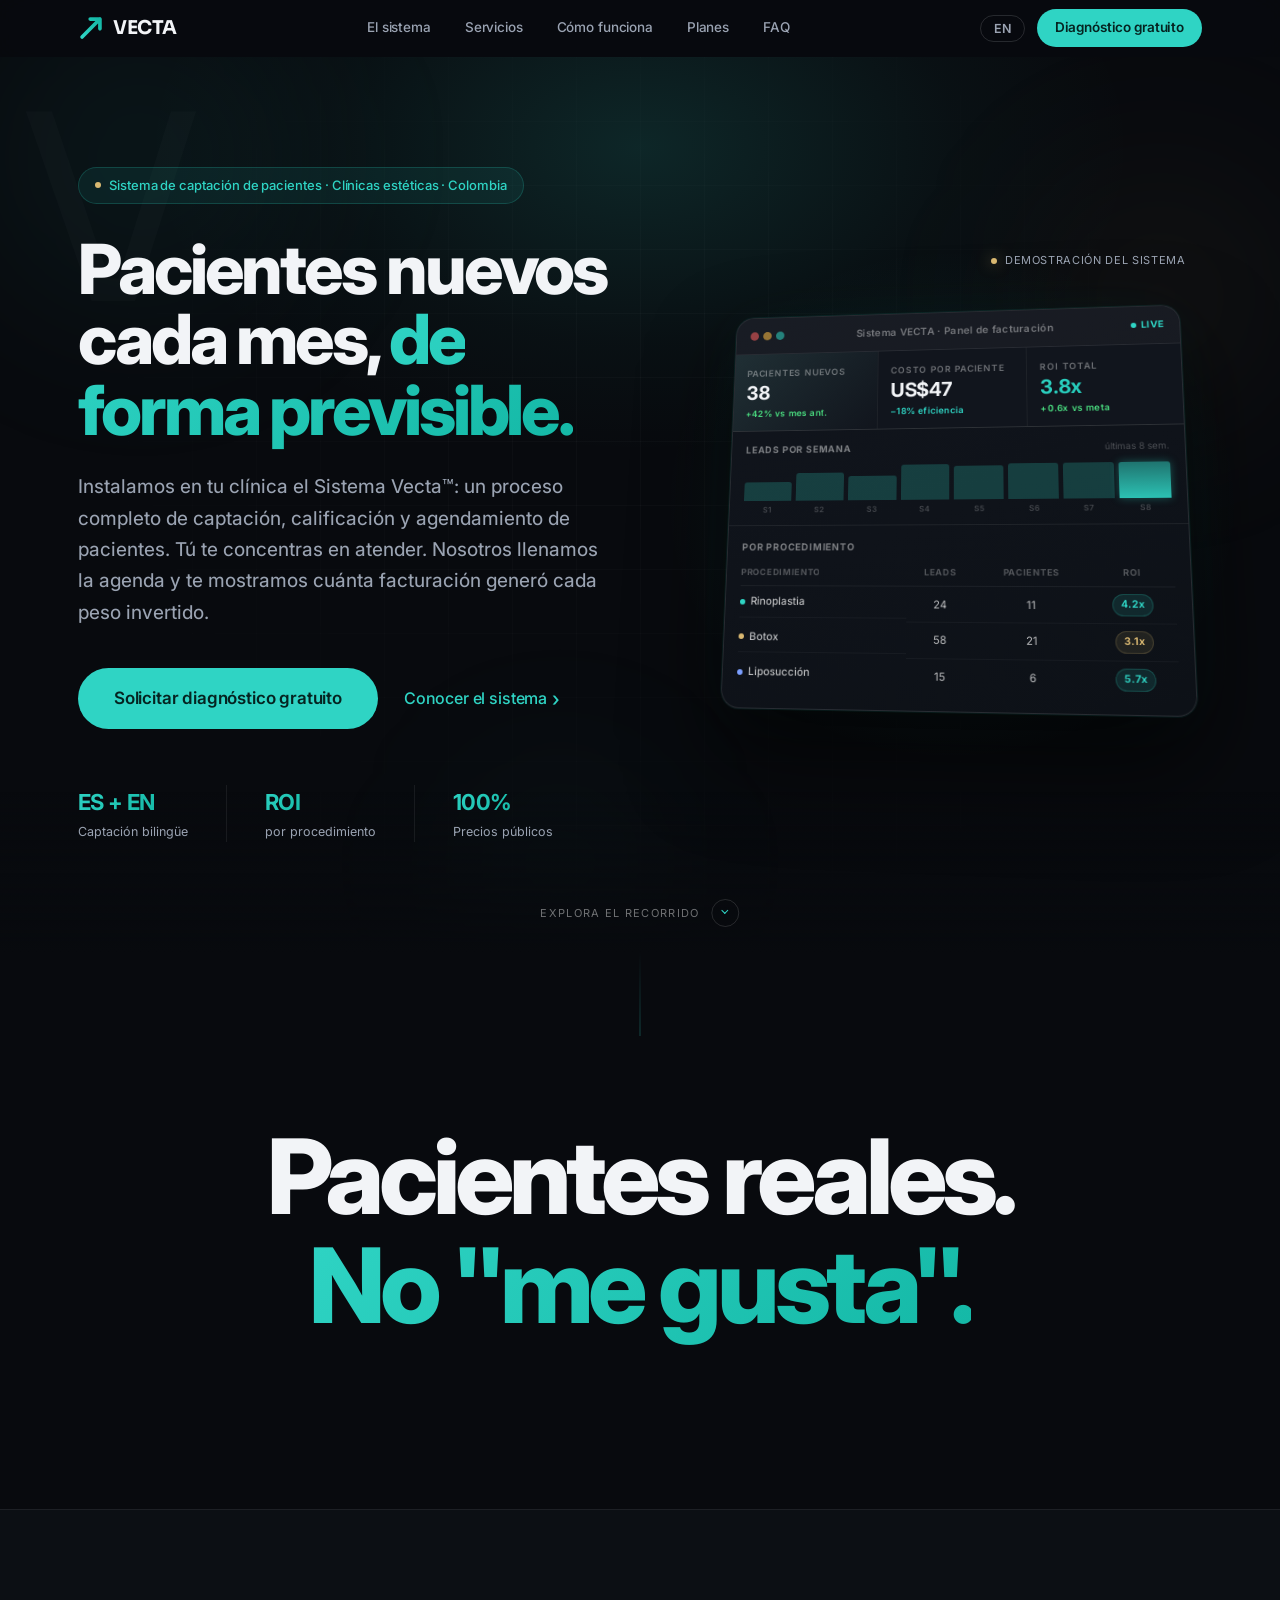
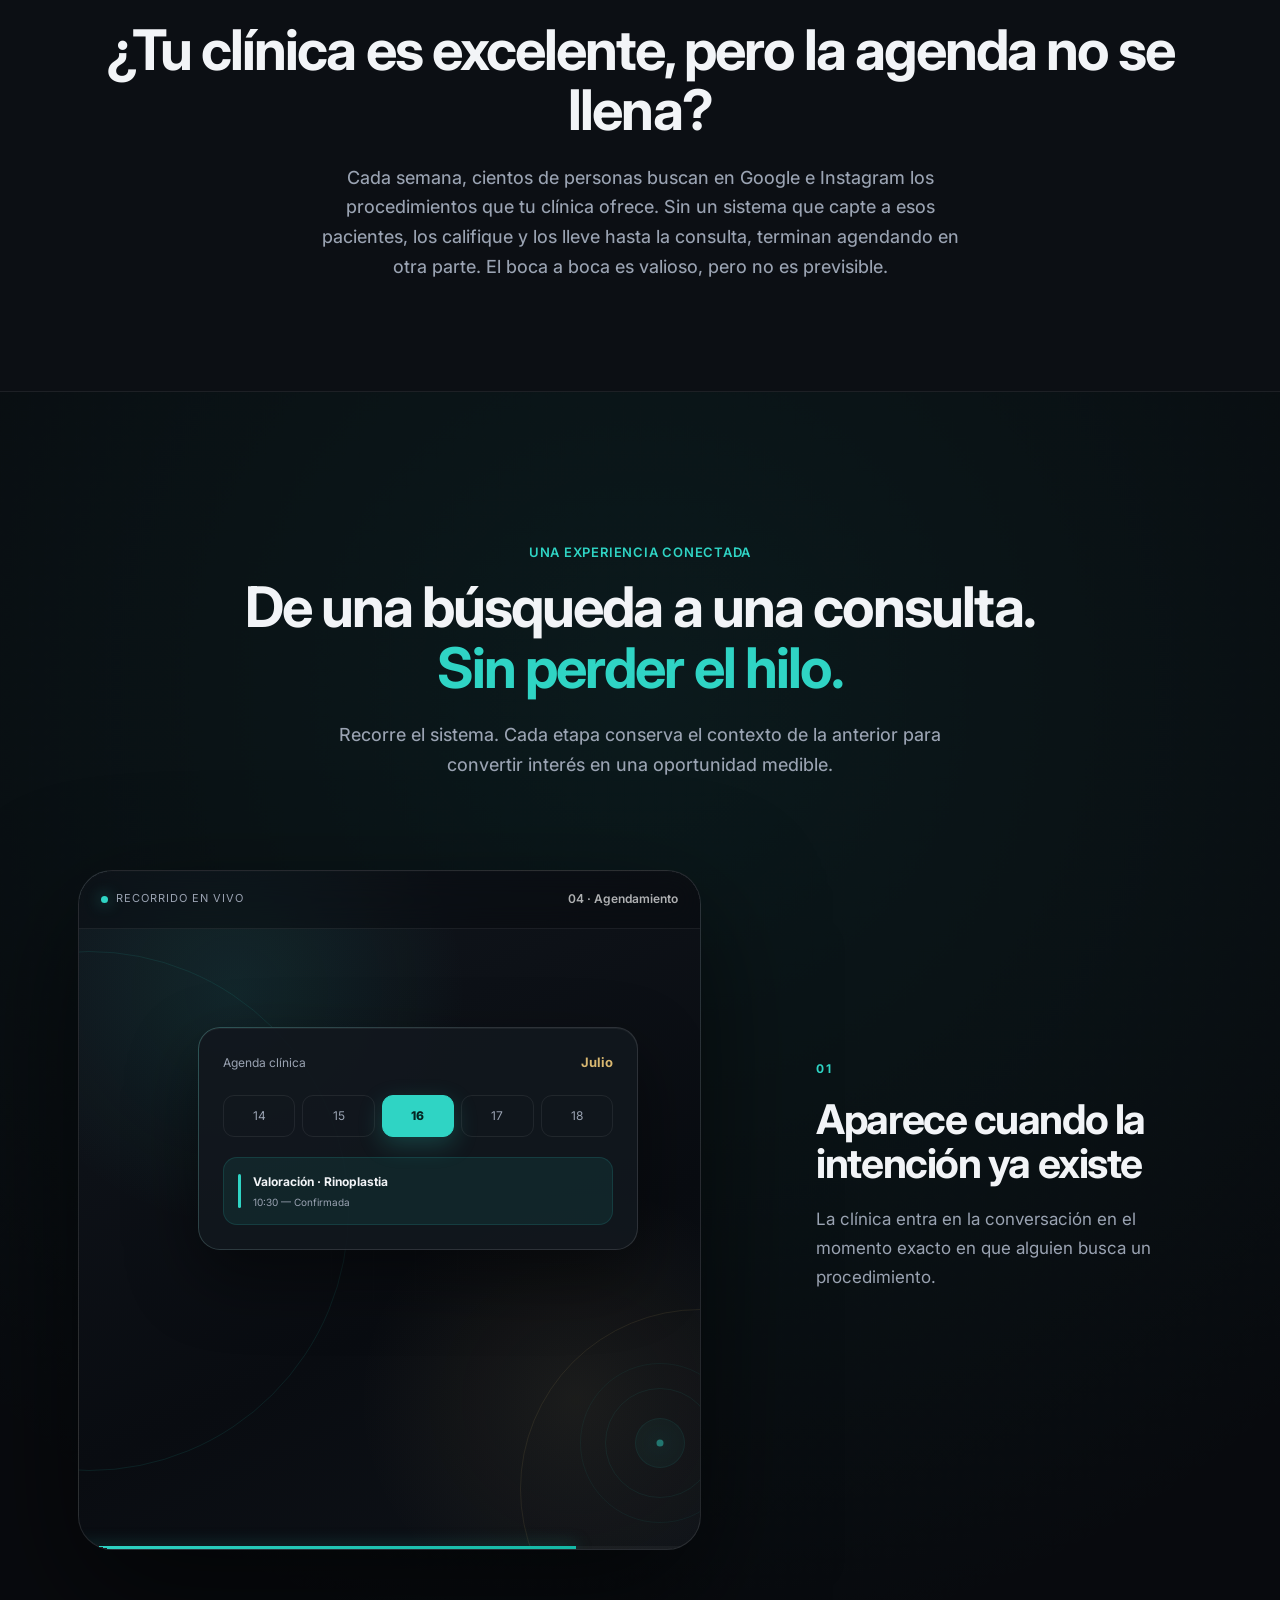
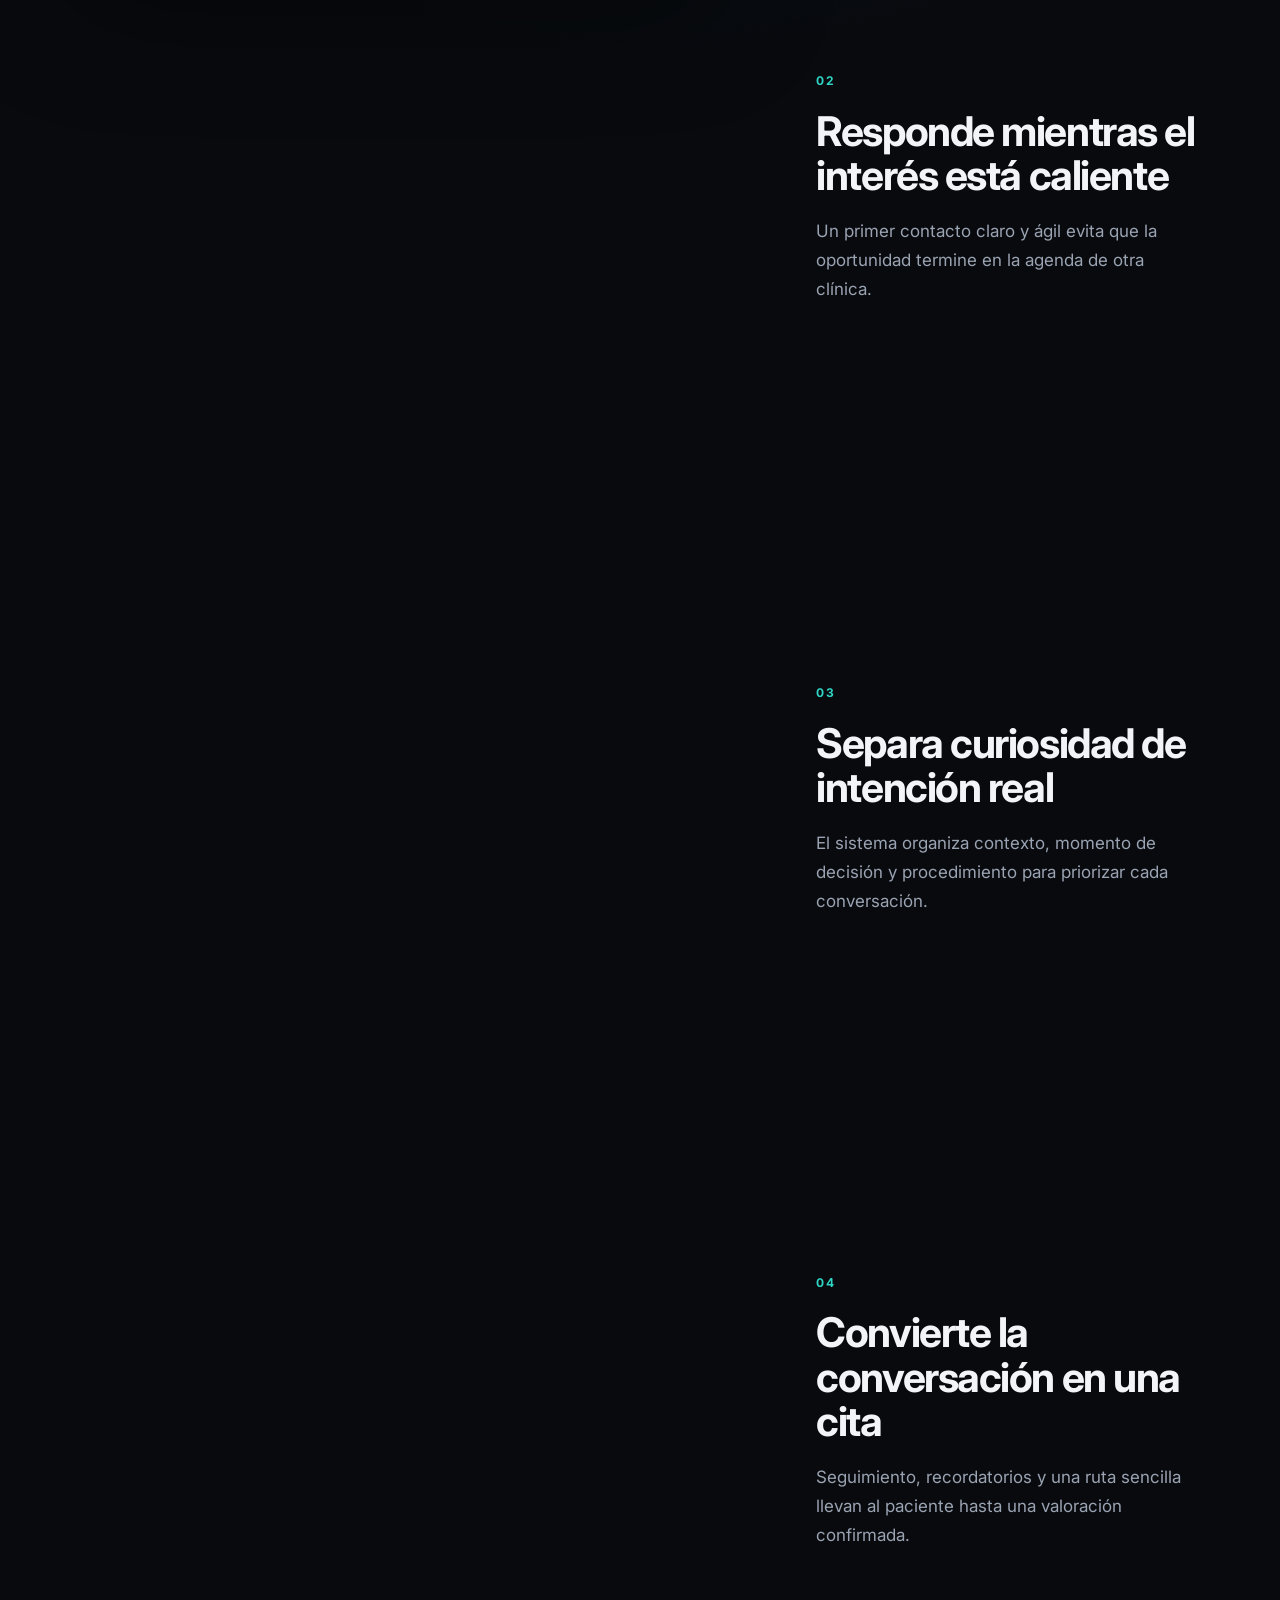
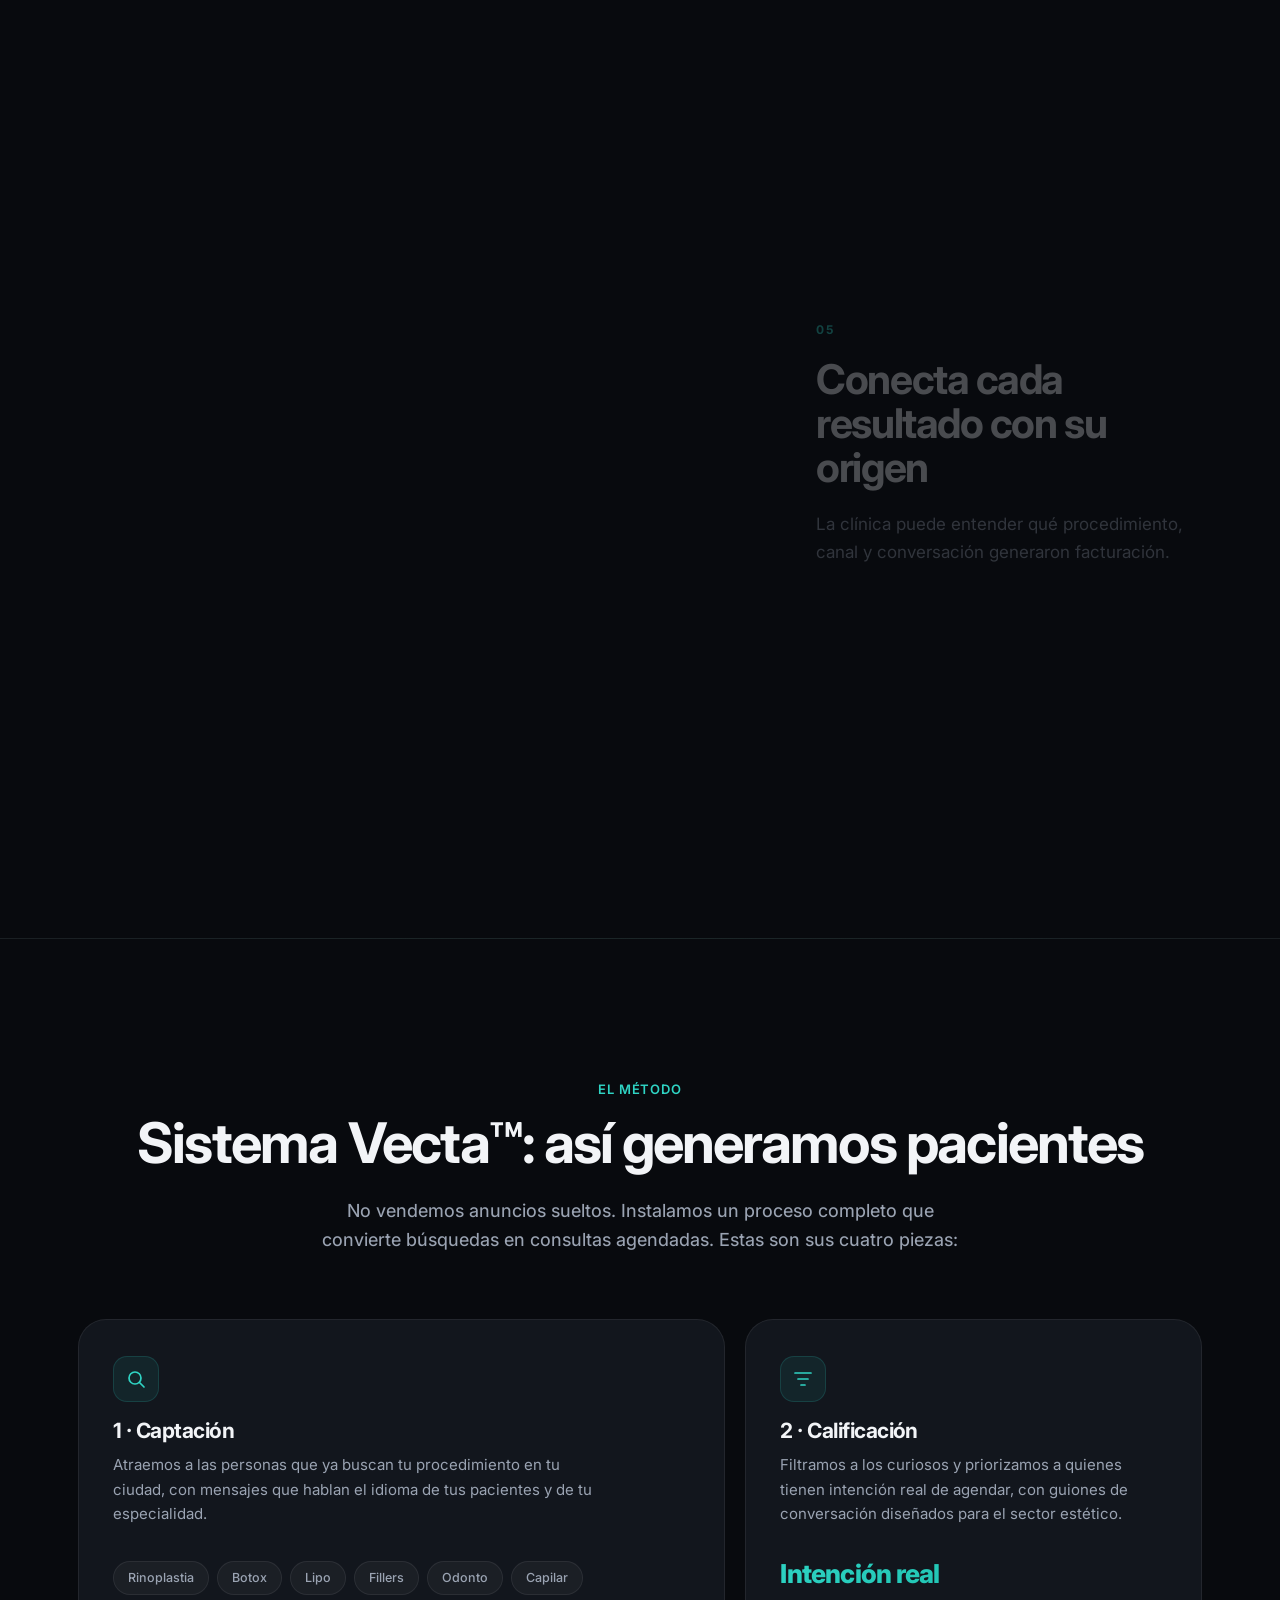
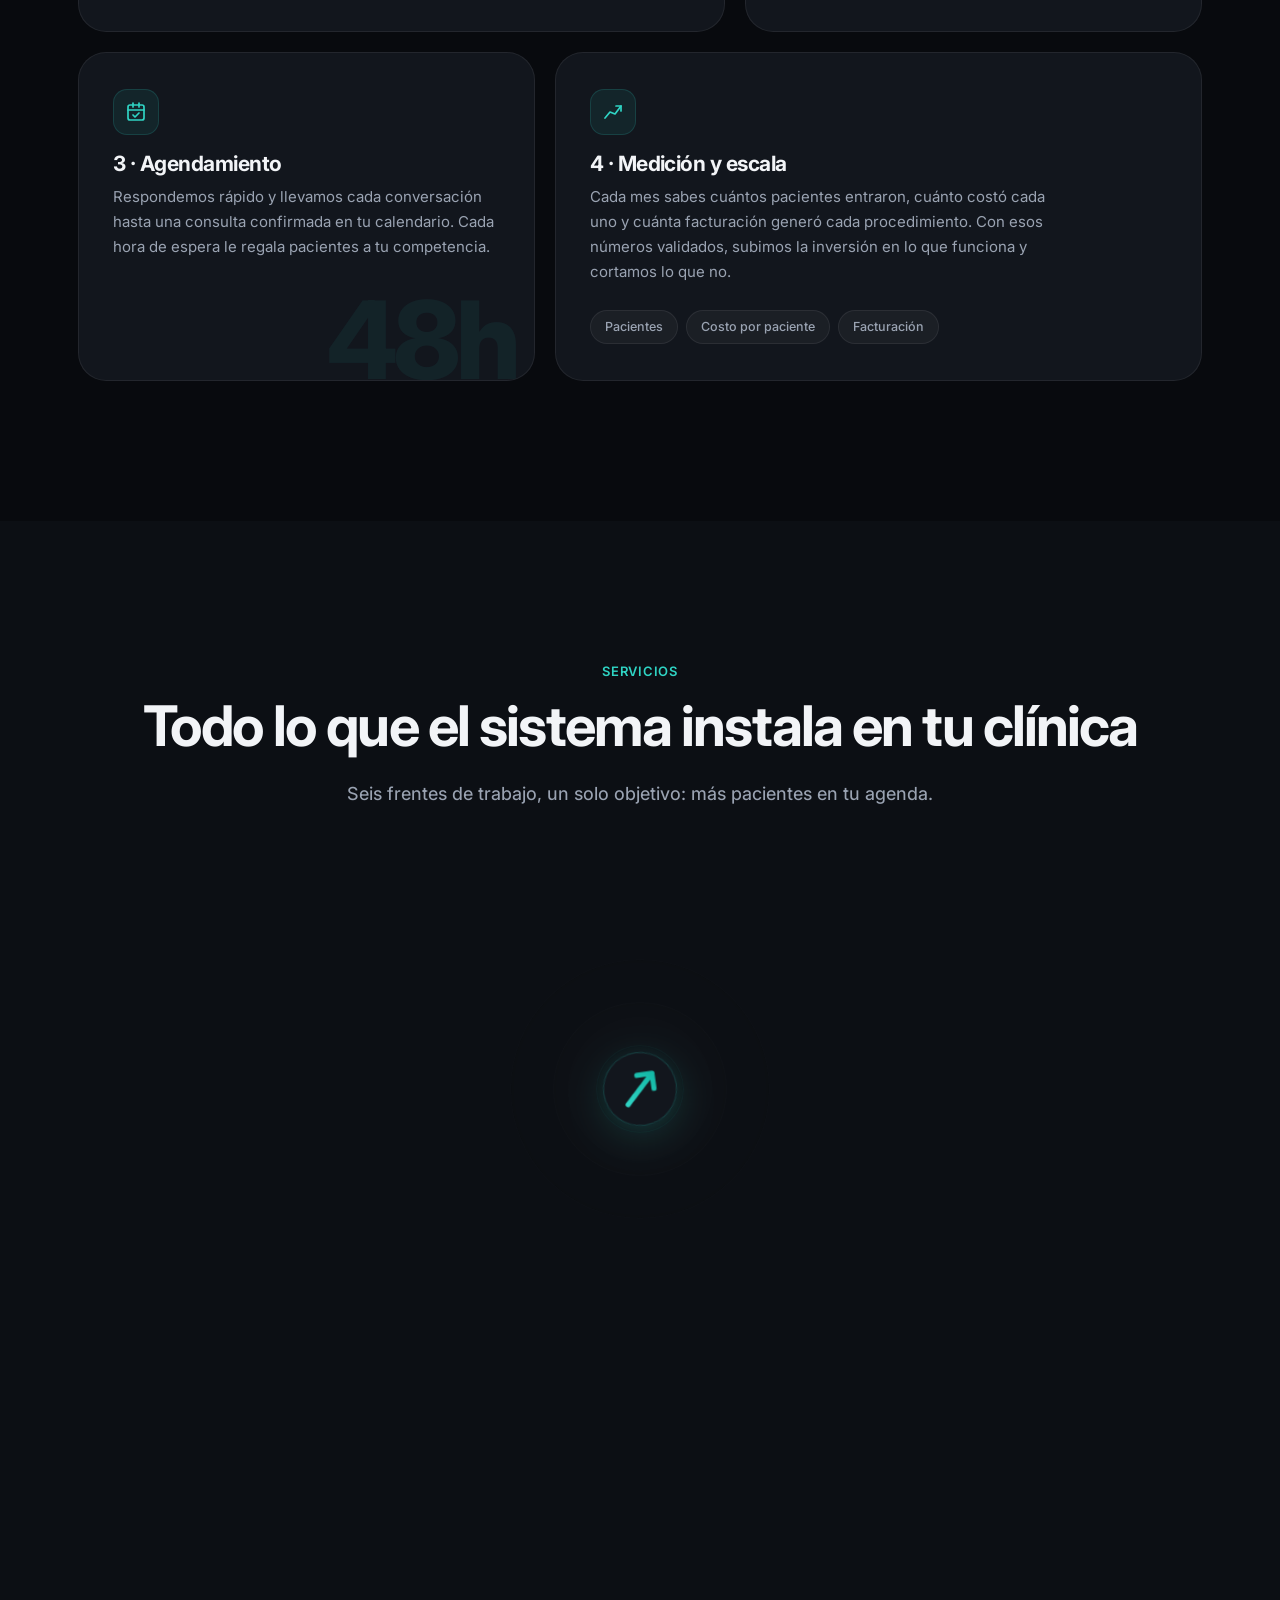
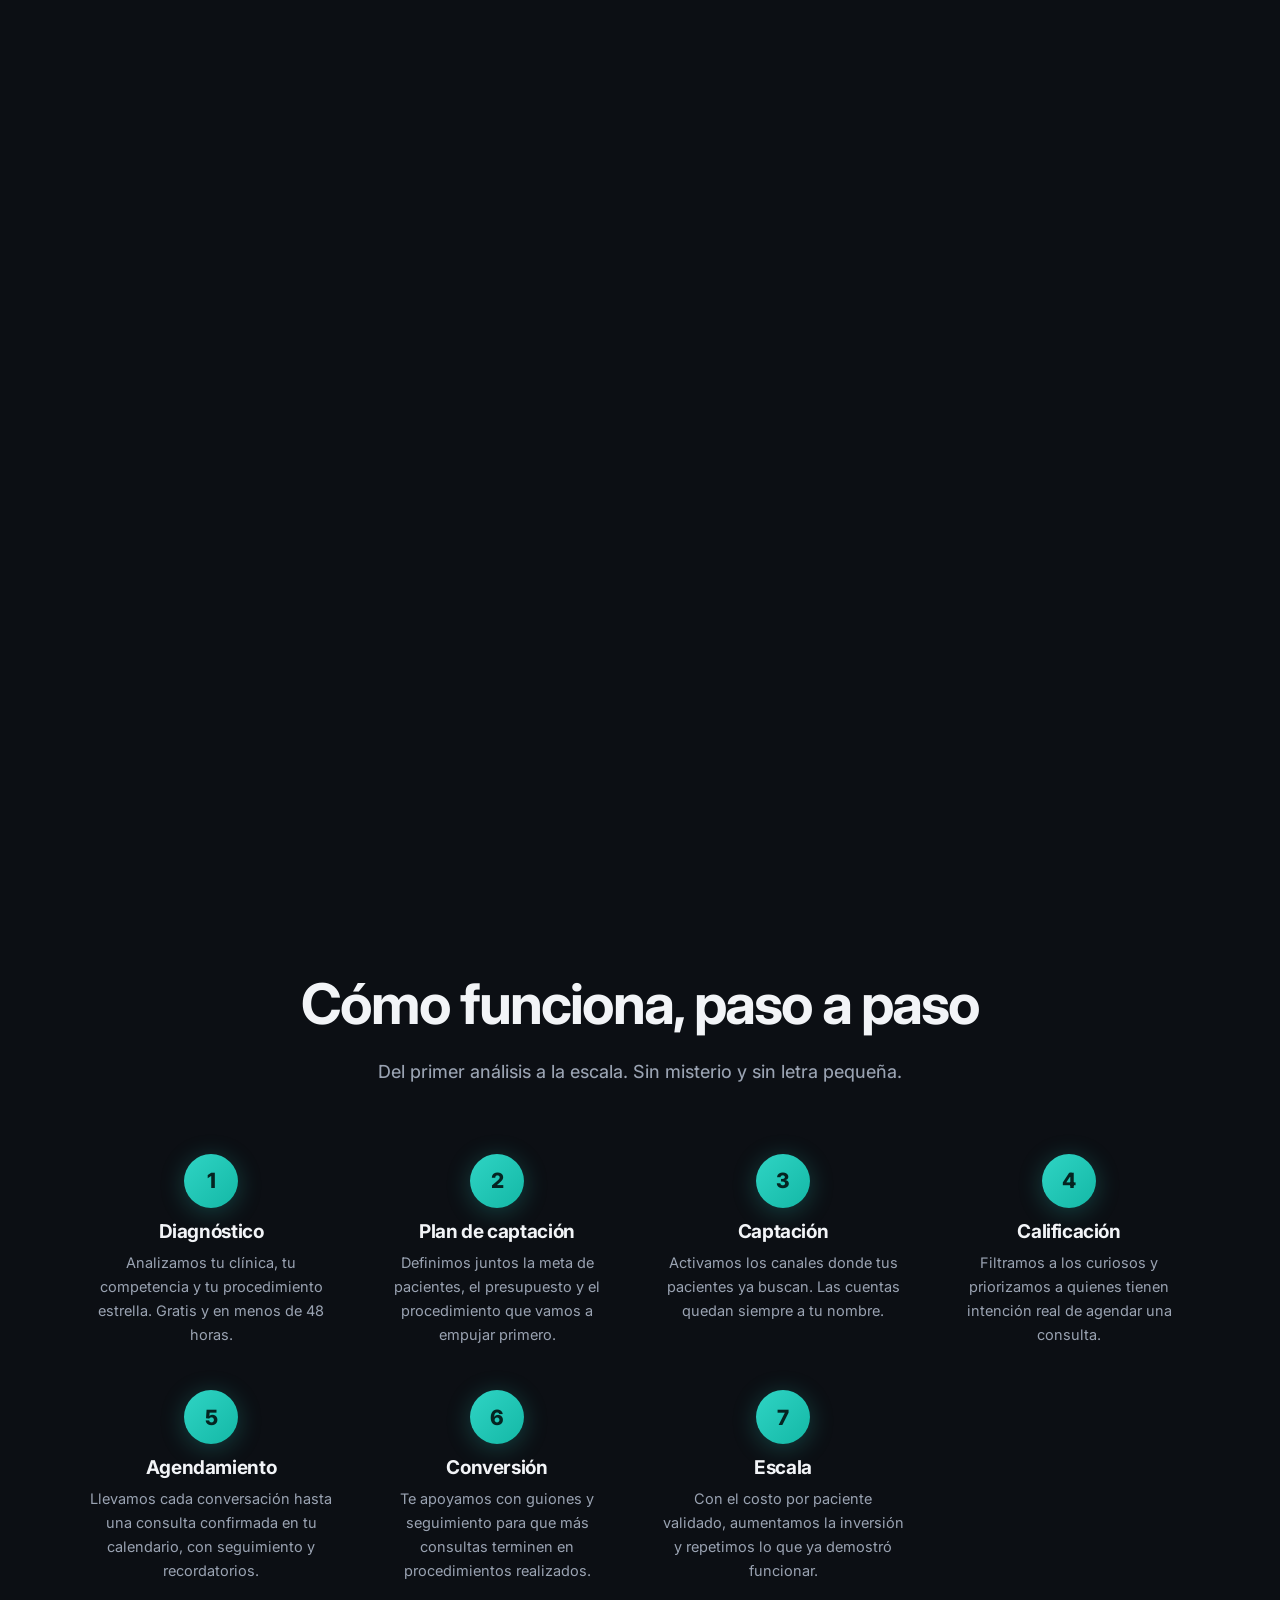
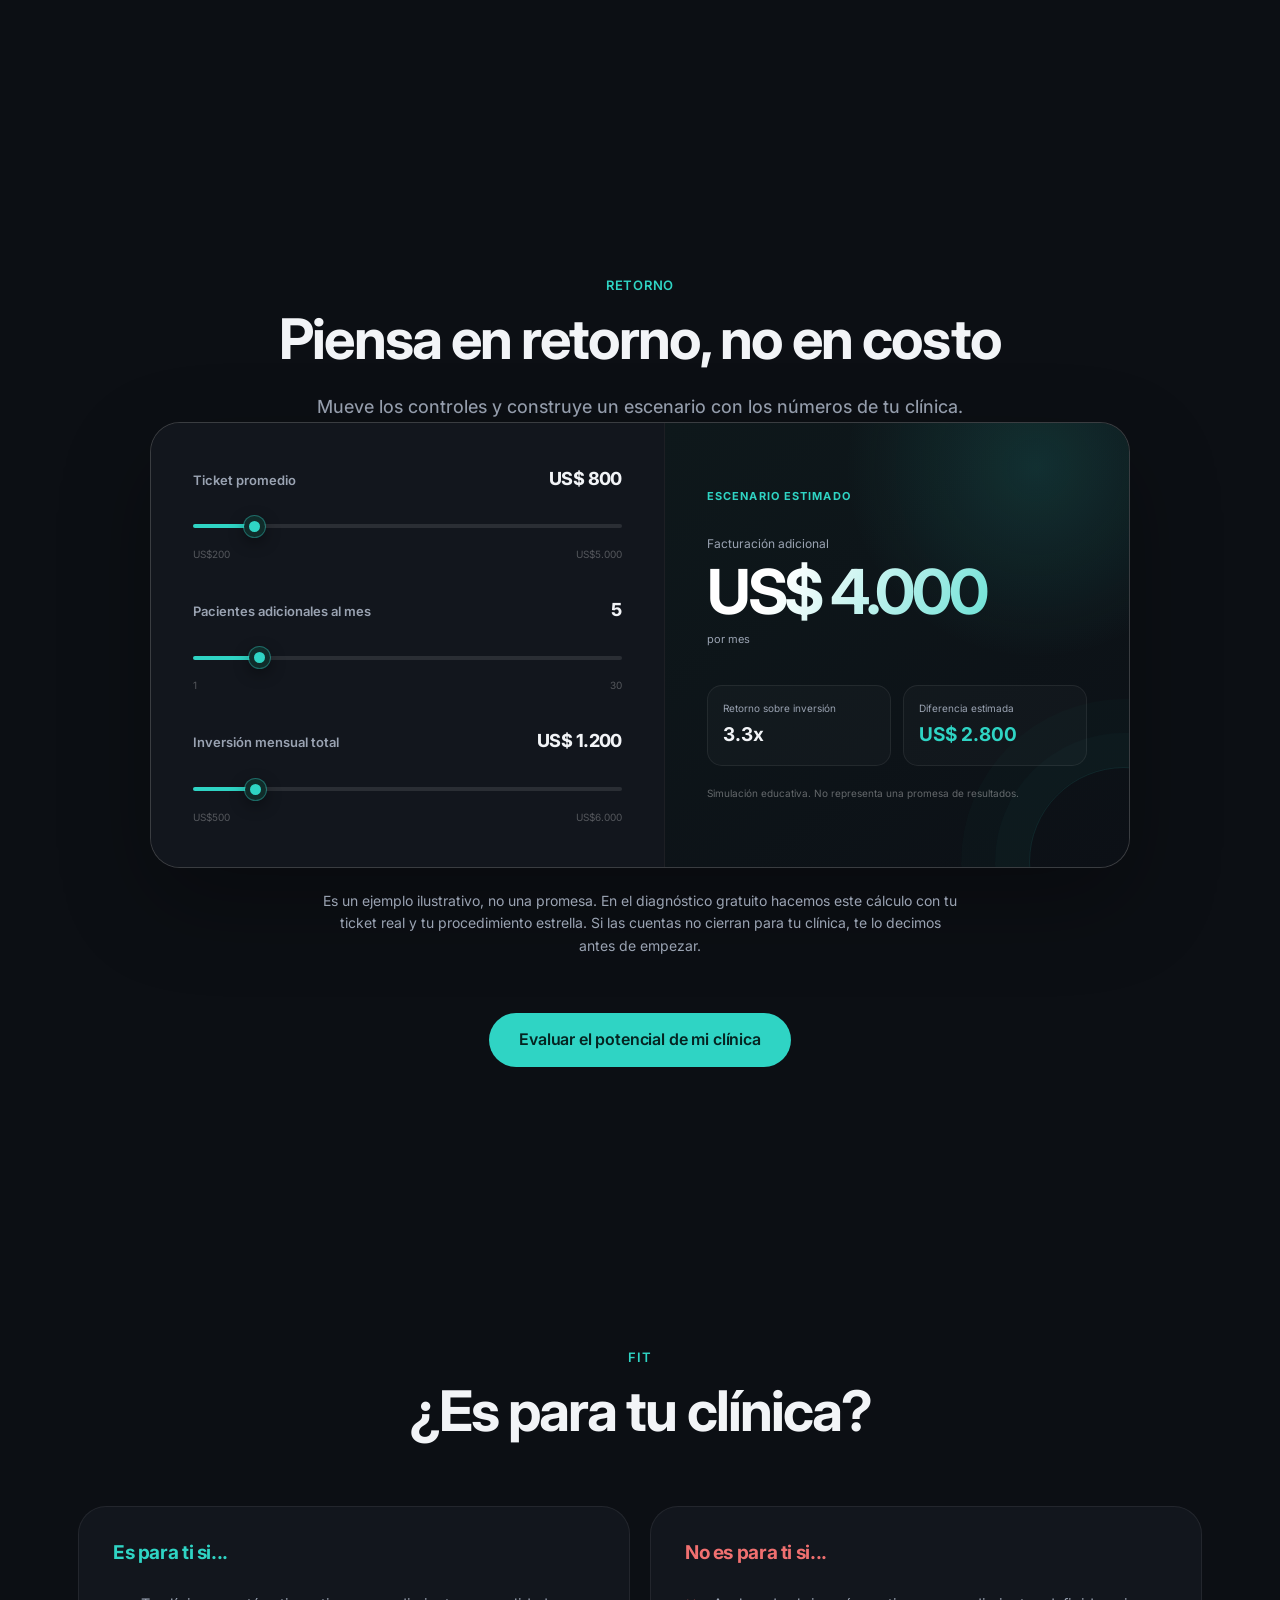
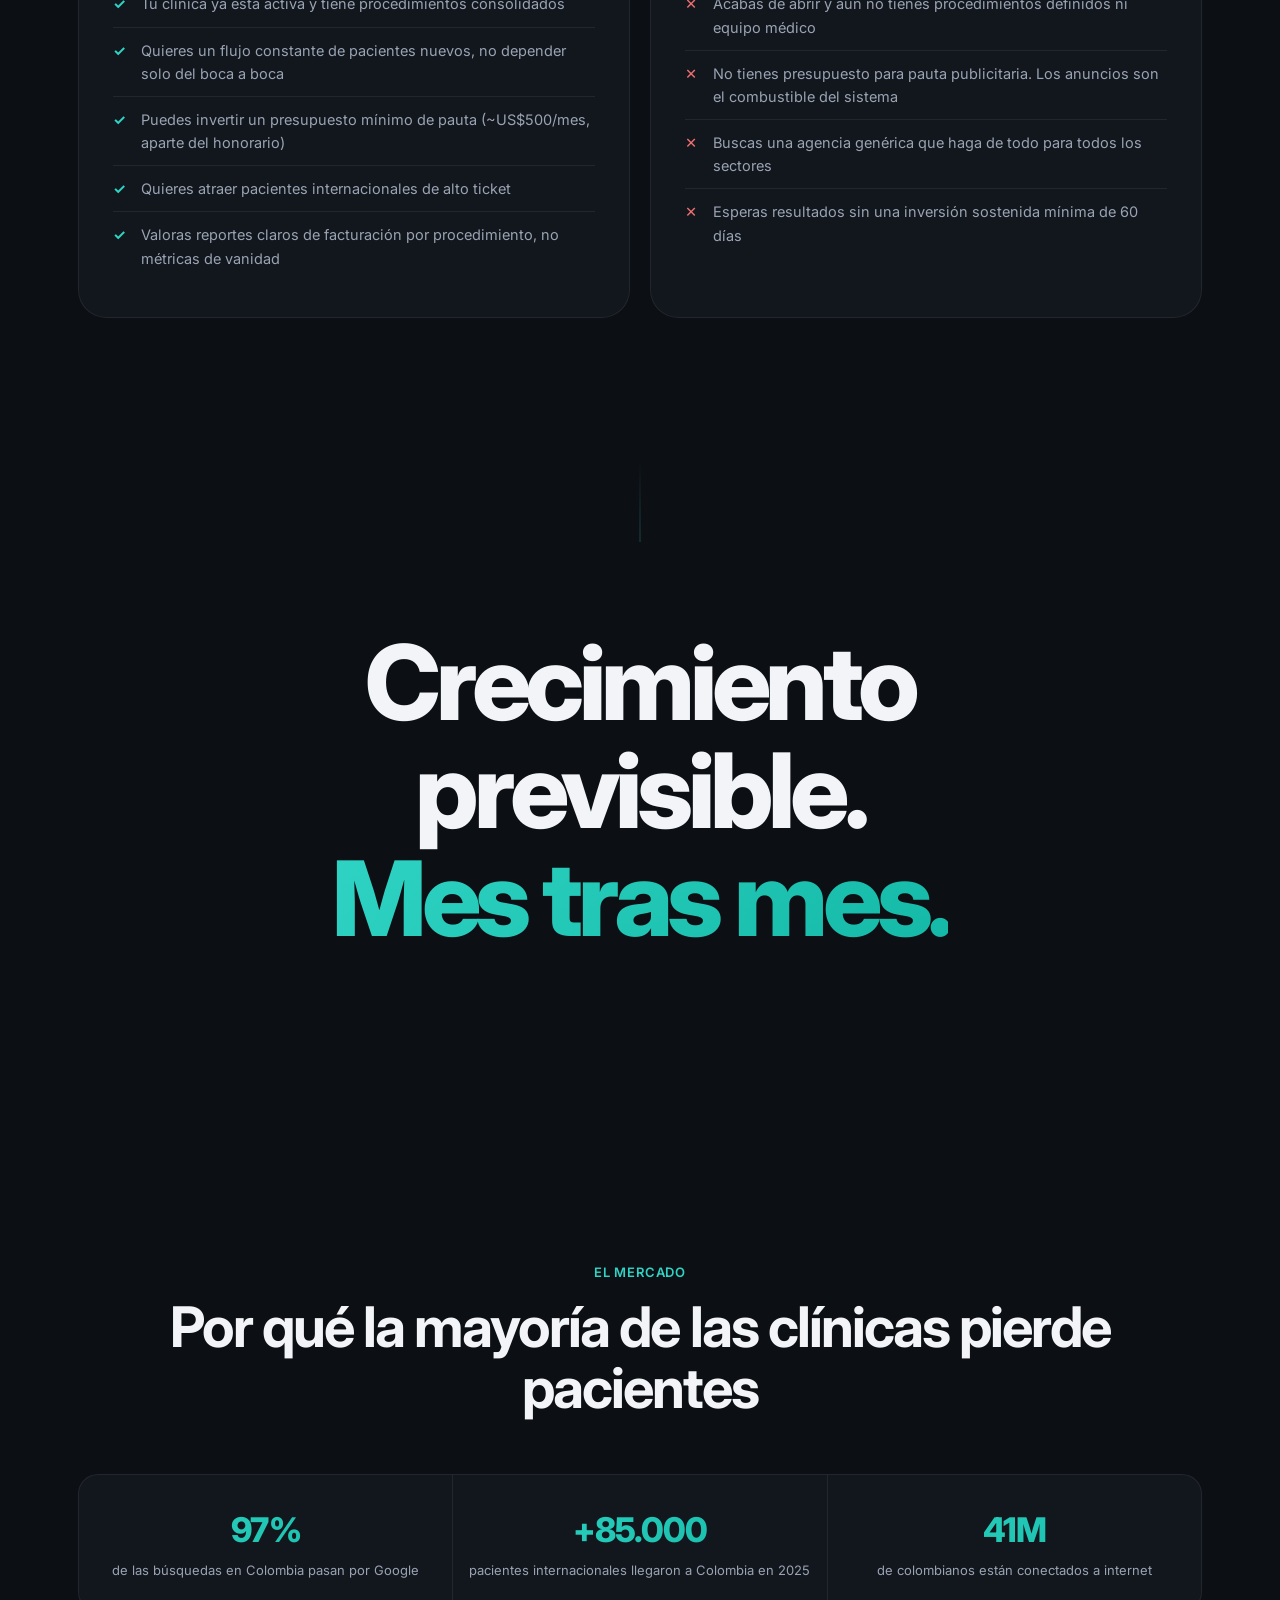
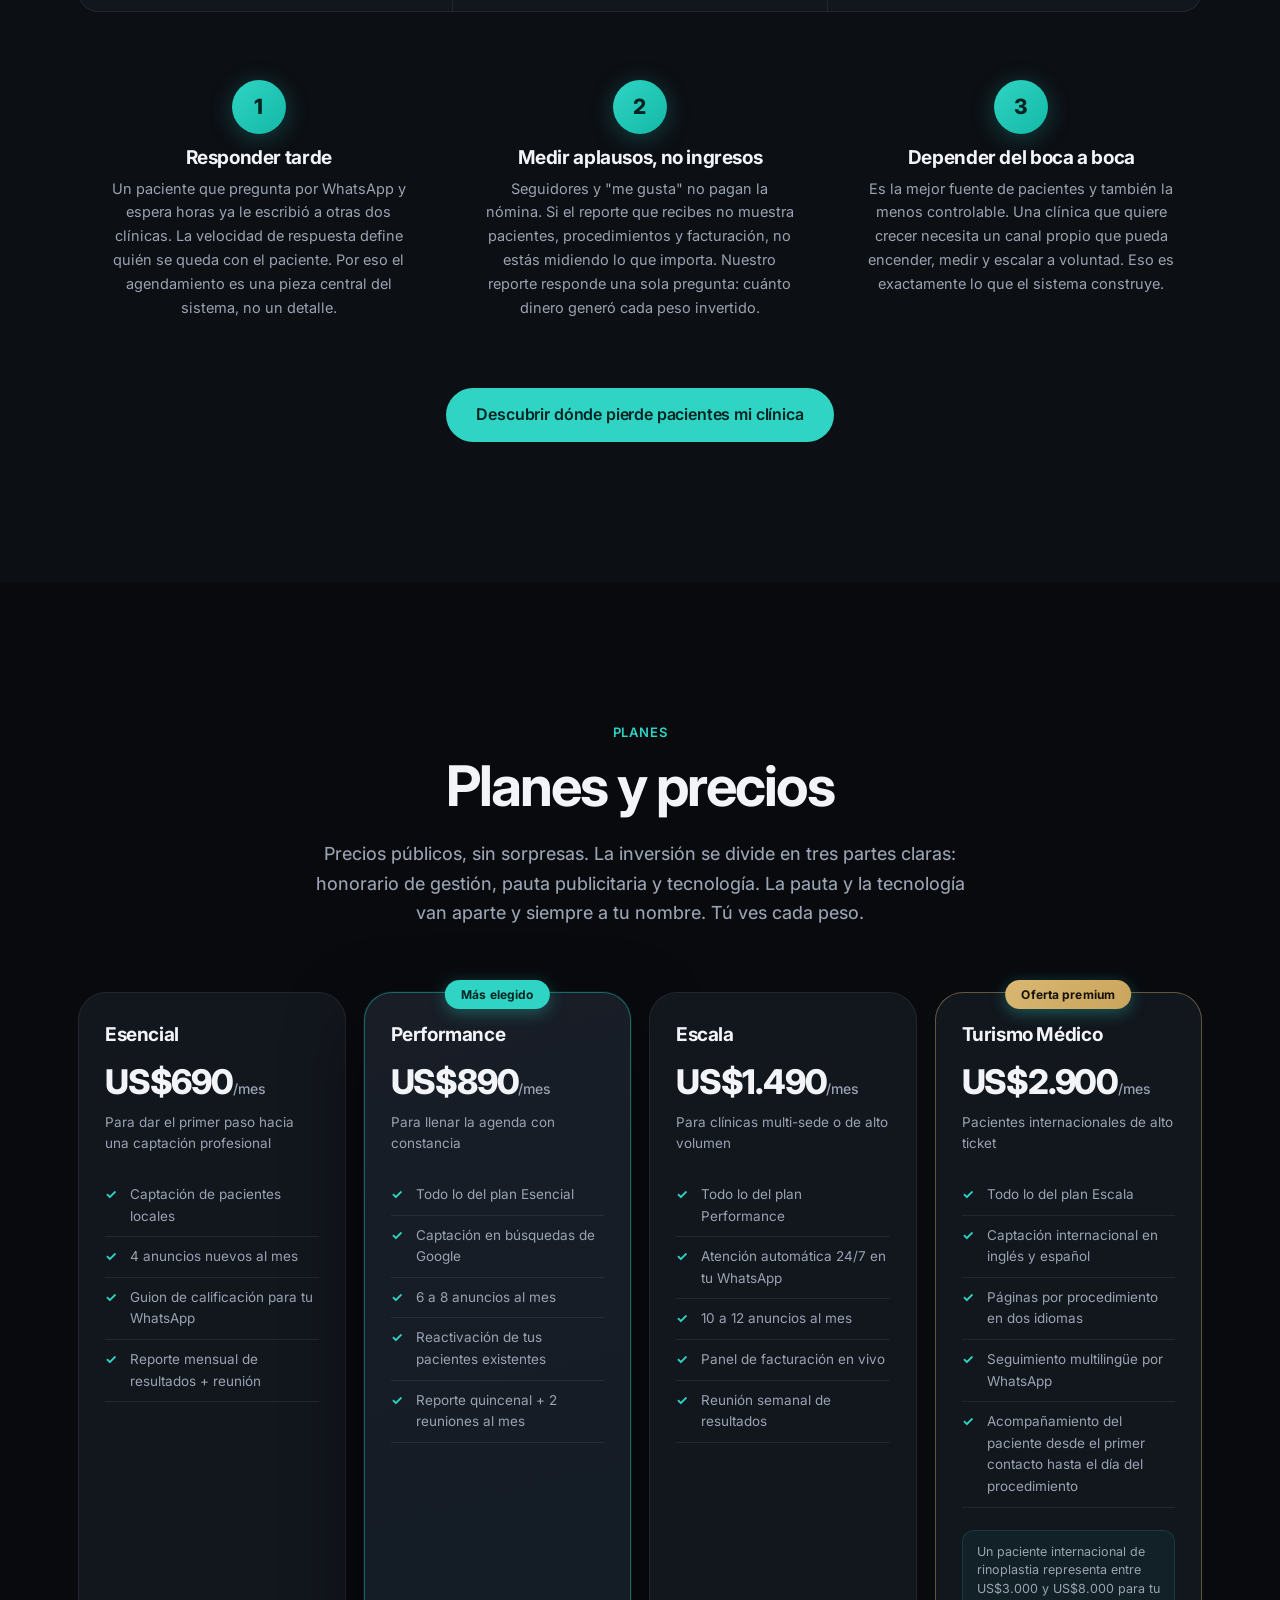
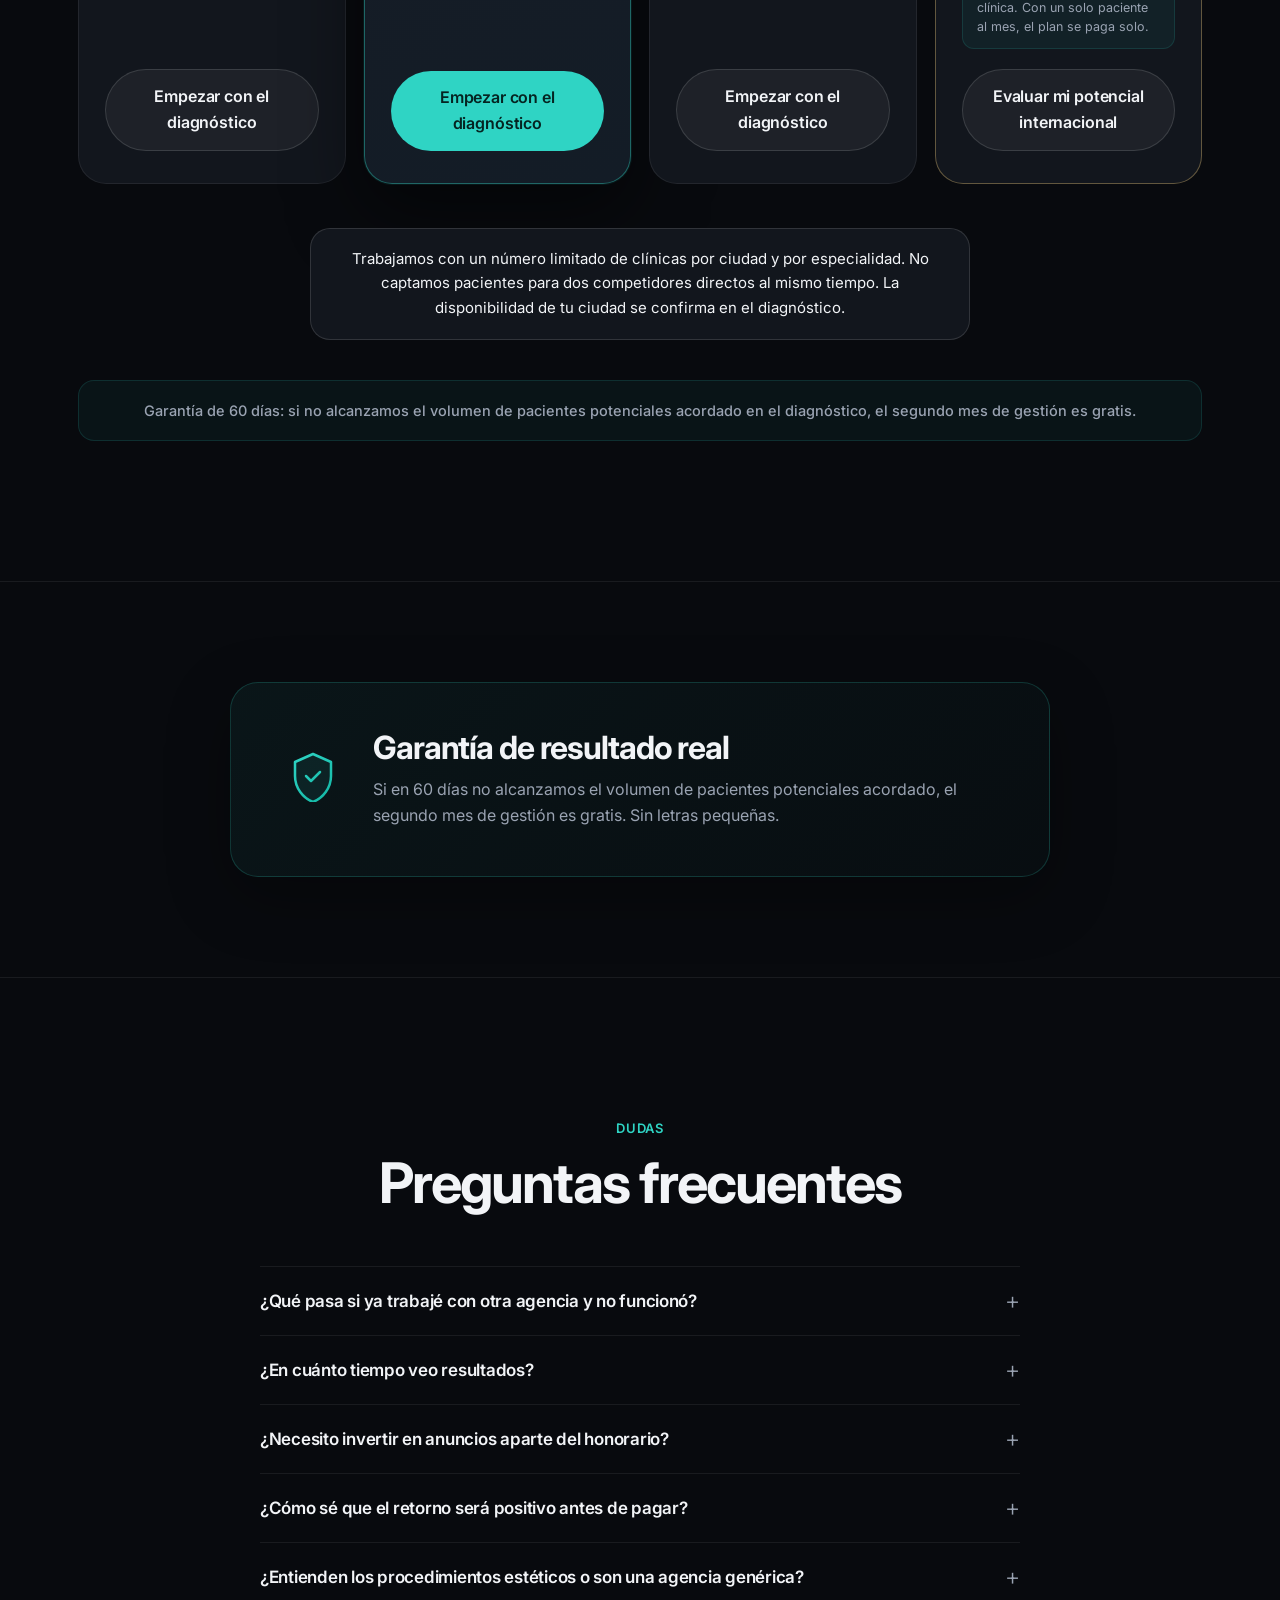
==== index.html @ 28229687 "att melhoria design site Vecta feito no gpt sol" ====
<!DOCTYPE html>
<html lang="es">
<head>
<meta charset="UTF-8">
<meta name="viewport" content="width=device-width, initial-scale=1.0">
<meta name="theme-color" content="#080A0E">
<!-- BRAND: Vecta. Para trocar a marca no futuro, edite BRAND em script.js + <title> e <meta description> abaixo. -->
<title>VECTA | Pacientes previsibles para clínicas estéticas en Colombia</title>
<meta name="description" content="El sistema de captación de pacientes para clínicas estéticas y turismo médico en Colombia. Diagnóstico gratuito, precios públicos y reporte de facturación por procedimiento.">

<!-- Open Graph / previews de link (WhatsApp, Slack, Facebook, LinkedIn) -->
<meta property="og:type" content="website">
<meta property="og:site_name" content="Vecta">
<meta property="og:title" content="VECTA | Pacientes previsibles para clínicas estéticas en Colombia">
<meta property="og:description" content="El sistema de captación de pacientes para clínicas estéticas y turismo médico en Colombia. Diagnóstico gratuito, precios públicos y reporte de facturación por procedimiento.">
<meta property="og:url" content="https://www.vectamkt.com">
<meta property="og:image" content="https://www.vectamkt.com/brand/og-image.png">
<meta property="og:image:width" content="1200">
<meta property="og:image:height" content="630">
<meta property="og:locale" content="es_CO">

<!-- Twitter/X Card -->
<meta name="twitter:card" content="summary_large_image">
<meta name="twitter:title" content="VECTA | Pacientes previsibles para clínicas estéticas en Colombia">
<meta name="twitter:description" content="El sistema de captación de pacientes para clínicas estéticas y turismo médico en Colombia.">
<meta name="twitter:image" content="https://www.vectamkt.com/brand/og-image.png">

<link rel="preconnect" href="https://fonts.googleapis.com">
<link rel="preconnect" href="https://fonts.gstatic.com" crossorigin>
<link href="https://fonts.googleapis.com/css2?family=Inter:wght@400;500;600;700;800&family=Sora:wght@700&display=swap" rel="stylesheet">
<link rel="stylesheet" href="styles.css">
<link rel="icon" type="image/svg+xml" href="brand/favicon.svg">
</head>
<body>

<a class="skip-link" href="#contenido">Saltar al contenido</a>

<header class="nav" id="siteNav">
  <div class="container nav-inner">
    <a href="#" class="logo">
      <svg class="logo-mark" width="26" height="26" viewBox="0 0 64 64" fill="none" xmlns="http://www.w3.org/2000/svg" aria-hidden="true">
        <path d="M10 54L54 10M30 10H54V34" stroke="url(#logoGrad)" stroke-width="9" stroke-linecap="round" stroke-linejoin="round"/>
        <defs>
          <linearGradient id="logoGrad" x1="10" y1="54" x2="54" y2="10" gradientUnits="userSpaceOnUse">
            <stop stop-color="#2FD4C4"/>
            <stop offset="1" stop-color="#14B8A6"/>
          </linearGradient>
        </defs>
      </svg>
      <span class="brand-name">VECTA</span>
    </a>
    <nav class="nav-links">
      <a href="#sistema" data-i18n="nav_sistema">El sistema</a>
      <a href="#servicios" data-i18n="nav_servicios">Servicios</a>
      <a href="#proceso" data-i18n="nav_proceso">Cómo funciona</a>
      <a href="#planes" data-i18n="nav_planes">Planes</a>
      <a href="#faq" data-i18n="nav_faq">FAQ</a>
    </nav>
    <div class="nav-actions">
      <button id="langToggle" class="lang" aria-label="Cambiar idioma">EN</button>
      <a href="#contacto" class="btn btn-primary btn-sm" data-i18n="nav_cta">Diagnóstico gratuito</a>
      <button class="menu-toggle" id="menuToggle" type="button" aria-expanded="false" aria-controls="mobileMenu" aria-label="Abrir menú">
        <span></span><span></span>
      </button>
    </div>
  </div>
  <nav class="mobile-menu" id="mobileMenu" aria-label="Navegación móvil" hidden>
    <a href="#jornada" data-i18n="nav_journey">La experiencia</a>
    <a href="#sistema" data-i18n="nav_sistema">El sistema</a>
    <a href="#servicios" data-i18n="nav_servicios">Servicios</a>
    <a href="#planes" data-i18n="nav_planes">Planes</a>
    <a href="#faq" data-i18n="nav_faq">FAQ</a>
    <a href="#contacto" class="btn btn-primary" data-i18n="nav_cta">Diagnóstico gratuito</a>
  </nav>
</header>

<!-- ===== HERO ===== -->
<main id="contenido">
<section class="hero">
  <div class="hero-glow" aria-hidden="true"></div>
  <div class="hero-orb hero-orb-1" aria-hidden="true"></div>
  <div class="hero-orb hero-orb-2" aria-hidden="true"></div>
  <div class="hero-orb hero-orb-3" aria-hidden="true"></div>
  <div class="hero-grid" aria-hidden="true"></div>

  <div class="container hero-inner">
    <div class="hero-text-col">
      <span class="badge reveal-fade" data-i18n="hero_badge">Sistema de captación de pacientes · Clínicas estéticas · Colombia</span>
      <h1 class="reveal-fade" data-delay="100" data-i18n-html="hero_title">Pacientes nuevos cada mes, <em>de forma previsible.</em></h1>
      <p class="hero-sub reveal-fade" data-delay="200" data-i18n="hero_sub">Instalamos en tu clínica el Sistema Vecta™: un proceso completo de captación, calificación y agendamiento de pacientes. Tú te concentras en atender. Nosotros llenamos la agenda y te mostramos cuánta facturación generó cada peso invertido.</p>

      <div class="hero-cta reveal-fade" data-delay="300">
        <a href="#contacto" class="btn btn-primary btn-lg" data-i18n="hero_cta1">Solicitar diagnóstico gratuito</a>
        <a href="#sistema" class="link-arrow" data-i18n="hero_cta2">Conocer el sistema</a>
      </div>

      <div class="hero-trust reveal-fade" data-delay="440">
        <div><strong>ES + EN</strong><span data-i18n="hero_t1">Captación bilingüe</span></div>
        <div><strong>ROI</strong><span data-i18n="hero_t2">por procedimiento</span></div>
        <div><strong>100%</strong><span data-i18n="hero_t3">Precios públicos</span></div>
      </div>
    </div>

    <!-- Dashboard Mockup — visual de produto -->
    <div class="hero-dashboard-wrap reveal-fade" data-delay="180" aria-hidden="true">
      <div class="demo-label"><span></span><span data-i18n="demo_label">Demostración del sistema</span></div>
      <div class="dashboard" id="heroDashboard">
        <div class="db-topbar">
          <div class="db-topbar-dots"><span></span><span></span><span></span></div>
          <span class="db-topbar-title">Sistema <span class="brand-name">VECTA</span> · Panel de facturación</span>
          <span class="db-topbar-live"><span class="db-live-dot"></span>Live</span>
        </div>

        <div class="db-metrics">
          <div class="db-metric-card db-metric-primary">
            <div class="db-metric-label">Pacientes nuevos</div>
            <div class="db-metric-value">38</div>
            <div class="db-metric-delta db-delta-up">+42% vs mes ant.</div>
          </div>
          <div class="db-metric-card">
            <div class="db-metric-label">Costo por paciente</div>
            <div class="db-metric-value">US$47</div>
            <div class="db-metric-delta db-delta-down">−18% eficiencia</div>
          </div>
          <div class="db-metric-card">
            <div class="db-metric-label">ROI total</div>
            <div class="db-metric-value db-roi-val">3.8x</div>
            <div class="db-metric-delta db-delta-up">+0.6x vs meta</div>
          </div>
        </div>

        <div class="db-chart-wrap">
          <div class="db-chart-header">
            <span class="db-chart-title">Leads por semana</span>
            <span class="db-chart-period">últimas 8 sem.</span>
          </div>
          <div class="db-chart">
            <div class="db-bar-group"><div class="db-bar" style="--h:38%"></div><span>S1</span></div>
            <div class="db-bar-group"><div class="db-bar" style="--h:55%"></div><span>S2</span></div>
            <div class="db-bar-group"><div class="db-bar" style="--h:47%"></div><span>S3</span></div>
            <div class="db-bar-group"><div class="db-bar" style="--h:72%"></div><span>S4</span></div>
            <div class="db-bar-group"><div class="db-bar" style="--h:65%"></div><span>S5</span></div>
            <div class="db-bar-group"><div class="db-bar" style="--h:80%"></div><span>S6</span></div>
            <div class="db-bar-group"><div class="db-bar" style="--h:88%"></div><span>S7</span></div>
            <div class="db-bar-group db-bar-active"><div class="db-bar" style="--h:100%"></div><span>S8</span></div>
          </div>
        </div>

        <div class="db-table-wrap">
          <div class="db-table-header"><span class="db-chart-title">Por procedimiento</span></div>
          <table class="db-table">
            <thead>
              <tr><th>Procedimiento</th><th>Leads</th><th>Pacientes</th><th>ROI</th></tr>
            </thead>
            <tbody>
              <tr>
                <td><span class="db-proc-dot" style="background:#2FD4C4"></span>Rinoplastia</td>
                <td>24</td><td>11</td>
                <td><span class="db-roi-chip db-roi-high">4.2x</span></td>
              </tr>
              <tr>
                <td><span class="db-proc-dot" style="background:#D9B871"></span>Botox</td>
                <td>58</td><td>21</td>
                <td><span class="db-roi-chip db-roi-med">3.1x</span></td>
              </tr>
              <tr>
                <td><span class="db-proc-dot" style="background:#7C9FFF"></span>Liposucción</td>
                <td>15</td><td>6</td>
                <td><span class="db-roi-chip db-roi-high">5.7x</span></td>
              </tr>
            </tbody>
          </table>
        </div>
      </div>
    </div>
  </div>
  <a class="scroll-cue" href="#jornada" aria-label="Explorar la experiencia">
    <span data-i18n="scroll_cue">Explora el recorrido</span><i aria-hidden="true"></i>
  </a>
</section>

<!-- ===== STATEMENT 1 ===== -->
<section class="statement-section" aria-label="Statement">
  <div class="container">
    <p class="statement-text reveal-statement" data-i18n-html="stmt1">Pacientes reales.<br><em>No "me gusta".</em></p>
  </div>
</section>

<!-- ===== PROBLEMA ===== -->
<section class="problem">
  <div class="container">
    <h2 class="reveal-fade" data-i18n="prob_title">¿Tu clínica es excelente, pero la agenda no se llena?</h2>
    <p class="section-sub reveal-fade" data-delay="100" data-i18n="prob_sub">Cada semana, cientos de personas buscan en Google e Instagram los procedimientos que tu clínica ofrece. Sin un sistema que capte a esos pacientes, los califique y los lleve hasta la consulta, terminan agendando en otra parte. El boca a boca es valioso, pero no es previsible.</p>
  </div>
</section>

<!-- ===== JORNADA INTERACTIVA ===== -->
<section id="jornada" class="journey-section">
  <div class="container journey-heading">
    <span class="eyebrow reveal-fade" data-i18n="journey_eyebrow">Una experiencia conectada</span>
    <h2 class="reveal-fade" data-delay="60" data-i18n-html="journey_title">De una búsqueda a una consulta.<br><em>Sin perder el hilo.</em></h2>
    <p class="section-sub reveal-fade" data-delay="100" data-i18n="journey_sub">Recorre el sistema. Cada etapa conserva el contexto de la anterior para convertir interés en una oportunidad medible.</p>
  </div>

  <div class="container journey-layout">
    <div class="journey-visual-wrap">
      <div class="journey-visual" id="journeyVisual" data-scene="1" aria-label="Demostración visual del recorrido de un paciente">
        <div class="journey-noise" aria-hidden="true"></div>
        <div class="journey-orbit journey-orbit-a" aria-hidden="true"></div>
        <div class="journey-orbit journey-orbit-b" aria-hidden="true"></div>

        <div class="journey-topline">
          <span class="journey-live"><i></i><span data-i18n="journey_live">Recorrido en vivo</span></span>
          <span class="journey-scene-label" id="journeySceneLabel">01 · Descubrimiento</span>
        </div>

        <div class="journey-canvas">
          <article class="scene-card scene-search" data-scene-card="1">
            <span class="scene-kicker">Google</span>
            <div class="search-bar"><span aria-hidden="true"></span><b data-i18n="scene_search_query">mejor clínica de rinoplastia en Bogotá</b></div>
            <div class="search-result">
              <small data-i18n="scene_sponsored">Patrocinado</small>
              <strong data-i18n="scene_search_title">Rinoplastia con evaluación personalizada</strong>
              <p data-i18n="scene_search_text">Conoce opciones, tiempos y agenda una valoración.</p>
            </div>
          </article>

          <article class="scene-card scene-chat" data-scene-card="2">
            <div class="chat-head"><span class="chat-avatar">V</span><div><strong>Vecta Concierge</strong><small>online</small></div></div>
            <div class="chat-body">
              <p class="bubble bubble-in" data-i18n="scene_chat_1">Hola, quiero saber si soy candidata para una rinoplastia.</p>
              <p class="bubble bubble-out" data-i18n="scene_chat_2">Claro. Te haré 3 preguntas para orientarte mejor.</p>
              <div class="typing"><i></i><i></i><i></i></div>
            </div>
          </article>

          <article class="scene-card scene-qualify" data-scene-card="3">
            <span class="scene-kicker" data-i18n="scene_profile">Perfil del paciente</span>
            <div class="score-ring"><strong>86</strong><span>/100</span></div>
            <div class="qualify-list">
              <span><i></i><b data-i18n="scene_intent">Intención alta</b></span>
              <span><i></i><b data-i18n="scene_timing">Decisión en 30 días</b></span>
              <span><i></i><b data-i18n="scene_location">Bogotá</b></span>
            </div>
          </article>

          <article class="scene-card scene-calendar" data-scene-card="4">
            <div class="calendar-head"><span data-i18n="scene_calendar">Agenda clínica</span><strong>Julio</strong></div>
            <div class="calendar-days" aria-hidden="true">
              <span>14</span><span>15</span><span class="active">16</span><span>17</span><span>18</span>
            </div>
            <div class="appointment"><i></i><div><strong data-i18n="scene_appointment">Valoración · Rinoplastia</strong><small>10:30 — Confirmada</small></div></div>
          </article>

          <article class="scene-card scene-revenue" data-scene-card="5">
            <div class="revenue-head"><span data-i18n="scene_result">Resultado atribuible</span><small data-i18n="scene_demo">Simulación</small></div>
            <strong class="revenue-value">US$ 4.800</strong>
            <span class="revenue-caption" data-i18n="scene_revenue">Facturación asociada al procedimiento</span>
            <div class="mini-bars" aria-hidden="true"><i></i><i></i><i></i><i></i><i></i><i></i><i></i></div>
            <div class="revenue-footer"><span>ROI</span><strong>4.2x</strong></div>
          </article>

          <div class="journey-pulse" aria-hidden="true"><i></i></div>
        </div>

        <div class="journey-progress" aria-hidden="true"><span id="journeyProgress"></span></div>
      </div>
    </div>

    <div class="journey-steps">
      <article class="journey-step is-active" data-journey-step="1" data-scene-name="01 · Descubrimiento">
        <span>01</span>
        <h3 data-i18n="journey_1_title">Aparece cuando la intención ya existe</h3>
        <p data-i18n="journey_1_text">La clínica entra en la conversación en el momento exacto en que alguien busca un procedimiento.</p>
      </article>
      <article class="journey-step" data-journey-step="2" data-scene-name="02 · Conversación">
        <span>02</span>
        <h3 data-i18n="journey_2_title">Responde mientras el interés está caliente</h3>
        <p data-i18n="journey_2_text">Un primer contacto claro y ágil evita que la oportunidad termine en la agenda de otra clínica.</p>
      </article>
      <article class="journey-step" data-journey-step="3" data-scene-name="03 · Calificación">
        <span>03</span>
        <h3 data-i18n="journey_3_title">Separa curiosidad de intención real</h3>
        <p data-i18n="journey_3_text">El sistema organiza contexto, momento de decisión y procedimiento para priorizar cada conversación.</p>
      </article>
      <article class="journey-step" data-journey-step="4" data-scene-name="04 · Agendamiento">
        <span>04</span>
        <h3 data-i18n="journey_4_title">Convierte la conversación en una cita</h3>
        <p data-i18n="journey_4_text">Seguimiento, recordatorios y una ruta sencilla llevan al paciente hasta una valoración confirmada.</p>
      </article>
      <article class="journey-step" data-journey-step="5" data-scene-name="05 · Retorno">
        <span>05</span>
        <h3 data-i18n="journey_5_title">Conecta cada resultado con su origen</h3>
        <p data-i18n="journey_5_text">La clínica puede entender qué procedimiento, canal y conversación generaron facturación.</p>
      </article>
    </div>
  </div>
</section>

<!-- ===== SISTEMA VECTA — BENTO GRID ===== -->
<section id="sistema" class="dif">
  <div class="container">
    <span class="eyebrow reveal-fade" data-i18n="eyebrow_sys">El método</span>
    <h2 class="reveal-fade" data-delay="60" data-i18n="sys_title">Sistema Vecta™: así generamos pacientes</h2>
    <p class="section-sub reveal-fade" data-delay="100" data-i18n="sys_sub">No vendemos anuncios sueltos. Instalamos un proceso completo que convierte búsquedas en consultas agendadas. Estas son sus cuatro piezas:</p>

    <div class="bento">
      <div class="bento-card bento-lg reveal-fade" data-delay="0">
        <div class="ic">
          <svg width="22" height="22" viewBox="0 0 22 22" fill="none" xmlns="http://www.w3.org/2000/svg" aria-hidden="true">
            <circle cx="10" cy="10" r="6" stroke="currentColor" stroke-width="1.7"/>
            <path d="M14.5 14.5L19 19" stroke="currentColor" stroke-width="1.7" stroke-linecap="round"/>
          </svg>
        </div>
        <h3 data-i18n="sys1_t">1 · Captación</h3>
        <p data-i18n="sys1_p">Atraemos a las personas que ya buscan tu procedimiento en tu ciudad, con mensajes que hablan el idioma de tus pacientes y de tu especialidad.</p>
        <div class="bento-chips" aria-hidden="true">
          <span>Rinoplastia</span><span>Botox</span><span>Lipo</span><span>Fillers</span><span>Odonto</span><span>Capilar</span>
        </div>
      </div>

      <div class="bento-card bento-sm reveal-fade" data-delay="90">
        <div class="ic">
          <svg width="22" height="22" viewBox="0 0 22 22" fill="none" xmlns="http://www.w3.org/2000/svg" aria-hidden="true">
            <path d="M3 5h16M6 11h10M9 17h4" stroke="currentColor" stroke-width="1.7" stroke-linecap="round"/>
          </svg>
        </div>
        <h3 data-i18n="sys2_t">2 · Calificación</h3>
        <p data-i18n="sys2_p">Filtramos a los curiosos y priorizamos a quienes tienen intención real de agendar, con guiones de conversación diseñados para el sector estético.</p>
        <div class="bento-pill" aria-hidden="true" data-i18n="sys2_pill">Intención real</div>
      </div>

      <div class="bento-card bento-sm reveal-fade" data-delay="160">
        <div class="ic">
          <svg width="22" height="22" viewBox="0 0 22 22" fill="none" xmlns="http://www.w3.org/2000/svg" aria-hidden="true">
            <rect x="3" y="4" width="16" height="15" rx="2" stroke="currentColor" stroke-width="1.7"/>
            <path d="M3 9h16M8 2v4M14 2v4" stroke="currentColor" stroke-width="1.7" stroke-linecap="round"/>
            <path d="M8 14l2 2 4-4" stroke="currentColor" stroke-width="1.7" stroke-linecap="round" stroke-linejoin="round"/>
          </svg>
        </div>
        <h3 data-i18n="sys3_t">3 · Agendamiento</h3>
        <p data-i18n="sys3_p">Respondemos rápido y llevamos cada conversación hasta una consulta confirmada en tu calendario. Cada hora de espera le regala pacientes a tu competencia.</p>
        <div class="bento-ghost" aria-hidden="true">48h</div>
      </div>

      <div class="bento-card bento-lg reveal-fade" data-delay="230">
        <div class="ic">
          <svg width="22" height="22" viewBox="0 0 22 22" fill="none" xmlns="http://www.w3.org/2000/svg" aria-hidden="true">
            <polyline points="3,17 8,11 13,13 19,5" stroke="currentColor" stroke-width="1.7" stroke-linecap="round" stroke-linejoin="round"/>
            <polyline points="14,5 19,5 19,10" stroke="currentColor" stroke-width="1.7" stroke-linecap="round" stroke-linejoin="round"/>
          </svg>
        </div>
        <h3 data-i18n="sys4_t">4 · Medición y escala</h3>
        <p data-i18n="sys4_p">Cada mes sabes cuántos pacientes entraron, cuánto costó cada uno y cuánta facturación generó cada procedimiento. Con esos números validados, subimos la inversión en lo que funciona y cortamos lo que no.</p>
        <div class="bento-chips" aria-hidden="true">
          <span data-i18n="chip_pac">Pacientes</span><span data-i18n="chip_costo">Costo por paciente</span><span data-i18n="chip_fact">Facturación</span>
        </div>
      </div>
    </div>
  </div>
</section>

<!-- ===== SERVICIOS — HUB ===== -->
<section id="servicios" class="servicios-hub">
  <div class="container">
    <span class="eyebrow reveal-fade" data-i18n="eyebrow_serv">Servicios</span>
    <h2 class="reveal-fade" data-delay="60" data-i18n="serv_title">Todo lo que el sistema instala en tu clínica</h2>
    <p class="section-sub reveal-fade" data-delay="100" data-i18n="serv_sub">Seis frentes de trabajo, un solo objetivo: más pacientes en tu agenda.</p>

    <div class="hub-scroll-stage">
    <div class="hub-graphic reveal-fade" data-delay="140">
      <!-- Círculos concéntricos -->
      <div class="hub-circles" aria-hidden="true"></div>

      <!-- Líneas de conexión -->
      <svg class="hub-lines" viewBox="0 0 800 450" preserveAspectRatio="xMidYMid meet" aria-hidden="true">
        <path class="hub-line" d="M400 225 Q 280 150 210 122"/>
        <path class="hub-line" d="M400 225 L 175 225"/>
        <path class="hub-line" d="M400 225 Q 280 300 210 328"/>
        <path class="hub-line" d="M400 225 Q 520 150 590 122"/>
        <path class="hub-line" d="M400 225 L 625 225"/>
        <path class="hub-line" d="M400 225 Q 520 300 590 328"/>
      </svg>

      <!-- Centro: logo Vecta -->
      <div class="hub-center" aria-hidden="true">
        <svg width="46" height="46" viewBox="0 0 64 64" fill="none" xmlns="http://www.w3.org/2000/svg">
          <path d="M10 54L54 10M30 10H54V34" stroke="url(#hubGrad)" stroke-width="8" stroke-linecap="round" stroke-linejoin="round"/>
          <defs>
            <linearGradient id="hubGrad" x1="10" y1="54" x2="54" y2="10" gradientUnits="userSpaceOnUse">
              <stop stop-color="#2FD4C4"/>
              <stop offset="1" stop-color="#14B8A6"/>
            </linearGradient>
          </defs>
        </svg>
      </div>

      <!-- Nodos de servicio -->
      <div class="hub-node hub-l1">
        <div class="hub-node-icon">
          <svg viewBox="0 0 24 24" fill="none" xmlns="http://www.w3.org/2000/svg" aria-hidden="true">
            <path d="M3 11l14-5v12L3 13v-2z" stroke="currentColor" stroke-width="1.7" stroke-linejoin="round"/>
            <path d="M17 8.5a3.5 3.5 0 010 7M7 13v5a1 1 0 001 1h1a1 1 0 001-1v-4" stroke="currentColor" stroke-width="1.7" stroke-linecap="round"/>
          </svg>
        </div>
        <span class="hub-node-label" data-i18n="serv1_l">Anuncios de captación</span>
      </div>

      <div class="hub-node hub-l2">
        <div class="hub-node-icon">
          <svg viewBox="0 0 24 24" fill="none" xmlns="http://www.w3.org/2000/svg" aria-hidden="true">
            <rect x="3" y="4" width="18" height="14" rx="2" stroke="currentColor" stroke-width="1.7"/>
            <circle cx="8.5" cy="9.5" r="1.5" stroke="currentColor" stroke-width="1.5"/>
            <path d="M3 15l5-4 4 3 4-5 5 6" stroke="currentColor" stroke-width="1.7" stroke-linejoin="round"/>
          </svg>
        </div>
        <span class="hub-node-label" data-i18n="serv2_l">Creativos y contenido</span>
      </div>

      <div class="hub-node hub-l3">
        <div class="hub-node-icon">
          <svg viewBox="0 0 24 24" fill="none" xmlns="http://www.w3.org/2000/svg" aria-hidden="true">
            <path d="M21 12a8 8 0 01-8 8H4l2-3a8 8 0 1115-5z" stroke="currentColor" stroke-width="1.7" stroke-linejoin="round"/>
            <path d="M8.5 12h.01M12 12h.01M15.5 12h.01" stroke="currentColor" stroke-width="2.4" stroke-linecap="round"/>
          </svg>
        </div>
        <span class="hub-node-label" data-i18n="serv3_l">WhatsApp y agendamiento</span>
      </div>

      <div class="hub-node hub-r1">
        <div class="hub-node-icon">
          <svg viewBox="0 0 24 24" fill="none" xmlns="http://www.w3.org/2000/svg" aria-hidden="true">
            <circle cx="9" cy="8" r="3" stroke="currentColor" stroke-width="1.7"/>
            <path d="M3.5 19a5.5 5.5 0 0111 0" stroke="currentColor" stroke-width="1.7" stroke-linecap="round"/>
            <path d="M16 11l1.5 1.5L21 9" stroke="currentColor" stroke-width="1.7" stroke-linecap="round" stroke-linejoin="round"/>
          </svg>
        </div>
        <span class="hub-node-label" data-i18n="serv4_l">CRM y seguimiento</span>
      </div>

      <div class="hub-node hub-r2">
        <div class="hub-node-icon">
          <svg viewBox="0 0 24 24" fill="none" xmlns="http://www.w3.org/2000/svg" aria-hidden="true">
            <path d="M4 20V10M10 20V4M16 20v-7M21 20H3" stroke="currentColor" stroke-width="1.7" stroke-linecap="round"/>
          </svg>
        </div>
        <span class="hub-node-label" data-i18n="serv5_l">Reporte de facturación</span>
      </div>

      <div class="hub-node hub-r3">
        <div class="hub-node-icon">
          <svg viewBox="0 0 24 24" fill="none" xmlns="http://www.w3.org/2000/svg" aria-hidden="true">
            <circle cx="12" cy="12" r="9" stroke="currentColor" stroke-width="1.7"/>
            <path d="M12 3c0 0-3.5 3.2-3.5 9s3.5 9 3.5 9M12 3c0 0 3.5 3.2 3.5 9s-3.5 9-3.5 9M3.5 9h17M3.5 15h17" stroke="currentColor" stroke-width="1.5" stroke-linecap="round"/>
          </svg>
        </div>
        <span class="hub-node-label" data-i18n="serv6_l">Turismo médico</span>
      </div>
    </div>
    </div>
  </div>
</section>

<!-- ===== PROCESO — 7 PASOS ===== -->
<section id="proceso" class="proceso">
  <div class="container">
    <span class="eyebrow reveal-fade" data-i18n="eyebrow_proc">El proceso</span>
    <h2 class="reveal-fade" data-delay="60" data-i18n="proc_title">Cómo funciona, paso a paso</h2>
    <p class="section-sub reveal-fade" data-delay="100" data-i18n="proc_sub">Del primer análisis a la escala. Sin misterio y sin letra pequeña.</p>
    <div class="grid grid-4 steps-flow">
      <div class="step reveal-fade" data-delay="0">
        <span class="num">1</span>
        <h3 data-i18n="f1_t">Diagnóstico</h3>
        <p data-i18n="f1_p">Analizamos tu clínica, tu competencia y tu procedimiento estrella. Gratis y en menos de 48 horas.</p>
      </div>
      <div class="step reveal-fade" data-delay="60">
        <span class="num">2</span>
        <h3 data-i18n="f2_t">Plan de captación</h3>
        <p data-i18n="f2_p">Definimos juntos la meta de pacientes, el presupuesto y el procedimiento que vamos a empujar primero.</p>
      </div>
      <div class="step reveal-fade" data-delay="120">
        <span class="num">3</span>
        <h3 data-i18n="f3_t">Captación</h3>
        <p data-i18n="f3_p">Activamos los canales donde tus pacientes ya buscan. Las cuentas quedan siempre a tu nombre.</p>
      </div>
      <div class="step reveal-fade" data-delay="180">
        <span class="num">4</span>
        <h3 data-i18n="f4_t">Calificación</h3>
        <p data-i18n="f4_p">Filtramos a los curiosos y priorizamos a quienes tienen intención real de agendar una consulta.</p>
      </div>
      <div class="step reveal-fade" data-delay="240">
        <span class="num">5</span>
        <h3 data-i18n="f5_t">Agendamiento</h3>
        <p data-i18n="f5_p">Llevamos cada conversación hasta una consulta confirmada en tu calendario, con seguimiento y recordatorios.</p>
      </div>
      <div class="step reveal-fade" data-delay="300">
        <span class="num">6</span>
        <h3 data-i18n="f6_t">Conversión</h3>
        <p data-i18n="f6_p">Te apoyamos con guiones y seguimiento para que más consultas terminen en procedimientos realizados.</p>
      </div>
      <div class="step reveal-fade" data-delay="360">
        <span class="num">7</span>
        <h3 data-i18n="f7_t">Escala</h3>
        <p data-i18n="f7_p">Con el costo por paciente validado, aumentamos la inversión y repetimos lo que ya demostró funcionar.</p>
      </div>
    </div>
  </div>
</section>

<!-- ===== ROI ===== -->
<section class="roi-section">
  <div class="container">
    <span class="eyebrow reveal-fade" data-i18n="eyebrow_roi">Retorno</span>
    <h2 class="reveal-fade" data-delay="60" data-i18n="roi_title">Piensa en retorno, no en costo</h2>
    <p class="section-sub reveal-fade" data-delay="100" data-i18n="roi_sub">Mueve los controles y construye un escenario con los números de tu clínica.</p>

    <div class="roi-calculator reveal-fade" id="roiCalculator" data-delay="140">
      <div class="roi-controls">
        <div class="roi-control">
          <div class="roi-control-head"><label for="roiTicket" data-i18n="roi_ticket">Ticket promedio</label><output id="roiTicketOut" for="roiTicket">US$800</output></div>
          <input id="roiTicket" type="range" min="200" max="5000" step="100" value="800">
          <div class="roi-range"><span>US$200</span><span>US$5.000</span></div>
        </div>
        <div class="roi-control">
          <div class="roi-control-head"><label for="roiPatients" data-i18n="roi_patients">Pacientes adicionales al mes</label><output id="roiPatientsOut" for="roiPatients">5</output></div>
          <input id="roiPatients" type="range" min="1" max="30" step="1" value="5">
          <div class="roi-range"><span>1</span><span>30</span></div>
        </div>
        <div class="roi-control">
          <div class="roi-control-head"><label for="roiInvestment" data-i18n="roi_investment">Inversión mensual total</label><output id="roiInvestmentOut" for="roiInvestment">US$1.190</output></div>
          <input id="roiInvestment" type="range" min="500" max="6000" step="100" value="1190">
          <div class="roi-range"><span>US$500</span><span>US$6.000</span></div>
        </div>
      </div>

      <div class="roi-result" aria-live="polite">
        <span class="roi-result-kicker" data-i18n="roi_scenario">Escenario estimado</span>
        <div class="roi-result-main">
          <span data-i18n="roi_revenue_label">Facturación adicional</span>
          <strong id="roiRevenueOut">US$4.000</strong>
          <small data-i18n="roi_per_month">por mes</small>
        </div>
        <div class="roi-result-grid">
          <div><span data-i18n="roi_return_label">Retorno sobre inversión</span><strong id="roiReturnOut">3.4x</strong></div>
          <div><span data-i18n="roi_balance_label">Diferencia estimada</span><strong id="roiBalanceOut">US$2.810</strong></div>
        </div>
        <p data-i18n="roi_disclaimer">Simulación educativa. No representa una promesa de resultados.</p>
      </div>
    </div>

    <p class="roi-note reveal-fade" data-delay="180" data-i18n="roi_note">Es un ejemplo ilustrativo, no una promesa. En el diagnóstico gratuito hacemos este cálculo con tu ticket real y tu procedimiento estrella. Si las cuentas no cierran para tu clínica, te lo decimos antes de empezar.</p>

    <div class="section-cta reveal-fade" data-delay="220">
      <a href="#contacto" class="btn btn-primary" data-i18n="roi_cta">Evaluar el potencial de mi clínica</a>
    </div>
  </div>
</section>

<!-- ===== PARA QUIÉN ===== -->
<section class="para-quien">
  <div class="container">
    <span class="eyebrow reveal-fade" data-i18n="eyebrow_pq">Fit</span>
    <h2 class="reveal-fade" data-delay="60" data-i18n="pq_title">¿Es para tu clínica?</h2>
    <div class="pq-grid">
      <div class="pq-col pq-yes reveal-fade" data-delay="100">
        <h3 data-i18n="pq_yes_t">Es para ti si...</h3>
        <ul>
          <li data-i18n="pq_yes_1">Tu clínica ya está activa y tiene procedimientos consolidados</li>
          <li data-i18n="pq_yes_2">Quieres un flujo constante de pacientes nuevos, no depender solo del boca a boca</li>
          <li data-i18n="pq_yes_3">Puedes invertir un presupuesto mínimo de pauta (~US$500/mes, aparte del honorario)</li>
          <li data-i18n="pq_yes_4">Quieres atraer pacientes internacionales de alto ticket</li>
          <li data-i18n="pq_yes_5">Valoras reportes claros de facturación por procedimiento, no métricas de vanidad</li>
        </ul>
      </div>
      <div class="pq-col pq-no reveal-fade" data-delay="200">
        <h3 data-i18n="pq_no_t">No es para ti si...</h3>
        <ul>
          <li data-i18n="pq_no_1">Acabas de abrir y aún no tienes procedimientos definidos ni equipo médico</li>
          <li data-i18n="pq_no_2">No tienes presupuesto para pauta publicitaria. Los anuncios son el combustible del sistema</li>
          <li data-i18n="pq_no_3">Buscas una agencia genérica que haga de todo para todos los sectores</li>
          <li data-i18n="pq_no_4">Esperas resultados sin una inversión sostenida mínima de 60 días</li>
        </ul>
      </div>
    </div>
  </div>
</section>

<!-- ===== STATEMENT 2 ===== -->
<section class="statement-section statement-section-alt" aria-label="Statement">
  <div class="container">
    <p class="statement-text reveal-statement" data-i18n-html="stmt2">Crecimiento previsible.<br><em>Mes tras mes.</em></p>
  </div>
</section>

<!-- ===== AUTORIDAD — EL MERCADO ===== -->
<section class="testimonios">
  <div class="container">
    <span class="eyebrow reveal-fade" data-i18n="eyebrow_aut">El mercado</span>
    <h2 class="reveal-fade" data-delay="60" data-i18n="aut_title">Por qué la mayoría de las clínicas pierde pacientes</h2>

    <div class="metrics-strip reveal-fade" data-delay="120">
      <div class="metric-item">
        <strong>97%</strong>
        <span data-i18n="met1_l">de las búsquedas en Colombia pasan por Google</span>
      </div>
      <div class="metric-item">
        <strong>+85.000</strong>
        <span data-i18n="met2_l">pacientes internacionales llegaron a Colombia en 2025</span>
      </div>
      <div class="metric-item">
        <strong>41M</strong>
        <span data-i18n="met3_l">de colombianos están conectados a internet</span>
      </div>
    </div>

    <div class="grid grid-3 errores-grid">
      <div class="step reveal-fade" data-delay="0">
        <span class="num">1</span>
        <h3 data-i18n="err1_t">Responder tarde</h3>
        <p data-i18n="err1_p">Un paciente que pregunta por WhatsApp y espera horas ya le escribió a otras dos clínicas. La velocidad de respuesta define quién se queda con el paciente. Por eso el agendamiento es una pieza central del sistema, no un detalle.</p>
      </div>
      <div class="step reveal-fade" data-delay="100">
        <span class="num">2</span>
        <h3 data-i18n="err2_t">Medir aplausos, no ingresos</h3>
        <p data-i18n="err2_p">Seguidores y "me gusta" no pagan la nómina. Si el reporte que recibes no muestra pacientes, procedimientos y facturación, no estás midiendo lo que importa. Nuestro reporte responde una sola pregunta: cuánto dinero generó cada peso invertido.</p>
      </div>
      <div class="step reveal-fade" data-delay="200">
        <span class="num">3</span>
        <h3 data-i18n="err3_t">Depender del boca a boca</h3>
        <p data-i18n="err3_p">Es la mejor fuente de pacientes y también la menos controlable. Una clínica que quiere crecer necesita un canal propio que pueda encender, medir y escalar a voluntad. Eso es exactamente lo que el sistema construye.</p>
      </div>
    </div>

    <div class="section-cta">
      <a href="#contacto" class="btn btn-primary" data-i18n="aut_cta">Descubrir dónde pierde pacientes mi clínica</a>
    </div>
  </div>
</section>

<!-- ===== PLANES ===== -->
<section id="planes" class="planes">
  <div class="container">
    <span class="eyebrow reveal-fade" data-i18n="eyebrow_planes">Planes</span>
    <h2 class="reveal-fade" data-delay="60" data-i18n="plan_title">Planes y precios</h2>
    <p class="section-sub reveal-fade" data-delay="120" data-i18n="plan_sub">Precios públicos, sin sorpresas. La inversión se divide en tres partes claras: honorario de gestión, pauta publicitaria y tecnología. La pauta y la tecnología van aparte y siempre a tu nombre. Tú ves cada peso.</p>

    <div class="grid grid-4 plans-grid">
      <div class="plan reveal-fade" data-delay="0">
        <h3 data-i18n="p1_t">Esencial</h3>
        <div class="price">US$690<span>/mes</span></div>
        <p class="plan-for" data-i18n="p1_for">Para dar el primer paso hacia una captación profesional</p>
        <ul>
          <li data-i18n="p1_1">Captación de pacientes locales</li>
          <li data-i18n="p1_2">4 anuncios nuevos al mes</li>
          <li data-i18n="p1_3">Guion de calificación para tu WhatsApp</li>
          <li data-i18n="p1_4">Reporte mensual de resultados + reunión</li>
        </ul>
        <a href="#contacto" class="btn btn-ghost btn-block" data-i18n="p_cta">Empezar con el diagnóstico</a>
      </div>

      <div class="plan plan-featured reveal-fade" data-delay="80">
        <span class="plan-tag" data-i18n="p_tag">Más elegido</span>
        <h3 data-i18n="p2_t">Performance</h3>
        <div class="price">US$890<span>/mes</span></div>
        <p class="plan-for" data-i18n="p2_for">Para llenar la agenda con constancia</p>
        <ul>
          <li data-i18n="p2_1">Todo lo del plan Esencial</li>
          <li data-i18n="p2_2">Captación en búsquedas de Google</li>
          <li data-i18n="p2_3">6 a 8 anuncios al mes</li>
          <li data-i18n="p2_4">Reactivación de tus pacientes existentes</li>
          <li data-i18n="p2_5">Reporte quincenal + 2 reuniones al mes</li>
        </ul>
        <a href="#contacto" class="btn btn-primary btn-block" data-i18n="p_cta">Empezar con el diagnóstico</a>
      </div>

      <div class="plan reveal-fade" data-delay="160">
        <h3 data-i18n="p3_t">Escala</h3>
        <div class="price">US$1.490<span>/mes</span></div>
        <p class="plan-for" data-i18n="p3_for">Para clínicas multi-sede o de alto volumen</p>
        <ul>
          <li data-i18n="p3_1">Todo lo del plan Performance</li>
          <li data-i18n="p3_2">Atención automática 24/7 en tu WhatsApp</li>
          <li data-i18n="p3_3">10 a 12 anuncios al mes</li>
          <li data-i18n="p3_4">Panel de facturación en vivo</li>
          <li data-i18n="p3_5">Reunión semanal de resultados</li>
        </ul>
        <a href="#contacto" class="btn btn-ghost btn-block" data-i18n="p_cta">Empezar con el diagnóstico</a>
      </div>

      <div class="plan plan-premium reveal-fade" data-delay="240">
        <span class="plan-tag plan-tag-premium" data-i18n="p4_tag">Oferta premium</span>
        <h3 data-i18n="p4_t">Turismo Médico</h3>
        <div class="price">US$2.900<span>/mes</span></div>
        <p class="plan-for" data-i18n="p4_for">Pacientes internacionales de alto ticket</p>
        <ul>
          <li data-i18n="p4_1">Todo lo del plan Escala</li>
          <li data-i18n="p4_2">Captación internacional en inglés y español</li>
          <li data-i18n="p4_3">Páginas por procedimiento en dos idiomas</li>
          <li data-i18n="p4_4">Seguimiento multilingüe por WhatsApp</li>
          <li data-i18n="p4_5">Acompañamiento del paciente desde el primer contacto hasta el día del procedimiento</li>
        </ul>
        <div class="plan-roi-note" data-i18n="p4_roi">Un paciente internacional de rinoplastia representa entre US$3.000 y US$8.000 para tu clínica. Con un solo paciente al mes, el plan se paga solo.</div>
        <a href="#contacto" class="btn btn-ghost btn-block" data-i18n="p4_cta">Evaluar mi potencial internacional</a>
      </div>
    </div>

    <p class="plan-scarcity reveal-fade" data-i18n="plan_scarcity">Trabajamos con un número limitado de clínicas por ciudad y por especialidad. No captamos pacientes para dos competidores directos al mismo tiempo. La disponibilidad de tu ciudad se confirma en el diagnóstico.</p>

    <p class="guarantee" data-i18n="plan_guar">Garantía de 60 días: si no alcanzamos el volumen de pacientes potenciales acordado en el diagnóstico, el segundo mes de gestión es gratis.</p>
  </div>
</section>

<!-- ===== GARANTÍA ===== -->
<section class="garantia-section">
  <div class="container">
    <div class="garantia-box reveal-fade">
      <div class="garantia-icon" aria-hidden="true">
        <svg width="52" height="52" viewBox="0 0 52 52" fill="none" xmlns="http://www.w3.org/2000/svg">
          <path d="M26 4L8 12v14c0 12 8 22 18 26 10-4 18-14 18-26V12L26 4z" stroke="url(#shieldGrad)" stroke-width="2.5" stroke-linejoin="round" fill="rgba(47,212,196,0.08)"/>
          <path d="M19 26l5 5 9-9" stroke="url(#shieldGrad)" stroke-width="2.5" stroke-linecap="round" stroke-linejoin="round"/>
          <defs>
            <linearGradient id="shieldGrad" x1="8" y1="4" x2="44" y2="48" gradientUnits="userSpaceOnUse">
              <stop stop-color="#2FD4C4"/>
              <stop offset="1" stop-color="#14B8A6"/>
            </linearGradient>
          </defs>
        </svg>
      </div>
      <div class="garantia-content">
        <h2 data-i18n="gar_title">Garantía de resultado real</h2>
        <p data-i18n="gar_text">Si en 60 días no alcanzamos el volumen de pacientes potenciales acordado, el segundo mes de gestión es gratis. Sin letras pequeñas.</p>
      </div>
    </div>
  </div>
</section>

<!-- ===== FAQ ===== -->
<section id="faq" class="faq-section">
  <div class="container">
    <span class="eyebrow reveal-fade" data-i18n="eyebrow_faq">Dudas</span>
    <h2 class="reveal-fade" data-delay="60" data-i18n="faq_title">Preguntas frecuentes</h2>
    <div class="faq-list reveal-fade" data-delay="120">

      <div class="faq-item">
        <button class="faq-q" aria-expanded="false" data-i18n="faq1_q">¿Qué pasa si ya trabajé con otra agencia y no funcionó?</button>
        <div class="faq-a" hidden>
          <p data-i18n="faq1_a">Es la situación más común que escuchamos. La mayoría de las agencias optimiza por alcance o "me gusta", no por pacientes. Nuestra primera sesión, el diagnóstico gratuito, analiza exactamente qué falló antes y por qué. Solo arrancamos si tenemos claridad de que podemos hacerlo mejor. Y si en 60 días no alcanzamos la meta acordada, el segundo mes de gestión es gratis.</p>
        </div>
      </div>

      <div class="faq-item">
        <button class="faq-q" aria-expanded="false" data-i18n="faq2_q">¿En cuánto tiempo veo resultados?</button>
        <div class="faq-a" hidden>
          <p data-i18n="faq2_a">Los primeros pacientes potenciales suelen aparecer entre la semana 2 y la semana 4, dependiendo del presupuesto de pauta y del procedimiento. Resultados consistentes y escalables se consolidan entre el mes 2 y el mes 3. Por eso nuestra garantía es de 60 días: es el tiempo mínimo honesto para juzgar un sistema de captación.</p>
        </div>
      </div>

      <div class="faq-item">
        <button class="faq-q" aria-expanded="false" data-i18n="faq3_q">¿Necesito invertir en anuncios aparte del honorario?</button>
        <div class="faq-a" hidden>
          <p data-i18n="faq3_a">Sí. La pauta publicitaria es el combustible del sistema y va aparte del honorario de gestión. Recomendamos un mínimo de US$500 al mes para arrancar. Ese dinero nunca pasa por nosotros: la cuenta publicitaria es tuya, el pago va directo a la plataforma y tú ves cada peso invertido.</p>
        </div>
      </div>

      <div class="faq-item">
        <button class="faq-q" aria-expanded="false" data-i18n="faq4_q">¿Cómo sé que el retorno será positivo antes de pagar?</button>
        <div class="faq-a" hidden>
          <p data-i18n="faq4_a">No puedes saberlo con certeza antes de arrancar. Nadie honesto te prometería eso. Lo que sí hacemos: en el diagnóstico gratuito estimamos el costo por paciente esperado para tu procedimiento y tu ciudad, y acordamos juntos una meta. Si los números no cierran, te lo decimos antes de que pagues un peso. Y si arrancamos y en 60 días no alcanzamos la meta acordada, el segundo mes de gestión es gratis.</p>
        </div>
      </div>

      <div class="faq-item">
        <button class="faq-q" aria-expanded="false" data-i18n="faq5_q">¿Entienden los procedimientos estéticos o son una agencia genérica?</button>
        <div class="faq-a" hidden>
          <p data-i18n="faq5_a">Trabajamos únicamente con clínicas estéticas, odontológicas y de medicina estética. Conocemos la diferencia entre rinoplastia abierta y cerrada, entre toxina botulínica y fillers, y cómo cada procedimiento tiene un ciclo de decisión distinto en el paciente. Eso cambia el mensaje, la segmentación y la página de destino. Una agencia genérica no puede hacer eso bien.</p>
        </div>
      </div>

      <div class="faq-item">
        <button class="faq-q" aria-expanded="false" data-i18n="faq6_q">¿Trabajan solo con Bogotá?</button>
        <div class="faq-a" hidden>
          <p data-i18n="faq6_a">Hoy trabajamos con clínicas en Bogotá, Medellín y Cali. La operación es 100% remota, así que la ciudad no limita la calidad del servicio. Lo que sí limita es nuestra política de exclusividad: aceptamos un número limitado de clínicas por ciudad y por especialidad, para no captar pacientes para dos competidores directos a la vez.</p>
        </div>
      </div>

      <div class="faq-item">
        <button class="faq-q" aria-expanded="false" data-i18n="faq7_q">¿Puedo contratar solo una parte del servicio?</button>
        <div class="faq-a" hidden>
          <p data-i18n="faq7_a">El sistema funciona como un proceso completo: captar sin calificar llena tu WhatsApp de curiosos, y calificar sin agendar deja pacientes a mitad de camino. Por eso no vendemos piezas sueltas. Lo que sí existe son planes por etapa de crecimiento: el plan Esencial es la puerta de entrada con la versión más compacta del sistema.</p>
        </div>
      </div>

      <div class="faq-item">
        <button class="faq-q" aria-expanded="false" data-i18n="faq8_q">¿Tienen experiencia con turismo médico y pacientes internacionales?</button>
        <div class="faq-a" hidden>
          <p data-i18n="faq8_a">Es nuestra oferta premium. La captación internacional funciona distinto: el paciente investiga más, compara países y necesita confianza antes de viajar. Por eso el plan Turismo Médico incluye captación en inglés y español, páginas por procedimiento en dos idiomas, seguimiento multilingüe por WhatsApp y acompañamiento del paciente desde el primer contacto hasta el día del procedimiento.</p>
        </div>
      </div>

      <div class="faq-item">
        <button class="faq-q" aria-expanded="false" data-i18n="faq9_q">¿Hay permanencia mínima? ¿De quién son las cuentas publicitarias?</button>
        <div class="faq-a" hidden>
          <p data-i18n="faq9_a">No hay permanencia mínima. Trabajamos mes a mes porque el cliente debe quedarse por resultados, no por contrato. Las cuentas publicitarias son siempre tuyas: las creamos a tu nombre o trabajamos en las que ya tienes. Si decides salir mañana, te llevas el histórico, los públicos y todos los datos acumulados.</p>
        </div>
      </div>

      <div class="faq-item">
        <button class="faq-q" aria-expanded="false" data-i18n="faq10_q">¿Qué diferencia a Vecta de otras agencias?</button>
        <div class="faq-a" hidden>
          <p data-i18n="faq10_a">Cuatro cosas. Uno: trabajamos únicamente con clínicas estéticas, no con cualquier negocio. Dos: instalamos un sistema completo de captación, calificación y agendamiento, no anuncios sueltos. Tres: medimos en pacientes y facturación por procedimiento, no en seguidores. Cuatro: limitamos el número de clínicas por ciudad y especialidad, y respaldamos el trabajo con una garantía real de 60 días.</p>
        </div>
      </div>

    </div>

    <div class="section-cta">
      <a href="#contacto" class="btn btn-primary" data-i18n="faq_cta">Recibir un análisis estratégico</a>
    </div>
  </div>
</section>

<!-- ===== FORMULARIO ===== -->
<section id="contacto" class="lead-form-section">
  <div class="container">
    <div class="lead-form-box reveal-fade">
      <h2 data-i18n="form_title">Solicita tu diagnóstico gratuito</h2>
      <p class="section-sub" data-i18n="form_sub">20 minutos, sin compromiso. Te mostramos dónde está el potencial de captación de tu clínica y qué haríamos con él. Te sirve aunque decidas no trabajar con nosotros.</p>

      <form id="leadForm" class="lead-form" novalidate>
        <div class="form-group">
          <label for="fNombre" data-i18n="form_nombre_l">Tu nombre</label>
          <input type="text" id="fNombre" name="nombre" placeholder="Dr. / Dra. ..." autocomplete="name">
          <span class="field-error" id="err-nombre"></span>
        </div>
        <div class="form-group">
          <label for="fWa" data-i18n="form_wa_l">WhatsApp (con código de país)</label>
          <input type="tel" id="fWa" name="whatsapp" placeholder="+57 300 000 0000" autocomplete="tel">
          <span class="field-error" id="err-wa"></span>
        </div>
        <div class="form-group">
          <label for="fProc" data-i18n="form_proc_l">Procedimiento principal de tu clínica</label>
          <select id="fProc" name="procedimiento">
            <option value="" data-i18n="form_proc_ph">Selecciona un procedimiento...</option>
            <option value="Rinoplastia" data-i18n="proc_rino">Rinoplastia</option>
            <option value="Toxina botulínica / Botox" data-i18n="proc_botu">Toxina botulínica / Botox</option>
            <option value="Rellenos / Fillers" data-i18n="proc_fill">Rellenos / Fillers</option>
            <option value="Liposucción / Corporal" data-i18n="proc_lipo">Liposucción / Corporal</option>
            <option value="Implantes" data-i18n="proc_impl">Implantes</option>
            <option value="Tratamientos faciales / Láser" data-i18n="proc_face">Tratamientos faciales / Láser</option>
            <option value="Odontología estética" data-i18n="proc_odont">Odontología estética</option>
            <option value="Trasplante capilar" data-i18n="proc_capilar">Trasplante capilar</option>
            <option value="Otro" data-i18n="proc_otro">Otro</option>
          </select>
          <span class="field-error" id="err-proc"></span>
        </div>
        <button type="submit" class="btn btn-primary btn-block btn-lg" data-i18n="form_btn">Solicitar diagnóstico gratuito</button>
      </form>

      <p class="wa-alt">
        <span data-i18n="form_wa_alt">¿Prefieres hablar ahora?</span>
        <a id="waDirectBtn" href="#" target="_blank" rel="noopener" data-i18n="form_wa_link">Escríbenos por WhatsApp</a>
      </p>

      <p class="microcopy-seg" data-i18n="form_micro">Sin permanencia mínima · Sin porcentaje sobre tu pauta · Tus cuentas publicitarias son siempre tuyas.</p>
      <p class="microcopy-pd" data-i18n="form_pd">P.D. El diagnóstico es gratuito y lo preparamos en menos de 48 horas.</p>
    </div>
  </div>
</section>

</main>

<footer class="footer">
  <div class="container footer-inner">
    <span class="logo">
      <svg class="logo-mark" width="22" height="22" viewBox="0 0 64 64" fill="none" xmlns="http://www.w3.org/2000/svg" aria-hidden="true">
        <path d="M10 54L54 10M30 10H54V34" stroke="url(#logoGradFt)" stroke-width="9" stroke-linecap="round" stroke-linejoin="round"/>
        <defs>
          <linearGradient id="logoGradFt" x1="10" y1="54" x2="54" y2="10" gradientUnits="userSpaceOnUse">
            <stop stop-color="#2FD4C4"/>
            <stop offset="1" stop-color="#14B8A6"/>
          </linearGradient>
        </defs>
      </svg>
      <span class="brand-name">VECTA</span>
    </span>
    <p data-i18n="foot">Sistema de crecimiento para clínicas estéticas y turismo médico · Bogotá · Medellín · Cali</p>
  </div>
</footer>

<script src="script.js"></script>
</body>
</html>
---- styles.css ----
/* ===================================================
   LANDING — Tema Escuro Premium, direção Apple-style
   Tipografia tight · pill buttons · bento grid · blur reveals
   Marca: teal (#2FD4C4) + champagne (#D9B871) sobre #080A0E
=================================================== */

:root {
  /* Fundos */
  --bg:          #080A0E;
  --bg-2:        #0C0F14;
  --surface:     #12161D;
  --surface-2:   #181D26;

  /* Bordas hairline */
  --line:        rgba(255,255,255,0.07);
  --line-strong: rgba(255,255,255,0.13);

  /* Texto */
  --text:        #F2F4F7;
  --text-mut:    #9AA3B2;

  /* Marca */
  --primary:      #2FD4C4;
  --primary-deep: #14B8A6;
  --accent:       #D9B871;
  --grad: linear-gradient(135deg, #2FD4C4 0%, #14B8A6 100%);

  /* Geometria — raios generosos, estilo Apple */
  --radius:    20px;
  --radius-lg: 28px;
  --max:       1180px;
  --trans:     .22s ease;

  /* Easings cinematográficos */
  --ease-out-expo:     cubic-bezier(0.16, 1, 0.3, 1);
  --ease-in-out-quart: cubic-bezier(0.76, 0, 0.24, 1);
  --ease-reveal:       cubic-bezier(0.25, 0.46, 0.45, 0.94);
}

/* ===== RESET & BASE ===== */
*, *::before, *::after { margin:0; padding:0; box-sizing:border-box }
html { scroll-behavior:smooth }
body {
  font-family: 'Inter', -apple-system, BlinkMacSystemFont, 'Segoe UI', system-ui, sans-serif;
  color: var(--text);
  background: var(--bg);
  line-height: 1.6;
  -webkit-font-smoothing: antialiased;
  text-rendering: optimizeLegibility;
}

/* Títulos — Inter tight, feel SF Pro Display */
h1, h2, h3 {
  font-family: 'Inter', -apple-system, BlinkMacSystemFont, sans-serif;
  line-height: 1.08;
  font-weight: 700;
  letter-spacing: -0.035em;
}
.logo { font-family: 'Sora', sans-serif }

.container { max-width:var(--max); margin:0 auto; padding:0 28px }
section { padding:140px 0 }

h2 {
  font-size: clamp(34px, 4.4vw, 56px);
  text-align: center;
  color: var(--text);
}
.section-sub {
  text-align: center;
  color: var(--text-mut);
  max-width: 660px;
  margin: 22px auto 0;
  font-size: 18px;
  line-height: 1.65;
  font-weight: 450;
}
a { text-decoration:none; color:inherit }

::selection { background: rgba(47,212,196,.25); color: var(--text) }

/* ===== EYEBROW ===== */
.eyebrow {
  display: block;
  text-align: center;
  font-size: 13px;
  font-weight: 600;
  letter-spacing: .06em;
  text-transform: uppercase;
  color: var(--primary);
  margin-bottom: 14px;
}

/* ===== NAV — vidro fino, estilo Apple ===== */
.nav {
  position: sticky;
  top: 0;
  z-index: 50;
  background: rgba(8,10,14,.65);
  backdrop-filter: blur(20px) saturate(180%);
  -webkit-backdrop-filter: blur(20px) saturate(180%);
  border-bottom: 1px solid transparent;
  transition: background .35s ease, border-color .35s ease;
}
.nav.scrolled {
  background: rgba(8,10,14,.82);
  border-bottom-color: var(--line);
}
.nav-inner {
  display: flex;
  align-items: center;
  justify-content: space-between;
  height: 56px;
}

.logo {
  font-weight: 700;
  font-size: 19px;
  color: var(--text);
  letter-spacing: -.02em;
  display: flex;
  align-items: center;
  gap: 9px;
}
.logo-mark { display:inline-block; flex-shrink:0; transition: transform var(--trans) }
.logo:hover .logo-mark { transform: rotate(-6deg) scale(1.06) }

.nav-links { display:flex; gap:34px }
.nav-links a {
  color: var(--text-mut);
  font-size: 13.5px;
  font-weight: 500;
  letter-spacing: -.01em;
  transition: color var(--trans);
}
.nav-links a:hover { color: var(--text) }

.nav-actions { display:flex; align-items:center; gap:12px }
.lang {
  background: none;
  border: 1px solid var(--line-strong);
  border-radius: 980px;
  padding: 5px 13px;
  font-weight: 600;
  font-size: 12.5px;
  color: var(--text-mut);
  cursor: pointer;
  font-family: inherit;
  transition: border-color var(--trans), color var(--trans);
}
.lang:hover { border-color: var(--primary); color: var(--primary) }

/* ===== BOTÕES — pill, flat, Apple-like ===== */
.btn {
  display: inline-block;
  border-radius: 980px;
  font-weight: 600;
  font-size: 16px;
  letter-spacing: -.01em;
  padding: 14px 30px;
  cursor: pointer;
  transition: transform .25s var(--ease-out-expo), box-shadow .25s var(--ease-out-expo),
              background .25s ease, border-color .25s ease, color .25s ease;
  font-family: inherit;
  text-align: center;
  border: none;
}
.btn-sm  { padding: 8px 18px; font-size:13.5px }
.btn-lg  { padding: 17px 36px; font-size:17px }
.btn-block { display:block; width:100% }

.btn-primary {
  background: var(--primary);
  color: #052421;
}
.btn-primary:hover {
  background: #45E2D3;
  transform: scale(1.02);
  box-shadow: 0 10px 40px rgba(47,212,196,.28);
}
.btn-primary:active { transform: scale(.99) }

.btn-ghost {
  background: rgba(255,255,255,.05);
  color: var(--text);
  border: 1px solid var(--line-strong);
}
.btn-ghost:hover {
  background: rgba(255,255,255,.09);
  border-color: rgba(255,255,255,.24);
  transform: scale(1.02);
}

.btn:focus-visible { outline: 2px solid var(--primary); outline-offset: 3px }

/* Link com seta — "Learn more ›" da Apple */
.link-arrow {
  display: inline-flex;
  align-items: center;
  gap: 5px;
  color: var(--primary);
  font-size: 16px;
  font-weight: 500;
  letter-spacing: -.01em;
  transition: gap .25s var(--ease-out-expo), color var(--trans);
  align-self: center;
}
.link-arrow::after {
  content: '›';
  font-size: 20px;
  line-height: 1;
  transition: transform .25s var(--ease-out-expo);
}
.link-arrow:hover { color: #45E2D3 }
.link-arrow:hover::after { transform: translateX(3px) }

/* ===== SCROLL REVEAL — fade + blur, assinatura Apple ===== */
.reveal-fade {
  opacity: 0;
  transform: translateY(26px);
  filter: blur(6px);
  transition: opacity .8s var(--ease-reveal), transform .8s var(--ease-reveal), filter .8s var(--ease-reveal);
}
.reveal-fade.is-visible {
  opacity: 1;
  transform: translateY(0);
  filter: blur(0);
}
@media (prefers-reduced-motion: reduce) {
  .reveal-fade { opacity:1; transform:none; filter:none; transition:none }
}

/* ===== HERO ===== */
.hero {
  background: var(--bg);
  padding: 110px 0;
  position: relative;
  overflow: hidden;
  min-height: 92vh;
  display: flex;
  align-items: center;
}

.hero-glow {
  position: absolute;
  top: -220px;
  left: 50%;
  transform: translateX(-50%);
  width: 1000px;
  height: 620px;
  background: radial-gradient(ellipse at center, rgba(47,212,196,.14) 0%, rgba(47,212,196,.03) 45%, transparent 70%);
  pointer-events: none;
  z-index: 0;
}

.hero-orb {
  position: absolute;
  border-radius: 50%;
  filter: blur(80px);
  pointer-events: none;
  z-index: 0;
  animation: orbFloat 9s ease-in-out infinite;
  will-change: transform;
}
.hero-orb-1 { width:460px; height:460px; top:-130px; left:-90px;
  background: radial-gradient(circle, rgba(47,212,196,.09) 0%, transparent 70%); animation-duration:9s }
.hero-orb-2 { width:380px; height:380px; top:50px; right:-70px;
  background: radial-gradient(circle, rgba(217,184,113,.07) 0%, transparent 70%); animation-delay:-3s; animation-duration:11s }
.hero-orb-3 { width:300px; height:300px; bottom:-60px; left:32%;
  background: radial-gradient(circle, rgba(47,212,196,.06) 0%, transparent 70%); animation-delay:-6s; animation-duration:13s }
@keyframes orbFloat {
  0%, 100% { transform: translateY(0) scale(1) }
  33%      { transform: translateY(-18px) scale(1.04) }
  66%      { transform: translateY(10px) scale(.97) }
}
@media (prefers-reduced-motion: reduce) { .hero-orb { animation:none } }

.hero-grid {
  position: absolute;
  inset: 0;
  background-image:
    linear-gradient(rgba(255,255,255,.022) 1px, transparent 1px),
    linear-gradient(90deg, rgba(255,255,255,.022) 1px, transparent 1px);
  background-size: 64px 64px;
  mask-image: radial-gradient(ellipse at 50% 40%, black 10%, transparent 70%);
  -webkit-mask-image: radial-gradient(ellipse at 50% 40%, black 10%, transparent 70%);
  pointer-events: none;
  z-index: 0;
}

.hero-inner {
  position: relative;
  z-index: 1;
  display: grid;
  grid-template-columns: 1.05fr .95fr;
  gap: 72px;
  align-items: center;
  width: 100%;
}

.hero-text-col { display:flex; flex-direction:column; align-items:flex-start }

.badge {
  display: inline-block;
  background: rgba(47,212,196,.08);
  color: var(--primary);
  border: 1px solid rgba(47,212,196,.2);
  font-weight: 500;
  font-size: 13px;
  padding: 7px 16px;
  border-radius: 980px;
  margin-bottom: 30px;
  letter-spacing: -.005em;
}
.badge::before {
  content: '';
  display: inline-block;
  width: 6px; height: 6px;
  border-radius: 50%;
  background: var(--accent);
  margin-right: 8px;
  vertical-align: middle;
  margin-top: -2px;
}

.hero h1 {
  font-size: clamp(40px, 5.4vw, 76px);
  font-weight: 800;
  color: var(--text);
  letter-spacing: -0.045em;
  line-height: 1.02;
}
.hero h1 em {
  font-style: normal;
  background: var(--grad);
  -webkit-background-clip: text;
  -webkit-text-fill-color: transparent;
  background-clip: text;
}

.hero-sub {
  font-size: clamp(16px, 1.7vw, 19px);
  color: var(--text-mut);
  margin: 26px 0 0;
  max-width: 540px;
  line-height: 1.65;
  font-weight: 450;
}

.hero-cta {
  display: flex;
  align-items: center;
  gap: 26px;
  flex-wrap: wrap;
  margin-top: 40px;
}

.hero-trust { display:flex; gap:38px; margin-top:56px; flex-wrap:wrap }
.hero-trust div { display:flex; flex-direction:column; align-items:flex-start }
.hero-trust strong {
  font-size: 22px;
  font-weight: 700;
  letter-spacing: -.03em;
  background: var(--grad);
  -webkit-background-clip: text;
  -webkit-text-fill-color: transparent;
  background-clip: text;
}
.hero-trust span { font-size:12.5px; color:var(--text-mut); margin-top:2px }
.hero-trust div + div { padding-left:38px; border-left:1px solid var(--line) }

/* ===== DASHBOARD MOCKUP ===== */
.hero-dashboard-wrap { position:relative; perspective:1200px; will-change:transform }
.dashboard {
  background: linear-gradient(160deg, #11151D 0%, #0D1117 100%);
  border: 1px solid rgba(255,255,255,0.10);
  border-radius: var(--radius);
  overflow: hidden;
  box-shadow:
    0 0 0 1px rgba(47,212,196,0.08),
    0 40px 100px rgba(0,0,0,0.72),
    0 0 70px rgba(47,212,196,0.05);
  width: 100%;
  max-width: 540px;
  font-size: 13px;
  transform: perspective(1000px) rotateX(6deg) rotateY(-4deg) scale(0.92);
  transition: box-shadow .6s var(--ease-out-expo);
}
.hero-dashboard-wrap::before {
  content: '';
  position: absolute;
  inset: -40px;
  background: radial-gradient(ellipse at 50% 50%, rgba(47,212,196,0.10) 0%, transparent 70%);
  pointer-events: none;
  z-index: -1;
  border-radius: 50%;
}

.db-topbar {
  display: flex;
  align-items: center;
  gap: 10px;
  padding: 12px 16px;
  background: rgba(255,255,255,0.03);
  border-bottom: 1px solid rgba(255,255,255,0.07);
}
.db-topbar-dots { display:flex; gap:5px; flex-shrink:0 }
.db-topbar-dots span { width:10px; height:10px; border-radius:50%; background:rgba(255,255,255,0.12) }
.db-topbar-dots span:nth-child(1) { background:rgba(255,96,96,0.55) }
.db-topbar-dots span:nth-child(2) { background:rgba(255,189,68,0.55) }
.db-topbar-dots span:nth-child(3) { background:rgba(47,212,196,0.55) }
.db-topbar-title {
  flex: 1;
  text-align: center;
  font-size: 11.5px;
  font-weight: 600;
  color: rgba(255,255,255,0.4);
  letter-spacing: .3px;
}
.db-topbar-live {
  display: flex; align-items: center; gap: 5px;
  font-size: 10.5px; font-weight: 700;
  color: var(--primary);
  letter-spacing: .4px;
  text-transform: uppercase;
}
.db-live-dot { width:6px; height:6px; border-radius:50%; background:var(--primary); animation:livePulse 2s ease-in-out infinite }
@keyframes livePulse { 0%,100%{opacity:1;transform:scale(1)} 50%{opacity:.4;transform:scale(.7)} }

.db-metrics {
  display: grid;
  grid-template-columns: repeat(3,1fr);
  gap: 1px;
  background: rgba(255,255,255,0.06);
  border-bottom: 1px solid rgba(255,255,255,0.07);
}
.db-metric-card { background:#11151D; padding:14px 14px 12px; display:flex; flex-direction:column; gap:3px }
.db-metric-primary { background: linear-gradient(135deg, rgba(47,212,196,0.07) 0%, #11151D 100%) }
.db-metric-label { font-size:10px; font-weight:600; text-transform:uppercase; letter-spacing:.8px; color:rgba(255,255,255,0.38) }
.db-metric-value { font-size:22px; font-weight:700; color:var(--text); letter-spacing:-.02em; line-height:1.1 }
.db-roi-val {
  background: var(--grad);
  -webkit-background-clip: text;
  -webkit-text-fill-color: transparent;
  background-clip: text;
}
.db-metric-delta { font-size:10px; font-weight:600; letter-spacing:.2px }
.db-delta-up   { color:#4ade80 }
.db-delta-down { color:var(--primary) }

.db-chart-wrap { padding:14px 16px 10px; border-bottom:1px solid rgba(255,255,255,0.07) }
.db-chart-header { display:flex; align-items:center; justify-content:space-between; margin-bottom:10px }
.db-chart-title { font-size:10.5px; font-weight:700; text-transform:uppercase; letter-spacing:.8px; color:rgba(255,255,255,0.45) }
.db-chart-period { font-size:10px; color:rgba(255,255,255,0.25) }
.db-chart { display:flex; align-items:flex-end; gap:5px; height:56px }
.db-bar-group { flex:1; display:flex; flex-direction:column; align-items:center; gap:4px; height:100%; justify-content:flex-end }
.db-bar { width:100%; height:var(--h); background:rgba(47,212,196,0.22); border-radius:3px 3px 0 0; min-height:3px }
.db-bar-active .db-bar {
  background: linear-gradient(to top, rgba(47,212,196,0.9), rgba(47,212,196,0.5));
  box-shadow: 0 0 10px rgba(47,212,196,0.35);
}
.db-bar-group span { font-size:8.5px; color:rgba(255,255,255,0.22); font-weight:600 }

.db-table-wrap { padding:12px 16px 16px }
.db-table-header { margin-bottom:10px }
.db-table { width:100%; border-collapse:collapse }
.db-table th {
  font-size:9.5px; font-weight:700; text-transform:uppercase; letter-spacing:.7px;
  color:rgba(255,255,255,0.28); text-align:left; padding:0 0 7px;
  border-bottom:1px solid rgba(255,255,255,0.06);
}
.db-table th:not(:first-child) { text-align:center }
.db-table td {
  font-size:11.5px; color:rgba(255,255,255,0.72); padding:7px 0;
  border-bottom:1px solid rgba(255,255,255,0.04); vertical-align:middle;
}
.db-table td:not(:first-child) { text-align:center }
.db-table tr:last-child td { border-bottom:none }
.db-table td:first-child { display:flex; align-items:center; gap:6px; font-weight:500 }
.db-proc-dot { width:6px; height:6px; border-radius:50%; flex-shrink:0 }
.db-roi-chip { display:inline-block; padding:2px 8px; border-radius:20px; font-size:10.5px; font-weight:700 }
.db-roi-high { background:rgba(47,212,196,0.12); color:var(--primary); border:1px solid rgba(47,212,196,0.2) }
.db-roi-med  { background:rgba(217,184,113,0.10); color:var(--accent); border:1px solid rgba(217,184,113,0.18) }

/* ===== STATEMENTS — tela cheia, tipografia dramática ===== */
.statement-section {
  padding: 170px 0;
  background: var(--bg);
  position: relative;
  overflow: hidden;
  text-align: center;
}
.statement-section::before {
  content: '';
  position: absolute;
  left: 50%; top: 0;
  transform: translateX(-50%);
  width: 1px; height: 84px;
  background: linear-gradient(to bottom, transparent, rgba(47,212,196,0.3));
}
.statement-section-alt { background: var(--bg-2) }

.statement-text {
  font-size: clamp(42px, 8.5vw, 104px);
  font-weight: 800;
  line-height: 1.04;
  letter-spacing: -0.05em;
  color: var(--text);
  max-width: 980px;
  margin: 0 auto;
  opacity: 0;
  transform: scale(0.95) translateY(24px);
  filter: blur(10px);
  transition: opacity 1s var(--ease-out-expo), transform 1s var(--ease-out-expo), filter 1s var(--ease-out-expo);
}
.statement-text em {
  font-style: normal;
  background: var(--grad);
  -webkit-background-clip: text;
  -webkit-text-fill-color: transparent;
  background-clip: text;
}
.statement-text.is-visible { opacity:1; transform:scale(1) translateY(0); filter:blur(0) }
@media (prefers-reduced-motion: reduce) {
  .statement-text { opacity:1; transform:none; filter:none; transition:none }
}

/* ===== PROBLEM ===== */
.problem {
  background: var(--bg-2);
  padding: 110px 0;
  border-top: 1px solid var(--line);
  border-bottom: 1px solid var(--line);
}

/* ===== GRID GENÉRICO ===== */
.grid { display:grid; gap:20px; margin-top:64px }
.grid-4 { grid-template-columns: repeat(4,1fr) }
.grid-3 { grid-template-columns: repeat(3,1fr) }

/* ===== ICONE CHIP ===== */
.ic {
  display: inline-flex;
  align-items: center;
  justify-content: center;
  width: 46px; height: 46px;
  background: rgba(47,212,196,.08);
  border: 1px solid rgba(47,212,196,.16);
  border-radius: 14px;
  color: var(--primary);
  margin-bottom: 18px;
  transition: transform .5s var(--ease-out-expo), background .5s var(--ease-out-expo);
  flex-shrink: 0;
}

/* ===== BENTO GRID — assinatura Apple ===== */
.bento {
  display: grid;
  grid-template-columns: repeat(12, 1fr);
  gap: 20px;
  margin-top: 64px;
}
.bento-lg { grid-column: span 7 }
.bento-sm { grid-column: span 5 }
.bento-card:nth-child(3) { grid-column: span 5 }
.bento-card:nth-child(4) { grid-column: span 7 }

.bento-card {
  background: var(--surface);
  border: 1px solid var(--line);
  border-radius: var(--radius-lg);
  padding: 36px 34px;
  position: relative;
  overflow: hidden;
  display: flex;
  flex-direction: column;
  min-height: 250px;
  transition: transform .5s var(--ease-out-expo), border-color .5s var(--ease-out-expo),
              background .5s var(--ease-out-expo), box-shadow .5s var(--ease-out-expo);
}
.bento-card::after {
  content: '';
  position: absolute;
  inset: 0;
  background: radial-gradient(ellipse at 20% 0%, rgba(47,212,196,.05) 0%, transparent 55%);
  opacity: 0;
  transition: opacity .5s var(--ease-out-expo);
  pointer-events: none;
}
.bento-card:hover {
  background: var(--surface-2);
  border-color: rgba(255,255,255,.14);
  transform: translateY(-4px);
  box-shadow: 0 24px 64px rgba(0,0,0,.5);
}
.bento-card:hover::after { opacity:1 }
.bento-card:hover .ic { transform: scale(1.08); background: rgba(47,212,196,.13) }

.bento-card h3 {
  font-size: 21px;
  color: var(--text);
  margin-bottom: 10px;
  letter-spacing: -.025em;
}
.bento-card p {
  color: var(--text-mut);
  font-size: 15px;
  line-height: 1.65;
  max-width: 480px;
}

/* Decorações dentro dos bentos */
.bento-chips {
  display: flex;
  gap: 8px;
  flex-wrap: wrap;
  margin-top: auto;
  padding-top: 26px;
}
.bento-chips span {
  font-size: 12.5px;
  font-weight: 500;
  color: var(--text-mut);
  background: rgba(255,255,255,.04);
  border: 1px solid var(--line);
  border-radius: 980px;
  padding: 6px 14px;
}
.bento-pill {
  margin-top: auto;
  padding-top: 26px;
  font-size: 26px;
  font-weight: 800;
  letter-spacing: -.03em;
  background: var(--grad);
  -webkit-background-clip: text;
  -webkit-text-fill-color: transparent;
  background-clip: text;
}
.bento-ghost {
  position: absolute;
  right: 18px;
  bottom: -14px;
  font-size: 108px;
  font-weight: 800;
  letter-spacing: -.05em;
  color: rgba(47,212,196,.07);
  line-height: 1;
  pointer-events: none;
  user-select: none;
}

/* ===== PARA QUIEN ===== */
.para-quien { background: var(--bg-2) }
.pq-grid { display:grid; grid-template-columns:1fr 1fr; gap:20px; margin-top:64px }
.pq-col {
  background: var(--surface);
  border: 1px solid var(--line);
  border-radius: var(--radius-lg);
  padding: 36px 34px;
  transition: border-color .5s var(--ease-out-expo), box-shadow .5s var(--ease-out-expo);
}
.pq-col:hover { border-color:var(--line-strong); box-shadow:0 16px 48px rgba(0,0,0,.35) }
.pq-col h3 { font-size:19px; margin-bottom:18px; letter-spacing:-.02em }
.pq-yes h3 { color: var(--primary) }
.pq-no  h3 { color: #f07070 }
.pq-col ul { list-style:none }
.pq-col li {
  padding: 11px 0 11px 28px;
  position: relative;
  font-size: 14.5px;
  color: var(--text-mut);
  border-bottom: 1px solid var(--line);
}
.pq-col li:last-child { border-bottom:none }
.pq-yes li::before { content:"✓"; position:absolute; left:0; color:var(--primary); font-weight:700 }
.pq-no  li::before { content:"✕"; position:absolute; left:0; color:#f07070; font-weight:700 }

/* ===== PLANOS — 4 colunas ===== */
.planes { background: var(--bg) }
.plans-grid { gap:18px }
.plan {
  background: var(--surface);
  border: 1px solid var(--line);
  border-radius: var(--radius-lg);
  padding: 32px 26px;
  display: flex;
  flex-direction: column;
  position: relative;
  transition: border-color .5s var(--ease-out-expo), box-shadow .5s var(--ease-out-expo), transform .5s var(--ease-out-expo);
}
.plan:hover {
  border-color: rgba(255,255,255,.16);
  transform: translateY(-4px);
  box-shadow: 0 24px 64px rgba(0,0,0,.45);
}
.plan-featured {
  border-color: rgba(47,212,196,.4);
  background: linear-gradient(165deg, var(--surface-2) 0%, #131c26 100%);
  box-shadow: 0 0 0 1px rgba(47,212,196,.08), 0 28px 72px rgba(0,0,0,.5);
}
.plan-featured:hover {
  border-color: rgba(47,212,196,.65);
  box-shadow: 0 0 0 1px rgba(47,212,196,.16), 0 12px 44px rgba(47,212,196,.16), 0 28px 72px rgba(0,0,0,.5);
}
.plan-tag {
  position: absolute;
  top: -13px;
  left: 50%;
  transform: translateX(-50%);
  background: var(--primary);
  color: #052421;
  font-size: 12px;
  font-weight: 700;
  padding: 5px 16px;
  border-radius: 980px;
  letter-spacing: .01em;
  white-space: nowrap;
  box-shadow: 0 4px 16px rgba(47,212,196,.35);
}
.plan h3 { font-size:19px; color:var(--text); letter-spacing:-.02em }
.price {
  font-size: 34px;
  font-weight: 800;
  color: var(--text);
  margin: 10px 0 2px;
  letter-spacing: -.035em;
}
.price span { font-size:14px; font-weight:500; color:var(--text-mut); letter-spacing:0 }
.plan-for { color:var(--text-mut); font-size:13.5px; margin-bottom:20px; min-height:40px }
.plan ul { list-style:none; margin-bottom:22px; flex:1 }
.plan li {
  padding: 9px 0 9px 25px;
  position: relative;
  font-size: 13.5px;
  color: var(--text-mut);
  border-bottom: 1px solid var(--line);
}
.plan li::before { content:"✓"; position:absolute; left:0; color:var(--primary); font-weight:700 }
.plan-roi-note {
  background: rgba(47,212,196,.06);
  border: 1px solid rgba(47,212,196,.14);
  border-radius: 12px;
  padding: 12px 14px;
  font-size: 12.5px;
  color: var(--text-mut);
  margin-bottom: 20px;
  line-height: 1.5;
}
.guarantee {
  text-align: center;
  margin-top: 40px;
  color: var(--text-mut);
  font-weight: 500;
  background: rgba(47,212,196,.05);
  border: 1px solid rgba(47,212,196,.14);
  width: 100%;
  padding: 18px 22px;
  border-radius: 16px;
  font-size: 14.5px;
}

/* ===== PROCESO ===== */
.proceso { background: var(--bg-2) }
.step { text-align:center; padding:12px }
.step .num {
  display: inline-flex;
  align-items: center;
  justify-content: center;
  width: 54px; height: 54px;
  border-radius: 50%;
  background: var(--grad);
  color: #052421;
  font-size: 21px;
  font-weight: 800;
  margin-bottom: 14px;
  box-shadow: 0 4px 24px rgba(47,212,196,.26);
  transition: box-shadow .5s var(--ease-out-expo), transform .5s var(--ease-out-expo);
}
.step:hover .num { box-shadow:0 6px 34px rgba(47,212,196,.42); transform:scale(1.06) }
.step-time {
  font-size: 12px;
  font-weight: 600;
  text-transform: uppercase;
  letter-spacing: .07em;
  color: var(--accent);
  margin-bottom: 8px;
}
.step h3 { font-size:19px; color:var(--text); margin-bottom:8px; letter-spacing:-.02em }
.step p  { color:var(--text-mut); font-size:14.5px; max-width:310px; margin:0 auto; line-height:1.65 }

/* ===== GARANTIA ===== */
.garantia-section {
  background: var(--bg);
  padding: 100px 0;
  border-top: 1px solid var(--line);
  border-bottom: 1px solid var(--line);
}
.garantia-box {
  display: flex;
  align-items: center;
  gap: 34px;
  background: linear-gradient(135deg, rgba(47,212,196,.06) 0%, rgba(47,212,196,.02) 100%);
  border: 1px solid rgba(47,212,196,.2);
  border-radius: var(--radius-lg);
  padding: 48px 56px;
  max-width: 820px;
  margin: 0 auto;
  box-shadow: 0 20px 64px rgba(0,0,0,.3);
}
.garantia-icon { flex-shrink:0 }
.garantia-content h2 {
  text-align: left;
  font-size: clamp(24px, 2.8vw, 32px);
  margin-bottom: 10px;
}
.garantia-content p { color:var(--text-mut); font-size:16px; line-height:1.65 }

/* ===== TESTIMONIOS ===== */
.testimonios { background: var(--bg-2) }
.metrics-strip {
  display: flex;
  margin-top: 56px;
  border: 1px solid var(--line);
  border-radius: var(--radius);
  overflow: hidden;
  background: var(--surface);
}
.metric-item {
  flex: 1;
  text-align: center;
  padding: 28px 16px;
  border-right: 1px solid var(--line);
  transition: background .5s var(--ease-out-expo);
}
.metric-item:hover { background: var(--surface-2) }
.metric-item:last-child { border-right:none }
.metric-item strong {
  display: block;
  font-size: 34px;
  font-weight: 800;
  letter-spacing: -.03em;
  background: var(--grad);
  -webkit-background-clip: text;
  -webkit-text-fill-color: transparent;
  background-clip: text;
}
.metric-item span { font-size:13px; color:var(--text-mut) }

.testimonios-grid { margin-top:44px }
.tcard {
  background: var(--surface);
  border: 1px solid var(--line);
  border-radius: var(--radius-lg);
  overflow: hidden;
  position: relative;
  display: flex;
  flex-direction: column;
  transition: border-color .5s var(--ease-out-expo), box-shadow .5s var(--ease-out-expo), transform .5s var(--ease-out-expo);
}
.tcard:hover {
  border-color: var(--line-strong);
  box-shadow: 0 20px 56px rgba(0,0,0,.45);
  transform: translateY(-3px);
}
.ejemplo-tag {
  position: absolute;
  top: 14px; right: 14px;
  background: rgba(255,255,255,.06);
  color: var(--text-mut);
  font-size: 10.5px;
  font-weight: 600;
  padding: 3px 11px;
  border-radius: 980px;
  letter-spacing: .04em;
  text-transform: uppercase;
}
.tcard-body { padding:30px 26px 26px; display:flex; flex-direction:column; flex:1 }
.tcard-quote { font-size:15px; color:var(--text); line-height:1.65; flex:1; margin-bottom:22px }
.tcard-author { display:flex; align-items:center; gap:12px; margin-bottom:14px }
.tcard-avatar {
  width: 44px; height: 44px;
  border-radius: 50%;
  background: var(--grad);
  color: #052421;
  font-weight: 700;
  font-size: 14px;
  display: flex;
  align-items: center;
  justify-content: center;
  flex-shrink: 0;
}
.tcard-author strong { display:block; font-size:14.5px; color:var(--text) }
.tcard-author span  { display:block; font-size:12.5px; color:var(--text-mut) }
.tcard-result {
  font-size: 12.5px;
  font-weight: 600;
  color: var(--primary);
  background: rgba(47,212,196,.08);
  border-radius: 10px;
  padding: 9px 13px;
}

.section-cta { text-align:center; margin-top:56px }

/* ===== FAQ ===== */
.faq-section { background: var(--bg) }
.faq-list { margin-top:52px; max-width:760px; margin-left:auto; margin-right:auto }
.faq-item { border-bottom:1px solid var(--line) }
.faq-item:first-child { border-top:1px solid var(--line) }
.faq-q {
  width: 100%;
  text-align: left;
  background: none;
  border: none;
  cursor: pointer;
  font-family: inherit;
  font-size: 17px;
  font-weight: 600;
  letter-spacing: -.015em;
  color: var(--text);
  padding: 24px 44px 24px 0;
  position: relative;
  transition: color .3s var(--ease-out-expo);
}
.faq-q:hover { color: var(--primary) }
.faq-q::after {
  content: "+";
  position: absolute;
  right: 0; top: 50%;
  transform: translateY(-50%);
  font-size: 24px;
  color: var(--text-mut);
  font-weight: 300;
  line-height: 1;
  transition: transform .3s var(--ease-out-expo), color .3s var(--ease-out-expo);
}
.faq-q:hover::after { color: var(--primary) }
.faq-q[aria-expanded="true"]::after { content:"−"; transform:translateY(-50%) }
.faq-a { padding:0 44px 24px 0 }
.faq-a p { color:var(--text-mut); font-size:15px; line-height:1.7 }

/* ===== FORMULARIO ===== */
.lead-form-section { background: var(--bg-2); padding:140px 0; border-top:1px solid var(--line) }
.lead-form-box {
  background: var(--surface);
  border: 1px solid var(--line-strong);
  border-radius: var(--radius-lg);
  padding: 56px 60px;
  max-width: 640px;
  margin: 0 auto;
  box-shadow: 0 40px 110px rgba(0,0,0,.5);
}
.lead-form-box h2 { font-size:clamp(28px,3vw,38px); margin-bottom:6px }
.lead-form-box .section-sub { margin-bottom:38px; font-size:16px }
.lead-form { display:flex; flex-direction:column; gap:18px }
.form-group { display:flex; flex-direction:column; gap:7px }
.form-group label { font-size:13.5px; font-weight:600; color:var(--text-mut) }
.form-group input,
.form-group select {
  border: 1px solid var(--line-strong);
  border-radius: 14px;
  padding: 14px 16px;
  font-family: inherit;
  font-size: 15px;
  color: var(--text);
  background: var(--surface-2);
  transition: border-color .3s var(--ease-out-expo), box-shadow .3s var(--ease-out-expo);
  -webkit-appearance: none;
  appearance: none;
}
.form-group input::placeholder { color: rgba(154,163,178,.5) }
.form-group select option { background: var(--surface-2); color: var(--text) }
.form-group input:focus,
.form-group select:focus {
  outline: none;
  border-color: var(--primary);
  box-shadow: 0 0 0 4px rgba(47,212,196,.12);
}
.form-group input.input-error,
.form-group select.input-error { border-color:#f07070 }
.field-error { font-size:12.5px; color:#f07070; min-height:16px }
.lead-form .btn { margin-top:8px }

.wa-alt { text-align:center; margin-top:22px; font-size:14px; color:var(--text-mut) }
.wa-alt a {
  color: var(--primary);
  font-weight: 600;
  transition: color var(--trans);
}
.wa-alt a:hover { color:#45E2D3 }

.microcopy-seg { text-align:center; margin-top:24px; font-size:13px; color:var(--text-mut); line-height:1.5; opacity:.8 }
.microcopy-pd  { text-align:center; margin-top:8px; font-size:13px; color:var(--text-mut); font-style:italic; opacity:.65 }

/* ===== FOOTER ===== */
.footer { background:var(--bg); border-top:1px solid var(--line); color:var(--text-mut); padding:56px 0 }
.footer-inner { text-align:center }
.footer .logo { color:var(--text); display:inline-flex; align-items:center; gap:8px; margin-bottom:12px; font-size:18px }
.footer p { font-size:13.5px }

/* ===================================================
   RESPONSIVE
=================================================== */
@media (max-width: 1080px) {
  .grid-4, .plans-grid { grid-template-columns: repeat(2,1fr) }
  .plan-for { min-height:auto }
}

@media (max-width: 1024px) {
  .hero-inner { gap:44px }
}

@media (max-width: 900px) {
  section { padding:104px 0 }
  .grid-3 { grid-template-columns:1fr }
  .nav-links { display:none }
  .pq-grid { grid-template-columns:1fr }

  .bento { grid-template-columns:1fr; gap:16px }
  .bento-lg, .bento-sm,
  .bento-card:nth-child(3), .bento-card:nth-child(4) { grid-column:auto }
  .bento-card { min-height:auto }

  .garantia-box { flex-direction:column; text-align:center; padding:38px 30px }
  .garantia-content h2, .garantia-content p { text-align:center }
  .metrics-strip { flex-direction:column }
  .metric-item { border-right:none; border-bottom:1px solid var(--line) }
  .metric-item:last-child { border-bottom:none }
  .lead-form-box { padding:42px 32px }

  .hero { padding:80px 0; min-height:auto; text-align:center }
  .hero-inner { grid-template-columns:1fr; gap:52px }
  .hero-text-col { align-items:center; text-align:center }
  .hero-cta { justify-content:center }
  .hero-trust { justify-content:center }
  .hero-trust div { align-items:center }
  .hero-trust div + div { padding-left:30px }
  .hero-dashboard-wrap { max-width:480px; margin:0 auto }
  .dashboard { transform:scale(0.96) }

  .statement-section { padding:120px 0 }
}

@media (max-width: 560px) {
  section { padding:84px 0 }
  .grid-4, .plans-grid { grid-template-columns:1fr }
  .hero-trust { gap:20px }
  .hero-trust div + div { border-left:none; padding-left:0 }
  .btn-block { width:100% }
  .garantia-box { padding:30px 22px }
  .lead-form-box { padding:34px 22px }
  .hero-orb, .hero-grid { display:none }
  .dashboard { transform:none !important; font-size:12px }
  .db-metric-value { font-size:18px }
  .db-chart { height:44px }
  .statement-section { padding:90px 0 }
  .statement-text { font-size:clamp(34px,10.5vw,56px); letter-spacing:-.04em }
  .bento-ghost { font-size:72px }
}

/* ===== SISTEMA VECTA v2 — seções novas (ROI, escassez, 7 passos, plano premium) ===== */

/* Fluxo de 7 passos — herda .step; grid-4 vira 4+3 */
.steps-flow { margin-top: 56px }

/* Seção ROI */
.roi-section { background: var(--bg-2) }
.roi-box {
  max-width: 640px;
  margin: 48px auto 0;
  background: var(--surface);
  border: 1px solid var(--line);
  border-radius: var(--radius-lg);
  overflow: hidden;
}
.roi-row {
  display: flex;
  justify-content: space-between;
  align-items: center;
  gap: 16px;
  padding: 18px 28px;
  border-bottom: 1px solid var(--line);
}
.roi-row:last-child { border-bottom: none }
.roi-label { color: var(--text-mut); font-size: 15px }
.roi-value { font-weight: 700; font-size: 17px; white-space: nowrap }
.roi-row-total { background: rgba(47,212,196,0.07) }
.roi-row-total .roi-label { color: var(--text); font-weight: 600 }
.roi-value-hl {
  font-size: 24px;
  background: var(--grad);
  -webkit-background-clip: text;
  background-clip: text;
  color: transparent;
}
.roi-note {
  max-width: 640px;
  margin: 22px auto 0;
  text-align: center;
  color: var(--text-mut);
  font-size: 14px;
  line-height: 1.6;
}

/* Escassez real nos planos */
.plan-scarcity {
  max-width: 660px;
  margin: 44px auto 0;
  text-align: center;
  color: var(--text);
  font-size: 15px;
  line-height: 1.65;
  padding: 18px 26px;
  border: 1px solid var(--line-strong);
  border-radius: var(--radius);
  background: var(--surface);
}

/* Plano premium — Turismo Médico */
.plan-premium { border-color: rgba(217,184,113,0.4) }
.plan-premium:hover { border-color: rgba(217,184,113,0.65) }
.plan-tag-premium {
  background: linear-gradient(135deg, #D9B871, #C9A45C);
  color: #14110A;
}

/* Grid de erros (autoridade) */
.errores-grid { margin-top: 56px }

@media (max-width: 560px) {
  .roi-row { padding: 15px 18px }
  .roi-label { font-size: 13.5px }
  .roi-value { font-size: 15px }
  .roi-value-hl { font-size: 20px }
}

/* ===== SERVICIOS — HUB (conceito clay 3D adaptado ao tema escuro) ===== */
.servicios-hub { background: var(--bg-2) }

.hub-scroll-stage {
  position: relative;
  height: 155vh;
  min-height: 1050px;
  margin-top: 56px;
}

.hub-graphic {
  position: relative;
  width: 100%;
  max-width: 800px;
  height: 450px;
  margin: 56px auto 0;
  display: flex;
  justify-content: center;
  align-items: center;
}

/* Círculos concéntricos */
.hub-circles {
  position: absolute;
  top: 50%; left: 50%;
  transform: translate(-50%, -50%);
  width: 300px; height: 300px;
  border-radius: 50%;
  background: rgba(255,255,255,0.015);
  box-shadow: inset 0 0 20px rgba(0,0,0,0.35), 0 0 0 1px rgba(255,255,255,0.04);
  display: flex; justify-content: center; align-items: center;
  z-index: 1;
}
.hub-circles::before {
  content: "";
  width: 200px; height: 200px;
  border-radius: 50%;
  background: rgba(255,255,255,0.02);
  box-shadow: inset 0 0 15px rgba(0,0,0,0.3), 0 0 0 1px rgba(255,255,255,0.04);
  position: absolute;
}
.hub-circles::after {
  content: "";
  width: 100px; height: 100px;
  border-radius: 50%;
  background: rgba(47,212,196,0.05);
  box-shadow: inset 0 0 10px rgba(0,0,0,0.25), 0 0 0 1px rgba(47,212,196,0.12);
  position: absolute;
}

/* Centro — logo Vecta com glow teal */
.hub-center {
  position: relative;
  z-index: 10;
  width: 84px; height: 84px;
  border-radius: 50%;
  background: var(--surface);
  border: 1px solid rgba(47,212,196,0.25);
  display: flex; justify-content: center; align-items: center;
  filter: drop-shadow(0 10px 22px rgba(47,212,196,0.22));
  will-change: transform, filter;
}
.hub-center::before {
  content: "";
  position: absolute;
  inset: -1px;
  border: 1px solid rgba(47,212,196,.45);
  border-radius: 50%;
  opacity: 0;
  pointer-events: none;
}

/* Líneas de conexión */
.hub-lines {
  position: absolute;
  top: 0; left: 0;
  width: 100%; height: 100%;
  z-index: 2;
  pointer-events: none;
}
.hub-line {
  fill: none;
  stroke: rgba(47,212,196,0.3);
  stroke-width: 1.5;
  stroke-linecap: round;
  stroke-dasharray: 4 6;
  will-change: opacity, stroke-dashoffset;
}

/* Nodos flotantes — dark clay */
.hub-node {
  position: absolute;
  z-index: 5;
  display: flex;
  flex-direction: column;
  align-items: center;
  gap: 10px;
  width: 130px;
  text-align: center;
}
.hub-node-icon {
  width: 64px; height: 64px;
  background: linear-gradient(145deg, #1C222C, #12161D);
  border-radius: 16px;
  display: flex; justify-content: center; align-items: center;
  color: var(--primary);
  box-shadow:
    10px 15px 25px rgba(0,0,0,0.45),
    -4px -4px 12px rgba(255,255,255,0.03),
    inset 2px 2px 5px rgba(255,255,255,0.07),
    inset -2px -2px 5px rgba(0,0,0,0.5);
  border: 1px solid rgba(255,255,255,0.06);
  cursor: default;
  transition: border-color var(--trans), transform var(--trans);
  will-change: transform, opacity, filter;
}
.hub-node:hover .hub-node-icon {
  border-color: rgba(47,212,196,0.45);
  transform: translateY(-3px);
}
.hub-node-icon svg { width: 30px; height: 30px }
.hub-node-label {
  font-size: 13px;
  font-weight: 600;
  color: var(--text-mut);
  line-height: 1.35;
  will-change: opacity, transform;
}
.hub-node:hover .hub-node-label { color: var(--text) }

/* Movimento centro -> destinos. O JS ativa somente quando disponível. */
.hub-graphic.hub-motion-ready .hub-node-icon,
.hub-graphic.hub-motion-ready .hub-node-label {
  transition: none;
}
.hub-graphic.hub-motion-ready .hub-node.is-arrived .hub-node-icon {
  border-color: rgba(47,212,196,.46);
  box-shadow:
    0 0 0 1px rgba(47,212,196,.12),
    0 14px 34px rgba(0,0,0,.5),
    0 0 28px rgba(47,212,196,.18),
    inset 2px 2px 5px rgba(255,255,255,.09),
    inset -2px -2px 5px rgba(0,0,0,.5);
}
.hub-graphic.is-settled .hub-center::before {
  animation: hubCenterSignal 2.8s var(--ease-out-expo) infinite;
}
.hub-graphic.is-settled .hub-line {
  animation: hubLineSignal 4.5s linear infinite;
}
.hub-graphic.is-settled .hub-line:nth-child(2),
.hub-graphic.is-settled .hub-line:nth-child(5) { animation-delay: -.8s }
.hub-graphic.is-settled .hub-line:nth-child(3),
.hub-graphic.is-settled .hub-line:nth-child(6) { animation-delay: -1.6s }
@keyframes hubCenterSignal {
  0% { opacity:.5; transform:scale(1) }
  55%,100% { opacity:0; transform:scale(1.75) }
}
@keyframes hubLineSignal {
  to { stroke-dashoffset:-30 }
}

/* Posiciones (3 izquierda, 3 derecha) */
.hub-l1 { top: 12%; left: 14%; }
.hub-l2 { top: 50%; left: 8%; transform: translateY(-50%); }
.hub-l3 { bottom: 8%; left: 14%; }
.hub-r1 { top: 12%; right: 14%; }
.hub-r2 { top: 50%; right: 8%; transform: translateY(-50%); }
.hub-r3 { bottom: 8%; right: 14%; }

/* Mobile: hub vira grid simples */
@media (max-width: 900px) {
  .hub-scroll-stage { height:auto; min-height:0; margin-top:56px }
  .hub-scroll-stage .hub-graphic { position:static; top:auto }
  .hub-circles, .hub-lines, .hub-center { display: none }
  .hub-graphic {
    position: static;
    height: auto;
    display: grid;
    grid-template-columns: repeat(2, 1fr);
    gap: 26px 14px;
    max-width: 420px;
  }
  .hub-node { position: static; transform: none; width: auto }
  .hub-graphic.hub-motion-ready .hub-node {
    opacity: 0;
    transform: translateY(14px) scale(.96);
  }
  .hub-graphic.hub-motion-ready.is-visible .hub-node {
    animation: hubMobileIn .65s var(--ease-out-expo) forwards;
    animation-delay: calc(var(--hub-i, 0) * 80ms);
  }
  .hub-graphic.hub-motion-ready .hub-node-icon,
  .hub-graphic.hub-motion-ready .hub-node-label {
    opacity: 1;
    filter: none;
    transform: none;
  }
}
@keyframes hubMobileIn { to { opacity:1; transform:translateY(0) scale(1) } }
@media (max-width: 360px) {
  .hub-graphic { grid-template-columns: 1fr }
}

/* ===================================================
   VECTA EXPERIENCE — navegação e jornada interativa
=================================================== */
.skip-link {
  position: fixed;
  left: 18px;
  top: 14px;
  z-index: 1000;
  padding: 10px 16px;
  border-radius: 999px;
  background: var(--primary);
  color: #052421;
  font-weight: 700;
  transform: translateY(-180%);
  transition: transform .2s ease;
}
.skip-link:focus { transform: translateY(0) }

.menu-toggle {
  display: none;
  width: 38px;
  height: 38px;
  border: 1px solid var(--line-strong);
  border-radius: 50%;
  background: rgba(255,255,255,.03);
  align-items: center;
  justify-content: center;
  flex-direction: column;
  gap: 5px;
  cursor: pointer;
}
.menu-toggle span {
  width: 15px;
  height: 1px;
  background: var(--text);
  transition: transform .3s var(--ease-out-expo), opacity .2s ease;
}
.menu-toggle[aria-expanded="true"] span:first-child { transform: translateY(3px) rotate(45deg) }
.menu-toggle[aria-expanded="true"] span:last-child { transform: translateY(-3px) rotate(-45deg) }
.menu-toggle:focus-visible { outline: 2px solid var(--primary); outline-offset: 3px }

.mobile-menu {
  max-width: var(--max);
  margin: 0 auto;
  padding: 18px 28px 26px;
  border-top: 1px solid var(--line);
  flex-direction: column;
  gap: 4px;
}
.mobile-menu[hidden] { display: none }
.mobile-menu a:not(.btn) {
  padding: 13px 2px;
  color: var(--text-mut);
  font-size: 17px;
  border-bottom: 1px solid var(--line);
}
.mobile-menu .btn { margin-top: 14px }

/* Hero — acabamento editorial e pistas de interação */
.hero::after {
  content: '';
  position: absolute;
  left: 0;
  right: 0;
  bottom: 0;
  height: 160px;
  background: linear-gradient(to bottom, transparent, var(--bg));
  pointer-events: none;
}
.hero-text-col { position: relative }
.hero-text-col::before {
  content: 'V';
  position: absolute;
  left: -58px;
  top: -84px;
  font-family: 'Sora', sans-serif;
  font-size: 260px;
  line-height: 1;
  color: rgba(255,255,255,.018);
  pointer-events: none;
}
.demo-label {
  position: absolute;
  right: 16px;
  top: -34px;
  z-index: 3;
  display: flex;
  align-items: center;
  gap: 8px;
  color: var(--text-mut);
  font-size: 11px;
  letter-spacing: .06em;
  text-transform: uppercase;
}
.demo-label > span:first-child {
  width: 6px;
  height: 6px;
  border-radius: 50%;
  background: var(--accent);
  box-shadow: 0 0 14px rgba(217,184,113,.6);
}
.scroll-cue {
  position: absolute;
  z-index: 4;
  bottom: 25px;
  left: 50%;
  transform: translateX(-50%);
  display: flex;
  align-items: center;
  gap: 12px;
  color: rgba(255,255,255,.42);
  font-size: 11px;
  text-transform: uppercase;
  letter-spacing: .12em;
}
.scroll-cue i {
  width: 28px;
  height: 28px;
  border: 1px solid var(--line-strong);
  border-radius: 50%;
  position: relative;
}
.scroll-cue i::after {
  content: '';
  position: absolute;
  width: 5px;
  height: 5px;
  left: 10px;
  top: 8px;
  border-right: 1px solid var(--primary);
  border-bottom: 1px solid var(--primary);
  transform: rotate(45deg);
  animation: cueDrop 1.8s ease-in-out infinite;
}
@keyframes cueDrop { 0%,100%{transform:translateY(0) rotate(45deg);opacity:.5} 50%{transform:translateY(5px) rotate(45deg);opacity:1} }

/* Jornada — visual sticky com cenas guiadas por scroll */
.journey-section {
  position: relative;
  padding: 150px 0 100px;
  background:
    radial-gradient(circle at 50% 8%, rgba(47,212,196,.08), transparent 28%),
    var(--bg);
  overflow: clip;
  border-bottom: 1px solid var(--line);
}
.journey-section::before {
  content: '';
  position: absolute;
  inset: 0;
  background-image: radial-gradient(rgba(255,255,255,.08) .6px, transparent .6px);
  background-size: 22px 22px;
  mask-image: linear-gradient(to bottom, rgba(0,0,0,.65), transparent 70%);
  opacity: .16;
  pointer-events: none;
}
.journey-heading { position: relative; z-index: 2; margin-bottom: 90px }
.journey-heading h2 em {
  color: var(--primary);
  font-style: normal;
}
.journey-layout {
  position: relative;
  z-index: 2;
  display: grid;
  grid-template-columns: minmax(0, 1.05fr) minmax(330px, .65fr);
  gap: clamp(70px, 9vw, 140px);
  align-items: start;
}
.journey-visual-wrap { position: sticky; top: 92px }
.journey-visual {
  position: relative;
  height: min(680px, calc(100vh - 125px));
  min-height: 560px;
  overflow: hidden;
  border: 1px solid rgba(255,255,255,.11);
  border-radius: 34px;
  background:
    radial-gradient(circle at 25% 18%, rgba(47,212,196,.10), transparent 32%),
    radial-gradient(circle at 80% 78%, rgba(217,184,113,.08), transparent 30%),
    linear-gradient(155deg, #11161D 0%, #090C11 62%, #0E1218 100%);
  box-shadow: 0 44px 120px rgba(0,0,0,.56), inset 0 1px rgba(255,255,255,.04);
  isolation: isolate;
}
.journey-noise {
  position: absolute;
  inset: 0;
  opacity: .22;
  background-image:
    linear-gradient(rgba(255,255,255,.025) 1px, transparent 1px),
    linear-gradient(90deg, rgba(255,255,255,.025) 1px, transparent 1px);
  background-size: 42px 42px;
  mask-image: radial-gradient(circle at center, black, transparent 82%);
}
.journey-orbit {
  position: absolute;
  border: 1px solid rgba(47,212,196,.10);
  border-radius: 50%;
  pointer-events: none;
}
.journey-orbit-a { width: 520px; height: 520px; left: -250px; top: 80px }
.journey-orbit-b { width: 360px; height: 360px; right: -180px; bottom: -120px; border-color: rgba(217,184,113,.10) }
.journey-topline {
  position: absolute;
  z-index: 20;
  top: 0;
  left: 0;
  right: 0;
  height: 58px;
  display: flex;
  align-items: center;
  justify-content: space-between;
  padding: 0 22px;
  border-bottom: 1px solid var(--line);
  background: rgba(7,10,14,.44);
  backdrop-filter: blur(16px);
}
.journey-live { display: flex; align-items: center; gap: 8px; color: var(--text-mut); font-size: 11px; text-transform: uppercase; letter-spacing: .09em }
.journey-live i { width: 7px; height: 7px; border-radius: 50%; background: var(--primary); box-shadow: 0 0 16px rgba(47,212,196,.7) }
.journey-scene-label { color: rgba(255,255,255,.68); font-size: 12px; font-weight: 600 }
.journey-canvas { position: absolute; inset: 58px 0 6px }

.scene-card {
  position: absolute;
  z-index: 5;
  width: min(72%, 420px);
  padding: 24px;
  border: 1px solid rgba(255,255,255,.12);
  border-radius: 22px;
  background: rgba(18,23,30,.92);
  box-shadow: 0 28px 70px rgba(0,0,0,.45), inset 0 1px rgba(255,255,255,.05);
  opacity: 0;
  transform: translateY(38px) scale(.94);
  filter: blur(9px);
  pointer-events: none;
  transition: opacity .65s var(--ease-out-expo), transform .75s var(--ease-out-expo), filter .55s ease;
}
.journey-visual[data-scene="1"] .scene-search,
.journey-visual[data-scene="2"] .scene-chat,
.journey-visual[data-scene="3"] .scene-qualify,
.journey-visual[data-scene="4"] .scene-calendar,
.journey-visual[data-scene="5"] .scene-revenue {
  opacity: 1;
  transform: translateY(0) scale(1);
  filter: blur(0);
  pointer-events: auto;
}
.scene-card::after {
  content: '';
  position: absolute;
  inset: -1px;
  border-radius: inherit;
  border: 1px solid rgba(47,212,196,.22);
  mask-image: linear-gradient(130deg, black, transparent 48%);
  pointer-events: none;
}
.scene-kicker { display: block; color: var(--primary); font-size: 11px; font-weight: 700; text-transform: uppercase; letter-spacing: .09em; margin-bottom: 16px }
.scene-search { left: 10%; top: 17% }
.search-bar { display:flex; align-items:center; gap:10px; padding:13px 15px; border-radius:999px; background:#fff; color:#202124; font-size:12px }
.search-bar > span { width:12px; height:12px; border:1.5px solid #5f6368; border-radius:50%; position:relative; flex:none }
.search-bar > span::after { content:''; width:5px; height:1.5px; background:#5f6368; position:absolute; right:-4px; bottom:-2px; transform:rotate(45deg) }
.search-bar b { white-space:nowrap; overflow:hidden; text-overflow:ellipsis }
.search-result { margin-top:18px; padding:2px 6px }
.search-result small { color:var(--text-mut); font-size:10px }
.search-result strong { display:block; color:#8CB6FF; font-size:15px; margin:5px 0; letter-spacing:-.02em }
.search-result p { color:var(--text-mut); font-size:12px; line-height:1.5 }

.scene-chat { right: 10%; top: 13%; padding: 0; overflow:hidden }
.chat-head { display:flex; align-items:center; gap:11px; padding:15px 18px; border-bottom:1px solid var(--line); background:rgba(47,212,196,.05) }
.chat-avatar { width:34px; height:34px; display:grid; place-items:center; border-radius:50%; background:var(--grad); color:#052421; font-weight:800 }
.chat-head div { display:flex; flex-direction:column }
.chat-head strong { font-size:13px }
.chat-head small { color:var(--primary); font-size:10px }
.chat-body { padding:20px; display:flex; flex-direction:column; gap:11px; min-height:220px; background:linear-gradient(rgba(8,12,16,.65), rgba(8,12,16,.9)) }
.bubble { width:82%; padding:11px 13px; border-radius:14px; font-size:12px; line-height:1.45 }
.bubble-in { background:rgba(255,255,255,.08); color:var(--text); border-bottom-left-radius:4px }
.bubble-out { align-self:flex-end; background:rgba(47,212,196,.14); color:#D8FFFB; border-bottom-right-radius:4px }
.typing { display:flex; gap:3px; padding:8px 10px; width:max-content; border-radius:12px; background:rgba(255,255,255,.06) }
.typing i { width:4px; height:4px; border-radius:50%; background:var(--text-mut); animation:typingPulse 1.2s infinite }
.typing i:nth-child(2){animation-delay:.15s}.typing i:nth-child(3){animation-delay:.3s}
@keyframes typingPulse { 0%,70%,100%{opacity:.25;transform:translateY(0)} 35%{opacity:1;transform:translateY(-2px)} }

.scene-qualify { left: 14%; top: 12%; display:grid; grid-template-columns:120px 1fr; gap:24px; align-items:center }
.scene-qualify .scene-kicker { grid-column:1/-1; margin-bottom:-4px }
.score-ring { width:116px; height:116px; border-radius:50%; display:grid; place-content:center; text-align:center; background:radial-gradient(circle at center, #10151C 60%, transparent 61%), conic-gradient(var(--primary) 0 86%, rgba(255,255,255,.08) 86%); box-shadow:0 0 40px rgba(47,212,196,.1) }
.score-ring strong { font-size:32px; line-height:1 }
.score-ring span { color:var(--text-mut); font-size:11px }
.qualify-list { display:flex; flex-direction:column; gap:14px }
.qualify-list span { display:flex; align-items:center; gap:9px; color:var(--text-mut); font-size:12px }
.qualify-list i { width:8px; height:8px; border-radius:50%; background:var(--primary); box-shadow:0 0 10px rgba(47,212,196,.5) }
.qualify-list b { color:var(--text); font-weight:600 }

.scene-calendar { right: 10%; top: 16%; width:min(76%, 440px) }
.calendar-head { display:flex; justify-content:space-between; align-items:center; margin-bottom:22px }
.calendar-head span { color:var(--text-mut); font-size:12px }
.calendar-head strong { color:var(--accent); font-size:13px }
.calendar-days { display:grid; grid-template-columns:repeat(5,1fr); gap:7px; margin-bottom:20px }
.calendar-days span { height:42px; display:grid; place-items:center; color:var(--text-mut); border:1px solid var(--line); border-radius:11px; font-size:12px }
.calendar-days .active { background:var(--primary); border-color:var(--primary); color:#052421; font-weight:800; box-shadow:0 8px 24px rgba(47,212,196,.22) }
.appointment { display:flex; align-items:center; gap:12px; padding:14px; border-radius:14px; background:rgba(47,212,196,.08); border:1px solid rgba(47,212,196,.14) }
.appointment > i { width:3px; height:34px; border-radius:2px; background:var(--primary) }
.appointment div { display:flex; flex-direction:column; gap:3px }
.appointment strong { font-size:12px }
.appointment small { color:var(--text-mut); font-size:10px }

.scene-revenue { left: 12%; top: 10%; width:min(76%, 450px) }
.revenue-head { display:flex; align-items:center; justify-content:space-between; margin-bottom:24px }
.revenue-head span { color:var(--text-mut); font-size:11px; text-transform:uppercase; letter-spacing:.08em }
.revenue-head small { color:var(--accent); border:1px solid rgba(217,184,113,.24); border-radius:999px; padding:4px 9px; font-size:9px; text-transform:uppercase; letter-spacing:.08em }
.revenue-value { display:block; font-size:clamp(34px,5vw,54px); letter-spacing:-.05em; line-height:1; background:linear-gradient(120deg,#fff 20%,var(--primary)); -webkit-background-clip:text; background-clip:text; color:transparent }
.revenue-caption { display:block; color:var(--text-mut); font-size:12px; margin-top:8px }
.mini-bars { height:100px; margin:26px 0 18px; display:flex; align-items:flex-end; gap:8px; border-bottom:1px solid var(--line) }
.mini-bars i { flex:1; height:var(--bar,30%); border-radius:5px 5px 0 0; background:linear-gradient(to top,rgba(47,212,196,.2),rgba(47,212,196,.75)); transform-origin:bottom; animation:barRise .8s var(--ease-out-expo) both }
.mini-bars i:nth-child(1){--bar:28%}.mini-bars i:nth-child(2){--bar:42%}.mini-bars i:nth-child(3){--bar:38%}.mini-bars i:nth-child(4){--bar:58%}.mini-bars i:nth-child(5){--bar:68%}.mini-bars i:nth-child(6){--bar:82%}.mini-bars i:nth-child(7){--bar:100%}
@keyframes barRise { from{transform:scaleY(.15);opacity:.2} to{transform:scaleY(1);opacity:1} }
.revenue-footer { display:flex; align-items:center; justify-content:space-between; color:var(--text-mut); font-size:12px }
.revenue-footer strong { color:var(--primary); font-size:24px }

.journey-pulse { position:absolute; width:160px; height:160px; right:-40px; bottom:20px; border:1px solid rgba(47,212,196,.12); border-radius:50%; opacity:.5 }
.journey-pulse::before,.journey-pulse::after { content:''; position:absolute; inset:24px; border:1px solid rgba(47,212,196,.15); border-radius:50% }
.journey-pulse::after { inset:54px; background:rgba(47,212,196,.08) }
.journey-pulse i { position:absolute; z-index:2; left:50%; top:50%; width:7px; height:7px; transform:translate(-50%,-50%); background:var(--primary); border-radius:50%; box-shadow:0 0 25px var(--primary) }
.journey-progress { position:absolute; z-index:25; bottom:0; left:0; right:0; height:3px; background:rgba(255,255,255,.04) }
.journey-progress span { display:block; width:20%; height:100%; background:var(--grad); box-shadow:0 0 16px rgba(47,212,196,.5); transition:width .6s var(--ease-out-expo) }

.journey-steps { padding-bottom: 12vh }
.journey-step {
  min-height: 68vh;
  display: flex;
  flex-direction: column;
  justify-content: center;
  opacity: .28;
  transform: translateY(20px);
  transition: opacity .55s ease, transform .65s var(--ease-out-expo);
}
.journey-step.is-active { opacity:1; transform:translateY(0) }
.journey-step > span { color:var(--primary); font-size:12px; font-weight:700; letter-spacing:.12em; margin-bottom:18px }
.journey-step h3 { font-size:clamp(27px,3.2vw,43px); line-height:1.08; margin-bottom:20px }
.journey-step p { color:var(--text-mut); font-size:17px; line-height:1.7; max-width:430px }

@media (max-width: 900px) {
  .menu-toggle { display:flex }
  .nav-actions { gap:8px }
  .mobile-menu:not([hidden]) { display:flex }
  .journey-section { padding:110px 0 70px }
  .journey-heading { margin-bottom:54px }
  .journey-layout { grid-template-columns:1fr; gap:40px }
  .journey-visual-wrap { position:sticky; top:74px; z-index:5 }
  .journey-visual { height:430px; min-height:0; border-radius:24px }
  .journey-steps { padding-bottom:0 }
  .journey-step { min-height:58vh; max-width:560px; margin:0 auto }
  .scene-card { width:min(78%,430px) }
}

@media (max-width: 560px) {
  .nav-inner { height:62px }
  .nav-actions .btn-sm { display:none }
  .menu-toggle { width:36px; height:36px }
  .hero { padding:88px 0 96px }
  .hero-text-col::before { display:none }
  .demo-label { top:-30px; right:0 }
  .scroll-cue { display:none }
  .journey-section { padding-top:94px }
  .journey-heading h2 br { display:none }
  .journey-visual { height:350px; border-radius:21px }
  .journey-topline { height:50px; padding:0 15px }
  .journey-live span { display:none }
  .journey-scene-label { font-size:10.5px }
  .journey-canvas { inset:50px 0 3px }
  .scene-card { width:86%; padding:17px; border-radius:17px }
  .scene-search,.scene-qualify,.scene-revenue { left:7%; top:10% }
  .scene-chat,.scene-calendar { right:7%; top:9% }
  .scene-qualify { grid-template-columns:90px 1fr; gap:14px }
  .score-ring { width:86px; height:86px }
  .score-ring strong { font-size:25px }
  .chat-body { min-height:180px; padding:14px }
  .bubble { font-size:10.5px }
  .calendar-days span { height:32px }
  .revenue-value { font-size:34px }
  .mini-bars { height:60px; margin:18px 0 12px }
  .journey-pulse { display:none }
  .journey-step { min-height:52vh; padding:70px 4px 30px }
  .journey-step h3 { font-size:29px }
  .journey-step p { font-size:15px }
}

/* Calculadora de retorno */
.roi-calculator {
  max-width: 980px;
  margin: 0 auto;
  display: grid;
  grid-template-columns: 1.05fr .95fr;
  gap: 1px;
  overflow: hidden;
  border: 1px solid var(--line-strong);
  border-radius: 30px;
  background: var(--line);
  box-shadow: 0 35px 90px rgba(0,0,0,.28);
}
.hub-scroll-stage .hub-graphic {
  position: sticky;
  top: max(84px, calc(50vh - 225px));
}
.roi-controls { padding: 42px; background: var(--surface) }
.roi-control + .roi-control { margin-top: 34px }
.roi-control-head { display:flex; justify-content:space-between; align-items:baseline; gap:18px; margin-bottom:17px }
.roi-control-head label { color:var(--text-mut); font-size:13px; font-weight:600 }
.roi-control-head output { color:var(--text); font-size:18px; font-weight:750; letter-spacing:-.03em }
.roi-control input[type="range"] {
  width:100%;
  height:4px;
  border-radius:999px;
  appearance:none;
  background:linear-gradient(to right,var(--primary) 0 var(--range-progress,50%),rgba(255,255,255,.1) var(--range-progress,50%) 100%);
  outline:none;
}
.roi-control input[type="range"]::-webkit-slider-thumb {
  appearance:none;
  width:21px;
  height:21px;
  border-radius:50%;
  border:5px solid #102C2A;
  background:var(--primary);
  box-shadow:0 0 0 1px rgba(47,212,196,.45),0 5px 16px rgba(0,0,0,.45);
  cursor:grab;
}
.roi-control input[type="range"]::-moz-range-thumb {
  width:12px;
  height:12px;
  border-radius:50%;
  border:5px solid #102C2A;
  background:var(--primary);
  box-shadow:0 0 0 1px rgba(47,212,196,.45),0 5px 16px rgba(0,0,0,.45);
  cursor:grab;
}
.roi-control input[type="range"]:focus-visible { outline:2px solid var(--primary); outline-offset:8px }
.roi-range { display:flex; justify-content:space-between; margin-top:10px; color:rgba(255,255,255,.28); font-size:10px }
.roi-result {
  position:relative;
  padding:42px;
  display:flex;
  flex-direction:column;
  justify-content:center;
  background:
    radial-gradient(circle at 80% 10%,rgba(47,212,196,.14),transparent 35%),
    linear-gradient(145deg,#0E181B,#0C1016);
}
.roi-result::after { content:''; position:absolute; width:190px; height:190px; right:-90px; bottom:-90px; border:1px solid rgba(47,212,196,.11); border-radius:50%; box-shadow:0 0 0 34px rgba(47,212,196,.025),0 0 0 68px rgba(47,212,196,.015) }
.roi-result-kicker { color:var(--primary); font-size:11px; font-weight:700; text-transform:uppercase; letter-spacing:.1em }
.roi-result-main { margin:28px 0 36px; display:flex; flex-direction:column }
.roi-result-main > span { color:var(--text-mut); font-size:12px }
.roi-result-main strong { font-size:clamp(38px,5vw,62px); line-height:1; letter-spacing:-.055em; margin:8px 0; background:linear-gradient(120deg,#fff 20%,var(--primary)); -webkit-background-clip:text; background-clip:text; color:transparent }
.roi-result-main small { color:var(--text-mut); font-size:11px }
.roi-result-grid { display:grid; grid-template-columns:1fr 1fr; gap:12px; position:relative; z-index:2 }
.roi-result-grid div { padding:15px; border:1px solid var(--line); border-radius:15px; background:rgba(255,255,255,.025); display:flex; flex-direction:column; gap:5px }
.roi-result-grid span { color:var(--text-mut); font-size:10px; line-height:1.4 }
.roi-result-grid strong { color:var(--text); font-size:19px }
.roi-result > p { position:relative; z-index:2; color:rgba(255,255,255,.36); font-size:10px; line-height:1.5; margin-top:20px }

@media (max-width: 760px) {
  .roi-calculator { grid-template-columns:1fr; border-radius:24px }
  .roi-controls,.roi-result { padding:30px 24px }
  .roi-result-main { margin:22px 0 28px }
}

@media (prefers-reduced-motion: reduce) {
  .scroll-cue i::after,.typing i,.mini-bars i { animation:none }
  .scene-card,.journey-step,.journey-progress span { transition:none }
  .hub-graphic.hub-motion-ready .hub-node,
  .hub-graphic.hub-motion-ready .hub-node-icon,
  .hub-graphic.hub-motion-ready .hub-node-label {
    opacity: 1 !important;
    transform: none !important;
    filter: none !important;
    animation: none !important;
  }
  .hub-graphic.is-settled .hub-center::before,
  .hub-graphic.is-settled .hub-line { animation:none }
}
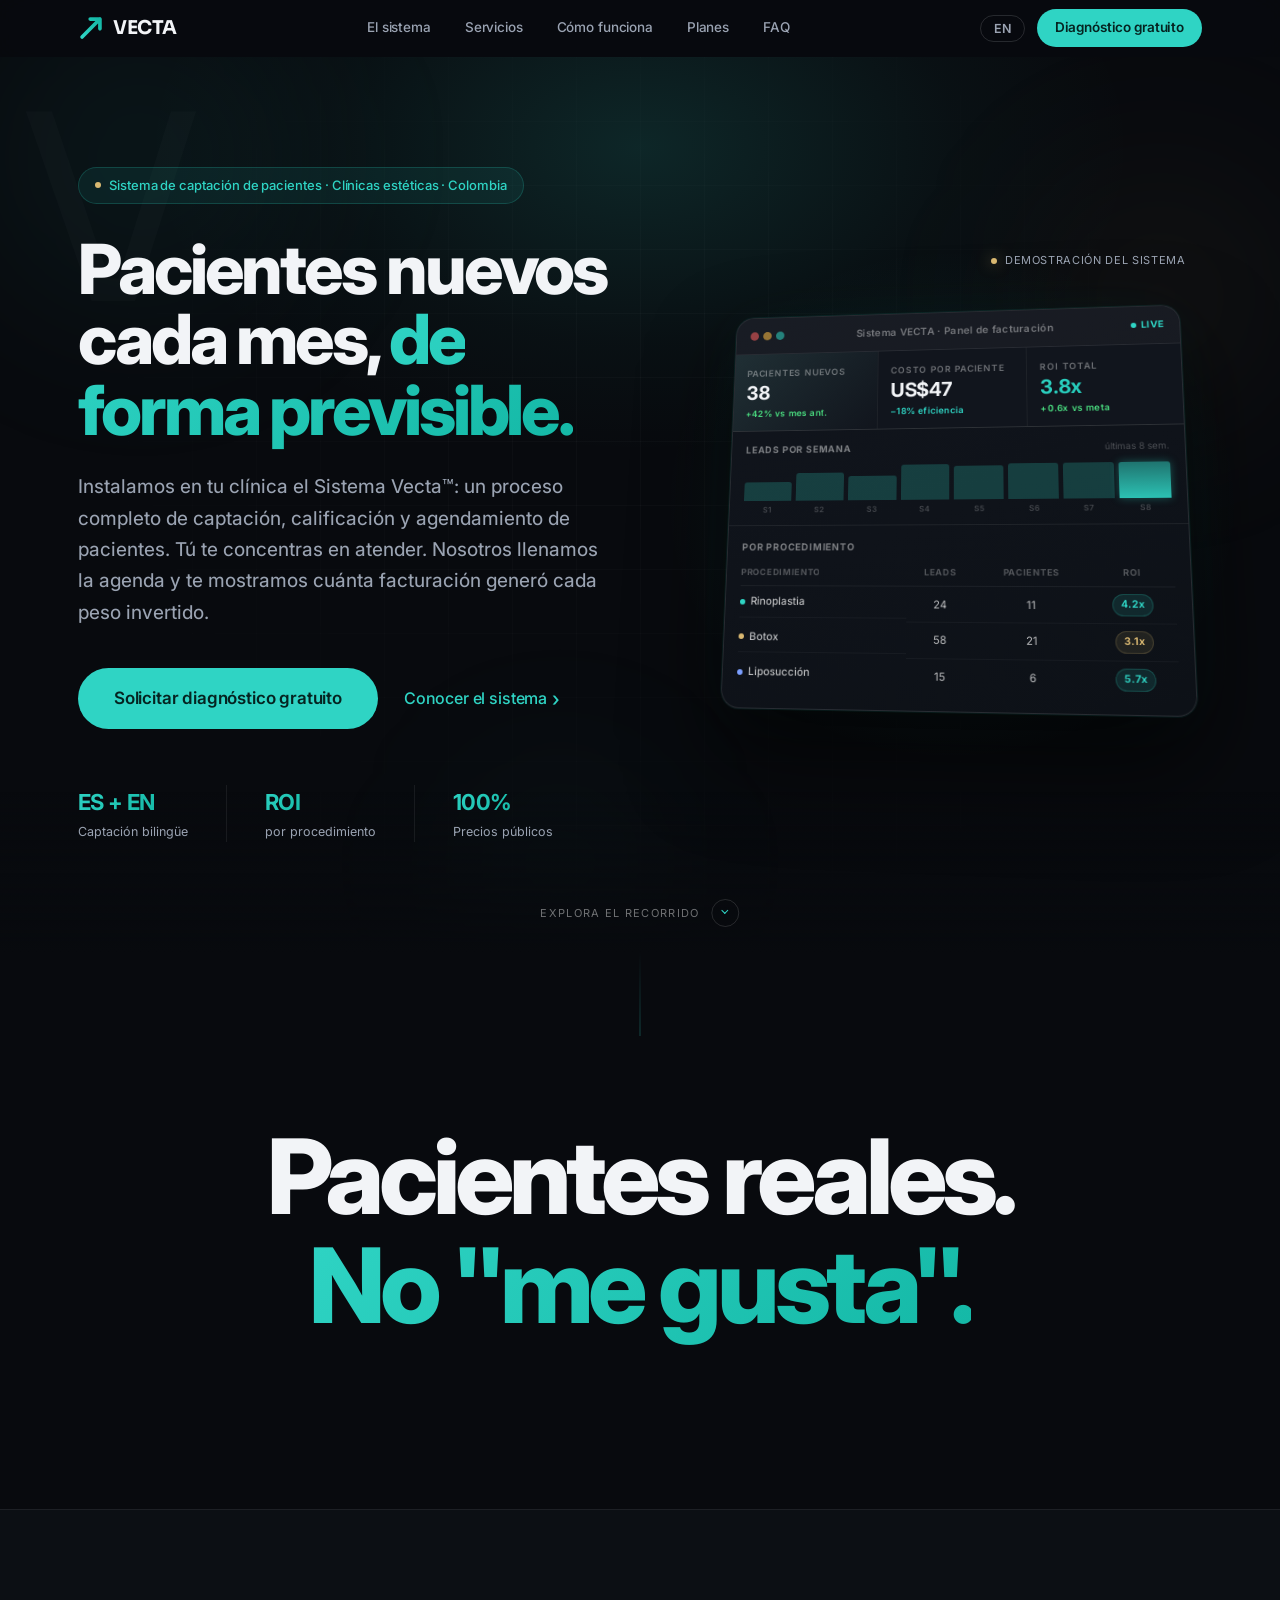
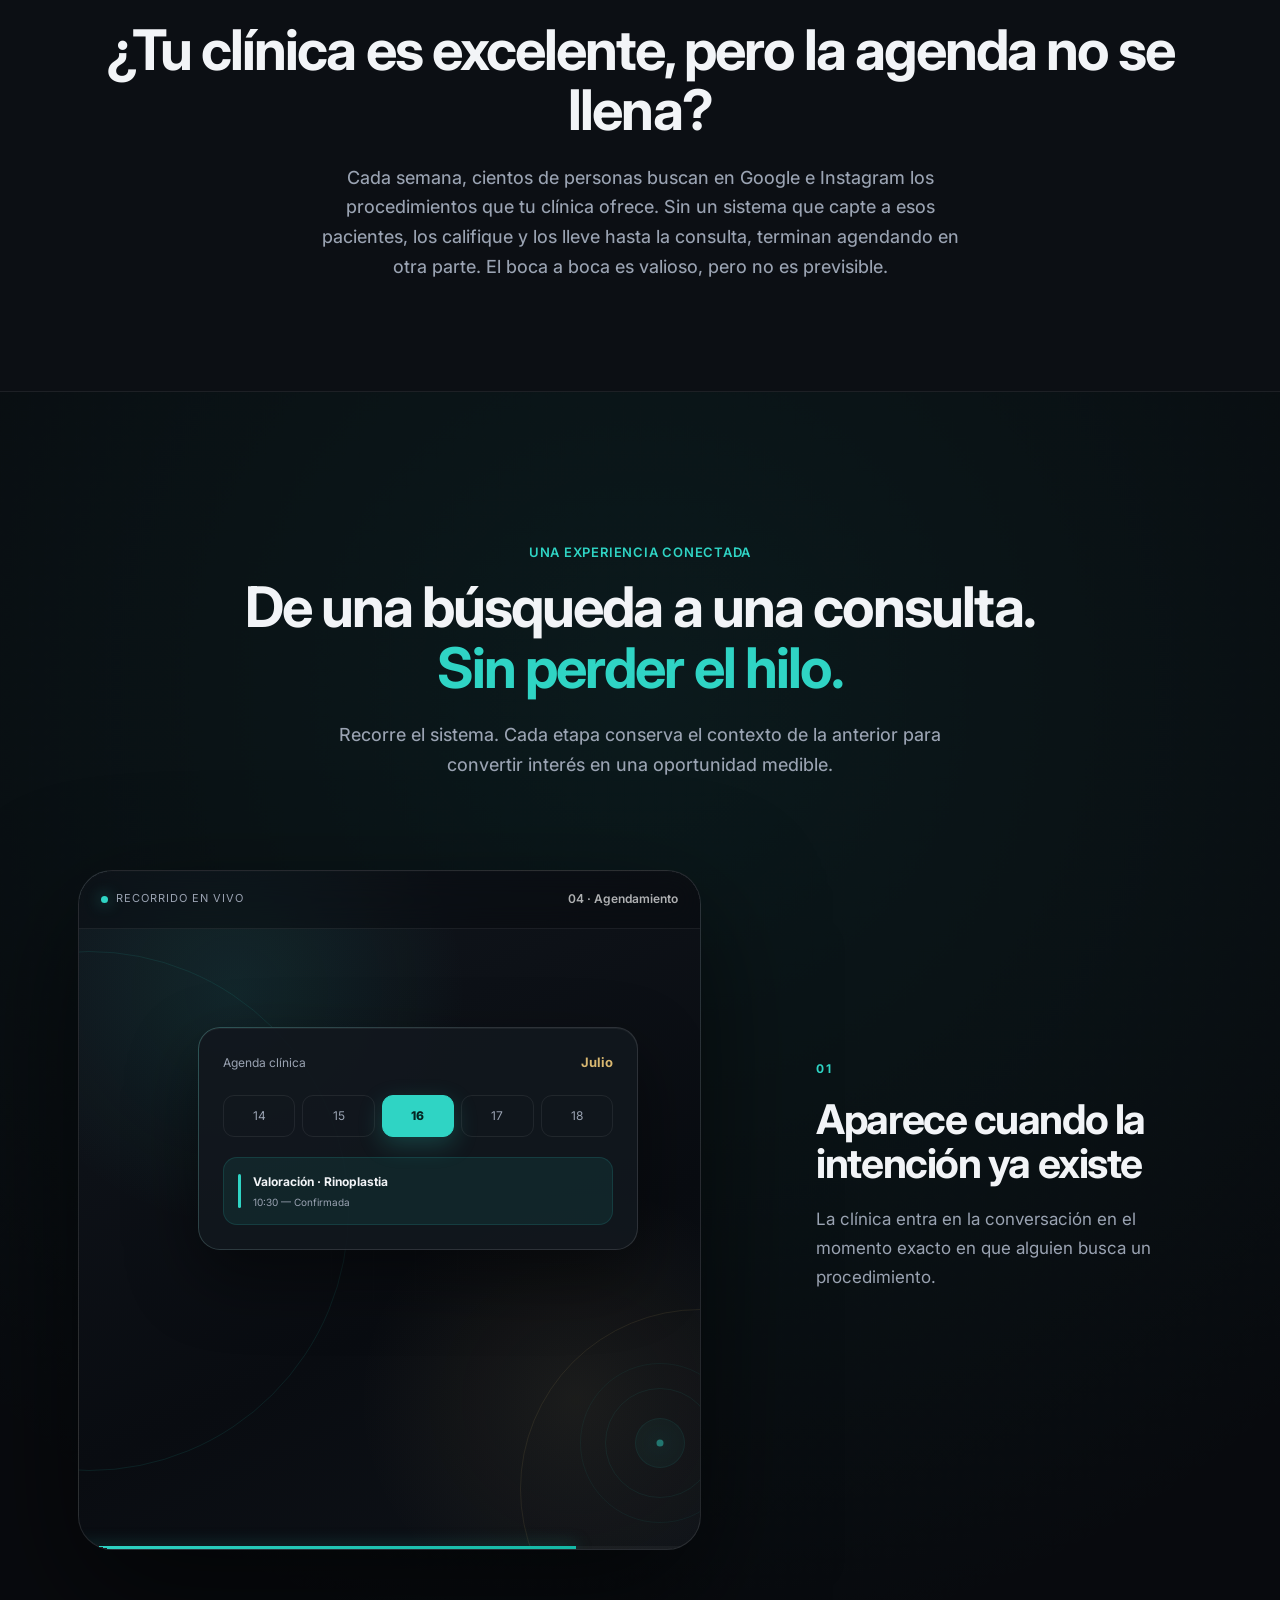
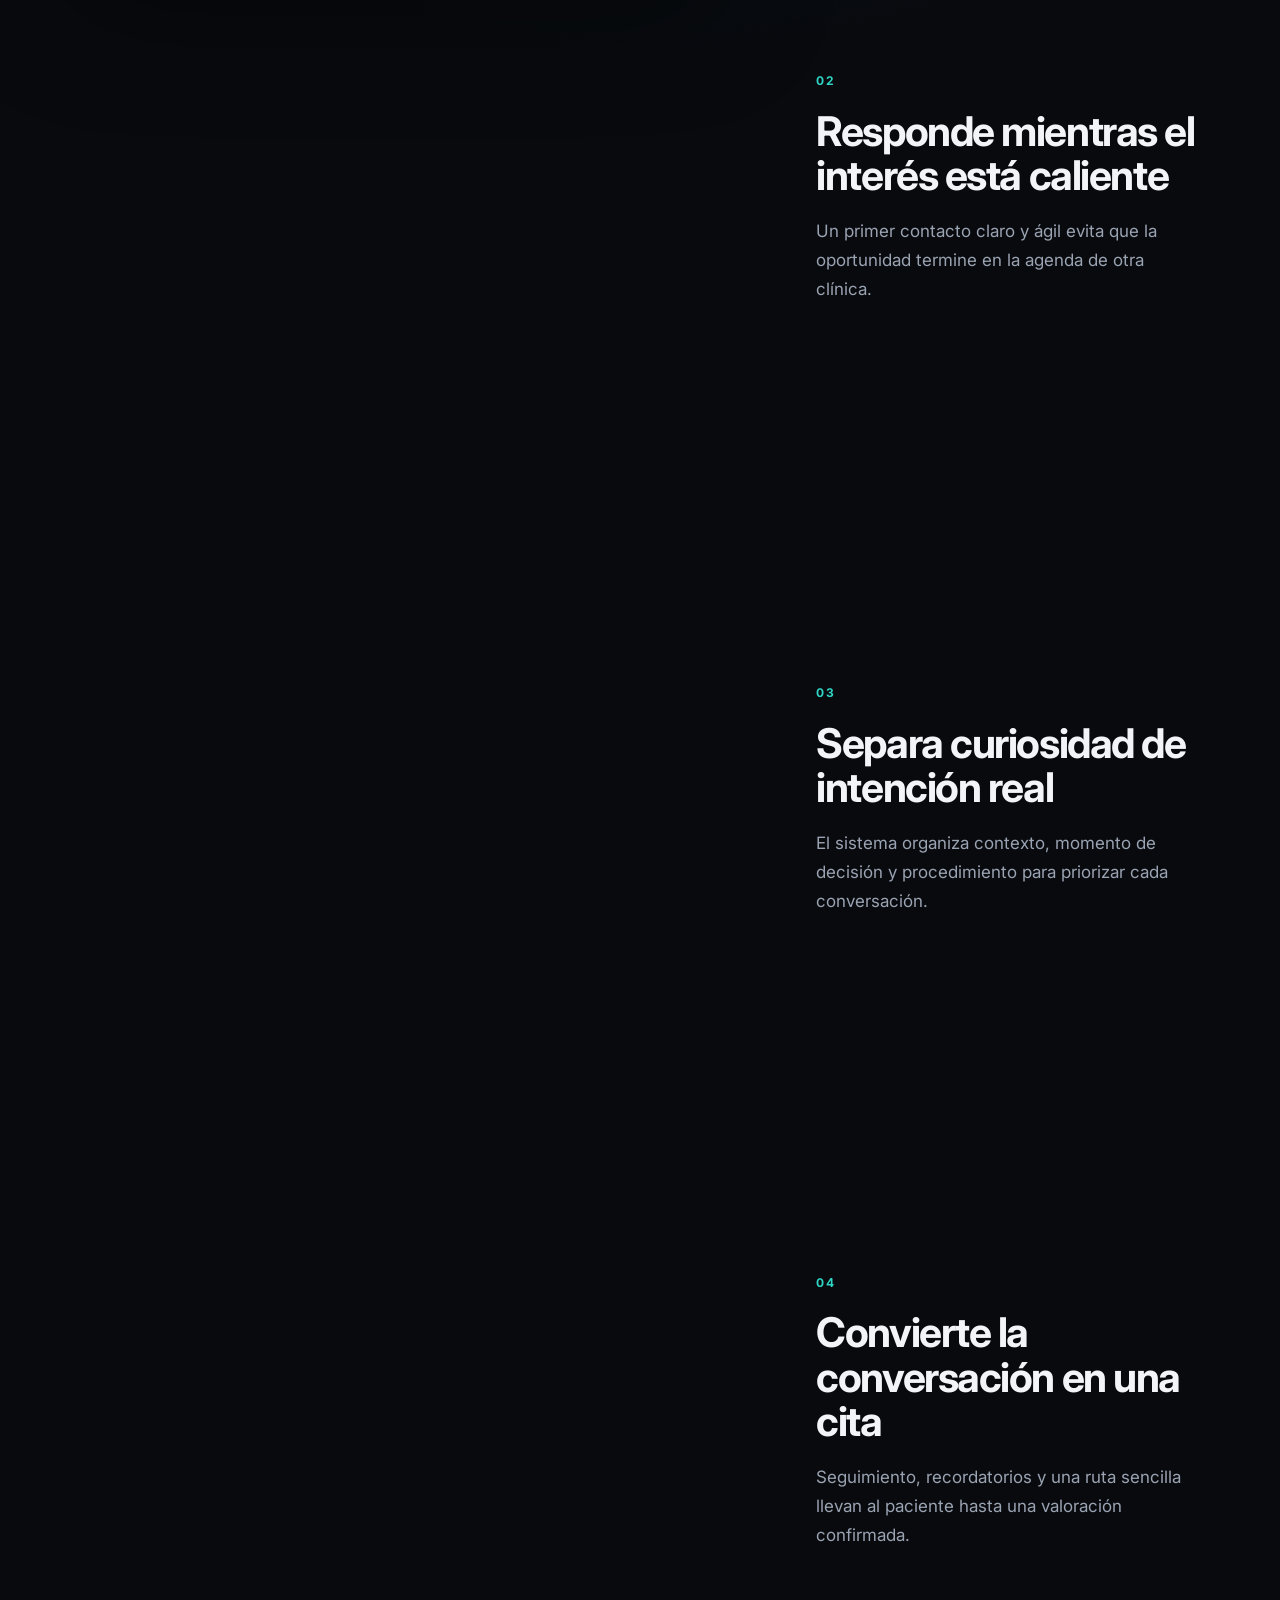
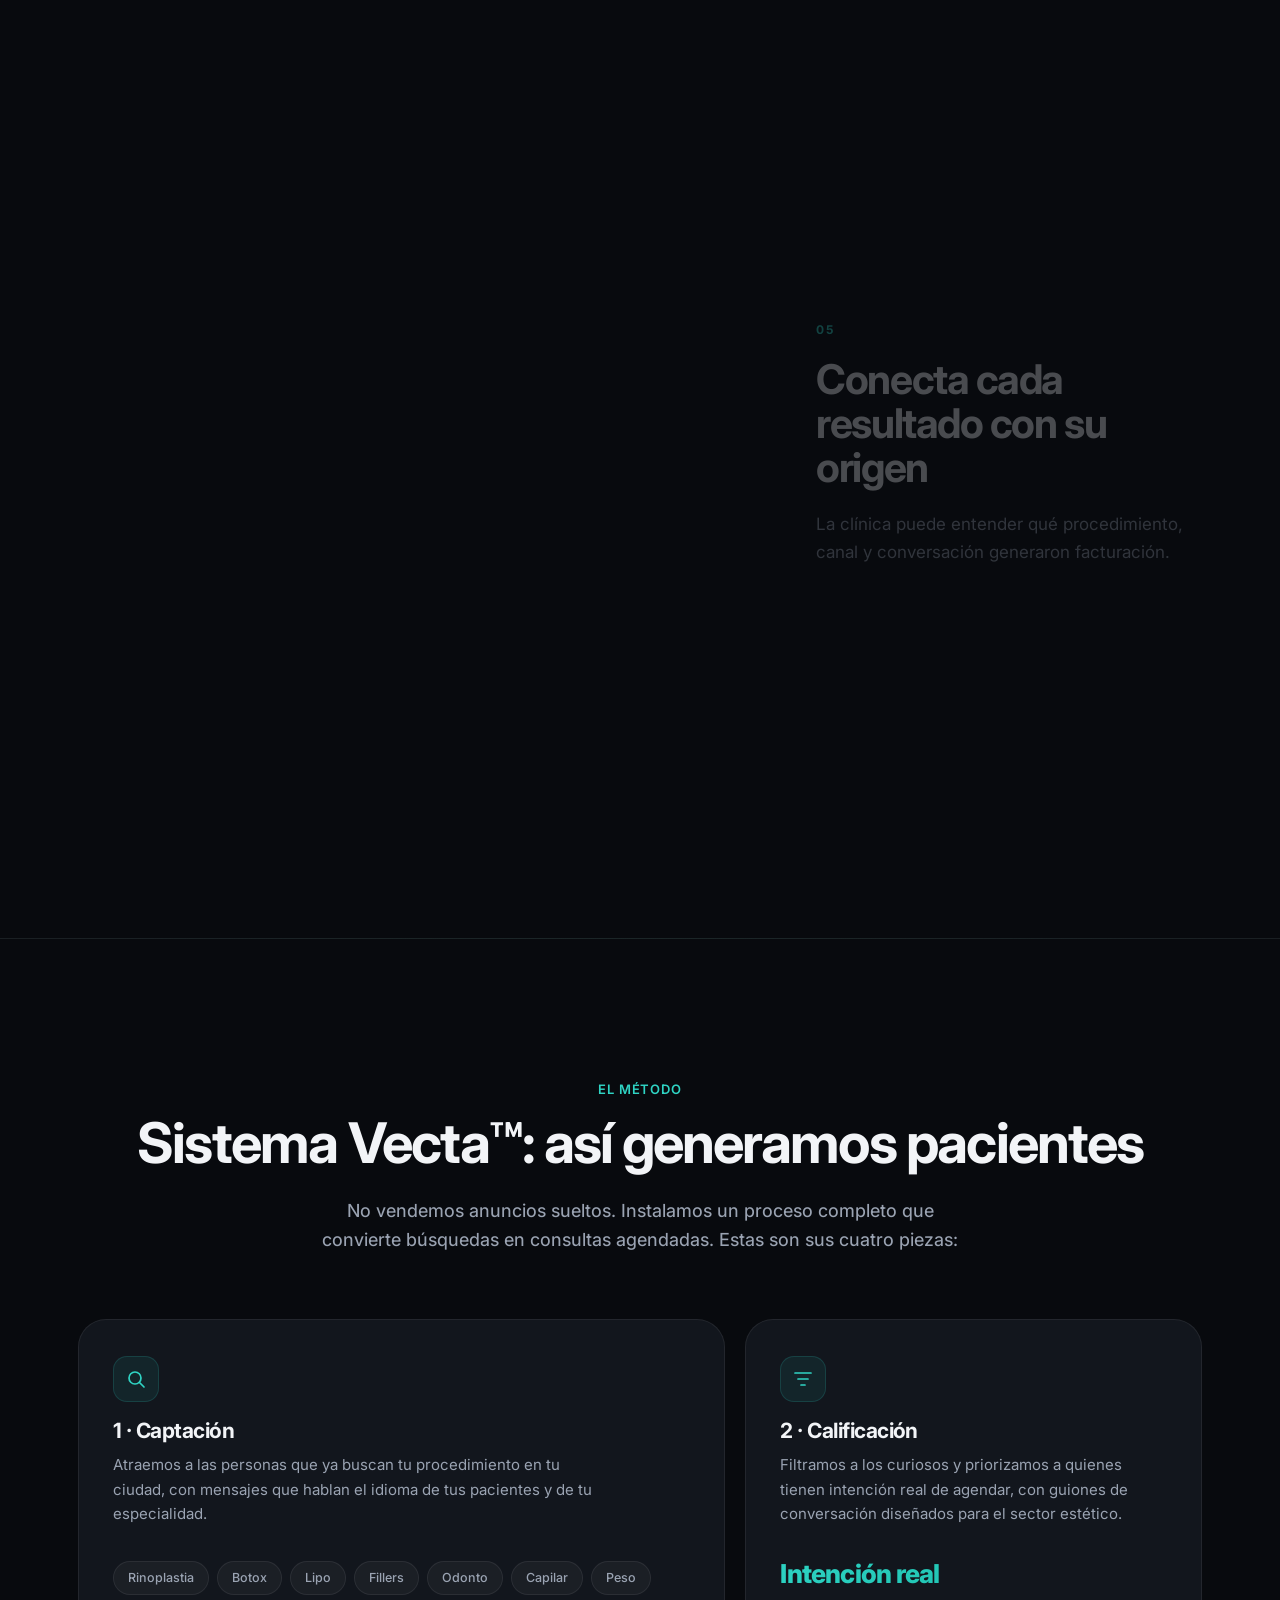
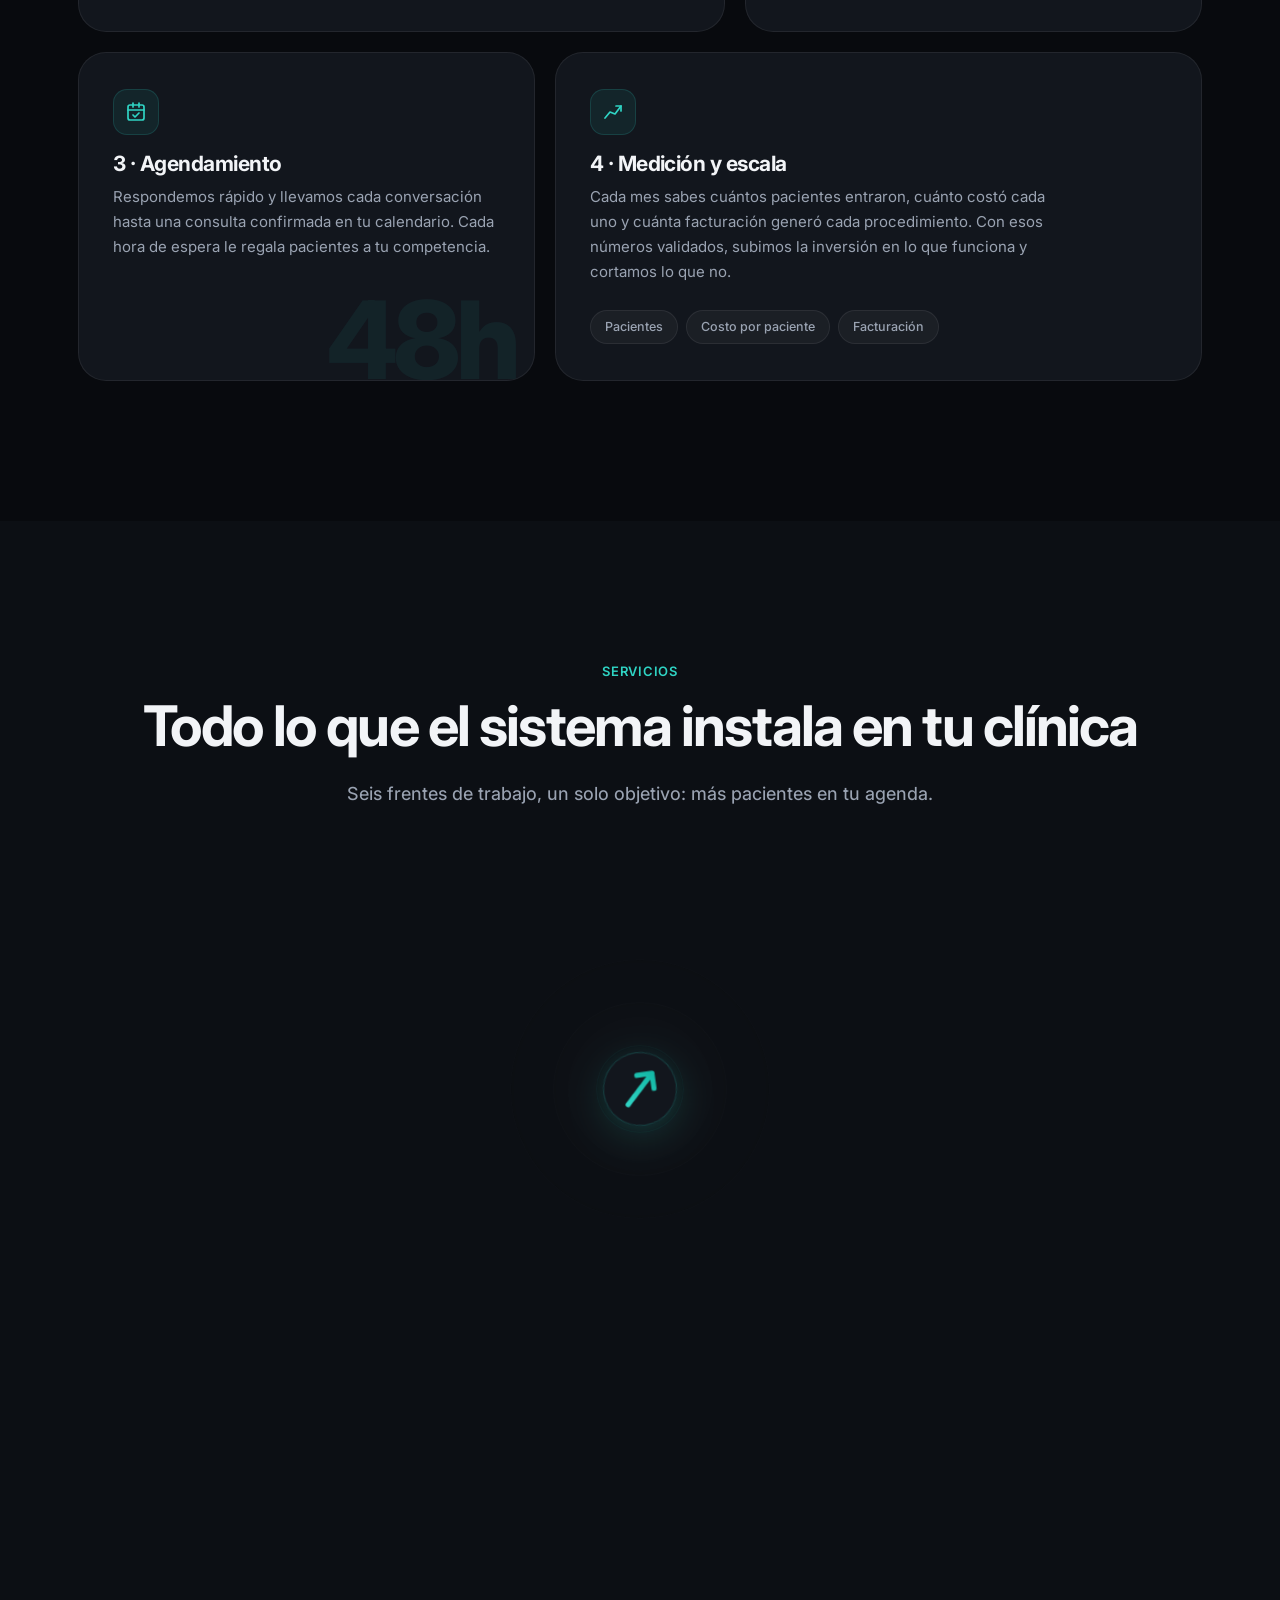
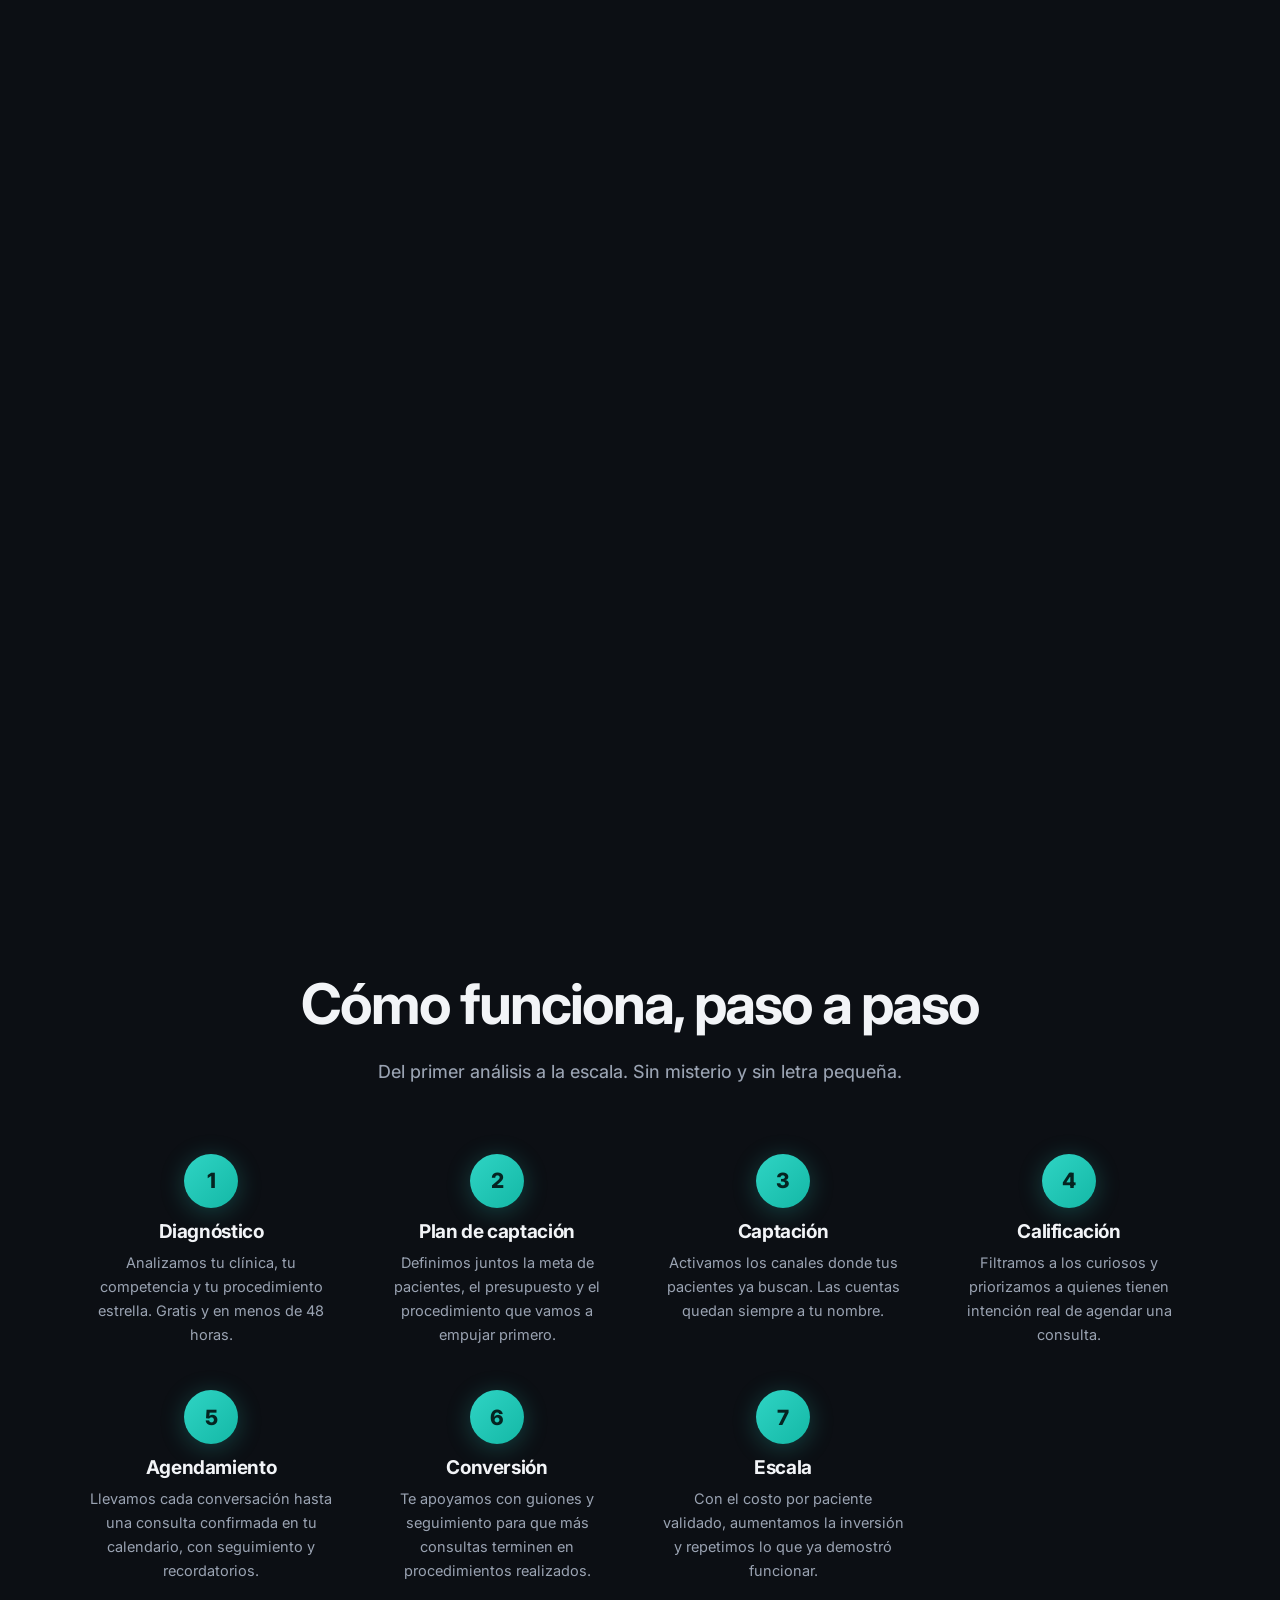
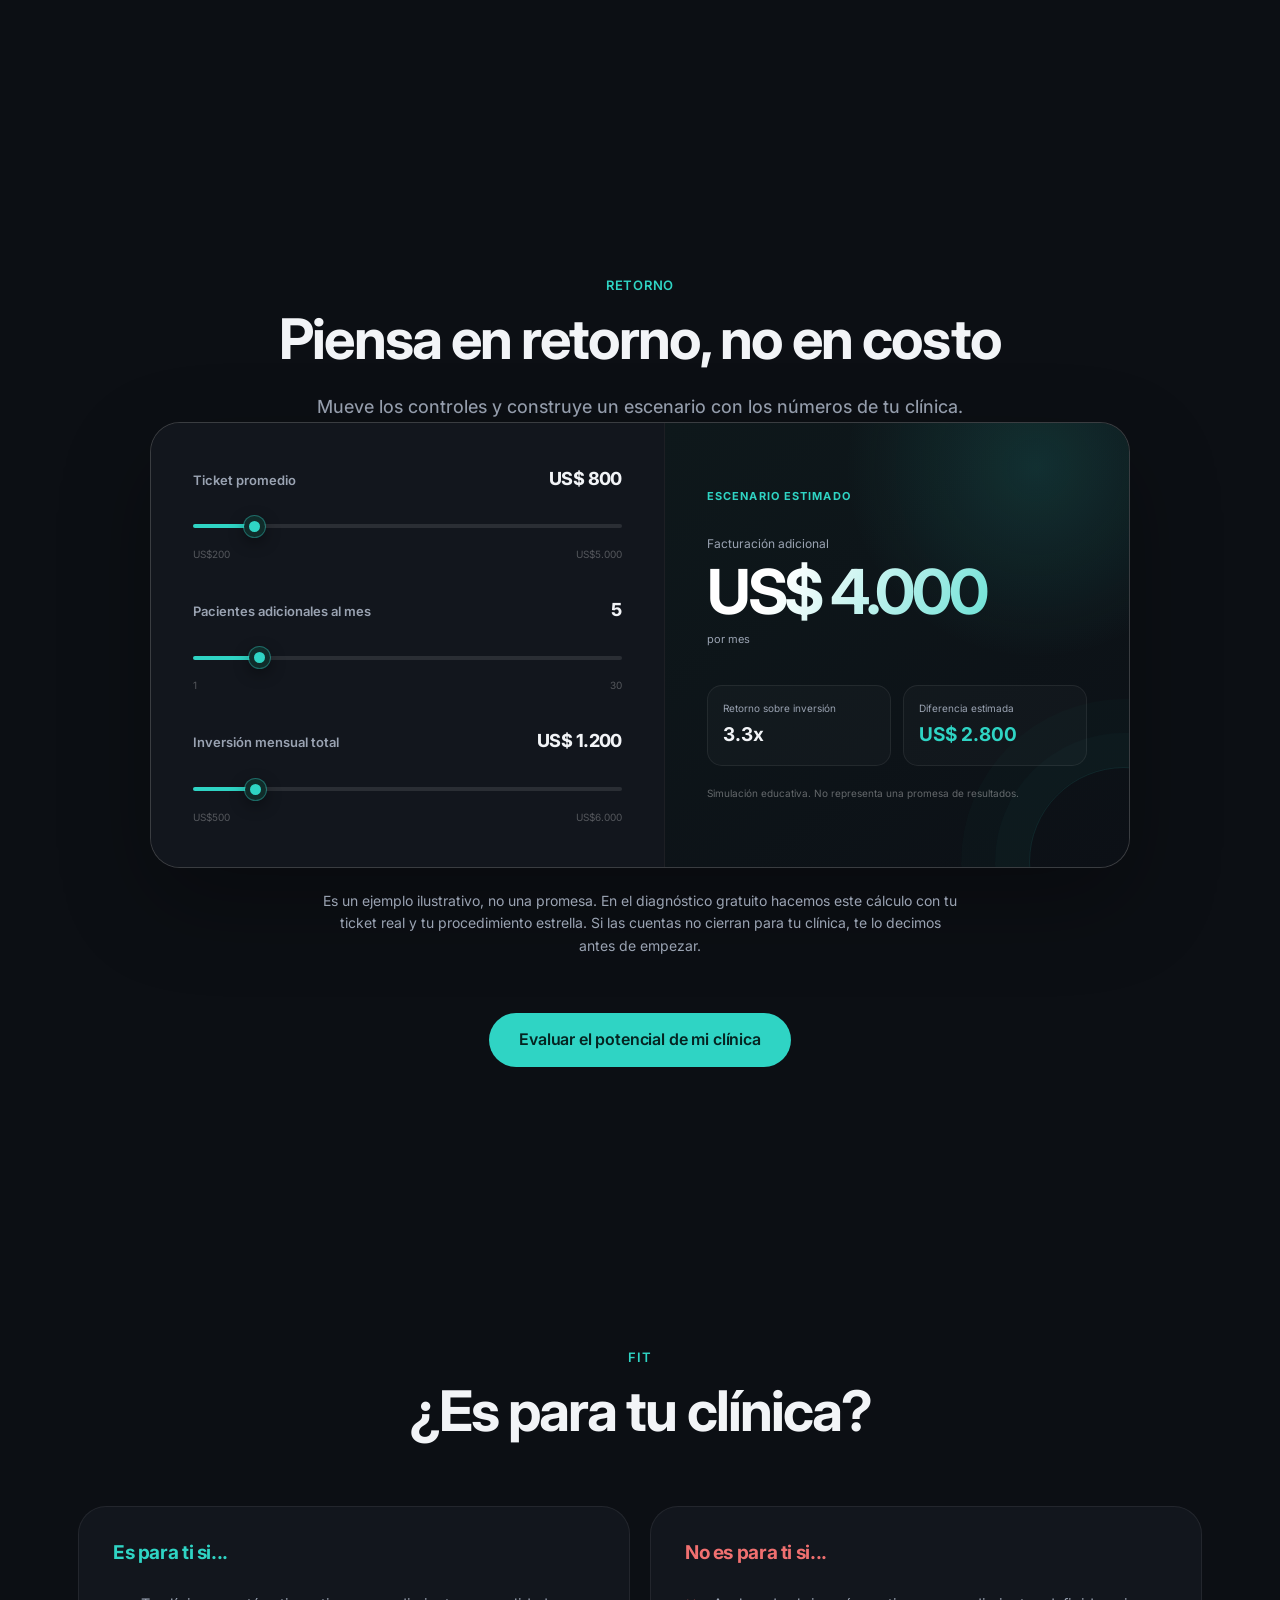
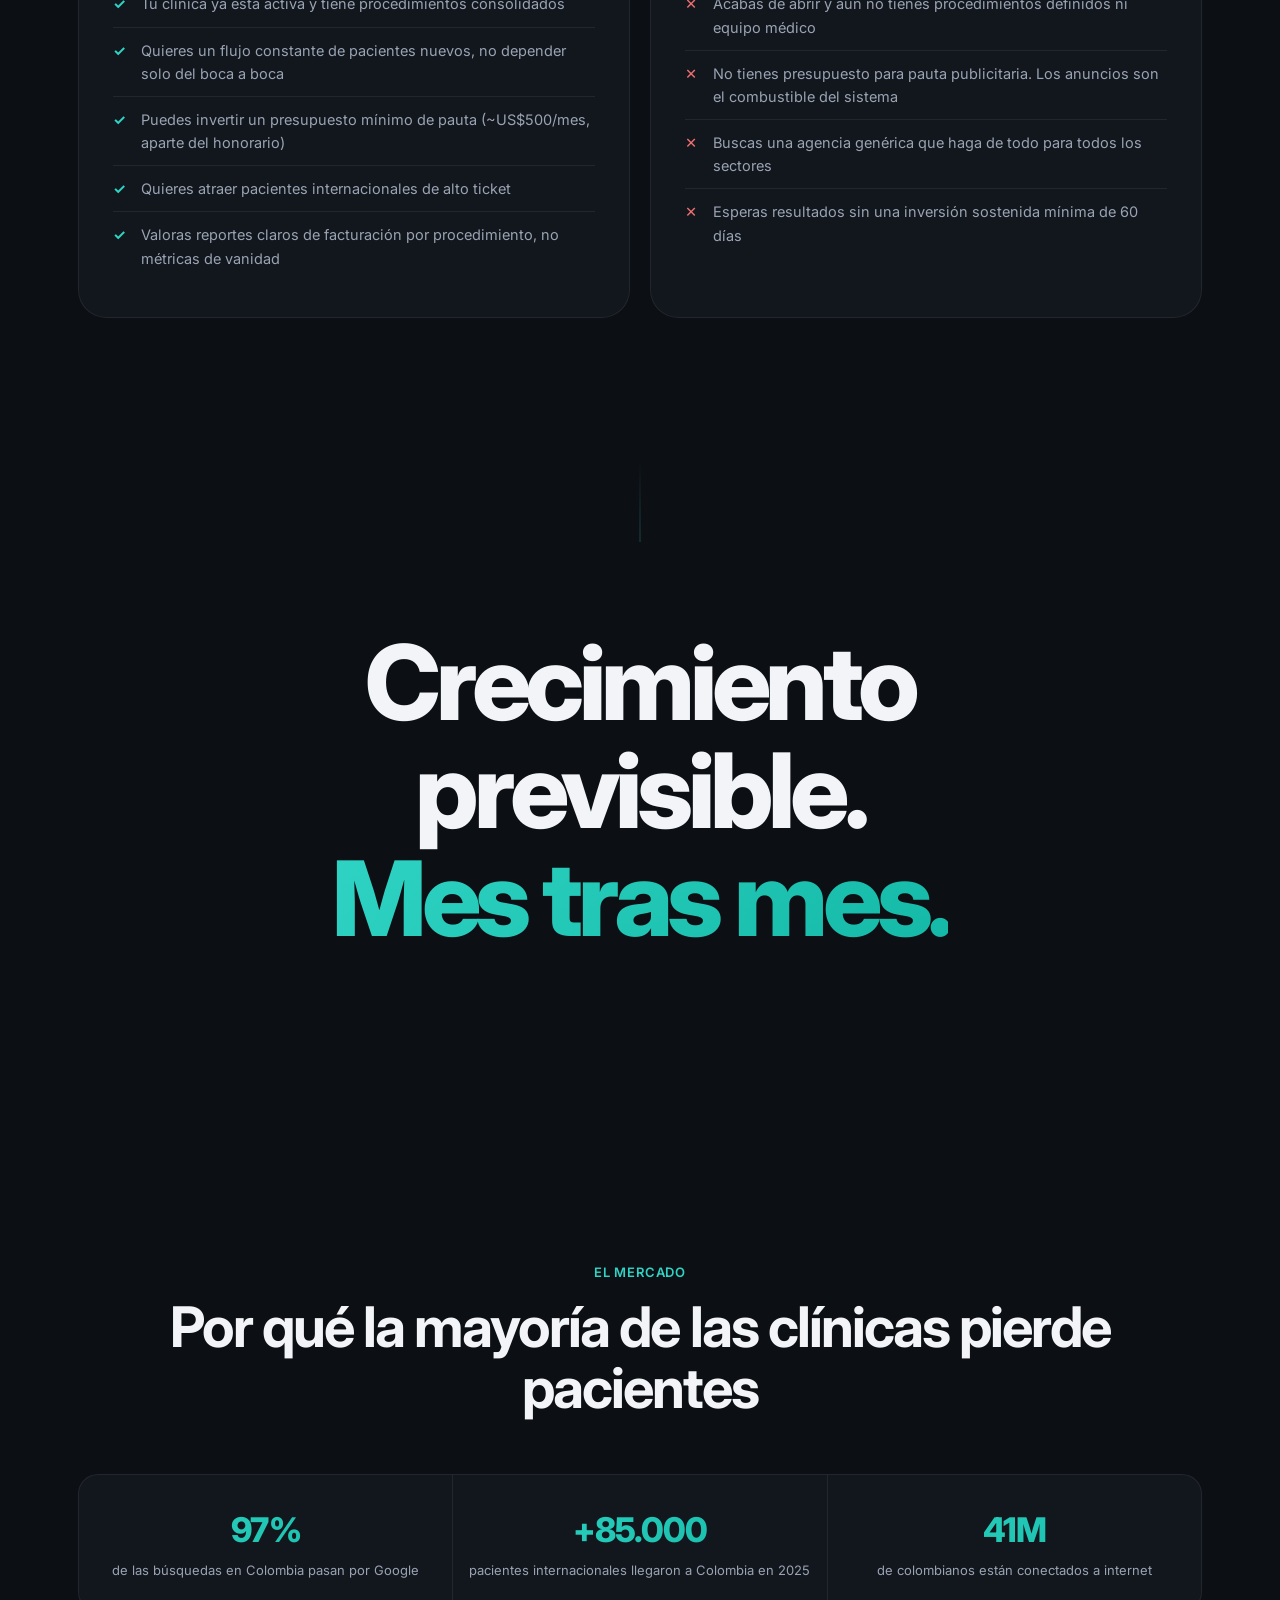
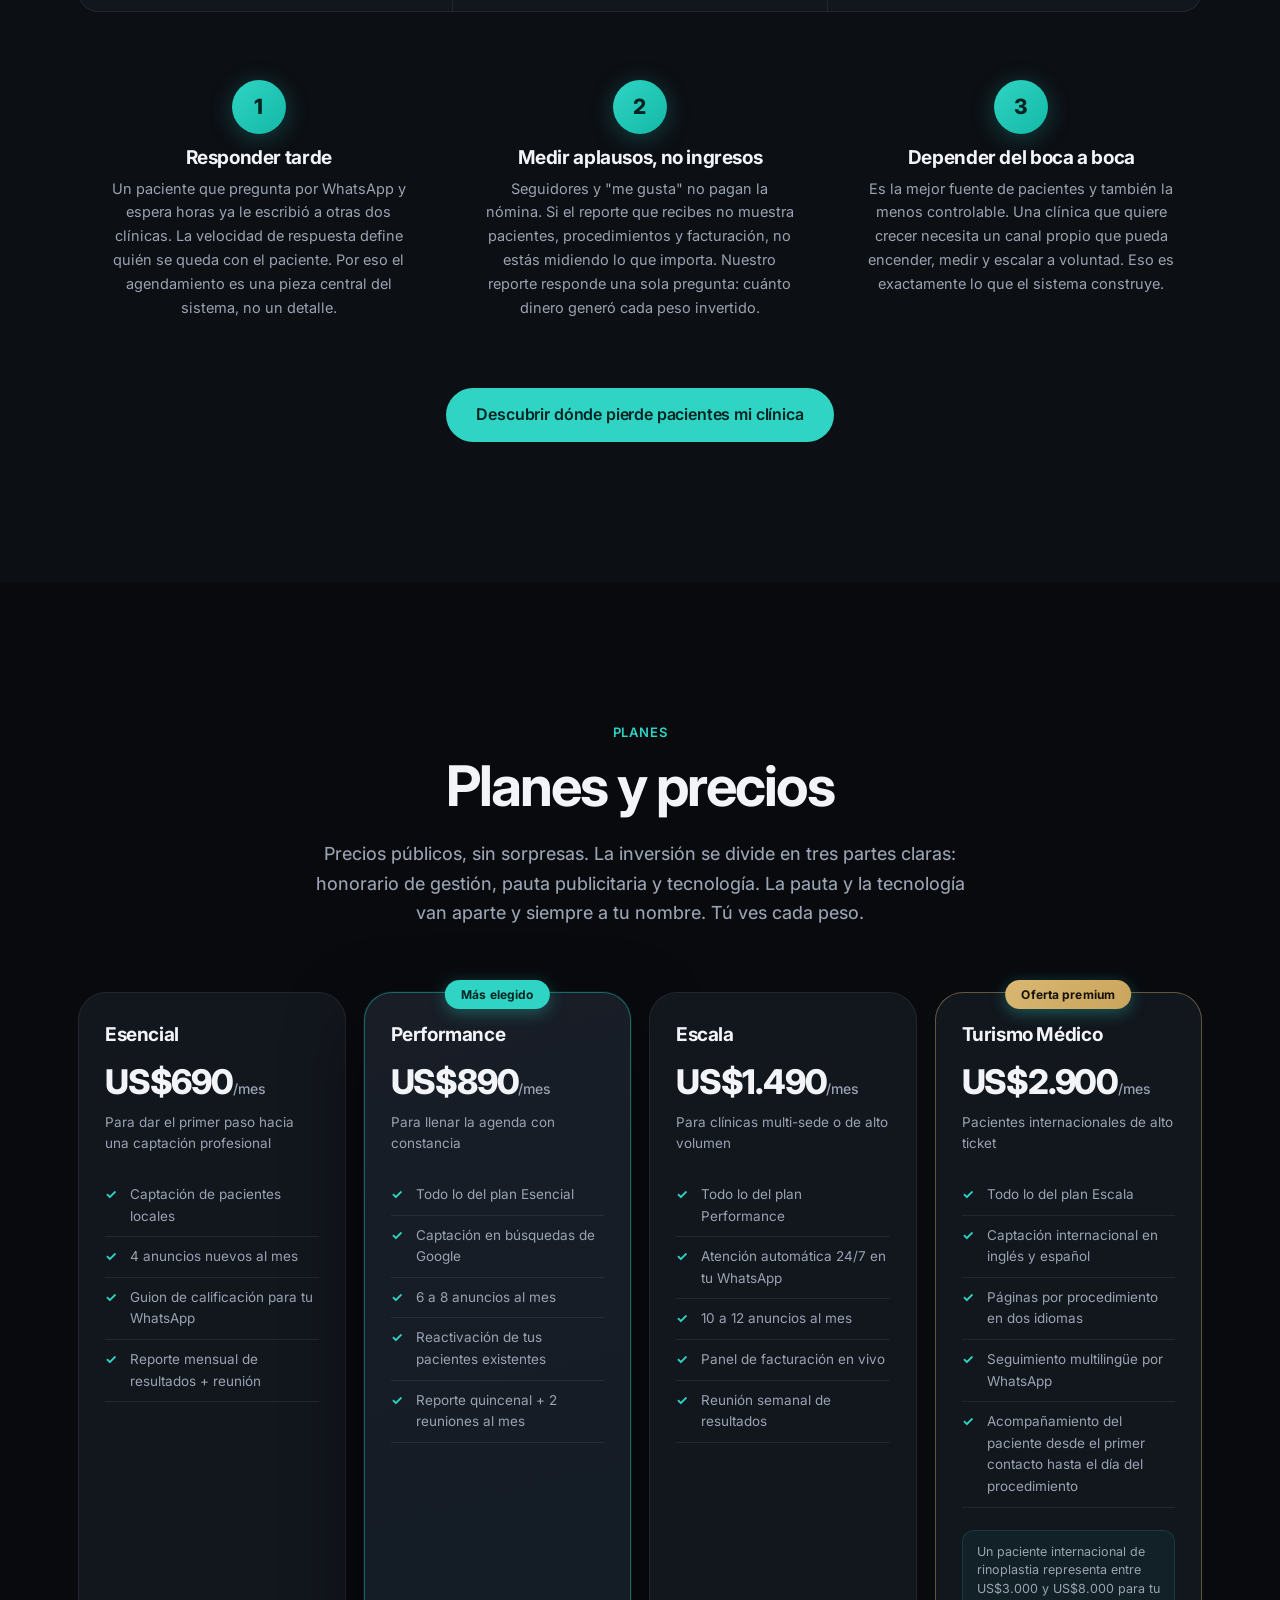
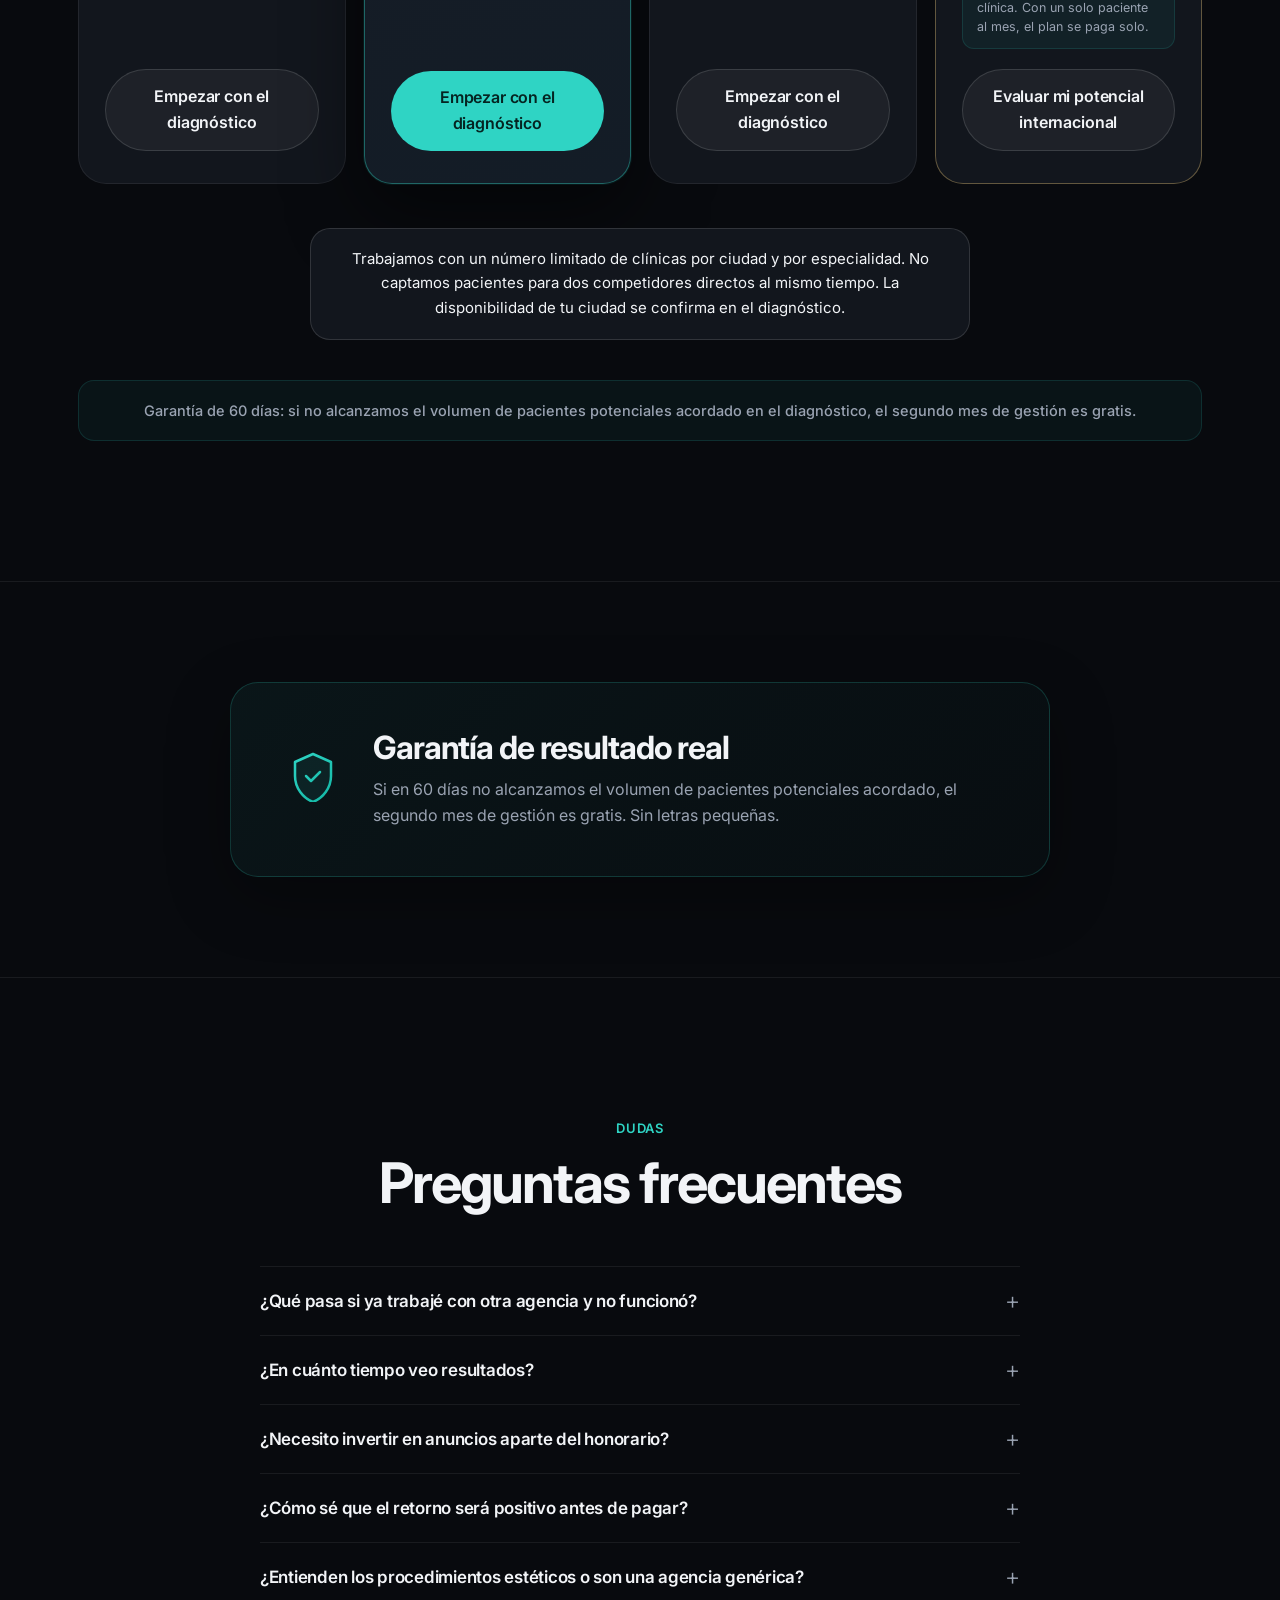
==== commit 5fa39f1f: "Corrige escopo de verticais no site (ES + EN) O site dizia "clinicas esteticas, odontologicas y de m" ====
--- a/index.html
+++ b/index.html
@@ -315,7 +315,7 @@
         <h3 data-i18n="sys1_t">1 · Captación</h3>
         <p data-i18n="sys1_p">Atraemos a las personas que ya buscan tu procedimiento en tu ciudad, con mensajes que hablan el idioma de tus pacientes y de tu especialidad.</p>
         <div class="bento-chips" aria-hidden="true">
-          <span>Rinoplastia</span><span>Botox</span><span>Lipo</span><span>Fillers</span><span>Odonto</span><span>Capilar</span>
+          <span>Rinoplastia</span><span>Botox</span><span>Lipo</span><span>Fillers</span><span>Odonto</span><span>Capilar</span><span>Peso</span>
         </div>
       </div>
 
@@ -772,7 +772,7 @@
       <div class="faq-item">
         <button class="faq-q" aria-expanded="false" data-i18n="faq5_q">¿Entienden los procedimientos estéticos o son una agencia genérica?</button>
         <div class="faq-a" hidden>
-          <p data-i18n="faq5_a">Trabajamos únicamente con clínicas estéticas, odontológicas y de medicina estética. Conocemos la diferencia entre rinoplastia abierta y cerrada, entre toxina botulínica y fillers, y cómo cada procedimiento tiene un ciclo de decisión distinto en el paciente. Eso cambia el mensaje, la segmentación y la página de destino. Una agencia genérica no puede hacer eso bien.</p>
+          <p data-i18n="faq5_a">Trabajamos únicamente con clínicas del sector estético: medicina estética y armonización facial, cirugía plástica, dermatología estética, odontología estética, trasplante capilar y medicina para bajar de peso. Conocemos la diferencia entre rinoplastia abierta y cerrada, entre toxina botulínica y fillers, y cómo cada procedimiento tiene un ciclo de decisión distinto en el paciente. Eso cambia el mensaje, la segmentación y la página de destino. Una agencia genérica no puede hacer eso bien.</p>
         </div>
       </div>
 
@@ -807,7 +807,7 @@
       <div class="faq-item">
         <button class="faq-q" aria-expanded="false" data-i18n="faq10_q">¿Qué diferencia a Vecta de otras agencias?</button>
         <div class="faq-a" hidden>
-          <p data-i18n="faq10_a">Cuatro cosas. Uno: trabajamos únicamente con clínicas estéticas, no con cualquier negocio. Dos: instalamos un sistema completo de captación, calificación y agendamiento, no anuncios sueltos. Tres: medimos en pacientes y facturación por procedimiento, no en seguidores. Cuatro: limitamos el número de clínicas por ciudad y especialidad, y respaldamos el trabajo con una garantía real de 60 días.</p>
+          <p data-i18n="faq10_a">Cuatro cosas. Uno: trabajamos únicamente con clínicas del sector estético, no con cualquier negocio. Dos: instalamos un sistema completo de captación, calificación y agendamiento, no anuncios sueltos. Tres: medimos en pacientes y facturación por procedimiento, no en seguidores. Cuatro: limitamos el número de clínicas por ciudad y especialidad, y respaldamos el trabajo con una garantía real de 60 días.</p>
         </div>
       </div>
 
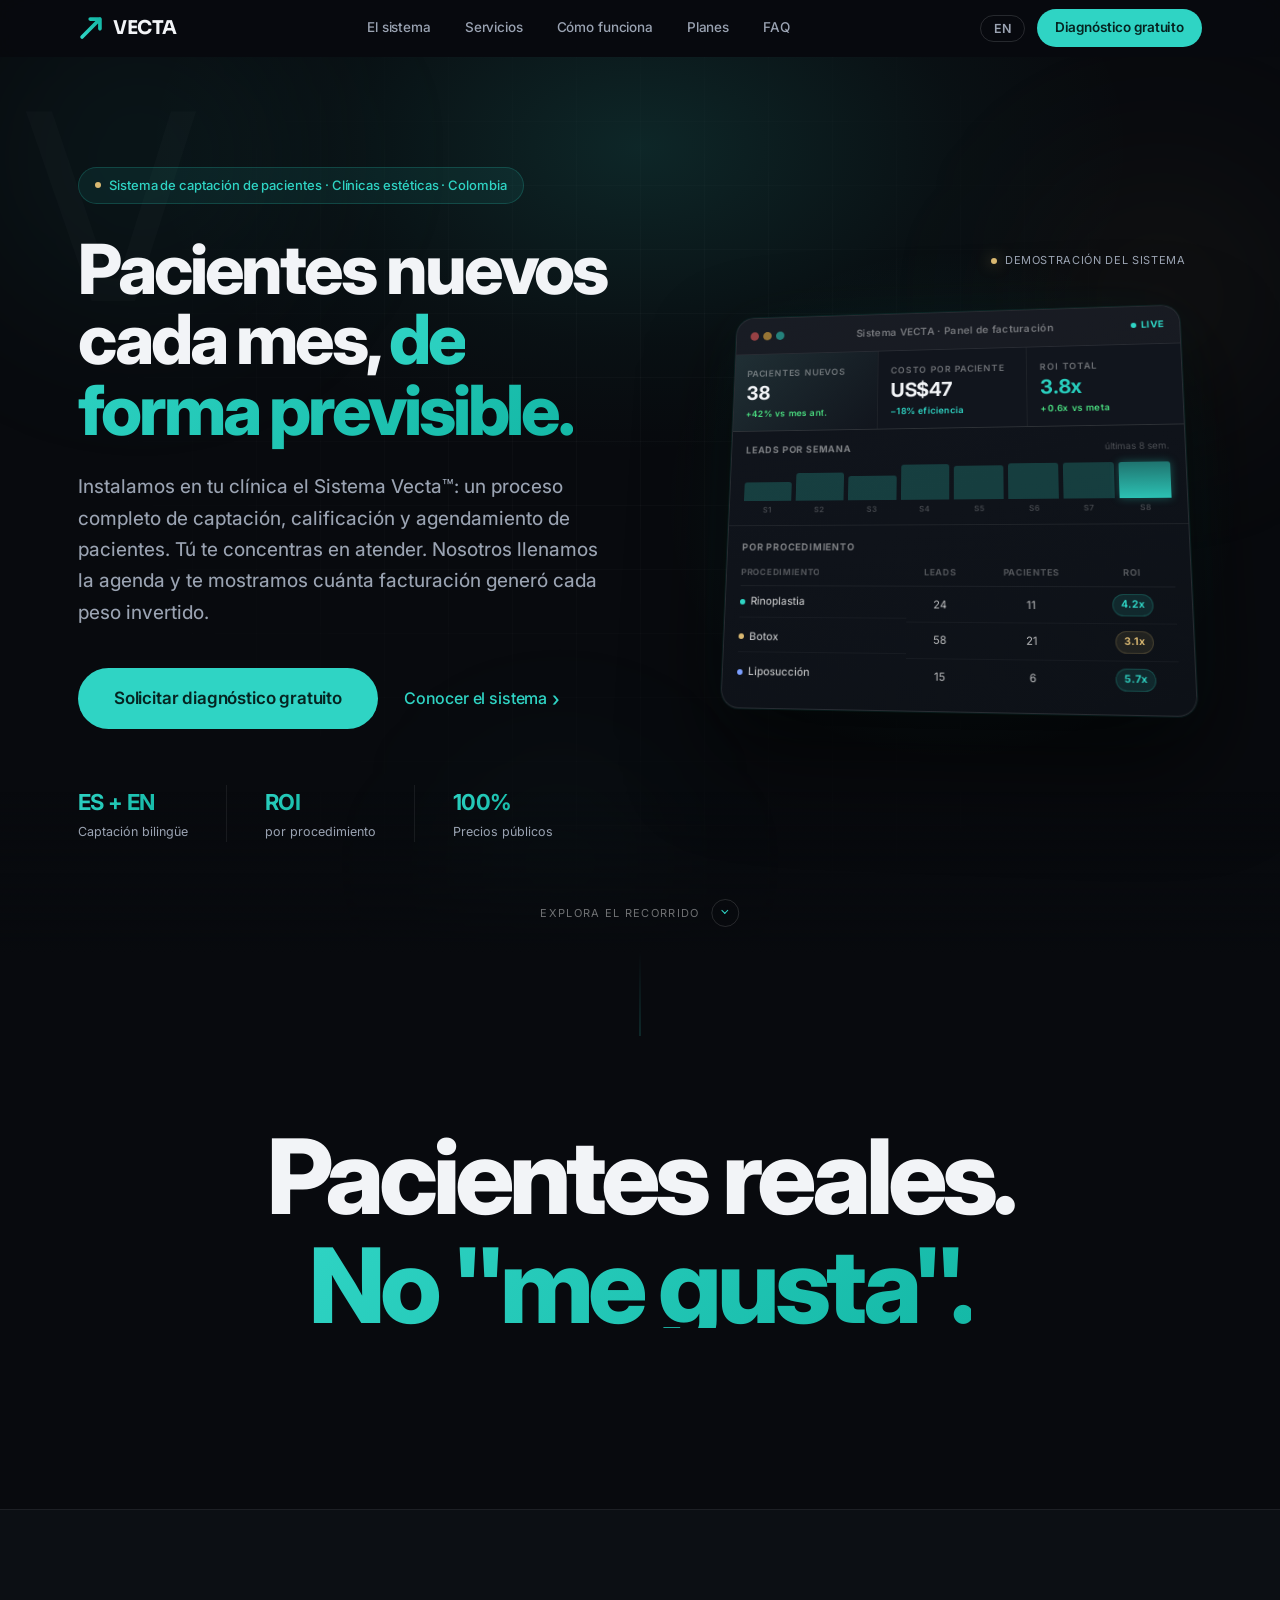
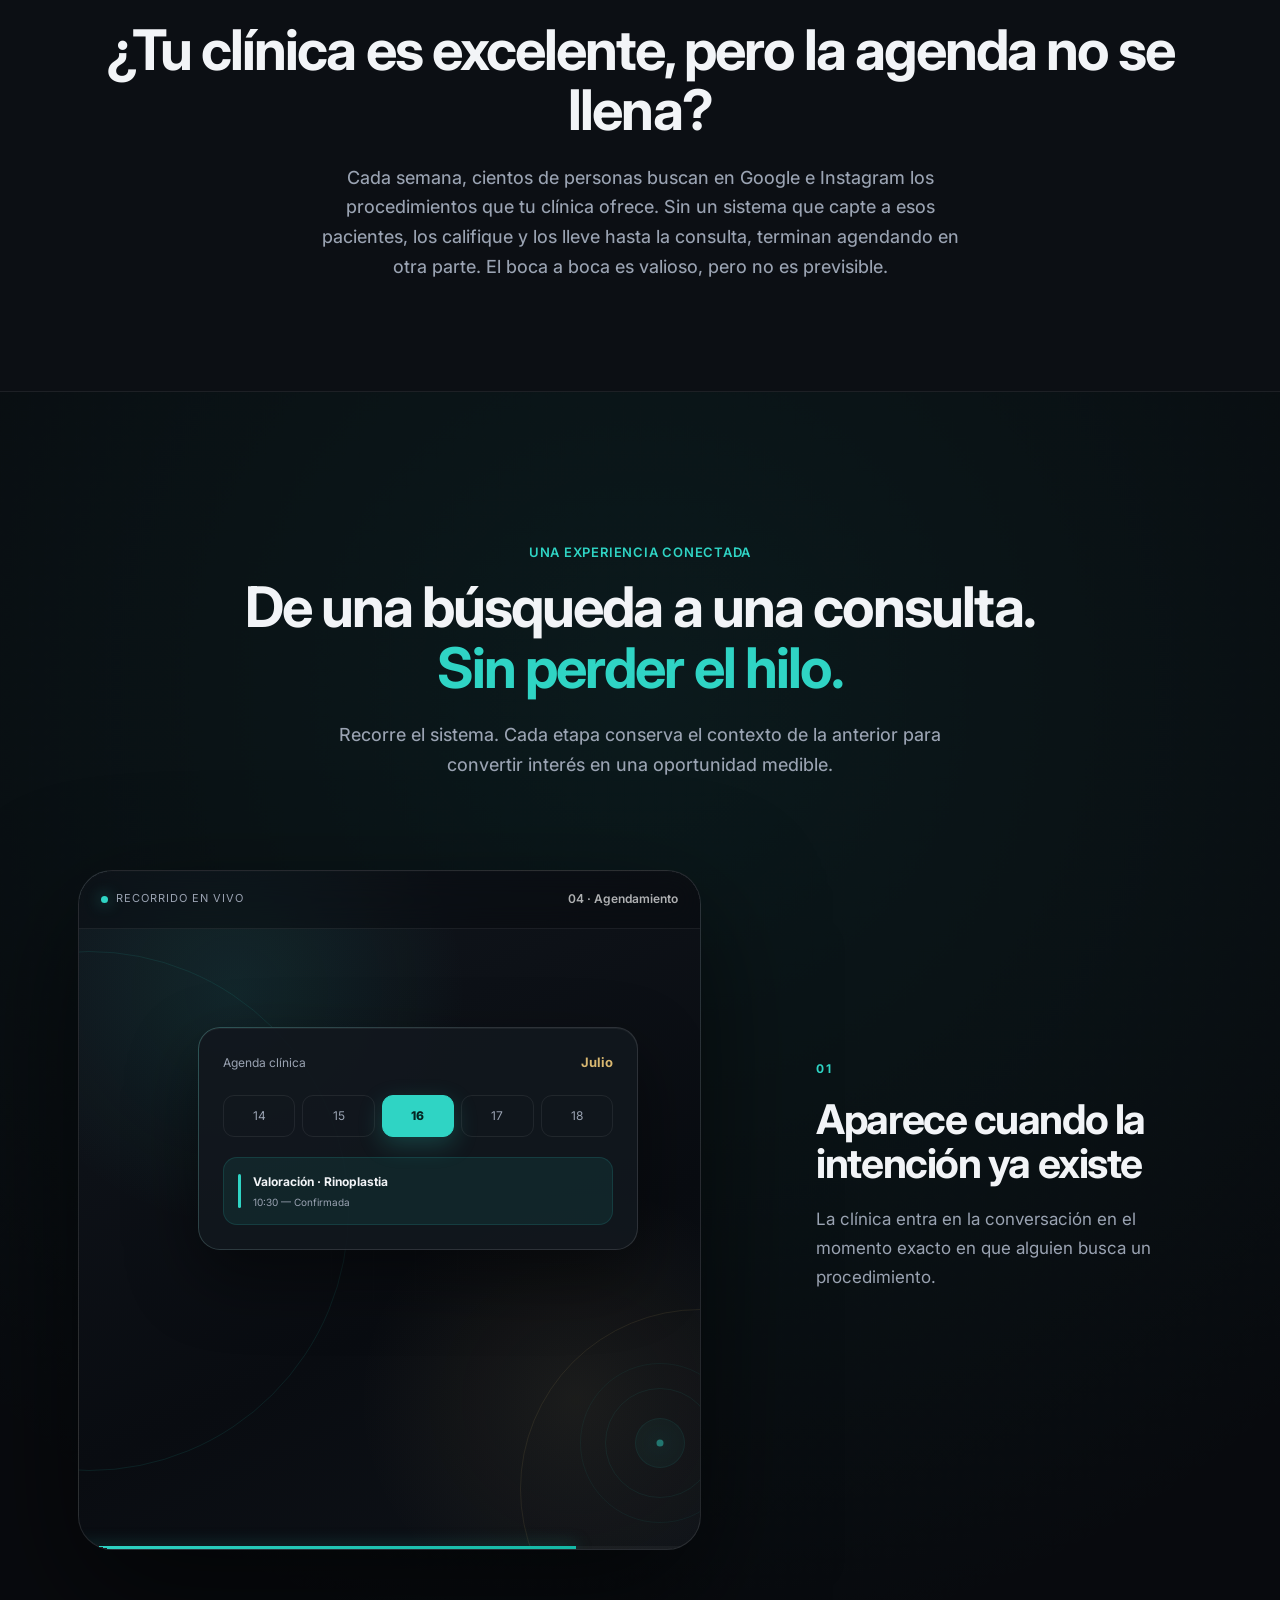
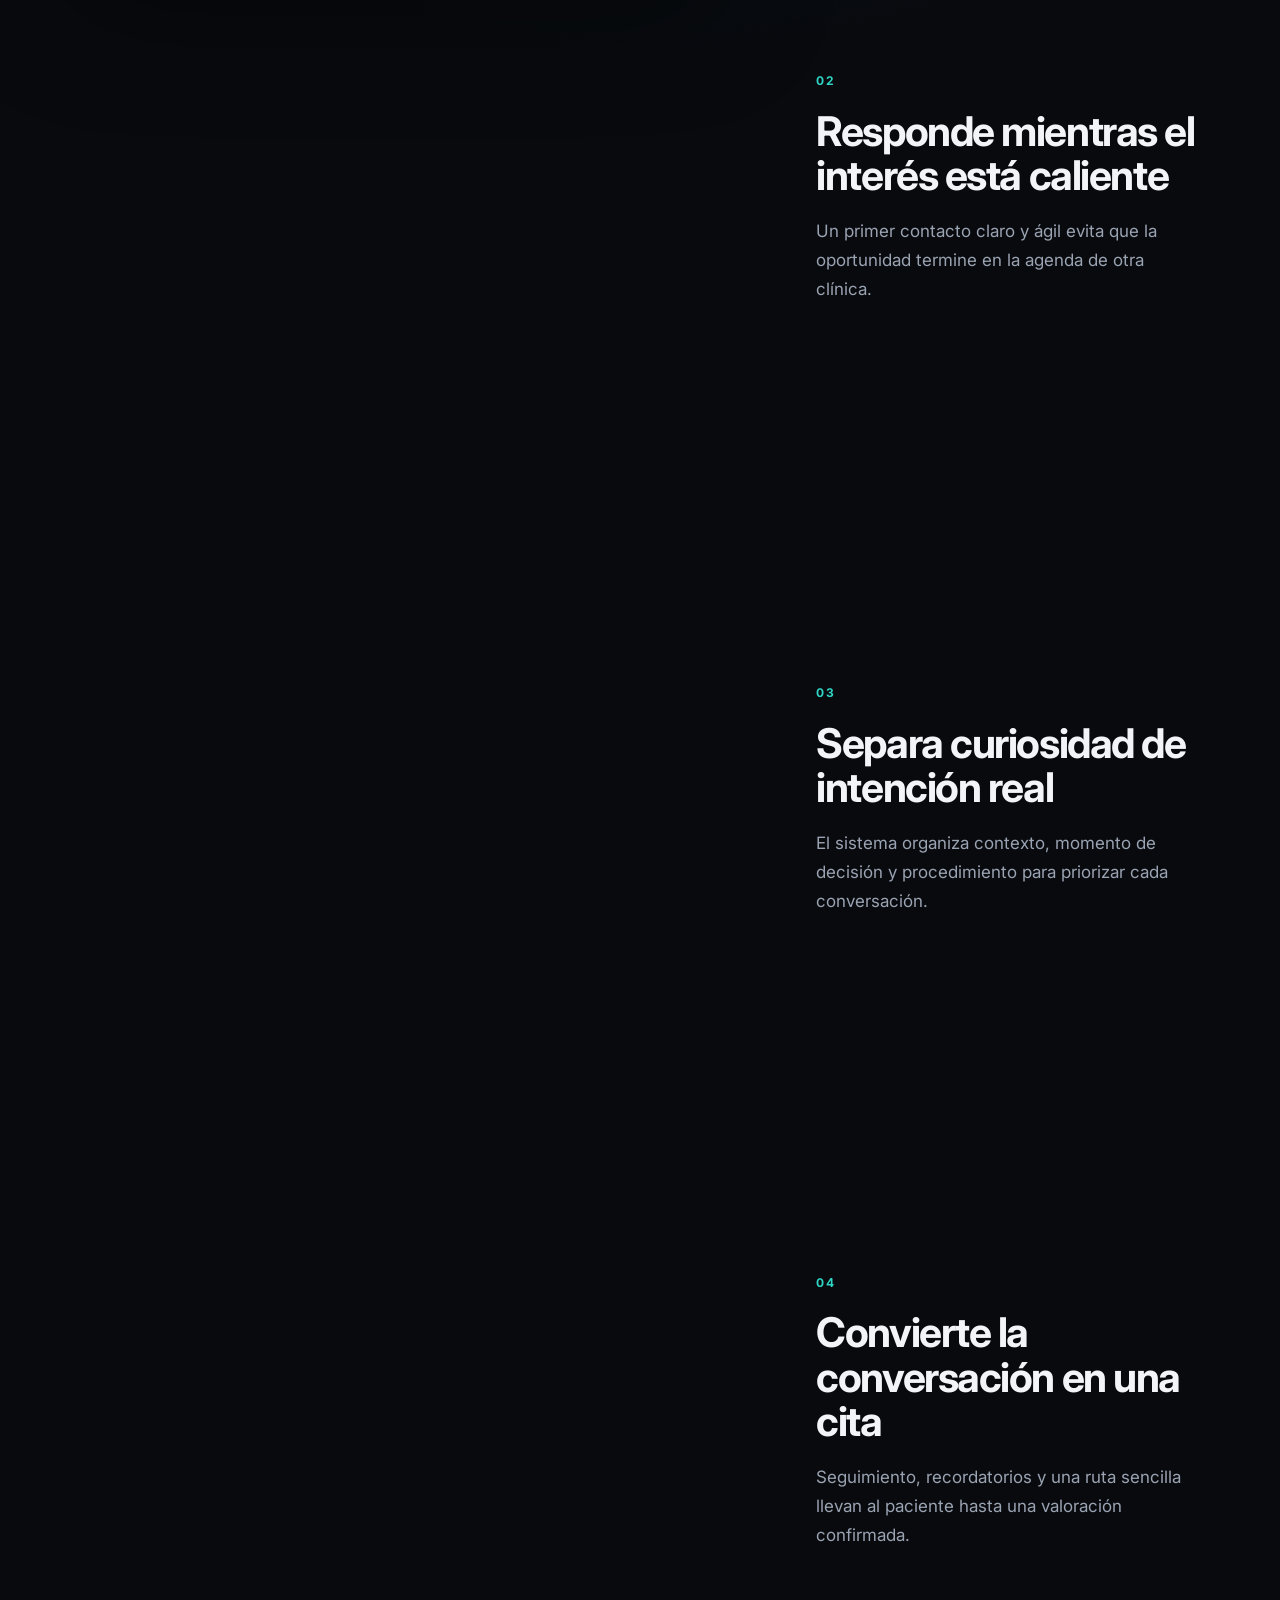
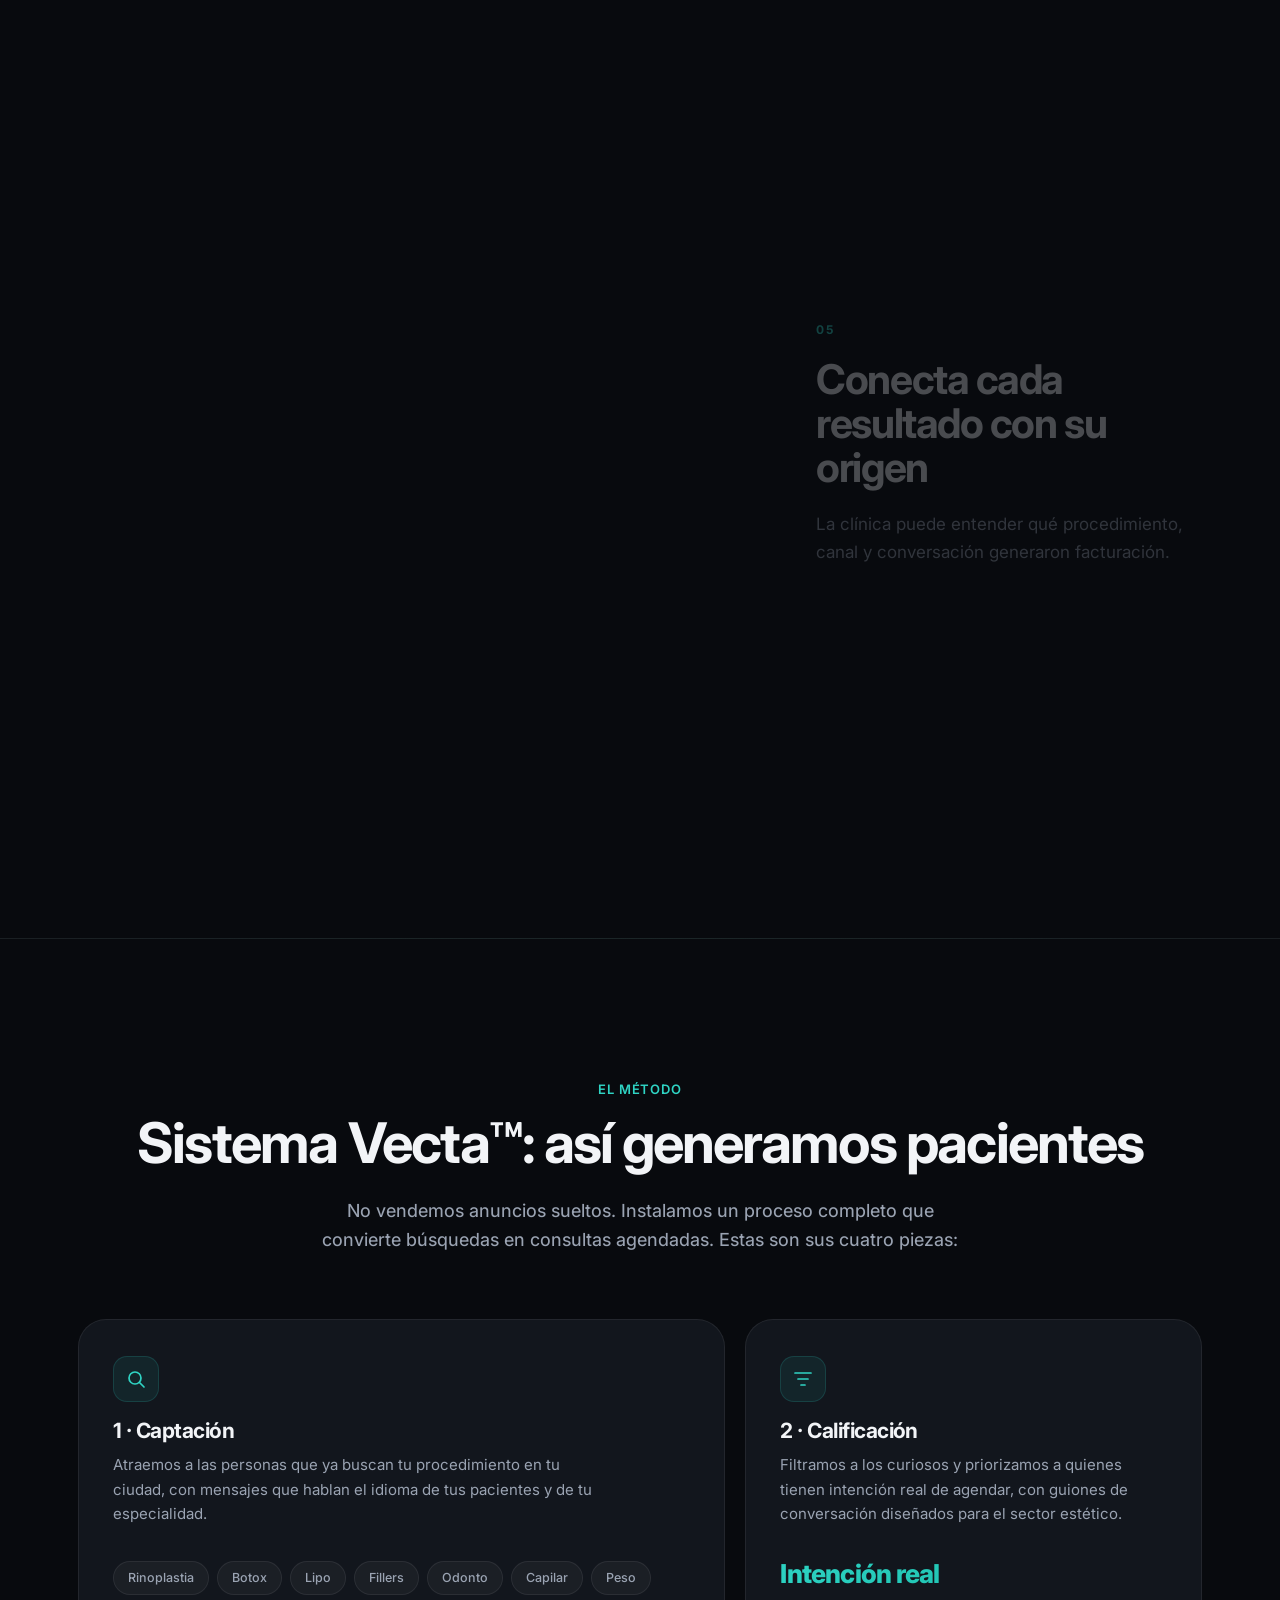
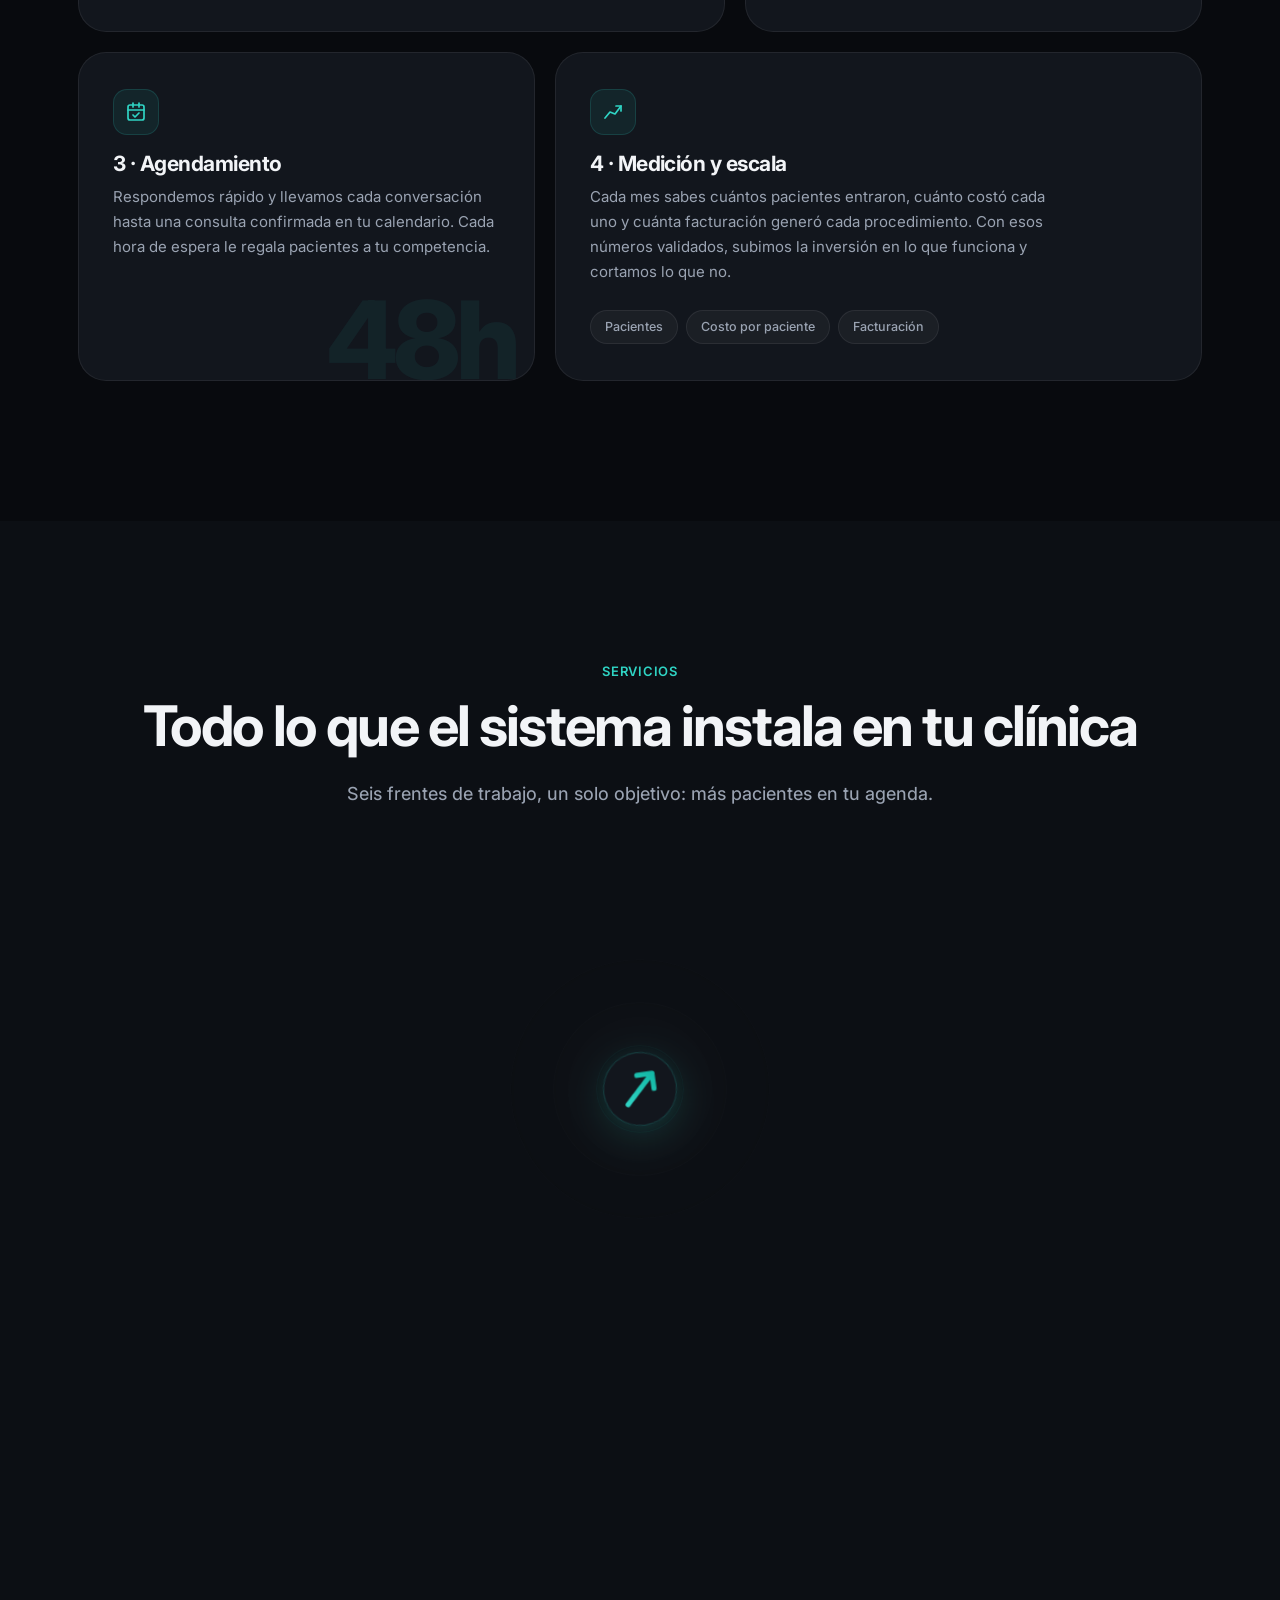
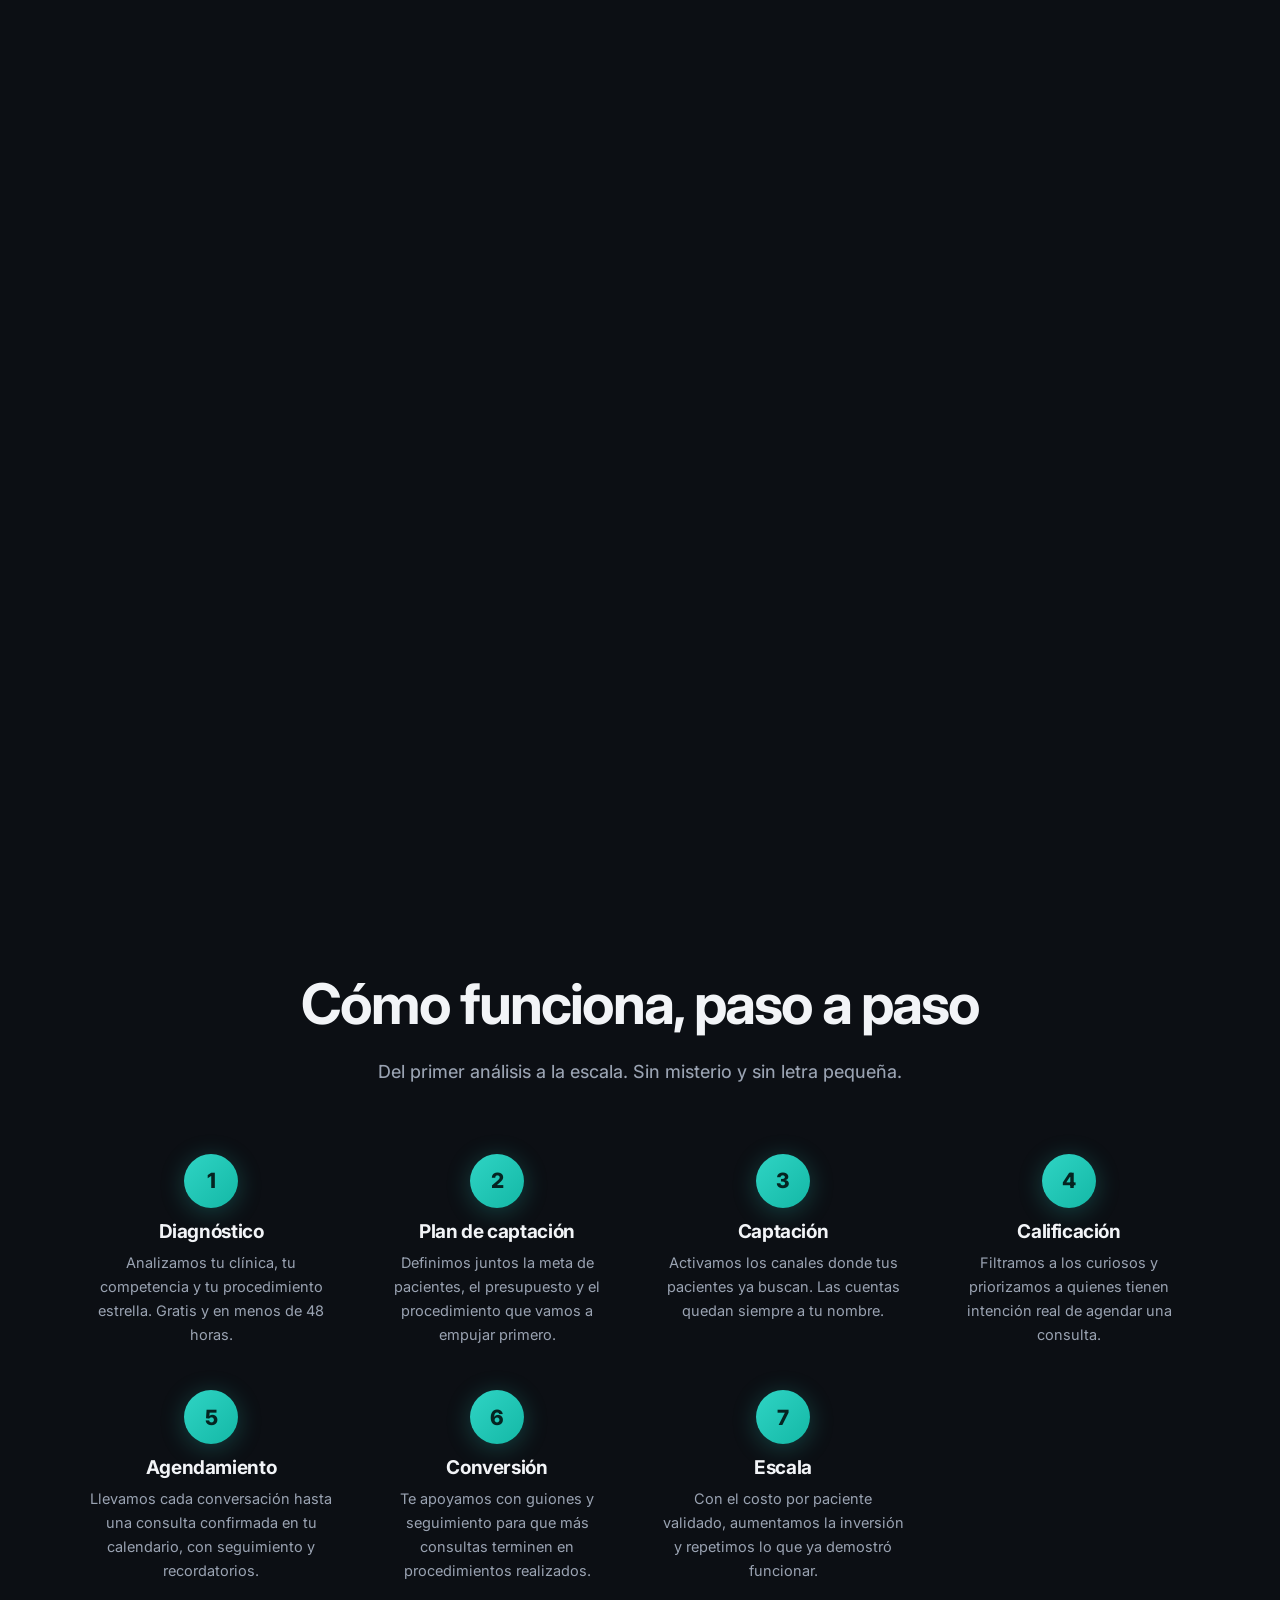
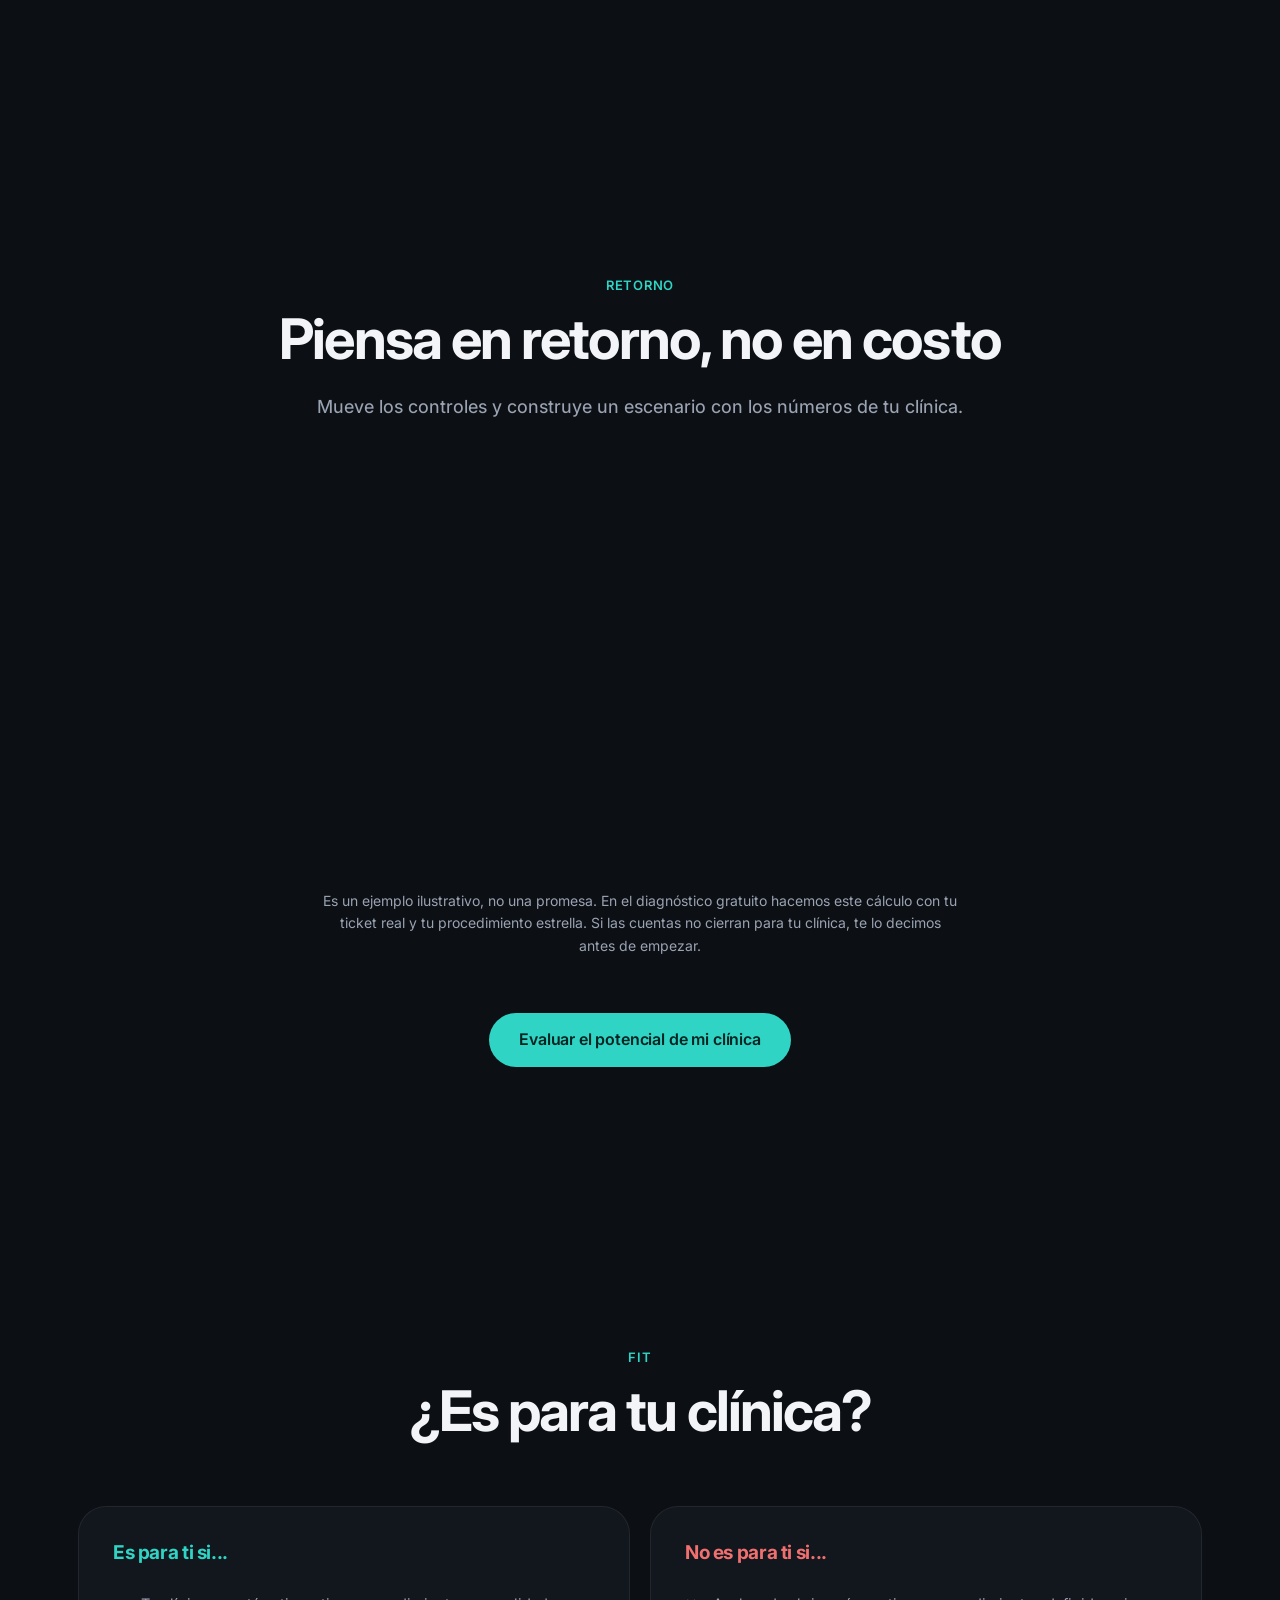
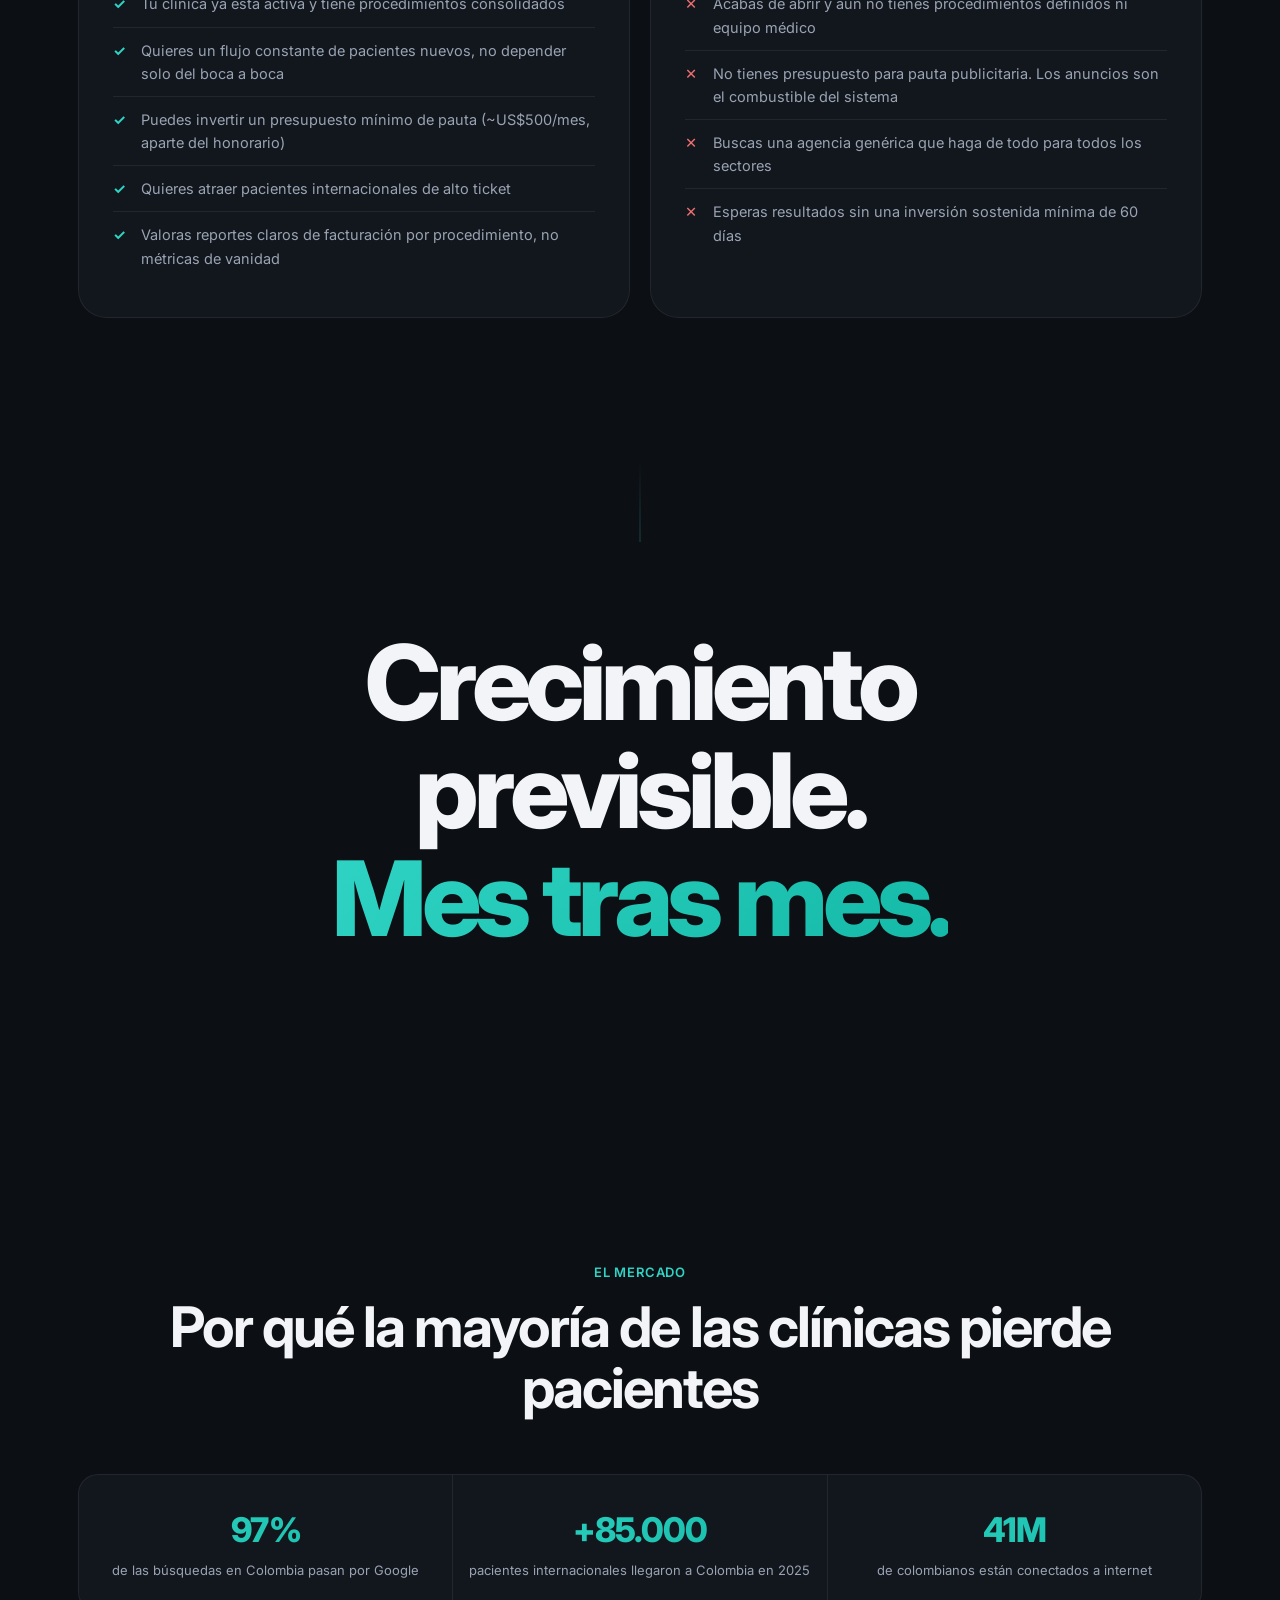
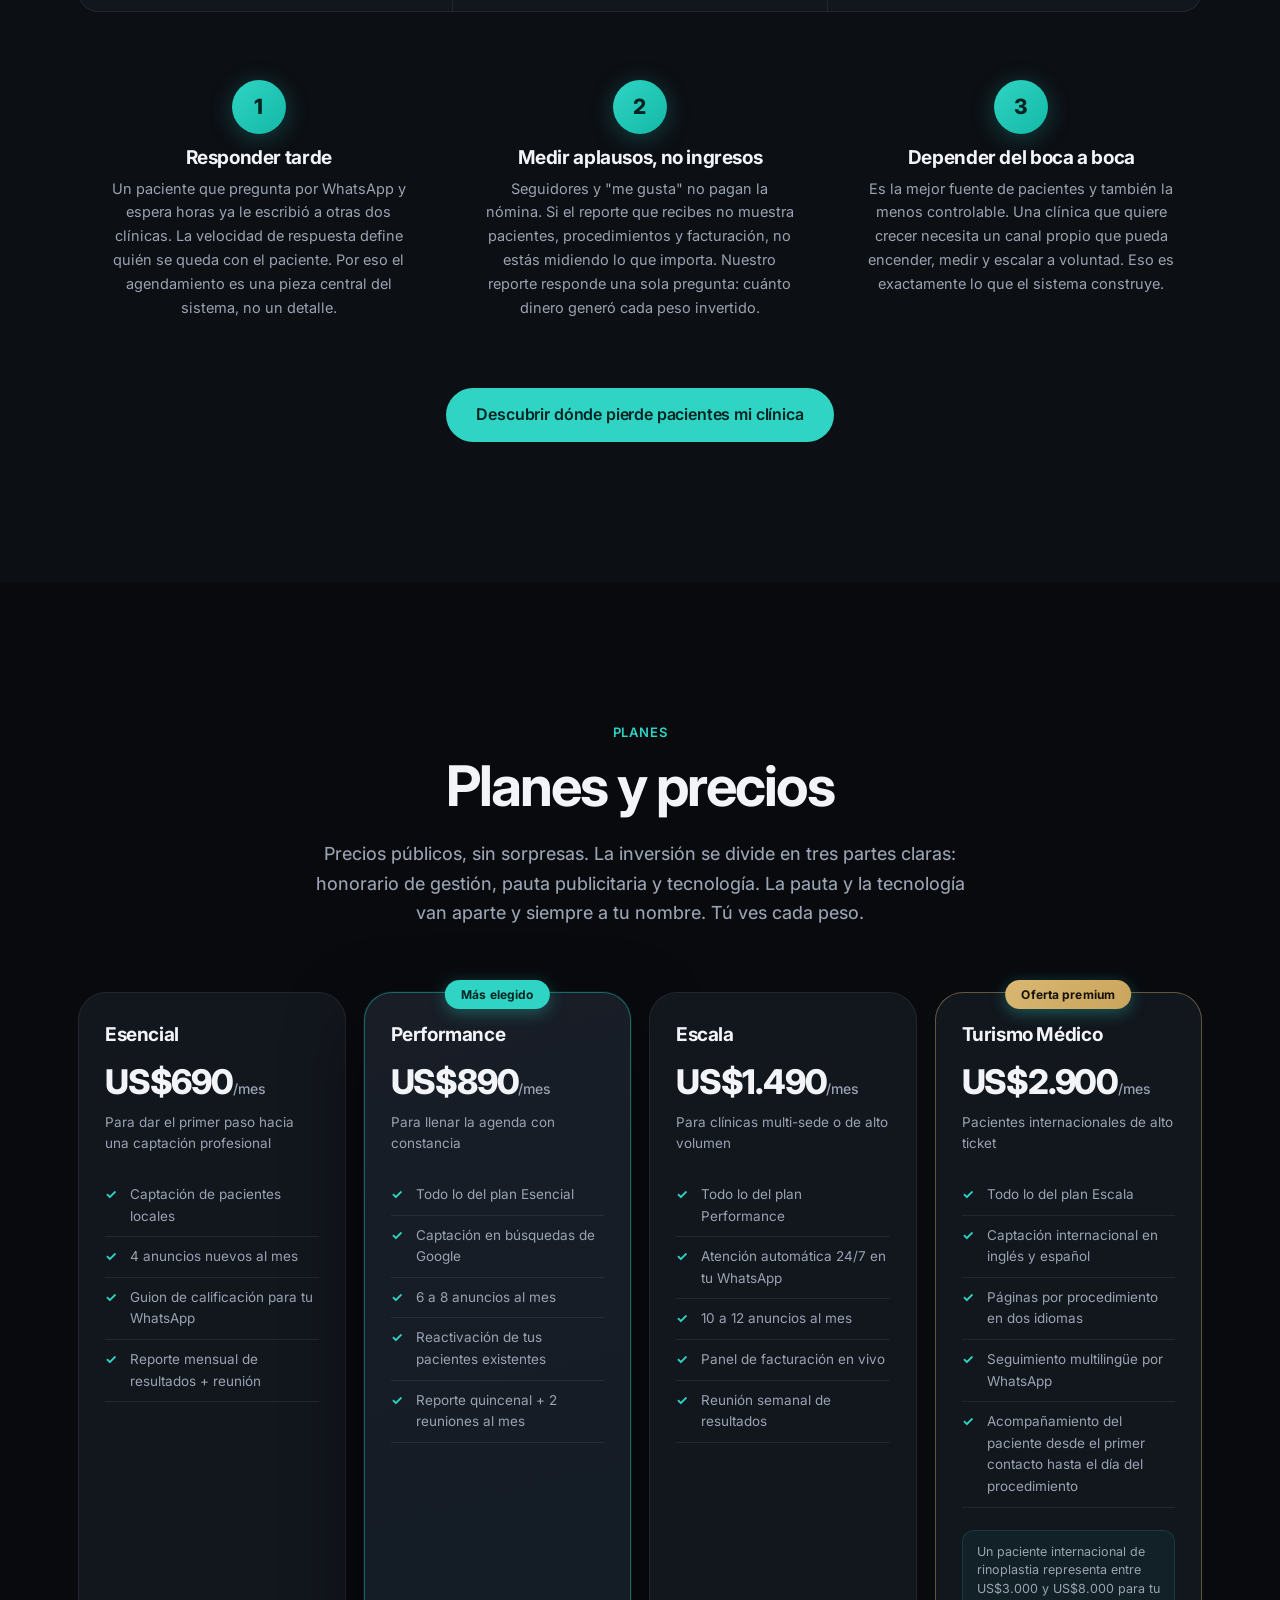
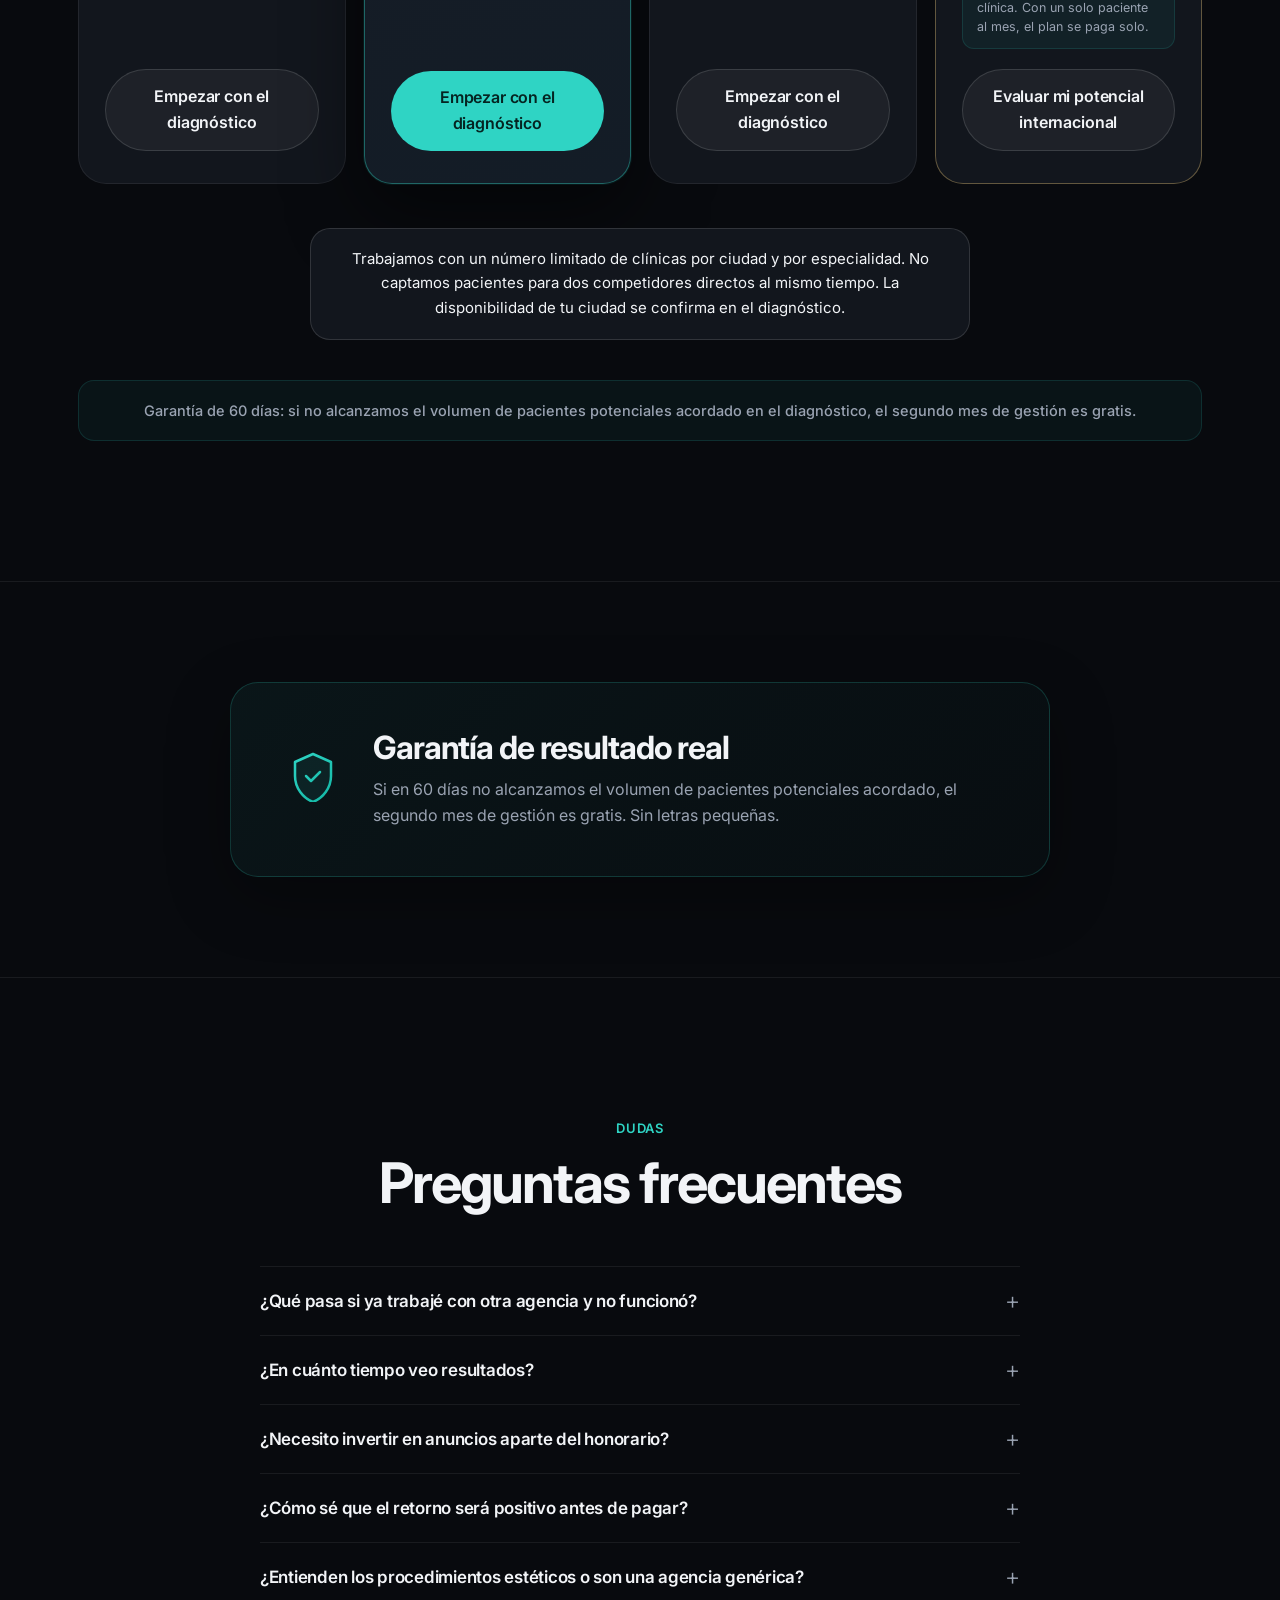
==== commit 25ad0da2: "SEO tecnico: robots.txt, sitemap.xml, canonical e Schema.org JSON-LD com Organization + WebSite + Se" ====
--- a/index.html
+++ b/index.html
@@ -30,6 +30,62 @@
 <link href="https://fonts.googleapis.com/css2?family=Inter:wght@400;500;600;700;800&family=Sora:wght@700&display=swap" rel="stylesheet">
 <link rel="stylesheet" href="styles.css">
 <link rel="icon" type="image/svg+xml" href="brand/favicon.svg">
+<link rel="canonical" href="https://www.vectamkt.com/">
+
+<!-- Dados estruturados (Schema.org) — ajuda o Google a entender quem somos e o que fazemos -->
+<script type="application/ld+json">
+{
+  "@context": "https://schema.org",
+  "@graph": [
+    {
+      "@type": "Organization",
+      "@id": "https://www.vectamkt.com/#organization",
+      "name": "Vecta",
+      "url": "https://www.vectamkt.com/",
+      "logo": "https://www.vectamkt.com/brand/logo-mark.png",
+      "image": "https://www.vectamkt.com/brand/og-image.png",
+      "email": "contacto@vectamkt.com",
+      "description": "Sistema de captación de pacientes para clínicas del sector estético en Colombia.",
+      "areaServed": [
+        { "@type": "City", "name": "Bogotá" },
+        { "@type": "City", "name": "Medellín" },
+        { "@type": "City", "name": "Cali" },
+        { "@type": "Country", "name": "Colombia" }
+      ],
+      "knowsLanguage": ["es", "en"]
+    },
+    {
+      "@type": "WebSite",
+      "@id": "https://www.vectamkt.com/#website",
+      "url": "https://www.vectamkt.com/",
+      "name": "Vecta",
+      "inLanguage": "es-CO",
+      "publisher": { "@id": "https://www.vectamkt.com/#organization" }
+    },
+    {
+      "@type": "Service",
+      "name": "Sistema Vecta - Captación de pacientes para clínicas estéticas",
+      "provider": { "@id": "https://www.vectamkt.com/#organization" },
+      "serviceType": "Marketing de captación de pacientes",
+      "areaServed": { "@type": "Country", "name": "Colombia" },
+      "audience": {
+        "@type": "Audience",
+        "audienceType": "Clínicas de medicina estética, cirugía plástica, dermatología estética, odontología estética, trasplante capilar y medicina para bajar de peso"
+      },
+      "hasOfferCatalog": {
+        "@type": "OfferCatalog",
+        "name": "Planes Vecta",
+        "itemListElement": [
+          { "@type": "Offer", "name": "Esencial", "price": "690", "priceCurrency": "USD", "description": "Captación de pacientes locales, 4 anuncios al mes, guion de calificación y reporte mensual." },
+          { "@type": "Offer", "name": "Performance", "price": "890", "priceCurrency": "USD", "description": "Todo lo del plan Esencial más captación en búsquedas de Google, 6 a 8 anuncios al mes y reporte quincenal." },
+          { "@type": "Offer", "name": "Escala", "price": "1490", "priceCurrency": "USD", "description": "Para clínicas multi-sede: atención automática en WhatsApp, 10 a 12 anuncios al mes y panel de facturación." },
+          { "@type": "Offer", "name": "Turismo Médico", "price": "2900", "priceCurrency": "USD", "description": "Captación internacional bilingüe y acompañamiento del paciente hasta el día del procedimiento." }
+        ]
+      }
+    }
+  ]
+}
+</script>
 </head>
 <body>
 
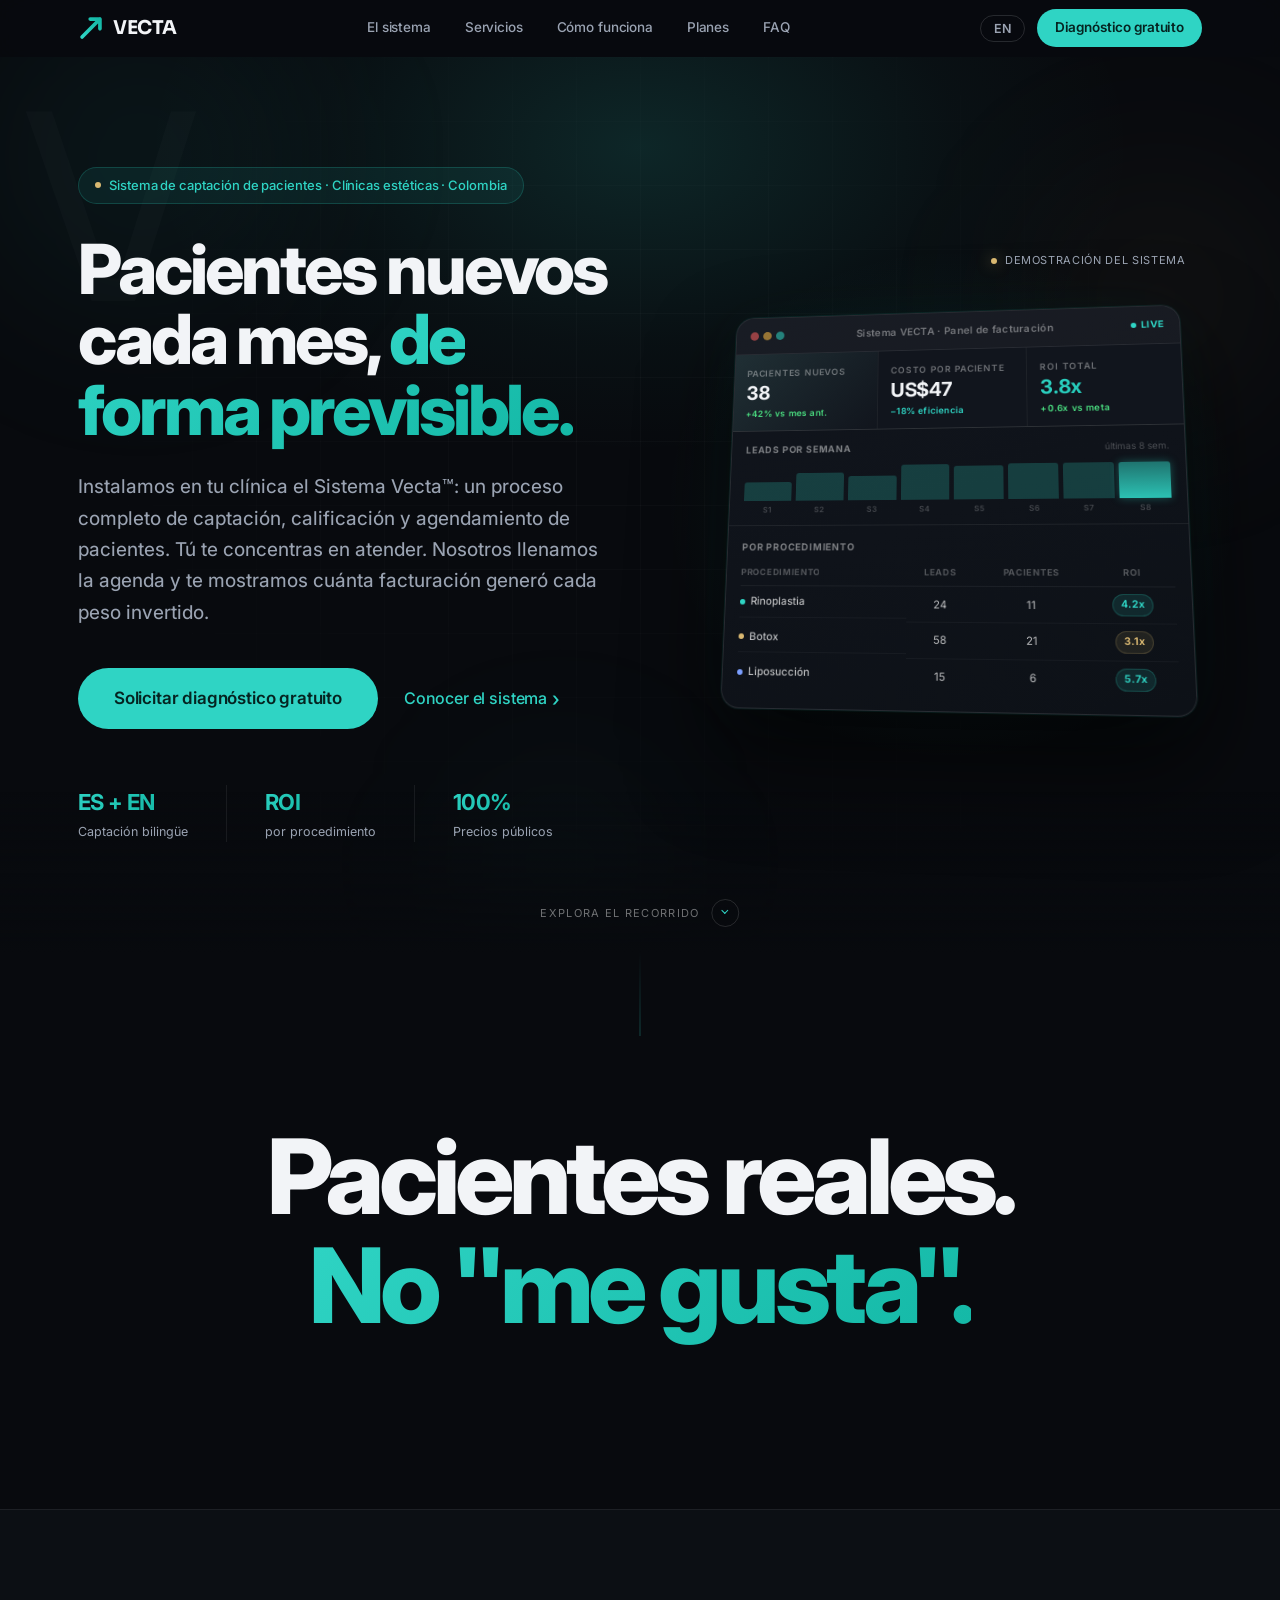
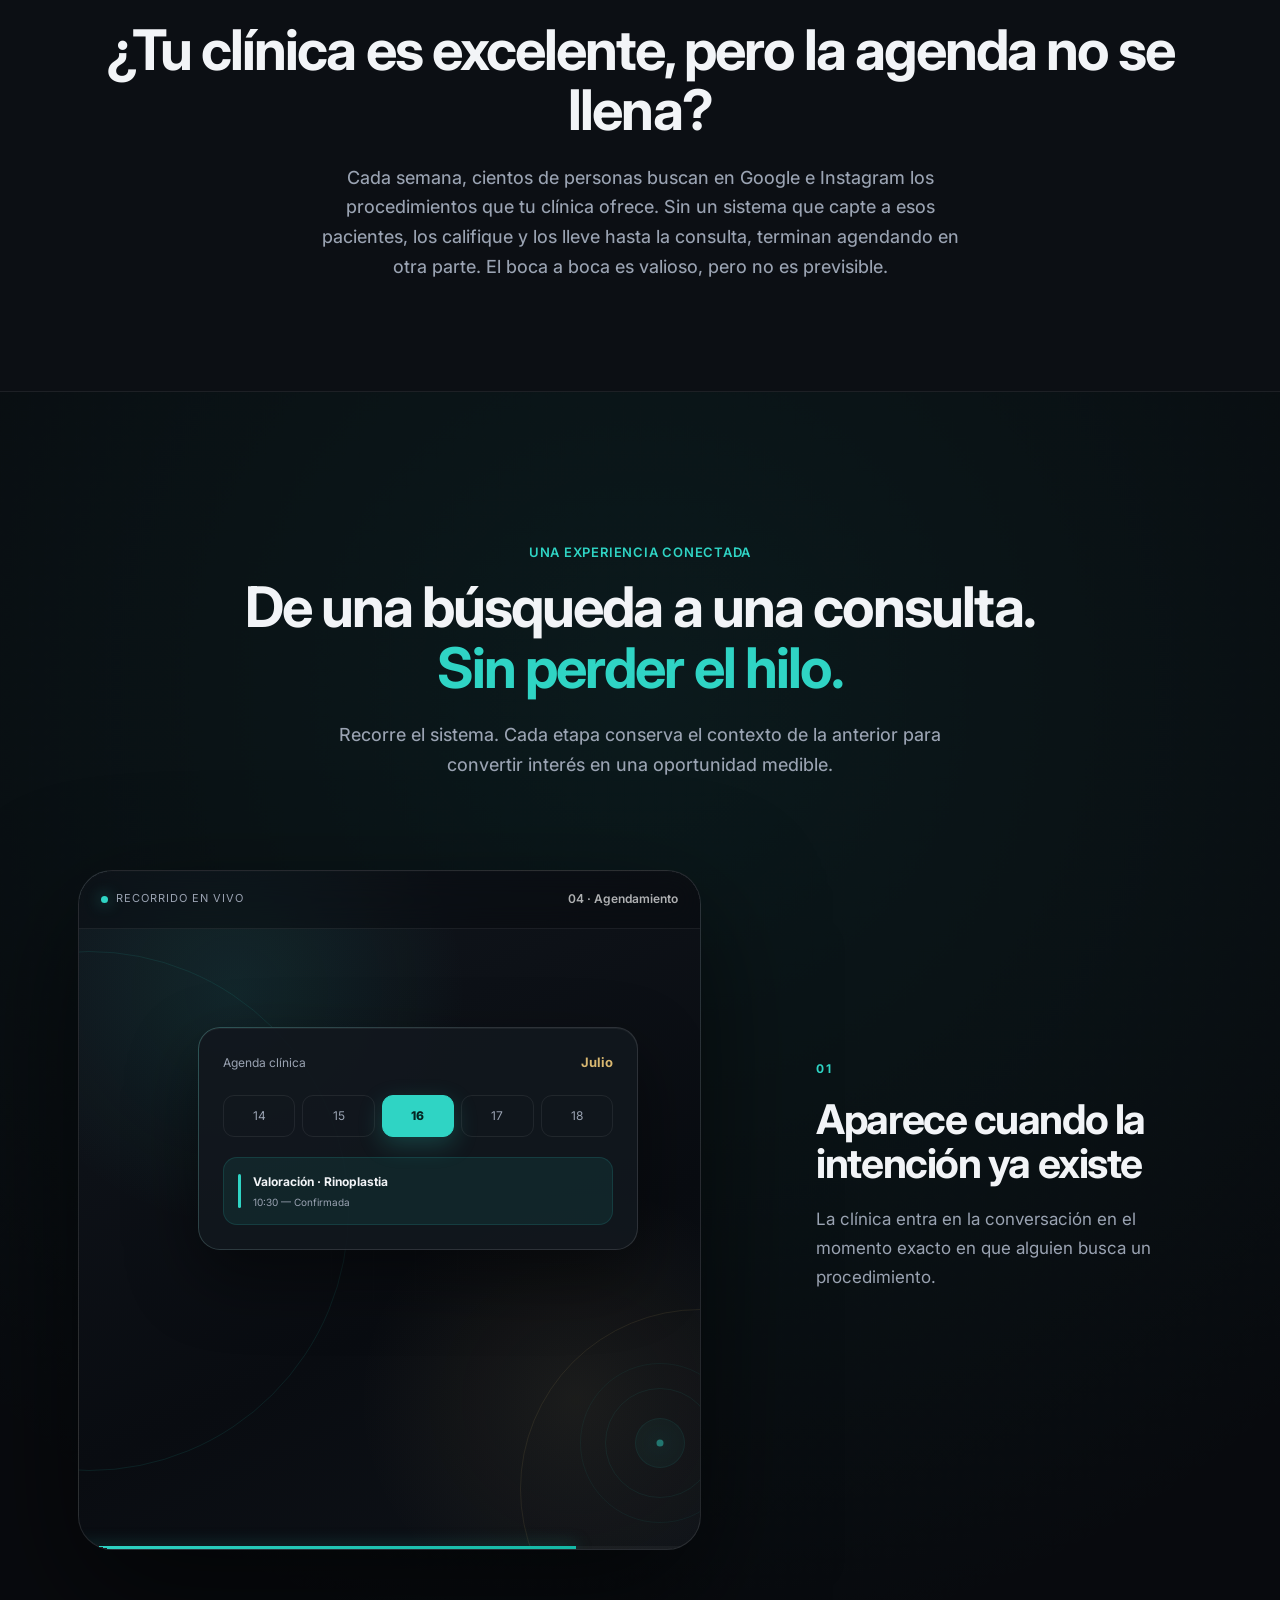
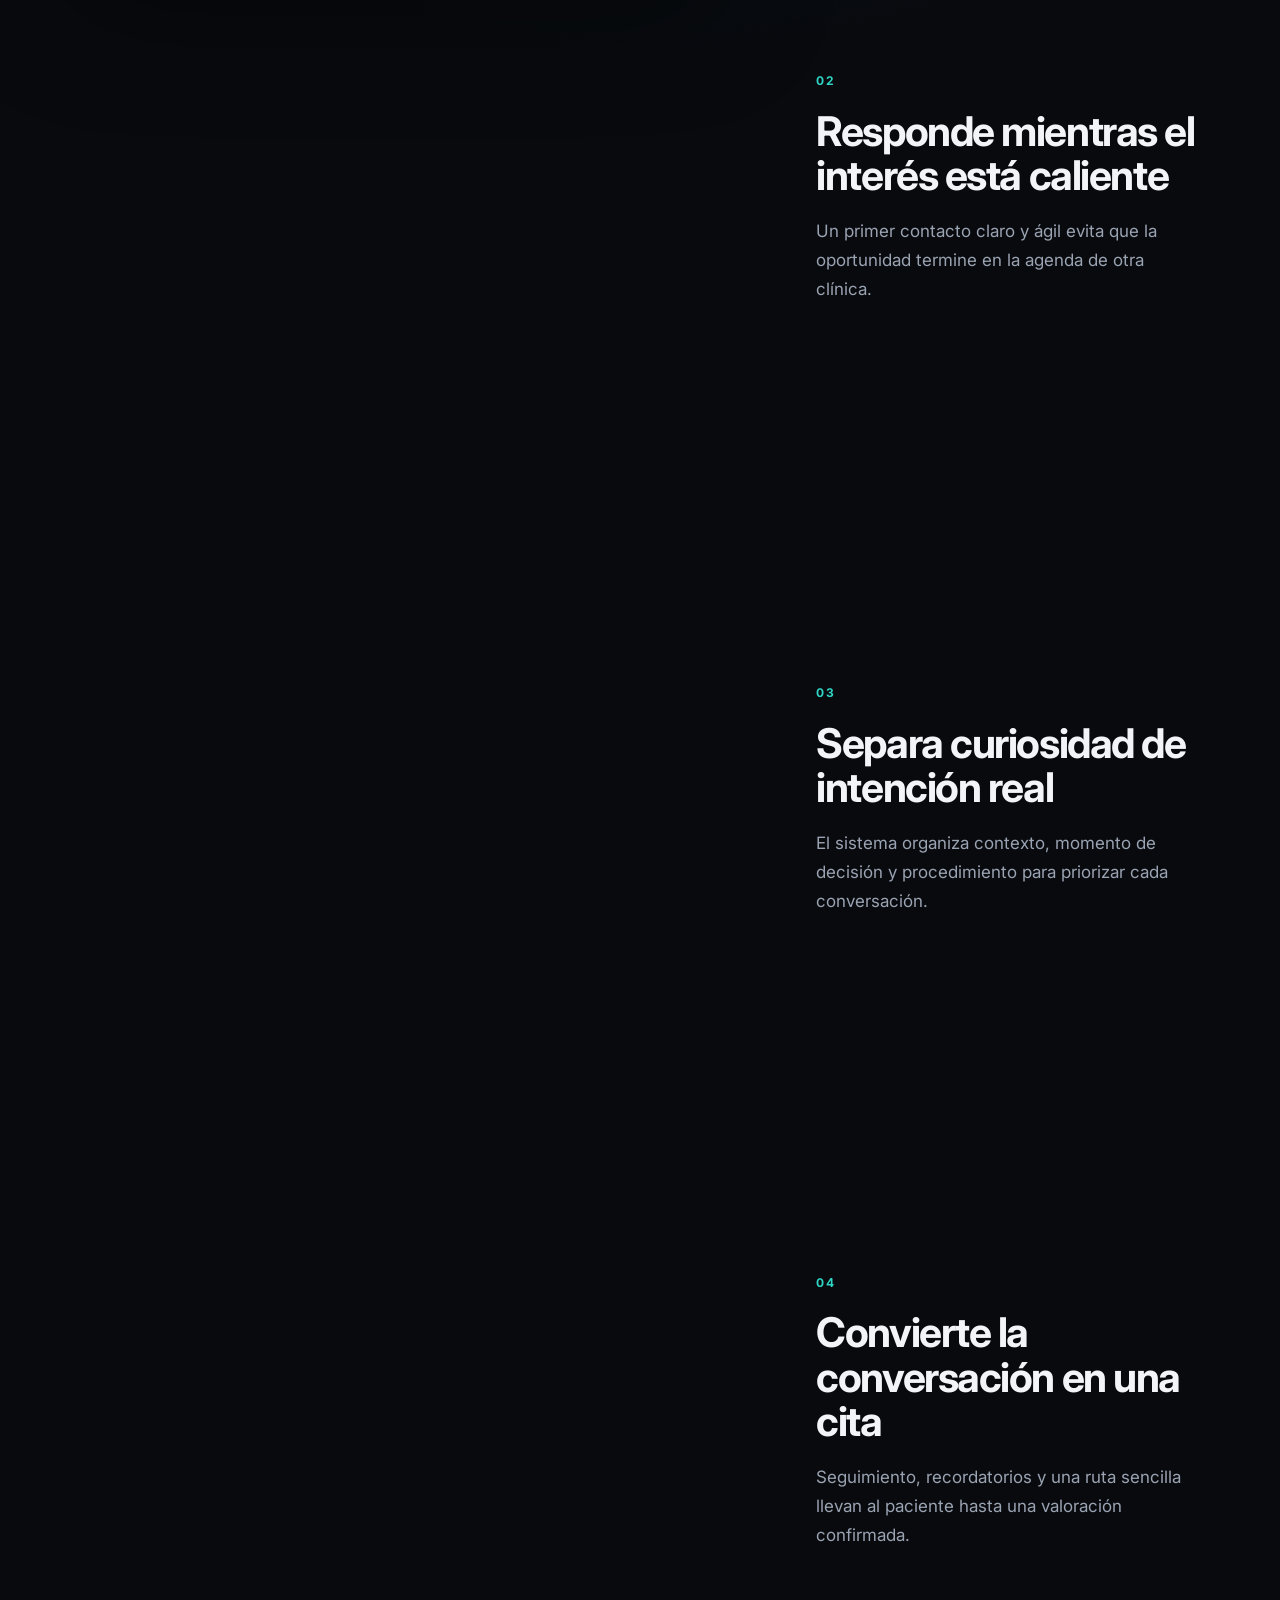
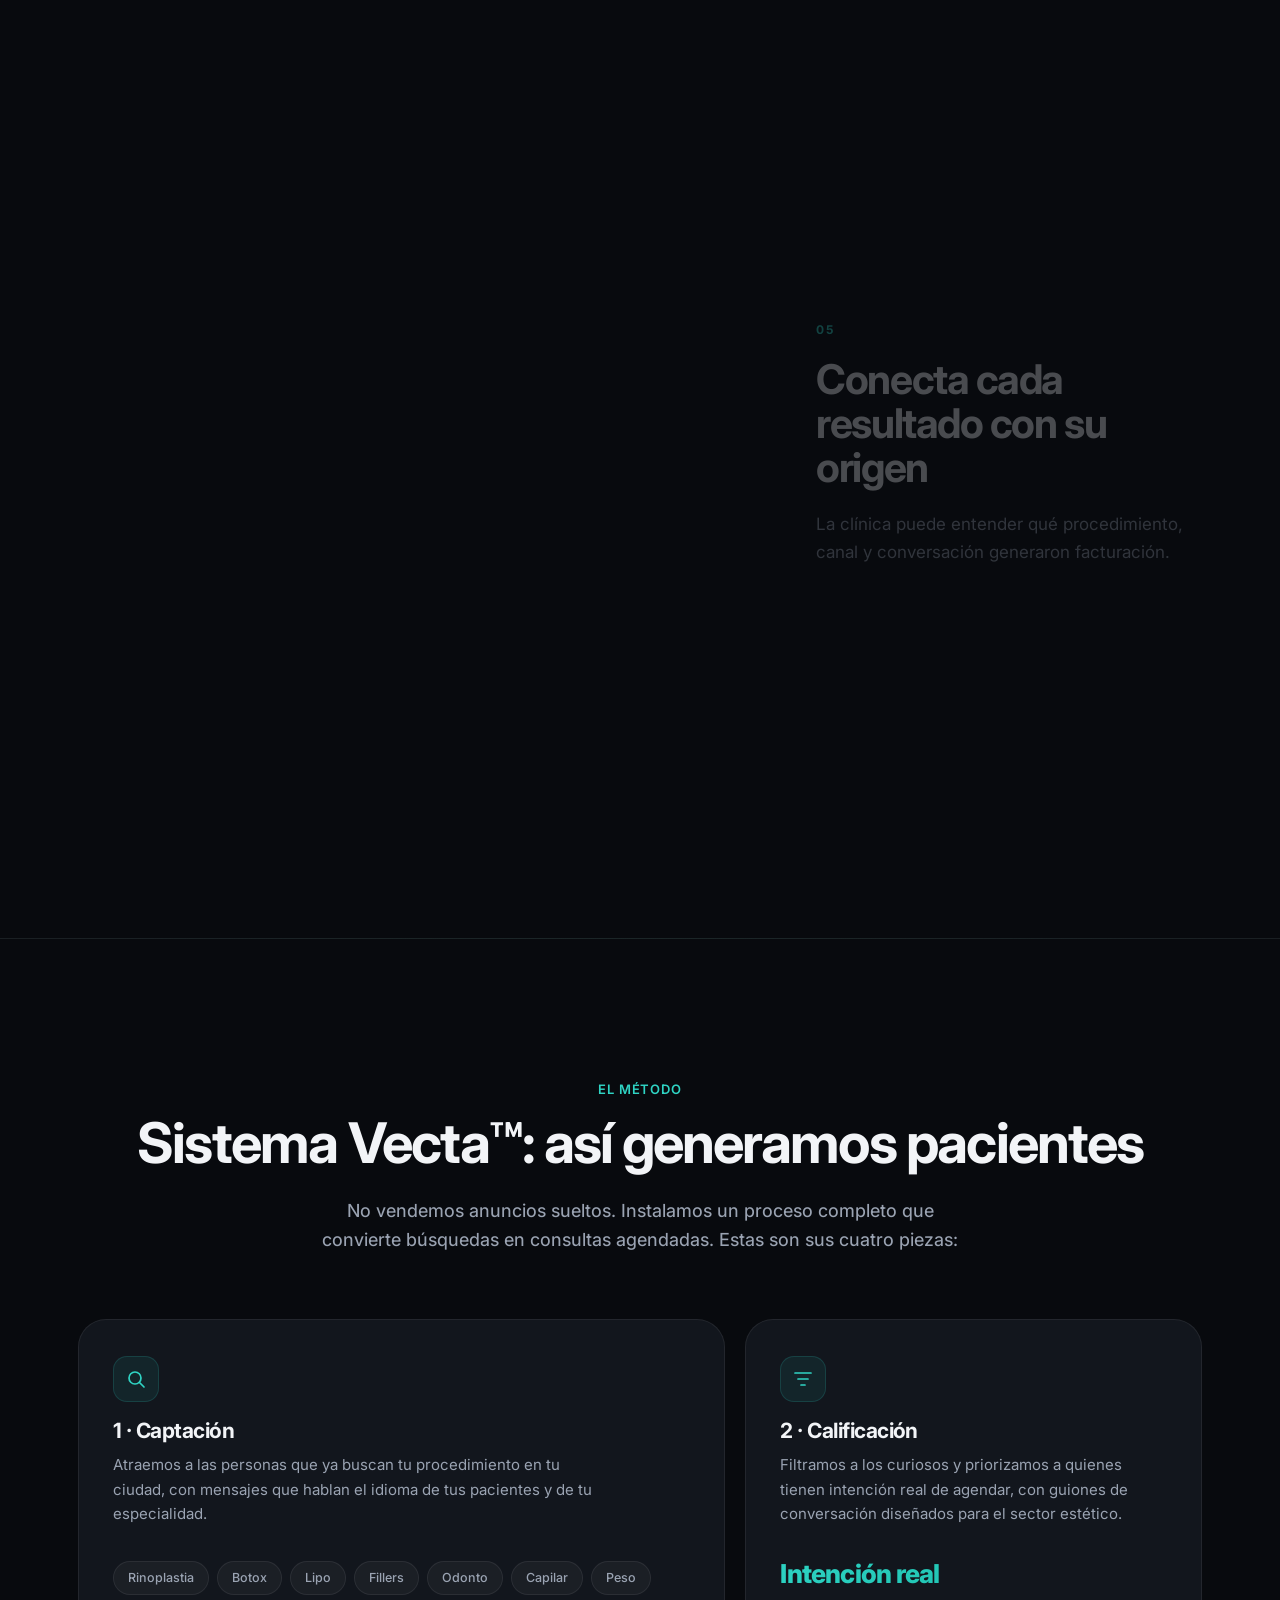
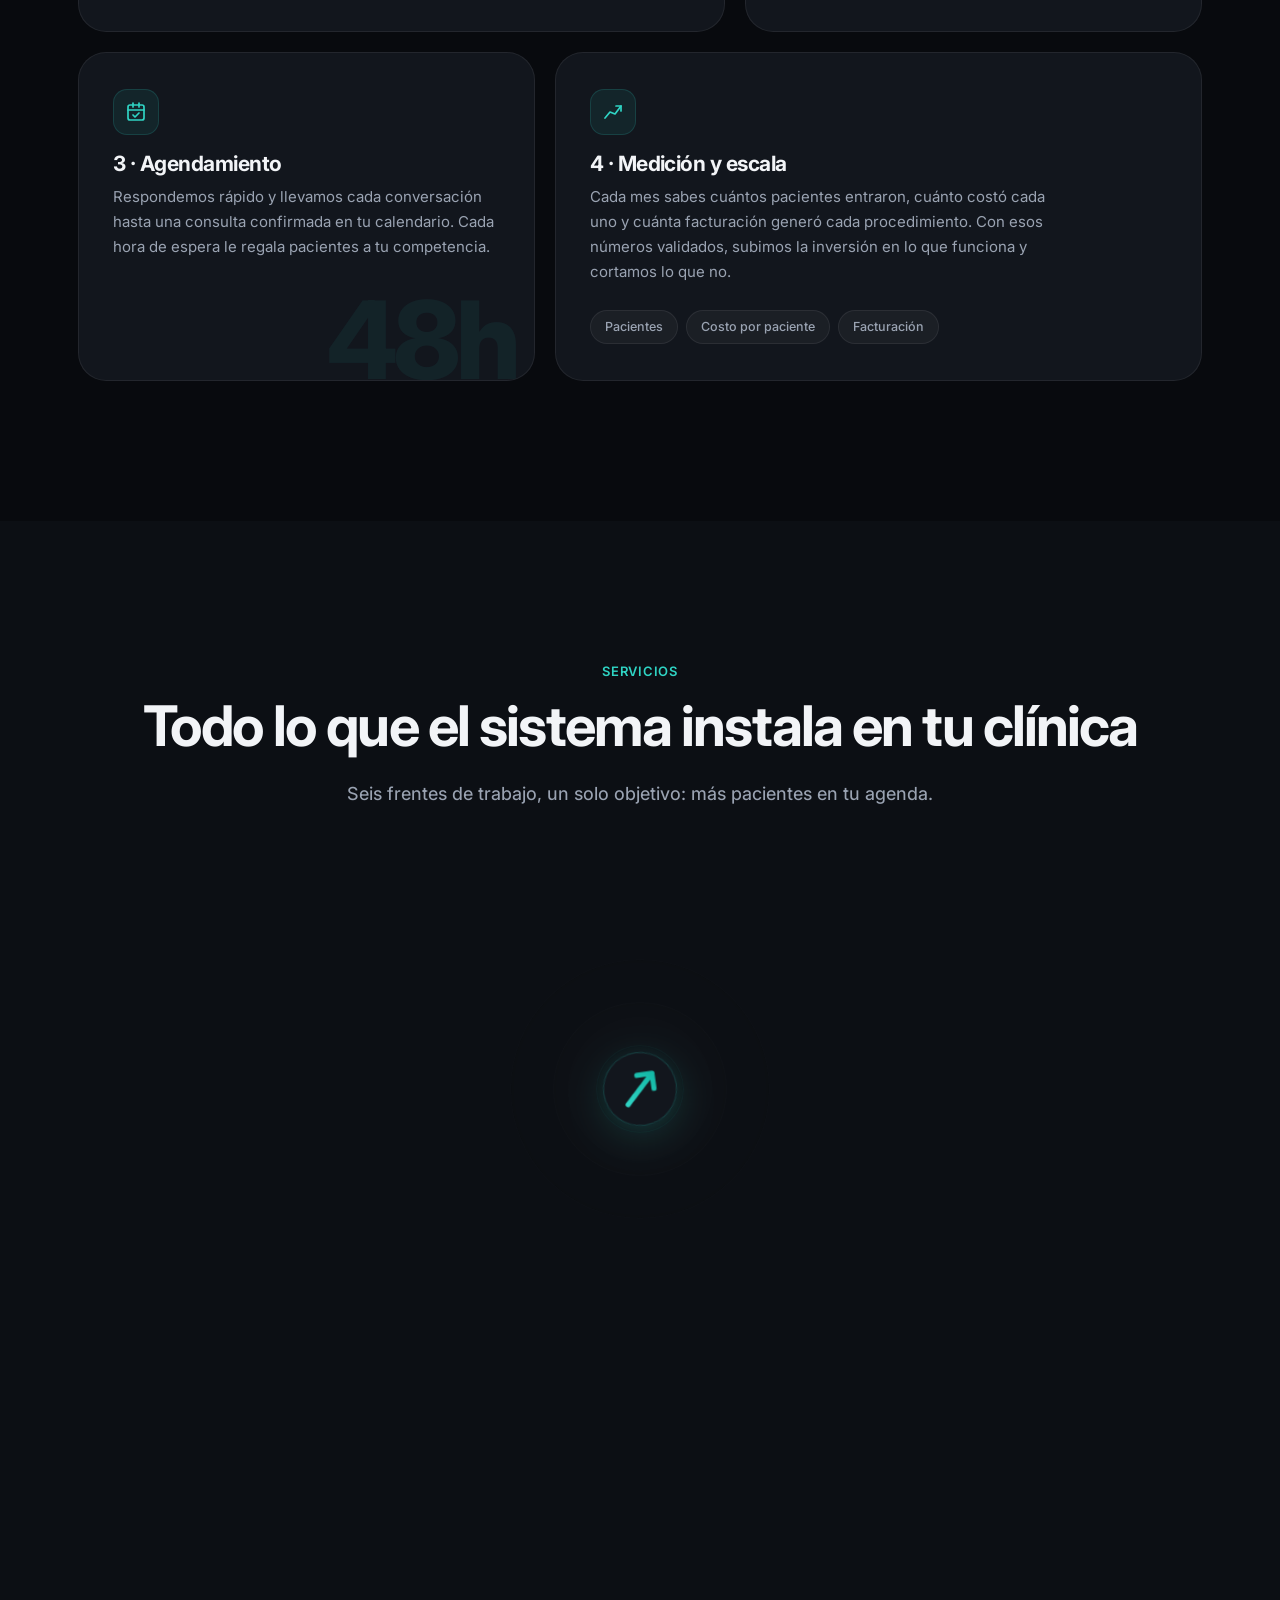
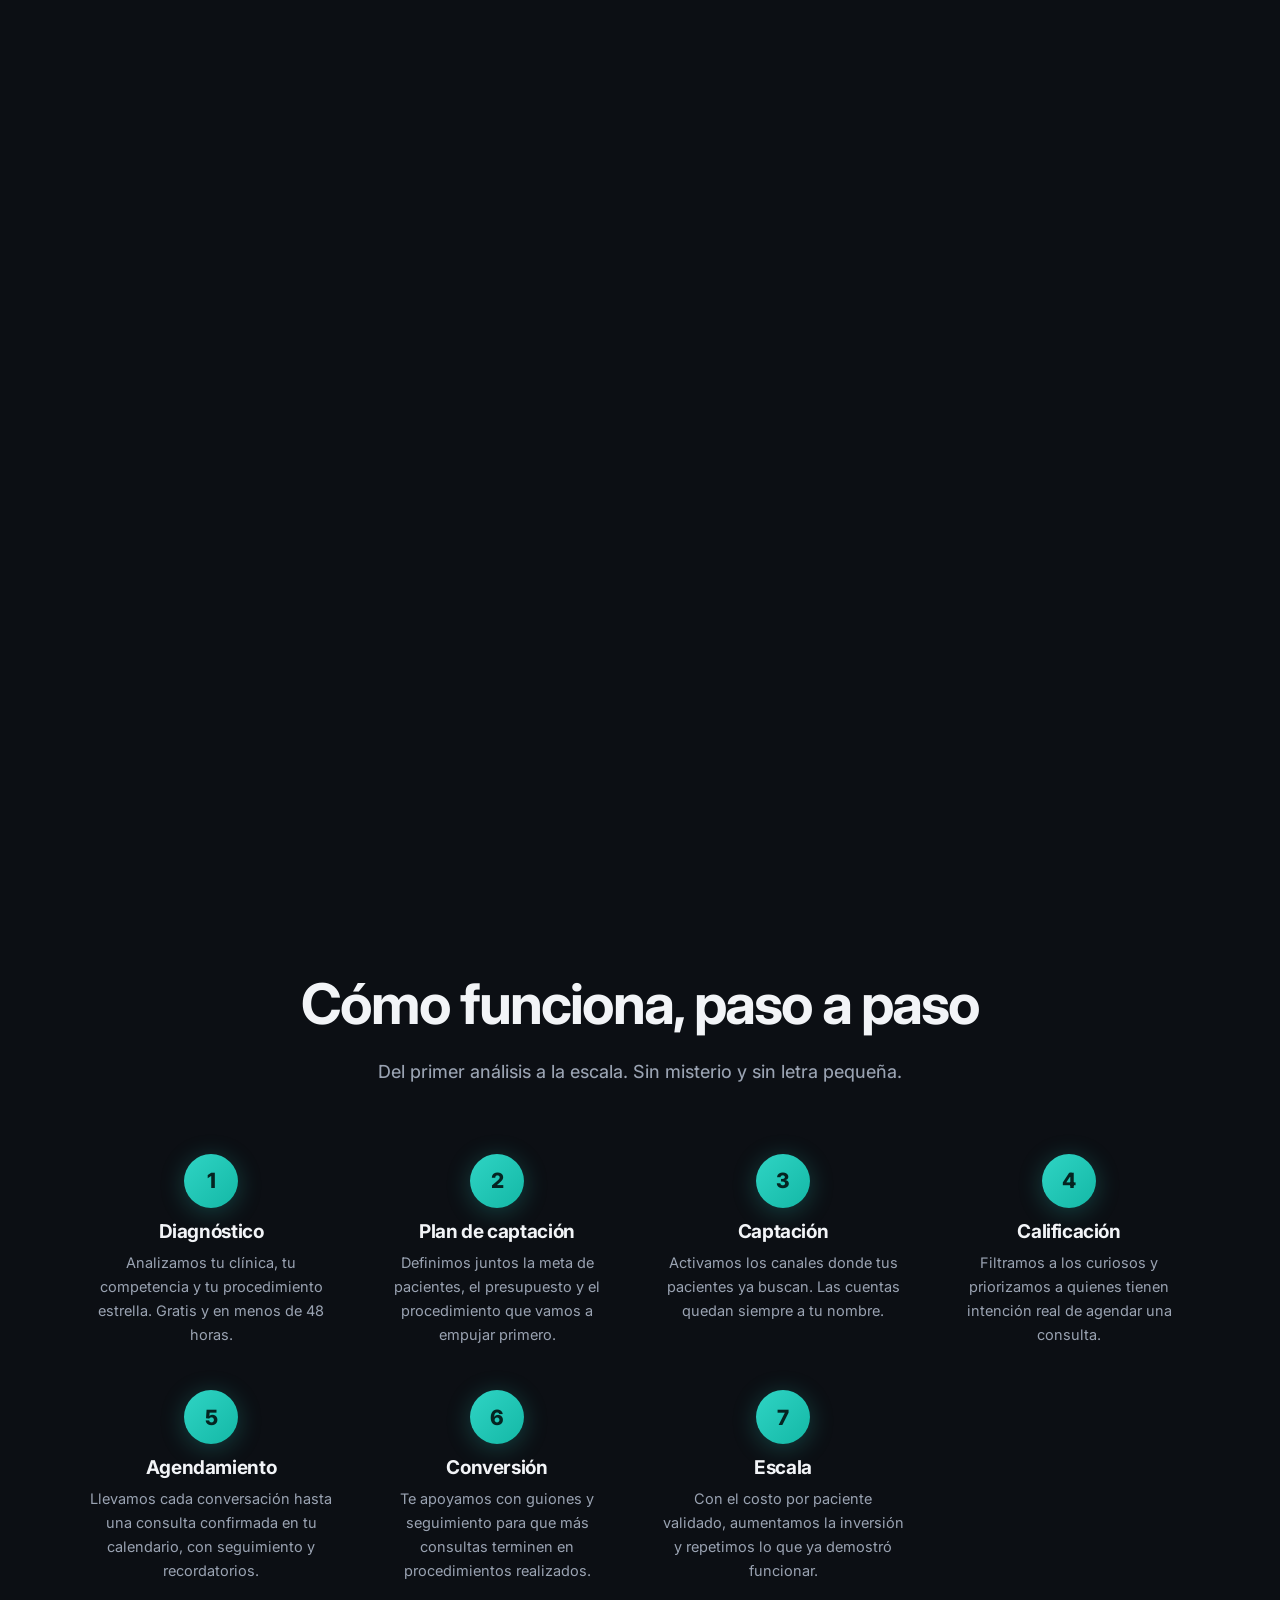
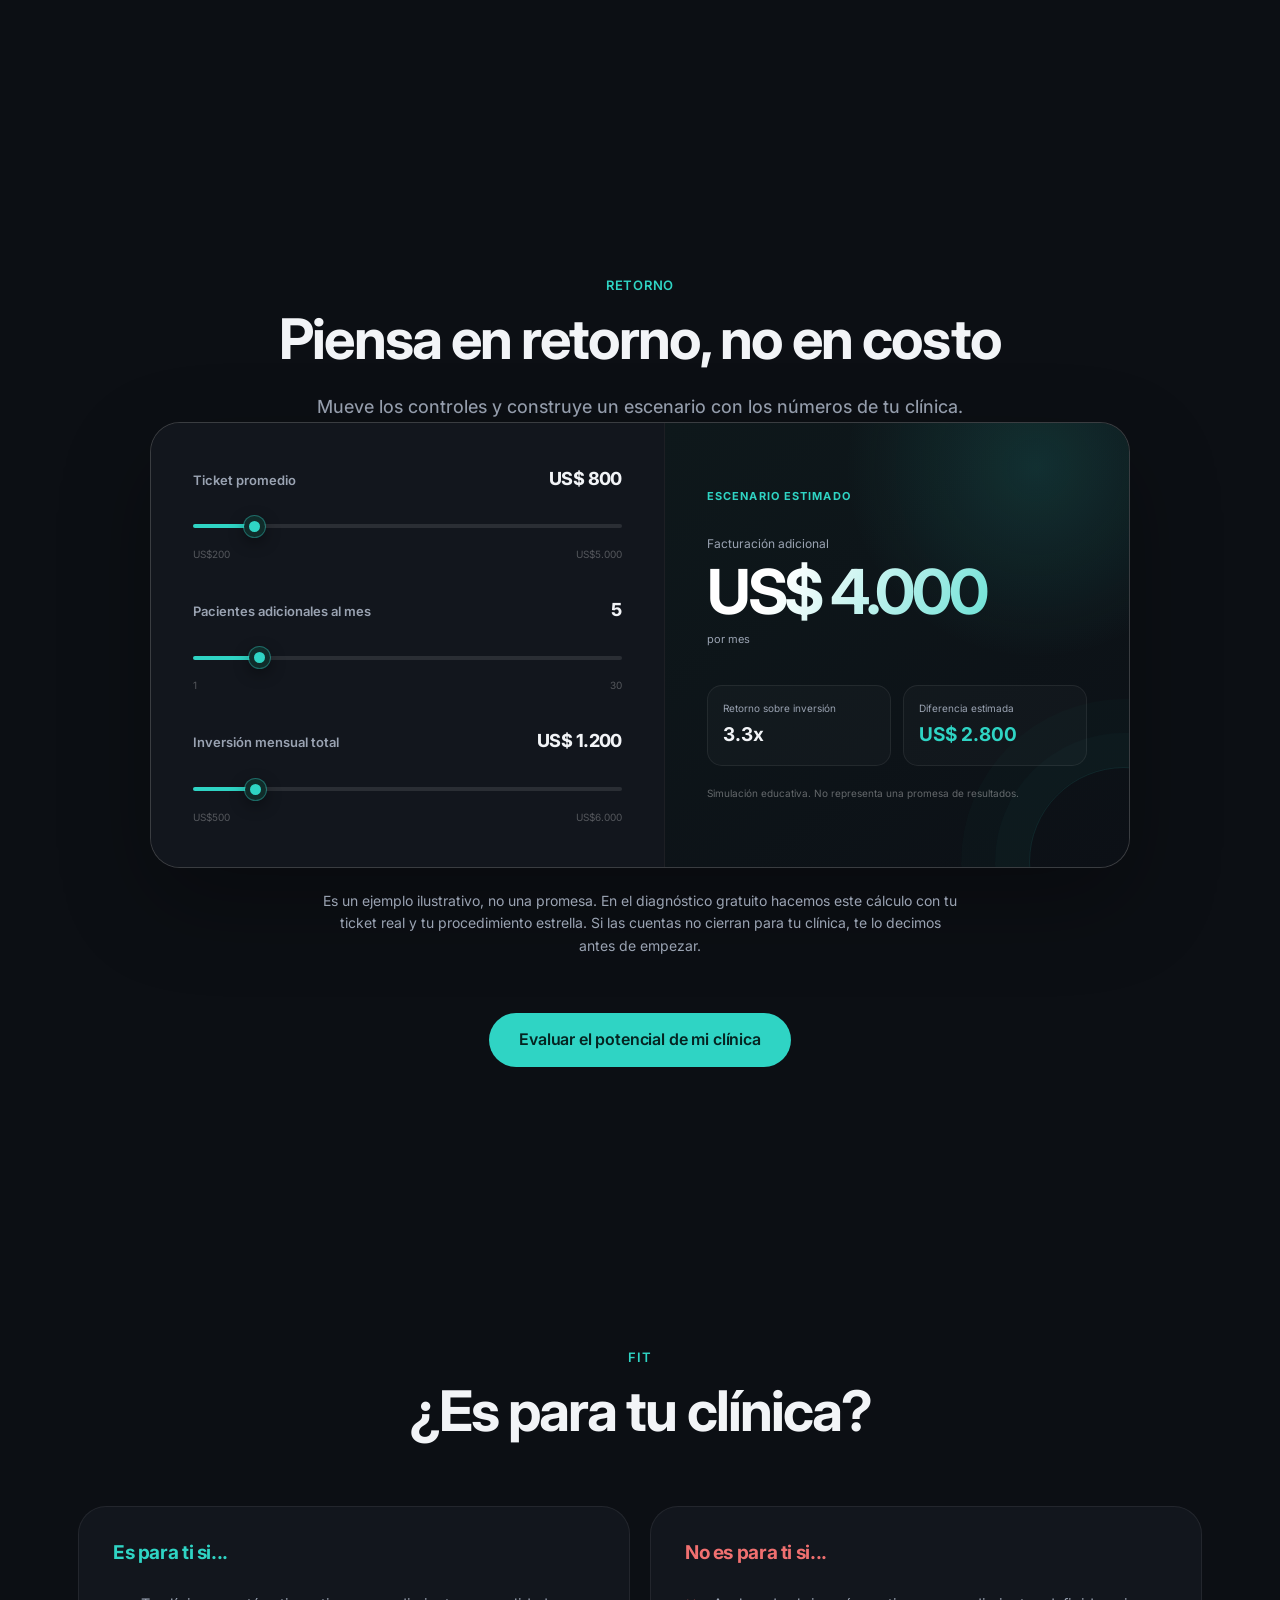
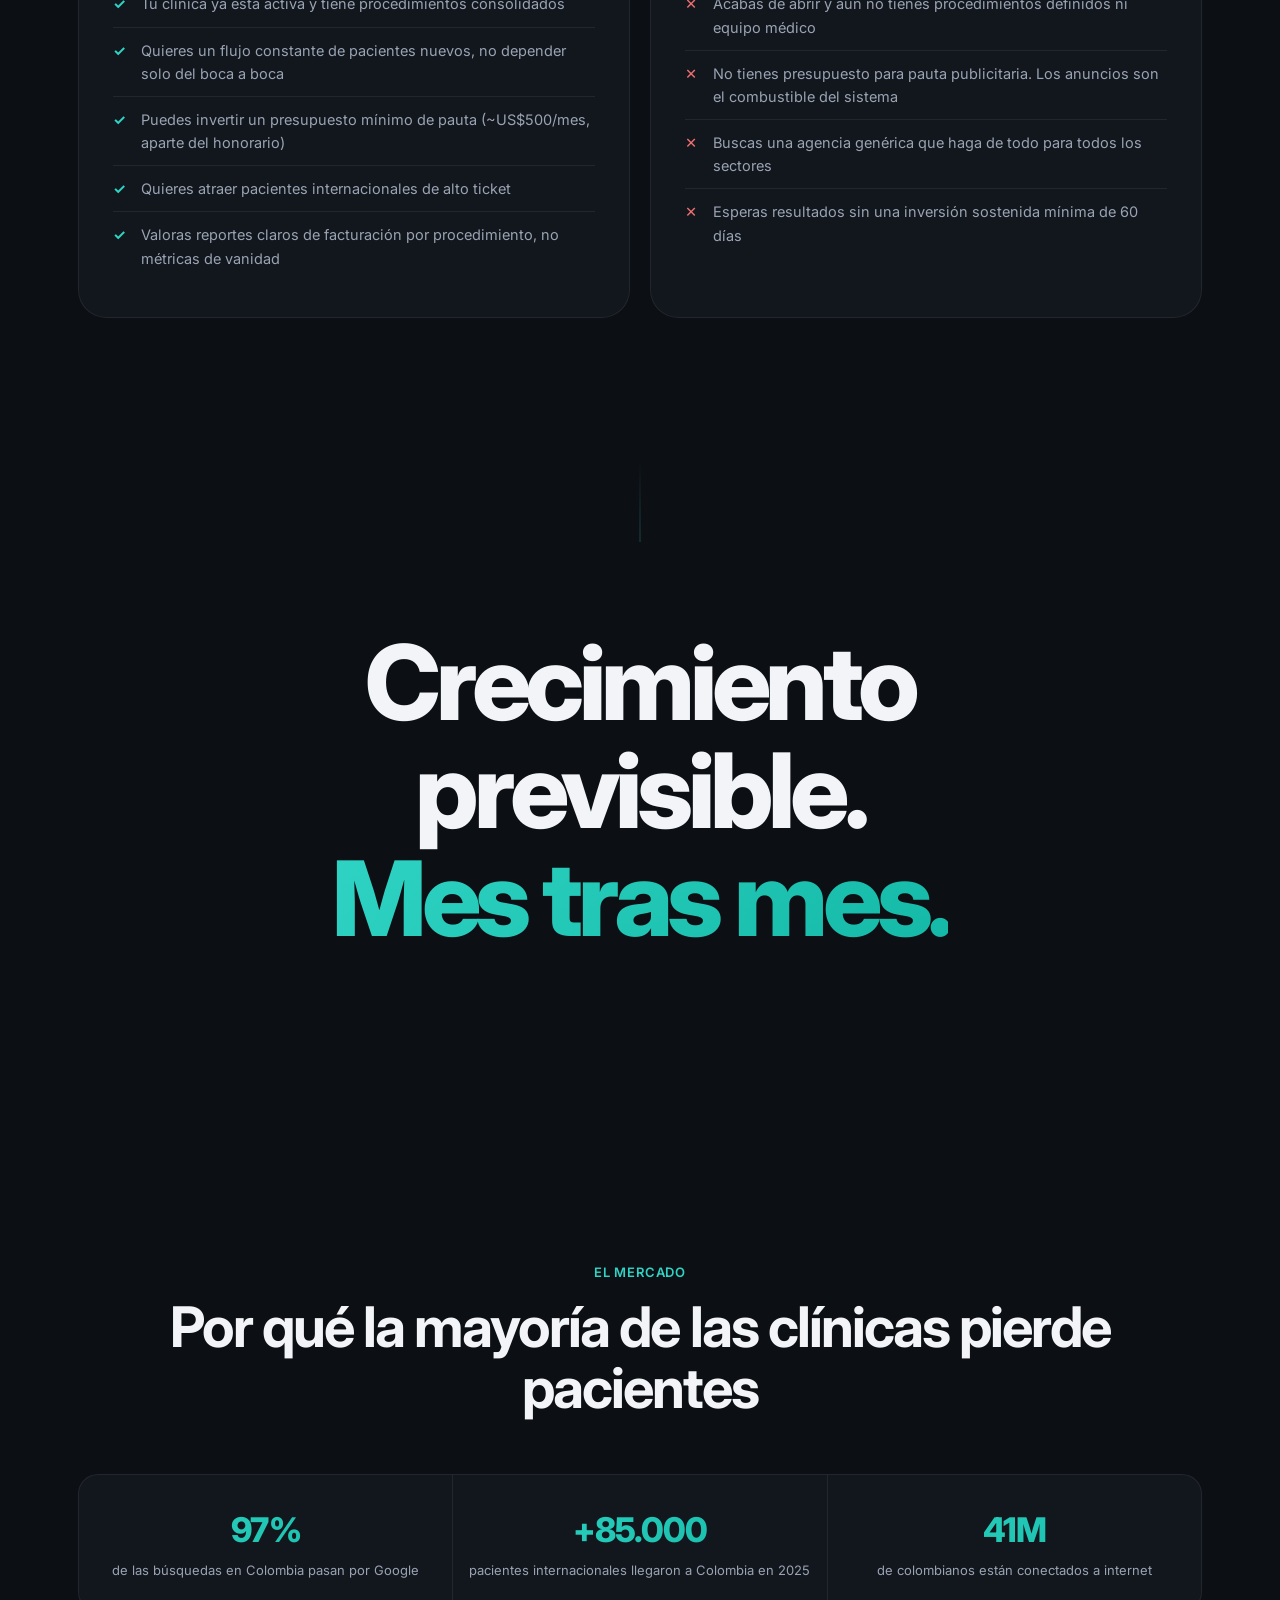
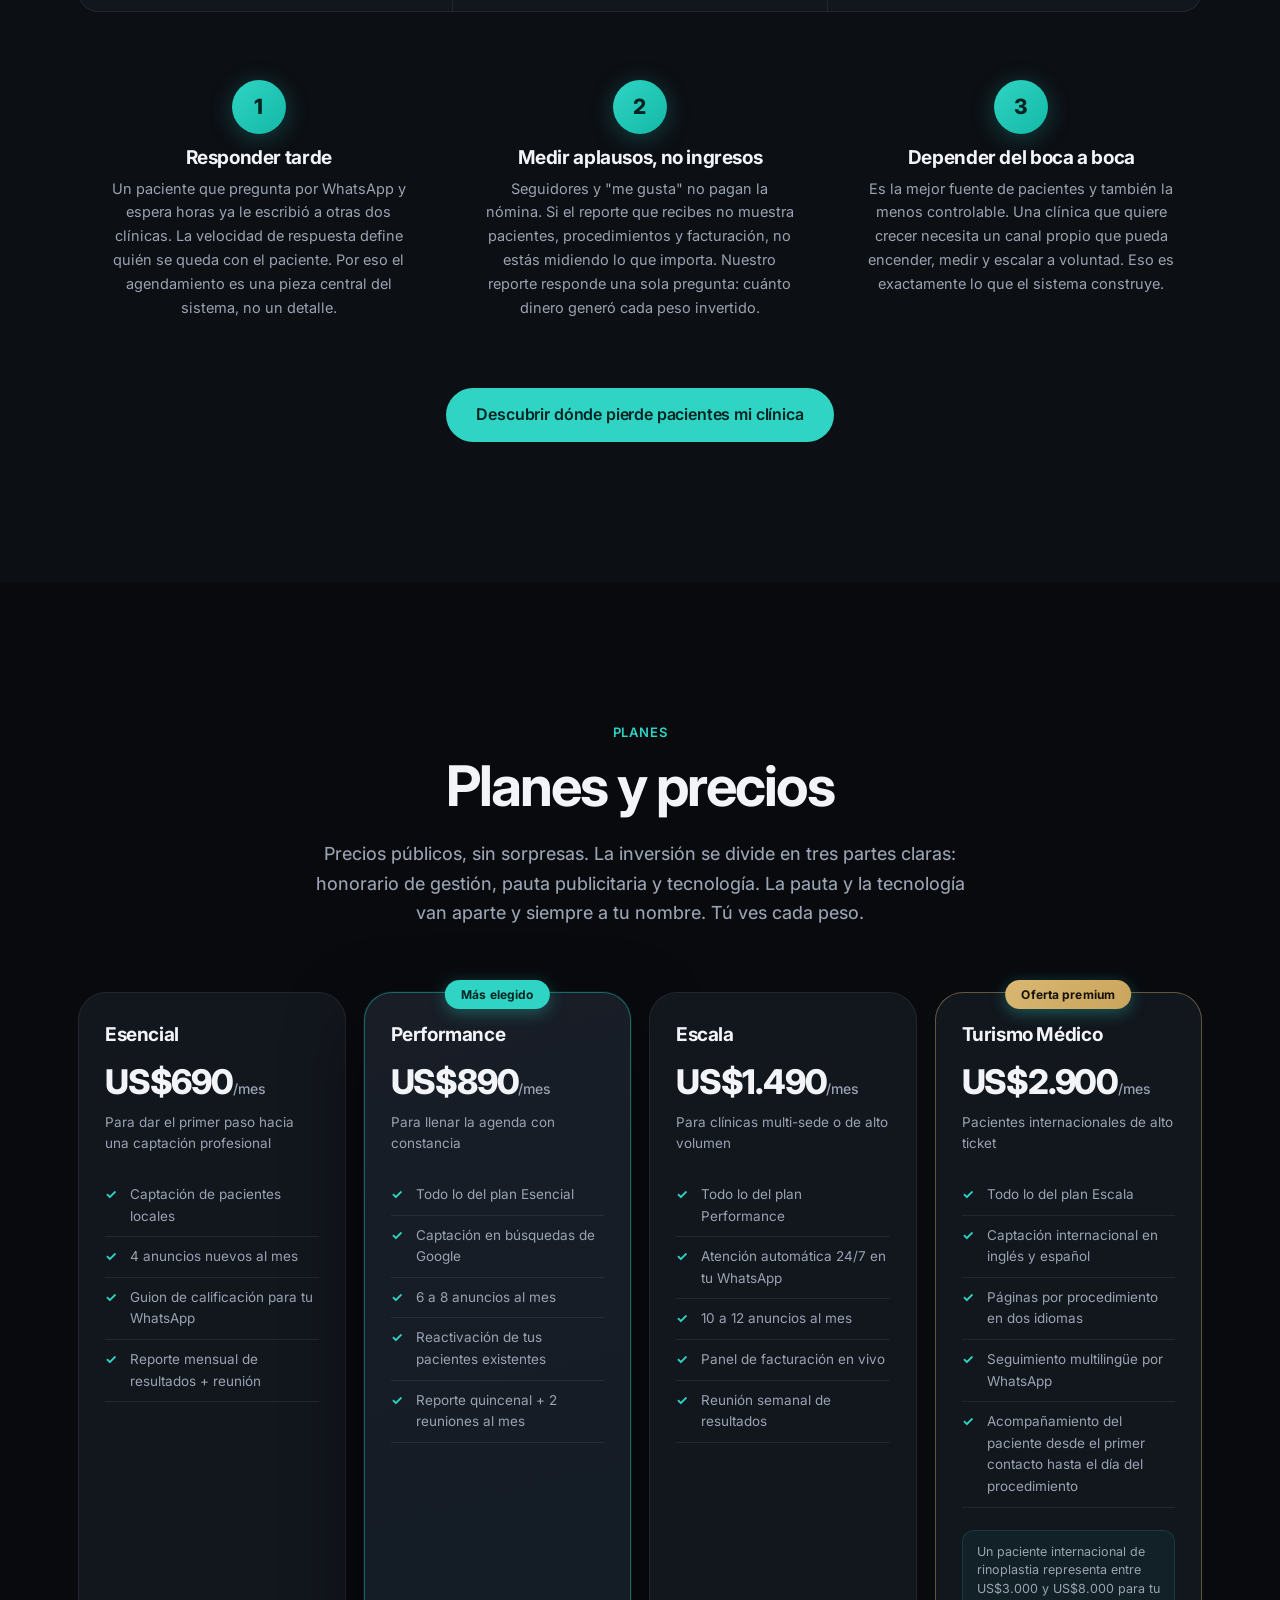
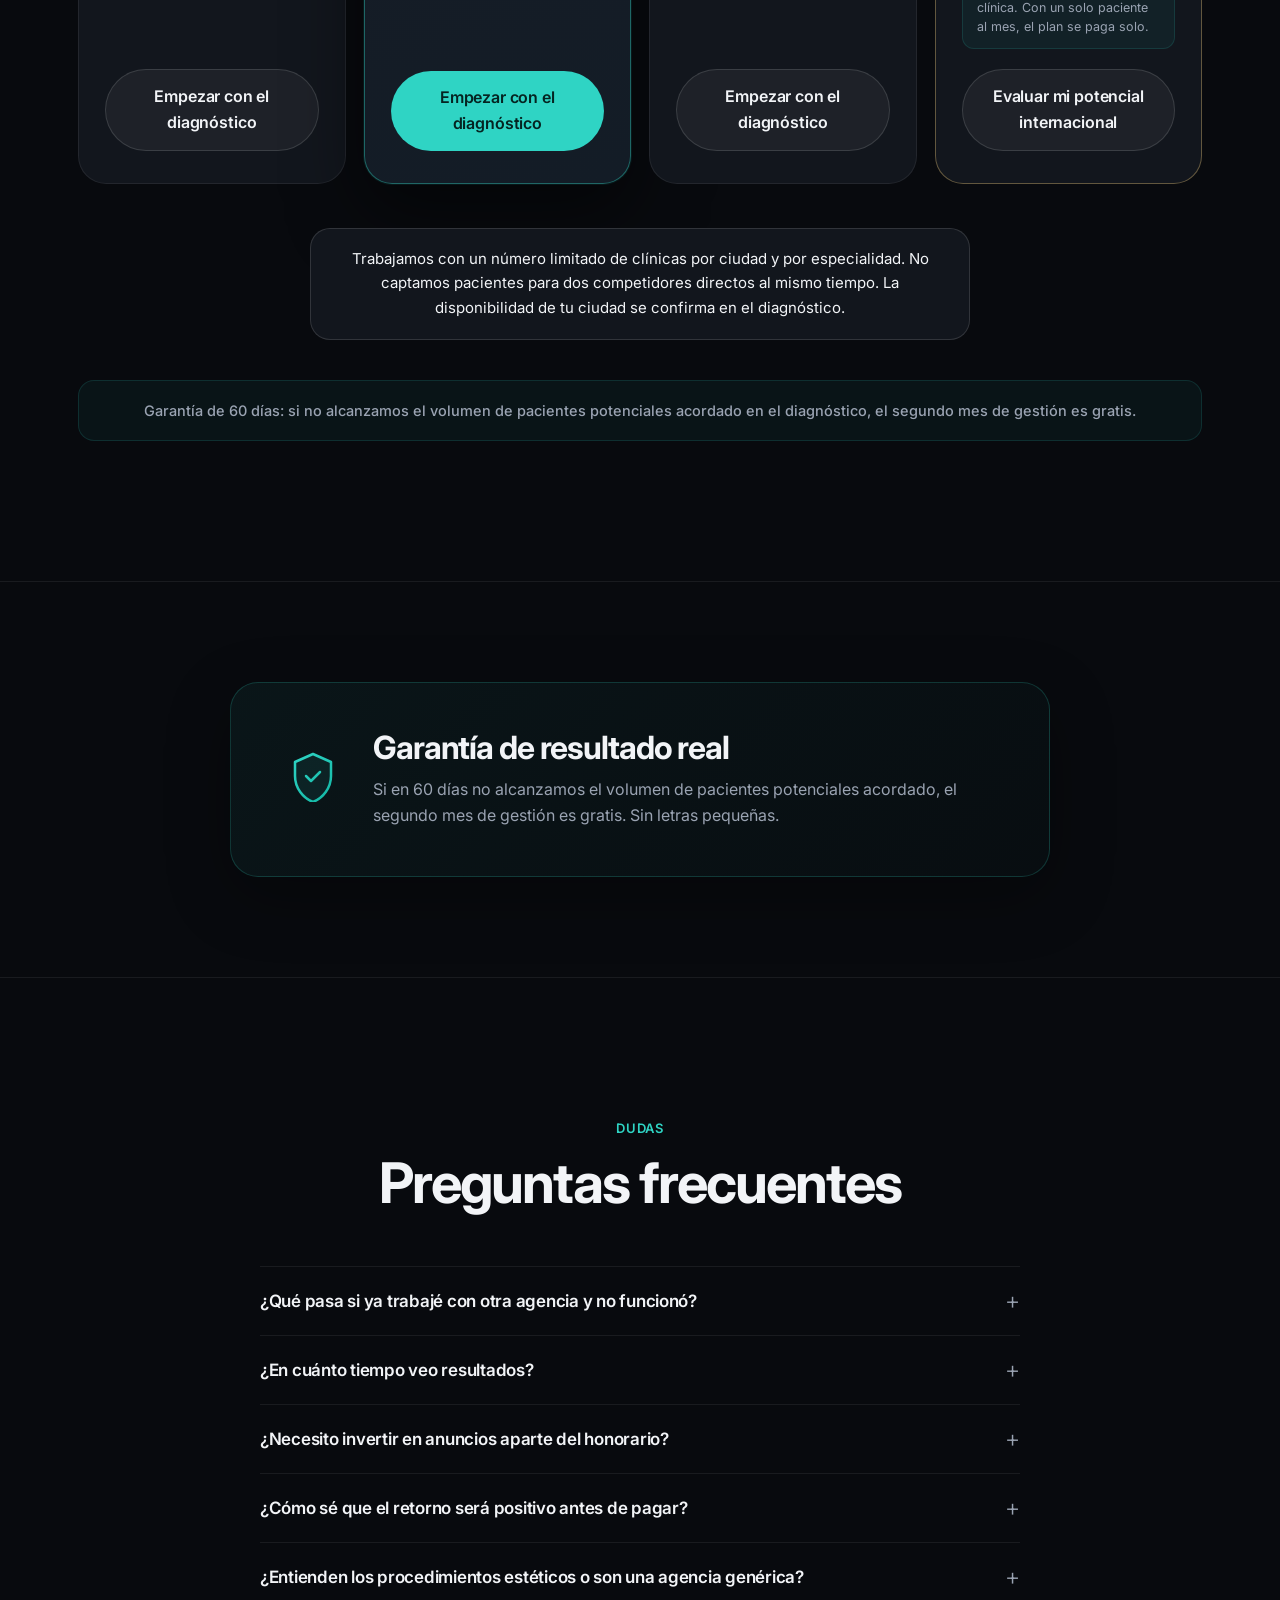
==== commit 659d7f89: "Instala GA4 (G-M0GP2T5FTZ) e prepara slot do Meta Pixel GA4 no topo do head, testado: dispara page_v" ====
--- a/index.html
+++ b/index.html
@@ -4,6 +4,29 @@
 <meta charset="UTF-8">
 <meta name="viewport" content="width=device-width, initial-scale=1.0">
 <meta name="theme-color" content="#080A0E">
+
+<!-- Google Analytics 4 (GA4) -->
+<script async src="https://www.googletagmanager.com/gtag/js?id=G-M0GP2T5FTZ"></script>
+<script>
+  window.dataLayer = window.dataLayer || [];
+  function gtag(){dataLayer.push(arguments);}
+  gtag('js', new Date());
+  gtag('config', 'G-M0GP2T5FTZ');
+</script>
+
+<!-- Meta Pixel — PENDENTE: substituir SEU_PIXEL_ID pelo número do Business Manager, depois descomentar
+<script>
+  !function(f,b,e,v,n,t,s){if(f.fbq)return;n=f.fbq=function(){n.callMethod?
+  n.callMethod.apply(n,arguments):n.queue.push(arguments)};if(!f._fbq)f._fbq=n;
+  n.push=n;n.loaded=!0;n.version='2.0';n.queue=[];t=b.createElement(e);t.async=!0;
+  t.src=v;s=b.getElementsByTagName(e)[0];s.parentNode.insertBefore(t,s)}(window,document,'script',
+  'https://connect.facebook.net/en_US/fbevents.js');
+  fbq('init', 'SEU_PIXEL_ID');
+  fbq('track', 'PageView');
+</script>
+<noscript><img height="1" width="1" style="display:none" src="https://www.facebook.com/tr?id=SEU_PIXEL_ID&ev=PageView&noscript=1"/></noscript>
+-->
+
 <!-- BRAND: Vecta. Para trocar a marca no futuro, edite BRAND em script.js + <title> e <meta description> abaixo. -->
 <title>VECTA | Pacientes previsibles para clínicas estéticas en Colombia</title>
 <meta name="description" content="El sistema de captación de pacientes para clínicas estéticas y turismo médico en Colombia. Diagnóstico gratuito, precios públicos y reporte de facturación por procedimiento.">
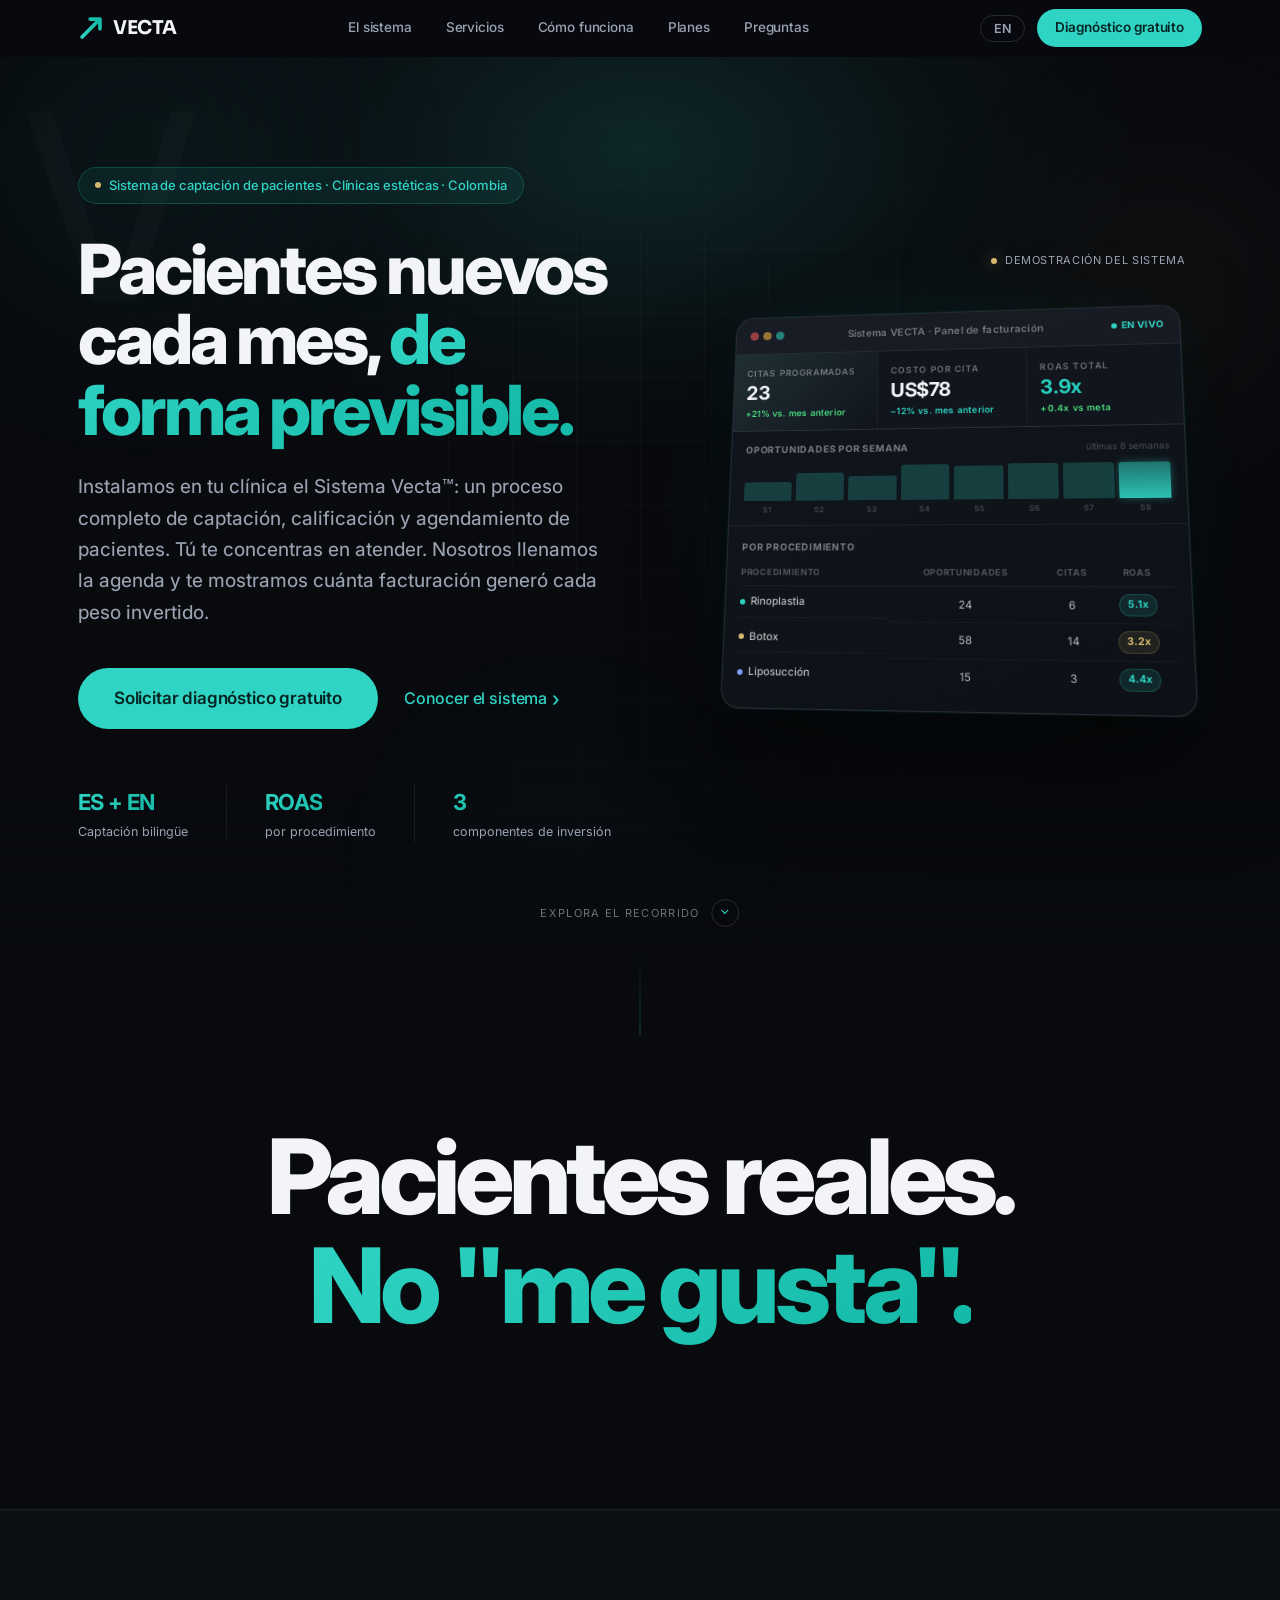
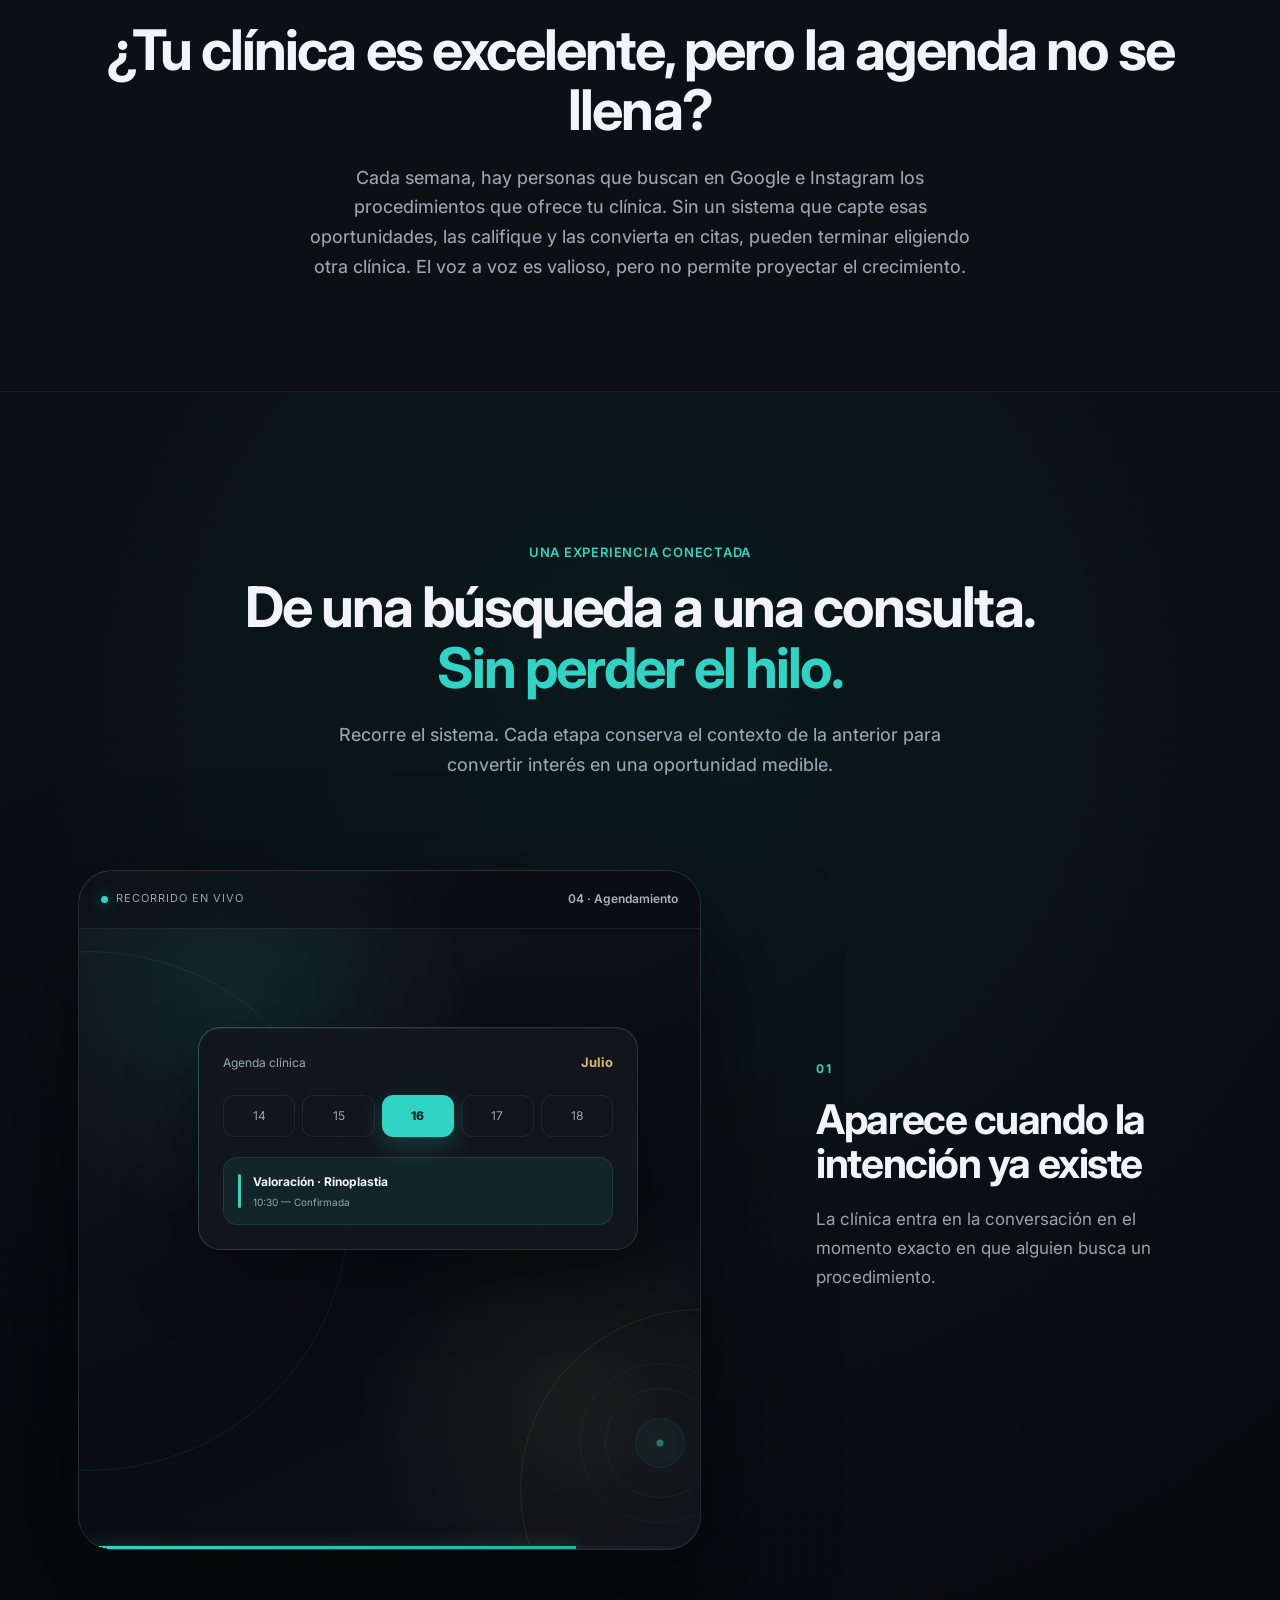
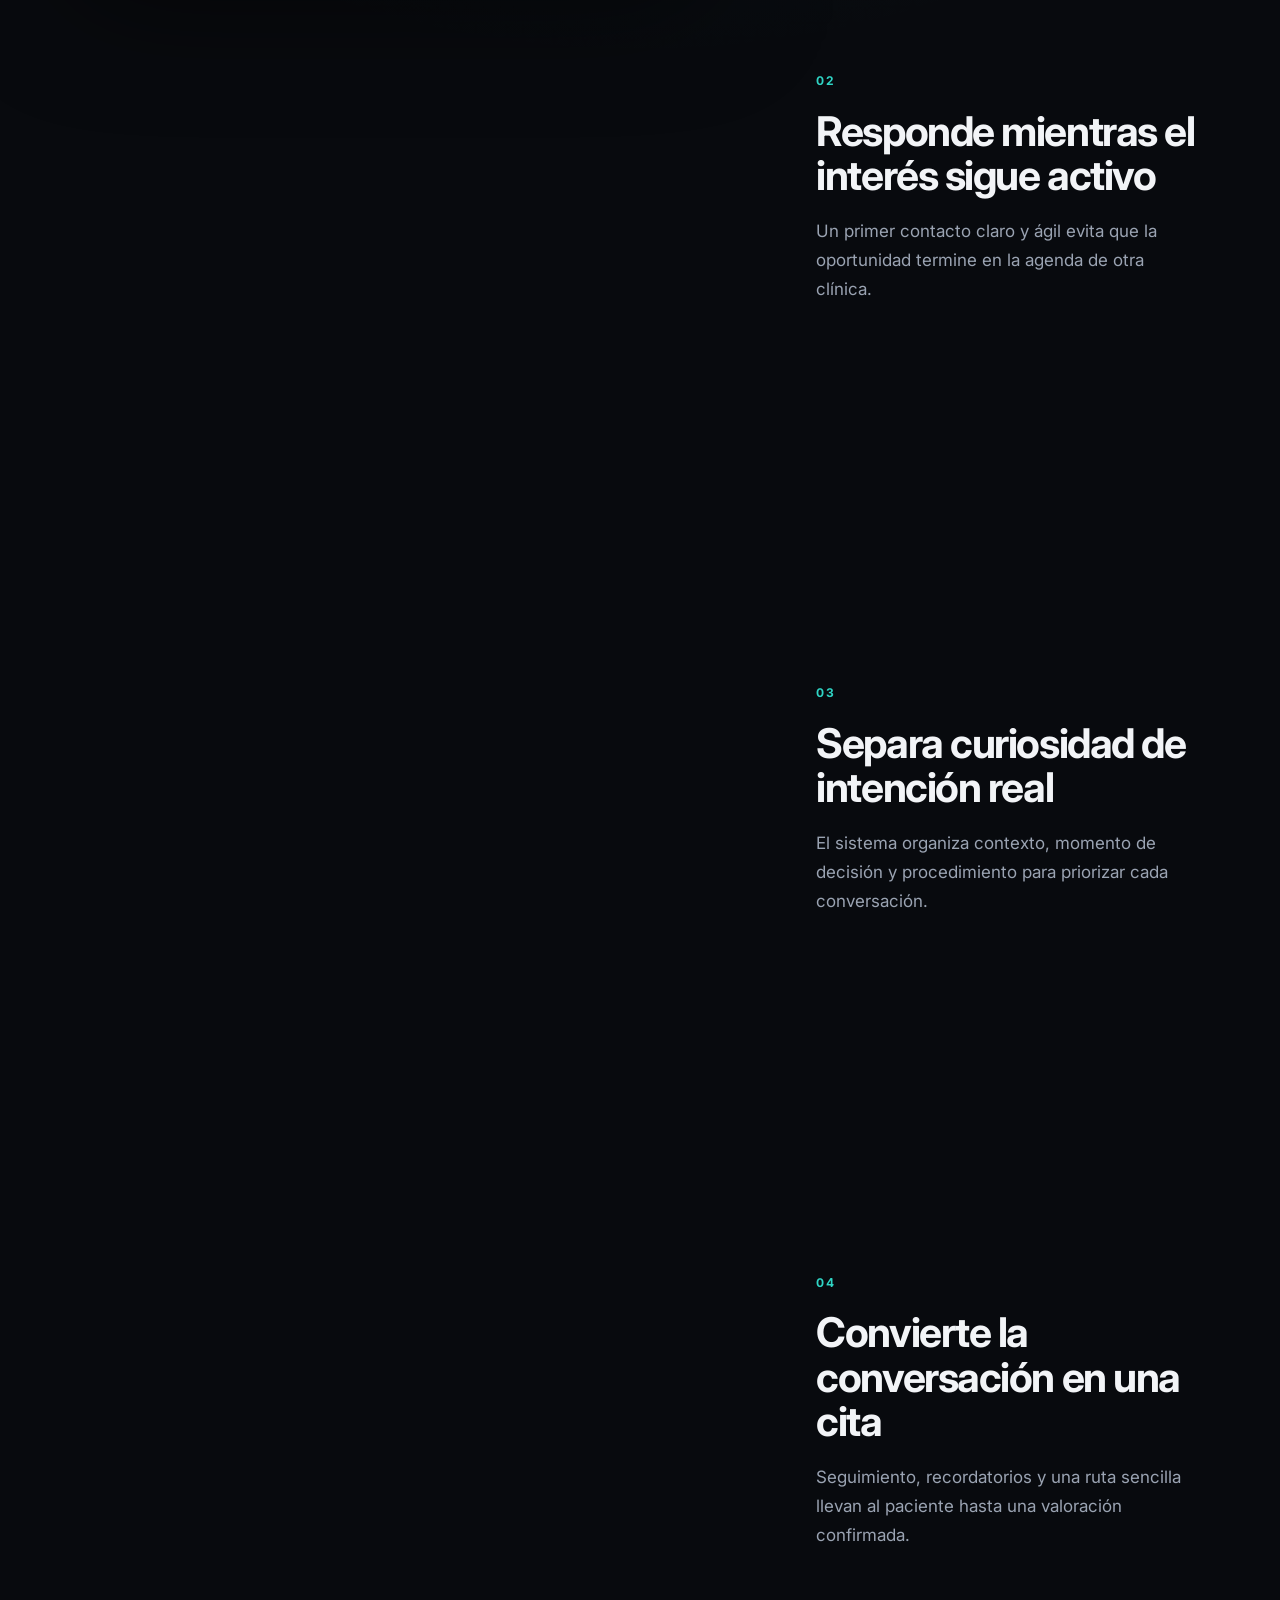
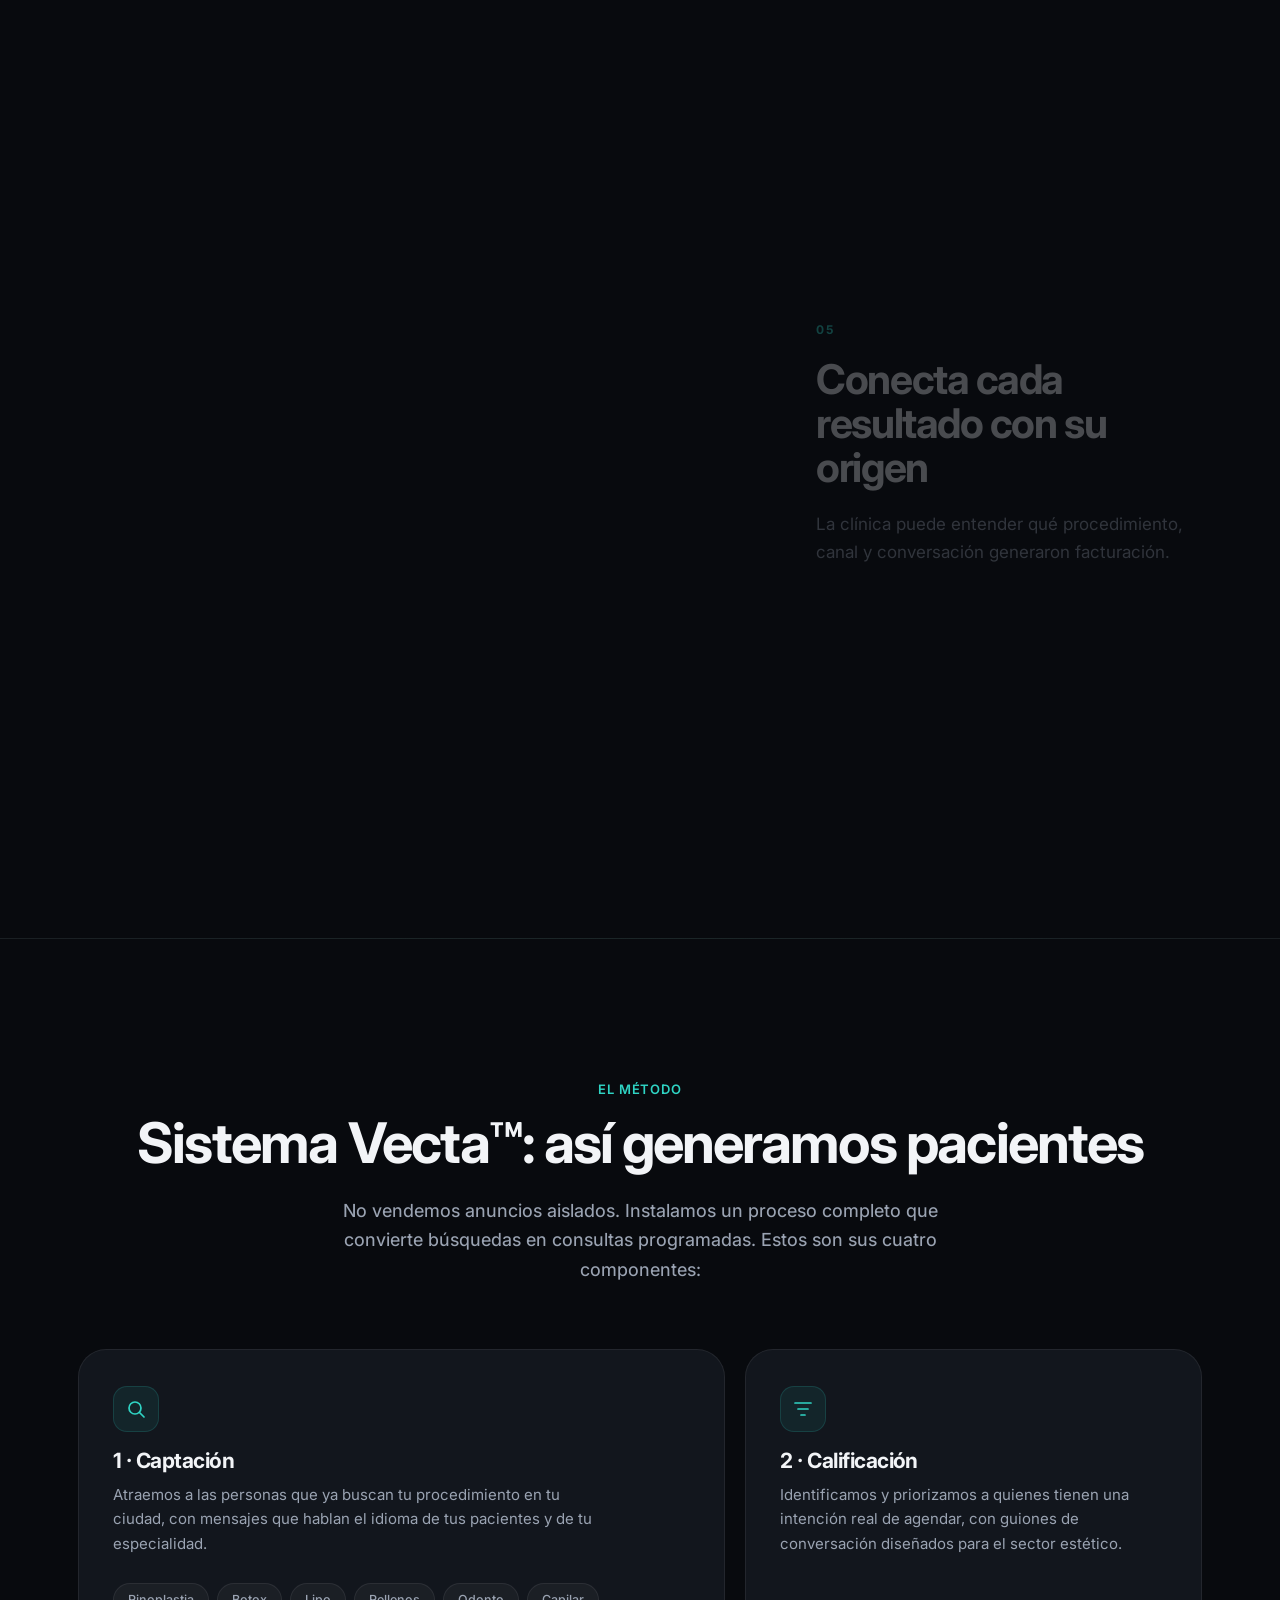
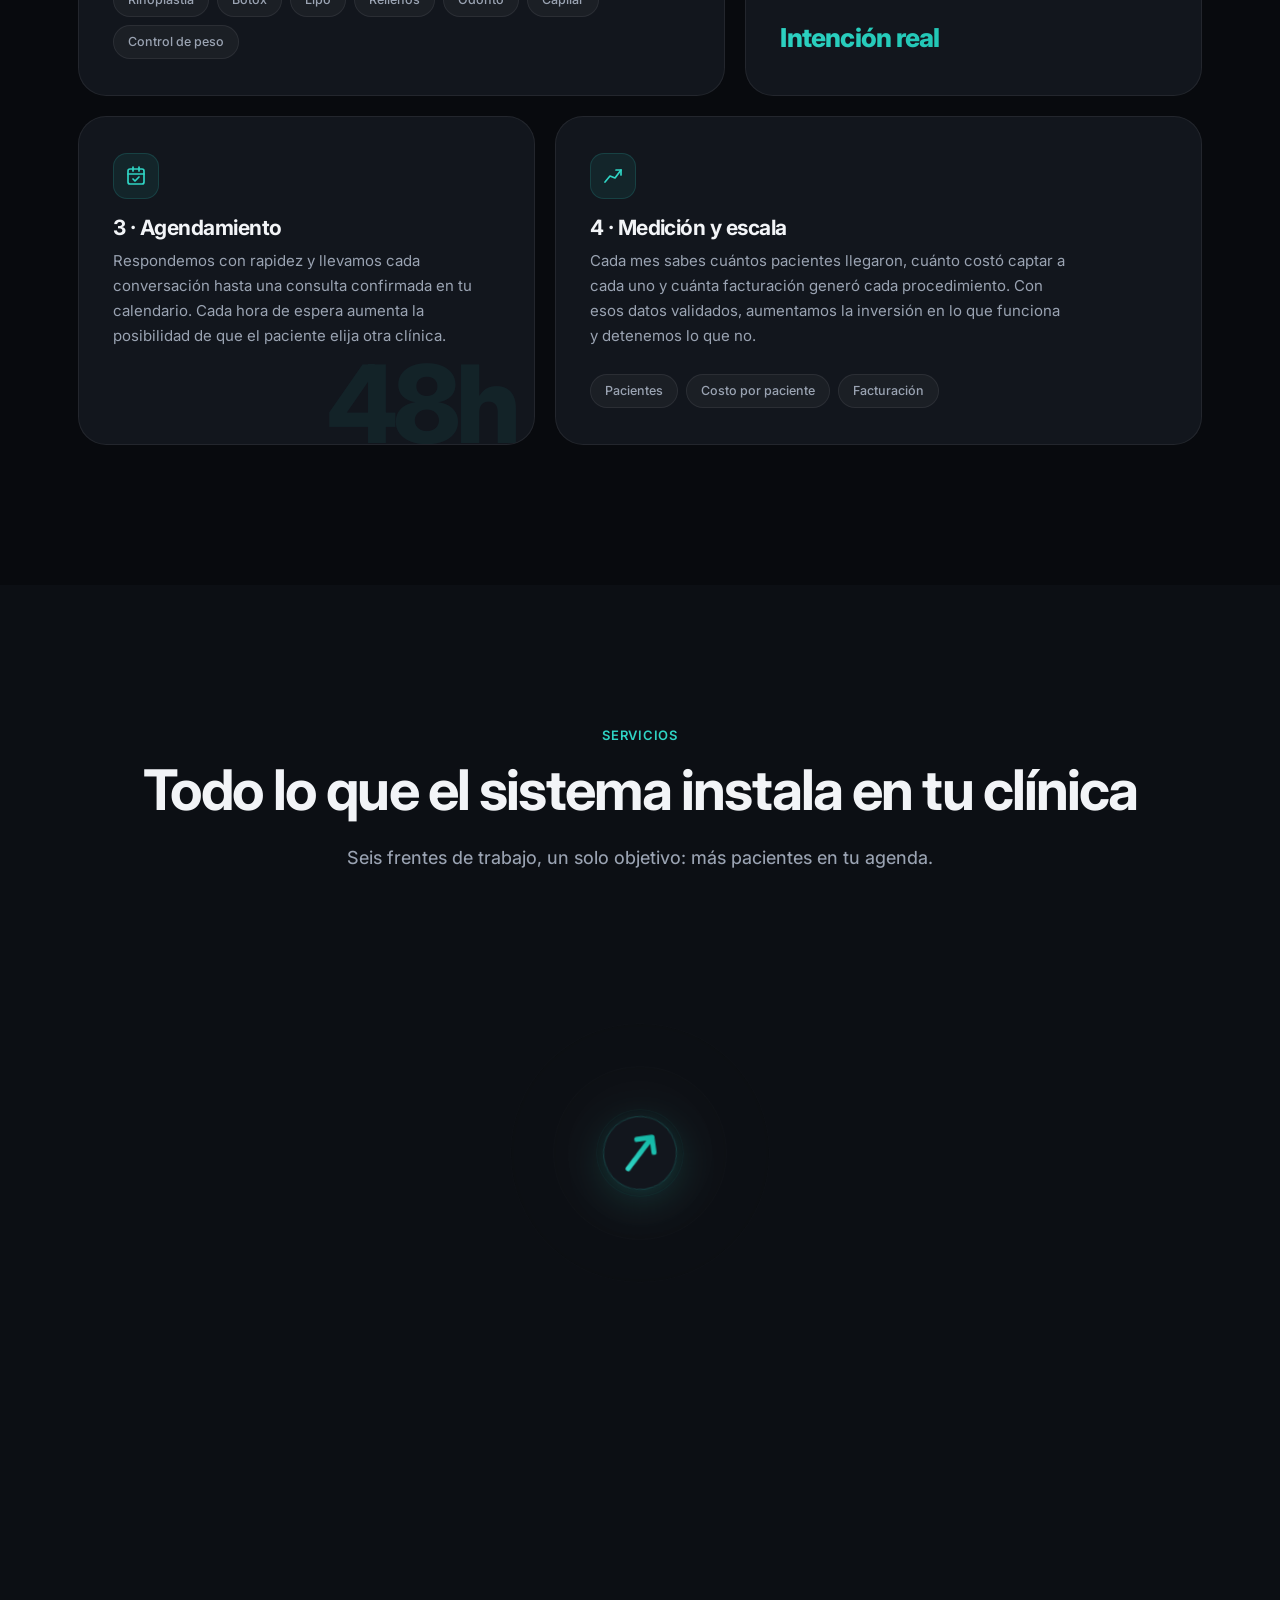
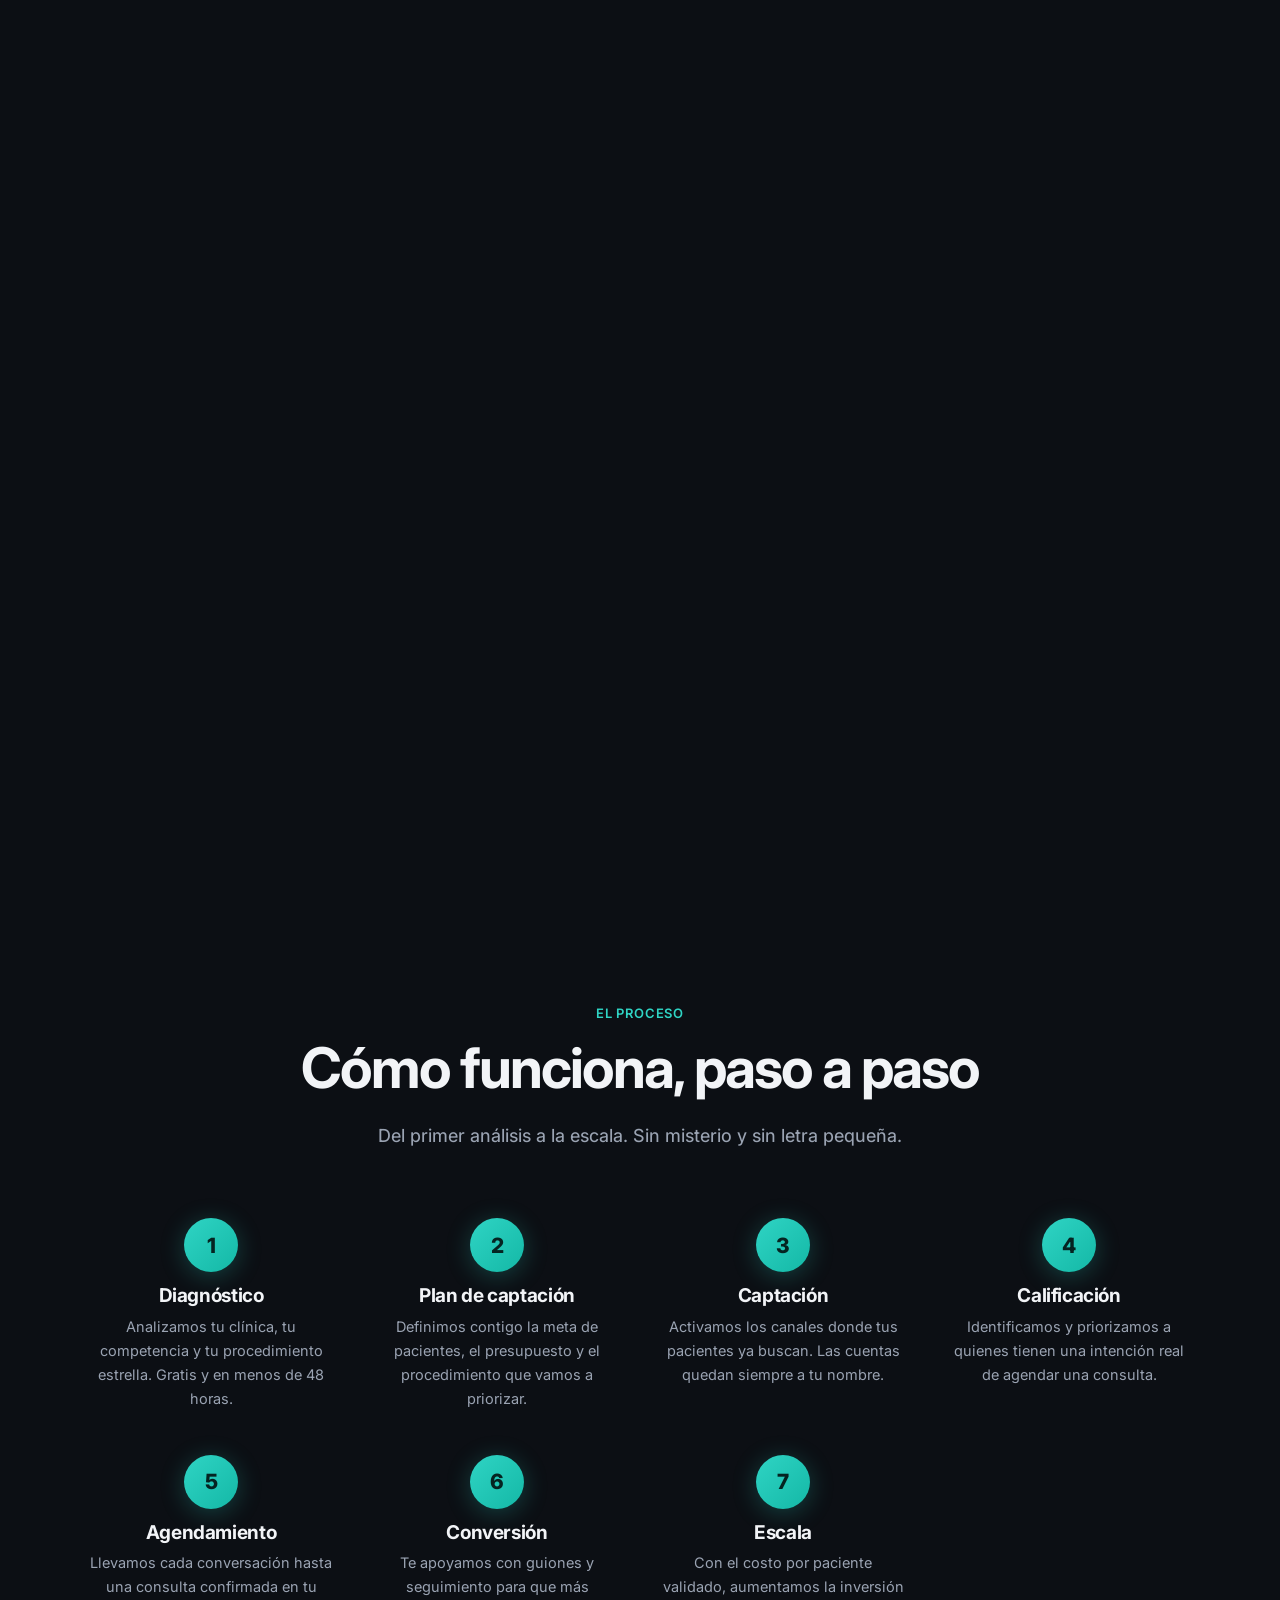
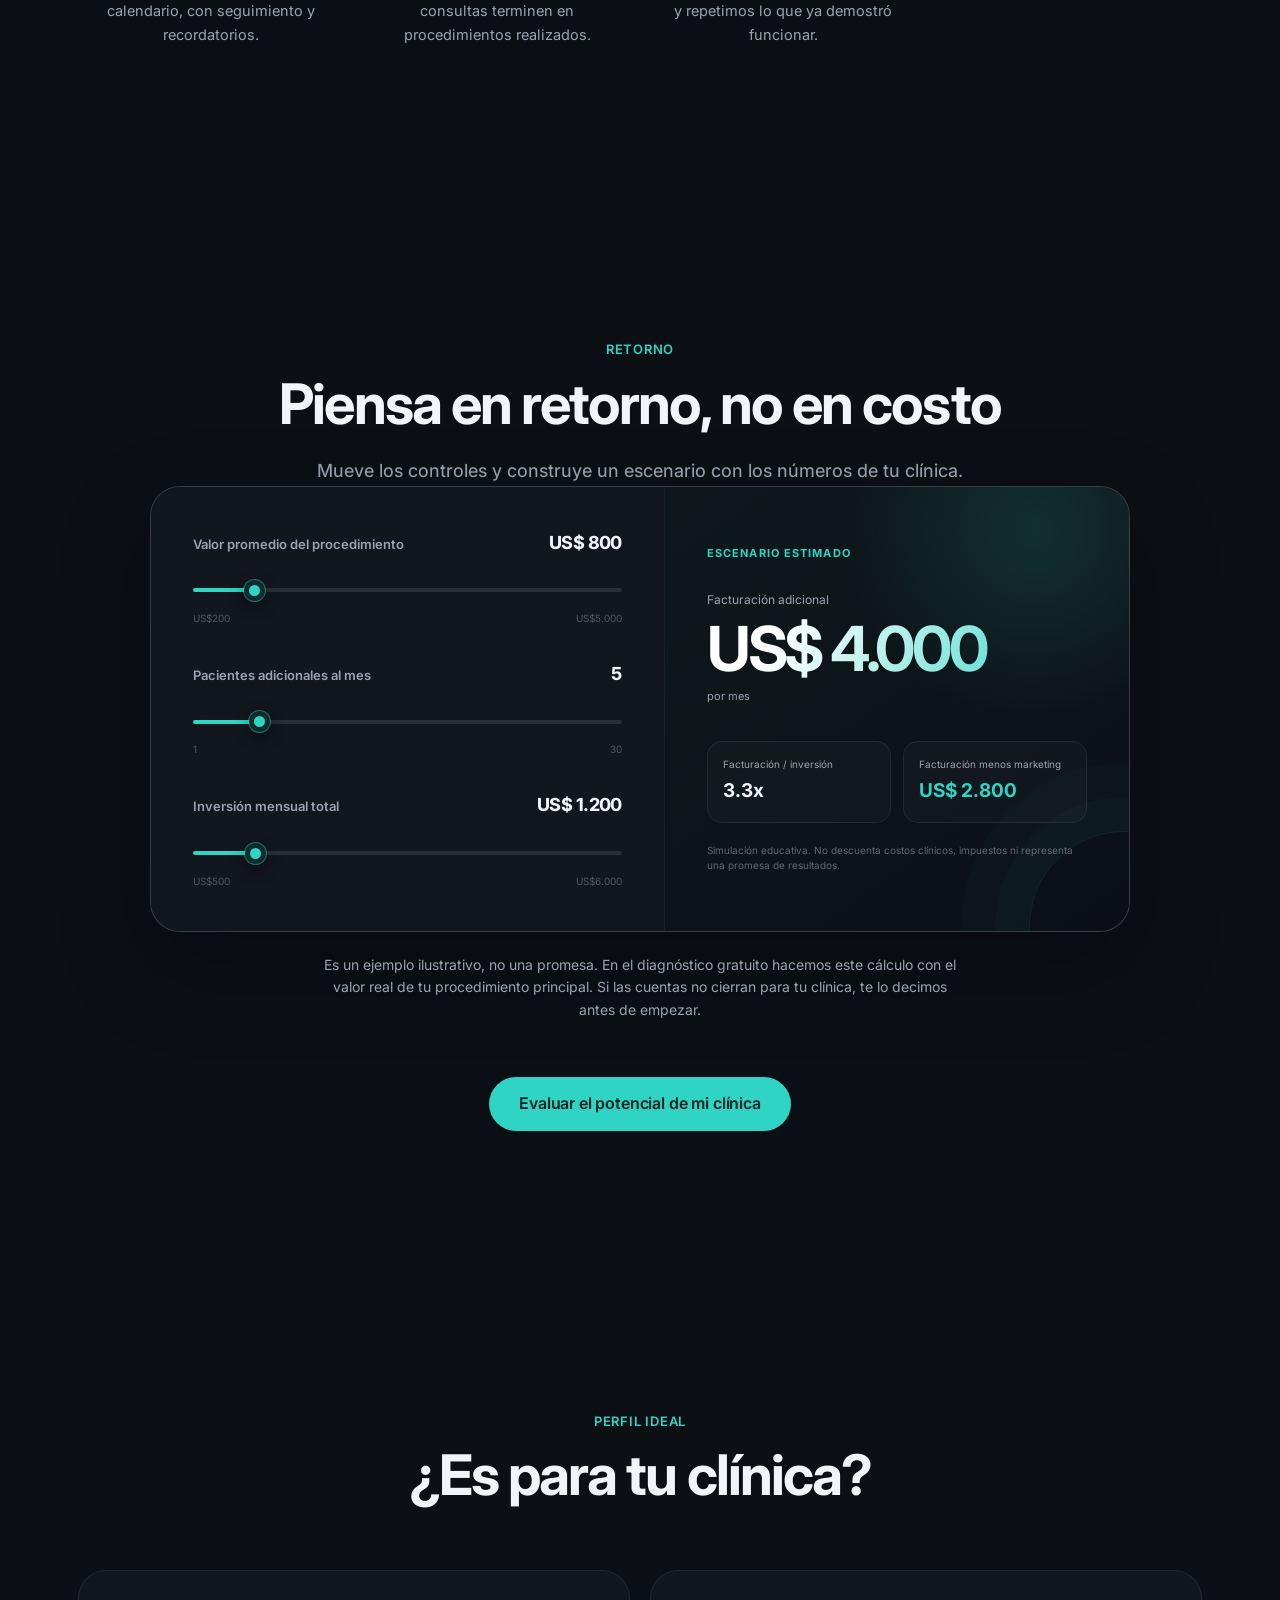
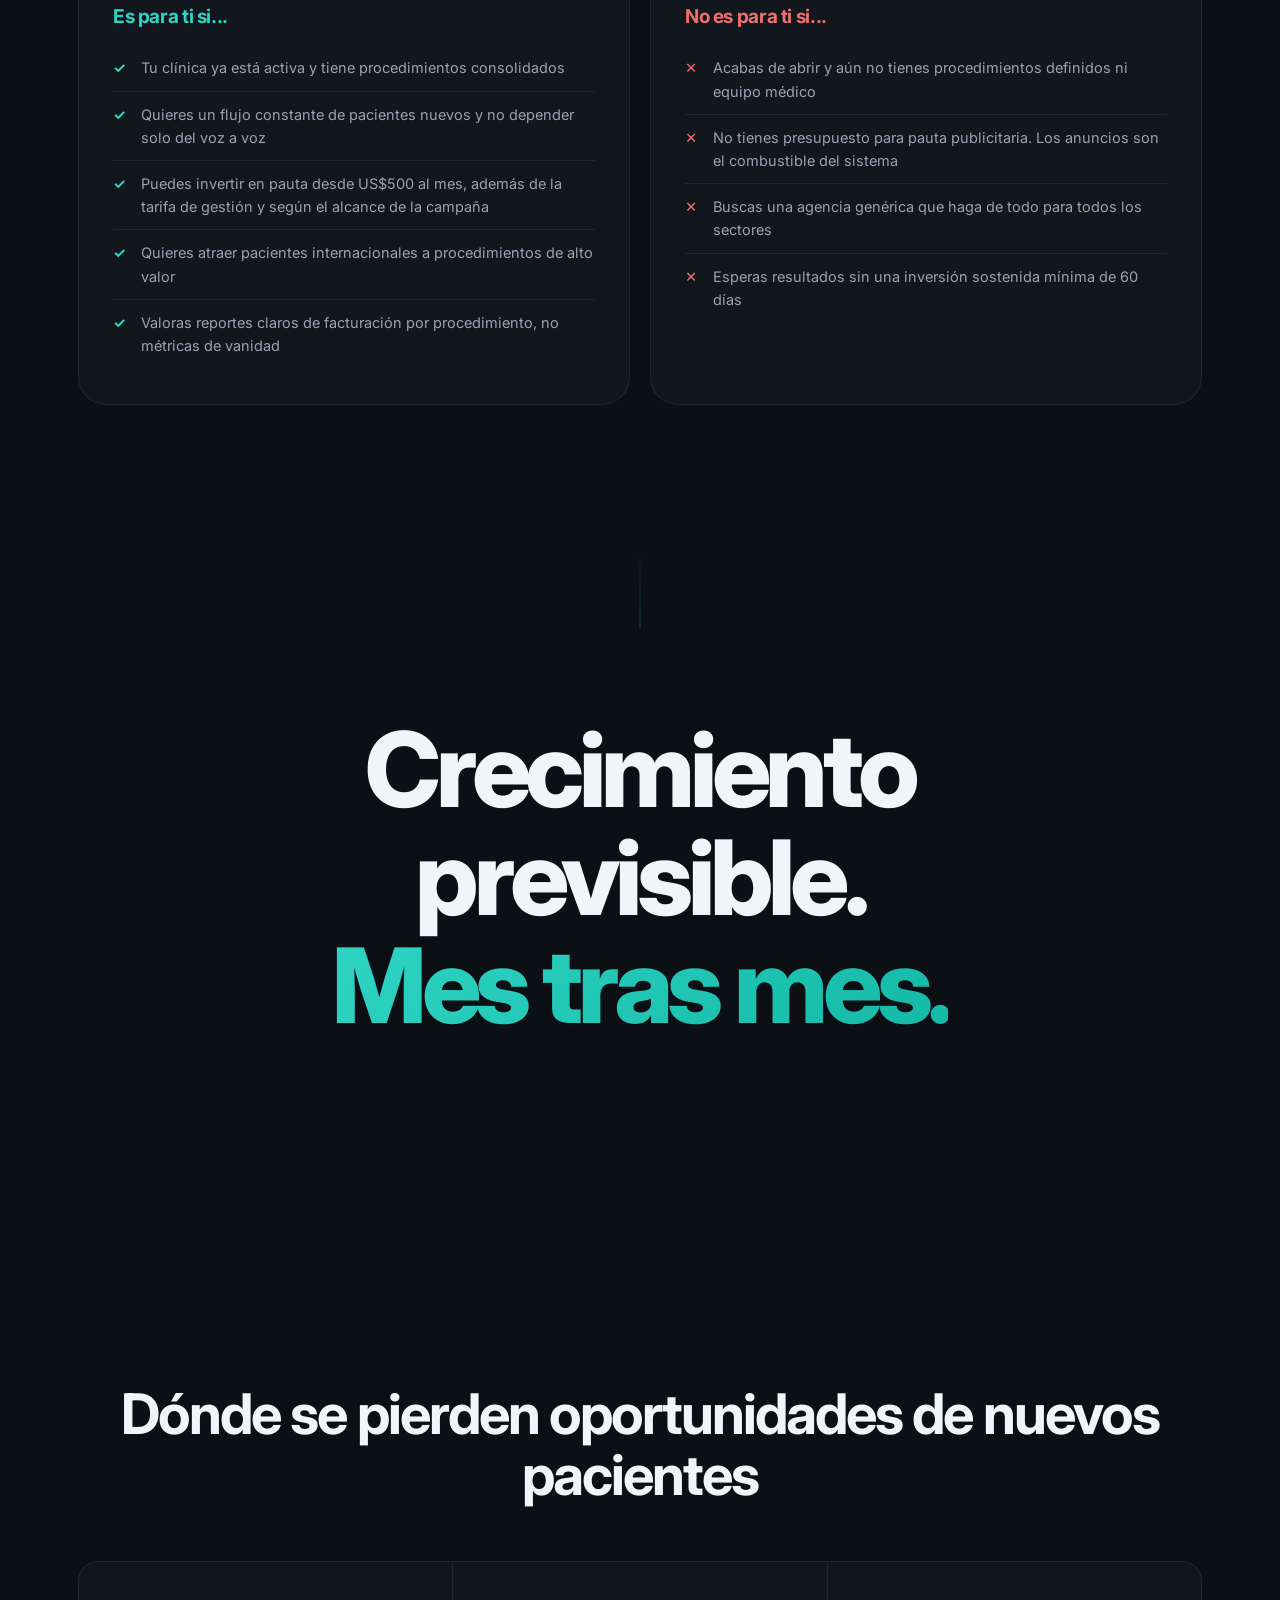
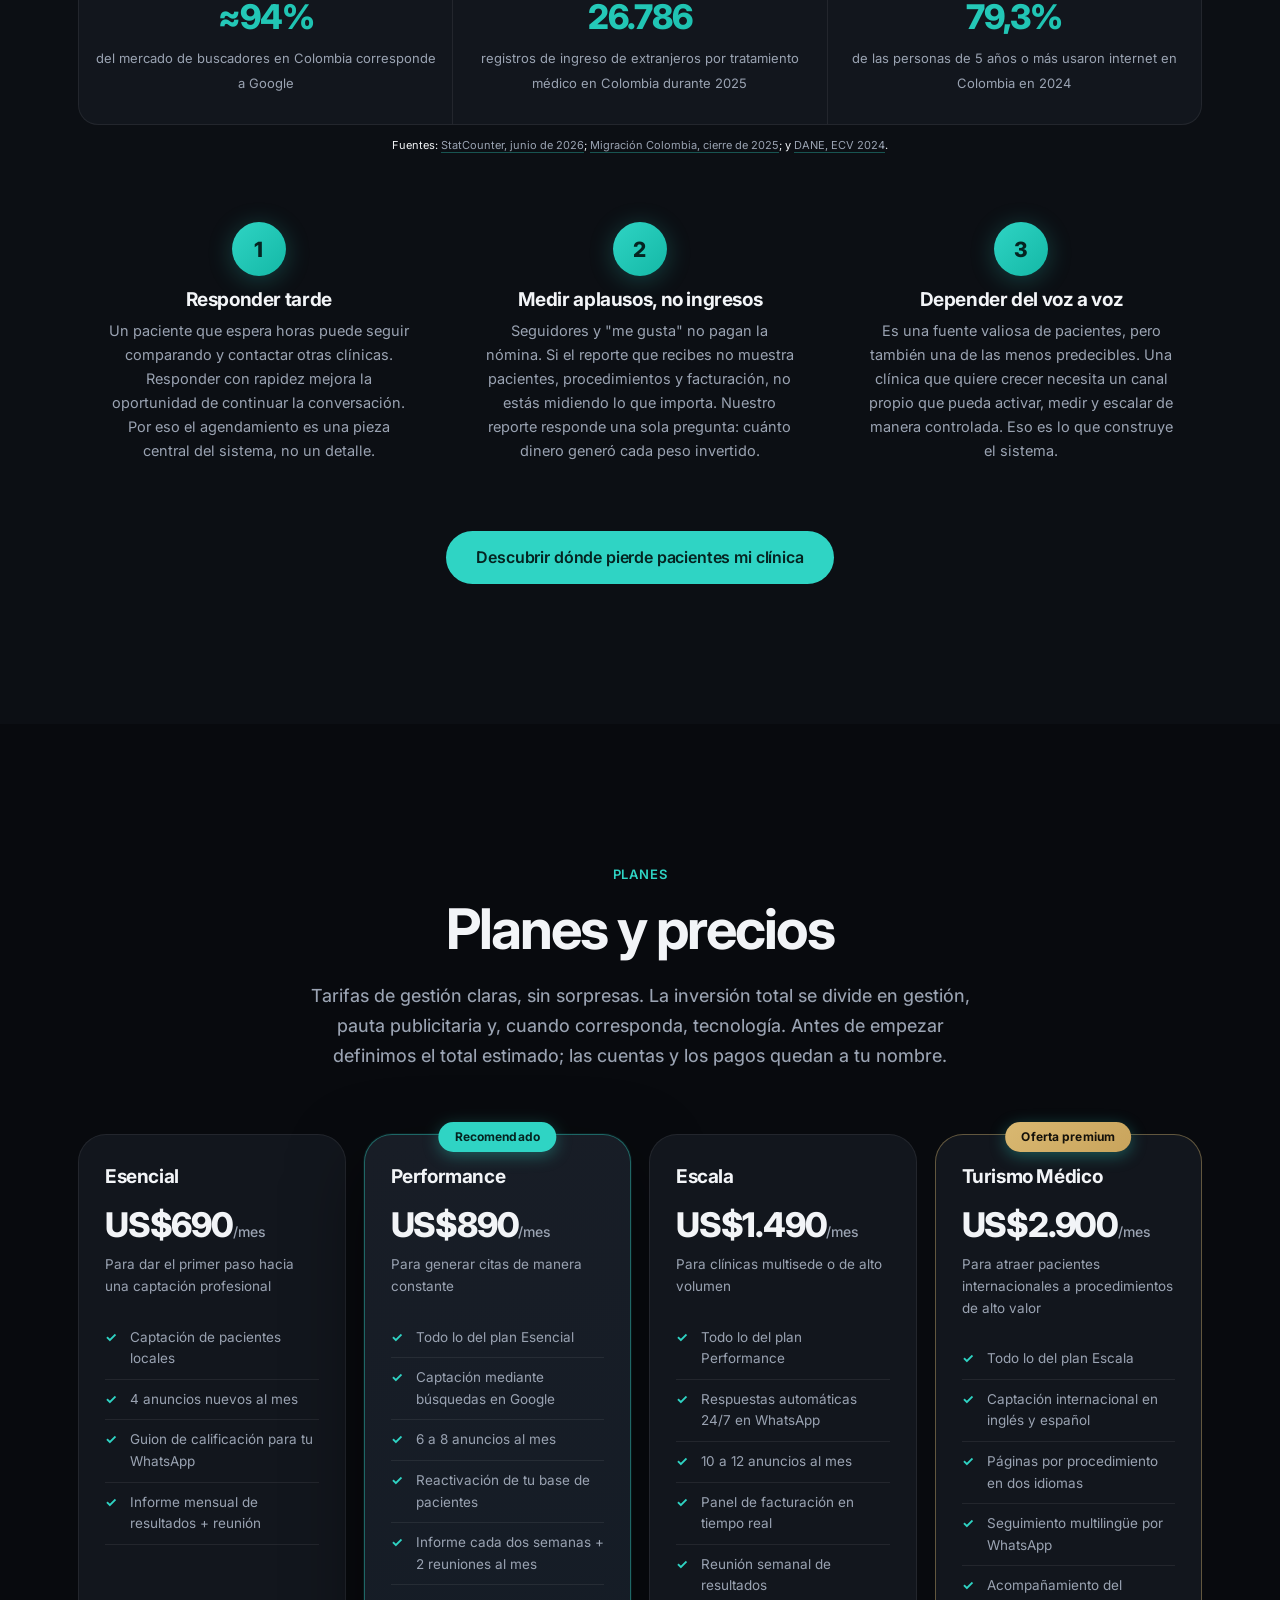
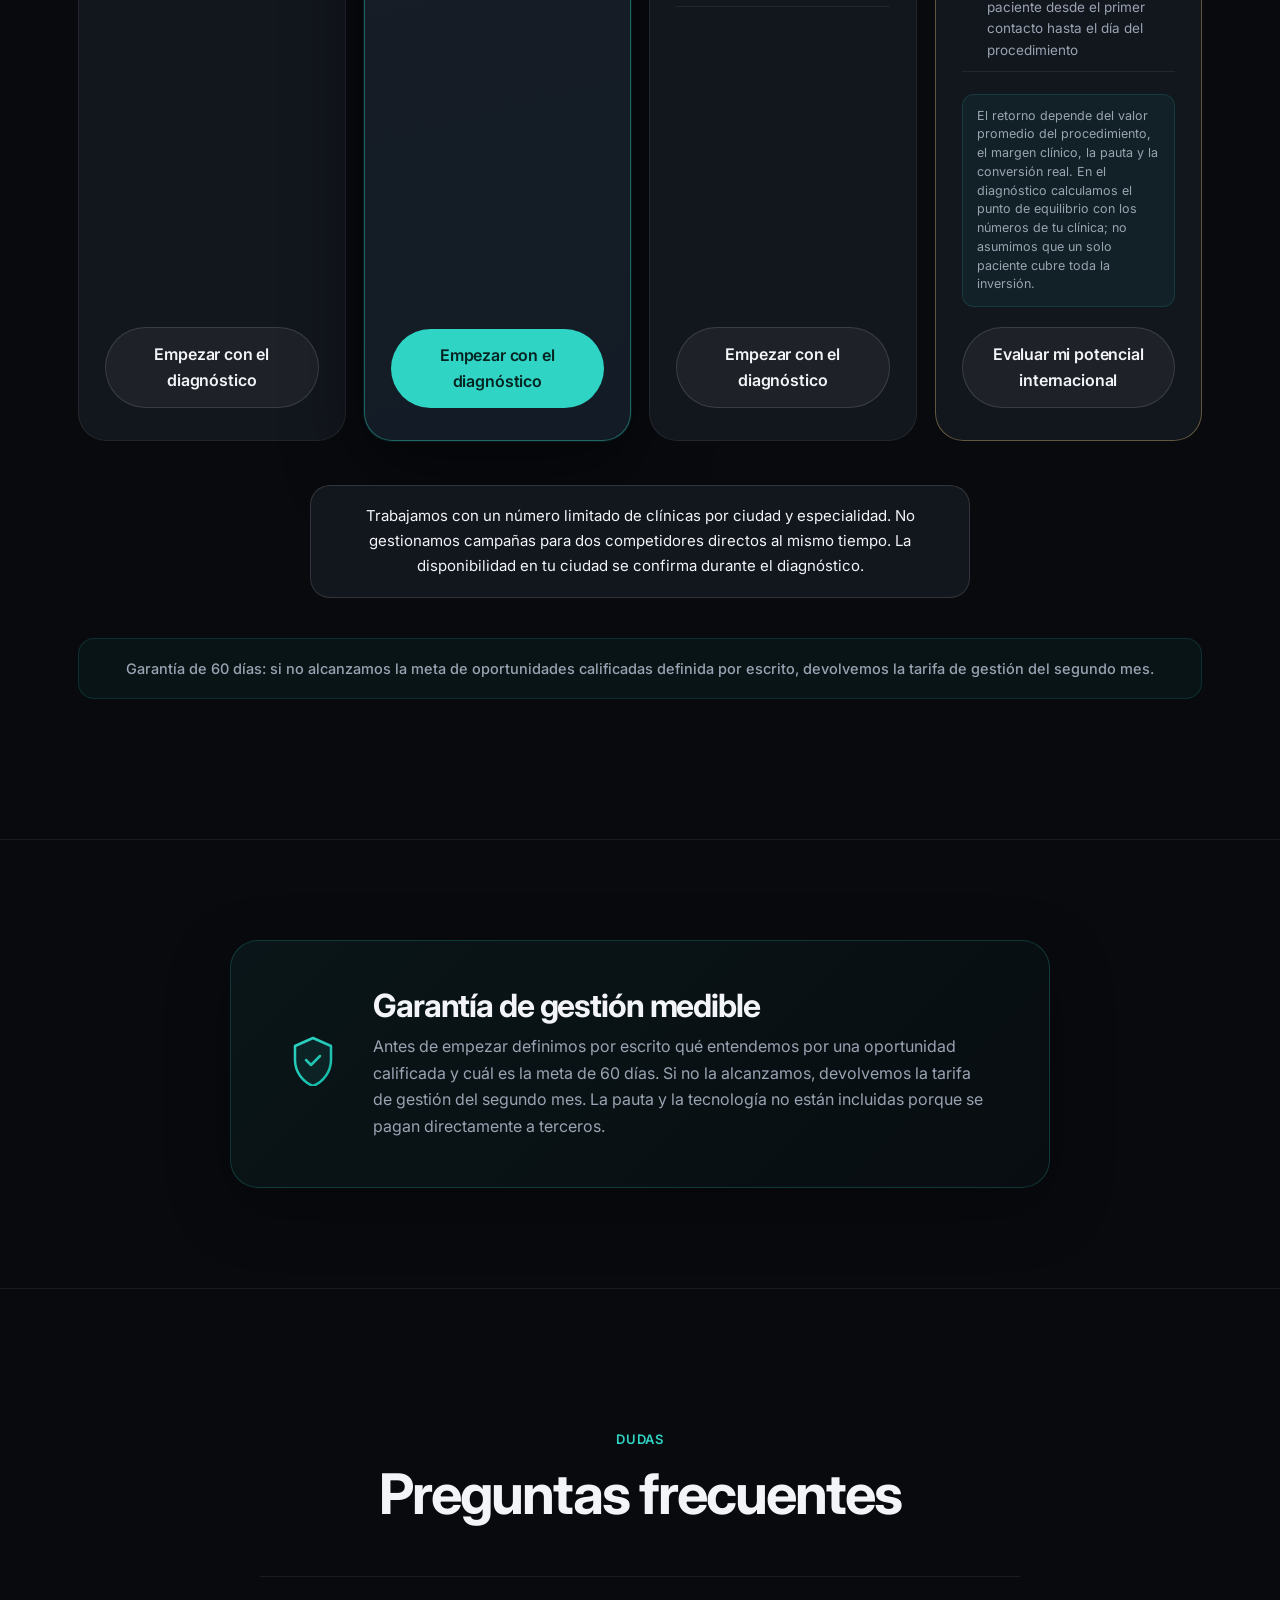
==== commit 973ee8b3: "melhorias de design, mobile  e textos # Conflicts: #	index.html #	script.js" ====
--- a/index.html
+++ b/index.html
@@ -14,28 +14,27 @@
   gtag('config', 'G-M0GP2T5FTZ');
 </script>
 
-<!-- Meta Pixel — PENDENTE: substituir SEU_PIXEL_ID pelo número do Business Manager, depois descomentar
+<!-- Meta Pixel -->
 <script>
   !function(f,b,e,v,n,t,s){if(f.fbq)return;n=f.fbq=function(){n.callMethod?
   n.callMethod.apply(n,arguments):n.queue.push(arguments)};if(!f._fbq)f._fbq=n;
   n.push=n;n.loaded=!0;n.version='2.0';n.queue=[];t=b.createElement(e);t.async=!0;
   t.src=v;s=b.getElementsByTagName(e)[0];s.parentNode.insertBefore(t,s)}(window,document,'script',
   'https://connect.facebook.net/en_US/fbevents.js');
-  fbq('init', 'SEU_PIXEL_ID');
+  fbq('init', '2005516080078429');
   fbq('track', 'PageView');
 </script>
-<noscript><img height="1" width="1" style="display:none" src="https://www.facebook.com/tr?id=SEU_PIXEL_ID&ev=PageView&noscript=1"/></noscript>
--->
+<noscript><img height="1" width="1" style="display:none" src="https://www.facebook.com/tr?id=2005516080078429&ev=PageView&noscript=1"/></noscript>
 
 <!-- BRAND: Vecta. Para trocar a marca no futuro, edite BRAND em script.js + <title> e <meta description> abaixo. -->
 <title>VECTA | Pacientes previsibles para clínicas estéticas en Colombia</title>
-<meta name="description" content="El sistema de captación de pacientes para clínicas estéticas y turismo médico en Colombia. Diagnóstico gratuito, precios públicos y reporte de facturación por procedimiento.">
+<meta name="description" content="El sistema de captación de pacientes para clínicas estéticas y turismo médico en Colombia. Diagnóstico gratuito, tarifas claras e informe de facturación por procedimiento.">
 
 <!-- Open Graph / previews de link (WhatsApp, Slack, Facebook, LinkedIn) -->
 <meta property="og:type" content="website">
 <meta property="og:site_name" content="Vecta">
 <meta property="og:title" content="VECTA | Pacientes previsibles para clínicas estéticas en Colombia">
-<meta property="og:description" content="El sistema de captación de pacientes para clínicas estéticas y turismo médico en Colombia. Diagnóstico gratuito, precios públicos y reporte de facturación por procedimiento.">
+<meta property="og:description" content="El sistema de captación de pacientes para clínicas estéticas y turismo médico en Colombia. Diagnóstico gratuito, tarifas claras e informe de facturación por procedimiento.">
 <meta property="og:url" content="https://www.vectamkt.com">
 <meta property="og:image" content="https://www.vectamkt.com/brand/og-image.png">
 <meta property="og:image:width" content="1200">
@@ -133,7 +132,7 @@
       <a href="#servicios" data-i18n="nav_servicios">Servicios</a>
       <a href="#proceso" data-i18n="nav_proceso">Cómo funciona</a>
       <a href="#planes" data-i18n="nav_planes">Planes</a>
-      <a href="#faq" data-i18n="nav_faq">FAQ</a>
+      <a href="#faq" data-i18n="nav_faq">Preguntas</a>
     </nav>
     <div class="nav-actions">
       <button id="langToggle" class="lang" aria-label="Cambiar idioma">EN</button>
@@ -148,7 +147,7 @@
     <a href="#sistema" data-i18n="nav_sistema">El sistema</a>
     <a href="#servicios" data-i18n="nav_servicios">Servicios</a>
     <a href="#planes" data-i18n="nav_planes">Planes</a>
-    <a href="#faq" data-i18n="nav_faq">FAQ</a>
+    <a href="#faq" data-i18n="nav_faq">Preguntas</a>
     <a href="#contacto" class="btn btn-primary" data-i18n="nav_cta">Diagnóstico gratuito</a>
   </nav>
 </header>
@@ -175,8 +174,8 @@
 
       <div class="hero-trust reveal-fade" data-delay="440">
         <div><strong>ES + EN</strong><span data-i18n="hero_t1">Captación bilingüe</span></div>
-        <div><strong>ROI</strong><span data-i18n="hero_t2">por procedimiento</span></div>
-        <div><strong>100%</strong><span data-i18n="hero_t3">Precios públicos</span></div>
+        <div><strong>ROAS</strong><span data-i18n="hero_t2">por procedimiento</span></div>
+        <div><strong>3</strong><span data-i18n="hero_t3">componentes de inversión</span></div>
       </div>
     </div>
 
@@ -187,31 +186,31 @@
         <div class="db-topbar">
           <div class="db-topbar-dots"><span></span><span></span><span></span></div>
           <span class="db-topbar-title">Sistema <span class="brand-name">VECTA</span> · Panel de facturación</span>
-          <span class="db-topbar-live"><span class="db-live-dot"></span>Live</span>
+          <span class="db-topbar-live"><span class="db-live-dot"></span>En vivo</span>
         </div>
 
         <div class="db-metrics">
           <div class="db-metric-card db-metric-primary">
-            <div class="db-metric-label">Pacientes nuevos</div>
-            <div class="db-metric-value">38</div>
-            <div class="db-metric-delta db-delta-up">+42% vs mes ant.</div>
+            <div class="db-metric-label">Citas programadas</div>
+            <div class="db-metric-value">23</div>
+            <div class="db-metric-delta db-delta-up">+21% vs. mes anterior</div>
           </div>
           <div class="db-metric-card">
-            <div class="db-metric-label">Costo por paciente</div>
-            <div class="db-metric-value">US$47</div>
-            <div class="db-metric-delta db-delta-down">−18% eficiencia</div>
+            <div class="db-metric-label">Costo por cita</div>
+            <div class="db-metric-value">US$78</div>
+            <div class="db-metric-delta db-delta-down">−12% vs. mes anterior</div>
           </div>
           <div class="db-metric-card">
-            <div class="db-metric-label">ROI total</div>
-            <div class="db-metric-value db-roi-val">3.8x</div>
-            <div class="db-metric-delta db-delta-up">+0.6x vs meta</div>
+            <div class="db-metric-label">ROAS total</div>
+            <div class="db-metric-value db-roi-val">3.9x</div>
+            <div class="db-metric-delta db-delta-up">+0.4x vs meta</div>
           </div>
         </div>
 
         <div class="db-chart-wrap">
           <div class="db-chart-header">
-            <span class="db-chart-title">Leads por semana</span>
-            <span class="db-chart-period">últimas 8 sem.</span>
+            <span class="db-chart-title">Oportunidades por semana</span>
+            <span class="db-chart-period">últimas 8 semanas</span>
           </div>
           <div class="db-chart">
             <div class="db-bar-group"><div class="db-bar" style="--h:38%"></div><span>S1</span></div>
@@ -229,23 +228,23 @@
           <div class="db-table-header"><span class="db-chart-title">Por procedimiento</span></div>
           <table class="db-table">
             <thead>
-              <tr><th>Procedimiento</th><th>Leads</th><th>Pacientes</th><th>ROI</th></tr>
+              <tr><th>Procedimiento</th><th>Oportunidades</th><th>Citas</th><th>ROAS</th></tr>
             </thead>
             <tbody>
               <tr>
                 <td><span class="db-proc-dot" style="background:#2FD4C4"></span>Rinoplastia</td>
-                <td>24</td><td>11</td>
-                <td><span class="db-roi-chip db-roi-high">4.2x</span></td>
+                <td>24</td><td>6</td>
+                <td><span class="db-roi-chip db-roi-high">5.1x</span></td>
               </tr>
               <tr>
                 <td><span class="db-proc-dot" style="background:#D9B871"></span>Botox</td>
-                <td>58</td><td>21</td>
-                <td><span class="db-roi-chip db-roi-med">3.1x</span></td>
+                <td>58</td><td>14</td>
+                <td><span class="db-roi-chip db-roi-med">3.2x</span></td>
               </tr>
               <tr>
                 <td><span class="db-proc-dot" style="background:#7C9FFF"></span>Liposucción</td>
-                <td>15</td><td>6</td>
-                <td><span class="db-roi-chip db-roi-high">5.7x</span></td>
+                <td>15</td><td>3</td>
+                <td><span class="db-roi-chip db-roi-high">4.4x</span></td>
               </tr>
             </tbody>
           </table>
@@ -269,7 +268,7 @@
 <section class="problem">
   <div class="container">
     <h2 class="reveal-fade" data-i18n="prob_title">¿Tu clínica es excelente, pero la agenda no se llena?</h2>
-    <p class="section-sub reveal-fade" data-delay="100" data-i18n="prob_sub">Cada semana, cientos de personas buscan en Google e Instagram los procedimientos que tu clínica ofrece. Sin un sistema que capte a esos pacientes, los califique y los lleve hasta la consulta, terminan agendando en otra parte. El boca a boca es valioso, pero no es previsible.</p>
+    <p class="section-sub reveal-fade" data-delay="100" data-i18n="prob_sub">Cada semana, hay personas que buscan en Google e Instagram los procedimientos que ofrece tu clínica. Sin un sistema que capte esas oportunidades, las califique y las convierta en citas, pueden terminar eligiendo otra clínica. El voz a voz es valioso, pero no permite proyectar el crecimiento.</p>
   </div>
 </section>
 
@@ -305,7 +304,7 @@
           </article>
 
           <article class="scene-card scene-chat" data-scene-card="2">
-            <div class="chat-head"><span class="chat-avatar">V</span><div><strong>Vecta Concierge</strong><small>online</small></div></div>
+            <div class="chat-head"><span class="chat-avatar">V</span><div><strong>Vecta Concierge</strong><small>en línea</small></div></div>
             <div class="chat-body">
               <p class="bubble bubble-in" data-i18n="scene_chat_1">Hola, quiero saber si soy candidata para una rinoplastia.</p>
               <p class="bubble bubble-out" data-i18n="scene_chat_2">Claro. Te haré 3 preguntas para orientarte mejor.</p>
@@ -318,7 +317,7 @@
             <div class="score-ring"><strong>86</strong><span>/100</span></div>
             <div class="qualify-list">
               <span><i></i><b data-i18n="scene_intent">Intención alta</b></span>
-              <span><i></i><b data-i18n="scene_timing">Decisión en 30 días</b></span>
+              <span><i></i><b data-i18n="scene_timing">Planea decidir en 30 días</b></span>
               <span><i></i><b data-i18n="scene_location">Bogotá</b></span>
             </div>
           </article>
@@ -336,13 +335,22 @@
             <strong class="revenue-value">US$ 4.800</strong>
             <span class="revenue-caption" data-i18n="scene_revenue">Facturación asociada al procedimiento</span>
             <div class="mini-bars" aria-hidden="true"><i></i><i></i><i></i><i></i><i></i><i></i><i></i></div>
-            <div class="revenue-footer"><span>ROI</span><strong>4.2x</strong></div>
+            <div class="revenue-footer"><span>ROAS</span><strong>4.2x</strong></div>
           </article>
 
           <div class="journey-pulse" aria-hidden="true"><i></i></div>
         </div>
 
         <div class="journey-progress" aria-hidden="true"><span id="journeyProgress"></span></div>
+      </div>
+
+      <div class="journey-mobile-copy" id="journeyMobileCopy" aria-live="polite">
+        <div class="journey-mobile-copy-head">
+          <span id="journeyMobileStep">01</span>
+          <small data-i18n="journey_mobile_hint">Desliza para continuar</small>
+        </div>
+        <h3 id="journeyMobileTitle">Aparece cuando la intención ya existe</h3>
+        <p id="journeyMobileText">La clínica entra en la conversación en el momento exacto en que alguien busca un procedimiento.</p>
       </div>
     </div>
 
@@ -354,7 +362,7 @@
       </article>
       <article class="journey-step" data-journey-step="2" data-scene-name="02 · Conversación">
         <span>02</span>
-        <h3 data-i18n="journey_2_title">Responde mientras el interés está caliente</h3>
+        <h3 data-i18n="journey_2_title">Responde mientras el interés sigue activo</h3>
         <p data-i18n="journey_2_text">Un primer contacto claro y ágil evita que la oportunidad termine en la agenda de otra clínica.</p>
       </article>
       <article class="journey-step" data-journey-step="3" data-scene-name="03 · Calificación">
@@ -381,7 +389,7 @@
   <div class="container">
     <span class="eyebrow reveal-fade" data-i18n="eyebrow_sys">El método</span>
     <h2 class="reveal-fade" data-delay="60" data-i18n="sys_title">Sistema Vecta™: así generamos pacientes</h2>
-    <p class="section-sub reveal-fade" data-delay="100" data-i18n="sys_sub">No vendemos anuncios sueltos. Instalamos un proceso completo que convierte búsquedas en consultas agendadas. Estas son sus cuatro piezas:</p>
+    <p class="section-sub reveal-fade" data-delay="100" data-i18n="sys_sub">No vendemos anuncios aislados. Instalamos un proceso completo que convierte búsquedas en consultas programadas. Estos son sus cuatro componentes:</p>
 
     <div class="bento">
       <div class="bento-card bento-lg reveal-fade" data-delay="0">
@@ -394,7 +402,7 @@
         <h3 data-i18n="sys1_t">1 · Captación</h3>
         <p data-i18n="sys1_p">Atraemos a las personas que ya buscan tu procedimiento en tu ciudad, con mensajes que hablan el idioma de tus pacientes y de tu especialidad.</p>
         <div class="bento-chips" aria-hidden="true">
-          <span>Rinoplastia</span><span>Botox</span><span>Lipo</span><span>Fillers</span><span>Odonto</span><span>Capilar</span><span>Peso</span>
+          <span>Rinoplastia</span><span>Botox</span><span>Lipo</span><span>Rellenos</span><span>Odonto</span><span>Capilar</span><span>Control de peso</span>
         </div>
       </div>
 
@@ -405,7 +413,7 @@
           </svg>
         </div>
         <h3 data-i18n="sys2_t">2 · Calificación</h3>
-        <p data-i18n="sys2_p">Filtramos a los curiosos y priorizamos a quienes tienen intención real de agendar, con guiones de conversación diseñados para el sector estético.</p>
+        <p data-i18n="sys2_p">Identificamos y priorizamos a quienes tienen una intención real de agendar, con guiones de conversación diseñados para el sector estético.</p>
         <div class="bento-pill" aria-hidden="true" data-i18n="sys2_pill">Intención real</div>
       </div>
 
@@ -418,7 +426,7 @@
           </svg>
         </div>
         <h3 data-i18n="sys3_t">3 · Agendamiento</h3>
-        <p data-i18n="sys3_p">Respondemos rápido y llevamos cada conversación hasta una consulta confirmada en tu calendario. Cada hora de espera le regala pacientes a tu competencia.</p>
+        <p data-i18n="sys3_p">Respondemos con rapidez y llevamos cada conversación hasta una consulta confirmada en tu calendario. Cada hora de espera aumenta la posibilidad de que el paciente elija otra clínica.</p>
         <div class="bento-ghost" aria-hidden="true">48h</div>
       </div>
 
@@ -430,7 +438,7 @@
           </svg>
         </div>
         <h3 data-i18n="sys4_t">4 · Medición y escala</h3>
-        <p data-i18n="sys4_p">Cada mes sabes cuántos pacientes entraron, cuánto costó cada uno y cuánta facturación generó cada procedimiento. Con esos números validados, subimos la inversión en lo que funciona y cortamos lo que no.</p>
+        <p data-i18n="sys4_p">Cada mes sabes cuántos pacientes llegaron, cuánto costó captar a cada uno y cuánta facturación generó cada procedimiento. Con esos datos validados, aumentamos la inversión en lo que funciona y detenemos lo que no.</p>
         <div class="bento-chips" aria-hidden="true">
           <span data-i18n="chip_pac">Pacientes</span><span data-i18n="chip_costo">Costo por paciente</span><span data-i18n="chip_fact">Facturación</span>
         </div>
@@ -555,7 +563,7 @@
       <div class="step reveal-fade" data-delay="60">
         <span class="num">2</span>
         <h3 data-i18n="f2_t">Plan de captación</h3>
-        <p data-i18n="f2_p">Definimos juntos la meta de pacientes, el presupuesto y el procedimiento que vamos a empujar primero.</p>
+        <p data-i18n="f2_p">Definimos contigo la meta de pacientes, el presupuesto y el procedimiento que vamos a priorizar.</p>
       </div>
       <div class="step reveal-fade" data-delay="120">
         <span class="num">3</span>
@@ -565,7 +573,7 @@
       <div class="step reveal-fade" data-delay="180">
         <span class="num">4</span>
         <h3 data-i18n="f4_t">Calificación</h3>
-        <p data-i18n="f4_p">Filtramos a los curiosos y priorizamos a quienes tienen intención real de agendar una consulta.</p>
+        <p data-i18n="f4_p">Identificamos y priorizamos a quienes tienen una intención real de agendar una consulta.</p>
       </div>
       <div class="step reveal-fade" data-delay="240">
         <span class="num">5</span>
@@ -596,7 +604,7 @@
     <div class="roi-calculator reveal-fade" id="roiCalculator" data-delay="140">
       <div class="roi-controls">
         <div class="roi-control">
-          <div class="roi-control-head"><label for="roiTicket" data-i18n="roi_ticket">Ticket promedio</label><output id="roiTicketOut" for="roiTicket">US$800</output></div>
+          <div class="roi-control-head"><label for="roiTicket" data-i18n="roi_ticket">Valor promedio del procedimiento</label><output id="roiTicketOut" for="roiTicket">US$800</output></div>
           <input id="roiTicket" type="range" min="200" max="5000" step="100" value="800">
           <div class="roi-range"><span>US$200</span><span>US$5.000</span></div>
         </div>
@@ -620,14 +628,14 @@
           <small data-i18n="roi_per_month">por mes</small>
         </div>
         <div class="roi-result-grid">
-          <div><span data-i18n="roi_return_label">Retorno sobre inversión</span><strong id="roiReturnOut">3.4x</strong></div>
-          <div><span data-i18n="roi_balance_label">Diferencia estimada</span><strong id="roiBalanceOut">US$2.810</strong></div>
-        </div>
-        <p data-i18n="roi_disclaimer">Simulación educativa. No representa una promesa de resultados.</p>
-      </div>
-    </div>
-
-    <p class="roi-note reveal-fade" data-delay="180" data-i18n="roi_note">Es un ejemplo ilustrativo, no una promesa. En el diagnóstico gratuito hacemos este cálculo con tu ticket real y tu procedimiento estrella. Si las cuentas no cierran para tu clínica, te lo decimos antes de empezar.</p>
+          <div><span data-i18n="roi_return_label">Facturación / inversión</span><strong id="roiReturnOut">3.4x</strong></div>
+          <div><span data-i18n="roi_balance_label">Facturación menos marketing</span><strong id="roiBalanceOut">US$2.810</strong></div>
+        </div>
+        <p data-i18n="roi_disclaimer">Simulación educativa. No descuenta costos clínicos, impuestos ni representa una promesa de resultados.</p>
+      </div>
+    </div>
+
+    <p class="roi-note reveal-fade" data-delay="180" data-i18n="roi_note">Es un ejemplo ilustrativo, no una promesa. En el diagnóstico gratuito hacemos este cálculo con el valor real de tu procedimiento principal. Si las cuentas no cierran para tu clínica, te lo decimos antes de empezar.</p>
 
     <div class="section-cta reveal-fade" data-delay="220">
       <a href="#contacto" class="btn btn-primary" data-i18n="roi_cta">Evaluar el potencial de mi clínica</a>
@@ -638,16 +646,16 @@
 <!-- ===== PARA QUIÉN ===== -->
 <section class="para-quien">
   <div class="container">
-    <span class="eyebrow reveal-fade" data-i18n="eyebrow_pq">Fit</span>
+    <span class="eyebrow reveal-fade" data-i18n="eyebrow_pq">Perfil ideal</span>
     <h2 class="reveal-fade" data-delay="60" data-i18n="pq_title">¿Es para tu clínica?</h2>
     <div class="pq-grid">
       <div class="pq-col pq-yes reveal-fade" data-delay="100">
         <h3 data-i18n="pq_yes_t">Es para ti si...</h3>
         <ul>
           <li data-i18n="pq_yes_1">Tu clínica ya está activa y tiene procedimientos consolidados</li>
-          <li data-i18n="pq_yes_2">Quieres un flujo constante de pacientes nuevos, no depender solo del boca a boca</li>
-          <li data-i18n="pq_yes_3">Puedes invertir un presupuesto mínimo de pauta (~US$500/mes, aparte del honorario)</li>
-          <li data-i18n="pq_yes_4">Quieres atraer pacientes internacionales de alto ticket</li>
+          <li data-i18n="pq_yes_2">Quieres un flujo constante de pacientes nuevos y no depender solo del voz a voz</li>
+          <li data-i18n="pq_yes_3">Puedes invertir en pauta desde US$500 al mes, además de la tarifa de gestión y según el alcance de la campaña</li>
+          <li data-i18n="pq_yes_4">Quieres atraer pacientes internacionales a procedimientos de alto valor</li>
           <li data-i18n="pq_yes_5">Valoras reportes claros de facturación por procedimiento, no métricas de vanidad</li>
         </ul>
       </div>
@@ -675,28 +683,29 @@
 <section class="testimonios">
   <div class="container">
     <span class="eyebrow reveal-fade" data-i18n="eyebrow_aut">El mercado</span>
-    <h2 class="reveal-fade" data-delay="60" data-i18n="aut_title">Por qué la mayoría de las clínicas pierde pacientes</h2>
+    <h2 class="reveal-fade" data-delay="60" data-i18n="aut_title">Dónde se pierden oportunidades de nuevos pacientes</h2>
 
     <div class="metrics-strip reveal-fade" data-delay="120">
       <div class="metric-item">
-        <strong>97%</strong>
-        <span data-i18n="met1_l">de las búsquedas en Colombia pasan por Google</span>
+        <strong data-i18n="met1_v">≈94%</strong>
+        <span data-i18n="met1_l">del mercado de buscadores en Colombia corresponde a Google</span>
       </div>
       <div class="metric-item">
-        <strong>+85.000</strong>
-        <span data-i18n="met2_l">pacientes internacionales llegaron a Colombia en 2025</span>
+        <strong data-i18n="met2_v">26.786</strong>
+        <span data-i18n="met2_l">registros de ingreso de extranjeros por tratamiento médico en Colombia durante 2025</span>
       </div>
       <div class="metric-item">
-        <strong>41M</strong>
-        <span data-i18n="met3_l">de colombianos están conectados a internet</span>
-      </div>
-    </div>
+        <strong data-i18n="met3_v">79,3%</strong>
+        <span data-i18n="met3_l">de las personas de 5 años o más usaron internet en Colombia en 2024</span>
+      </div>
+    </div>
+    <p class="metrics-source" data-i18n-html="met_sources">Fuentes: <a href="https://gs.statcounter.com/search-engine-market-share/all-worldwide/colombia" target="_blank" rel="noopener">StatCounter, junio de 2026</a>; <a href="https://portal.migracioncolombia.gov.co/fileadmin/user_upload/Flujos_migratorios_de_extranjeras_os__en_Colombia_cierre_2025.pdf" target="_blank" rel="noopener">Migración Colombia, cierre de 2025</a>; y <a href="https://www.dane.gov.co/files/operaciones/ECV/bol-ECV-2024.pdf" target="_blank" rel="noopener">DANE, ECV 2024</a>.</p>
 
     <div class="grid grid-3 errores-grid">
       <div class="step reveal-fade" data-delay="0">
         <span class="num">1</span>
         <h3 data-i18n="err1_t">Responder tarde</h3>
-        <p data-i18n="err1_p">Un paciente que pregunta por WhatsApp y espera horas ya le escribió a otras dos clínicas. La velocidad de respuesta define quién se queda con el paciente. Por eso el agendamiento es una pieza central del sistema, no un detalle.</p>
+        <p data-i18n="err1_p">Un paciente que espera horas puede seguir comparando y contactar otras clínicas. Responder con rapidez mejora la oportunidad de continuar la conversación. Por eso el agendamiento es una pieza central del sistema, no un detalle.</p>
       </div>
       <div class="step reveal-fade" data-delay="100">
         <span class="num">2</span>
@@ -705,8 +714,8 @@
       </div>
       <div class="step reveal-fade" data-delay="200">
         <span class="num">3</span>
-        <h3 data-i18n="err3_t">Depender del boca a boca</h3>
-        <p data-i18n="err3_p">Es la mejor fuente de pacientes y también la menos controlable. Una clínica que quiere crecer necesita un canal propio que pueda encender, medir y escalar a voluntad. Eso es exactamente lo que el sistema construye.</p>
+        <h3 data-i18n="err3_t">Depender del voz a voz</h3>
+        <p data-i18n="err3_p">Es una fuente valiosa de pacientes, pero también una de las menos predecibles. Una clínica que quiere crecer necesita un canal propio que pueda activar, medir y escalar de manera controlada. Eso es lo que construye el sistema.</p>
       </div>
     </div>
 
@@ -721,7 +730,7 @@
   <div class="container">
     <span class="eyebrow reveal-fade" data-i18n="eyebrow_planes">Planes</span>
     <h2 class="reveal-fade" data-delay="60" data-i18n="plan_title">Planes y precios</h2>
-    <p class="section-sub reveal-fade" data-delay="120" data-i18n="plan_sub">Precios públicos, sin sorpresas. La inversión se divide en tres partes claras: honorario de gestión, pauta publicitaria y tecnología. La pauta y la tecnología van aparte y siempre a tu nombre. Tú ves cada peso.</p>
+    <p class="section-sub reveal-fade" data-delay="120" data-i18n="plan_sub">Tarifas de gestión claras, sin sorpresas. La inversión total se divide en gestión, pauta publicitaria y, cuando corresponda, tecnología. Antes de empezar definimos el total estimado; las cuentas y los pagos quedan a tu nombre.</p>
 
     <div class="grid grid-4 plans-grid">
       <div class="plan reveal-fade" data-delay="0">
@@ -732,22 +741,22 @@
           <li data-i18n="p1_1">Captación de pacientes locales</li>
           <li data-i18n="p1_2">4 anuncios nuevos al mes</li>
           <li data-i18n="p1_3">Guion de calificación para tu WhatsApp</li>
-          <li data-i18n="p1_4">Reporte mensual de resultados + reunión</li>
+          <li data-i18n="p1_4">Informe mensual de resultados + reunión</li>
         </ul>
         <a href="#contacto" class="btn btn-ghost btn-block" data-i18n="p_cta">Empezar con el diagnóstico</a>
       </div>
 
       <div class="plan plan-featured reveal-fade" data-delay="80">
-        <span class="plan-tag" data-i18n="p_tag">Más elegido</span>
+        <span class="plan-tag" data-i18n="p_tag">Recomendado</span>
         <h3 data-i18n="p2_t">Performance</h3>
         <div class="price">US$890<span>/mes</span></div>
-        <p class="plan-for" data-i18n="p2_for">Para llenar la agenda con constancia</p>
+        <p class="plan-for" data-i18n="p2_for">Para generar citas de manera constante</p>
         <ul>
           <li data-i18n="p2_1">Todo lo del plan Esencial</li>
-          <li data-i18n="p2_2">Captación en búsquedas de Google</li>
+          <li data-i18n="p2_2">Captación mediante búsquedas en Google</li>
           <li data-i18n="p2_3">6 a 8 anuncios al mes</li>
-          <li data-i18n="p2_4">Reactivación de tus pacientes existentes</li>
-          <li data-i18n="p2_5">Reporte quincenal + 2 reuniones al mes</li>
+          <li data-i18n="p2_4">Reactivación de tu base de pacientes</li>
+          <li data-i18n="p2_5">Informe cada dos semanas + 2 reuniones al mes</li>
         </ul>
         <a href="#contacto" class="btn btn-primary btn-block" data-i18n="p_cta">Empezar con el diagnóstico</a>
       </div>
@@ -755,12 +764,12 @@
       <div class="plan reveal-fade" data-delay="160">
         <h3 data-i18n="p3_t">Escala</h3>
         <div class="price">US$1.490<span>/mes</span></div>
-        <p class="plan-for" data-i18n="p3_for">Para clínicas multi-sede o de alto volumen</p>
+        <p class="plan-for" data-i18n="p3_for">Para clínicas multisede o de alto volumen</p>
         <ul>
           <li data-i18n="p3_1">Todo lo del plan Performance</li>
-          <li data-i18n="p3_2">Atención automática 24/7 en tu WhatsApp</li>
+          <li data-i18n="p3_2">Respuestas automáticas 24/7 en WhatsApp</li>
           <li data-i18n="p3_3">10 a 12 anuncios al mes</li>
-          <li data-i18n="p3_4">Panel de facturación en vivo</li>
+          <li data-i18n="p3_4">Panel de facturación en tiempo real</li>
           <li data-i18n="p3_5">Reunión semanal de resultados</li>
         </ul>
         <a href="#contacto" class="btn btn-ghost btn-block" data-i18n="p_cta">Empezar con el diagnóstico</a>
@@ -770,7 +779,7 @@
         <span class="plan-tag plan-tag-premium" data-i18n="p4_tag">Oferta premium</span>
         <h3 data-i18n="p4_t">Turismo Médico</h3>
         <div class="price">US$2.900<span>/mes</span></div>
-        <p class="plan-for" data-i18n="p4_for">Pacientes internacionales de alto ticket</p>
+        <p class="plan-for" data-i18n="p4_for">Para atraer pacientes internacionales a procedimientos de alto valor</p>
         <ul>
           <li data-i18n="p4_1">Todo lo del plan Escala</li>
           <li data-i18n="p4_2">Captación internacional en inglés y español</li>
@@ -778,14 +787,14 @@
           <li data-i18n="p4_4">Seguimiento multilingüe por WhatsApp</li>
           <li data-i18n="p4_5">Acompañamiento del paciente desde el primer contacto hasta el día del procedimiento</li>
         </ul>
-        <div class="plan-roi-note" data-i18n="p4_roi">Un paciente internacional de rinoplastia representa entre US$3.000 y US$8.000 para tu clínica. Con un solo paciente al mes, el plan se paga solo.</div>
+        <div class="plan-roi-note" data-i18n="p4_roi">El retorno depende del valor promedio del procedimiento, el margen clínico, la pauta y la conversión real. En el diagnóstico calculamos el punto de equilibrio con los números de tu clínica; no asumimos que un solo paciente cubre toda la inversión.</div>
         <a href="#contacto" class="btn btn-ghost btn-block" data-i18n="p4_cta">Evaluar mi potencial internacional</a>
       </div>
     </div>
 
-    <p class="plan-scarcity reveal-fade" data-i18n="plan_scarcity">Trabajamos con un número limitado de clínicas por ciudad y por especialidad. No captamos pacientes para dos competidores directos al mismo tiempo. La disponibilidad de tu ciudad se confirma en el diagnóstico.</p>
-
-    <p class="guarantee" data-i18n="plan_guar">Garantía de 60 días: si no alcanzamos el volumen de pacientes potenciales acordado en el diagnóstico, el segundo mes de gestión es gratis.</p>
+    <p class="plan-scarcity reveal-fade" data-i18n="plan_scarcity">Trabajamos con un número limitado de clínicas por ciudad y especialidad. No gestionamos campañas para dos competidores directos al mismo tiempo. La disponibilidad en tu ciudad se confirma durante el diagnóstico.</p>
+
+    <p class="guarantee" data-i18n="plan_guar">Garantía de 60 días: si no alcanzamos la meta de oportunidades calificadas definida por escrito, devolvemos la tarifa de gestión del segundo mes.</p>
   </div>
 </section>
 
@@ -806,8 +815,8 @@
         </svg>
       </div>
       <div class="garantia-content">
-        <h2 data-i18n="gar_title">Garantía de resultado real</h2>
-        <p data-i18n="gar_text">Si en 60 días no alcanzamos el volumen de pacientes potenciales acordado, el segundo mes de gestión es gratis. Sin letras pequeñas.</p>
+        <h2 data-i18n="gar_title">Garantía de gestión medible</h2>
+        <p data-i18n="gar_text">Antes de empezar definimos por escrito qué entendemos por una oportunidad calificada y cuál es la meta de 60 días. Si no la alcanzamos, devolvemos la tarifa de gestión del segundo mes. La pauta y la tecnología no están incluidas porque se pagan directamente a terceros.</p>
       </div>
     </div>
   </div>
@@ -823,49 +832,49 @@
       <div class="faq-item">
         <button class="faq-q" aria-expanded="false" data-i18n="faq1_q">¿Qué pasa si ya trabajé con otra agencia y no funcionó?</button>
         <div class="faq-a" hidden>
-          <p data-i18n="faq1_a">Es la situación más común que escuchamos. La mayoría de las agencias optimiza por alcance o "me gusta", no por pacientes. Nuestra primera sesión, el diagnóstico gratuito, analiza exactamente qué falló antes y por qué. Solo arrancamos si tenemos claridad de que podemos hacerlo mejor. Y si en 60 días no alcanzamos la meta acordada, el segundo mes de gestión es gratis.</p>
+          <p data-i18n="faq1_a">En el diagnóstico gratuito revisamos qué se hizo antes, cómo se midió y en qué punto se perdieron oportunidades. Solo proponemos una campaña cuando existe un plan con objetivos medibles. Si en 60 días no alcanzamos la meta de oportunidades calificadas definida por escrito, devolvemos la tarifa de gestión del segundo mes.</p>
         </div>
       </div>
 
       <div class="faq-item">
         <button class="faq-q" aria-expanded="false" data-i18n="faq2_q">¿En cuánto tiempo veo resultados?</button>
         <div class="faq-a" hidden>
-          <p data-i18n="faq2_a">Los primeros pacientes potenciales suelen aparecer entre la semana 2 y la semana 4, dependiendo del presupuesto de pauta y del procedimiento. Resultados consistentes y escalables se consolidan entre el mes 2 y el mes 3. Por eso nuestra garantía es de 60 días: es el tiempo mínimo honesto para juzgar un sistema de captación.</p>
+          <p data-i18n="faq2_a">Como referencia, una campaña nueva puede necesitar hasta unas 3 semanas de aprendizaje, según el volumen y el ciclo de conversión. Por eso evaluamos la tendencia durante 60 días, no por resultados aislados de la primera semana. El plazo real depende del procedimiento, la ciudad, el presupuesto y la capacidad de respuesta de la clínica.</p>
         </div>
       </div>
 
       <div class="faq-item">
-        <button class="faq-q" aria-expanded="false" data-i18n="faq3_q">¿Necesito invertir en anuncios aparte del honorario?</button>
+        <button class="faq-q" aria-expanded="false" data-i18n="faq3_q">¿Debo invertir en pauta además de la tarifa de gestión?</button>
         <div class="faq-a" hidden>
-          <p data-i18n="faq3_a">Sí. La pauta publicitaria es el combustible del sistema y va aparte del honorario de gestión. Recomendamos un mínimo de US$500 al mes para arrancar. Ese dinero nunca pasa por nosotros: la cuenta publicitaria es tuya, el pago va directo a la plataforma y tú ves cada peso invertido.</p>
+          <p data-i18n="faq3_a">Sí. Para una primera campaña enfocada en un procedimiento y una ciudad, usamos US$500 al mes como referencia inicial. Si incluimos más canales, ciudades o procedimientos, el presupuesto necesario puede ser mayor. El pago va directo a la plataforma desde una cuenta que queda a tu nombre.</p>
         </div>
       </div>
 
       <div class="faq-item">
         <button class="faq-q" aria-expanded="false" data-i18n="faq4_q">¿Cómo sé que el retorno será positivo antes de pagar?</button>
         <div class="faq-a" hidden>
-          <p data-i18n="faq4_a">No puedes saberlo con certeza antes de arrancar. Nadie honesto te prometería eso. Lo que sí hacemos: en el diagnóstico gratuito estimamos el costo por paciente esperado para tu procedimiento y tu ciudad, y acordamos juntos una meta. Si los números no cierran, te lo decimos antes de que pagues un peso. Y si arrancamos y en 60 días no alcanzamos la meta acordada, el segundo mes de gestión es gratis.</p>
+          <p data-i18n="faq4_a">No es posible saberlo con certeza antes de empezar. En el diagnóstico estimamos el punto de equilibrio con el valor promedio del procedimiento, el margen clínico, la inversión total y una meta de conversión. Si el escenario no es viable, te lo decimos antes de contratar. La garantía cubre la meta de oportunidades calificadas definida por escrito; no promete facturación ni procedimientos realizados.</p>
         </div>
       </div>
 
       <div class="faq-item">
-        <button class="faq-q" aria-expanded="false" data-i18n="faq5_q">¿Entienden los procedimientos estéticos o son una agencia genérica?</button>
+        <button class="faq-q" aria-expanded="false" data-i18n="faq5_q">¿Conocen el sector estético o trabajan con todo tipo de negocios?</button>
         <div class="faq-a" hidden>
-          <p data-i18n="faq5_a">Trabajamos únicamente con clínicas del sector estético: medicina estética y armonización facial, cirugía plástica, dermatología estética, odontología estética, trasplante capilar y medicina para bajar de peso. Conocemos la diferencia entre rinoplastia abierta y cerrada, entre toxina botulínica y fillers, y cómo cada procedimiento tiene un ciclo de decisión distinto en el paciente. Eso cambia el mensaje, la segmentación y la página de destino. Una agencia genérica no puede hacer eso bien.</p>
+          <p data-i18n="faq5_a">Trabajamos únicamente con clínicas del sector estético: medicina estética y armonización facial, cirugía plástica, dermatología estética, odontología estética, trasplante capilar y medicina para el control de peso. Conocemos la diferencia entre una rinoplastia abierta y una cerrada, entre la toxina botulínica y los rellenos dérmicos, y entendemos que cada procedimiento tiene un ciclo de decisión diferente. Ese conocimiento cambia el mensaje, la segmentación y la página de destino.</p>
         </div>
       </div>
 
       <div class="faq-item">
-        <button class="faq-q" aria-expanded="false" data-i18n="faq6_q">¿Trabajan solo con Bogotá?</button>
+        <button class="faq-q" aria-expanded="false" data-i18n="faq6_q">¿Solo trabajan en Bogotá?</button>
         <div class="faq-a" hidden>
-          <p data-i18n="faq6_a">Hoy trabajamos con clínicas en Bogotá, Medellín y Cali. La operación es 100% remota, así que la ciudad no limita la calidad del servicio. Lo que sí limita es nuestra política de exclusividad: aceptamos un número limitado de clínicas por ciudad y por especialidad, para no captar pacientes para dos competidores directos a la vez.</p>
+          <p data-i18n="faq6_a">Prestamos el servicio a clínicas en Bogotá, Medellín y Cali. La operación es completamente remota, por lo que la ciudad no afecta la calidad del servicio. Sí aplicamos una política de exclusividad: aceptamos un número limitado de clínicas por ciudad y especialidad para no gestionar campañas de dos competidores directos al mismo tiempo.</p>
         </div>
       </div>
 
       <div class="faq-item">
         <button class="faq-q" aria-expanded="false" data-i18n="faq7_q">¿Puedo contratar solo una parte del servicio?</button>
         <div class="faq-a" hidden>
-          <p data-i18n="faq7_a">El sistema funciona como un proceso completo: captar sin calificar llena tu WhatsApp de curiosos, y calificar sin agendar deja pacientes a mitad de camino. Por eso no vendemos piezas sueltas. Lo que sí existe son planes por etapa de crecimiento: el plan Esencial es la puerta de entrada con la versión más compacta del sistema.</p>
+          <p data-i18n="faq7_a">El sistema funciona como un proceso completo: captar sin calificar llena tu WhatsApp de contactos sin intención clara, y calificar sin agendar deja pacientes a mitad de camino. Por eso no vendemos servicios aislados. Contamos con planes para cada etapa de crecimiento; el plan Esencial es la puerta de entrada con la versión más compacta del sistema.</p>
         </div>
       </div>
 
@@ -879,14 +888,14 @@
       <div class="faq-item">
         <button class="faq-q" aria-expanded="false" data-i18n="faq9_q">¿Hay permanencia mínima? ¿De quién son las cuentas publicitarias?</button>
         <div class="faq-a" hidden>
-          <p data-i18n="faq9_a">No hay permanencia mínima. Trabajamos mes a mes porque el cliente debe quedarse por resultados, no por contrato. Las cuentas publicitarias son siempre tuyas: las creamos a tu nombre o trabajamos en las que ya tienes. Si decides salir mañana, te llevas el histórico, los públicos y todos los datos acumulados.</p>
+          <p data-i18n="faq9_a">No hay permanencia mínima. Trabajamos mes a mes porque queremos que continúes por los resultados, no por una obligación contractual. Las cuentas publicitarias siempre son tuyas: las creamos a tu nombre o trabajamos con las que ya tienes. Si decides terminar el servicio, conservas el historial, las audiencias y todos los datos acumulados.</p>
         </div>
       </div>
 
       <div class="faq-item">
         <button class="faq-q" aria-expanded="false" data-i18n="faq10_q">¿Qué diferencia a Vecta de otras agencias?</button>
         <div class="faq-a" hidden>
-          <p data-i18n="faq10_a">Cuatro cosas. Uno: trabajamos únicamente con clínicas del sector estético, no con cualquier negocio. Dos: instalamos un sistema completo de captación, calificación y agendamiento, no anuncios sueltos. Tres: medimos en pacientes y facturación por procedimiento, no en seguidores. Cuatro: limitamos el número de clínicas por ciudad y especialidad, y respaldamos el trabajo con una garantía real de 60 días.</p>
+          <p data-i18n="faq10_a">Cuatro aspectos. Primero, trabajamos únicamente con clínicas del sector estético. Segundo, instalamos un sistema completo de captación, calificación y agendamiento, no campañas aisladas. Tercero, medimos pacientes y facturación por procedimiento, no seguidores. Por último, limitamos el número de clínicas por ciudad y especialidad, y respaldamos el trabajo con una garantía de gestión medible a 60 días.</p>
         </div>
       </div>
 
@@ -922,7 +931,7 @@
             <option value="" data-i18n="form_proc_ph">Selecciona un procedimiento...</option>
             <option value="Rinoplastia" data-i18n="proc_rino">Rinoplastia</option>
             <option value="Toxina botulínica / Botox" data-i18n="proc_botu">Toxina botulínica / Botox</option>
-            <option value="Rellenos / Fillers" data-i18n="proc_fill">Rellenos / Fillers</option>
+            <option value="Rellenos dérmicos" data-i18n="proc_fill">Rellenos dérmicos</option>
             <option value="Liposucción / Corporal" data-i18n="proc_lipo">Liposucción / Corporal</option>
             <option value="Implantes" data-i18n="proc_impl">Implantes</option>
             <option value="Tratamientos faciales / Láser" data-i18n="proc_face">Tratamientos faciales / Láser</option>
@@ -941,7 +950,7 @@
       </p>
 
       <p class="microcopy-seg" data-i18n="form_micro">Sin permanencia mínima · Sin porcentaje sobre tu pauta · Tus cuentas publicitarias son siempre tuyas.</p>
-      <p class="microcopy-pd" data-i18n="form_pd">P.D. El diagnóstico es gratuito y lo preparamos en menos de 48 horas.</p>
+      <p class="microcopy-pd" data-i18n="form_pd">Además, preparamos tu diagnóstico gratuito en menos de 48 horas.</p>
     </div>
   </div>
 </section>
--- a/styles.css
+++ b/styles.css
@@ -846,6 +846,21 @@
   background-clip: text;
 }
 .metric-item span { font-size:13px; color:var(--text-mut) }
+.metrics-source {
+  margin: 12px auto 0;
+  max-width: 900px;
+  color: var(--text-dim);
+  font-size: 11px;
+  line-height: 1.6;
+  text-align: center;
+}
+.metrics-source a {
+  color: var(--text-mut);
+  text-decoration: underline;
+  text-decoration-color: rgba(47,212,196,.35);
+  text-underline-offset: 3px;
+}
+.metrics-source a:hover { color: var(--primary) }
 
 .testimonios-grid { margin-top:44px }
 .tcard {
@@ -1309,14 +1324,28 @@
 @media (max-width: 900px) {
   .hub-scroll-stage { height:auto; min-height:0; margin-top:56px }
   .hub-scroll-stage .hub-graphic { position:static; top:auto }
-  .hub-circles, .hub-lines, .hub-center { display: none }
+  .hub-circles, .hub-lines { display: none }
   .hub-graphic {
     position: static;
     height: auto;
     display: grid;
     grid-template-columns: repeat(2, 1fr);
-    gap: 26px 14px;
+    gap: 28px 14px;
     max-width: 420px;
+    overflow: visible;
+  }
+  .hub-center {
+    position:relative;
+    grid-column:1 / -1;
+    justify-self:center;
+    width:78px;
+    height:78px;
+    margin-bottom:8px;
+    transform:none !important;
+    filter:drop-shadow(0 12px 28px rgba(47,212,196,.28)) !important;
+  }
+  .hub-graphic.hub-motion-ready.is-visible .hub-center::before {
+    animation:hubCenterSignal 2.8s var(--ease-out-expo) infinite;
   }
   .hub-node { position: static; transform: none; width: auto }
   .hub-graphic.hub-motion-ready .hub-node {
@@ -1333,10 +1362,27 @@
     filter: none;
     transform: none;
   }
+  .hub-graphic.hub-motion-ready.is-visible .hub-node-icon {
+    animation:hubMobileNodePulse 7.2s ease-in-out infinite;
+    animation-delay:calc(.75s + var(--hub-i, 0) * 1.05s);
+  }
+  .hub-graphic.hub-motion-ready.is-visible .hub-node-label {
+    animation:hubMobileLabelPulse 7.2s ease-in-out infinite;
+    animation-delay:calc(.75s + var(--hub-i, 0) * 1.05s);
+  }
 }
 @keyframes hubMobileIn { to { opacity:1; transform:translateY(0) scale(1) } }
+@keyframes hubMobileNodePulse {
+  0%,3%,17%,100% { transform:translateY(0) scale(1); border-color:rgba(255,255,255,.06); box-shadow:10px 15px 25px rgba(0,0,0,.45),-4px -4px 12px rgba(255,255,255,.03),inset 2px 2px 5px rgba(255,255,255,.07),inset -2px -2px 5px rgba(0,0,0,.5) }
+  7%,12% { transform:translateY(-5px) scale(1.06); border-color:rgba(47,212,196,.58); box-shadow:0 16px 34px rgba(0,0,0,.52),0 0 30px rgba(47,212,196,.28),inset 2px 2px 5px rgba(255,255,255,.1),inset -2px -2px 5px rgba(0,0,0,.5) }
+}
+@keyframes hubMobileLabelPulse {
+  0%,3%,17%,100% { color:var(--text-mut); transform:translateY(0) }
+  7%,12% { color:var(--text); transform:translateY(-2px) }
+}
 @media (max-width: 360px) {
   .hub-graphic { grid-template-columns: 1fr }
+  .hub-center { grid-column:1 }
 }
 
 /* ===================================================
@@ -1509,6 +1555,7 @@
   align-items: start;
 }
 .journey-visual-wrap { position: sticky; top: 92px }
+.journey-mobile-copy { display:none }
 .journey-visual {
   position: relative;
   height: min(680px, calc(100vh - 125px));
@@ -1685,12 +1732,41 @@
   .mobile-menu:not([hidden]) { display:flex }
   .journey-section { padding:110px 0 70px }
   .journey-heading { margin-bottom:54px }
-  .journey-layout { grid-template-columns:1fr; gap:40px }
-  .journey-visual-wrap { position:sticky; top:74px; z-index:5 }
-  .journey-visual { height:430px; min-height:0; border-radius:24px }
-  .journey-steps { padding-bottom:0 }
-  .journey-step { min-height:58vh; max-width:560px; margin:0 auto }
+  .journey-layout { display:block }
+  .journey-visual-wrap {
+    position:sticky;
+    top:70px;
+    z-index:5;
+    padding-bottom:14px;
+    background:linear-gradient(180deg,rgba(8,10,14,.98) 78%,rgba(8,10,14,.92) 90%,transparent);
+  }
+  .journey-visual { height:min(42vh,330px); min-height:270px; border-radius:24px }
+  .journey-mobile-copy {
+    display:block;
+    min-height:190px;
+    padding:18px 4px 24px;
+  }
+  .journey-mobile-copy.is-changing { animation:journeyMobileCopyIn .58s var(--ease-out-expo) both }
+  .journey-mobile-copy-head { display:flex; align-items:center; justify-content:space-between; margin-bottom:13px }
+  .journey-mobile-copy-head span { color:var(--primary); font-size:12px; font-weight:800; letter-spacing:.13em }
+  .journey-mobile-copy-head small { color:var(--text-dim); font-size:10px; text-transform:uppercase; letter-spacing:.09em }
+  .journey-mobile-copy-head small::after { content:' ↓'; color:var(--primary) }
+  .journey-mobile-copy h3 { font-size:clamp(25px,7vw,34px); line-height:1.08; letter-spacing:-.035em; margin-bottom:12px }
+  .journey-mobile-copy p { max-width:560px; color:var(--text-mut); font-size:15px; line-height:1.55 }
+  .journey-steps { padding-bottom:8vh }
+  .journey-step {
+    min-height:62vh;
+    max-width:560px;
+    margin:0 auto;
+    visibility:hidden;
+    opacity:0;
+    pointer-events:none;
+  }
   .scene-card { width:min(78%,430px) }
+}
+@keyframes journeyMobileCopyIn {
+  from { opacity:.2; transform:translateY(12px); filter:blur(5px) }
+  to { opacity:1; transform:translateY(0); filter:blur(0) }
 }
 
 @media (max-width: 560px) {
@@ -1703,7 +1779,7 @@
   .scroll-cue { display:none }
   .journey-section { padding-top:94px }
   .journey-heading h2 br { display:none }
-  .journey-visual { height:350px; border-radius:21px }
+  .journey-visual { height:min(40vh,300px); min-height:250px; border-radius:21px }
   .journey-topline { height:50px; padding:0 15px }
   .journey-live span { display:none }
   .journey-scene-label { font-size:10.5px }
@@ -1720,9 +1796,10 @@
   .revenue-value { font-size:34px }
   .mini-bars { height:60px; margin:18px 0 12px }
   .journey-pulse { display:none }
-  .journey-step { min-height:52vh; padding:70px 4px 30px }
-  .journey-step h3 { font-size:29px }
-  .journey-step p { font-size:15px }
+  .journey-mobile-copy { min-height:205px; padding-top:16px }
+  .journey-mobile-copy h3 { font-size:clamp(24px,7.6vw,30px) }
+  .journey-mobile-copy p { font-size:14px; line-height:1.52 }
+  .journey-step { min-height:58vh; padding:0 }
 }
 
 /* Calculadora de retorno */
@@ -1807,6 +1884,7 @@
 @media (prefers-reduced-motion: reduce) {
   .scroll-cue i::after,.typing i,.mini-bars i { animation:none }
   .scene-card,.journey-step,.journey-progress span { transition:none }
+  .journey-mobile-copy.is-changing { animation:none }
   .hub-graphic.hub-motion-ready .hub-node,
   .hub-graphic.hub-motion-ready .hub-node-icon,
   .hub-graphic.hub-motion-ready .hub-node-label {
@@ -1816,5 +1894,6 @@
     animation: none !important;
   }
   .hub-graphic.is-settled .hub-center::before,
+  .hub-graphic.hub-motion-ready.is-visible .hub-center::before,
   .hub-graphic.is-settled .hub-line { animation:none }
 }
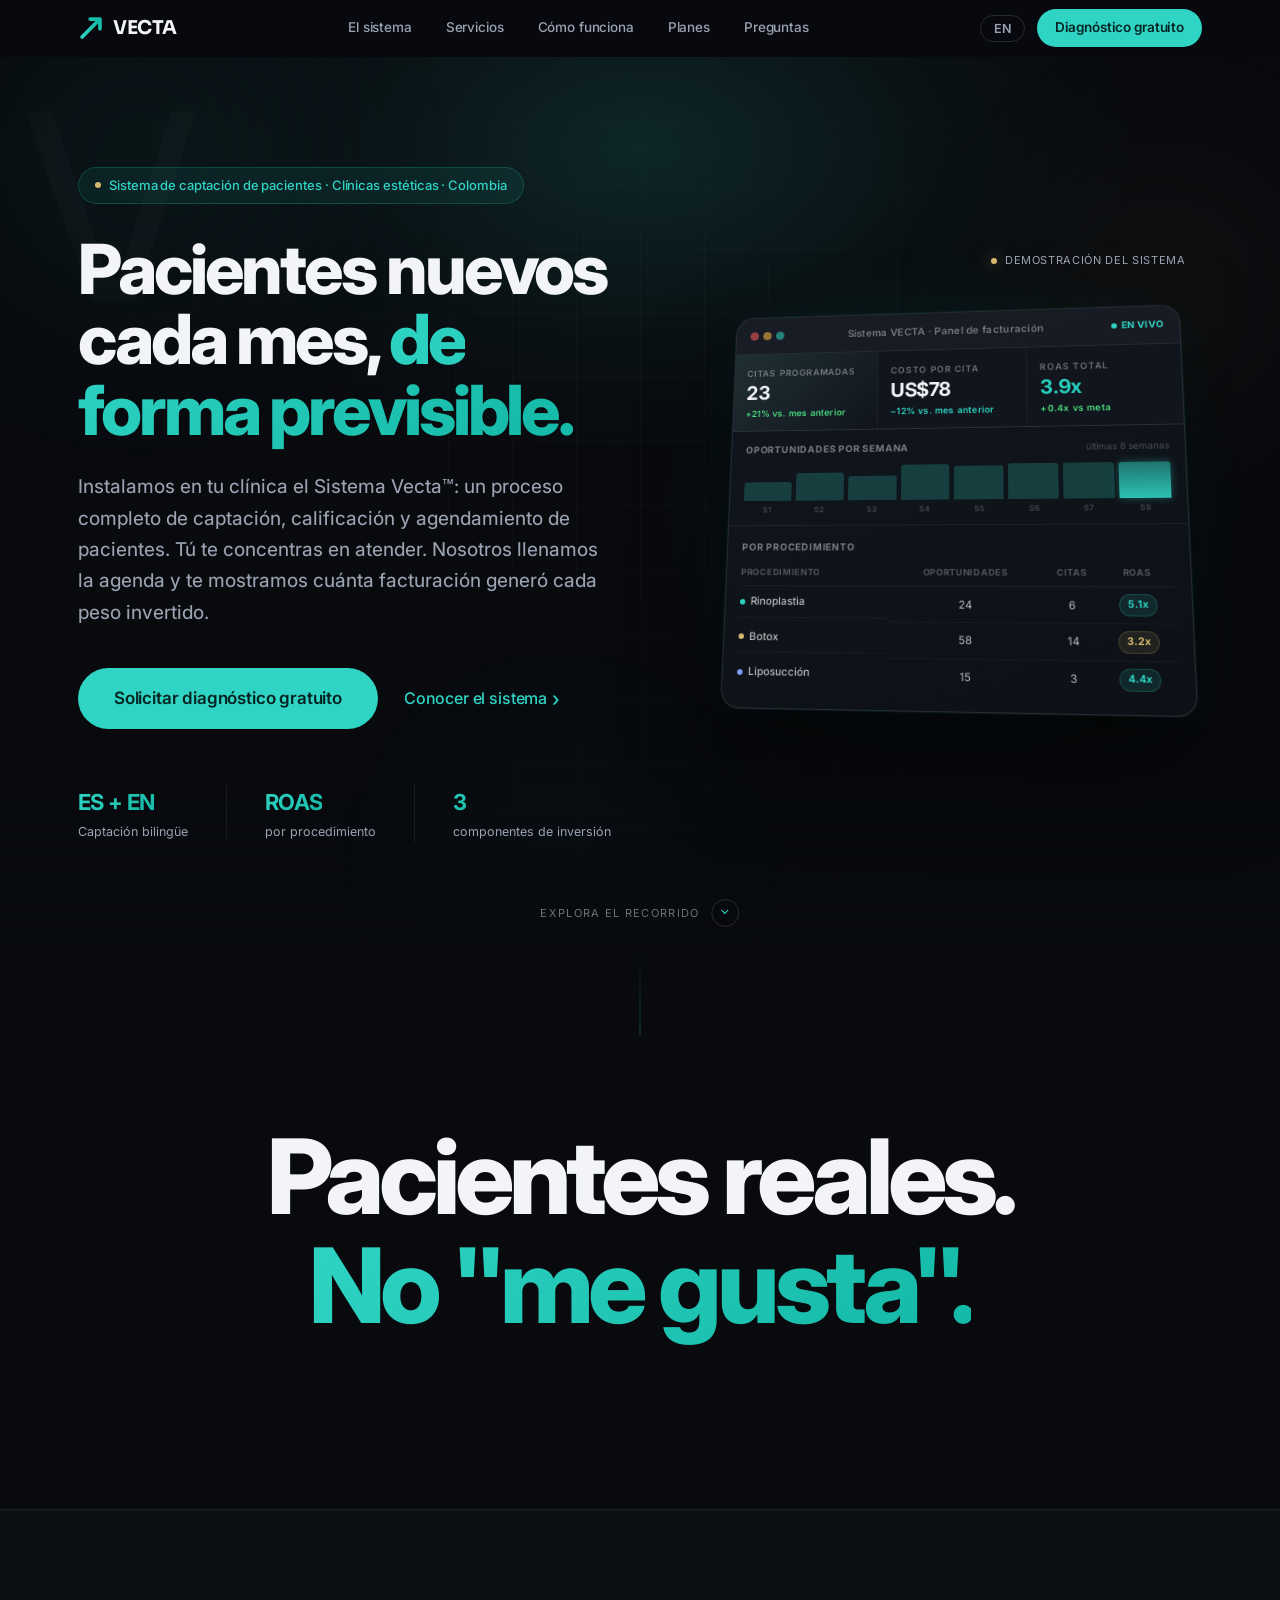
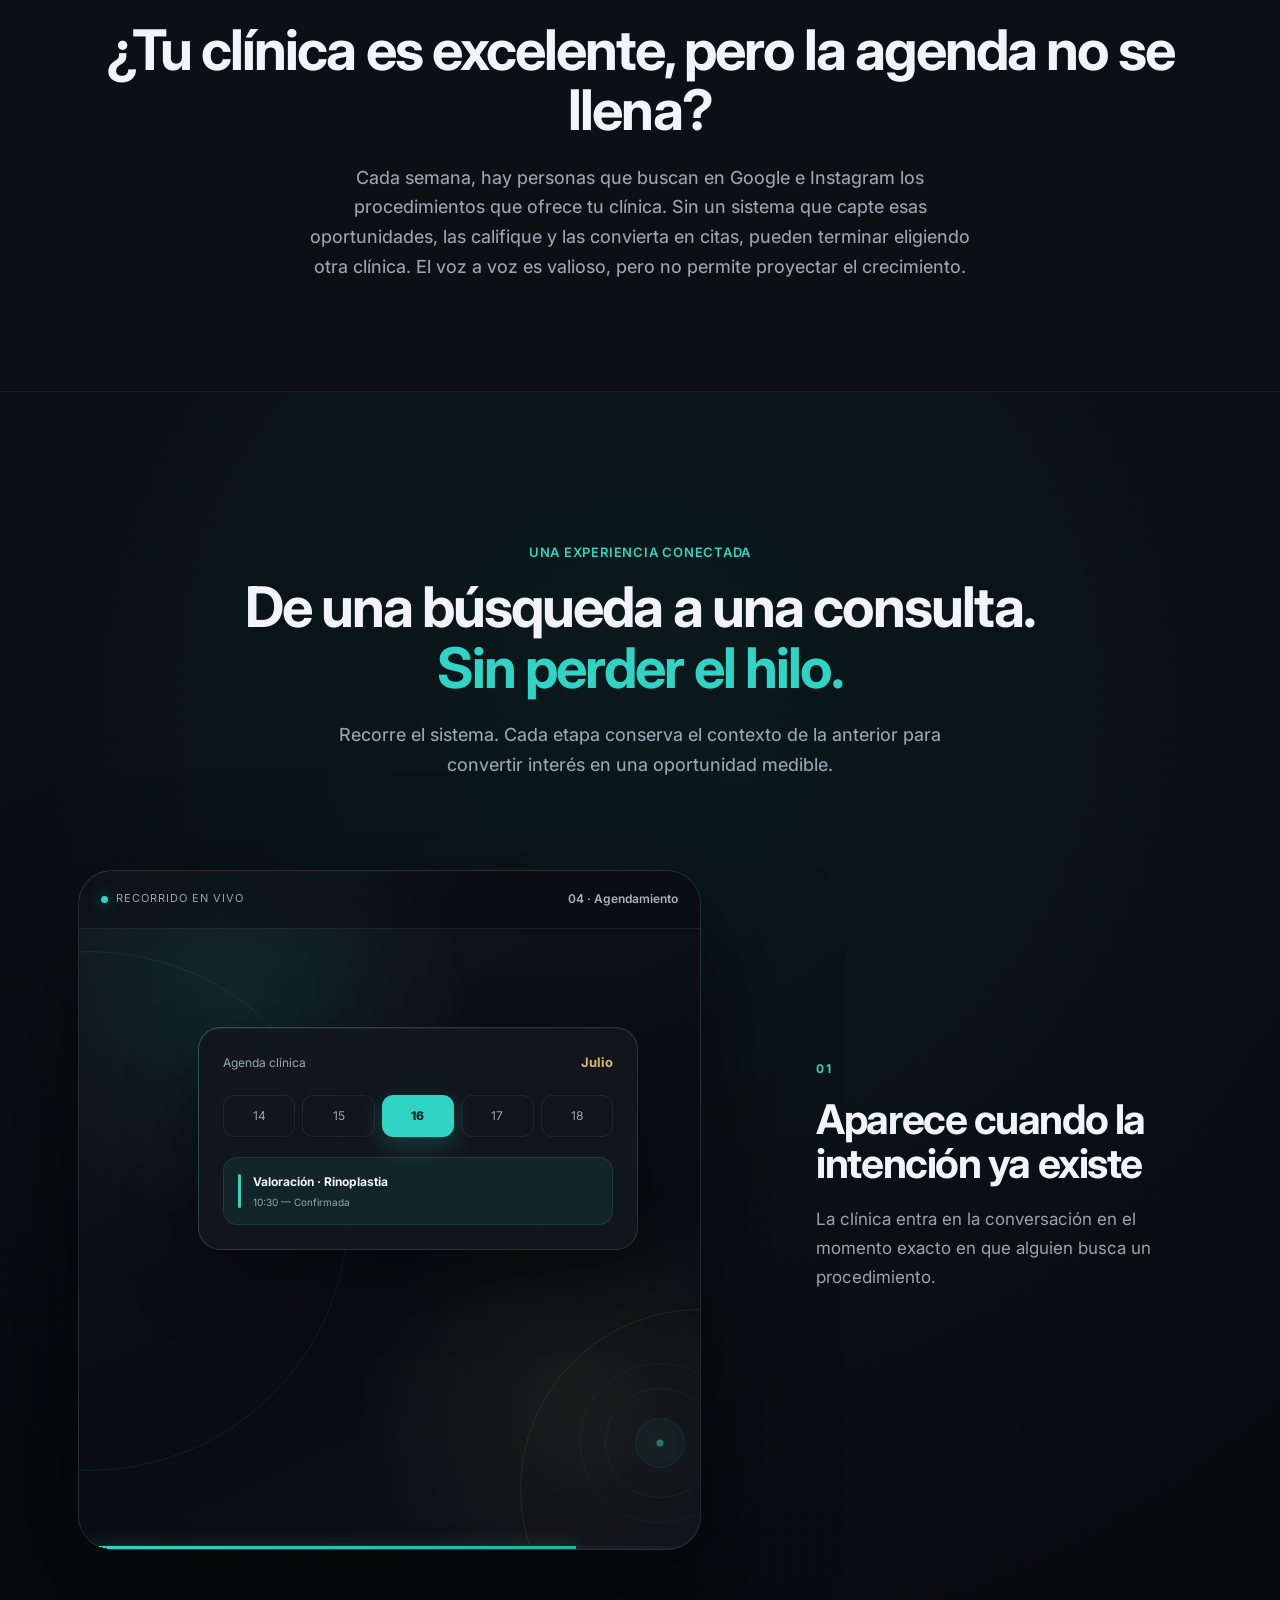
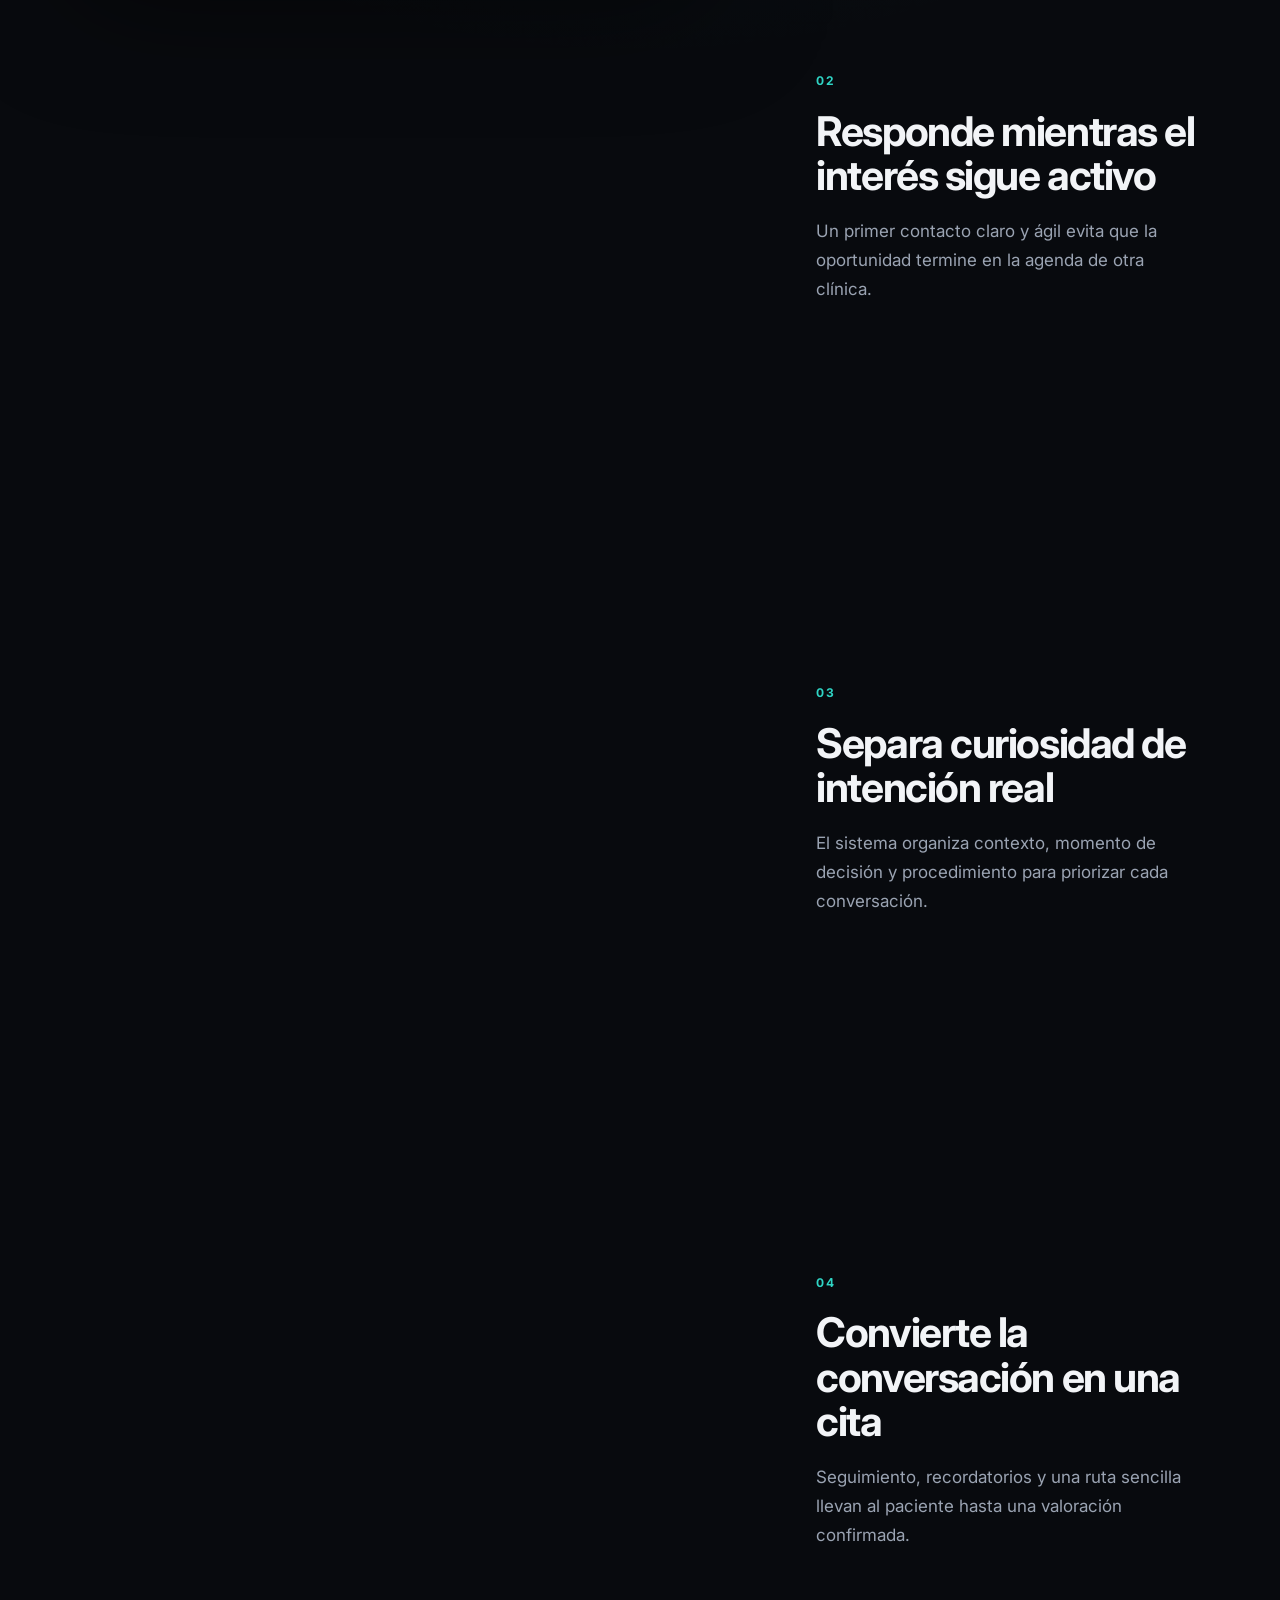
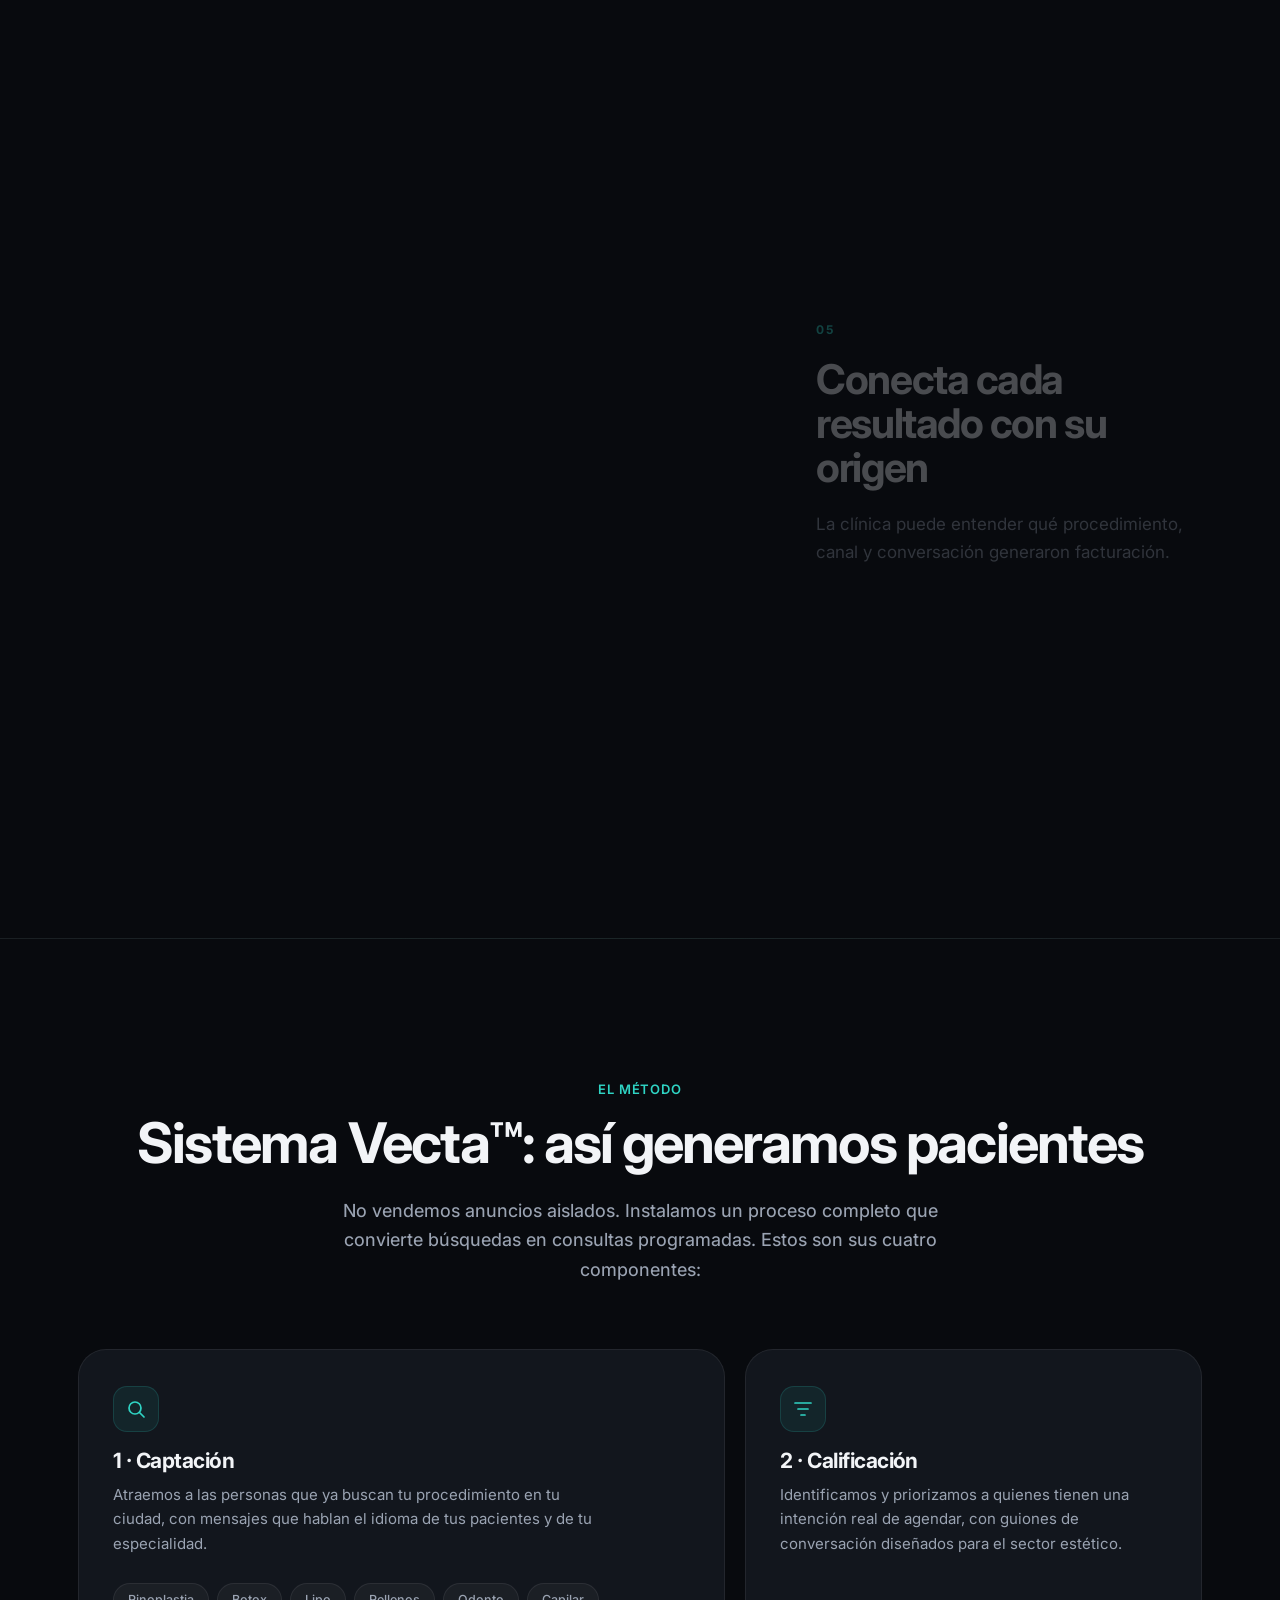
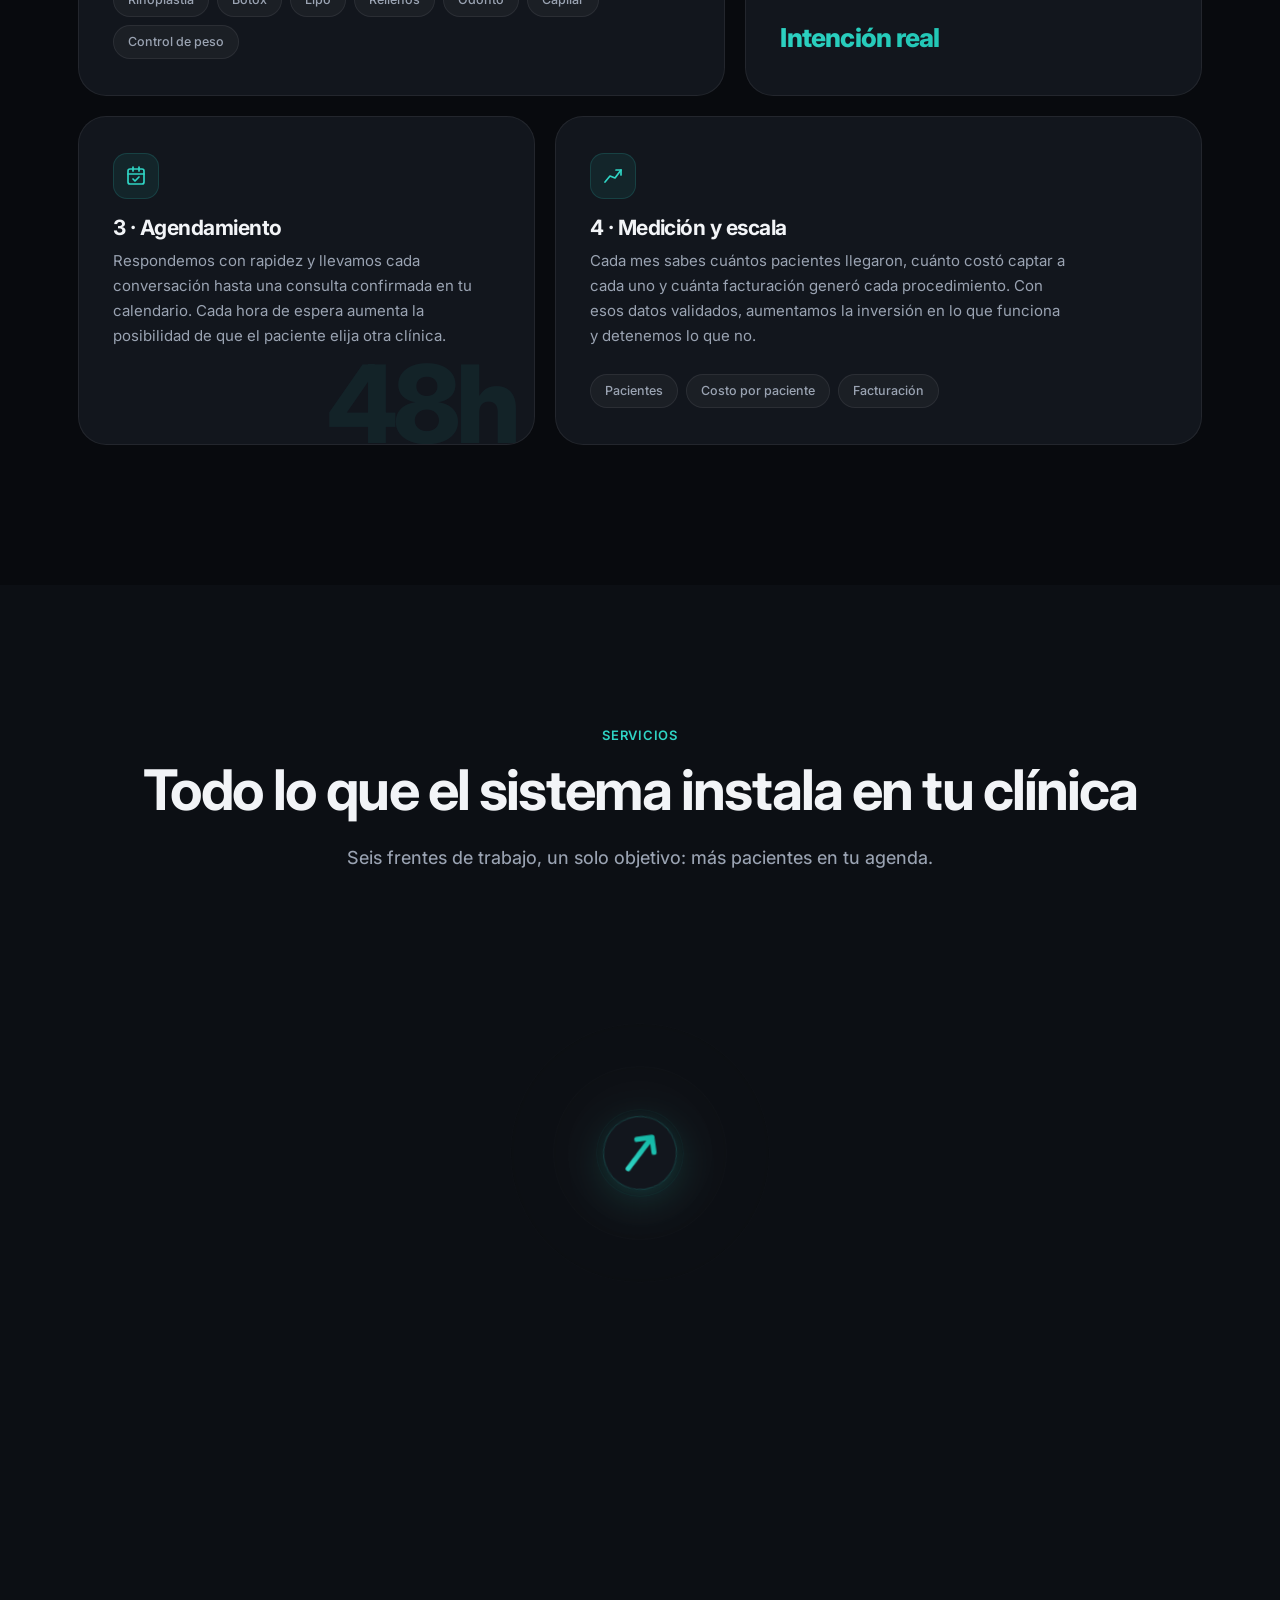
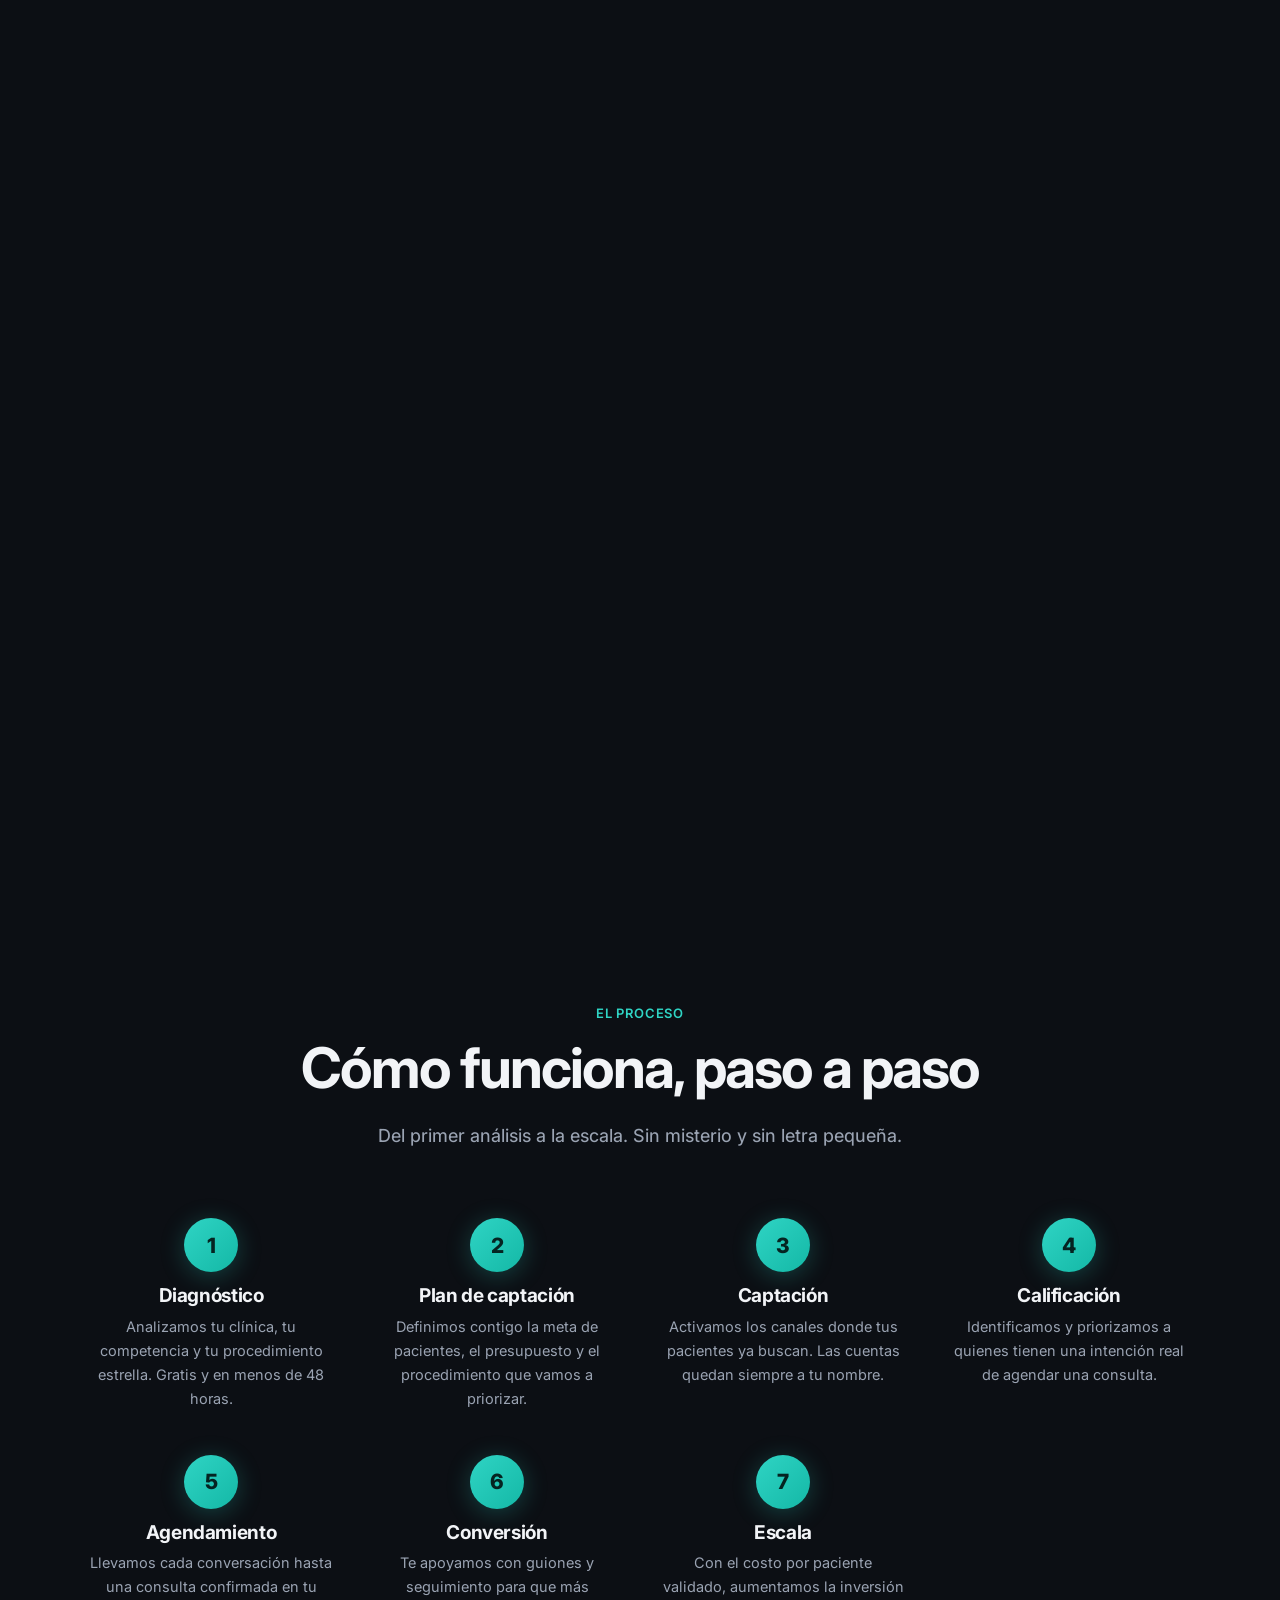
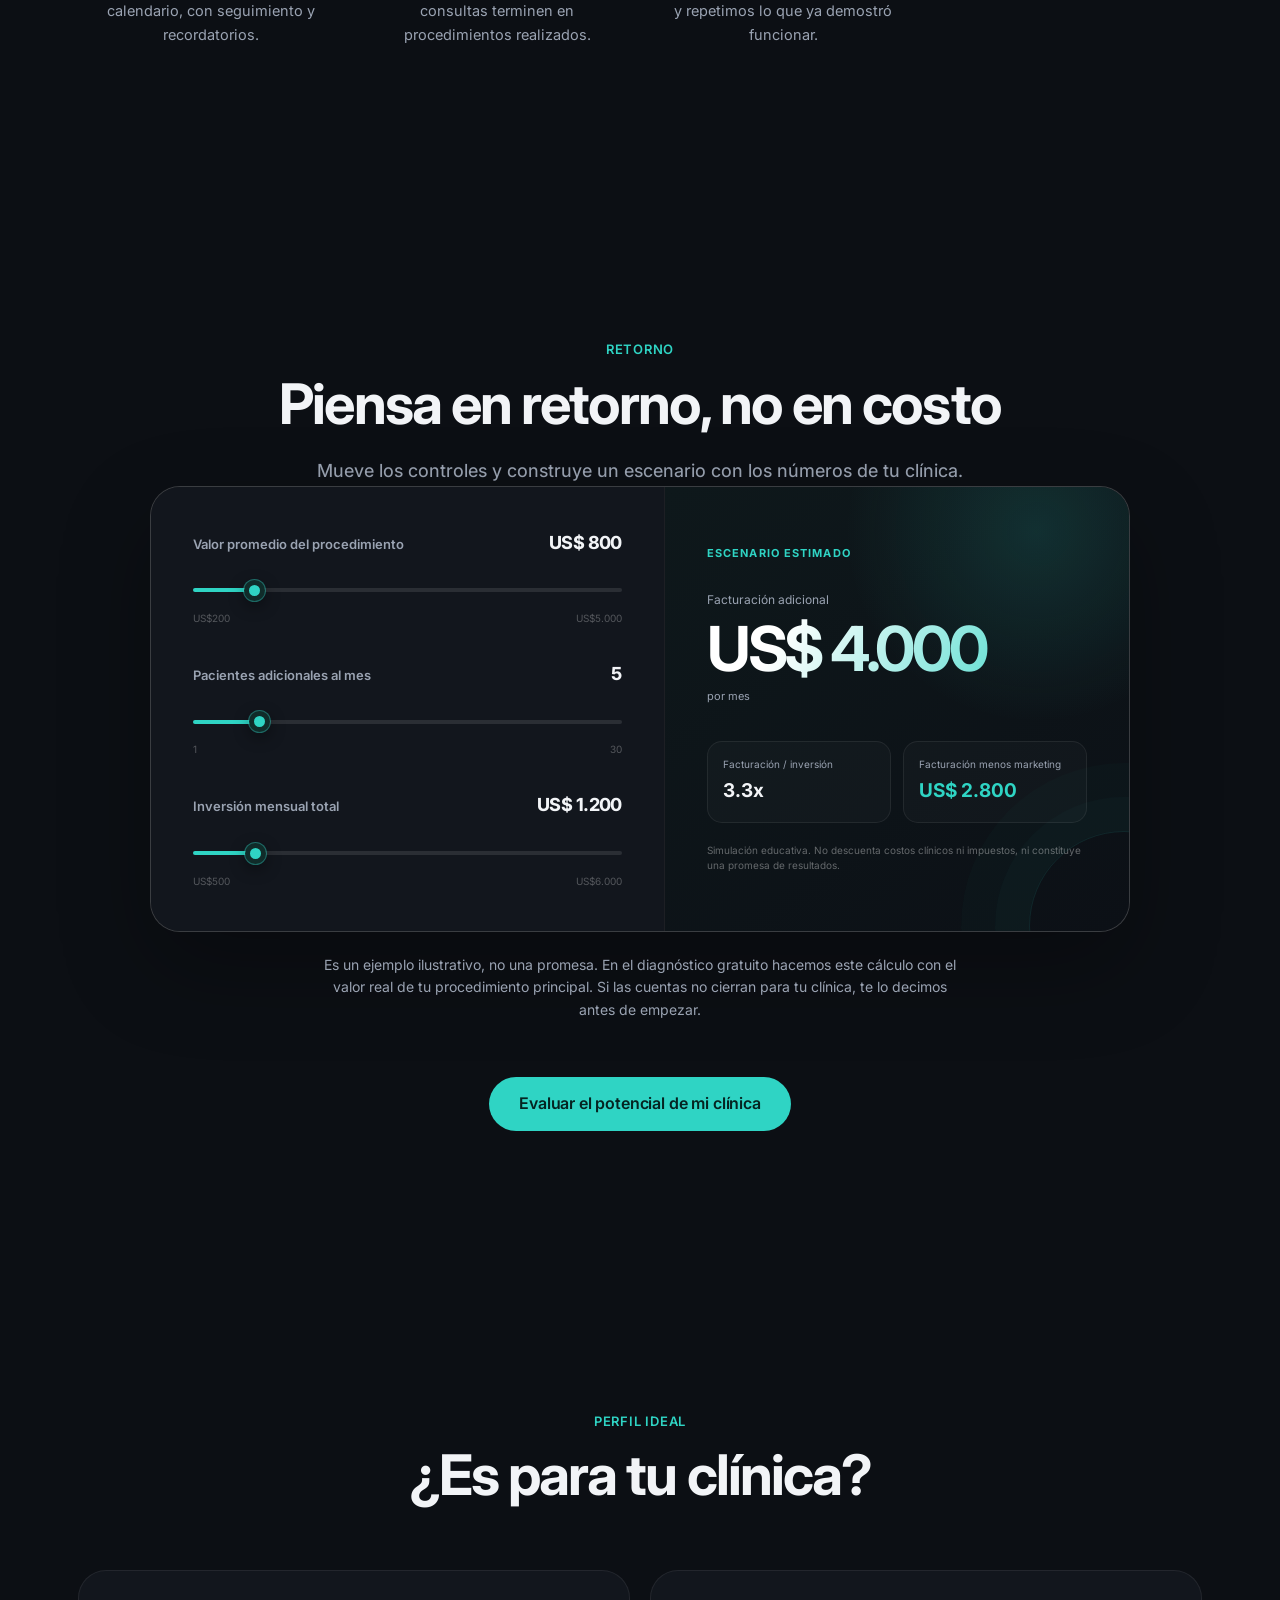
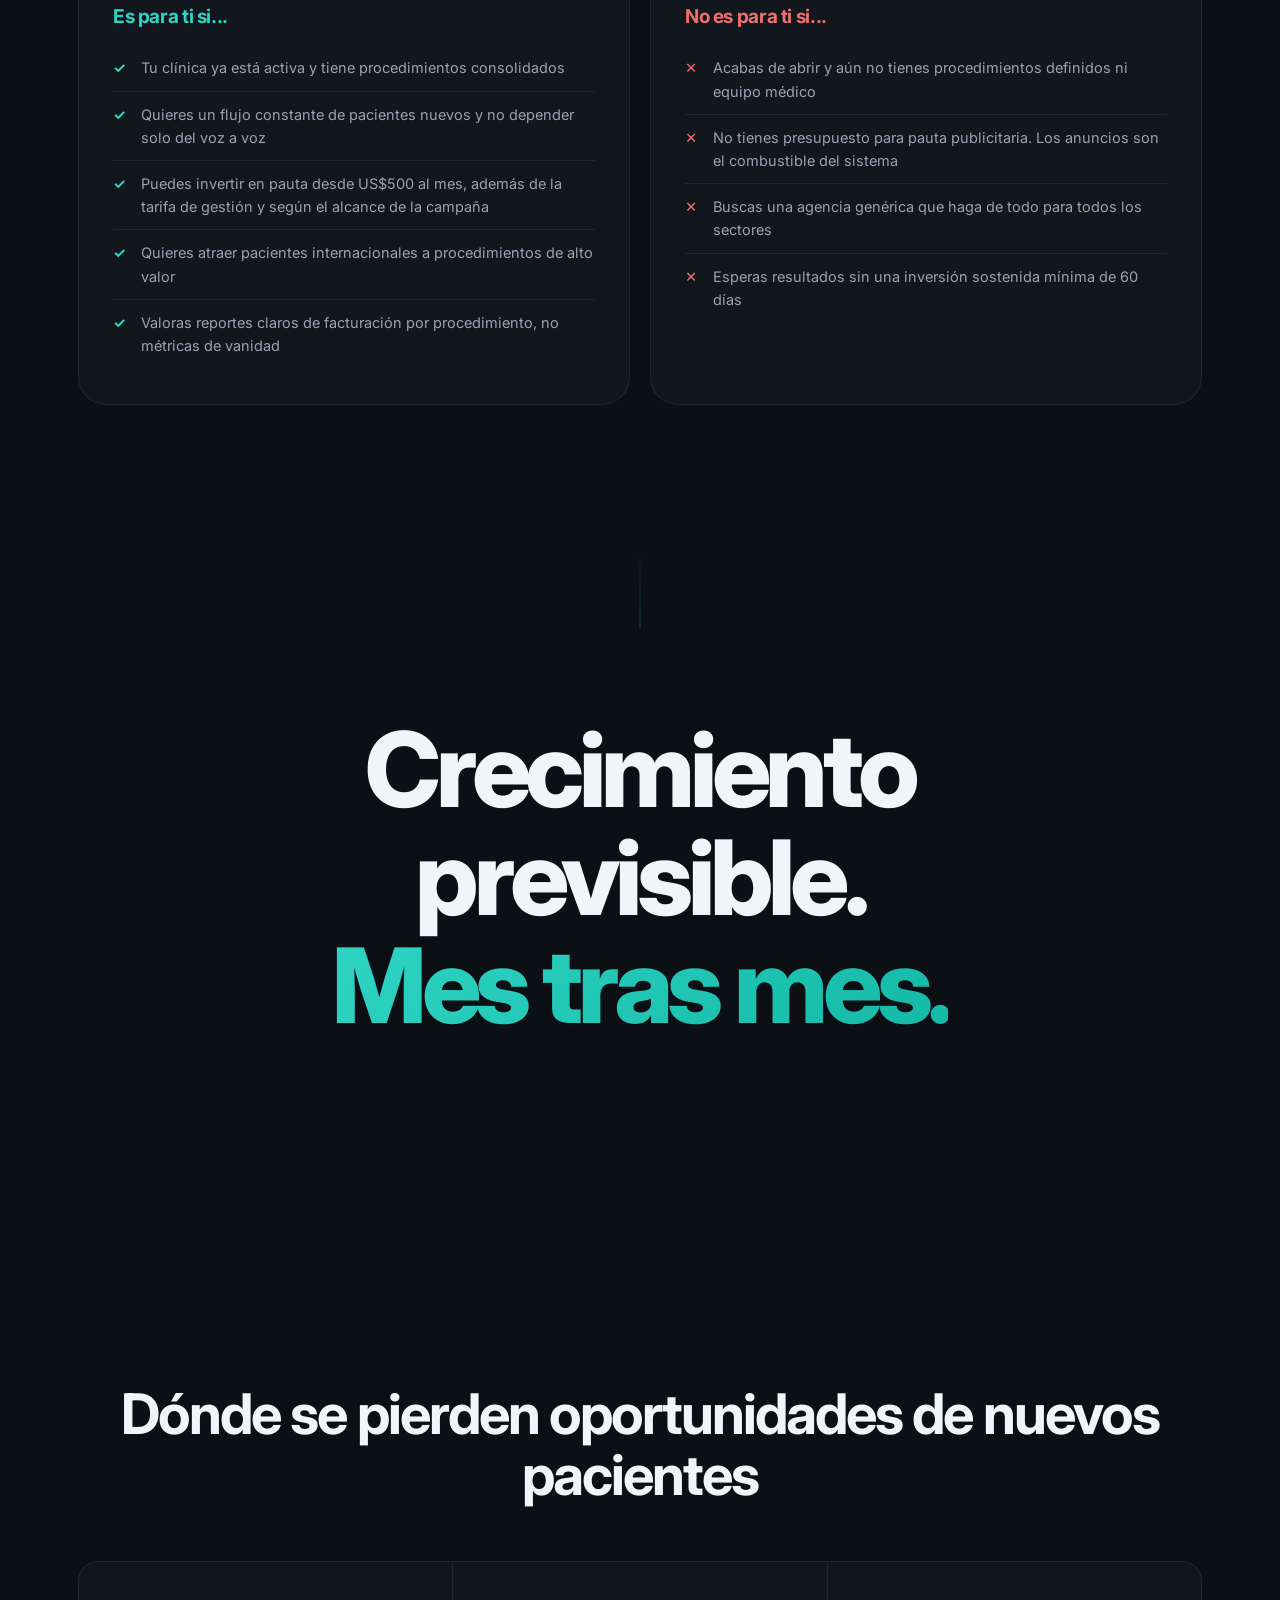
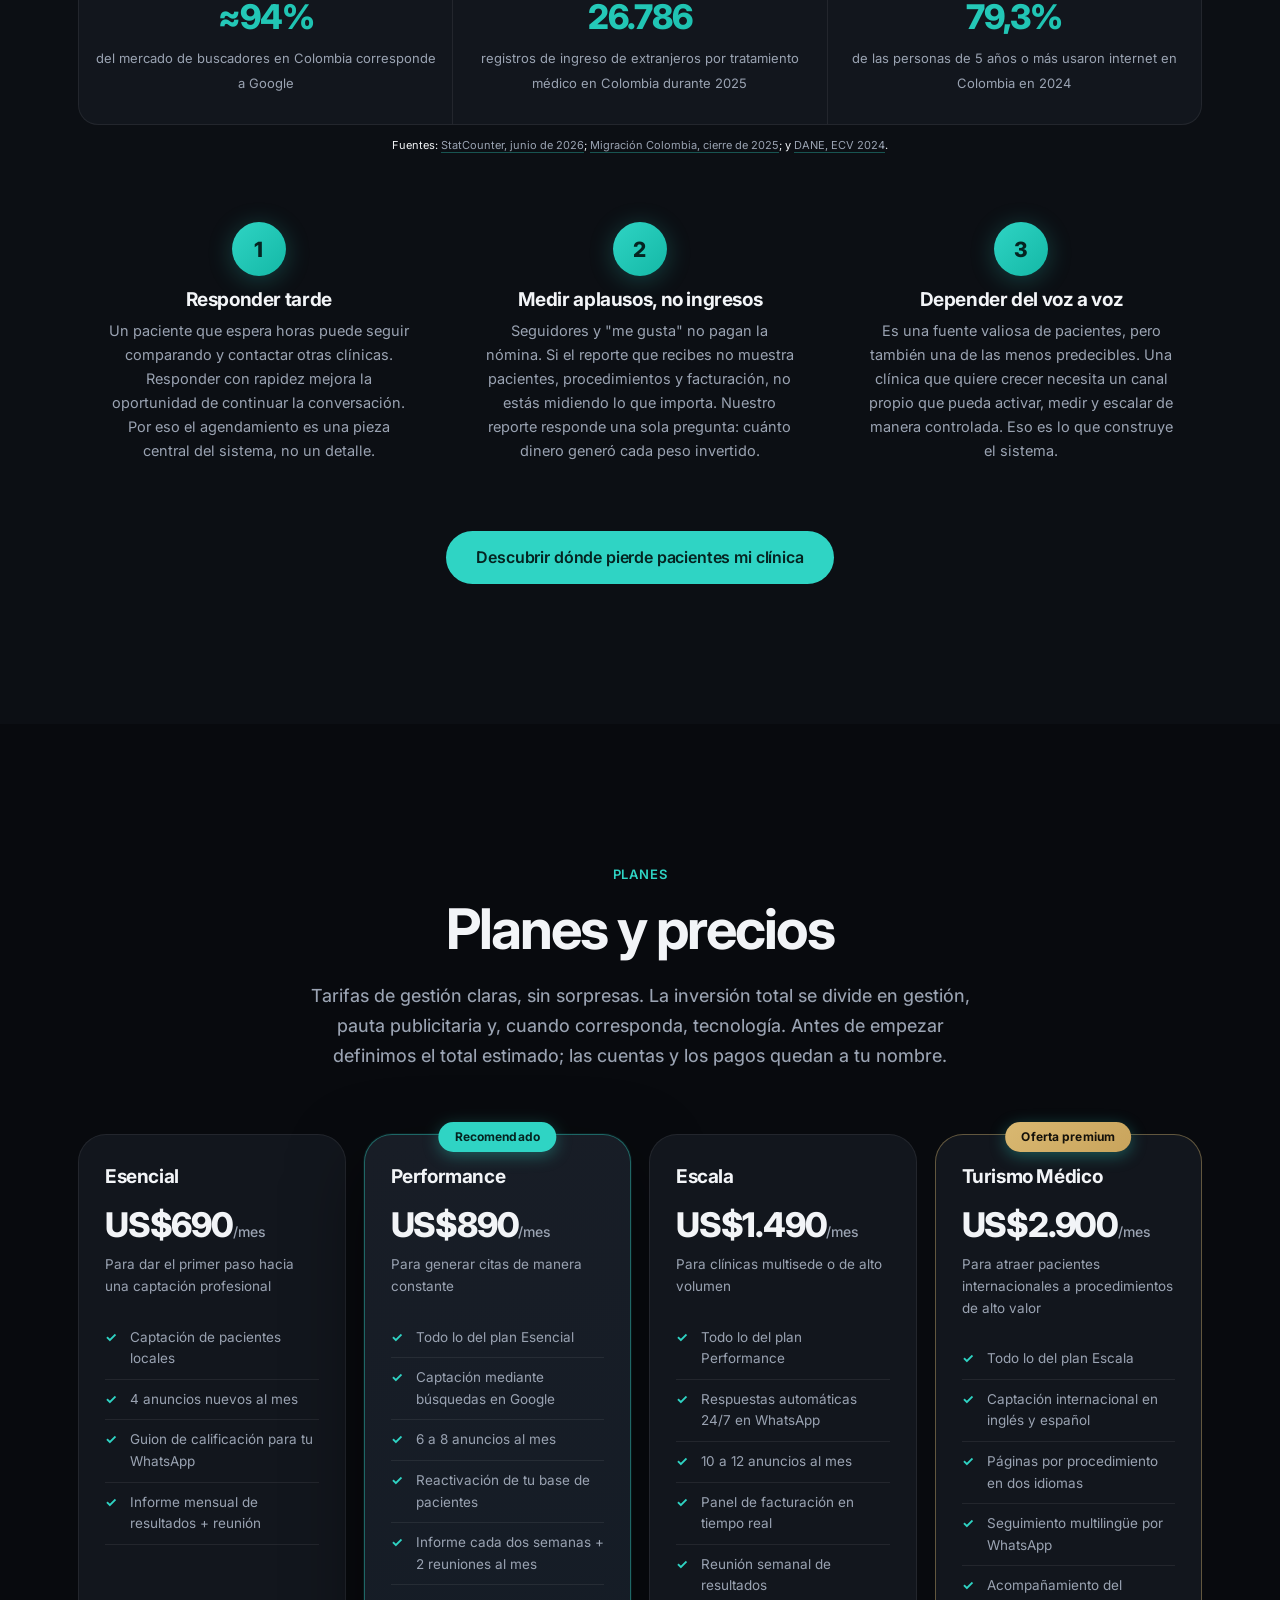
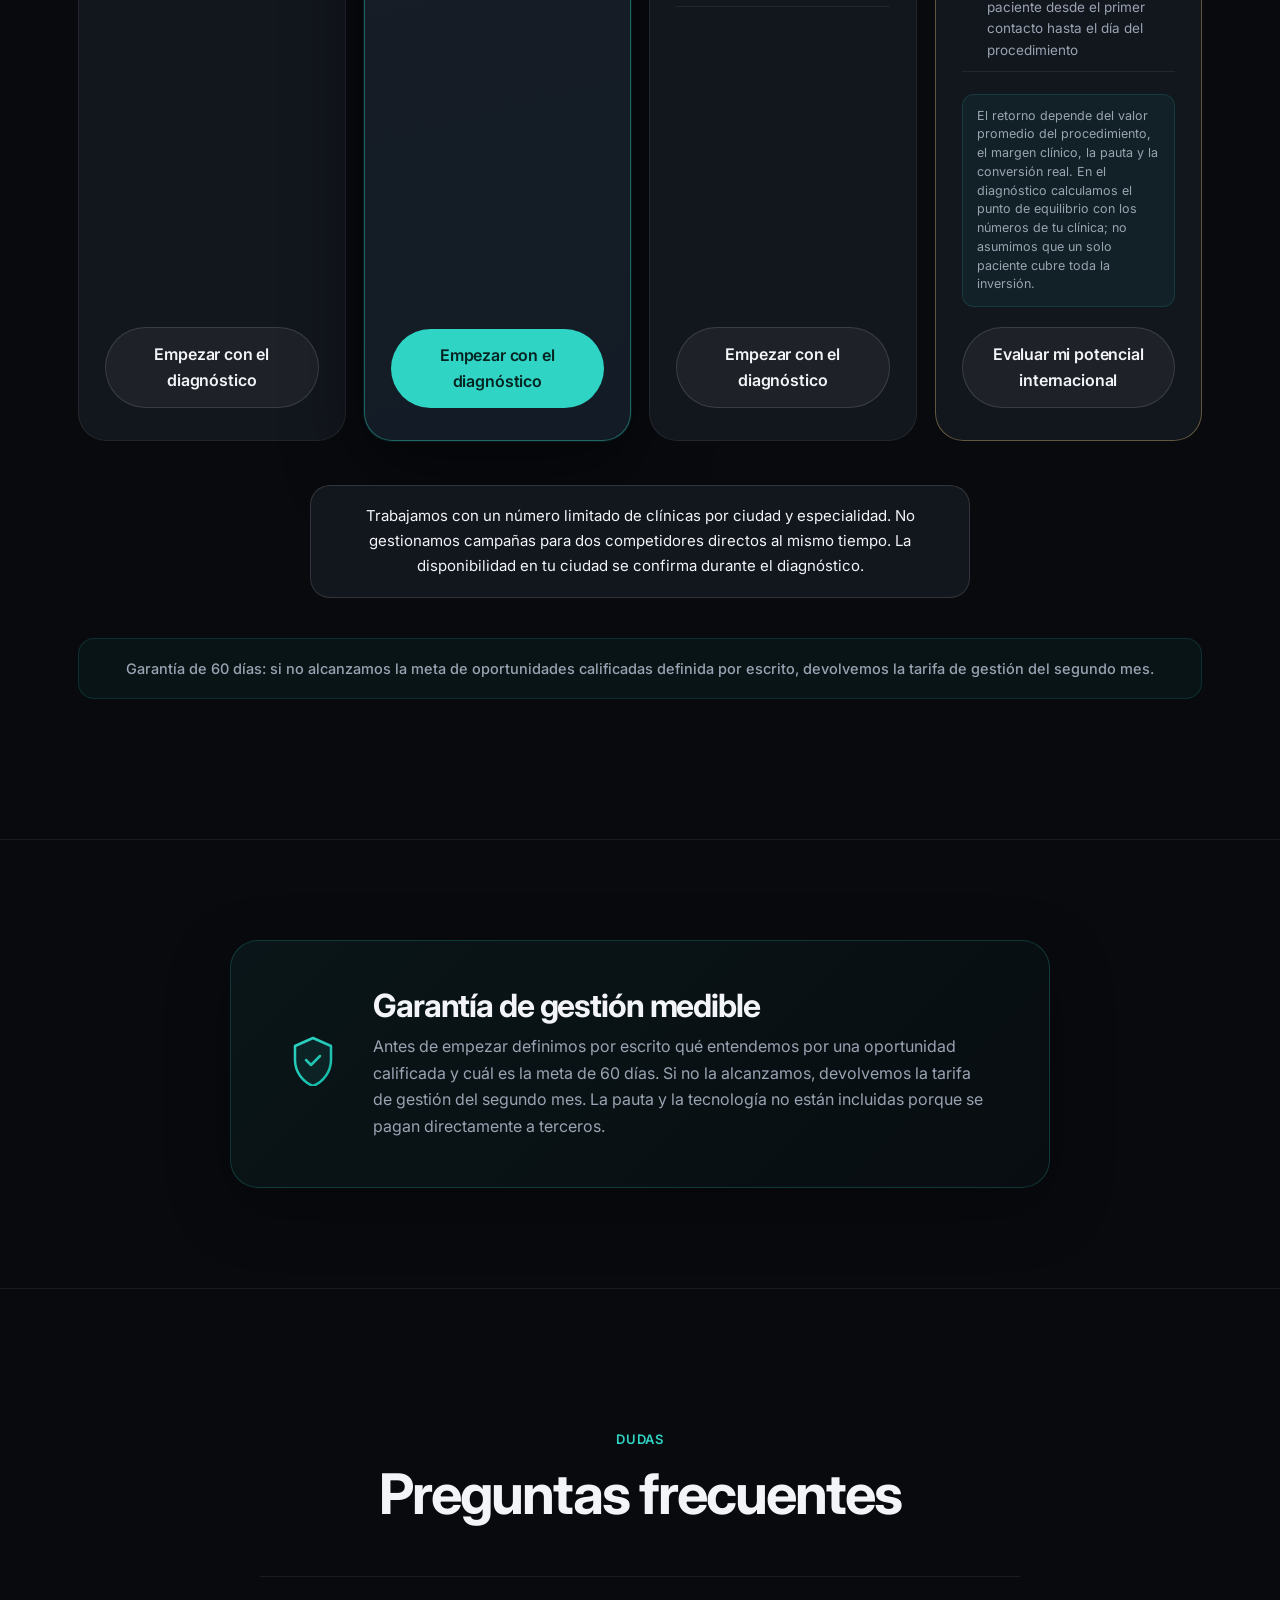
==== commit e7c72e77: "Corrige concordancia no aviso da calculadora de ROI (ES-CO) "No descuenta costos clinicos, impuestos" ====
--- a/index.html
+++ b/index.html
@@ -631,7 +631,7 @@
           <div><span data-i18n="roi_return_label">Facturación / inversión</span><strong id="roiReturnOut">3.4x</strong></div>
           <div><span data-i18n="roi_balance_label">Facturación menos marketing</span><strong id="roiBalanceOut">US$2.810</strong></div>
         </div>
-        <p data-i18n="roi_disclaimer">Simulación educativa. No descuenta costos clínicos, impuestos ni representa una promesa de resultados.</p>
+        <p data-i18n="roi_disclaimer">Simulación educativa. No descuenta costos clínicos ni impuestos, ni constituye una promesa de resultados.</p>
       </div>
     </div>
 
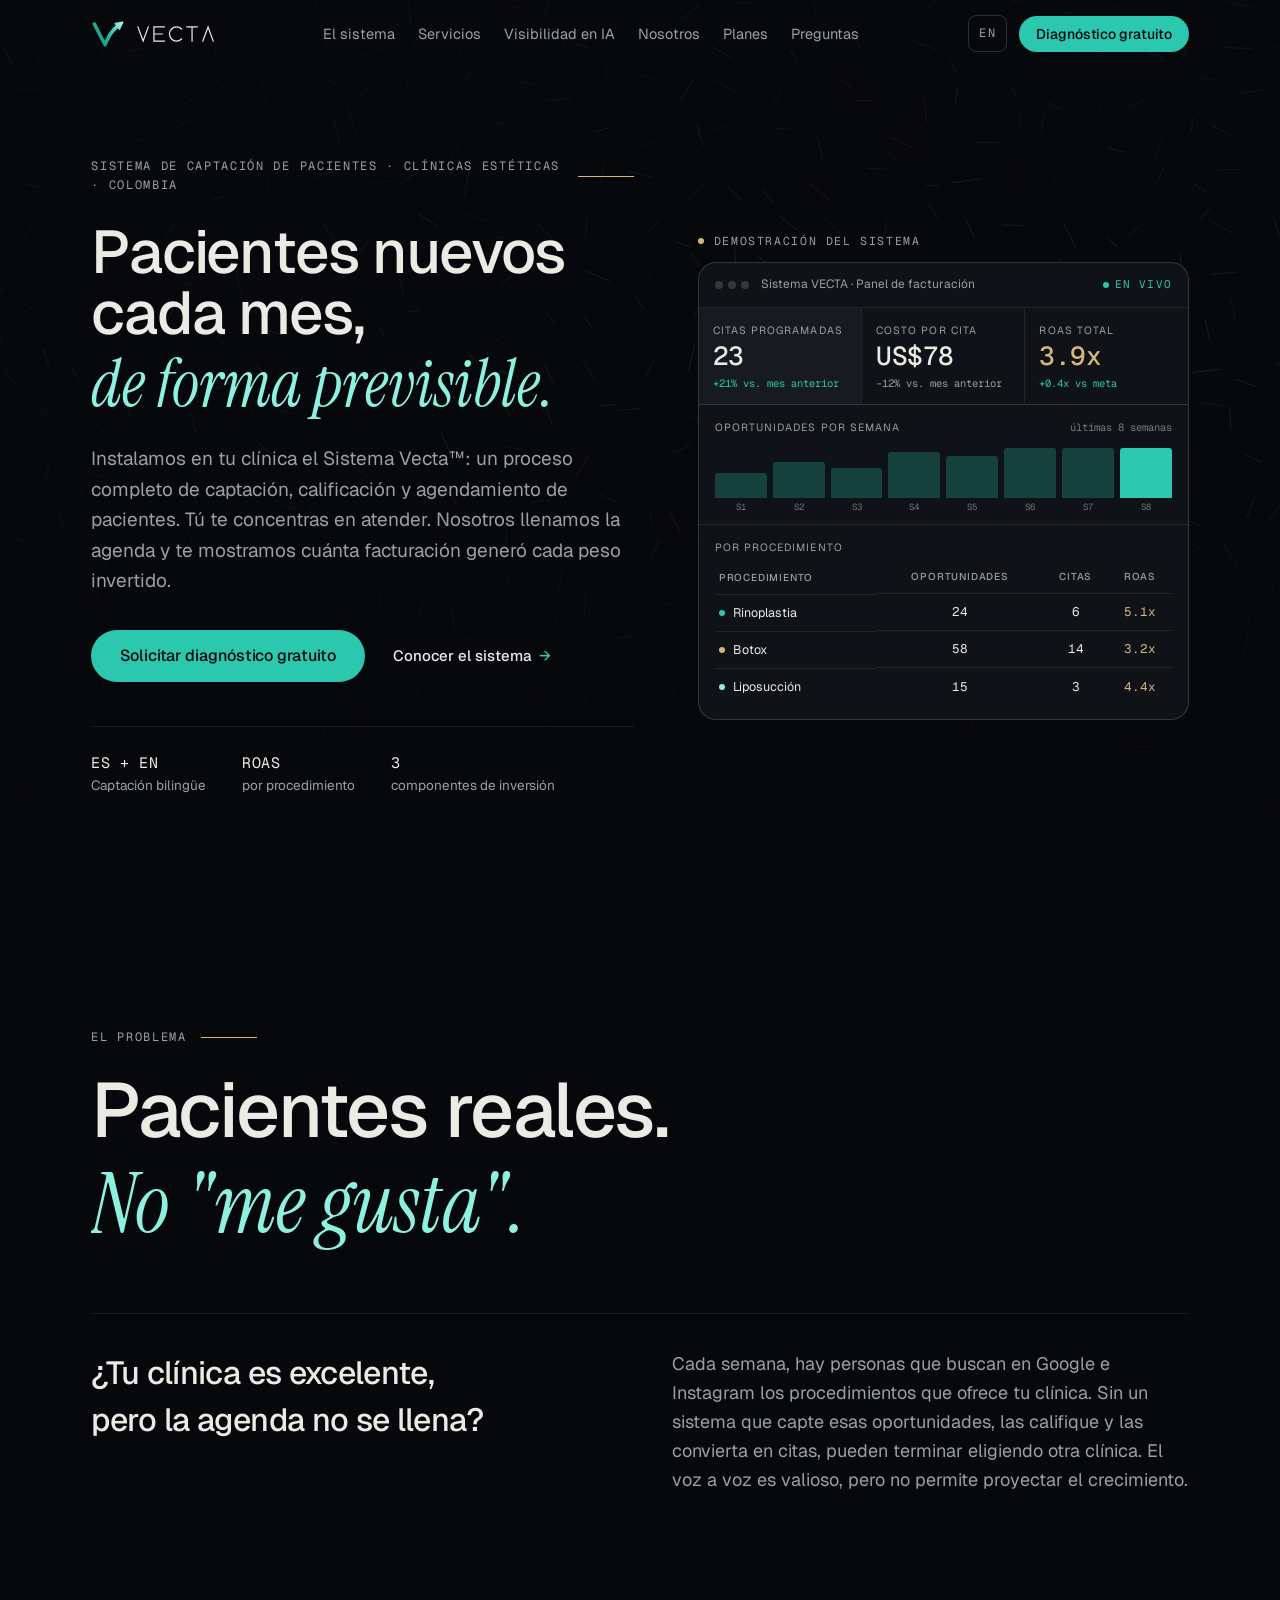
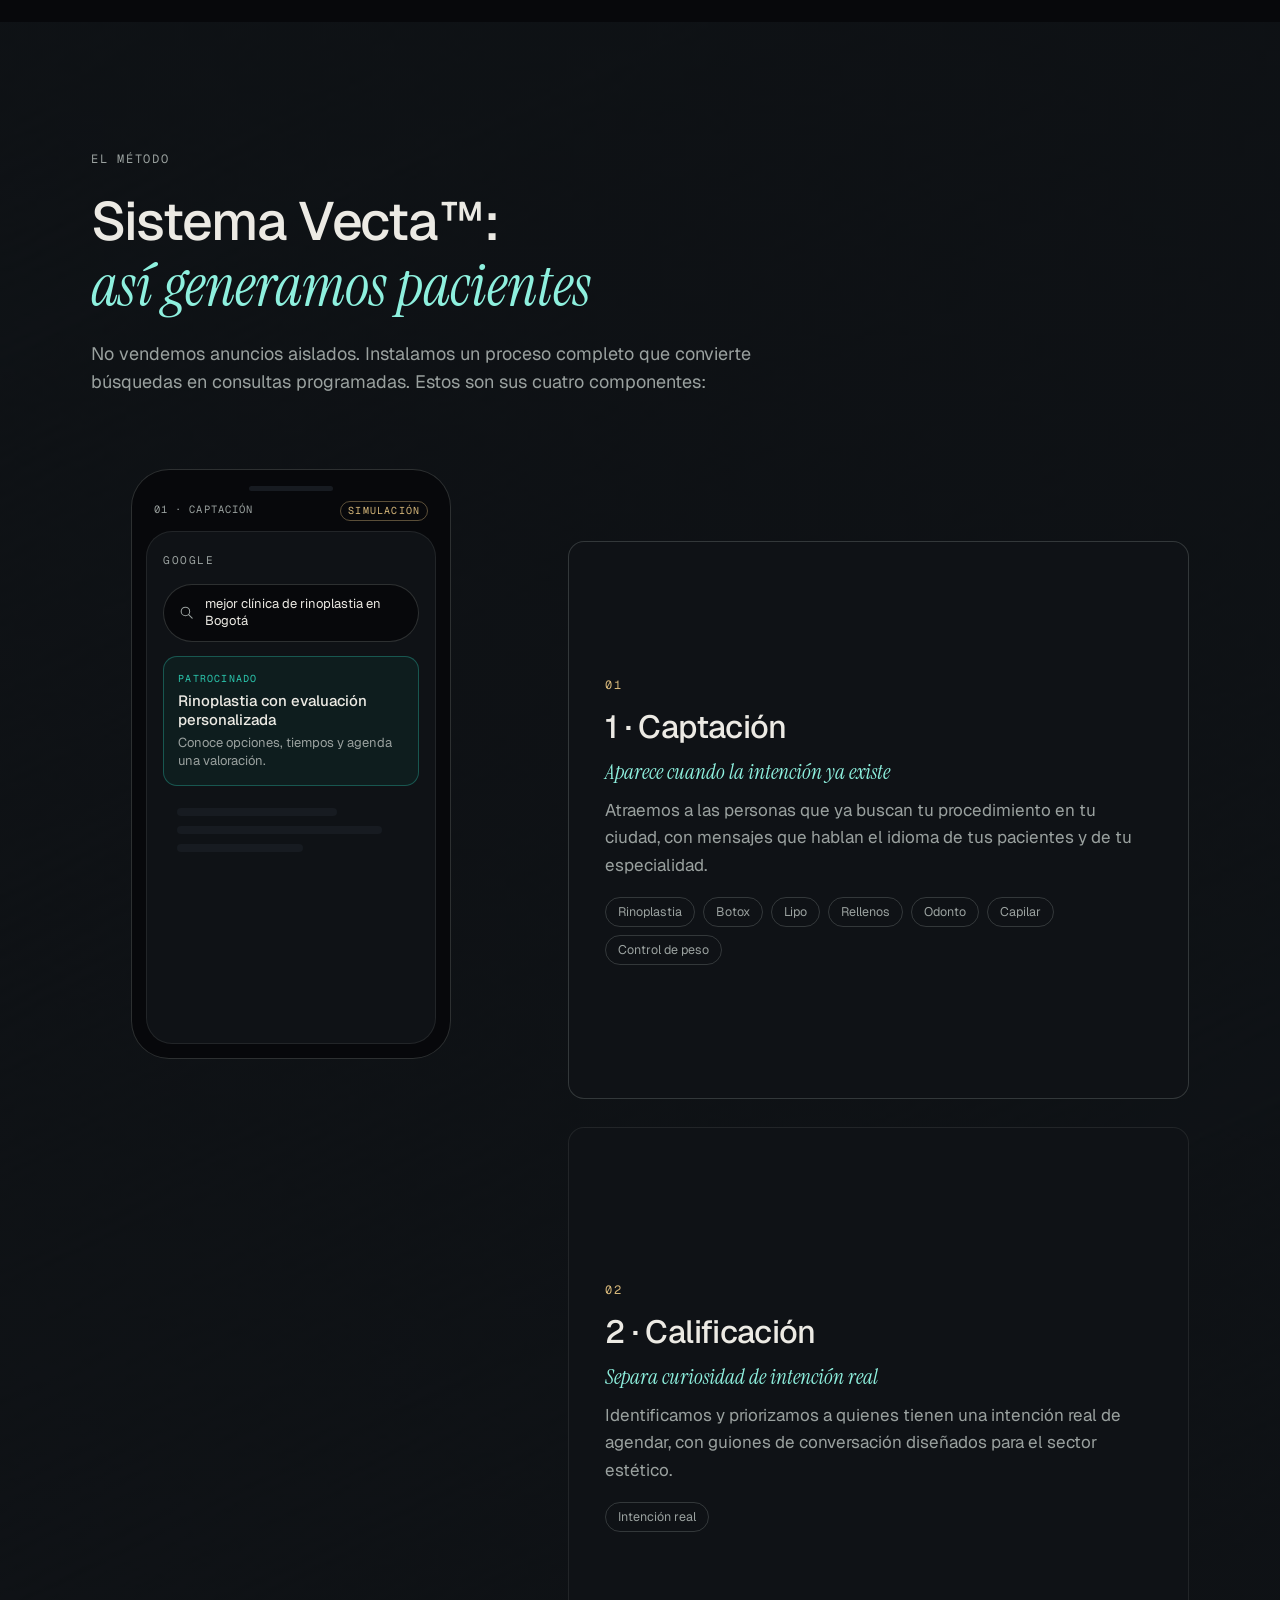
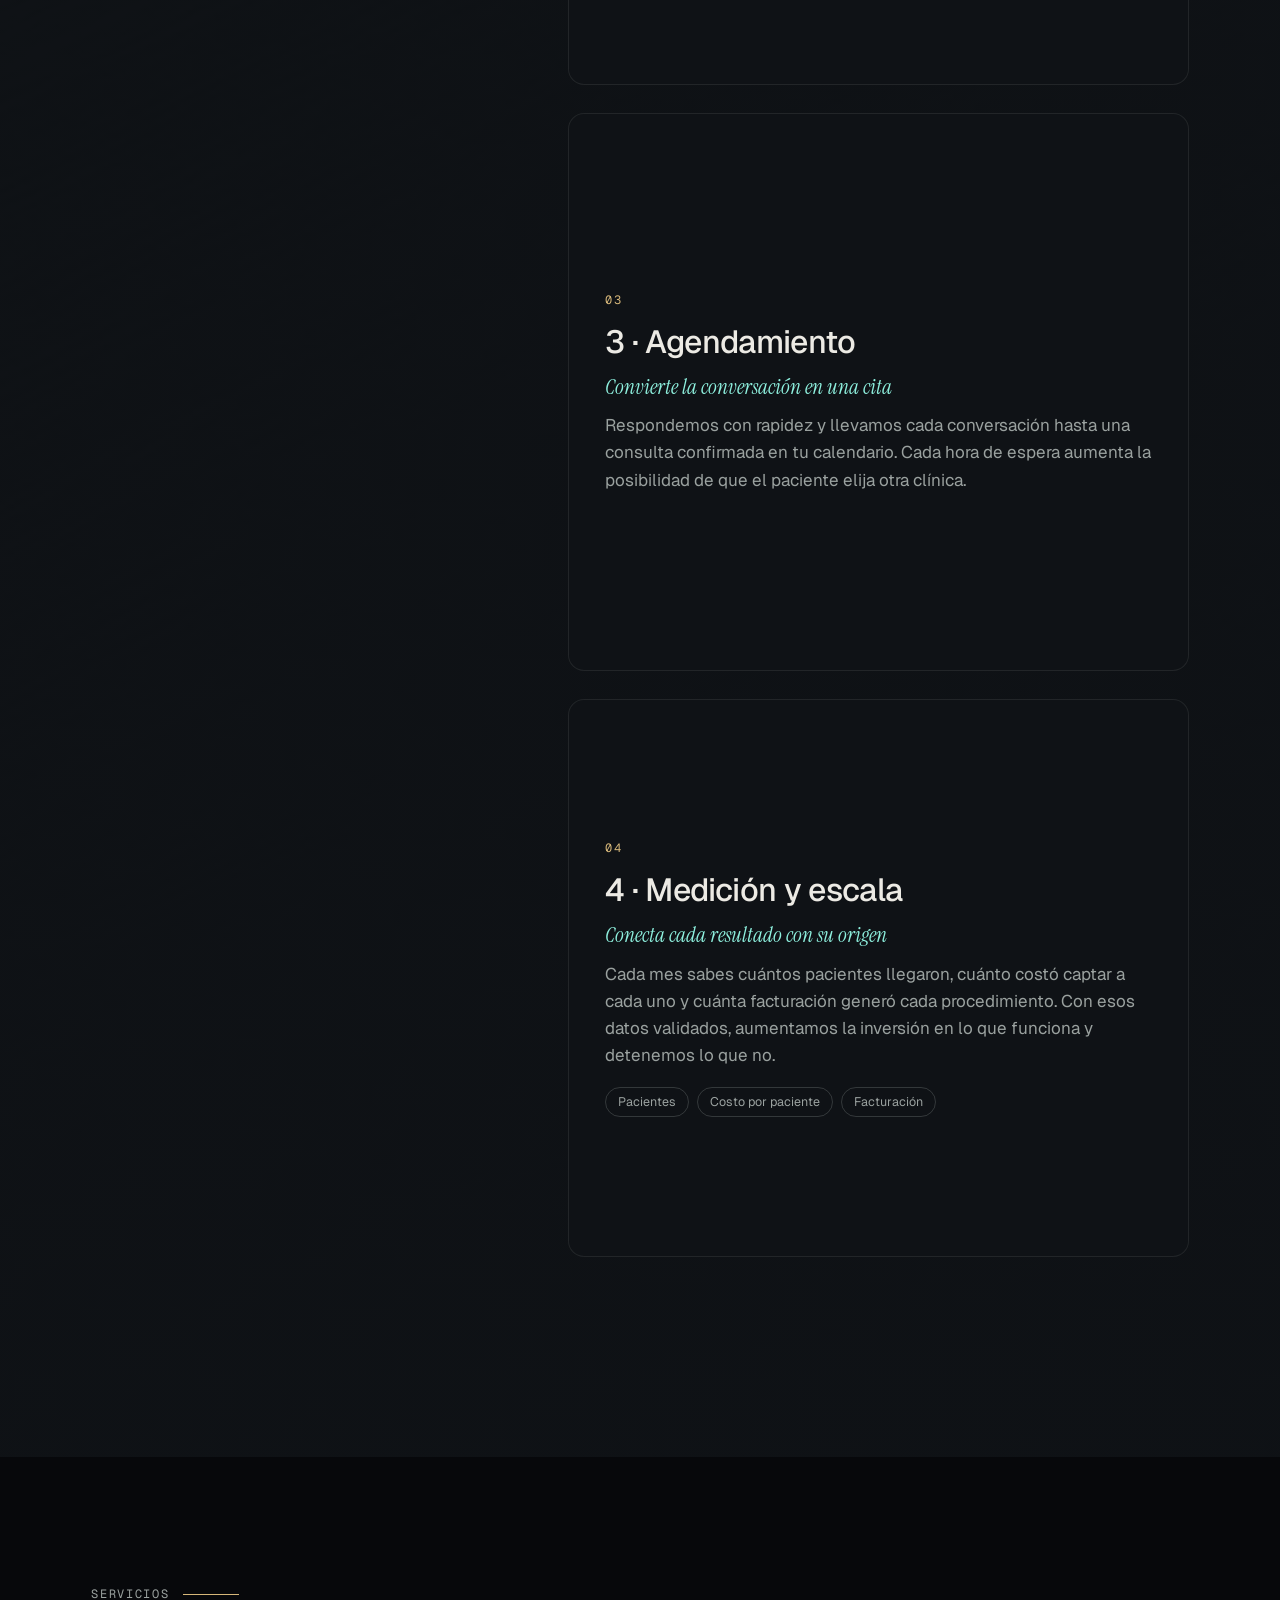
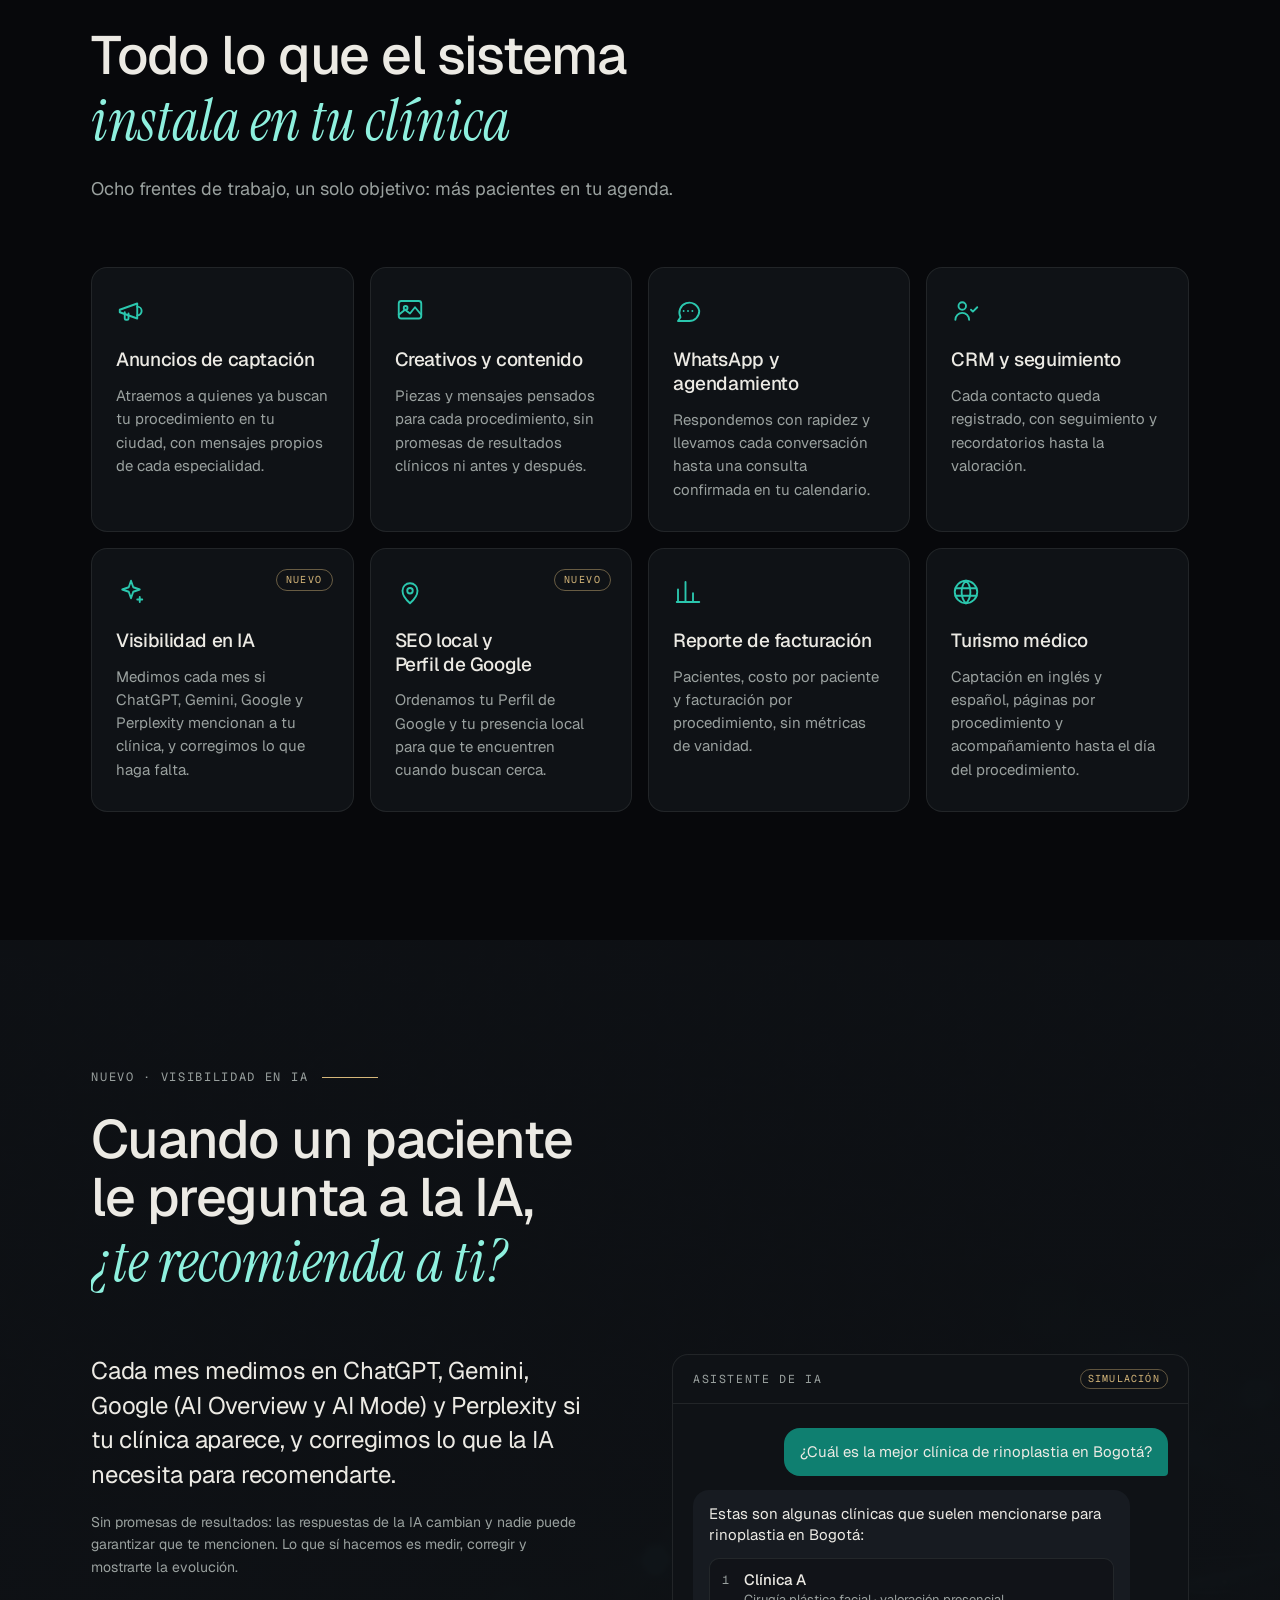
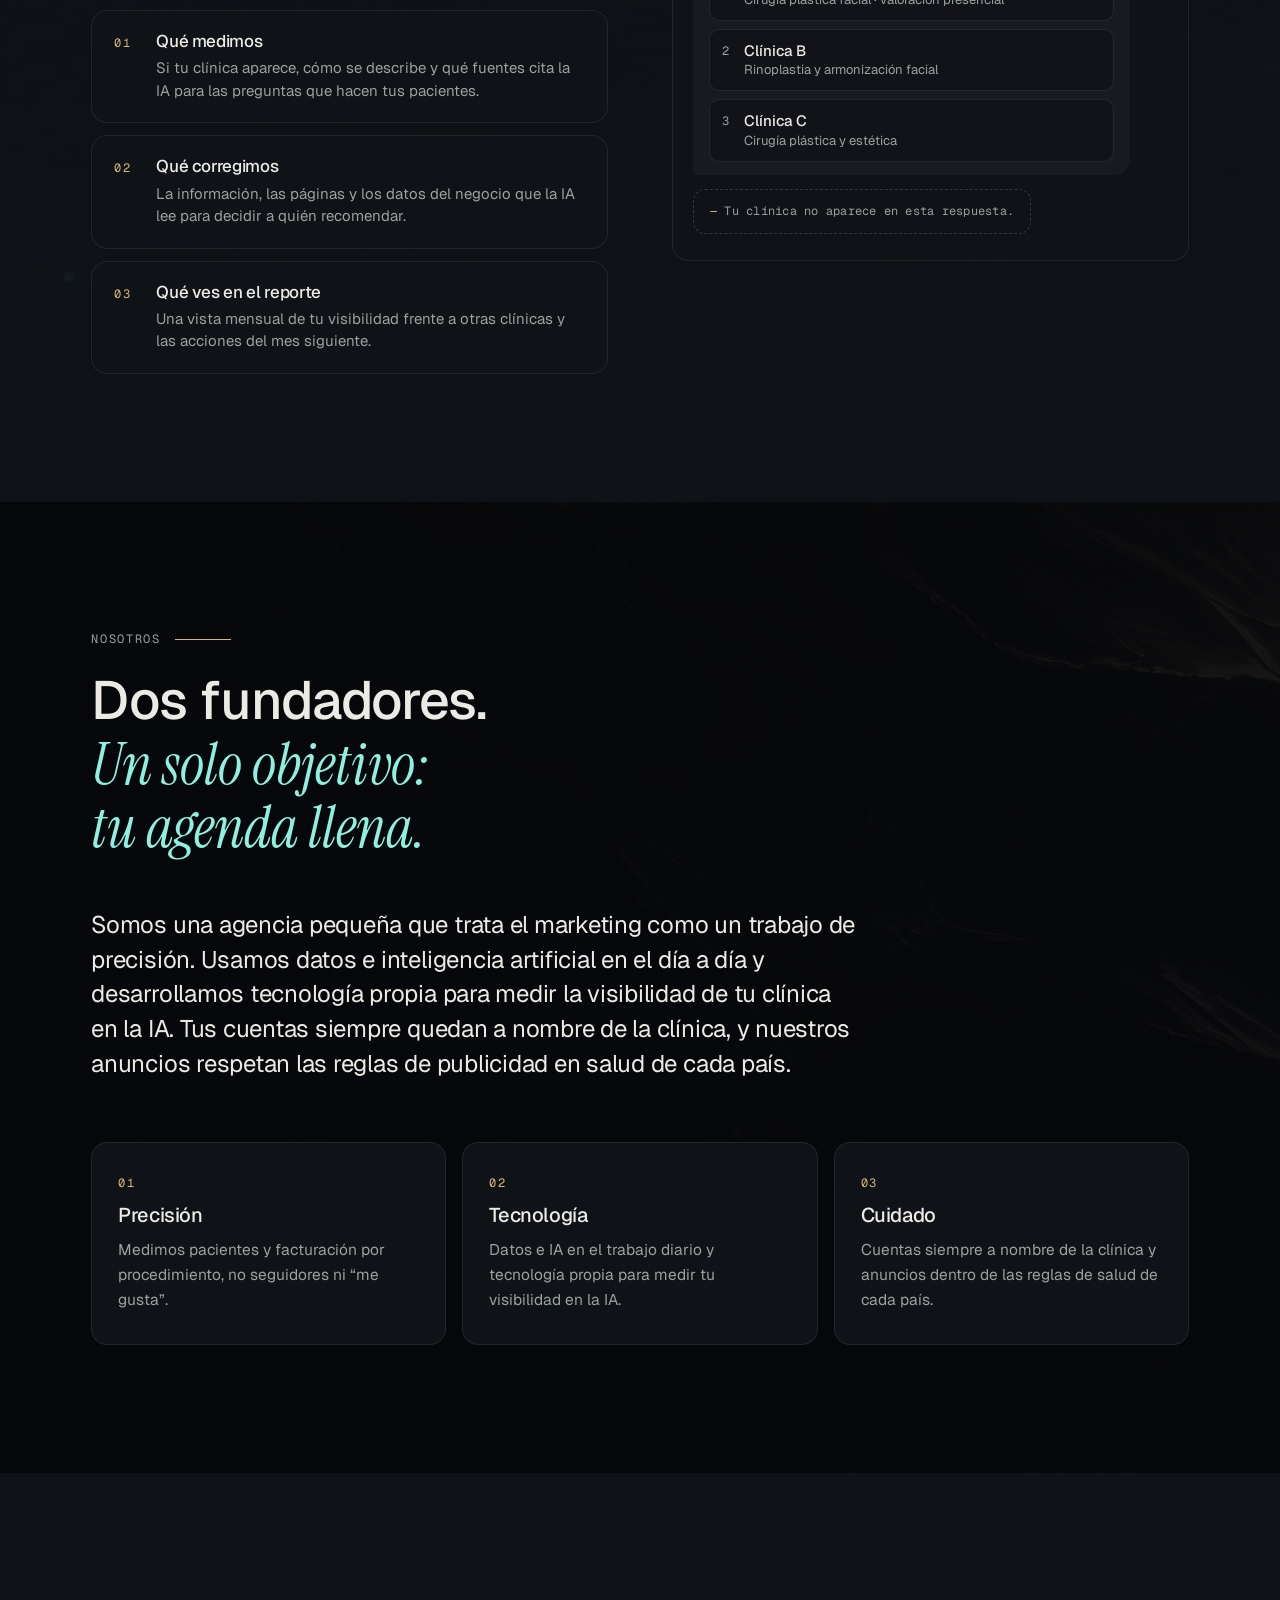
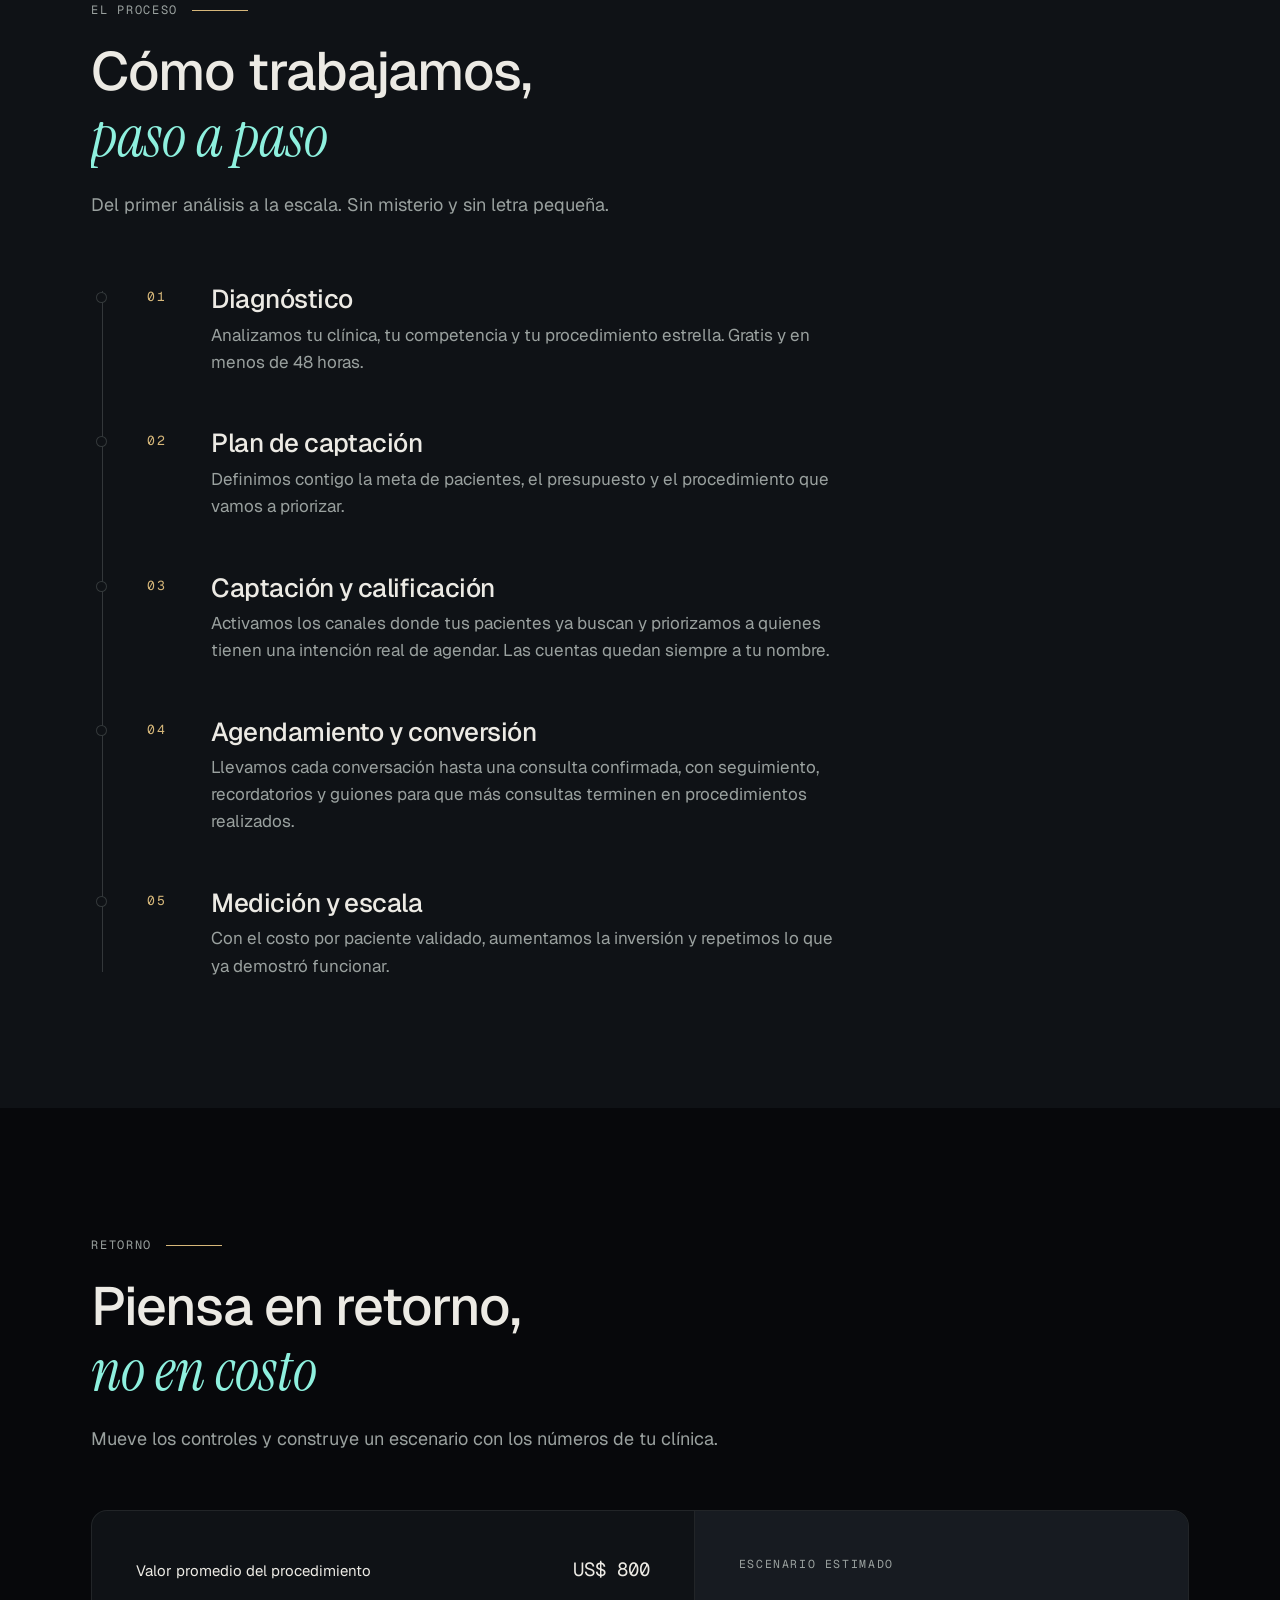
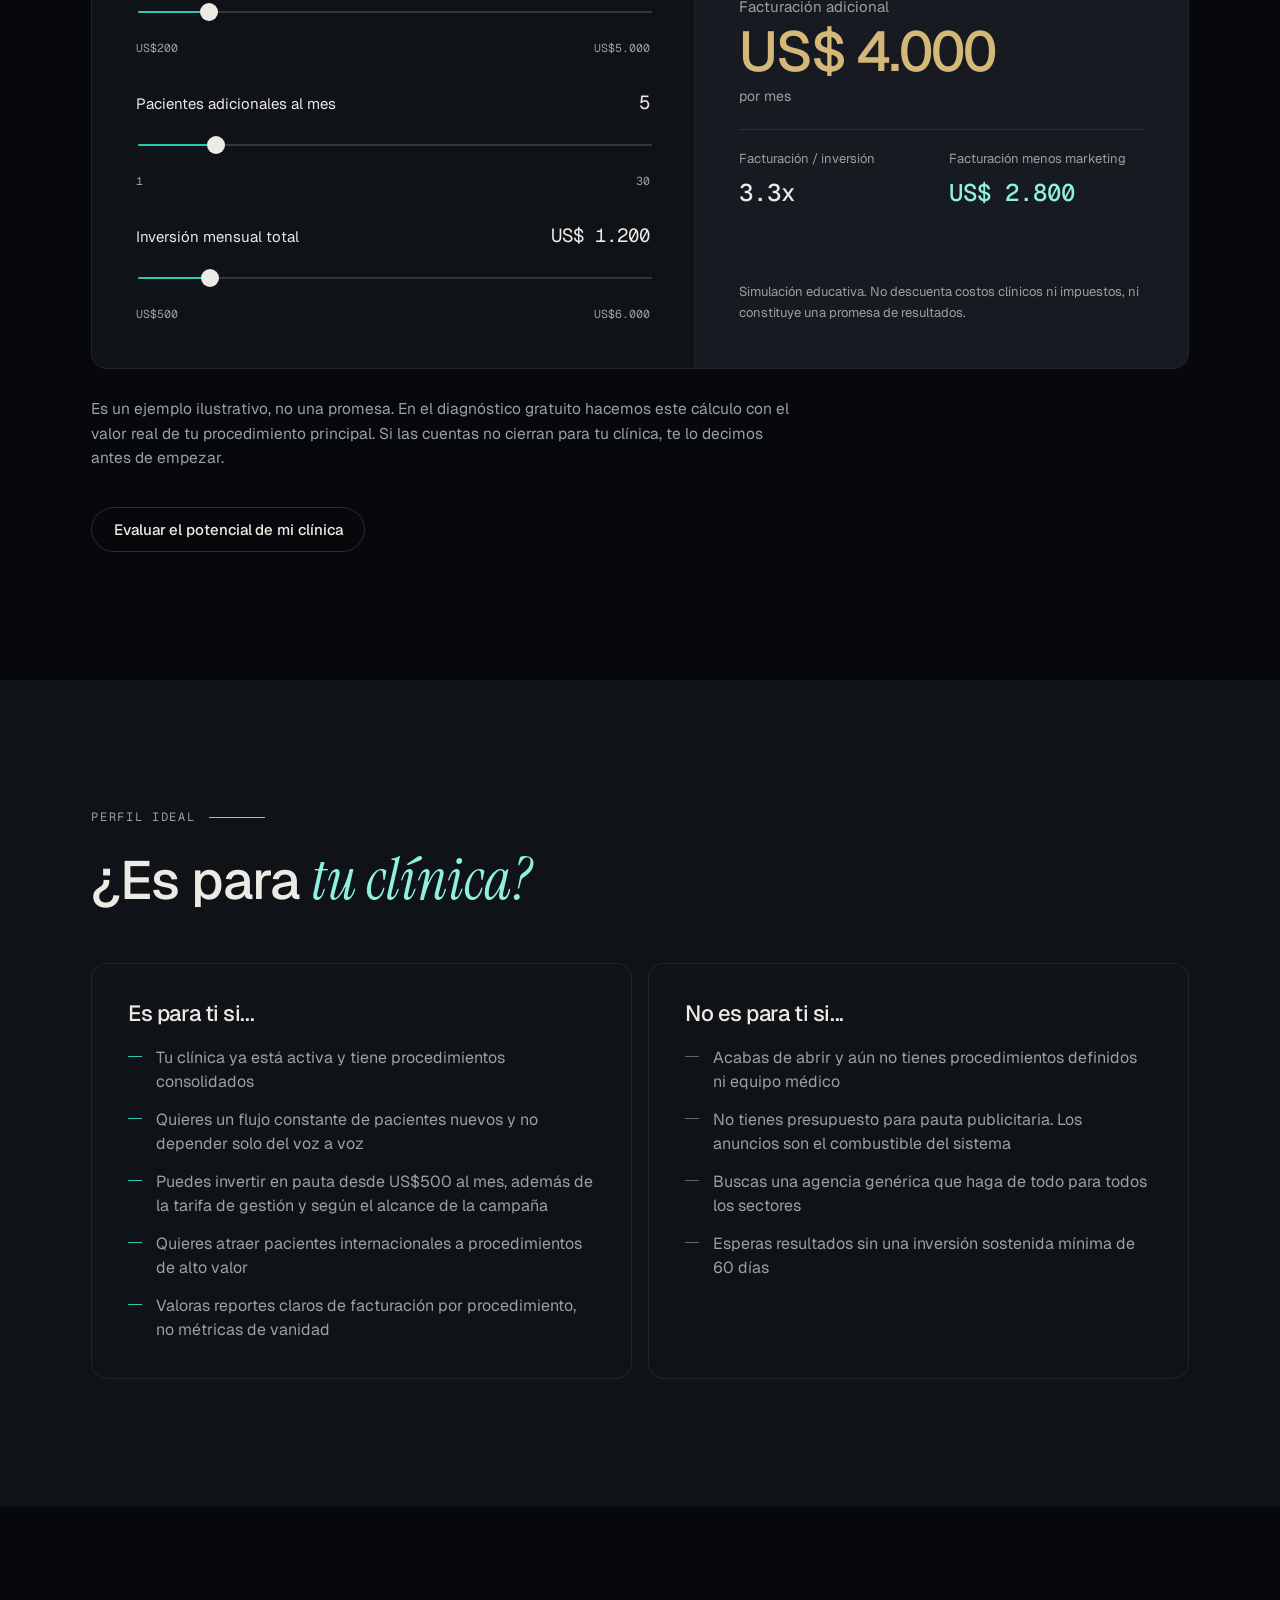
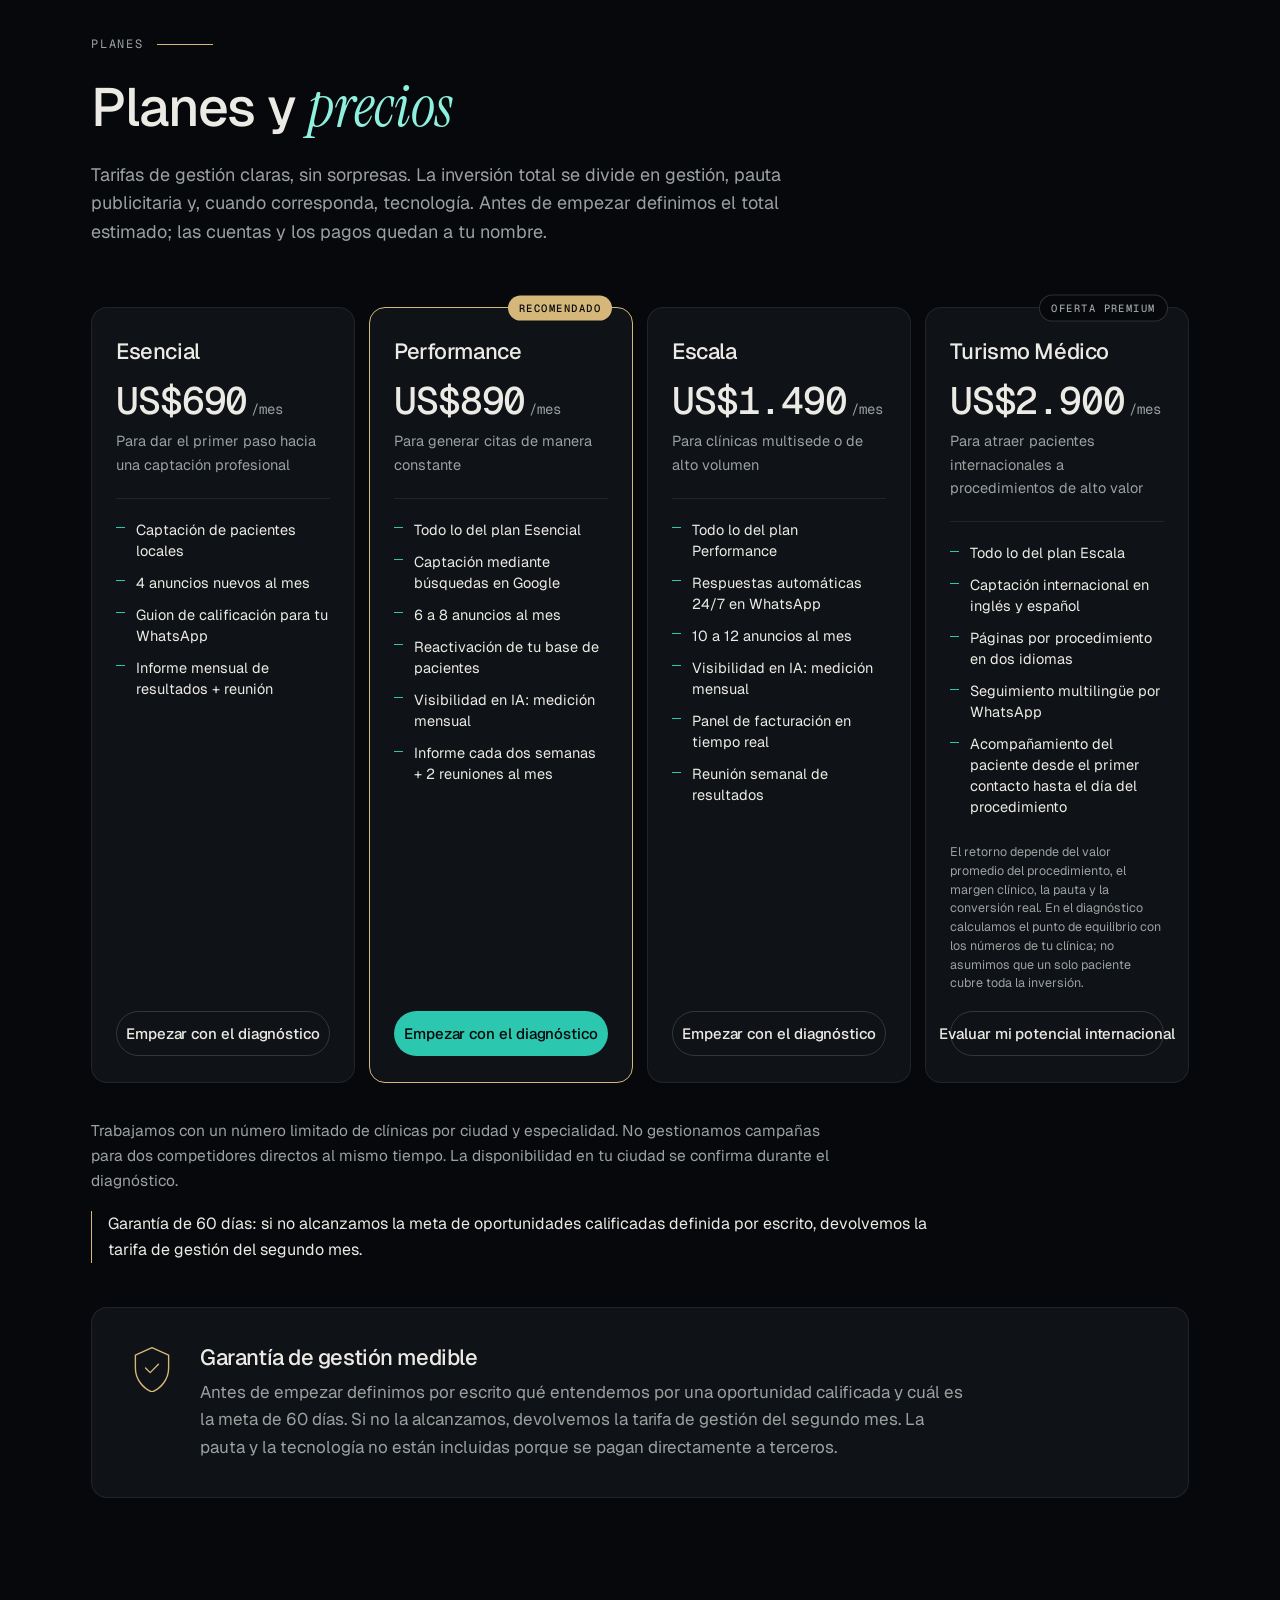
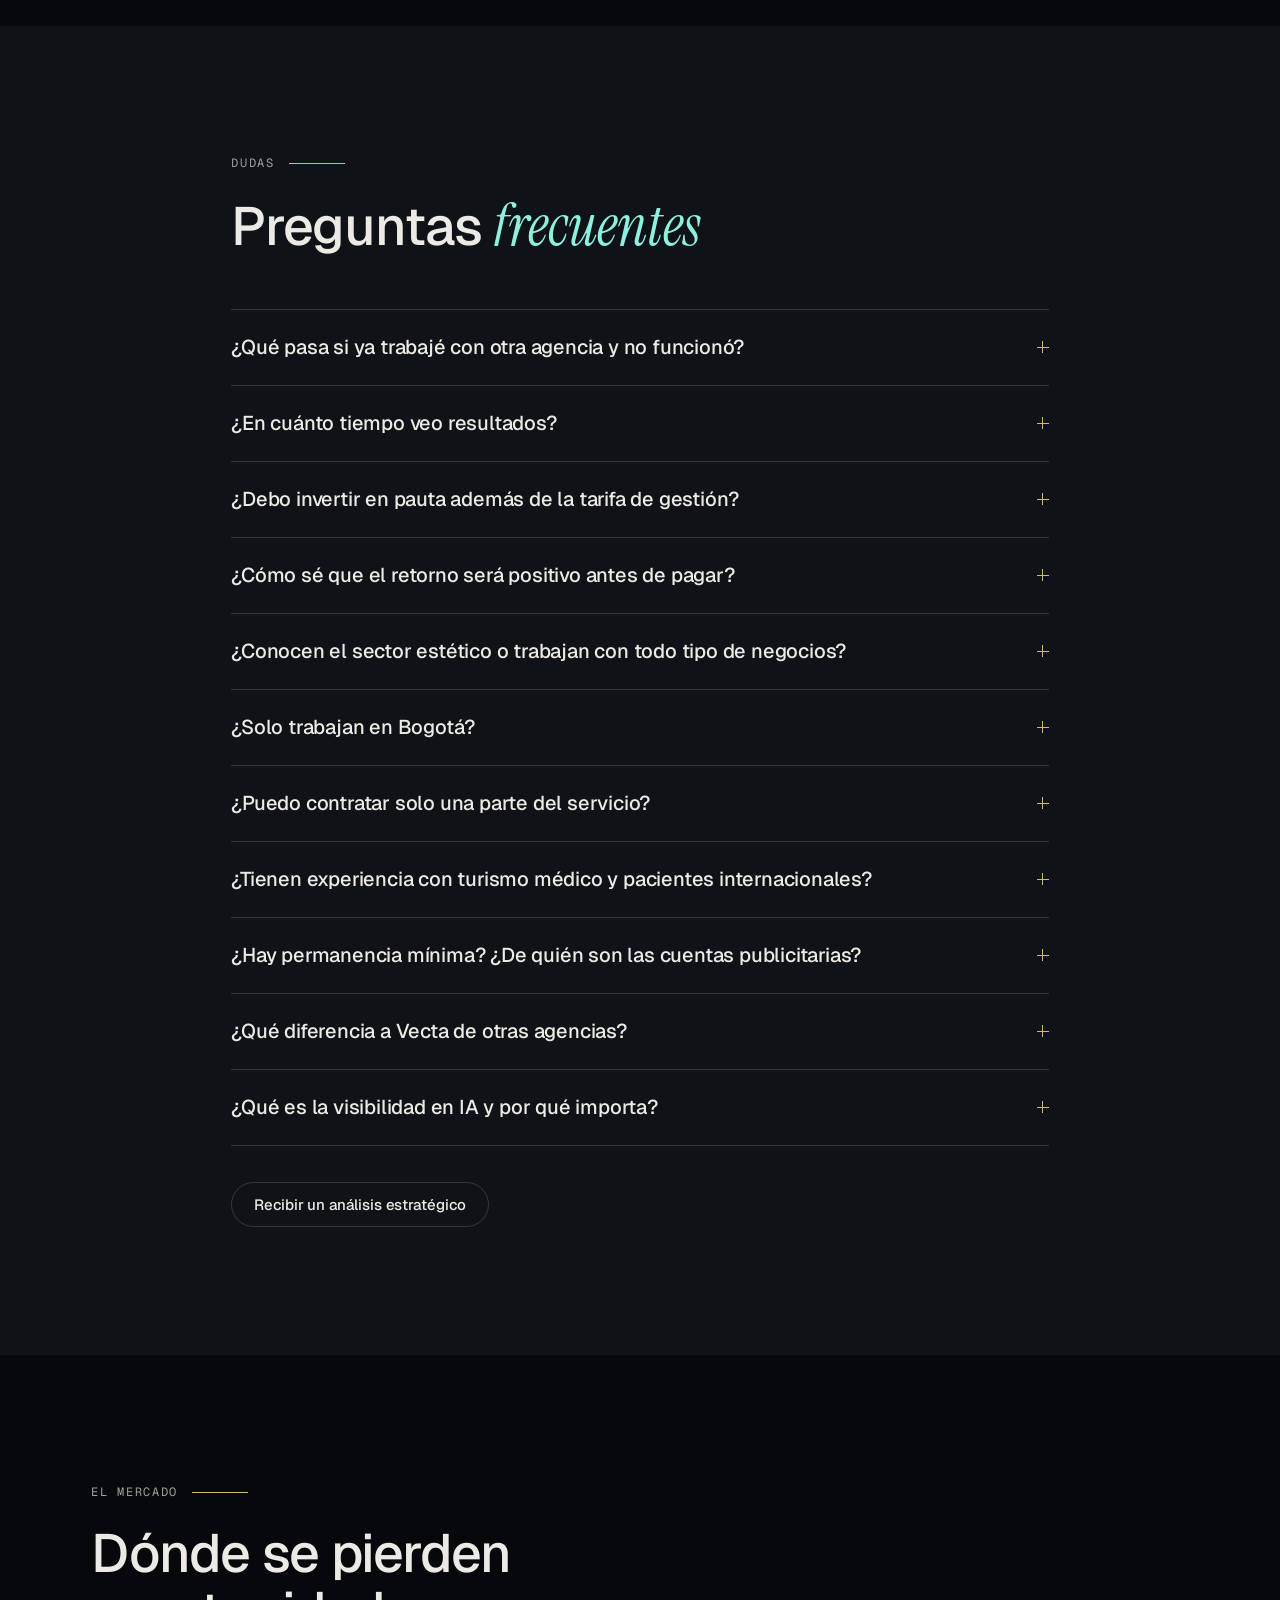
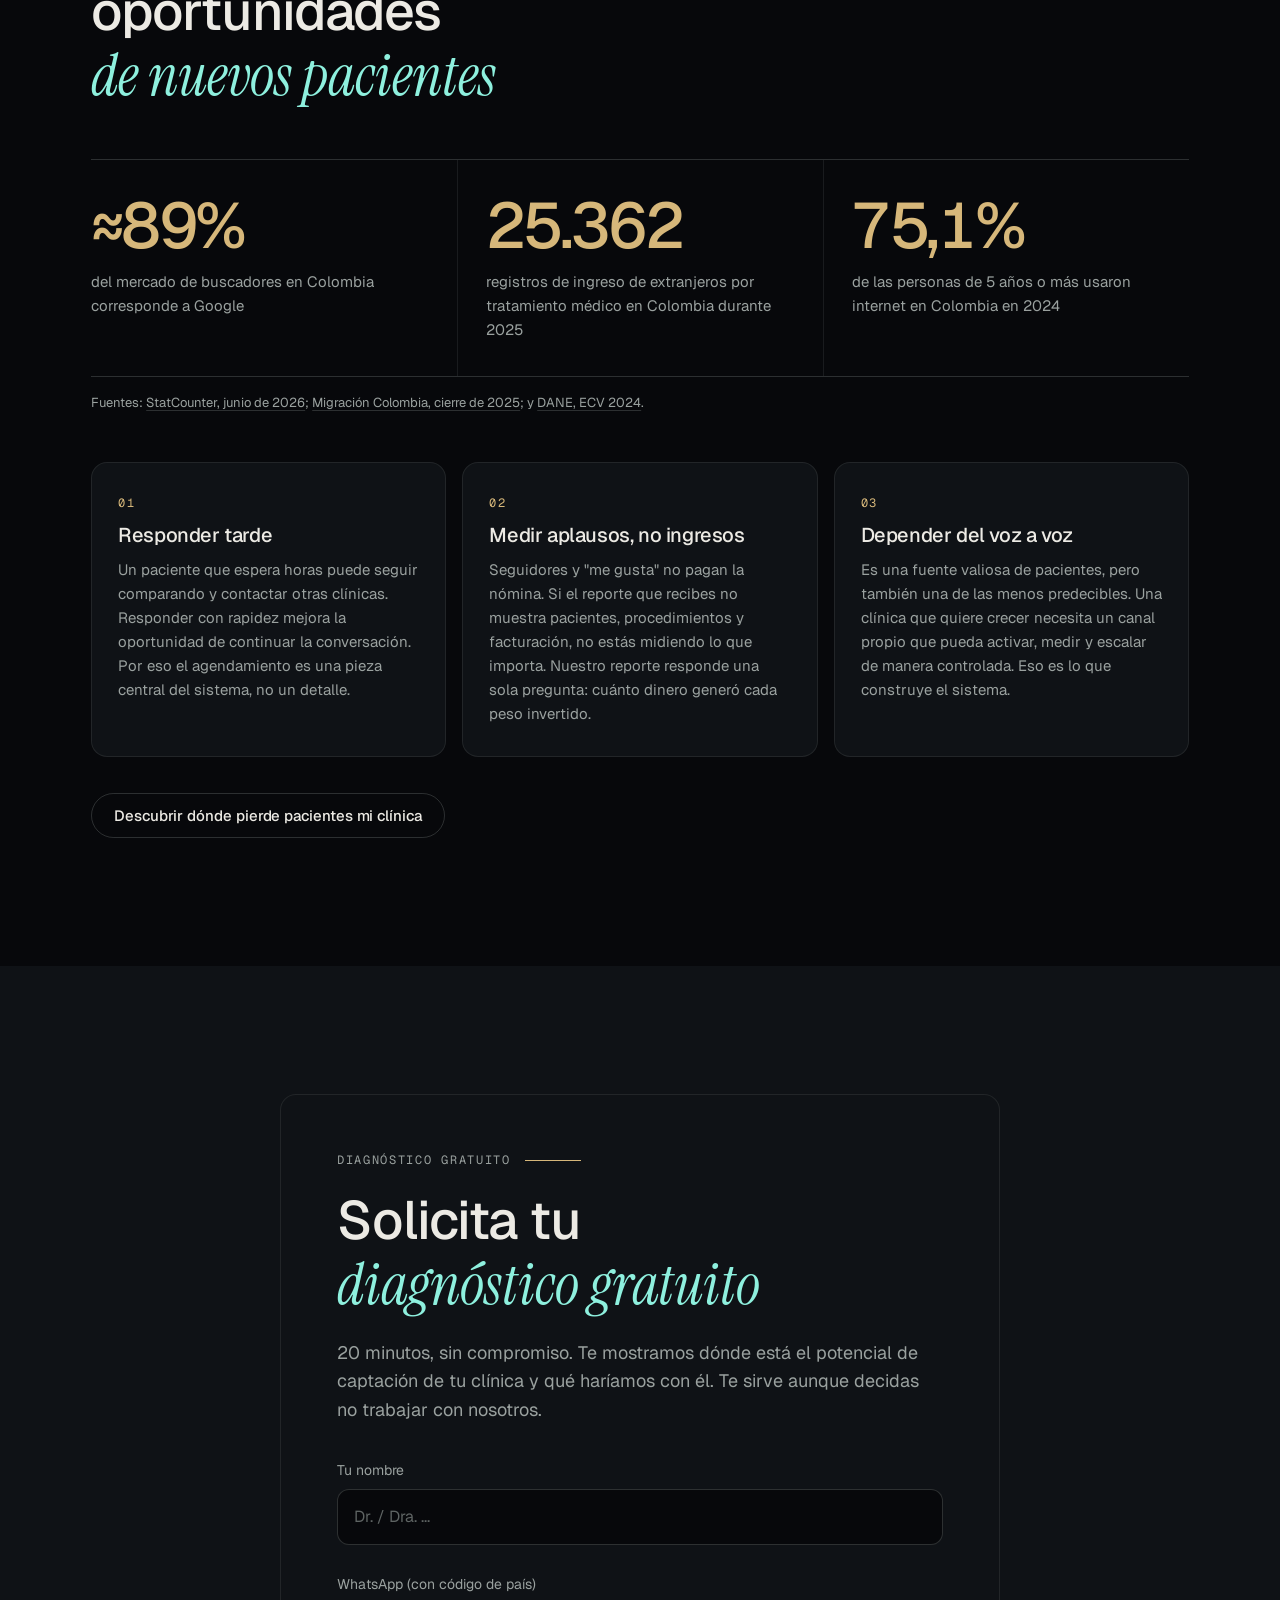
==== commit 8db903a2: "Vecta 2.0: site novo com a marca nova - Logo novo (V e seta numa peça só, degradê jade contínuo) e k" ====
--- a/index.html
+++ b/index.html
@@ -3,9 +3,39 @@
 <head>
 <meta charset="UTF-8">
 <meta name="viewport" content="width=device-width, initial-scale=1.0">
-<meta name="theme-color" content="#080A0E">
-
-<!-- Google Analytics 4 (GA4) -->
+<meta name="color-scheme" content="dark">
+<meta name="theme-color" content="#07080B">
+<script>document.documentElement.className+=' js';</script>
+
+<title>VECTA | Pacientes previsibles para clínicas estéticas</title>
+<meta name="description" content="Sistema de captación de pacientes para clínicas estéticas, dentales y médicas privadas en Colombia y América Latina. Diagnóstico gratuito, tarifas claras e informe de facturación por procedimiento.">
+<link rel="canonical" href="https://www.vectamkt.com/">
+
+<!-- Open Graph / previews -->
+<meta property="og:type" content="website">
+<meta property="og:site_name" content="Vecta">
+<meta property="og:title" content="VECTA | Pacientes previsibles para clínicas estéticas">
+<meta property="og:description" content="Sistema de captación de pacientes para clínicas estéticas, dentales y médicas privadas en Colombia y América Latina. Diagnóstico gratuito y tarifas claras.">
+<meta property="og:url" content="https://www.vectamkt.com/">
+<meta property="og:image" content="https://www.vectamkt.com/brand/og-image.png">
+<meta property="og:image:width" content="1200">
+<meta property="og:image:height" content="630">
+<meta property="og:locale" content="es_CO">
+<meta name="twitter:card" content="summary_large_image">
+<meta name="twitter:title" content="VECTA | Pacientes previsibles para clínicas estéticas">
+<meta name="twitter:description" content="Sistema de captación de pacientes para clínicas estéticas, dentales y médicas privadas en Colombia y América Latina.">
+<meta name="twitter:image" content="https://www.vectamkt.com/brand/og-image.png">
+
+<link rel="icon" type="image/svg+xml" href="brand/favicon.svg">
+<link rel="icon" type="image/png" sizes="32x32" href="brand/favicon-32.png">
+<link rel="apple-touch-icon" sizes="180x180" href="brand/apple-touch-icon-180.png">
+
+<link rel="preconnect" href="https://fonts.googleapis.com">
+<link rel="preconnect" href="https://fonts.gstatic.com" crossorigin>
+<link href="https://fonts.googleapis.com/css2?family=Geist:wght@400;500;600&family=Geist+Mono:wght@400;500&family=Instrument+Serif:ital@0;1&display=swap" rel="stylesheet">
+<link rel="stylesheet" href="styles.css">
+
+<!-- Google Analytics 4 (GA4) — igual que el sitio actual -->
 <script async src="https://www.googletagmanager.com/gtag/js?id=G-M0GP2T5FTZ"></script>
 <script>
   window.dataLayer = window.dataLayer || [];
@@ -14,7 +44,7 @@
   gtag('config', 'G-M0GP2T5FTZ');
 </script>
 
-<!-- Meta Pixel -->
+<!-- Meta Pixel — igual que el sitio actual -->
 <script>
   !function(f,b,e,v,n,t,s){if(f.fbq)return;n=f.fbq=function(){n.callMethod?
   n.callMethod.apply(n,arguments):n.queue.push(arguments)};if(!f._fbq)f._fbq=n;
@@ -24,37 +54,9 @@
   fbq('init', '2005516080078429');
   fbq('track', 'PageView');
 </script>
-<noscript><img height="1" width="1" style="display:none" src="https://www.facebook.com/tr?id=2005516080078429&ev=PageView&noscript=1"/></noscript>
-
-<!-- BRAND: Vecta. Para trocar a marca no futuro, edite BRAND em script.js + <title> e <meta description> abaixo. -->
-<title>VECTA | Pacientes previsibles para clínicas estéticas en Colombia</title>
-<meta name="description" content="El sistema de captación de pacientes para clínicas estéticas y turismo médico en Colombia. Diagnóstico gratuito, tarifas claras e informe de facturación por procedimiento.">
-
-<!-- Open Graph / previews de link (WhatsApp, Slack, Facebook, LinkedIn) -->
-<meta property="og:type" content="website">
-<meta property="og:site_name" content="Vecta">
-<meta property="og:title" content="VECTA | Pacientes previsibles para clínicas estéticas en Colombia">
-<meta property="og:description" content="El sistema de captación de pacientes para clínicas estéticas y turismo médico en Colombia. Diagnóstico gratuito, tarifas claras e informe de facturación por procedimiento.">
-<meta property="og:url" content="https://www.vectamkt.com">
-<meta property="og:image" content="https://www.vectamkt.com/brand/og-image.png">
-<meta property="og:image:width" content="1200">
-<meta property="og:image:height" content="630">
-<meta property="og:locale" content="es_CO">
-
-<!-- Twitter/X Card -->
-<meta name="twitter:card" content="summary_large_image">
-<meta name="twitter:title" content="VECTA | Pacientes previsibles para clínicas estéticas en Colombia">
-<meta name="twitter:description" content="El sistema de captación de pacientes para clínicas estéticas y turismo médico en Colombia.">
-<meta name="twitter:image" content="https://www.vectamkt.com/brand/og-image.png">
-
-<link rel="preconnect" href="https://fonts.googleapis.com">
-<link rel="preconnect" href="https://fonts.gstatic.com" crossorigin>
-<link href="https://fonts.googleapis.com/css2?family=Inter:wght@400;500;600;700;800&family=Sora:wght@700&display=swap" rel="stylesheet">
-<link rel="stylesheet" href="styles.css">
-<link rel="icon" type="image/svg+xml" href="brand/favicon.svg">
-<link rel="canonical" href="https://www.vectamkt.com/">
-
-<!-- Dados estruturados (Schema.org) — ajuda o Google a entender quem somos e o que fazemos -->
+<noscript><img height="1" width="1" style="display:none" alt="" src="https://www.facebook.com/tr?id=2005516080078429&ev=PageView&noscript=1"/></noscript>
+
+<!-- Dados estruturados (Schema.org) -->
 <script type="application/ld+json">
 {
   "@context": "https://schema.org",
@@ -64,7 +66,7 @@
       "@id": "https://www.vectamkt.com/#organization",
       "name": "Vecta",
       "url": "https://www.vectamkt.com/",
-      "logo": "https://www.vectamkt.com/brand/logo-mark.png",
+      "logo": "https://www.vectamkt.com/brand/icon-512.png",
       "image": "https://www.vectamkt.com/brand/og-image.png",
       "email": "contacto@vectamkt.com",
       "description": "Sistema de captación de pacientes para clínicas del sector estético en Colombia.",
@@ -111,31 +113,35 @@
 </head>
 <body>
 
-<a class="skip-link" href="#contenido">Saltar al contenido</a>
-
+<a class="skip-link" href="#contenido" data-i18n="skip">Saltar al contenido</a>
+
+<!-- ===== 1. HEADER ===== -->
 <header class="nav" id="siteNav">
   <div class="container nav-inner">
-    <a href="#" class="logo">
-      <svg class="logo-mark" width="26" height="26" viewBox="0 0 64 64" fill="none" xmlns="http://www.w3.org/2000/svg" aria-hidden="true">
-        <path d="M10 54L54 10M30 10H54V34" stroke="url(#logoGrad)" stroke-width="9" stroke-linecap="round" stroke-linejoin="round"/>
+    <a href="#inicio" class="lockup" aria-label="Vecta">
+      <svg class="lockup-mark" viewBox="55 33 420 420" aria-hidden="true" focusable="false">
         <defs>
-          <linearGradient id="logoGrad" x1="10" y1="54" x2="54" y2="10" gradientUnits="userSpaceOnUse">
-            <stop stop-color="#2FD4C4"/>
-            <stop offset="1" stop-color="#14B8A6"/>
+          <linearGradient id="vgH" x1="96" y1="376" x2="452" y2="92" gradientUnits="userSpaceOnUse">
+            <stop offset="0" stop-color="#0F7F70"/><stop offset=".55" stop-color="#2BC7AE"/><stop offset="1" stop-color="#B5F7EA"/>
           </linearGradient>
         </defs>
+        <path class="mk-stroke" pathLength="1" d="M96 120 L228 376 C262 290 318 196 378 150" fill="none" stroke="url(#vgH)" stroke-width="44" stroke-linecap="round" stroke-linejoin="round"/>
+        <path class="mk-arrow" d="M447.8 96.4 L407.6 185.3 L351.6 112.3 Z" fill="url(#vgH)" stroke="url(#vgH)" stroke-width="16" stroke-linejoin="round"/>
       </svg>
-      <span class="brand-name">VECTA</span>
+      <svg class="lockup-word" viewBox="-2 -2 164 34" aria-hidden="true" focusable="false">
+        <g fill="none" stroke="#ECEAE4" stroke-width="2.6" stroke-linecap="square" stroke-linejoin="miter"><polyline points="0,0 11,30 22,0"/><path d="M56 0H34V30H56M34 15H52"/><path d="M92.6 4.4A15 15 0 1 0 92.6 25.6"/><path d="M104 0H126M115 0V30"/><polyline points="138,30 149,0 160,30"/></g>
+      </svg>
     </a>
-    <nav class="nav-links">
+    <nav class="nav-links" aria-label="Principal">
       <a href="#sistema" data-i18n="nav_sistema">El sistema</a>
       <a href="#servicios" data-i18n="nav_servicios">Servicios</a>
-      <a href="#proceso" data-i18n="nav_proceso">Cómo funciona</a>
+      <a href="#ia" data-i18n="nav_ia">Visibilidad en IA</a>
+      <a href="#nosotros" data-i18n="nav_nosotros">Nosotros</a>
       <a href="#planes" data-i18n="nav_planes">Planes</a>
       <a href="#faq" data-i18n="nav_faq">Preguntas</a>
     </nav>
     <div class="nav-actions">
-      <button id="langToggle" class="lang" aria-label="Cambiar idioma">EN</button>
+      <button id="langToggle" class="lang" type="button" aria-label="Cambiar idioma" data-i18n-aria="lang_aria">EN</button>
       <a href="#contacto" class="btn btn-primary btn-sm" data-i18n="nav_cta">Diagnóstico gratuito</a>
       <button class="menu-toggle" id="menuToggle" type="button" aria-expanded="false" aria-controls="mobileMenu" aria-label="Abrir menú">
         <span></span><span></span>
@@ -143,515 +149,434 @@
     </div>
   </div>
   <nav class="mobile-menu" id="mobileMenu" aria-label="Navegación móvil" hidden>
-    <a href="#jornada" data-i18n="nav_journey">La experiencia</a>
     <a href="#sistema" data-i18n="nav_sistema">El sistema</a>
     <a href="#servicios" data-i18n="nav_servicios">Servicios</a>
+    <a href="#ia" data-i18n="nav_ia">Visibilidad en IA</a>
+    <a href="#nosotros" data-i18n="nav_nosotros">Nosotros</a>
     <a href="#planes" data-i18n="nav_planes">Planes</a>
     <a href="#faq" data-i18n="nav_faq">Preguntas</a>
     <a href="#contacto" class="btn btn-primary" data-i18n="nav_cta">Diagnóstico gratuito</a>
   </nav>
 </header>
 
-<!-- ===== HERO ===== -->
 <main id="contenido">
-<section class="hero">
-  <div class="hero-glow" aria-hidden="true"></div>
-  <div class="hero-orb hero-orb-1" aria-hidden="true"></div>
-  <div class="hero-orb hero-orb-2" aria-hidden="true"></div>
-  <div class="hero-orb hero-orb-3" aria-hidden="true"></div>
-  <div class="hero-grid" aria-hidden="true"></div>
+
+<!-- ===== 2. INICIO ===== -->
+<section class="hero" id="inicio">
+  <div class="hero-bg" aria-hidden="true">
+    <canvas id="vectorField"></canvas>
+    <video id="heroVideo" muted loop playsinline autoplay preload="none" data-src="assets/hero.mp4" data-poster="assets/hero-poster.jpg"></video>
+    <div class="hero-shade"></div>
+  </div>
 
   <div class="container hero-inner">
-    <div class="hero-text-col">
-      <span class="badge reveal-fade" data-i18n="hero_badge">Sistema de captación de pacientes · Clínicas estéticas · Colombia</span>
-      <h1 class="reveal-fade" data-delay="100" data-i18n-html="hero_title">Pacientes nuevos cada mes, <em>de forma previsible.</em></h1>
-      <p class="hero-sub reveal-fade" data-delay="200" data-i18n="hero_sub">Instalamos en tu clínica el Sistema Vecta™: un proceso completo de captación, calificación y agendamiento de pacientes. Tú te concentras en atender. Nosotros llenamos la agenda y te mostramos cuánta facturación generó cada peso invertido.</p>
-
-      <div class="hero-cta reveal-fade" data-delay="300">
+    <div class="hero-text">
+      <span class="eyebrow mono" data-i18n="hero_badge">Sistema de captación de pacientes · Clínicas estéticas · Colombia</span>
+      <h1 data-lines data-i18n-html="hero_title">Pacientes nuevos cada mes,<br><em>de forma previsible.</em></h1>
+      <p class="hero-sub" data-i18n="hero_sub">Instalamos en tu clínica el Sistema Vecta™: un proceso completo de captación, calificación y agendamiento de pacientes. Tú te concentras en atender. Nosotros llenamos la agenda y te mostramos cuánta facturación generó cada peso invertido.</p>
+      <div class="hero-cta">
         <a href="#contacto" class="btn btn-primary btn-lg" data-i18n="hero_cta1">Solicitar diagnóstico gratuito</a>
         <a href="#sistema" class="link-arrow" data-i18n="hero_cta2">Conocer el sistema</a>
       </div>
-
-      <div class="hero-trust reveal-fade" data-delay="440">
-        <div><strong>ES + EN</strong><span data-i18n="hero_t1">Captación bilingüe</span></div>
-        <div><strong>ROAS</strong><span data-i18n="hero_t2">por procedimiento</span></div>
-        <div><strong>3</strong><span data-i18n="hero_t3">componentes de inversión</span></div>
-      </div>
-    </div>
-
-    <!-- Dashboard Mockup — visual de produto -->
-    <div class="hero-dashboard-wrap reveal-fade" data-delay="180" aria-hidden="true">
-      <div class="demo-label"><span></span><span data-i18n="demo_label">Demostración del sistema</span></div>
-      <div class="dashboard" id="heroDashboard">
-        <div class="db-topbar">
-          <div class="db-topbar-dots"><span></span><span></span><span></span></div>
-          <span class="db-topbar-title">Sistema <span class="brand-name">VECTA</span> · Panel de facturación</span>
-          <span class="db-topbar-live"><span class="db-live-dot"></span>En vivo</span>
-        </div>
-
-        <div class="db-metrics">
-          <div class="db-metric-card db-metric-primary">
-            <div class="db-metric-label">Citas programadas</div>
-            <div class="db-metric-value">23</div>
-            <div class="db-metric-delta db-delta-up">+21% vs. mes anterior</div>
+      <dl class="hero-chips">
+        <div><dt class="mono">ES + EN</dt><dd data-i18n="hero_t1">Captación bilingüe</dd></div>
+        <div><dt class="mono">ROAS</dt><dd data-i18n="hero_t2">por procedimiento</dd></div>
+        <div><dt class="mono">3</dt><dd data-i18n="hero_t3">componentes de inversión</dd></div>
+      </dl>
+    </div>
+
+    <figure class="hero-dash" aria-label="Demostración del sistema" data-i18n-aria="demo_label">
+      <figcaption class="demo-label mono"><i aria-hidden="true"></i><span data-i18n="demo_label">Demostración del sistema</span></figcaption>
+      <div class="dash" aria-hidden="true">
+        <div class="dash-top">
+          <span class="dash-dots"><i></i><i></i><i></i></span>
+          <span class="dash-title" data-i18n="db_title">Sistema VECTA · Panel de facturación</span>
+          <span class="dash-live mono"><i></i><span data-i18n="db_live">En vivo</span></span>
+        </div>
+        <div class="dash-metrics">
+          <div class="dash-m dash-m-main">
+            <span class="dash-l" data-i18n="db_l1">Citas programadas</span>
+            <b class="mono" data-count="23" data-plain data-dec="0">23</b>
+            <small class="up mono" data-i18n="db_d1">+21% vs. mes anterior</small>
           </div>
-          <div class="db-metric-card">
-            <div class="db-metric-label">Costo por cita</div>
-            <div class="db-metric-value">US$78</div>
-            <div class="db-metric-delta db-delta-down">−12% vs. mes anterior</div>
+          <div class="dash-m">
+            <span class="dash-l" data-i18n="db_l2">Costo por cita</span>
+            <b class="mono" data-count="78" data-plain data-dec="0" data-pre="US$">US$78</b>
+            <small class="mono" data-i18n="db_d2">−12% vs. mes anterior</small>
           </div>
-          <div class="db-metric-card">
-            <div class="db-metric-label">ROAS total</div>
-            <div class="db-metric-value db-roi-val">3.9x</div>
-            <div class="db-metric-delta db-delta-up">+0.4x vs meta</div>
+          <div class="dash-m">
+            <span class="dash-l" data-i18n="db_l3">ROAS total</span>
+            <b class="mono gold" data-count="3.9" data-plain data-dec="1" data-suf="x">3.9x</b>
+            <small class="up mono" data-i18n="db_d3">+0.4x vs meta</small>
           </div>
         </div>
-
-        <div class="db-chart-wrap">
-          <div class="db-chart-header">
-            <span class="db-chart-title">Oportunidades por semana</span>
-            <span class="db-chart-period">últimas 8 semanas</span>
+        <div class="dash-chart">
+          <div class="dash-ch"><span class="dash-l" data-i18n="db_chart_t">Oportunidades por semana</span><span class="mono dim" data-i18n="db_period">últimas 8 semanas</span></div>
+          <div class="dash-bars">
+            <div style="--h:38%"><i></i><span class="mono">S1</span></div>
+            <div style="--h:55%"><i></i><span class="mono">S2</span></div>
+            <div style="--h:47%"><i></i><span class="mono">S3</span></div>
+            <div style="--h:72%"><i></i><span class="mono">S4</span></div>
+            <div style="--h:65%"><i></i><span class="mono">S5</span></div>
+            <div style="--h:80%"><i></i><span class="mono">S6</span></div>
+            <div style="--h:88%"><i></i><span class="mono">S7</span></div>
+            <div class="on" style="--h:100%"><i></i><span class="mono">S8</span></div>
           </div>
-          <div class="db-chart">
-            <div class="db-bar-group"><div class="db-bar" style="--h:38%"></div><span>S1</span></div>
-            <div class="db-bar-group"><div class="db-bar" style="--h:55%"></div><span>S2</span></div>
-            <div class="db-bar-group"><div class="db-bar" style="--h:47%"></div><span>S3</span></div>
-            <div class="db-bar-group"><div class="db-bar" style="--h:72%"></div><span>S4</span></div>
-            <div class="db-bar-group"><div class="db-bar" style="--h:65%"></div><span>S5</span></div>
-            <div class="db-bar-group"><div class="db-bar" style="--h:80%"></div><span>S6</span></div>
-            <div class="db-bar-group"><div class="db-bar" style="--h:88%"></div><span>S7</span></div>
-            <div class="db-bar-group db-bar-active"><div class="db-bar" style="--h:100%"></div><span>S8</span></div>
-          </div>
-        </div>
-
-        <div class="db-table-wrap">
-          <div class="db-table-header"><span class="db-chart-title">Por procedimiento</span></div>
-          <table class="db-table">
-            <thead>
-              <tr><th>Procedimiento</th><th>Oportunidades</th><th>Citas</th><th>ROAS</th></tr>
-            </thead>
+        </div>
+        <div class="dash-table">
+          <span class="dash-l" data-i18n="db_proc_t">Por procedimiento</span>
+          <table>
+            <thead><tr><th data-i18n="db_th1">Procedimiento</th><th data-i18n="db_th2">Oportunidades</th><th data-i18n="db_th3">Citas</th><th>ROAS</th></tr></thead>
             <tbody>
-              <tr>
-                <td><span class="db-proc-dot" style="background:#2FD4C4"></span>Rinoplastia</td>
-                <td>24</td><td>6</td>
-                <td><span class="db-roi-chip db-roi-high">5.1x</span></td>
-              </tr>
-              <tr>
-                <td><span class="db-proc-dot" style="background:#D9B871"></span>Botox</td>
-                <td>58</td><td>14</td>
-                <td><span class="db-roi-chip db-roi-med">3.2x</span></td>
-              </tr>
-              <tr>
-                <td><span class="db-proc-dot" style="background:#7C9FFF"></span>Liposucción</td>
-                <td>15</td><td>3</td>
-                <td><span class="db-roi-chip db-roi-high">4.4x</span></td>
-              </tr>
+              <tr><td><i style="background:var(--jade)"></i><span data-i18n="db_p1">Rinoplastia</span></td><td class="mono">24</td><td class="mono">6</td><td class="mono gold">5.1x</td></tr>
+              <tr><td><i style="background:var(--champanhe)"></i><span data-i18n="db_p2">Botox</span></td><td class="mono">58</td><td class="mono">14</td><td class="mono gold">3.2x</td></tr>
+              <tr><td><i style="background:var(--jade-luz)"></i><span data-i18n="db_p3">Liposucción</span></td><td class="mono">15</td><td class="mono">3</td><td class="mono gold">4.4x</td></tr>
             </tbody>
           </table>
         </div>
       </div>
-    </div>
-  </div>
-  <a class="scroll-cue" href="#jornada" aria-label="Explorar la experiencia">
-    <span data-i18n="scroll_cue">Explora el recorrido</span><i aria-hidden="true"></i>
-  </a>
-</section>
-
-<!-- ===== STATEMENT 1 ===== -->
-<section class="statement-section" aria-label="Statement">
-  <div class="container">
-    <p class="statement-text reveal-statement" data-i18n-html="stmt1">Pacientes reales.<br><em>No "me gusta".</em></p>
-  </div>
-</section>
-
-<!-- ===== PROBLEMA ===== -->
-<section class="problem">
-  <div class="container">
-    <h2 class="reveal-fade" data-i18n="prob_title">¿Tu clínica es excelente, pero la agenda no se llena?</h2>
-    <p class="section-sub reveal-fade" data-delay="100" data-i18n="prob_sub">Cada semana, hay personas que buscan en Google e Instagram los procedimientos que ofrece tu clínica. Sin un sistema que capte esas oportunidades, las califique y las convierta en citas, pueden terminar eligiendo otra clínica. El voz a voz es valioso, pero no permite proyectar el crecimiento.</p>
-  </div>
-</section>
-
-<!-- ===== JORNADA INTERACTIVA ===== -->
-<section id="jornada" class="journey-section">
-  <div class="container journey-heading">
-    <span class="eyebrow reveal-fade" data-i18n="journey_eyebrow">Una experiencia conectada</span>
-    <h2 class="reveal-fade" data-delay="60" data-i18n-html="journey_title">De una búsqueda a una consulta.<br><em>Sin perder el hilo.</em></h2>
-    <p class="section-sub reveal-fade" data-delay="100" data-i18n="journey_sub">Recorre el sistema. Cada etapa conserva el contexto de la anterior para convertir interés en una oportunidad medible.</p>
-  </div>
-
-  <div class="container journey-layout">
-    <div class="journey-visual-wrap">
-      <div class="journey-visual" id="journeyVisual" data-scene="1" aria-label="Demostración visual del recorrido de un paciente">
-        <div class="journey-noise" aria-hidden="true"></div>
-        <div class="journey-orbit journey-orbit-a" aria-hidden="true"></div>
-        <div class="journey-orbit journey-orbit-b" aria-hidden="true"></div>
-
-        <div class="journey-topline">
-          <span class="journey-live"><i></i><span data-i18n="journey_live">Recorrido en vivo</span></span>
-          <span class="journey-scene-label" id="journeySceneLabel">01 · Descubrimiento</span>
-        </div>
-
-        <div class="journey-canvas">
-          <article class="scene-card scene-search" data-scene-card="1">
-            <span class="scene-kicker">Google</span>
-            <div class="search-bar"><span aria-hidden="true"></span><b data-i18n="scene_search_query">mejor clínica de rinoplastia en Bogotá</b></div>
-            <div class="search-result">
-              <small data-i18n="scene_sponsored">Patrocinado</small>
-              <strong data-i18n="scene_search_title">Rinoplastia con evaluación personalizada</strong>
-              <p data-i18n="scene_search_text">Conoce opciones, tiempos y agenda una valoración.</p>
+    </figure>
+  </div>
+</section>
+
+<!-- ===== 3. EL PROBLEMA ===== -->
+<section class="sec problem" id="problema">
+  <div class="container">
+    <span class="eyebrow mono" data-i18n="eyebrow_prob">El problema</span>
+    <h2 class="display" data-lines data-i18n-html="stmt1">Pacientes reales.<br><em>No "me gusta".</em></h2>
+    <div class="problem-body">
+      <h3 class="lead" data-fade data-i18n="prob_title">¿Tu clínica es excelente, pero la agenda no se llena?</h3>
+      <p class="muted" data-fade data-i18n="prob_sub">Cada semana, hay personas que buscan en Google e Instagram los procedimientos que ofrece tu clínica. Sin un sistema que capte esas oportunidades, las califique y las convierta en citas, pueden terminar eligiendo otra clínica. El voz a voz es valioso, pero no permite proyectar el crecimiento.</p>
+    </div>
+  </div>
+</section>
+
+<!-- ===== 4. SISTEMA VECTA ===== -->
+<section class="sec sec-alt tex tex-sistema" id="sistema">
+  <div class="container">
+    <span class="eyebrow mono" data-i18n="eyebrow_sys">El método</span>
+    <h2 data-lines data-i18n-html="sys_title">Sistema Vecta™:<br><em>así generamos pacientes</em></h2>
+    <p class="section-sub" data-fade data-i18n="sys_sub">No vendemos anuncios aislados. Instalamos un proceso completo que convierte búsquedas en consultas programadas. Estos son sus cuatro componentes:</p>
+
+    <div class="sys" id="sysWrap" data-scene="1">
+      <div class="sys-visual" aria-hidden="true">
+        <div class="phone-sticky">
+          <div class="phone">
+            <div class="phone-notch"></div>
+            <div class="phone-bar mono"><span id="sceneLabel" data-i18n="scene_l1">01 · Captación</span><span class="sim" data-i18n="scene_demo">Simulación</span></div>
+            <div class="phone-screen">
+
+              <div class="scene scene-1">
+                <span class="scene-kicker mono">Google</span>
+                <div class="s-search">
+                  <svg viewBox="0 0 24 24" fill="none" stroke="currentColor" stroke-width="1.5" stroke-linecap="round"><circle cx="10.5" cy="10.5" r="6"/><path d="M15 15l5 5"/></svg>
+                  <b data-i18n="scene_search_query">mejor clínica de rinoplastia en Bogotá</b>
+                </div>
+                <div class="s-result">
+                  <small class="mono" data-i18n="scene_sponsored">Patrocinado</small>
+                  <strong data-i18n="scene_search_title">Rinoplastia con evaluación personalizada</strong>
+                  <p data-i18n="scene_search_text">Conoce opciones, tiempos y agenda una valoración.</p>
+                </div>
+                <div class="s-ghost"><i></i><i></i><i></i></div>
+              </div>
+
+              <div class="scene scene-2">
+                <div class="chat-head"><span class="chat-av">V</span><div><strong>Vecta Concierge</strong><small data-i18n="chat_online">en línea</small></div></div>
+                <div class="chat-body">
+                  <p class="bubble in" data-i18n="scene_chat_1">Hola, quiero saber si soy candidata para una rinoplastia.</p>
+                  <p class="bubble out" data-i18n="scene_chat_2">Claro. Te haré 3 preguntas para orientarte mejor.</p>
+                  <p class="bubble in" data-i18n="scene_chat_3">Perfecto. Me gustaría decidir en las próximas semanas.</p>
+                </div>
+                <div class="qual">
+                  <span class="mono" data-i18n="scene_profile">Perfil del paciente</span>
+                  <div><em class="chip" data-i18n="scene_intent">Intención alta</em><em class="chip" data-i18n="scene_timing">Planea decidir en 30 días</em></div>
+                </div>
+              </div>
+
+              <div class="scene scene-3">
+                <div class="cal-head"><span data-i18n="scene_calendar">Agenda clínica</span><strong class="mono" data-i18n="scene_month">Julio</strong></div>
+                <div class="cal-days mono"><span>14</span><span>15</span><span class="on">16</span><span>17</span><span>18</span></div>
+                <div class="appt">
+                  <svg viewBox="0 0 24 24" fill="none" stroke="currentColor" stroke-width="1.5" stroke-linecap="round" stroke-linejoin="round"><circle cx="12" cy="12" r="9"/><path d="M8 12.5l3 3 5-6"/></svg>
+                  <div><strong data-i18n="scene_appointment">Valoración · Rinoplastia</strong><small class="mono" data-i18n="scene_confirmed">10:30 · Confirmada</small></div>
+                </div>
+                <p class="s-note" data-i18n="scene_reminder">Recordatorio enviado al paciente por WhatsApp.</p>
+              </div>
+
+              <div class="scene scene-4">
+                <div class="rev-head"><span data-i18n="scene_result">Resultado atribuible</span></div>
+                <strong class="rev-val mono" data-i18n="scene_rev_val">US$ 4.800</strong>
+                <span class="rev-cap" data-i18n="scene_revenue">Facturación asociada al procedimiento</span>
+                <div class="mini-bars"><i style="--h:30%"></i><i style="--h:44%"></i><i style="--h:38%"></i><i style="--h:60%"></i><i style="--h:54%"></i><i style="--h:78%"></i><i style="--h:100%"></i></div>
+                <div class="rev-foot"><span class="mono">ROAS</span><strong class="mono gold">4.2x</strong></div>
+              </div>
+
             </div>
-          </article>
-
-          <article class="scene-card scene-chat" data-scene-card="2">
-            <div class="chat-head"><span class="chat-avatar">V</span><div><strong>Vecta Concierge</strong><small>en línea</small></div></div>
-            <div class="chat-body">
-              <p class="bubble bubble-in" data-i18n="scene_chat_1">Hola, quiero saber si soy candidata para una rinoplastia.</p>
-              <p class="bubble bubble-out" data-i18n="scene_chat_2">Claro. Te haré 3 preguntas para orientarte mejor.</p>
-              <div class="typing"><i></i><i></i><i></i></div>
-            </div>
-          </article>
-
-          <article class="scene-card scene-qualify" data-scene-card="3">
-            <span class="scene-kicker" data-i18n="scene_profile">Perfil del paciente</span>
-            <div class="score-ring"><strong>86</strong><span>/100</span></div>
-            <div class="qualify-list">
-              <span><i></i><b data-i18n="scene_intent">Intención alta</b></span>
-              <span><i></i><b data-i18n="scene_timing">Planea decidir en 30 días</b></span>
-              <span><i></i><b data-i18n="scene_location">Bogotá</b></span>
-            </div>
-          </article>
-
-          <article class="scene-card scene-calendar" data-scene-card="4">
-            <div class="calendar-head"><span data-i18n="scene_calendar">Agenda clínica</span><strong>Julio</strong></div>
-            <div class="calendar-days" aria-hidden="true">
-              <span>14</span><span>15</span><span class="active">16</span><span>17</span><span>18</span>
-            </div>
-            <div class="appointment"><i></i><div><strong data-i18n="scene_appointment">Valoración · Rinoplastia</strong><small>10:30 — Confirmada</small></div></div>
-          </article>
-
-          <article class="scene-card scene-revenue" data-scene-card="5">
-            <div class="revenue-head"><span data-i18n="scene_result">Resultado atribuible</span><small data-i18n="scene_demo">Simulación</small></div>
-            <strong class="revenue-value">US$ 4.800</strong>
-            <span class="revenue-caption" data-i18n="scene_revenue">Facturación asociada al procedimiento</span>
-            <div class="mini-bars" aria-hidden="true"><i></i><i></i><i></i><i></i><i></i><i></i><i></i></div>
-            <div class="revenue-footer"><span>ROAS</span><strong>4.2x</strong></div>
-          </article>
-
-          <div class="journey-pulse" aria-hidden="true"><i></i></div>
-        </div>
-
-        <div class="journey-progress" aria-hidden="true"><span id="journeyProgress"></span></div>
-      </div>
-
-      <div class="journey-mobile-copy" id="journeyMobileCopy" aria-live="polite">
-        <div class="journey-mobile-copy-head">
-          <span id="journeyMobileStep">01</span>
-          <small data-i18n="journey_mobile_hint">Desliza para continuar</small>
-        </div>
-        <h3 id="journeyMobileTitle">Aparece cuando la intención ya existe</h3>
-        <p id="journeyMobileText">La clínica entra en la conversación en el momento exacto en que alguien busca un procedimiento.</p>
-      </div>
-    </div>
-
-    <div class="journey-steps">
-      <article class="journey-step is-active" data-journey-step="1" data-scene-name="01 · Descubrimiento">
-        <span>01</span>
-        <h3 data-i18n="journey_1_title">Aparece cuando la intención ya existe</h3>
-        <p data-i18n="journey_1_text">La clínica entra en la conversación en el momento exacto en que alguien busca un procedimiento.</p>
-      </article>
-      <article class="journey-step" data-journey-step="2" data-scene-name="02 · Conversación">
-        <span>02</span>
-        <h3 data-i18n="journey_2_title">Responde mientras el interés sigue activo</h3>
-        <p data-i18n="journey_2_text">Un primer contacto claro y ágil evita que la oportunidad termine en la agenda de otra clínica.</p>
-      </article>
-      <article class="journey-step" data-journey-step="3" data-scene-name="03 · Calificación">
-        <span>03</span>
-        <h3 data-i18n="journey_3_title">Separa curiosidad de intención real</h3>
-        <p data-i18n="journey_3_text">El sistema organiza contexto, momento de decisión y procedimiento para priorizar cada conversación.</p>
-      </article>
-      <article class="journey-step" data-journey-step="4" data-scene-name="04 · Agendamiento">
-        <span>04</span>
-        <h3 data-i18n="journey_4_title">Convierte la conversación en una cita</h3>
-        <p data-i18n="journey_4_text">Seguimiento, recordatorios y una ruta sencilla llevan al paciente hasta una valoración confirmada.</p>
-      </article>
-      <article class="journey-step" data-journey-step="5" data-scene-name="05 · Retorno">
-        <span>05</span>
-        <h3 data-i18n="journey_5_title">Conecta cada resultado con su origen</h3>
-        <p data-i18n="journey_5_text">La clínica puede entender qué procedimiento, canal y conversación generaron facturación.</p>
-      </article>
-    </div>
-  </div>
-</section>
-
-<!-- ===== SISTEMA VECTA — BENTO GRID ===== -->
-<section id="sistema" class="dif">
-  <div class="container">
-    <span class="eyebrow reveal-fade" data-i18n="eyebrow_sys">El método</span>
-    <h2 class="reveal-fade" data-delay="60" data-i18n="sys_title">Sistema Vecta™: así generamos pacientes</h2>
-    <p class="section-sub reveal-fade" data-delay="100" data-i18n="sys_sub">No vendemos anuncios aislados. Instalamos un proceso completo que convierte búsquedas en consultas programadas. Estos son sus cuatro componentes:</p>
-
-    <div class="bento">
-      <div class="bento-card bento-lg reveal-fade" data-delay="0">
-        <div class="ic">
-          <svg width="22" height="22" viewBox="0 0 22 22" fill="none" xmlns="http://www.w3.org/2000/svg" aria-hidden="true">
-            <circle cx="10" cy="10" r="6" stroke="currentColor" stroke-width="1.7"/>
-            <path d="M14.5 14.5L19 19" stroke="currentColor" stroke-width="1.7" stroke-linecap="round"/>
-          </svg>
-        </div>
-        <h3 data-i18n="sys1_t">1 · Captación</h3>
-        <p data-i18n="sys1_p">Atraemos a las personas que ya buscan tu procedimiento en tu ciudad, con mensajes que hablan el idioma de tus pacientes y de tu especialidad.</p>
-        <div class="bento-chips" aria-hidden="true">
-          <span>Rinoplastia</span><span>Botox</span><span>Lipo</span><span>Rellenos</span><span>Odonto</span><span>Capilar</span><span>Control de peso</span>
-        </div>
-      </div>
-
-      <div class="bento-card bento-sm reveal-fade" data-delay="90">
-        <div class="ic">
-          <svg width="22" height="22" viewBox="0 0 22 22" fill="none" xmlns="http://www.w3.org/2000/svg" aria-hidden="true">
-            <path d="M3 5h16M6 11h10M9 17h4" stroke="currentColor" stroke-width="1.7" stroke-linecap="round"/>
-          </svg>
-        </div>
-        <h3 data-i18n="sys2_t">2 · Calificación</h3>
-        <p data-i18n="sys2_p">Identificamos y priorizamos a quienes tienen una intención real de agendar, con guiones de conversación diseñados para el sector estético.</p>
-        <div class="bento-pill" aria-hidden="true" data-i18n="sys2_pill">Intención real</div>
-      </div>
-
-      <div class="bento-card bento-sm reveal-fade" data-delay="160">
-        <div class="ic">
-          <svg width="22" height="22" viewBox="0 0 22 22" fill="none" xmlns="http://www.w3.org/2000/svg" aria-hidden="true">
-            <rect x="3" y="4" width="16" height="15" rx="2" stroke="currentColor" stroke-width="1.7"/>
-            <path d="M3 9h16M8 2v4M14 2v4" stroke="currentColor" stroke-width="1.7" stroke-linecap="round"/>
-            <path d="M8 14l2 2 4-4" stroke="currentColor" stroke-width="1.7" stroke-linecap="round" stroke-linejoin="round"/>
-          </svg>
-        </div>
-        <h3 data-i18n="sys3_t">3 · Agendamiento</h3>
-        <p data-i18n="sys3_p">Respondemos con rapidez y llevamos cada conversación hasta una consulta confirmada en tu calendario. Cada hora de espera aumenta la posibilidad de que el paciente elija otra clínica.</p>
-        <div class="bento-ghost" aria-hidden="true">48h</div>
-      </div>
-
-      <div class="bento-card bento-lg reveal-fade" data-delay="230">
-        <div class="ic">
-          <svg width="22" height="22" viewBox="0 0 22 22" fill="none" xmlns="http://www.w3.org/2000/svg" aria-hidden="true">
-            <polyline points="3,17 8,11 13,13 19,5" stroke="currentColor" stroke-width="1.7" stroke-linecap="round" stroke-linejoin="round"/>
-            <polyline points="14,5 19,5 19,10" stroke="currentColor" stroke-width="1.7" stroke-linecap="round" stroke-linejoin="round"/>
-          </svg>
-        </div>
-        <h3 data-i18n="sys4_t">4 · Medición y escala</h3>
-        <p data-i18n="sys4_p">Cada mes sabes cuántos pacientes llegaron, cuánto costó captar a cada uno y cuánta facturación generó cada procedimiento. Con esos datos validados, aumentamos la inversión en lo que funciona y detenemos lo que no.</p>
-        <div class="bento-chips" aria-hidden="true">
-          <span data-i18n="chip_pac">Pacientes</span><span data-i18n="chip_costo">Costo por paciente</span><span data-i18n="chip_fact">Facturación</span>
-        </div>
-      </div>
-    </div>
-  </div>
-</section>
-
-<!-- ===== SERVICIOS — HUB ===== -->
-<section id="servicios" class="servicios-hub">
-  <div class="container">
-    <span class="eyebrow reveal-fade" data-i18n="eyebrow_serv">Servicios</span>
-    <h2 class="reveal-fade" data-delay="60" data-i18n="serv_title">Todo lo que el sistema instala en tu clínica</h2>
-    <p class="section-sub reveal-fade" data-delay="100" data-i18n="serv_sub">Seis frentes de trabajo, un solo objetivo: más pacientes en tu agenda.</p>
-
-    <div class="hub-scroll-stage">
-    <div class="hub-graphic reveal-fade" data-delay="140">
-      <!-- Círculos concéntricos -->
-      <div class="hub-circles" aria-hidden="true"></div>
-
-      <!-- Líneas de conexión -->
-      <svg class="hub-lines" viewBox="0 0 800 450" preserveAspectRatio="xMidYMid meet" aria-hidden="true">
-        <path class="hub-line" d="M400 225 Q 280 150 210 122"/>
-        <path class="hub-line" d="M400 225 L 175 225"/>
-        <path class="hub-line" d="M400 225 Q 280 300 210 328"/>
-        <path class="hub-line" d="M400 225 Q 520 150 590 122"/>
-        <path class="hub-line" d="M400 225 L 625 225"/>
-        <path class="hub-line" d="M400 225 Q 520 300 590 328"/>
-      </svg>
-
-      <!-- Centro: logo Vecta -->
-      <div class="hub-center" aria-hidden="true">
-        <svg width="46" height="46" viewBox="0 0 64 64" fill="none" xmlns="http://www.w3.org/2000/svg">
-          <path d="M10 54L54 10M30 10H54V34" stroke="url(#hubGrad)" stroke-width="8" stroke-linecap="round" stroke-linejoin="round"/>
-          <defs>
-            <linearGradient id="hubGrad" x1="10" y1="54" x2="54" y2="10" gradientUnits="userSpaceOnUse">
-              <stop stop-color="#2FD4C4"/>
-              <stop offset="1" stop-color="#14B8A6"/>
-            </linearGradient>
-          </defs>
-        </svg>
-      </div>
-
-      <!-- Nodos de servicio -->
-      <div class="hub-node hub-l1">
-        <div class="hub-node-icon">
-          <svg viewBox="0 0 24 24" fill="none" xmlns="http://www.w3.org/2000/svg" aria-hidden="true">
-            <path d="M3 11l14-5v12L3 13v-2z" stroke="currentColor" stroke-width="1.7" stroke-linejoin="round"/>
-            <path d="M17 8.5a3.5 3.5 0 010 7M7 13v5a1 1 0 001 1h1a1 1 0 001-1v-4" stroke="currentColor" stroke-width="1.7" stroke-linecap="round"/>
-          </svg>
-        </div>
-        <span class="hub-node-label" data-i18n="serv1_l">Anuncios de captación</span>
-      </div>
-
-      <div class="hub-node hub-l2">
-        <div class="hub-node-icon">
-          <svg viewBox="0 0 24 24" fill="none" xmlns="http://www.w3.org/2000/svg" aria-hidden="true">
-            <rect x="3" y="4" width="18" height="14" rx="2" stroke="currentColor" stroke-width="1.7"/>
-            <circle cx="8.5" cy="9.5" r="1.5" stroke="currentColor" stroke-width="1.5"/>
-            <path d="M3 15l5-4 4 3 4-5 5 6" stroke="currentColor" stroke-width="1.7" stroke-linejoin="round"/>
-          </svg>
-        </div>
-        <span class="hub-node-label" data-i18n="serv2_l">Creativos y contenido</span>
-      </div>
-
-      <div class="hub-node hub-l3">
-        <div class="hub-node-icon">
-          <svg viewBox="0 0 24 24" fill="none" xmlns="http://www.w3.org/2000/svg" aria-hidden="true">
-            <path d="M21 12a8 8 0 01-8 8H4l2-3a8 8 0 1115-5z" stroke="currentColor" stroke-width="1.7" stroke-linejoin="round"/>
-            <path d="M8.5 12h.01M12 12h.01M15.5 12h.01" stroke="currentColor" stroke-width="2.4" stroke-linecap="round"/>
-          </svg>
-        </div>
-        <span class="hub-node-label" data-i18n="serv3_l">WhatsApp y agendamiento</span>
-      </div>
-
-      <div class="hub-node hub-r1">
-        <div class="hub-node-icon">
-          <svg viewBox="0 0 24 24" fill="none" xmlns="http://www.w3.org/2000/svg" aria-hidden="true">
-            <circle cx="9" cy="8" r="3" stroke="currentColor" stroke-width="1.7"/>
-            <path d="M3.5 19a5.5 5.5 0 0111 0" stroke="currentColor" stroke-width="1.7" stroke-linecap="round"/>
-            <path d="M16 11l1.5 1.5L21 9" stroke="currentColor" stroke-width="1.7" stroke-linecap="round" stroke-linejoin="round"/>
-          </svg>
-        </div>
-        <span class="hub-node-label" data-i18n="serv4_l">CRM y seguimiento</span>
-      </div>
-
-      <div class="hub-node hub-r2">
-        <div class="hub-node-icon">
-          <svg viewBox="0 0 24 24" fill="none" xmlns="http://www.w3.org/2000/svg" aria-hidden="true">
-            <path d="M4 20V10M10 20V4M16 20v-7M21 20H3" stroke="currentColor" stroke-width="1.7" stroke-linecap="round"/>
-          </svg>
-        </div>
-        <span class="hub-node-label" data-i18n="serv5_l">Reporte de facturación</span>
-      </div>
-
-      <div class="hub-node hub-r3">
-        <div class="hub-node-icon">
-          <svg viewBox="0 0 24 24" fill="none" xmlns="http://www.w3.org/2000/svg" aria-hidden="true">
-            <circle cx="12" cy="12" r="9" stroke="currentColor" stroke-width="1.7"/>
-            <path d="M12 3c0 0-3.5 3.2-3.5 9s3.5 9 3.5 9M12 3c0 0 3.5 3.2 3.5 9s-3.5 9-3.5 9M3.5 9h17M3.5 15h17" stroke="currentColor" stroke-width="1.5" stroke-linecap="round"/>
-          </svg>
-        </div>
-        <span class="hub-node-label" data-i18n="serv6_l">Turismo médico</span>
-      </div>
-    </div>
-    </div>
-  </div>
-</section>
-
-<!-- ===== PROCESO — 7 PASOS ===== -->
-<section id="proceso" class="proceso">
-  <div class="container">
-    <span class="eyebrow reveal-fade" data-i18n="eyebrow_proc">El proceso</span>
-    <h2 class="reveal-fade" data-delay="60" data-i18n="proc_title">Cómo funciona, paso a paso</h2>
-    <p class="section-sub reveal-fade" data-delay="100" data-i18n="proc_sub">Del primer análisis a la escala. Sin misterio y sin letra pequeña.</p>
-    <div class="grid grid-4 steps-flow">
-      <div class="step reveal-fade" data-delay="0">
-        <span class="num">1</span>
-        <h3 data-i18n="f1_t">Diagnóstico</h3>
-        <p data-i18n="f1_p">Analizamos tu clínica, tu competencia y tu procedimiento estrella. Gratis y en menos de 48 horas.</p>
-      </div>
-      <div class="step reveal-fade" data-delay="60">
-        <span class="num">2</span>
-        <h3 data-i18n="f2_t">Plan de captación</h3>
-        <p data-i18n="f2_p">Definimos contigo la meta de pacientes, el presupuesto y el procedimiento que vamos a priorizar.</p>
-      </div>
-      <div class="step reveal-fade" data-delay="120">
-        <span class="num">3</span>
-        <h3 data-i18n="f3_t">Captación</h3>
-        <p data-i18n="f3_p">Activamos los canales donde tus pacientes ya buscan. Las cuentas quedan siempre a tu nombre.</p>
-      </div>
-      <div class="step reveal-fade" data-delay="180">
-        <span class="num">4</span>
-        <h3 data-i18n="f4_t">Calificación</h3>
-        <p data-i18n="f4_p">Identificamos y priorizamos a quienes tienen una intención real de agendar una consulta.</p>
-      </div>
-      <div class="step reveal-fade" data-delay="240">
-        <span class="num">5</span>
-        <h3 data-i18n="f5_t">Agendamiento</h3>
-        <p data-i18n="f5_p">Llevamos cada conversación hasta una consulta confirmada en tu calendario, con seguimiento y recordatorios.</p>
-      </div>
-      <div class="step reveal-fade" data-delay="300">
-        <span class="num">6</span>
-        <h3 data-i18n="f6_t">Conversión</h3>
-        <p data-i18n="f6_p">Te apoyamos con guiones y seguimiento para que más consultas terminen en procedimientos realizados.</p>
-      </div>
-      <div class="step reveal-fade" data-delay="360">
-        <span class="num">7</span>
-        <h3 data-i18n="f7_t">Escala</h3>
-        <p data-i18n="f7_p">Con el costo por paciente validado, aumentamos la inversión y repetimos lo que ya demostró funcionar.</p>
-      </div>
-    </div>
-  </div>
-</section>
-
-<!-- ===== ROI ===== -->
-<section class="roi-section">
-  <div class="container">
-    <span class="eyebrow reveal-fade" data-i18n="eyebrow_roi">Retorno</span>
-    <h2 class="reveal-fade" data-delay="60" data-i18n="roi_title">Piensa en retorno, no en costo</h2>
-    <p class="section-sub reveal-fade" data-delay="100" data-i18n="roi_sub">Mueve los controles y construye un escenario con los números de tu clínica.</p>
-
-    <div class="roi-calculator reveal-fade" id="roiCalculator" data-delay="140">
+          </div>
+        </div>
+      </div>
+
+      <div class="sys-steps">
+        <article class="sys-step is-active card" data-step="1" data-fade>
+          <span class="step-n mono">01</span>
+          <h3 data-i18n="sys1_t">1 · Captación</h3>
+          <p class="step-sub" data-i18n="journey_1_title">Aparece cuando la intención ya existe</p>
+          <p data-i18n="sys1_p">Atraemos a las personas que ya buscan tu procedimiento en tu ciudad, con mensajes que hablan el idioma de tus pacientes y de tu especialidad.</p>
+          <div class="chips" aria-hidden="true"><span>Rinoplastia</span><span>Botox</span><span>Lipo</span><span>Rellenos</span><span>Odonto</span><span>Capilar</span><span data-i18n="chip_peso">Control de peso</span></div>
+        </article>
+        <article class="sys-step card" data-step="2" data-fade>
+          <span class="step-n mono">02</span>
+          <h3 data-i18n="sys2_t">2 · Calificación</h3>
+          <p class="step-sub" data-i18n="journey_3_title">Separa curiosidad de intención real</p>
+          <p data-i18n="sys2_p">Identificamos y priorizamos a quienes tienen una intención real de agendar, con guiones de conversación diseñados para el sector estético.</p>
+          <div class="chips" aria-hidden="true"><span data-i18n="sys2_pill">Intención real</span></div>
+        </article>
+        <article class="sys-step card" data-step="3" data-fade>
+          <span class="step-n mono">03</span>
+          <h3 data-i18n="sys3_t">3 · Agendamiento</h3>
+          <p class="step-sub" data-i18n="journey_4_title">Convierte la conversación en una cita</p>
+          <p data-i18n="sys3_p">Respondemos con rapidez y llevamos cada conversación hasta una consulta confirmada en tu calendario. Cada hora de espera aumenta la posibilidad de que el paciente elija otra clínica.</p>
+        </article>
+        <article class="sys-step card" data-step="4" data-fade>
+          <span class="step-n mono">04</span>
+          <h3 data-i18n="sys4_t">4 · Medición y escala</h3>
+          <p class="step-sub" data-i18n="journey_5_title">Conecta cada resultado con su origen</p>
+          <p data-i18n="sys4_p">Cada mes sabes cuántos pacientes llegaron, cuánto costó captar a cada uno y cuánta facturación generó cada procedimiento. Con esos datos validados, aumentamos la inversión en lo que funciona y detenemos lo que no.</p>
+          <div class="chips" aria-hidden="true"><span data-i18n="chip_pac">Pacientes</span><span data-i18n="chip_costo">Costo por paciente</span><span data-i18n="chip_fact">Facturación</span></div>
+        </article>
+      </div>
+    </div>
+  </div>
+</section>
+
+<!-- ===== 5. SERVICIOS ===== -->
+<section class="sec" id="servicios">
+  <div class="container">
+    <span class="eyebrow mono" data-i18n="eyebrow_serv">Servicios</span>
+    <h2 data-lines data-i18n-html="serv_title">Todo lo que el sistema<br><em>instala en tu clínica</em></h2>
+    <p class="section-sub" data-fade data-i18n="serv_sub">Ocho frentes de trabajo, un solo objetivo: más pacientes en tu agenda.</p>
+
+    <div class="serv-grid">
+      <article class="card serv" data-fade>
+        <svg class="ico" viewBox="0 0 24 24" fill="none" stroke="currentColor" stroke-width="1.5" stroke-linecap="round" stroke-linejoin="round" aria-hidden="true"><path d="M3 11l14-5v12L3 13v-2z"/><path d="M17 8.5a3.5 3.5 0 010 7M7 13v5a1 1 0 001 1h1a1 1 0 001-1v-4"/></svg>
+        <h3 data-i18n="serv1_t">Anuncios de captación</h3>
+        <p data-i18n="serv1_p">Atraemos a quienes ya buscan tu procedimiento en tu ciudad, con mensajes propios de cada especialidad.</p>
+      </article>
+      <article class="card serv" data-fade>
+        <svg class="ico" viewBox="0 0 24 24" fill="none" stroke="currentColor" stroke-width="1.5" stroke-linecap="round" stroke-linejoin="round" aria-hidden="true"><rect x="3" y="4" width="18" height="14" rx="2"/><circle cx="8.5" cy="9.5" r="1.5"/><path d="M3 15l5-4 4 3 4-5 5 6"/></svg>
+        <h3 data-i18n="serv2_t">Creativos y contenido</h3>
+        <p data-i18n="serv2_p">Piezas y mensajes pensados para cada procedimiento, sin promesas de resultados clínicos ni antes y después.</p>
+      </article>
+      <article class="card serv" data-fade>
+        <svg class="ico" viewBox="0 0 24 24" fill="none" stroke="currentColor" stroke-width="1.5" stroke-linecap="round" stroke-linejoin="round" aria-hidden="true"><path d="M21 12a8 8 0 01-8 8H4l2-3a8 8 0 1115-5z"/><path d="M8.5 12h.01M12 12h.01M15.5 12h.01"/></svg>
+        <h3 data-i18n="serv3_t">WhatsApp y agendamiento</h3>
+        <p data-i18n="serv3_p">Respondemos con rapidez y llevamos cada conversación hasta una consulta confirmada en tu calendario.</p>
+      </article>
+      <article class="card serv" data-fade>
+        <svg class="ico" viewBox="0 0 24 24" fill="none" stroke="currentColor" stroke-width="1.5" stroke-linecap="round" stroke-linejoin="round" aria-hidden="true"><circle cx="9" cy="8" r="3"/><path d="M3.5 19a5.5 5.5 0 0111 0"/><path d="M16 11l1.5 1.5L21 9"/></svg>
+        <h3 data-i18n="serv4_t">CRM y seguimiento</h3>
+        <p data-i18n="serv4_p">Cada contacto queda registrado, con seguimiento y recordatorios hasta la valoración.</p>
+      </article>
+      <article class="card serv" data-fade>
+        <span class="tag mono" data-i18n="tag_new">Nuevo</span>
+        <svg class="ico" viewBox="0 0 24 24" fill="none" stroke="currentColor" stroke-width="1.5" stroke-linecap="round" stroke-linejoin="round" aria-hidden="true"><path d="M12 3l1.8 5.2L19 10l-5.2 1.8L12 17l-1.8-5.2L5 10l5.2-1.8z"/><path d="M19 16v4M17 18h4"/></svg>
+        <h3 data-i18n="serv5_t">Visibilidad en IA</h3>
+        <p data-i18n="serv5_p">Medimos cada mes si ChatGPT, Gemini, Google y Perplexity mencionan a tu clínica, y corregimos lo que haga falta.</p>
+      </article>
+      <article class="card serv" data-fade>
+        <span class="tag mono" data-i18n="tag_new">Nuevo</span>
+        <svg class="ico" viewBox="0 0 24 24" fill="none" stroke="currentColor" stroke-width="1.5" stroke-linecap="round" stroke-linejoin="round" aria-hidden="true"><path d="M12 21s-6-5.2-6-10a6 6 0 1112 0c0 4.8-6 10-6 10z"/><circle cx="12" cy="11" r="2.2"/></svg>
+        <h3 data-i18n="serv6_t">SEO local y Perfil de Google</h3>
+        <p data-i18n="serv6_p">Ordenamos tu Perfil de Google y tu presencia local para que te encuentren cuando buscan cerca.</p>
+      </article>
+      <article class="card serv" data-fade>
+        <svg class="ico" viewBox="0 0 24 24" fill="none" stroke="currentColor" stroke-width="1.5" stroke-linecap="round" stroke-linejoin="round" aria-hidden="true"><path d="M4 20V10M10 20V4M16 20v-7M21 20H3"/></svg>
+        <h3 data-i18n="serv7_t">Reporte de facturación</h3>
+        <p data-i18n="serv7_p">Pacientes, costo por paciente y facturación por procedimiento, sin métricas de vanidad.</p>
+      </article>
+      <article class="card serv" data-fade>
+        <svg class="ico" viewBox="0 0 24 24" fill="none" stroke="currentColor" stroke-width="1.5" stroke-linecap="round" stroke-linejoin="round" aria-hidden="true"><circle cx="12" cy="12" r="9"/><path d="M12 3s-3.5 3.2-3.5 9 3.5 9 3.5 9M12 3s3.5 3.2 3.5 9-3.5 9-3.5 9M3.5 9h17M3.5 15h17"/></svg>
+        <h3 data-i18n="serv8_t">Turismo médico</h3>
+        <p data-i18n="serv8_p">Captación en inglés y español, páginas por procedimiento y acompañamiento hasta el día del procedimiento.</p>
+      </article>
+    </div>
+  </div>
+</section>
+
+<!-- ===== 6. VISIBILIDAD EN IA ===== -->
+<section class="sec sec-alt tex tex-ia" id="ia">
+  <div class="container">
+    <span class="eyebrow mono" data-i18n="eyebrow_ia">Nuevo · Visibilidad en IA</span>
+    <h2 data-lines data-i18n-html="ia_title">Cuando un paciente le pregunta a la IA,<br><em>¿te recomienda a ti?</em></h2>
+
+    <div class="ia-grid">
+      <div class="ia-copy">
+        <p class="lead" data-fade data-i18n="ia_sub">Cada mes medimos en ChatGPT, Gemini, Google (AI Overview y AI Mode) y Perplexity si tu clínica aparece, y corregimos lo que la IA necesita para recomendarte.</p>
+        <p class="muted small" data-fade data-i18n="ia_disc">Sin promesas de resultados: las respuestas de la IA cambian y nadie puede garantizar que te mencionen. Lo que sí hacemos es medir, corregir y mostrarte la evolución.</p>
+        <ol class="ia-points">
+          <li class="card" data-fade>
+            <span class="mono pt-n">01</span>
+            <h3 data-i18n="ia_p1_t">Qué medimos</h3>
+            <p data-i18n="ia_p1_p">Si tu clínica aparece, cómo se describe y qué fuentes cita la IA para las preguntas que hacen tus pacientes.</p>
+          </li>
+          <li class="card" data-fade>
+            <span class="mono pt-n">02</span>
+            <h3 data-i18n="ia_p2_t">Qué corregimos</h3>
+            <p data-i18n="ia_p2_p">La información, las páginas y los datos del negocio que la IA lee para decidir a quién recomendar.</p>
+          </li>
+          <li class="card" data-fade>
+            <span class="mono pt-n">03</span>
+            <h3 data-i18n="ia_p3_t">Qué ves en el reporte</h3>
+            <p data-i18n="ia_p3_p">Una vista mensual de tu visibilidad frente a otras clínicas y las acciones del mes siguiente.</p>
+          </li>
+        </ol>
+      </div>
+
+      <div class="ia-chat card" data-fade role="img" aria-label="Simulación de una conversación con un asistente de IA" data-i18n-aria="ia_chat_aria">
+        <div class="ia-chat-head"><span class="mono" data-i18n="ia_assistant">Asistente de IA</span><span class="sim mono" data-i18n="scene_demo">Simulación</span></div>
+        <div class="ia-chat-body" aria-hidden="true">
+          <p class="bubble q" data-i18n="ia_q">¿Cuál es la mejor clínica de rinoplastia en Bogotá?</p>
+          <div class="bubble a">
+            <p data-i18n="ia_a_intro">Estas son algunas clínicas que suelen mencionarse para rinoplastia en Bogotá:</p>
+            <ol>
+              <li><b data-i18n="ia_n_1">Clínica A</b><span data-i18n="ia_a_1">Cirugía plástica facial · valoración presencial</span></li>
+              <li><b data-i18n="ia_n_2">Clínica B</b><span data-i18n="ia_a_2">Rinoplastia y armonización facial</span></li>
+              <li><b data-i18n="ia_n_3">Clínica C</b><span data-i18n="ia_a_3">Cirugía plástica y estética</span></li>
+            </ol>
+          </div>
+          <p class="absent mono" data-i18n="ia_absent">Tu clínica no aparece en esta respuesta.</p>
+        </div>
+      </div>
+    </div>
+  </div>
+</section>
+
+<!-- ===== 7. NOSOTROS ===== -->
+<section class="sec tex tex-nosotros" id="nosotros">
+  <div class="container">
+    <span class="eyebrow mono" data-i18n="eyebrow_nos">Nosotros</span>
+    <h2 data-lines data-i18n-html="nos_title">Dos fundadores.<br><em>Un solo objetivo: tu agenda llena.</em></h2>
+    <div class="nos-text">
+      <p class="lead" data-fade data-i18n="nos_p">Somos una agencia pequeña que trata el marketing como un trabajo de precisión. Usamos datos e inteligencia artificial en el día a día y desarrollamos tecnología propia para medir la visibilidad de tu clínica en la IA. Tus cuentas siempre quedan a nombre de la clínica, y nuestros anuncios respetan las reglas de publicidad en salud de cada país.</p>
+    </div>
+
+    <div class="pillars">
+      <article class="card pillar" data-fade>
+        <span class="mono pt-n">01</span>
+        <h3 data-i18n="pil1_t">Precisión</h3>
+        <p data-i18n="pil1_p">Medimos pacientes y facturación por procedimiento, no seguidores ni “me gusta”.</p>
+      </article>
+      <article class="card pillar" data-fade>
+        <span class="mono pt-n">02</span>
+        <h3 data-i18n="pil2_t">Tecnología</h3>
+        <p data-i18n="pil2_p">Datos e IA en el trabajo diario y tecnología propia para medir tu visibilidad en la IA.</p>
+      </article>
+      <article class="card pillar" data-fade>
+        <span class="mono pt-n">03</span>
+        <h3 data-i18n="pil3_t">Cuidado</h3>
+        <p data-i18n="pil3_p">Cuentas siempre a nombre de la clínica y anuncios dentro de las reglas de salud de cada país.</p>
+      </article>
+    </div>
+
+    <!-- PENDIENTE: quitar el atributo hidden cuando estén las fotos y los nombres (ver README) -->
+    <div class="founders" hidden>
+      <article class="card founder">
+        <div class="founder-photo" role="img" aria-label="Foto del fundador 1" data-i18n-aria="fo1_aria"></div>
+        <h3>[Nombre del fundador 1]</h3>
+        <p class="muted">[Cargo]</p>
+      </article>
+      <article class="card founder">
+        <div class="founder-photo" role="img" aria-label="Foto del fundador 2" data-i18n-aria="fo2_aria"></div>
+        <h3>[Nombre del fundador 2]</h3>
+        <p class="muted">[Cargo]</p>
+      </article>
+    </div>
+  </div>
+</section>
+
+<!-- ===== 8. CÓMO TRABAJAMOS ===== -->
+<section class="sec sec-alt" id="proceso">
+  <div class="container">
+    <span class="eyebrow mono" data-i18n="eyebrow_proc">El proceso</span>
+    <h2 data-lines data-i18n-html="proc_title">Cómo trabajamos,<br><em>paso a paso</em></h2>
+    <p class="section-sub" data-fade data-i18n="proc_sub">Del primer análisis a la escala. Sin misterio y sin letra pequeña.</p>
+
+    <ol class="tl" id="timeline">
+      <span class="tl-line" aria-hidden="true"><i id="tlFill"></i></span>
+      <li class="tl-item"><span class="tl-dot" aria-hidden="true"></span>
+        <span class="mono tl-n">01</span>
+        <div><h3 data-i18n="f1_t">Diagnóstico</h3><p data-i18n="f1_p">Analizamos tu clínica, tu competencia y tu procedimiento estrella. Gratis y en menos de 48 horas.</p></div></li>
+      <li class="tl-item"><span class="tl-dot" aria-hidden="true"></span>
+        <span class="mono tl-n">02</span>
+        <div><h3 data-i18n="f2_t">Plan de captación</h3><p data-i18n="f2_p">Definimos contigo la meta de pacientes, el presupuesto y el procedimiento que vamos a priorizar.</p></div></li>
+      <li class="tl-item"><span class="tl-dot" aria-hidden="true"></span>
+        <span class="mono tl-n">03</span>
+        <div><h3 data-i18n="f3_t">Captación y calificación</h3><p data-i18n="f3_p">Activamos los canales donde tus pacientes ya buscan y priorizamos a quienes tienen una intención real de agendar. Las cuentas quedan siempre a tu nombre.</p></div></li>
+      <li class="tl-item"><span class="tl-dot" aria-hidden="true"></span>
+        <span class="mono tl-n">04</span>
+        <div><h3 data-i18n="f4_t">Agendamiento y conversión</h3><p data-i18n="f4_p">Llevamos cada conversación hasta una consulta confirmada, con seguimiento, recordatorios y guiones para que más consultas terminen en procedimientos realizados.</p></div></li>
+      <li class="tl-item"><span class="tl-dot" aria-hidden="true"></span>
+        <span class="mono tl-n">05</span>
+        <div><h3 data-i18n="f5_t">Medición y escala</h3><p data-i18n="f5_p">Con el costo por paciente validado, aumentamos la inversión y repetimos lo que ya demostró funcionar.</p></div></li>
+    </ol>
+  </div>
+</section>
+
+<!-- ===== 9. CALCULADORA ===== -->
+<section class="sec" id="retorno">
+  <div class="container">
+    <span class="eyebrow mono" data-i18n="eyebrow_roi">Retorno</span>
+    <h2 data-lines data-i18n-html="roi_title">Piensa en retorno,<br><em>no en costo</em></h2>
+    <p class="section-sub" data-fade data-i18n="roi_sub">Mueve los controles y construye un escenario con los números de tu clínica.</p>
+
+    <div class="roi card" id="roiCalculator" data-fade>
       <div class="roi-controls">
         <div class="roi-control">
-          <div class="roi-control-head"><label for="roiTicket" data-i18n="roi_ticket">Valor promedio del procedimiento</label><output id="roiTicketOut" for="roiTicket">US$800</output></div>
+          <div class="roi-head"><label for="roiTicket" data-i18n="roi_ticket">Valor promedio del procedimiento</label><output class="mono" id="roiTicketOut" for="roiTicket">US$800</output></div>
           <input id="roiTicket" type="range" min="200" max="5000" step="100" value="800">
-          <div class="roi-range"><span>US$200</span><span>US$5.000</span></div>
+          <div class="roi-range mono"><span>US$200</span><span>US$5.000</span></div>
         </div>
         <div class="roi-control">
-          <div class="roi-control-head"><label for="roiPatients" data-i18n="roi_patients">Pacientes adicionales al mes</label><output id="roiPatientsOut" for="roiPatients">5</output></div>
+          <div class="roi-head"><label for="roiPatients" data-i18n="roi_patients">Pacientes adicionales al mes</label><output class="mono" id="roiPatientsOut" for="roiPatients">5</output></div>
           <input id="roiPatients" type="range" min="1" max="30" step="1" value="5">
-          <div class="roi-range"><span>1</span><span>30</span></div>
+          <div class="roi-range mono"><span>1</span><span>30</span></div>
         </div>
         <div class="roi-control">
-          <div class="roi-control-head"><label for="roiInvestment" data-i18n="roi_investment">Inversión mensual total</label><output id="roiInvestmentOut" for="roiInvestment">US$1.190</output></div>
+          <div class="roi-head"><label for="roiInvestment" data-i18n="roi_investment">Inversión mensual total</label><output class="mono" id="roiInvestmentOut" for="roiInvestment">US$1.190</output></div>
           <input id="roiInvestment" type="range" min="500" max="6000" step="100" value="1190">
-          <div class="roi-range"><span>US$500</span><span>US$6.000</span></div>
+          <div class="roi-range mono"><span>US$500</span><span>US$6.000</span></div>
         </div>
       </div>
 
       <div class="roi-result" aria-live="polite">
-        <span class="roi-result-kicker" data-i18n="roi_scenario">Escenario estimado</span>
-        <div class="roi-result-main">
+        <span class="mono roi-kicker" data-i18n="roi_scenario">Escenario estimado</span>
+        <div class="roi-main">
           <span data-i18n="roi_revenue_label">Facturación adicional</span>
-          <strong id="roiRevenueOut">US$4.000</strong>
+          <strong class="mono gold" id="roiRevenueOut">US$4.000</strong>
           <small data-i18n="roi_per_month">por mes</small>
         </div>
-        <div class="roi-result-grid">
-          <div><span data-i18n="roi_return_label">Facturación / inversión</span><strong id="roiReturnOut">3.4x</strong></div>
-          <div><span data-i18n="roi_balance_label">Facturación menos marketing</span><strong id="roiBalanceOut">US$2.810</strong></div>
-        </div>
-        <p data-i18n="roi_disclaimer">Simulación educativa. No descuenta costos clínicos ni impuestos, ni constituye una promesa de resultados.</p>
-      </div>
-    </div>
-
-    <p class="roi-note reveal-fade" data-delay="180" data-i18n="roi_note">Es un ejemplo ilustrativo, no una promesa. En el diagnóstico gratuito hacemos este cálculo con el valor real de tu procedimiento principal. Si las cuentas no cierran para tu clínica, te lo decimos antes de empezar.</p>
-
-    <div class="section-cta reveal-fade" data-delay="220">
-      <a href="#contacto" class="btn btn-primary" data-i18n="roi_cta">Evaluar el potencial de mi clínica</a>
-    </div>
+        <div class="roi-grid">
+          <div><span data-i18n="roi_return_label">Facturación / inversión</span><strong class="mono" id="roiReturnOut">3.4x</strong></div>
+          <div><span data-i18n="roi_balance_label">Facturación menos marketing</span><strong class="mono" id="roiBalanceOut">US$2.810</strong></div>
+        </div>
+        <p class="roi-disc" data-i18n="roi_disclaimer">Simulación educativa. No descuenta costos clínicos ni impuestos, ni constituye una promesa de resultados.</p>
+      </div>
+    </div>
+
+    <p class="muted roi-note" data-fade data-i18n="roi_note">Es un ejemplo ilustrativo, no una promesa. En el diagnóstico gratuito hacemos este cálculo con el valor real de tu procedimiento principal. Si las cuentas no cierran para tu clínica, te lo decimos antes de empezar.</p>
+    <div class="section-cta" data-fade><a href="#contacto" class="btn btn-ghost" data-i18n="roi_cta">Evaluar el potencial de mi clínica</a></div>
   </div>
 </section>
 
 <!-- ===== PARA QUIÉN ===== -->
-<section class="para-quien">
-  <div class="container">
-    <span class="eyebrow reveal-fade" data-i18n="eyebrow_pq">Perfil ideal</span>
-    <h2 class="reveal-fade" data-delay="60" data-i18n="pq_title">¿Es para tu clínica?</h2>
+<section class="sec sec-alt" id="perfil">
+  <div class="container">
+    <span class="eyebrow mono" data-i18n="eyebrow_pq">Perfil ideal</span>
+    <h2 data-lines data-i18n-html="pq_title">¿Es para <em>tu clínica?</em></h2>
     <div class="pq-grid">
-      <div class="pq-col pq-yes reveal-fade" data-delay="100">
+      <div class="card pq" data-fade>
         <h3 data-i18n="pq_yes_t">Es para ti si...</h3>
-        <ul>
+        <ul class="pq-list yes">
           <li data-i18n="pq_yes_1">Tu clínica ya está activa y tiene procedimientos consolidados</li>
           <li data-i18n="pq_yes_2">Quieres un flujo constante de pacientes nuevos y no depender solo del voz a voz</li>
           <li data-i18n="pq_yes_3">Puedes invertir en pauta desde US$500 al mes, además de la tarifa de gestión y según el alcance de la campaña</li>
@@ -659,9 +584,9 @@
           <li data-i18n="pq_yes_5">Valoras reportes claros de facturación por procedimiento, no métricas de vanidad</li>
         </ul>
       </div>
-      <div class="pq-col pq-no reveal-fade" data-delay="200">
+      <div class="card pq" data-fade>
         <h3 data-i18n="pq_no_t">No es para ti si...</h3>
-        <ul>
+        <ul class="pq-list no">
           <li data-i18n="pq_no_1">Acabas de abrir y aún no tienes procedimientos definidos ni equipo médico</li>
           <li data-i18n="pq_no_2">No tienes presupuesto para pauta publicitaria. Los anuncios son el combustible del sistema</li>
           <li data-i18n="pq_no_3">Buscas una agencia genérica que haga de todo para todos los sectores</li>
@@ -672,70 +597,17 @@
   </div>
 </section>
 
-<!-- ===== STATEMENT 2 ===== -->
-<section class="statement-section statement-section-alt" aria-label="Statement">
-  <div class="container">
-    <p class="statement-text reveal-statement" data-i18n-html="stmt2">Crecimiento previsible.<br><em>Mes tras mes.</em></p>
-  </div>
-</section>
-
-<!-- ===== AUTORIDAD — EL MERCADO ===== -->
-<section class="testimonios">
-  <div class="container">
-    <span class="eyebrow reveal-fade" data-i18n="eyebrow_aut">El mercado</span>
-    <h2 class="reveal-fade" data-delay="60" data-i18n="aut_title">Dónde se pierden oportunidades de nuevos pacientes</h2>
-
-    <div class="metrics-strip reveal-fade" data-delay="120">
-      <div class="metric-item">
-        <strong data-i18n="met1_v">≈94%</strong>
-        <span data-i18n="met1_l">del mercado de buscadores en Colombia corresponde a Google</span>
-      </div>
-      <div class="metric-item">
-        <strong data-i18n="met2_v">26.786</strong>
-        <span data-i18n="met2_l">registros de ingreso de extranjeros por tratamiento médico en Colombia durante 2025</span>
-      </div>
-      <div class="metric-item">
-        <strong data-i18n="met3_v">79,3%</strong>
-        <span data-i18n="met3_l">de las personas de 5 años o más usaron internet en Colombia en 2024</span>
-      </div>
-    </div>
-    <p class="metrics-source" data-i18n-html="met_sources">Fuentes: <a href="https://gs.statcounter.com/search-engine-market-share/all-worldwide/colombia" target="_blank" rel="noopener">StatCounter, junio de 2026</a>; <a href="https://portal.migracioncolombia.gov.co/fileadmin/user_upload/Flujos_migratorios_de_extranjeras_os__en_Colombia_cierre_2025.pdf" target="_blank" rel="noopener">Migración Colombia, cierre de 2025</a>; y <a href="https://www.dane.gov.co/files/operaciones/ECV/bol-ECV-2024.pdf" target="_blank" rel="noopener">DANE, ECV 2024</a>.</p>
-
-    <div class="grid grid-3 errores-grid">
-      <div class="step reveal-fade" data-delay="0">
-        <span class="num">1</span>
-        <h3 data-i18n="err1_t">Responder tarde</h3>
-        <p data-i18n="err1_p">Un paciente que espera horas puede seguir comparando y contactar otras clínicas. Responder con rapidez mejora la oportunidad de continuar la conversación. Por eso el agendamiento es una pieza central del sistema, no un detalle.</p>
-      </div>
-      <div class="step reveal-fade" data-delay="100">
-        <span class="num">2</span>
-        <h3 data-i18n="err2_t">Medir aplausos, no ingresos</h3>
-        <p data-i18n="err2_p">Seguidores y "me gusta" no pagan la nómina. Si el reporte que recibes no muestra pacientes, procedimientos y facturación, no estás midiendo lo que importa. Nuestro reporte responde una sola pregunta: cuánto dinero generó cada peso invertido.</p>
-      </div>
-      <div class="step reveal-fade" data-delay="200">
-        <span class="num">3</span>
-        <h3 data-i18n="err3_t">Depender del voz a voz</h3>
-        <p data-i18n="err3_p">Es una fuente valiosa de pacientes, pero también una de las menos predecibles. Una clínica que quiere crecer necesita un canal propio que pueda activar, medir y escalar de manera controlada. Eso es lo que construye el sistema.</p>
-      </div>
-    </div>
-
-    <div class="section-cta">
-      <a href="#contacto" class="btn btn-primary" data-i18n="aut_cta">Descubrir dónde pierde pacientes mi clínica</a>
-    </div>
-  </div>
-</section>
-
-<!-- ===== PLANES ===== -->
-<section id="planes" class="planes">
-  <div class="container">
-    <span class="eyebrow reveal-fade" data-i18n="eyebrow_planes">Planes</span>
-    <h2 class="reveal-fade" data-delay="60" data-i18n="plan_title">Planes y precios</h2>
-    <p class="section-sub reveal-fade" data-delay="120" data-i18n="plan_sub">Tarifas de gestión claras, sin sorpresas. La inversión total se divide en gestión, pauta publicitaria y, cuando corresponda, tecnología. Antes de empezar definimos el total estimado; las cuentas y los pagos quedan a tu nombre.</p>
-
-    <div class="grid grid-4 plans-grid">
-      <div class="plan reveal-fade" data-delay="0">
+<!-- ===== 10. PLANES ===== -->
+<section class="sec" id="planes">
+  <div class="container">
+    <span class="eyebrow mono" data-i18n="eyebrow_planes">Planes</span>
+    <h2 data-lines data-i18n-html="plan_title">Planes y <em>precios</em></h2>
+    <p class="section-sub" data-fade data-i18n="plan_sub">Tarifas de gestión claras, sin sorpresas. La inversión total se divide en gestión, pauta publicitaria y, cuando corresponda, tecnología. Antes de empezar definimos el total estimado; las cuentas y los pagos quedan a tu nombre.</p>
+
+    <div class="plans">
+      <article class="card plan" data-fade>
         <h3 data-i18n="p1_t">Esencial</h3>
-        <div class="price">US$690<span>/mes</span></div>
+        <div class="price mono">US$690<span data-i18n="per_month">/mes</span></div>
         <p class="plan-for" data-i18n="p1_for">Para dar el primer paso hacia una captación profesional</p>
         <ul>
           <li data-i18n="p1_1">Captación de pacientes locales</li>
@@ -744,41 +616,43 @@
           <li data-i18n="p1_4">Informe mensual de resultados + reunión</li>
         </ul>
         <a href="#contacto" class="btn btn-ghost btn-block" data-i18n="p_cta">Empezar con el diagnóstico</a>
-      </div>
-
-      <div class="plan plan-featured reveal-fade" data-delay="80">
-        <span class="plan-tag" data-i18n="p_tag">Recomendado</span>
+      </article>
+
+      <article class="card plan plan-featured" data-fade>
+        <span class="plan-tag mono" data-i18n="p_tag">Recomendado</span>
         <h3 data-i18n="p2_t">Performance</h3>
-        <div class="price">US$890<span>/mes</span></div>
+        <div class="price mono">US$890<span data-i18n="per_month">/mes</span></div>
         <p class="plan-for" data-i18n="p2_for">Para generar citas de manera constante</p>
         <ul>
           <li data-i18n="p2_1">Todo lo del plan Esencial</li>
           <li data-i18n="p2_2">Captación mediante búsquedas en Google</li>
           <li data-i18n="p2_3">6 a 8 anuncios al mes</li>
           <li data-i18n="p2_4">Reactivación de tu base de pacientes</li>
+          <li data-i18n="p_ia">Visibilidad en IA: medición mensual</li>
           <li data-i18n="p2_5">Informe cada dos semanas + 2 reuniones al mes</li>
         </ul>
         <a href="#contacto" class="btn btn-primary btn-block" data-i18n="p_cta">Empezar con el diagnóstico</a>
-      </div>
-
-      <div class="plan reveal-fade" data-delay="160">
+      </article>
+
+      <article class="card plan" data-fade>
         <h3 data-i18n="p3_t">Escala</h3>
-        <div class="price">US$1.490<span>/mes</span></div>
+        <div class="price mono">US$1.490<span data-i18n="per_month">/mes</span></div>
         <p class="plan-for" data-i18n="p3_for">Para clínicas multisede o de alto volumen</p>
         <ul>
           <li data-i18n="p3_1">Todo lo del plan Performance</li>
           <li data-i18n="p3_2">Respuestas automáticas 24/7 en WhatsApp</li>
           <li data-i18n="p3_3">10 a 12 anuncios al mes</li>
+          <li data-i18n="p_ia">Visibilidad en IA: medición mensual</li>
           <li data-i18n="p3_4">Panel de facturación en tiempo real</li>
           <li data-i18n="p3_5">Reunión semanal de resultados</li>
         </ul>
         <a href="#contacto" class="btn btn-ghost btn-block" data-i18n="p_cta">Empezar con el diagnóstico</a>
-      </div>
-
-      <div class="plan plan-premium reveal-fade" data-delay="240">
-        <span class="plan-tag plan-tag-premium" data-i18n="p4_tag">Oferta premium</span>
+      </article>
+
+      <article class="card plan plan-premium" data-fade>
+        <span class="plan-tag plan-tag-soft mono" data-i18n="p4_tag">Oferta premium</span>
         <h3 data-i18n="p4_t">Turismo Médico</h3>
-        <div class="price">US$2.900<span>/mes</span></div>
+        <div class="price mono">US$2.900<span data-i18n="per_month">/mes</span></div>
         <p class="plan-for" data-i18n="p4_for">Para atraer pacientes internacionales a procedimientos de alto valor</p>
         <ul>
           <li data-i18n="p4_1">Todo lo del plan Escala</li>
@@ -787,147 +661,132 @@
           <li data-i18n="p4_4">Seguimiento multilingüe por WhatsApp</li>
           <li data-i18n="p4_5">Acompañamiento del paciente desde el primer contacto hasta el día del procedimiento</li>
         </ul>
-        <div class="plan-roi-note" data-i18n="p4_roi">El retorno depende del valor promedio del procedimiento, el margen clínico, la pauta y la conversión real. En el diagnóstico calculamos el punto de equilibrio con los números de tu clínica; no asumimos que un solo paciente cubre toda la inversión.</div>
+        <p class="plan-roi-note" data-i18n="p4_roi">El retorno depende del valor promedio del procedimiento, el margen clínico, la pauta y la conversión real. En el diagnóstico calculamos el punto de equilibrio con los números de tu clínica; no asumimos que un solo paciente cubre toda la inversión.</p>
         <a href="#contacto" class="btn btn-ghost btn-block" data-i18n="p4_cta">Evaluar mi potencial internacional</a>
-      </div>
-    </div>
-
-    <p class="plan-scarcity reveal-fade" data-i18n="plan_scarcity">Trabajamos con un número limitado de clínicas por ciudad y especialidad. No gestionamos campañas para dos competidores directos al mismo tiempo. La disponibilidad en tu ciudad se confirma durante el diagnóstico.</p>
-
-    <p class="guarantee" data-i18n="plan_guar">Garantía de 60 días: si no alcanzamos la meta de oportunidades calificadas definida por escrito, devolvemos la tarifa de gestión del segundo mes.</p>
-  </div>
-</section>
-
-<!-- ===== GARANTÍA ===== -->
-<section class="garantia-section">
-  <div class="container">
-    <div class="garantia-box reveal-fade">
-      <div class="garantia-icon" aria-hidden="true">
-        <svg width="52" height="52" viewBox="0 0 52 52" fill="none" xmlns="http://www.w3.org/2000/svg">
-          <path d="M26 4L8 12v14c0 12 8 22 18 26 10-4 18-14 18-26V12L26 4z" stroke="url(#shieldGrad)" stroke-width="2.5" stroke-linejoin="round" fill="rgba(47,212,196,0.08)"/>
-          <path d="M19 26l5 5 9-9" stroke="url(#shieldGrad)" stroke-width="2.5" stroke-linecap="round" stroke-linejoin="round"/>
-          <defs>
-            <linearGradient id="shieldGrad" x1="8" y1="4" x2="44" y2="48" gradientUnits="userSpaceOnUse">
-              <stop stop-color="#2FD4C4"/>
-              <stop offset="1" stop-color="#14B8A6"/>
-            </linearGradient>
-          </defs>
-        </svg>
-      </div>
-      <div class="garantia-content">
-        <h2 data-i18n="gar_title">Garantía de gestión medible</h2>
+      </article>
+    </div>
+
+    <p class="muted plan-scarcity" data-fade data-i18n="plan_scarcity">Trabajamos con un número limitado de clínicas por ciudad y especialidad. No gestionamos campañas para dos competidores directos al mismo tiempo. La disponibilidad en tu ciudad se confirma durante el diagnóstico.</p>
+    <p class="guarantee" data-fade data-i18n="plan_guar">Garantía de 60 días: si no alcanzamos la meta de oportunidades calificadas definida por escrito, devolvemos la tarifa de gestión del segundo mes.</p>
+
+    <div class="guar-box card" data-fade>
+      <svg class="guar-ico" viewBox="0 0 52 52" fill="none" stroke="currentColor" stroke-width="1.5" stroke-linecap="round" stroke-linejoin="round" aria-hidden="true"><path d="M26 4L8 12v14c0 12 8 22 18 26 10-4 18-14 18-26V12L26 4z"/><path d="M19 26l5 5 9-9"/></svg>
+      <div>
+        <h3 data-i18n="gar_title">Garantía de gestión medible</h3>
         <p data-i18n="gar_text">Antes de empezar definimos por escrito qué entendemos por una oportunidad calificada y cuál es la meta de 60 días. Si no la alcanzamos, devolvemos la tarifa de gestión del segundo mes. La pauta y la tecnología no están incluidas porque se pagan directamente a terceros.</p>
       </div>
     </div>
   </div>
 </section>
 
-<!-- ===== FAQ ===== -->
-<section id="faq" class="faq-section">
-  <div class="container">
-    <span class="eyebrow reveal-fade" data-i18n="eyebrow_faq">Dudas</span>
-    <h2 class="reveal-fade" data-delay="60" data-i18n="faq_title">Preguntas frecuentes</h2>
-    <div class="faq-list reveal-fade" data-delay="120">
-
-      <div class="faq-item">
-        <button class="faq-q" aria-expanded="false" data-i18n="faq1_q">¿Qué pasa si ya trabajé con otra agencia y no funcionó?</button>
-        <div class="faq-a" hidden>
-          <p data-i18n="faq1_a">En el diagnóstico gratuito revisamos qué se hizo antes, cómo se midió y en qué punto se perdieron oportunidades. Solo proponemos una campaña cuando existe un plan con objetivos medibles. Si en 60 días no alcanzamos la meta de oportunidades calificadas definida por escrito, devolvemos la tarifa de gestión del segundo mes.</p>
-        </div>
-      </div>
-
-      <div class="faq-item">
-        <button class="faq-q" aria-expanded="false" data-i18n="faq2_q">¿En cuánto tiempo veo resultados?</button>
-        <div class="faq-a" hidden>
-          <p data-i18n="faq2_a">Como referencia, una campaña nueva puede necesitar hasta unas 3 semanas de aprendizaje, según el volumen y el ciclo de conversión. Por eso evaluamos la tendencia durante 60 días, no por resultados aislados de la primera semana. El plazo real depende del procedimiento, la ciudad, el presupuesto y la capacidad de respuesta de la clínica.</p>
-        </div>
-      </div>
-
-      <div class="faq-item">
-        <button class="faq-q" aria-expanded="false" data-i18n="faq3_q">¿Debo invertir en pauta además de la tarifa de gestión?</button>
-        <div class="faq-a" hidden>
-          <p data-i18n="faq3_a">Sí. Para una primera campaña enfocada en un procedimiento y una ciudad, usamos US$500 al mes como referencia inicial. Si incluimos más canales, ciudades o procedimientos, el presupuesto necesario puede ser mayor. El pago va directo a la plataforma desde una cuenta que queda a tu nombre.</p>
-        </div>
-      </div>
-
-      <div class="faq-item">
-        <button class="faq-q" aria-expanded="false" data-i18n="faq4_q">¿Cómo sé que el retorno será positivo antes de pagar?</button>
-        <div class="faq-a" hidden>
-          <p data-i18n="faq4_a">No es posible saberlo con certeza antes de empezar. En el diagnóstico estimamos el punto de equilibrio con el valor promedio del procedimiento, el margen clínico, la inversión total y una meta de conversión. Si el escenario no es viable, te lo decimos antes de contratar. La garantía cubre la meta de oportunidades calificadas definida por escrito; no promete facturación ni procedimientos realizados.</p>
-        </div>
-      </div>
-
-      <div class="faq-item">
-        <button class="faq-q" aria-expanded="false" data-i18n="faq5_q">¿Conocen el sector estético o trabajan con todo tipo de negocios?</button>
-        <div class="faq-a" hidden>
-          <p data-i18n="faq5_a">Trabajamos únicamente con clínicas del sector estético: medicina estética y armonización facial, cirugía plástica, dermatología estética, odontología estética, trasplante capilar y medicina para el control de peso. Conocemos la diferencia entre una rinoplastia abierta y una cerrada, entre la toxina botulínica y los rellenos dérmicos, y entendemos que cada procedimiento tiene un ciclo de decisión diferente. Ese conocimiento cambia el mensaje, la segmentación y la página de destino.</p>
-        </div>
-      </div>
-
-      <div class="faq-item">
-        <button class="faq-q" aria-expanded="false" data-i18n="faq6_q">¿Solo trabajan en Bogotá?</button>
-        <div class="faq-a" hidden>
-          <p data-i18n="faq6_a">Prestamos el servicio a clínicas en Bogotá, Medellín y Cali. La operación es completamente remota, por lo que la ciudad no afecta la calidad del servicio. Sí aplicamos una política de exclusividad: aceptamos un número limitado de clínicas por ciudad y especialidad para no gestionar campañas de dos competidores directos al mismo tiempo.</p>
-        </div>
-      </div>
-
-      <div class="faq-item">
-        <button class="faq-q" aria-expanded="false" data-i18n="faq7_q">¿Puedo contratar solo una parte del servicio?</button>
-        <div class="faq-a" hidden>
-          <p data-i18n="faq7_a">El sistema funciona como un proceso completo: captar sin calificar llena tu WhatsApp de contactos sin intención clara, y calificar sin agendar deja pacientes a mitad de camino. Por eso no vendemos servicios aislados. Contamos con planes para cada etapa de crecimiento; el plan Esencial es la puerta de entrada con la versión más compacta del sistema.</p>
-        </div>
-      </div>
-
-      <div class="faq-item">
-        <button class="faq-q" aria-expanded="false" data-i18n="faq8_q">¿Tienen experiencia con turismo médico y pacientes internacionales?</button>
-        <div class="faq-a" hidden>
-          <p data-i18n="faq8_a">Es nuestra oferta premium. La captación internacional funciona distinto: el paciente investiga más, compara países y necesita confianza antes de viajar. Por eso el plan Turismo Médico incluye captación en inglés y español, páginas por procedimiento en dos idiomas, seguimiento multilingüe por WhatsApp y acompañamiento del paciente desde el primer contacto hasta el día del procedimiento.</p>
-        </div>
-      </div>
-
-      <div class="faq-item">
-        <button class="faq-q" aria-expanded="false" data-i18n="faq9_q">¿Hay permanencia mínima? ¿De quién son las cuentas publicitarias?</button>
-        <div class="faq-a" hidden>
-          <p data-i18n="faq9_a">No hay permanencia mínima. Trabajamos mes a mes porque queremos que continúes por los resultados, no por una obligación contractual. Las cuentas publicitarias siempre son tuyas: las creamos a tu nombre o trabajamos con las que ya tienes. Si decides terminar el servicio, conservas el historial, las audiencias y todos los datos acumulados.</p>
-        </div>
-      </div>
-
-      <div class="faq-item">
-        <button class="faq-q" aria-expanded="false" data-i18n="faq10_q">¿Qué diferencia a Vecta de otras agencias?</button>
-        <div class="faq-a" hidden>
-          <p data-i18n="faq10_a">Cuatro aspectos. Primero, trabajamos únicamente con clínicas del sector estético. Segundo, instalamos un sistema completo de captación, calificación y agendamiento, no campañas aisladas. Tercero, medimos pacientes y facturación por procedimiento, no seguidores. Por último, limitamos el número de clínicas por ciudad y especialidad, y respaldamos el trabajo con una garantía de gestión medible a 60 días.</p>
-        </div>
-      </div>
-
-    </div>
-
-    <div class="section-cta">
-      <a href="#contacto" class="btn btn-primary" data-i18n="faq_cta">Recibir un análisis estratégico</a>
-    </div>
-  </div>
-</section>
-
-<!-- ===== FORMULARIO ===== -->
-<section id="contacto" class="lead-form-section">
-  <div class="container">
-    <div class="lead-form-box reveal-fade">
-      <h2 data-i18n="form_title">Solicita tu diagnóstico gratuito</h2>
+<!-- ===== 11. PREGUNTAS ===== -->
+<section class="sec sec-alt" id="faq">
+  <div class="container faq-wrap">
+    <span class="eyebrow mono" data-i18n="eyebrow_faq">Dudas</span>
+    <h2 data-lines data-i18n-html="faq_title">Preguntas <em>frecuentes</em></h2>
+    <div class="faq-list" data-fade>
+      <div class="faq-item">
+        <h3><button class="faq-q" type="button" aria-expanded="false" data-i18n="faq1_q">¿Qué pasa si ya trabajé con otra agencia y no funcionó?</button></h3>
+        <div class="faq-a"><div><p data-i18n="faq1_a">En el diagnóstico gratuito revisamos qué se hizo antes, cómo se midió y en qué punto se perdieron oportunidades. Solo proponemos una campaña cuando existe un plan con objetivos medibles. Si en 60 días no alcanzamos la meta de oportunidades calificadas definida por escrito, devolvemos la tarifa de gestión del segundo mes.</p></div></div>
+      </div>
+      <div class="faq-item">
+        <h3><button class="faq-q" type="button" aria-expanded="false" data-i18n="faq2_q">¿En cuánto tiempo veo resultados?</button></h3>
+        <div class="faq-a"><div><p data-i18n="faq2_a">Como referencia, una campaña nueva puede necesitar hasta unas 3 semanas de aprendizaje, según el volumen y el ciclo de conversión. Por eso evaluamos la tendencia durante 60 días, no por resultados aislados de la primera semana. El plazo real depende del procedimiento, la ciudad, el presupuesto y la capacidad de respuesta de la clínica.</p></div></div>
+      </div>
+      <div class="faq-item">
+        <h3><button class="faq-q" type="button" aria-expanded="false" data-i18n="faq3_q">¿Debo invertir en pauta además de la tarifa de gestión?</button></h3>
+        <div class="faq-a"><div><p data-i18n="faq3_a">Sí. Para una primera campaña enfocada en un procedimiento y una ciudad, usamos US$500 al mes como referencia inicial. Si incluimos más canales, ciudades o procedimientos, el presupuesto necesario puede ser mayor. El pago va directo a la plataforma desde una cuenta que queda a tu nombre.</p></div></div>
+      </div>
+      <div class="faq-item">
+        <h3><button class="faq-q" type="button" aria-expanded="false" data-i18n="faq4_q">¿Cómo sé que el retorno será positivo antes de pagar?</button></h3>
+        <div class="faq-a"><div><p data-i18n="faq4_a">No es posible saberlo con certeza antes de empezar. En el diagnóstico estimamos el punto de equilibrio con el valor promedio del procedimiento, el margen clínico, la inversión total y una meta de conversión. Si el escenario no es viable, te lo decimos antes de contratar. La garantía cubre la meta de oportunidades calificadas definida por escrito; no promete facturación ni procedimientos realizados.</p></div></div>
+      </div>
+      <div class="faq-item">
+        <h3><button class="faq-q" type="button" aria-expanded="false" data-i18n="faq5_q">¿Conocen el sector estético o trabajan con todo tipo de negocios?</button></h3>
+        <div class="faq-a"><div><p data-i18n="faq5_a">Trabajamos únicamente con clínicas del sector estético: medicina estética y armonización facial, cirugía plástica, dermatología estética, odontología estética, trasplante capilar y medicina para el control de peso. Conocemos la diferencia entre una rinoplastia abierta y una cerrada, entre la toxina botulínica y los rellenos dérmicos, y entendemos que cada procedimiento tiene un ciclo de decisión diferente. Ese conocimiento cambia el mensaje, la segmentación y la página de destino.</p></div></div>
+      </div>
+      <div class="faq-item">
+        <h3><button class="faq-q" type="button" aria-expanded="false" data-i18n="faq6_q">¿Solo trabajan en Bogotá?</button></h3>
+        <div class="faq-a"><div><p data-i18n="faq6_a">Prestamos el servicio a clínicas en Bogotá, Medellín y Cali. La operación es completamente remota, por lo que la ciudad no afecta la calidad del servicio. Sí aplicamos una política de exclusividad: aceptamos un número limitado de clínicas por ciudad y especialidad para no gestionar campañas de dos competidores directos al mismo tiempo.</p></div></div>
+      </div>
+      <div class="faq-item">
+        <h3><button class="faq-q" type="button" aria-expanded="false" data-i18n="faq7_q">¿Puedo contratar solo una parte del servicio?</button></h3>
+        <div class="faq-a"><div><p data-i18n="faq7_a">El sistema funciona como un proceso completo: captar sin calificar llena tu WhatsApp de contactos sin intención clara, y calificar sin agendar deja pacientes a mitad de camino. Por eso no vendemos servicios aislados. Contamos con planes para cada etapa de crecimiento; el plan Esencial es la puerta de entrada con la versión más compacta del sistema.</p></div></div>
+      </div>
+      <div class="faq-item">
+        <h3><button class="faq-q" type="button" aria-expanded="false" data-i18n="faq8_q">¿Tienen experiencia con turismo médico y pacientes internacionales?</button></h3>
+        <div class="faq-a"><div><p data-i18n="faq8_a">Es nuestra oferta premium. La captación internacional funciona distinto: el paciente investiga más, compara países y necesita confianza antes de viajar. Por eso el plan Turismo Médico incluye captación en inglés y español, páginas por procedimiento en dos idiomas, seguimiento multilingüe por WhatsApp y acompañamiento del paciente desde el primer contacto hasta el día del procedimiento.</p></div></div>
+      </div>
+      <div class="faq-item">
+        <h3><button class="faq-q" type="button" aria-expanded="false" data-i18n="faq9_q">¿Hay permanencia mínima? ¿De quién son las cuentas publicitarias?</button></h3>
+        <div class="faq-a"><div><p data-i18n="faq9_a">No hay permanencia mínima. Trabajamos mes a mes porque queremos que continúes por los resultados, no por una obligación contractual. Las cuentas publicitarias siempre son tuyas: las creamos a tu nombre o trabajamos con las que ya tienes. Si decides terminar el servicio, conservas el historial, las audiencias y todos los datos acumulados.</p></div></div>
+      </div>
+      <div class="faq-item">
+        <h3><button class="faq-q" type="button" aria-expanded="false" data-i18n="faq10_q">¿Qué diferencia a Vecta de otras agencias?</button></h3>
+        <div class="faq-a"><div><p data-i18n="faq10_a">Cuatro aspectos. Primero, trabajamos únicamente con clínicas del sector estético. Segundo, instalamos un sistema completo de captación, calificación y agendamiento, no campañas aisladas. Tercero, medimos pacientes y facturación por procedimiento, no seguidores. Por último, limitamos el número de clínicas por ciudad y especialidad, y respaldamos el trabajo con una garantía de gestión medible a 60 días.</p></div></div>
+      </div>
+      <div class="faq-item">
+        <h3><button class="faq-q" type="button" aria-expanded="false" data-i18n="faq11_q">¿Qué es la visibilidad en IA y por qué importa?</button></h3>
+        <div class="faq-a"><div><p data-i18n="faq11_a">Cada vez más pacientes le preguntan a asistentes como ChatGPT, Gemini o Perplexity, o ven respuestas de IA en Google, antes de elegir una clínica. La visibilidad en IA es qué tanto aparece tu clínica en esas respuestas y cómo se la describe. No podemos garantizar que te mencionen, porque cada plataforma decide por su cuenta; lo que hacemos es medirlo cada mes, corregir la información que la IA lee sobre tu clínica y mostrarte la evolución en el informe.</p></div></div>
+      </div>
+    </div>
+    <div class="section-cta" data-fade><a href="#contacto" class="btn btn-ghost" data-i18n="faq_cta">Recibir un análisis estratégico</a></div>
+  </div>
+</section>
+
+<!-- ===== 13. MERCADO ===== -->
+<section class="sec" id="mercado">
+  <div class="container">
+    <span class="eyebrow mono" data-i18n="eyebrow_aut">El mercado</span>
+    <h2 data-lines data-i18n-html="aut_title">Dónde se pierden oportunidades<br><em>de nuevos pacientes</em></h2>
+
+    <div class="metrics" data-fade>
+      <div class="metric">
+        <strong class="mono gold" data-count="94" data-pre="≈" data-suf="%" data-dec="0">≈94%</strong>
+        <span data-i18n="met1_l">del mercado de buscadores en Colombia corresponde a Google</span>
+      </div>
+      <div class="metric">
+        <strong class="mono gold" data-count="26786" data-dec="0">26.786</strong>
+        <span data-i18n="met2_l">registros de ingreso de extranjeros por tratamiento médico en Colombia durante 2025</span>
+      </div>
+      <div class="metric">
+        <strong class="mono gold" data-count="79.3" data-suf="%" data-dec="1">79,3%</strong>
+        <span data-i18n="met3_l">de las personas de 5 años o más usaron internet en Colombia en 2024</span>
+      </div>
+    </div>
+    <p class="metrics-source" data-i18n-html="met_sources">Fuentes: <a href="https://gs.statcounter.com/search-engine-market-share/all-worldwide/colombia" target="_blank" rel="noopener">StatCounter, junio de 2026</a>; <a href="https://portal.migracioncolombia.gov.co/fileadmin/user_upload/Flujos_migratorios_de_extranjeras_os__en_Colombia_cierre_2025.pdf" target="_blank" rel="noopener">Migración Colombia, cierre de 2025</a>; y <a href="https://www.dane.gov.co/files/operaciones/ECV/bol-ECV-2024.pdf" target="_blank" rel="noopener">DANE, ECV 2024</a>.</p>
+
+    <div class="errors">
+      <article class="card err" data-fade><span class="mono pt-n">01</span><h3 data-i18n="err1_t">Responder tarde</h3><p data-i18n="err1_p">Un paciente que espera horas puede seguir comparando y contactar otras clínicas. Responder con rapidez mejora la oportunidad de continuar la conversación. Por eso el agendamiento es una pieza central del sistema, no un detalle.</p></article>
+      <article class="card err" data-fade><span class="mono pt-n">02</span><h3 data-i18n="err2_t">Medir aplausos, no ingresos</h3><p data-i18n="err2_p">Seguidores y "me gusta" no pagan la nómina. Si el reporte que recibes no muestra pacientes, procedimientos y facturación, no estás midiendo lo que importa. Nuestro reporte responde una sola pregunta: cuánto dinero generó cada peso invertido.</p></article>
+      <article class="card err" data-fade><span class="mono pt-n">03</span><h3 data-i18n="err3_t">Depender del voz a voz</h3><p data-i18n="err3_p">Es una fuente valiosa de pacientes, pero también una de las menos predecibles. Una clínica que quiere crecer necesita un canal propio que pueda activar, medir y escalar de manera controlada. Eso es lo que construye el sistema.</p></article>
+    </div>
+    <div class="section-cta" data-fade><a href="#contacto" class="btn btn-ghost" data-i18n="aut_cta">Descubrir dónde pierde pacientes mi clínica</a></div>
+  </div>
+</section>
+
+<!-- ===== 12. DIAGNÓSTICO GRATUITO ===== -->
+<section class="sec sec-alt" id="contacto">
+  <div class="container">
+    <div class="form-box card">
+      <span class="eyebrow mono" data-i18n="eyebrow_form">Diagnóstico gratuito</span>
+      <h2 data-lines data-i18n-html="form_title">Solicita tu<br><em>diagnóstico gratuito</em></h2>
       <p class="section-sub" data-i18n="form_sub">20 minutos, sin compromiso. Te mostramos dónde está el potencial de captación de tu clínica y qué haríamos con él. Te sirve aunque decidas no trabajar con nosotros.</p>
 
       <form id="leadForm" class="lead-form" novalidate>
         <div class="form-group">
           <label for="fNombre" data-i18n="form_nombre_l">Tu nombre</label>
-          <input type="text" id="fNombre" name="nombre" placeholder="Dr. / Dra. ..." autocomplete="name">
-          <span class="field-error" id="err-nombre"></span>
+          <input type="text" id="fNombre" name="nombre" placeholder="Dr. / Dra. ..." autocomplete="name" aria-describedby="err-nombre">
+          <span class="field-error" id="err-nombre" role="alert"></span>
         </div>
         <div class="form-group">
           <label for="fWa" data-i18n="form_wa_l">WhatsApp (con código de país)</label>
-          <input type="tel" id="fWa" name="whatsapp" placeholder="+57 300 000 0000" autocomplete="tel">
-          <span class="field-error" id="err-wa"></span>
+          <input type="tel" id="fWa" name="whatsapp" placeholder="+57 300 000 0000" autocomplete="tel" aria-describedby="err-wa">
+          <span class="field-error" id="err-wa" role="alert"></span>
         </div>
         <div class="form-group">
           <label for="fProc" data-i18n="form_proc_l">Procedimiento principal de tu clínica</label>
-          <select id="fProc" name="procedimiento">
+          <select id="fProc" name="procedimiento" aria-describedby="err-proc">
             <option value="" data-i18n="form_proc_ph">Selecciona un procedimiento...</option>
             <option value="Rinoplastia" data-i18n="proc_rino">Rinoplastia</option>
             <option value="Toxina botulínica / Botox" data-i18n="proc_botu">Toxina botulínica / Botox</option>
@@ -939,42 +798,50 @@
             <option value="Trasplante capilar" data-i18n="proc_capilar">Trasplante capilar</option>
             <option value="Otro" data-i18n="proc_otro">Otro</option>
           </select>
-          <span class="field-error" id="err-proc"></span>
+          <span class="field-error" id="err-proc" role="alert"></span>
         </div>
         <button type="submit" class="btn btn-primary btn-block btn-lg" data-i18n="form_btn">Solicitar diagnóstico gratuito</button>
+        <p class="form-status" id="formStatus" role="status" aria-live="polite"></p>
       </form>
 
-      <p class="wa-alt">
+      <p class="wa-alt" data-wa>
         <span data-i18n="form_wa_alt">¿Prefieres hablar ahora?</span>
-        <a id="waDirectBtn" href="#" target="_blank" rel="noopener" data-i18n="form_wa_link">Escríbenos por WhatsApp</a>
+        <a id="waDirectBtn" class="link-arrow" href="#" target="_blank" rel="noopener" data-i18n="form_wa_link">Escríbenos por WhatsApp</a>
       </p>
 
-      <p class="microcopy-seg" data-i18n="form_micro">Sin permanencia mínima · Sin porcentaje sobre tu pauta · Tus cuentas publicitarias son siempre tuyas.</p>
-      <p class="microcopy-pd" data-i18n="form_pd">Además, preparamos tu diagnóstico gratuito en menos de 48 horas.</p>
+      <p class="microcopy" data-i18n="form_micro">Sin permanencia mínima · Sin porcentaje sobre tu pauta · Tus cuentas publicitarias son siempre tuyas.</p>
+      <p class="microcopy" data-i18n="form_pd">Además, preparamos tu diagnóstico gratuito en menos de 48 horas.</p>
     </div>
   </div>
 </section>
 
 </main>
 
+<!-- ===== 14. FOOTER ===== -->
 <footer class="footer">
   <div class="container footer-inner">
-    <span class="logo">
-      <svg class="logo-mark" width="22" height="22" viewBox="0 0 64 64" fill="none" xmlns="http://www.w3.org/2000/svg" aria-hidden="true">
-        <path d="M10 54L54 10M30 10H54V34" stroke="url(#logoGradFt)" stroke-width="9" stroke-linecap="round" stroke-linejoin="round"/>
+    <a href="#inicio" class="lockup" aria-label="Vecta">
+      <svg class="lockup-mark" viewBox="55 33 420 420" aria-hidden="true" focusable="false">
         <defs>
-          <linearGradient id="logoGradFt" x1="10" y1="54" x2="54" y2="10" gradientUnits="userSpaceOnUse">
-            <stop stop-color="#2FD4C4"/>
-            <stop offset="1" stop-color="#14B8A6"/>
+          <linearGradient id="vgF" x1="96" y1="376" x2="452" y2="92" gradientUnits="userSpaceOnUse">
+            <stop offset="0" stop-color="#0F7F70"/><stop offset=".55" stop-color="#2BC7AE"/><stop offset="1" stop-color="#B5F7EA"/>
           </linearGradient>
         </defs>
+        <path d="M96 120 L228 376 C262 290 318 196 378 150" fill="none" stroke="url(#vgF)" stroke-width="44" stroke-linecap="round" stroke-linejoin="round"/>
+        <path d="M447.8 96.4 L407.6 185.3 L351.6 112.3 Z" fill="url(#vgF)" stroke="url(#vgF)" stroke-width="16" stroke-linejoin="round"/>
       </svg>
-      <span class="brand-name">VECTA</span>
-    </span>
-    <p data-i18n="foot">Sistema de crecimiento para clínicas estéticas y turismo médico · Bogotá · Medellín · Cali</p>
+      <svg class="lockup-word" viewBox="-2 -2 164 34" aria-hidden="true" focusable="false">
+        <g fill="none" stroke="#ECEAE4" stroke-width="2.6" stroke-linecap="square" stroke-linejoin="miter"><polyline points="0,0 11,30 22,0"/><path d="M56 0H34V30H56M34 15H52"/><path d="M92.6 4.4A15 15 0 1 0 92.6 25.6"/><path d="M104 0H126M115 0V30"/><polyline points="138,30 149,0 160,30"/></g>
+      </svg>
+    </a>
+    <p class="foot-text" data-i18n="foot">Sistema de crecimiento para clínicas estéticas y turismo médico · Bogotá · Medellín · Cali · América Latina</p>
+    <div class="foot-meta mono">
+      <span class="foot-lang"><button type="button" data-setlang="es">Español</button><i aria-hidden="true">/</i><button type="button" data-setlang="en">English</button></span>
+      <span>© <span id="year">2026</span> Vecta</span>
+    </div>
   </div>
 </footer>
 
-<script src="script.js"></script>
+<script src="script.js" defer></script>
 </body>
 </html>
--- a/styles.css
+++ b/styles.css
@@ -1,1899 +1,515 @@
-/* ===================================================
-   LANDING — Tema Escuro Premium, direção Apple-style
-   Tipografia tight · pill buttons · bento grid · blur reveals
-   Marca: teal (#2FD4C4) + champagne (#D9B871) sobre #080A0E
-=================================================== */
-
+/* ==========================================================
+   VECTA — sitio 2026. Tema único oscuro, a propósito.
+   Proporción: ~62% obsidiana · 18% grafite · 12% marfim · 6% jade · 2% champanhe
+   ========================================================== */
 :root {
-  /* Fundos */
-  --bg:          #080A0E;
-  --bg-2:        #0C0F14;
-  --surface:     #12161D;
-  --surface-2:   #181D26;
-
-  /* Bordas hairline */
-  --line:        rgba(255,255,255,0.07);
-  --line-strong: rgba(255,255,255,0.13);
-
-  /* Texto */
-  --text:        #F2F4F7;
-  --text-mut:    #9AA3B2;
-
-  /* Marca */
-  --primary:      #2FD4C4;
-  --primary-deep: #14B8A6;
-  --accent:       #D9B871;
-  --grad: linear-gradient(135deg, #2FD4C4 0%, #14B8A6 100%);
-
-  /* Geometria — raios generosos, estilo Apple */
-  --radius:    20px;
-  --radius-lg: 28px;
-  --max:       1180px;
-  --trans:     .22s ease;
-
-  /* Easings cinematográficos */
-  --ease-out-expo:     cubic-bezier(0.16, 1, 0.3, 1);
-  --ease-in-out-quart: cubic-bezier(0.76, 0, 0.24, 1);
-  --ease-reveal:       cubic-bezier(0.25, 0.46, 0.45, 0.94);
-}
-
-/* ===== RESET & BASE ===== */
-*, *::before, *::after { margin:0; padding:0; box-sizing:border-box }
-html { scroll-behavior:smooth }
+  --obsidiana: #07080B;
+  --grafite: #0F1216;
+  --onix: #171B21;
+  --linha: rgba(214, 226, 222, .09);
+  --linha-forte: rgba(214, 226, 222, .18);
+  --marfim: #ECEAE4;
+  --prata: #9AA19F;
+  --jade: #2BC7AE;
+  --jade-fundo: #0F7F70;
+  --jade-luz: #8EF0DE;
+  --jade-claro: #B5F7EA;
+  --champanhe: #D6B77A;
+  --alerta: #C8655A;
+  --grad: linear-gradient(135deg, #0F7F70 0%, #2BC7AE 55%, #B5F7EA 100%);
+
+  --ease: cubic-bezier(.16, 1, .3, 1);
+  --sans: "Geist", ui-sans-serif, system-ui, -apple-system, "Segoe UI", Roboto, "Helvetica Neue", Arial, sans-serif;
+  --serif: "Instrument Serif", "Iowan Old Style", "Palatino Linotype", Georgia, serif;
+  --mono: "Geist Mono", ui-monospace, "SF Mono", SFMono-Regular, Menlo, Consolas, monospace;
+  --r: 16px;
+  --gut: max(16px, 4vw);
+  --nav-h: 68px;
+  color-scheme: dark;
+}
+
+*, *::before, *::after { box-sizing: border-box; }
+html { scroll-behavior: smooth; scroll-padding-top: calc(var(--nav-h) + 12px); -webkit-text-size-adjust: 100%; }
 body {
-  font-family: 'Inter', -apple-system, BlinkMacSystemFont, 'Segoe UI', system-ui, sans-serif;
-  color: var(--text);
-  background: var(--bg);
-  line-height: 1.6;
-  -webkit-font-smoothing: antialiased;
-  text-rendering: optimizeLegibility;
-}
-
-/* Títulos — Inter tight, feel SF Pro Display */
-h1, h2, h3 {
-  font-family: 'Inter', -apple-system, BlinkMacSystemFont, sans-serif;
-  line-height: 1.08;
-  font-weight: 700;
-  letter-spacing: -0.035em;
-}
-.logo { font-family: 'Sora', sans-serif }
-
-.container { max-width:var(--max); margin:0 auto; padding:0 28px }
-section { padding:140px 0 }
-
-h2 {
-  font-size: clamp(34px, 4.4vw, 56px);
-  text-align: center;
-  color: var(--text);
-}
-.section-sub {
-  text-align: center;
-  color: var(--text-mut);
-  max-width: 660px;
-  margin: 22px auto 0;
-  font-size: 18px;
-  line-height: 1.65;
-  font-weight: 450;
-}
-a { text-decoration:none; color:inherit }
-
-::selection { background: rgba(47,212,196,.25); color: var(--text) }
-
-/* ===== EYEBROW ===== */
+  margin: 0; background: var(--obsidiana); color: var(--marfim);
+  font-family: var(--sans); font-weight: 400; font-size: 17px; line-height: 1.6;
+  -webkit-font-smoothing: antialiased; text-rendering: optimizeLegibility;
+  overflow-x: hidden;
+}
+img, svg, video, canvas { display: block; max-width: 100%; }
+a { color: inherit; text-decoration: none; }
+button { font: inherit; color: inherit; background: none; border: 0; cursor: pointer; padding: 0; }
+ul, ol { margin: 0; padding: 0; list-style: none; }
+h1, h2, h3, p, dl, dd, figure { margin: 0; }
+[hidden] { display: none !important; }
+::selection { background: rgba(43, 199, 174, .3); }
+
+:focus-visible { outline: 2px solid var(--champanhe); outline-offset: 3px; border-radius: 4px; }
+
+.container { width: 100%; max-width: 1200px; margin-inline: auto; padding-inline: var(--gut); }
+.mono { font-family: var(--mono); font-variant-numeric: tabular-nums; }
+.gold { color: var(--champanhe); }
+.muted { color: var(--prata); }
+.small { font-size: 14px; }
+.skip-link { position: absolute; left: 16px; top: -60px; z-index: 200; background: var(--marfim); color: var(--obsidiana); padding: 10px 16px; border-radius: 8px; font-weight: 500; transition: top .2s; }
+.skip-link:focus { top: 12px; }
+
+/* ---------- tipografia ---------- */
+h1, h2, h3 { font-weight: 500; letter-spacing: -.02em; line-height: 1.08; }
+h1 { font-size: clamp(38px, 4.7vw, 66px); line-height: 1.03; }
+h2 { font-size: clamp(32px, 4.2vw, 56px); max-width: 18ch; }
+h1, h2, h3, .ln { text-wrap: balance; }
+h2.display { font-size: clamp(40px, 6vw, 84px); max-width: none; }
+h3 { font-size: 20px; line-height: 1.25; }
+em { font-family: var(--serif); font-style: italic; font-weight: 400; letter-spacing: 0; color: var(--jade-luz); font-size: 1.08em; }
+h3 em, p em { font-size: inherit; }
+.lead { font-size: clamp(19px, 2vw, 24px); line-height: 1.45; letter-spacing: -.01em; font-weight: 400; }
+.section-sub { max-width: 62ch; color: var(--prata); font-size: 18px; margin-top: 22px; }
+
 .eyebrow {
-  display: block;
-  text-align: center;
-  font-size: 13px;
-  font-weight: 600;
-  letter-spacing: .06em;
-  text-transform: uppercase;
-  color: var(--primary);
-  margin-bottom: 14px;
-}
-
-/* ===== NAV — vidro fino, estilo Apple ===== */
-.nav {
-  position: sticky;
-  top: 0;
-  z-index: 50;
-  background: rgba(8,10,14,.65);
-  backdrop-filter: blur(20px) saturate(180%);
-  -webkit-backdrop-filter: blur(20px) saturate(180%);
-  border-bottom: 1px solid transparent;
-  transition: background .35s ease, border-color .35s ease;
-}
-.nav.scrolled {
-  background: rgba(8,10,14,.82);
-  border-bottom-color: var(--line);
-}
-.nav-inner {
-  display: flex;
-  align-items: center;
-  justify-content: space-between;
-  height: 56px;
-}
-
-.logo {
-  font-weight: 700;
-  font-size: 19px;
-  color: var(--text);
-  letter-spacing: -.02em;
-  display: flex;
-  align-items: center;
-  gap: 9px;
-}
-.logo-mark { display:inline-block; flex-shrink:0; transition: transform var(--trans) }
-.logo:hover .logo-mark { transform: rotate(-6deg) scale(1.06) }
-
-.nav-links { display:flex; gap:34px }
-.nav-links a {
-  color: var(--text-mut);
-  font-size: 13.5px;
-  font-weight: 500;
-  letter-spacing: -.01em;
-  transition: color var(--trans);
-}
-.nav-links a:hover { color: var(--text) }
-
-.nav-actions { display:flex; align-items:center; gap:12px }
-.lang {
-  background: none;
-  border: 1px solid var(--line-strong);
-  border-radius: 980px;
-  padding: 5px 13px;
-  font-weight: 600;
-  font-size: 12.5px;
-  color: var(--text-mut);
-  cursor: pointer;
-  font-family: inherit;
-  transition: border-color var(--trans), color var(--trans);
-}
-.lang:hover { border-color: var(--primary); color: var(--primary) }
-
-/* ===== BOTÕES — pill, flat, Apple-like ===== */
+  display: flex; align-items: center; gap: 14px;
+  font-size: 12px; text-transform: uppercase; letter-spacing: .14em; color: var(--prata);
+  margin-bottom: 22px;
+}
+.eyebrow::after { content: ""; width: 56px; height: 1px; background: var(--champanhe); transform-origin: left; flex: none; }
+
+/* ---------- revelado de linhas (mask) — estado oculto só vem do JS (.rv) ---------- */
+[data-lines] .ln { display: block; overflow: hidden; padding: .1em 0 .16em; margin: -.1em 0 -.16em; }
+[data-lines] .ln-in { display: block; }
+.rv[data-lines] .ln-in { transform: translateY(105%); transition: transform .8s var(--ease); transition-delay: calc(var(--i, 0) * 90ms); }
+.rv.in[data-lines] .ln-in { transform: none; }
+.eyebrow.rv::after { transform: scaleX(0); transition: transform .9s var(--ease) .15s; }
+.eyebrow.rv.in::after { transform: scaleX(1); }
+[data-fade].rv { opacity: 0; transform: translateY(14px); transition: opacity .8s var(--ease), transform .8s var(--ease); }
+[data-fade].rv.in { opacity: 1; transform: none; }
+
+/* ---------- botões ---------- */
 .btn {
-  display: inline-block;
-  border-radius: 980px;
-  font-weight: 600;
-  font-size: 16px;
-  letter-spacing: -.01em;
-  padding: 14px 30px;
-  cursor: pointer;
-  transition: transform .25s var(--ease-out-expo), box-shadow .25s var(--ease-out-expo),
-              background .25s ease, border-color .25s ease, color .25s ease;
-  font-family: inherit;
-  text-align: center;
-  border: none;
-}
-.btn-sm  { padding: 8px 18px; font-size:13.5px }
-.btn-lg  { padding: 17px 36px; font-size:17px }
-.btn-block { display:block; width:100% }
-
-.btn-primary {
-  background: var(--primary);
-  color: #052421;
-}
-.btn-primary:hover {
-  background: #45E2D3;
-  transform: scale(1.02);
-  box-shadow: 0 10px 40px rgba(47,212,196,.28);
-}
-.btn-primary:active { transform: scale(.99) }
-
-.btn-ghost {
-  background: rgba(255,255,255,.05);
-  color: var(--text);
-  border: 1px solid var(--line-strong);
-}
-.btn-ghost:hover {
-  background: rgba(255,255,255,.09);
-  border-color: rgba(255,255,255,.24);
-  transform: scale(1.02);
-}
-
-.btn:focus-visible { outline: 2px solid var(--primary); outline-offset: 3px }
-
-/* Link com seta — "Learn more ›" da Apple */
-.link-arrow {
-  display: inline-flex;
-  align-items: center;
-  gap: 5px;
-  color: var(--primary);
-  font-size: 16px;
-  font-weight: 500;
-  letter-spacing: -.01em;
-  transition: gap .25s var(--ease-out-expo), color var(--trans);
-  align-self: center;
-}
-.link-arrow::after {
-  content: '›';
-  font-size: 20px;
-  line-height: 1;
-  transition: transform .25s var(--ease-out-expo);
-}
-.link-arrow:hover { color: #45E2D3 }
-.link-arrow:hover::after { transform: translateX(3px) }
-
-/* ===== SCROLL REVEAL — fade + blur, assinatura Apple ===== */
-.reveal-fade {
-  opacity: 0;
-  transform: translateY(26px);
-  filter: blur(6px);
-  transition: opacity .8s var(--ease-reveal), transform .8s var(--ease-reveal), filter .8s var(--ease-reveal);
-}
-.reveal-fade.is-visible {
-  opacity: 1;
-  transform: translateY(0);
-  filter: blur(0);
-}
+  position: relative; display: inline-flex; align-items: center; justify-content: center; gap: 8px;
+  font-weight: 500; font-size: 15px; letter-spacing: -.005em; line-height: 1;
+  padding: 14px 22px; border-radius: 999px; border: 1px solid transparent;
+  transition: background-color .3s var(--ease), border-color .3s var(--ease), color .3s var(--ease), transform .3s var(--ease);
+  will-change: transform; white-space: nowrap;
+}
+.btn::after { content: ""; position: absolute; left: 22px; right: 22px; bottom: 8px; height: 1px; background: currentColor; transform: scaleX(0); transform-origin: right; transition: transform .3s var(--ease); opacity: .7; }
+.btn:hover::after { transform: scaleX(1); transform-origin: left; }
+.btn-primary { background: var(--jade); color: var(--obsidiana); }
+.btn-primary:hover { background: var(--jade-luz); }
+.btn-ghost { border-color: var(--linha-forte); color: var(--marfim); }
+.btn-ghost:hover { border-color: var(--jade); color: var(--jade-luz); }
+.btn-sm { padding: 10px 16px; font-size: 14px; }
+.btn-sm::after { left: 16px; right: 16px; bottom: 5px; }
+.btn-lg { padding: 17px 28px; font-size: 16px; }
+.btn-lg::after { bottom: 11px; left: 28px; right: 28px; }
+.btn-block { display: flex; width: 100%; }
+.link-arrow { position: relative; display: inline-flex; align-items: center; gap: 8px; font-weight: 500; font-size: 15px; padding: 6px 0; }
+.link-arrow::before { content: ""; position: absolute; left: 0; right: 22px; bottom: 2px; height: 1px; background: var(--jade); transform: scaleX(0); transform-origin: right; transition: transform .3s var(--ease); }
+.link-arrow::after { content: "→"; color: var(--jade); transition: transform .3s var(--ease); }
+.link-arrow:hover::before { transform: scaleX(1); transform-origin: left; }
+.link-arrow:hover::after { transform: translateX(3px); }
+
+/* ---------- cartões com luz que segue o ponteiro ---------- */
+.card { position: relative; overflow: hidden; background: var(--grafite); border: 1px solid var(--linha); border-radius: var(--r); transition: border-color .3s var(--ease); }
+.card::before {
+  content: ""; position: absolute; inset: 0; border-radius: inherit; pointer-events: none; opacity: 0; transition: opacity .3s var(--ease);
+  background: radial-gradient(220px circle at var(--mx, 50%) var(--my, 50%), rgba(43, 199, 174, .16), transparent 70%);
+}
+.card:hover::before { opacity: 1; }
+.card:hover { border-color: var(--linha-forte); }
+.card > * { position: relative; z-index: 1; }
+
+/* ---------- header ---------- */
+.nav { position: fixed; inset: 0 0 auto 0; z-index: 100; height: var(--nav-h); border-bottom: 1px solid transparent; transition: background-color .3s var(--ease), border-color .3s var(--ease); }
+.nav.scrolled { background: var(--grafite); border-bottom-color: var(--linha); }
+.nav-inner { height: 100%; display: flex; align-items: center; justify-content: space-between; gap: 24px; }
+.lockup { display: inline-flex; align-items: center; gap: 12px; flex: none; }
+.lockup-mark { height: 34px; width: 34px; overflow: visible; }
+.lockup-word { height: 16px; width: auto; overflow: visible; }
+.nav-links { display: flex; align-items: center; gap: clamp(14px, 1.8vw, 28px); }
+.nav-links a { position: relative; font-size: 14.5px; color: var(--prata); padding: 6px 0; transition: color .3s var(--ease); white-space: nowrap; }
+.nav-links a::after { content: ""; position: absolute; left: 0; right: 0; bottom: 1px; height: 1px; background: var(--jade); transform: scaleX(0); transform-origin: right; transition: transform .3s var(--ease); }
+.nav-links a:hover { color: var(--marfim); }
+.nav-links a:hover::after { transform: scaleX(1); transform-origin: left; }
+.nav-actions { display: flex; align-items: center; gap: 12px; flex: none; }
+.lang { font-family: var(--mono); font-size: 12px; letter-spacing: .12em; padding: 8px 10px; border: 1px solid var(--linha-forte); border-radius: 8px; color: var(--prata); transition: color .3s, border-color .3s; }
+.lang:hover { color: var(--marfim); border-color: var(--jade); }
+.menu-toggle { display: none; width: 40px; height: 40px; position: relative; border: 1px solid var(--linha-forte); border-radius: 10px; }
+.menu-toggle span { position: absolute; left: 11px; right: 11px; height: 1.5px; background: var(--marfim); transition: transform .3s var(--ease), top .3s var(--ease); }
+.menu-toggle span:first-child { top: 15px; }
+.menu-toggle span:last-child { top: 23px; }
+.menu-toggle[aria-expanded="true"] span:first-child { top: 19px; transform: rotate(45deg); }
+.menu-toggle[aria-expanded="true"] span:last-child { top: 19px; transform: rotate(-45deg); }
+.mobile-menu { position: absolute; top: var(--nav-h); left: 0; right: 0; background: var(--grafite); border-bottom: 1px solid var(--linha); padding: 12px var(--gut) 24px; display: flex; flex-direction: column; }
+.mobile-menu a:not(.btn) { padding: 14px 0; border-bottom: 1px solid var(--linha); font-size: 17px; }
+.mobile-menu .btn { margin-top: 18px; }
+
+/* ---------- logo: animação de entrada ---------- */
+.nav .mk-stroke { stroke-dasharray: 1 2; stroke-dashoffset: 1.02; animation: mkDraw 1.1s var(--ease) .1s forwards; }
+.nav .mk-arrow { transform-box: fill-box; transform-origin: center; animation: mkArrow .5s var(--ease) .9s backwards; }
+@keyframes mkDraw { to { stroke-dashoffset: 0; } }
+@keyframes mkArrow { from { opacity: 0; transform: scale(.4); } to { opacity: 1; transform: scale(1); } }
+
+/* ---------- seções ---------- */
+.sec { position: relative; padding-block: clamp(76px, 10vw, 140px); }
+.sec-alt { background: var(--grafite); }
+.sec > .container { position: relative; z-index: 1; }
+
+/* texturas muito sutis; sem o arquivo, sobra só o degradê */
+.tex::before { content: ""; position: absolute; inset: 0; z-index: 0; pointer-events: none; opacity: .55; }
+.tex-sistema::before {
+  background: linear-gradient(rgba(15, 18, 22, .86), rgba(15, 18, 22, .94)), url("assets/textura-sistema.jpg") center / cover no-repeat,
+              radial-gradient(60% 50% at 85% 10%, rgba(15, 127, 112, .22), transparent 70%);
+}
+.tex-ia::before {
+  background: linear-gradient(rgba(15, 18, 22, .86), rgba(15, 18, 22, .94)), url("assets/textura-ia.jpg") center / cover no-repeat,
+              radial-gradient(55% 50% at 10% 20%, rgba(43, 199, 174, .14), transparent 70%);
+}
+.tex-nosotros::before {
+  background: linear-gradient(rgba(7, 8, 11, .88), rgba(7, 8, 11, .95)), url("assets/textura-nosotros.jpg") center / cover no-repeat,
+              radial-gradient(60% 50% at 90% 90%, rgba(214, 183, 122, .08), transparent 70%);
+}
+
+/* ---------- hero ---------- */
+.hero { position: relative; min-height: min(100svh, 920px); display: flex; align-items: center; padding: calc(var(--nav-h) + 56px) 0 72px; overflow: hidden; isolation: isolate; }
+.hero-bg { position: absolute; inset: 0; z-index: -1; }
+.hero-bg canvas, .hero-bg video { position: absolute; inset: 0; width: 100%; height: 100%; }
+.hero-bg video { object-fit: cover; opacity: 0; transition: opacity 1.2s ease; }
+.hero-bg video.ready { opacity: .32; }
+.hero-shade { position: absolute; inset: 0; background:
+  radial-gradient(70% 60% at 78% 40%, rgba(7, 8, 11, 0) 0%, rgba(7, 8, 11, .55) 100%),
+  linear-gradient(180deg, rgba(7, 8, 11, .55) 0%, rgba(7, 8, 11, .35) 40%, var(--obsidiana) 100%); }
+.hero-inner { display: grid; grid-template-columns: minmax(0, 1.05fr) minmax(0, .95fr); gap: clamp(32px, 5vw, 80px); align-items: center; }
+.hero .eyebrow { margin-bottom: 26px; }
+.hero h1 { margin-bottom: 26px; }
+.hero-sub { font-size: clamp(17px, 1.5vw, 19px); color: var(--prata); max-width: 54ch; }
+.hero-cta { display: flex; align-items: center; flex-wrap: wrap; gap: 14px 28px; margin-top: 34px; }
+.hero-chips { display: flex; flex-wrap: wrap; gap: 14px 36px; margin-top: 44px; padding-top: 24px; border-top: 1px solid var(--linha); }
+.hero-chips dt { font-size: 15px; color: var(--marfim); letter-spacing: .04em; }
+.hero-chips dd { font-size: 13.5px; color: var(--prata); line-height: 1.3; margin-top: 2px; }
+
+.hero-dash { min-width: 0; }
+.demo-label { display: flex; align-items: center; gap: 10px; font-size: 11.5px; text-transform: uppercase; letter-spacing: .14em; color: var(--prata); margin-bottom: 12px; }
+.demo-label i { width: 6px; height: 6px; border-radius: 50%; background: var(--champanhe); }
+.dash { background: var(--grafite); border: 1px solid var(--linha-forte); border-radius: 18px; overflow: hidden; font-size: 13px; }
+.dash-top { display: flex; align-items: center; gap: 12px; padding: 12px 16px; border-bottom: 1px solid var(--linha); }
+.dash-dots { display: flex; gap: 5px; }
+.dash-dots i { width: 8px; height: 8px; border-radius: 50%; background: var(--linha-forte); }
+.dash-title { flex: 1; font-size: 12px; color: var(--prata); white-space: nowrap; overflow: hidden; text-overflow: ellipsis; }
+.dash-live { display: flex; align-items: center; gap: 6px; font-size: 11px; color: var(--jade); text-transform: uppercase; letter-spacing: .1em; }
+.dash-live i { width: 6px; height: 6px; border-radius: 50%; background: var(--jade); animation: liveDot 2.4s ease-in-out infinite; }
+@keyframes liveDot { 50% { opacity: .35; } }
+.dash-metrics { display: grid; grid-template-columns: repeat(3, 1fr); gap: 1px; background: var(--linha); border-bottom: 1px solid var(--linha); }
+.dash-m { background: var(--grafite); padding: 14px 14px 12px; display: flex; flex-direction: column; gap: 4px; min-width: 0; }
+.dash-m-main { background: var(--onix); }
+.dash-l { font-size: 10.5px; text-transform: uppercase; letter-spacing: .1em; color: var(--prata); }
+.dash-m b { font-size: 26px; font-weight: 500; letter-spacing: -.02em; line-height: 1.1; }
+.dash-m small { font-size: 10.5px; color: var(--prata); }
+.dash-m small.up { color: var(--jade); }
+.dash-chart { padding: 14px 16px 12px; border-bottom: 1px solid var(--linha); }
+.dash-ch { display: flex; justify-content: space-between; gap: 12px; margin-bottom: 12px; }
+.dim { font-size: 10.5px; color: var(--prata); opacity: .75; }
+.dash-bars { display: flex; align-items: flex-end; gap: 6px; height: 64px; }
+.dash-bars > div { flex: 1; height: 100%; display: flex; flex-direction: column; justify-content: flex-end; align-items: center; gap: 5px; }
+.dash-bars i { width: 100%; height: var(--h); min-height: 3px; background: rgba(43, 199, 174, .26); border-radius: 3px 3px 0 0; transform-origin: bottom; animation: barUp 1s var(--ease) .5s backwards; }
+.dash-bars .on i { background: var(--jade); }
+.dash-bars span { font-size: 9px; color: var(--prata); opacity: .7; line-height: 1; }
+@keyframes barUp { from { transform: scaleY(0); } }
+.dash-table { padding: 12px 16px 14px; }
+.dash-table table { width: 100%; border-collapse: collapse; margin-top: 8px; }
+.dash-table th { font-weight: 500; font-size: 10px; text-transform: uppercase; letter-spacing: .08em; color: var(--prata); text-align: center; padding: 4px 4px 8px; }
+.dash-table th:first-child, .dash-table td:first-child { text-align: left; }
+.dash-table td { padding: 8px 4px; border-top: 1px solid var(--linha); text-align: center; font-size: 12.5px; }
+.dash-table td:first-child { display: flex; align-items: center; gap: 8px; font-family: var(--sans); }
+.dash-table td i { width: 6px; height: 6px; border-radius: 50%; flex: none; }
+
+/* ---------- problema ---------- */
+.problem-body { display: grid; grid-template-columns: minmax(0, 1fr) minmax(0, 1fr); gap: clamp(24px, 5vw, 80px); margin-top: clamp(36px, 5vw, 64px); padding-top: 36px; border-top: 1px solid var(--linha); align-items: start; }
+.problem-body .lead { max-width: 20ch; font-size: clamp(22px, 2.5vw, 32px); font-weight: 500; letter-spacing: -.02em; }
+.problem-body .muted { font-size: 18px; max-width: 58ch; }
+
+/* ---------- sistema (sticky) ---------- */
+.sys { display: grid; grid-template-columns: minmax(0, 400px) minmax(0, 1fr); gap: clamp(32px, 6vw, 96px); margin-top: clamp(40px, 6vw, 72px); align-items: stretch; }
+.sys-visual { position: relative; }
+.phone-sticky { position: sticky; top: max(calc(var(--nav-h) + 16px), calc(50vh - 300px)); }
+.phone { position: relative; width: min(100%, 320px); height: 590px; margin-inline: auto; background: var(--obsidiana); border: 1px solid var(--linha-forte); border-radius: 38px; padding: 14px; display: flex; flex-direction: column; }
+.phone-notch { width: 84px; height: 5px; border-radius: 4px; background: var(--onix); margin: 2px auto 10px; }
+.phone-bar { display: flex; justify-content: space-between; gap: 8px; font-size: 10.5px; letter-spacing: .1em; text-transform: uppercase; color: var(--prata); padding: 0 8px 10px; }
+.sim { color: var(--champanhe); border: 1px solid rgba(214, 183, 122, .4); padding: 1px 7px; border-radius: 999px; font-family: var(--mono); font-size: 10px; letter-spacing: .12em; text-transform: uppercase; white-space: nowrap; }
+.phone-screen { position: relative; flex: 1; background: var(--grafite); border: 1px solid var(--linha); border-radius: 26px; overflow: hidden; }
+.scene { position: absolute; inset: 0; padding: 20px 16px; display: flex; flex-direction: column; gap: 14px; opacity: 0; visibility: hidden; transform: translateY(10px); transition: opacity .4s var(--ease), transform .5s var(--ease), visibility 0s linear .5s; }
+.sys[data-scene="1"] .scene-1, .sys[data-scene="2"] .scene-2, .sys[data-scene="3"] .scene-3, .sys[data-scene="4"] .scene-4 { opacity: 1; visibility: visible; transform: none; transition-delay: 0s; }
+.scene-kicker { font-size: 11px; letter-spacing: .14em; text-transform: uppercase; color: var(--prata); }
+.s-search { display: flex; align-items: center; gap: 10px; padding: 11px 14px; border: 1px solid var(--linha-forte); border-radius: 999px; background: var(--obsidiana); font-size: 13px; }
+.s-search svg { width: 17px; height: 17px; color: var(--prata); flex: none; }
+.s-search b { font-weight: 400; line-height: 1.3; }
+.s-result { padding: 14px; border: 1px solid rgba(43, 199, 174, .35); border-radius: 14px; background: rgba(15, 127, 112, .1); display: flex; flex-direction: column; gap: 4px; }
+.s-result small { font-size: 10px; letter-spacing: .12em; text-transform: uppercase; color: var(--jade); }
+.s-result strong { font-size: 15px; font-weight: 500; line-height: 1.3; }
+.s-result p { font-size: 13px; color: var(--prata); line-height: 1.45; }
+.s-ghost { display: flex; flex-direction: column; gap: 10px; padding: 8px 14px; }
+.s-ghost i { height: 8px; border-radius: 4px; background: var(--onix); }
+.s-ghost i:nth-child(1) { width: 70%; } .s-ghost i:nth-child(2) { width: 90%; } .s-ghost i:nth-child(3) { width: 55%; }
+.chat-head { display: flex; align-items: center; gap: 10px; padding-bottom: 12px; border-bottom: 1px solid var(--linha); }
+.chat-av { width: 34px; height: 34px; border-radius: 50%; background: var(--jade-fundo); display: grid; place-items: center; font-weight: 600; font-size: 14px; }
+.chat-head strong { display: block; font-size: 14px; font-weight: 500; line-height: 1.2; }
+.chat-head small { font-size: 11px; color: var(--jade); }
+.chat-body { display: flex; flex-direction: column; gap: 9px; }
+.bubble { font-size: 13px; line-height: 1.45; padding: 10px 13px; border-radius: 14px; max-width: 86%; }
+.bubble.in { background: var(--onix); border-bottom-left-radius: 4px; align-self: flex-start; }
+.bubble.out { background: var(--jade-fundo); border-bottom-right-radius: 4px; align-self: flex-end; }
+.qual { margin-top: auto; padding: 12px; border: 1px dashed var(--linha-forte); border-radius: 12px; display: flex; flex-direction: column; gap: 8px; }
+.qual > span { font-size: 10px; letter-spacing: .12em; text-transform: uppercase; color: var(--prata); }
+.qual div { display: flex; flex-wrap: wrap; gap: 6px; }
+.chip { font-style: normal; font-family: var(--sans); font-size: 11.5px; color: var(--jade-luz); border: 1px solid rgba(43, 199, 174, .35); padding: 3px 10px; border-radius: 999px; letter-spacing: 0; }
+.cal-head { display: flex; justify-content: space-between; align-items: baseline; font-size: 15px; font-weight: 500; }
+.cal-head strong { font-size: 12px; font-weight: 400; color: var(--prata); letter-spacing: .1em; text-transform: uppercase; }
+.cal-days { display: grid; grid-template-columns: repeat(5, 1fr); gap: 6px; }
+.cal-days span { text-align: center; padding: 12px 0; border: 1px solid var(--linha); border-radius: 10px; font-size: 15px; color: var(--prata); }
+.cal-days .on { border-color: var(--champanhe); color: var(--marfim); }
+.appt { display: flex; gap: 12px; align-items: center; padding: 14px; border-radius: 14px; background: rgba(15, 127, 112, .12); border: 1px solid rgba(43, 199, 174, .35); }
+.appt svg { width: 26px; height: 26px; color: var(--jade); flex: none; }
+.appt strong { display: block; font-size: 14px; font-weight: 500; }
+.appt small { font-size: 11.5px; color: var(--jade-luz); }
+.s-note { font-size: 12.5px; color: var(--prata); }
+.rev-head { font-size: 12px; text-transform: uppercase; letter-spacing: .1em; color: var(--prata); }
+.rev-val { font-size: 40px; font-weight: 500; letter-spacing: -.03em; color: var(--champanhe); line-height: 1; }
+.rev-cap { font-size: 13px; color: var(--prata); }
+.mini-bars { display: flex; align-items: flex-end; gap: 6px; height: 110px; margin-top: auto; }
+.mini-bars i { flex: 1; height: var(--h); background: rgba(43, 199, 174, .28); border-radius: 3px 3px 0 0; }
+.mini-bars i:last-child { background: var(--jade); }
+.rev-foot { display: flex; justify-content: space-between; align-items: baseline; padding-top: 12px; border-top: 1px solid var(--linha); font-size: 12px; color: var(--prata); letter-spacing: .1em; }
+.rev-foot strong { font-size: 22px; font-weight: 500; letter-spacing: 0; }
+
+.sys-steps { display: flex; flex-direction: column; gap: 22px; }
+.sys-step { padding: clamp(24px, 3vw, 36px); display: flex; flex-direction: column; gap: 12px; }
+.step-n { font-size: 12px; letter-spacing: .14em; color: var(--champanhe); }
+.sys-step h3 { font-size: clamp(24px, 2.6vw, 32px); }
+.step-sub { font-family: var(--serif); font-style: italic; font-size: 21px; color: var(--jade-luz); line-height: 1.25; }
+.sys-step p:not(.step-sub) { color: var(--prata); max-width: 54ch; }
+.chips { display: flex; flex-wrap: wrap; gap: 8px; margin-top: 6px; }
+.chips span { font-size: 12.5px; color: var(--prata); border: 1px solid var(--linha-forte); padding: 4px 12px; border-radius: 999px; }
+@media (min-width: 901px) {
+  .js .sys-step { min-height: 62vh; justify-content: center; transition: opacity .4s var(--ease), border-color .3s var(--ease); opacity: .42; }
+  .js .sys-step.is-active { opacity: 1; border-color: var(--linha-forte); }
+  .sys-steps { gap: 28px; padding-block: 8vh; }
+}
+
+/* ---------- serviços ---------- */
+.serv-grid { display: grid; grid-template-columns: repeat(4, minmax(0, 1fr)); gap: 16px; margin-top: clamp(40px, 5vw, 64px); }
+.serv { padding: 28px 24px 30px; display: flex; flex-direction: column; gap: 12px; min-height: 230px; }
+.ico { width: 30px; height: 30px; color: var(--jade); margin-bottom: 10px; }
+.serv h3 { font-size: 19px; }
+.serv p { color: var(--prata); font-size: 15px; line-height: 1.55; }
+.tag { position: absolute !important; top: 20px; right: 20px; font-size: 10px; letter-spacing: .14em; text-transform: uppercase; color: var(--champanhe); border: 1px solid rgba(214, 183, 122, .45); border-radius: 999px; padding: 3px 9px; line-height: 1.4; }
+
+/* ---------- IA ---------- */
+.ia-grid { display: grid; grid-template-columns: minmax(0, 1fr) minmax(0, 1fr); gap: clamp(28px, 5vw, 72px); margin-top: clamp(36px, 5vw, 60px); align-items: start; }
+.ia-copy .lead { max-width: 34ch; }
+.ia-copy .small { margin-top: 18px; max-width: 54ch; }
+.ia-points { display: flex; flex-direction: column; gap: 12px; margin-top: 32px; }
+.ia-points li { padding: 20px 22px; display: grid; grid-template-columns: 34px 1fr; column-gap: 8px; row-gap: 4px; }
+.pt-n { font-size: 12px; letter-spacing: .14em; color: var(--champanhe); padding-top: 3px; }
+.ia-points h3 { font-size: 17px; }
+.ia-points p { grid-column: 2; color: var(--prata); font-size: 15px; line-height: 1.5; }
+.ia-chat { padding: 0; position: sticky; top: calc(var(--nav-h) + 24px); }
+.ia-chat-head { display: flex; justify-content: space-between; align-items: center; padding: 14px 20px; border-bottom: 1px solid var(--linha); font-size: 11.5px; letter-spacing: .14em; text-transform: uppercase; color: var(--prata); }
+.ia-chat-body { padding: 24px 20px 26px; display: flex; flex-direction: column; gap: 14px; }
+.ia-chat-body .bubble { font-size: 15px; max-width: 92%; padding: 13px 16px; border-radius: 16px; }
+.bubble.q { align-self: flex-end; background: var(--jade-fundo); border-bottom-right-radius: 4px; }
+.bubble.a { align-self: flex-start; background: var(--onix); border-bottom-left-radius: 4px; display: flex; flex-direction: column; gap: 12px; }
+.bubble.a ol { display: flex; flex-direction: column; gap: 8px; counter-reset: c; }
+.bubble.a li { counter-increment: c; display: grid; grid-template-columns: 22px 1fr; padding: 10px 12px; border: 1px solid var(--linha); border-radius: 10px; background: rgba(7, 8, 11, .35); }
+.bubble.a li::before { content: counter(c); font-family: var(--mono); color: var(--prata); font-size: 12px; padding-top: 3px; }
+.bubble.a li b { font-weight: 500; grid-column: 2; }
+.bubble.a li span { grid-column: 2; font-size: 13px; color: var(--prata); }
+.absent { align-self: flex-start; font-size: 12px; color: var(--prata); border: 1px dashed var(--linha-forte); border-radius: 12px; padding: 12px 16px; letter-spacing: .02em; }
+.absent::before { content: "— "; color: var(--champanhe); }
+
+/* ---------- nosotros ---------- */
+.nos-text { margin-top: clamp(28px, 4vw, 48px); max-width: 70ch; }
+.pillars { display: grid; grid-template-columns: repeat(3, minmax(0, 1fr)); gap: 16px; margin-top: clamp(36px, 5vw, 60px); }
+.pillar { padding: 28px 26px 32px; display: flex; flex-direction: column; gap: 10px; }
+.pillar p { color: var(--prata); font-size: 15.5px; }
+.founders { display: grid; grid-template-columns: repeat(2, minmax(0, 340px)); gap: 16px; margin-top: 16px; }
+.founder { padding: 14px 14px 20px; }
+.founder-photo { aspect-ratio: 4 / 5; border-radius: 12px; background: var(--onix) linear-gradient(160deg, rgba(43, 199, 174, .08), transparent 60%); margin-bottom: 16px; }
+.founder h3 { font-size: 18px; }
+
+/* ---------- timeline ---------- */
+.tl { position: relative; margin-top: clamp(40px, 5vw, 64px); max-width: 820px; padding-left: 56px; --p: 0; }
+.tl-line { position: absolute; left: 11px; top: 8px; bottom: 8px; width: 1px; background: var(--linha-forte); }
+.tl-line i { position: absolute; inset: 0; background: var(--grad); width: 1px; transform-origin: top; transform: scaleY(var(--p)); }
+.tl-item { position: relative; display: grid; grid-template-columns: 56px 1fr; gap: 8px; padding-bottom: clamp(30px, 4vw, 52px); }
+.tl-item:last-child { padding-bottom: 0; }
+.tl-dot { position: absolute; left: -51px; top: 9px; width: 11px; height: 11px; border-radius: 50%; background: var(--grafite); border: 1px solid var(--linha-forte); transition: background-color .4s var(--ease), border-color .4s var(--ease); }
+.tl-item.on .tl-dot { background: var(--jade); border-color: var(--jade); }
+.tl-n { font-size: 13px; letter-spacing: .12em; color: var(--champanhe); padding-top: 4px; }
+.tl-item h3 { font-size: clamp(21px, 2.2vw, 26px); }
+.tl-item p { color: var(--prata); margin-top: 6px; max-width: 58ch; }
+
+/* ---------- calculadora ---------- */
+.roi { margin-top: clamp(36px, 5vw, 56px); display: grid; grid-template-columns: minmax(0, 1.1fr) minmax(0, .9fr); }
+.roi-controls { padding: clamp(24px, 3.5vw, 44px); display: flex; flex-direction: column; gap: 30px; border-right: 1px solid var(--linha); }
+.roi-head { display: flex; justify-content: space-between; align-items: baseline; gap: 16px; margin-bottom: 14px; }
+.roi-head label { font-size: 15px; color: var(--marfim); }
+.roi-head output { font-size: 19px; color: var(--marfim); }
+.roi-range { display: flex; justify-content: space-between; font-size: 11.5px; color: var(--prata); margin-top: 8px; }
+input[type="range"] { -webkit-appearance: none; appearance: none; width: 100%; height: 22px; background: transparent; cursor: pointer; --range-progress: 30%; }
+input[type="range"]::-webkit-slider-runnable-track { height: 2px; border-radius: 2px; background: linear-gradient(90deg, var(--jade) var(--range-progress), var(--linha-forte) var(--range-progress)); }
+input[type="range"]::-moz-range-track { height: 2px; border-radius: 2px; background: var(--linha-forte); }
+input[type="range"]::-moz-range-progress { height: 2px; background: var(--jade); }
+input[type="range"]::-webkit-slider-thumb { -webkit-appearance: none; width: 18px; height: 18px; margin-top: -8px; border-radius: 50%; background: var(--marfim); border: 0; transition: transform .3s var(--ease); }
+input[type="range"]::-moz-range-thumb { width: 18px; height: 18px; border-radius: 50%; background: var(--marfim); border: 0; }
+input[type="range"]:hover::-webkit-slider-thumb { transform: scale(1.1); }
+.roi-result { padding: clamp(24px, 3.5vw, 44px); background: var(--onix); display: flex; flex-direction: column; gap: 22px; }
+.roi-kicker { font-size: 11.5px; letter-spacing: .14em; text-transform: uppercase; color: var(--prata); }
+.roi-main { display: flex; flex-direction: column; gap: 2px; }
+.roi-main > span { color: var(--prata); font-size: 15px; }
+.roi-main strong { font-size: clamp(38px, 4.6vw, 56px); font-weight: 500; letter-spacing: -.03em; line-height: 1.1; }
+.roi-main small { color: var(--prata); font-size: 14px; }
+.roi-grid { display: grid; grid-template-columns: 1fr 1fr; gap: 16px; padding-top: 20px; border-top: 1px solid var(--linha); }
+.roi-grid span { display: block; font-size: 13px; color: var(--prata); line-height: 1.35; margin-bottom: 6px; }
+.roi-grid strong { font-size: 24px; font-weight: 500; }
+.roi-disc { font-size: 13px; color: var(--prata); margin-top: auto; }
+.roi-note { margin-top: 28px; max-width: 70ch; font-size: 15.5px; }
+.section-cta { margin-top: 36px; }
+
+/* ---------- para quién ---------- */
+.pq-grid { display: grid; grid-template-columns: 1fr 1fr; gap: 16px; margin-top: clamp(32px, 4vw, 52px); }
+.pq { padding: clamp(24px, 3vw, 36px); }
+.pq h3 { margin-bottom: 18px; font-size: 22px; }
+.pq-list { display: flex; flex-direction: column; gap: 14px; }
+.pq-list li { position: relative; padding-left: 28px; color: var(--prata); font-size: 16px; line-height: 1.5; }
+.pq-list li::before { content: ""; position: absolute; left: 0; top: .62em; width: 14px; height: 1px; background: var(--jade); }
+.pq-list.no li::before { background: var(--prata); opacity: .6; }
+
+/* ---------- planes ---------- */
+.plans { display: grid; grid-template-columns: repeat(4, minmax(0, 1fr)); gap: 14px; margin-top: clamp(40px, 5vw, 60px); align-items: stretch; }
+.plan { padding: 30px 24px 26px; display: flex; flex-direction: column; }
+.plan h3 { font-size: 22px; }
+.price { font-size: clamp(30px, 3vw, 38px); font-weight: 500; letter-spacing: -.03em; margin: 14px 0 8px; line-height: 1.1; }
+.price span { font-size: 14px; color: var(--prata); font-weight: 400; letter-spacing: 0; margin-left: 4px; }
+.plan-for { font-size: 14.5px; color: var(--prata); min-height: 3.1em; }
+.plan ul { margin: 22px 0 26px; padding-top: 20px; border-top: 1px solid var(--linha); display: flex; flex-direction: column; gap: 11px; flex: 1; }
+.plan li { position: relative; padding-left: 20px; font-size: 14.5px; line-height: 1.45; }
+.plan li::before { content: ""; position: absolute; left: 0; top: .6em; width: 9px; height: 1px; background: var(--jade); }
+.plan-featured { border-color: var(--champanhe); }
+.plan-featured:hover { border-color: var(--champanhe); }
+.plan-tag { position: absolute !important; top: 0; right: 20px; transform: translateY(-50%); background: var(--champanhe); color: var(--obsidiana); font-size: 10.5px; letter-spacing: .14em; text-transform: uppercase; padding: 4px 11px; border-radius: 999px; font-weight: 500; z-index: 2; }
+.plan-tag-soft { background: var(--obsidiana); color: var(--prata); border: 1px solid var(--linha-forte); }
+.card.plan { overflow: visible; }
+.plan-roi-note { font-size: 12.5px; color: var(--prata); margin-bottom: 18px; line-height: 1.5; }
+.plan-scarcity { margin-top: 36px; max-width: 76ch; font-size: 15.5px; }
+.guarantee { margin-top: 18px; max-width: 76ch; font-size: 16px; color: var(--marfim); padding-left: 16px; border-left: 1px solid var(--champanhe); }
+.guar-box { margin-top: 44px; padding: clamp(24px, 3vw, 36px); display: flex; gap: 24px; align-items: flex-start; }
+.guar-ico { width: 48px; height: 48px; color: var(--champanhe); flex: none; }
+.guar-box h3 { font-size: 22px; margin-bottom: 8px; }
+.guar-box p { color: var(--prata); max-width: 70ch; }
+
+/* ---------- FAQ ---------- */
+.faq-wrap { max-width: 920px; }
+.faq-list { margin-top: clamp(32px, 4vw, 52px); border-top: 1px solid var(--linha-forte); }
+.faq-item { border-bottom: 1px solid var(--linha-forte); }
+.faq-item h3 { font-size: inherit; letter-spacing: 0; font-weight: 400; }
+.faq-q { width: 100%; text-align: left; display: flex; justify-content: space-between; align-items: center; gap: 24px; padding: 24px 0; font-size: clamp(17px, 1.7vw, 20px); font-weight: 500; letter-spacing: -.01em; line-height: 1.35; transition: color .3s var(--ease); }
+.faq-q::after { content: ""; flex: none; width: 12px; height: 12px; background: linear-gradient(var(--champanhe), var(--champanhe)) center / 100% 1px no-repeat, linear-gradient(var(--champanhe), var(--champanhe)) center / 1px 100% no-repeat; transition: transform .3s ease; }
+.faq-q[aria-expanded="true"]::after { transform: rotate(45deg); }
+.faq-q:hover { color: var(--jade-luz); }
+.faq-a { display: grid; grid-template-rows: 1fr; }
+.faq-a > div { overflow: hidden; min-height: 0; }
+.faq-a p { color: var(--prata); padding: 0 40px 26px 0; max-width: 70ch; }
+.js .faq-a { grid-template-rows: 0fr; transition: grid-template-rows .3s ease; }
+.js .faq-q[aria-expanded="true"] + .faq-a { grid-template-rows: 1fr; }
+
+/* ---------- mercado ---------- */
+.metrics { display: grid; grid-template-columns: repeat(3, minmax(0, 1fr)); margin-top: clamp(32px, 4vw, 52px); border-top: 1px solid var(--linha-forte); border-bottom: 1px solid var(--linha-forte); }
+.metric { padding: 34px 28px 34px 0; display: flex; flex-direction: column; gap: 12px; }
+.metric + .metric { padding-left: 28px; border-left: 1px solid var(--linha); }
+.metric strong { font-size: clamp(40px, 5vw, 64px); font-weight: 500; letter-spacing: -.03em; line-height: 1; }
+/* números grandes: Geist com algarismos tabulares (a mono deixa o ponto e a vírgula com uma casa inteira) */
+.metric strong.mono, .roi-main strong.mono, .roi-main strong .mono { font-family: var(--sans); font-variant-numeric: tabular-nums lining-nums; letter-spacing: -.035em; }
+.metric span { color: var(--prata); font-size: 15px; max-width: 30ch; }
+.metrics-source { margin-top: 16px; font-size: 13px; color: var(--prata); }
+.metrics-source a { text-decoration: underline; text-underline-offset: 3px; text-decoration-color: var(--linha-forte); transition: color .3s; }
+.metrics-source a:hover { color: var(--jade-luz); }
+.errors { display: grid; grid-template-columns: repeat(3, minmax(0, 1fr)); gap: 16px; margin-top: 48px; }
+.err { padding: 28px 26px 30px; display: flex; flex-direction: column; gap: 10px; }
+.err p { color: var(--prata); font-size: 15px; line-height: 1.6; }
+
+/* ---------- formulário ---------- */
+.form-box { max-width: 720px; margin-inline: auto; padding: clamp(28px, 5vw, 56px); overflow: visible; }
+.form-box .eyebrow { margin-bottom: 20px; }
+.lead-form { display: flex; flex-direction: column; gap: 20px; margin-top: 34px; }
+.form-group { display: flex; flex-direction: column; gap: 8px; }
+.form-group label { font-size: 14px; color: var(--prata); }
+.form-group input, .form-group select {
+  width: 100%; font: inherit; font-size: 16px; color: var(--marfim); background: var(--obsidiana);
+  border: 1px solid var(--linha-forte); border-radius: 12px; padding: 14px 16px; transition: border-color .3s var(--ease);
+}
+.form-group select { appearance: none; -webkit-appearance: none; padding-right: 44px; background-image: linear-gradient(45deg, transparent 50%, var(--prata) 50%), linear-gradient(135deg, var(--prata) 50%, transparent 50%); background-position: calc(100% - 22px) 55%, calc(100% - 16px) 55%; background-size: 6px 6px; background-repeat: no-repeat; }
+.form-group select option { background: var(--grafite); color: var(--marfim); }
+.form-group input::placeholder { color: rgba(154, 161, 159, .6); }
+.form-group input:hover, .form-group select:hover { border-color: rgba(214, 226, 222, .3); }
+.form-group input:focus-visible, .form-group select:focus-visible { outline: none; border-color: var(--champanhe); box-shadow: 0 0 0 1px var(--champanhe); }
+.input-error { border-color: var(--alerta) !important; }
+.field-error { color: var(--alerta); font-size: 13px; min-height: 0; }
+.form-status { font-size: 14px; color: var(--jade-luz); min-height: 0; }
+.wa-alt { display: flex; flex-wrap: wrap; gap: 6px 14px; align-items: center; margin-top: 22px; font-size: 15px; color: var(--prata); }
+.microcopy { font-size: 13.5px; color: var(--prata); margin-top: 18px; }
+.microcopy + .microcopy { margin-top: 8px; }
+
+/* ---------- footer ---------- */
+.footer { background: var(--obsidiana); border-top: 1px solid var(--linha); padding: 56px 0 48px; }
+.footer-inner { display: flex; flex-direction: column; gap: 22px; }
+.foot-text { color: var(--prata); font-size: 14.5px; max-width: 70ch; }
+.foot-meta { display: flex; flex-wrap: wrap; gap: 12px 32px; font-size: 12px; letter-spacing: .08em; color: var(--prata); }
+.foot-lang button { font-family: var(--mono); font-size: 12px; letter-spacing: .08em; color: var(--prata); padding: 4px 2px; transition: color .3s; }
+.foot-lang button:hover, .foot-lang button[aria-current="true"] { color: var(--marfim); }
+.foot-lang i { font-style: normal; margin: 0 8px; opacity: .5; }
+
+/* ---------- responsivo ---------- */
+@media (max-width: 1180px) {
+  .nav-links { display: none; }
+  .menu-toggle { display: block; }
+  .serv-grid, .plans { grid-template-columns: repeat(2, minmax(0, 1fr)); }
+}
+@media (max-width: 900px) {
+  body { font-size: 16px; }
+  .hero { min-height: 0; padding-top: calc(var(--nav-h) + 40px); }
+  .hero-inner, .problem-body, .ia-grid, .roi, .pq-grid { grid-template-columns: 1fr; }
+  .roi-controls { border-right: 0; border-bottom: 1px solid var(--linha); }
+  .sys { grid-template-columns: 1fr; }
+  .sys-visual { display: none; }
+  .ia-chat { position: static; }
+  .pillars, .errors, .metrics { grid-template-columns: 1fr; }
+  .metric { padding: 26px 0; }
+  .metric + .metric { padding-left: 0; border-left: 0; border-top: 1px solid var(--linha); }
+}
+@media (max-width: 620px) {
+  .serv-grid, .plans { grid-template-columns: 1fr; }
+  .nav-actions .btn { display: none; }
+  .hero-chips { gap: 14px 28px; }
+  .dash-m b { font-size: 20px; }
+  .dash-title { display: none; }
+  .dash-metrics { grid-template-columns: repeat(3, 1fr); }
+  .dash-m { padding: 12px 10px; }
+  .dash-table th:nth-child(3), .dash-table td:nth-child(3) { display: none; }
+  .tl { padding-left: 40px; }
+  .tl-dot { left: -35px; }
+  .tl-line { left: 5px; }
+  .tl-item { grid-template-columns: 1fr; gap: 2px; }
+  .guar-box { flex-direction: column; gap: 14px; }
+  .faq-a p { padding-right: 0; }
+  .founders { grid-template-columns: 1fr 1fr; }
+}
+@media (max-width: 380px) {
+  .btn-lg { padding-inline: 20px; }
+  .hero-cta { gap: 14px 20px; }
+}
+
+/* ---------- movimento reduzido: tudo vira fade curto ou nada ---------- */
 @media (prefers-reduced-motion: reduce) {
-  .reveal-fade { opacity:1; transform:none; filter:none; transition:none }
-}
-
-/* ===== HERO ===== */
-.hero {
-  background: var(--bg);
-  padding: 110px 0;
-  position: relative;
-  overflow: hidden;
-  min-height: 92vh;
-  display: flex;
-  align-items: center;
-}
-
-.hero-glow {
-  position: absolute;
-  top: -220px;
-  left: 50%;
-  transform: translateX(-50%);
-  width: 1000px;
-  height: 620px;
-  background: radial-gradient(ellipse at center, rgba(47,212,196,.14) 0%, rgba(47,212,196,.03) 45%, transparent 70%);
-  pointer-events: none;
-  z-index: 0;
-}
-
-.hero-orb {
-  position: absolute;
-  border-radius: 50%;
-  filter: blur(80px);
-  pointer-events: none;
-  z-index: 0;
-  animation: orbFloat 9s ease-in-out infinite;
-  will-change: transform;
-}
-.hero-orb-1 { width:460px; height:460px; top:-130px; left:-90px;
-  background: radial-gradient(circle, rgba(47,212,196,.09) 0%, transparent 70%); animation-duration:9s }
-.hero-orb-2 { width:380px; height:380px; top:50px; right:-70px;
-  background: radial-gradient(circle, rgba(217,184,113,.07) 0%, transparent 70%); animation-delay:-3s; animation-duration:11s }
-.hero-orb-3 { width:300px; height:300px; bottom:-60px; left:32%;
-  background: radial-gradient(circle, rgba(47,212,196,.06) 0%, transparent 70%); animation-delay:-6s; animation-duration:13s }
-@keyframes orbFloat {
-  0%, 100% { transform: translateY(0) scale(1) }
-  33%      { transform: translateY(-18px) scale(1.04) }
-  66%      { transform: translateY(10px) scale(.97) }
-}
-@media (prefers-reduced-motion: reduce) { .hero-orb { animation:none } }
-
-.hero-grid {
-  position: absolute;
-  inset: 0;
-  background-image:
-    linear-gradient(rgba(255,255,255,.022) 1px, transparent 1px),
-    linear-gradient(90deg, rgba(255,255,255,.022) 1px, transparent 1px);
-  background-size: 64px 64px;
-  mask-image: radial-gradient(ellipse at 50% 40%, black 10%, transparent 70%);
-  -webkit-mask-image: radial-gradient(ellipse at 50% 40%, black 10%, transparent 70%);
-  pointer-events: none;
-  z-index: 0;
-}
-
-.hero-inner {
-  position: relative;
-  z-index: 1;
-  display: grid;
-  grid-template-columns: 1.05fr .95fr;
-  gap: 72px;
-  align-items: center;
-  width: 100%;
-}
-
-.hero-text-col { display:flex; flex-direction:column; align-items:flex-start }
-
-.badge {
-  display: inline-block;
-  background: rgba(47,212,196,.08);
-  color: var(--primary);
-  border: 1px solid rgba(47,212,196,.2);
-  font-weight: 500;
-  font-size: 13px;
-  padding: 7px 16px;
-  border-radius: 980px;
-  margin-bottom: 30px;
-  letter-spacing: -.005em;
-}
-.badge::before {
-  content: '';
-  display: inline-block;
-  width: 6px; height: 6px;
-  border-radius: 50%;
-  background: var(--accent);
-  margin-right: 8px;
-  vertical-align: middle;
-  margin-top: -2px;
-}
-
-.hero h1 {
-  font-size: clamp(40px, 5.4vw, 76px);
-  font-weight: 800;
-  color: var(--text);
-  letter-spacing: -0.045em;
-  line-height: 1.02;
-}
-.hero h1 em {
-  font-style: normal;
-  background: var(--grad);
-  -webkit-background-clip: text;
-  -webkit-text-fill-color: transparent;
-  background-clip: text;
-}
-
-.hero-sub {
-  font-size: clamp(16px, 1.7vw, 19px);
-  color: var(--text-mut);
-  margin: 26px 0 0;
-  max-width: 540px;
-  line-height: 1.65;
-  font-weight: 450;
-}
-
-.hero-cta {
-  display: flex;
-  align-items: center;
-  gap: 26px;
-  flex-wrap: wrap;
-  margin-top: 40px;
-}
-
-.hero-trust { display:flex; gap:38px; margin-top:56px; flex-wrap:wrap }
-.hero-trust div { display:flex; flex-direction:column; align-items:flex-start }
-.hero-trust strong {
-  font-size: 22px;
-  font-weight: 700;
-  letter-spacing: -.03em;
-  background: var(--grad);
-  -webkit-background-clip: text;
-  -webkit-text-fill-color: transparent;
-  background-clip: text;
-}
-.hero-trust span { font-size:12.5px; color:var(--text-mut); margin-top:2px }
-.hero-trust div + div { padding-left:38px; border-left:1px solid var(--line) }
-
-/* ===== DASHBOARD MOCKUP ===== */
-.hero-dashboard-wrap { position:relative; perspective:1200px; will-change:transform }
-.dashboard {
-  background: linear-gradient(160deg, #11151D 0%, #0D1117 100%);
-  border: 1px solid rgba(255,255,255,0.10);
-  border-radius: var(--radius);
-  overflow: hidden;
-  box-shadow:
-    0 0 0 1px rgba(47,212,196,0.08),
-    0 40px 100px rgba(0,0,0,0.72),
-    0 0 70px rgba(47,212,196,0.05);
-  width: 100%;
-  max-width: 540px;
-  font-size: 13px;
-  transform: perspective(1000px) rotateX(6deg) rotateY(-4deg) scale(0.92);
-  transition: box-shadow .6s var(--ease-out-expo);
-}
-.hero-dashboard-wrap::before {
-  content: '';
-  position: absolute;
-  inset: -40px;
-  background: radial-gradient(ellipse at 50% 50%, rgba(47,212,196,0.10) 0%, transparent 70%);
-  pointer-events: none;
-  z-index: -1;
-  border-radius: 50%;
-}
-
-.db-topbar {
-  display: flex;
-  align-items: center;
-  gap: 10px;
-  padding: 12px 16px;
-  background: rgba(255,255,255,0.03);
-  border-bottom: 1px solid rgba(255,255,255,0.07);
-}
-.db-topbar-dots { display:flex; gap:5px; flex-shrink:0 }
-.db-topbar-dots span { width:10px; height:10px; border-radius:50%; background:rgba(255,255,255,0.12) }
-.db-topbar-dots span:nth-child(1) { background:rgba(255,96,96,0.55) }
-.db-topbar-dots span:nth-child(2) { background:rgba(255,189,68,0.55) }
-.db-topbar-dots span:nth-child(3) { background:rgba(47,212,196,0.55) }
-.db-topbar-title {
-  flex: 1;
-  text-align: center;
-  font-size: 11.5px;
-  font-weight: 600;
-  color: rgba(255,255,255,0.4);
-  letter-spacing: .3px;
-}
-.db-topbar-live {
-  display: flex; align-items: center; gap: 5px;
-  font-size: 10.5px; font-weight: 700;
-  color: var(--primary);
-  letter-spacing: .4px;
-  text-transform: uppercase;
-}
-.db-live-dot { width:6px; height:6px; border-radius:50%; background:var(--primary); animation:livePulse 2s ease-in-out infinite }
-@keyframes livePulse { 0%,100%{opacity:1;transform:scale(1)} 50%{opacity:.4;transform:scale(.7)} }
-
-.db-metrics {
-  display: grid;
-  grid-template-columns: repeat(3,1fr);
-  gap: 1px;
-  background: rgba(255,255,255,0.06);
-  border-bottom: 1px solid rgba(255,255,255,0.07);
-}
-.db-metric-card { background:#11151D; padding:14px 14px 12px; display:flex; flex-direction:column; gap:3px }
-.db-metric-primary { background: linear-gradient(135deg, rgba(47,212,196,0.07) 0%, #11151D 100%) }
-.db-metric-label { font-size:10px; font-weight:600; text-transform:uppercase; letter-spacing:.8px; color:rgba(255,255,255,0.38) }
-.db-metric-value { font-size:22px; font-weight:700; color:var(--text); letter-spacing:-.02em; line-height:1.1 }
-.db-roi-val {
-  background: var(--grad);
-  -webkit-background-clip: text;
-  -webkit-text-fill-color: transparent;
-  background-clip: text;
-}
-.db-metric-delta { font-size:10px; font-weight:600; letter-spacing:.2px }
-.db-delta-up   { color:#4ade80 }
-.db-delta-down { color:var(--primary) }
-
-.db-chart-wrap { padding:14px 16px 10px; border-bottom:1px solid rgba(255,255,255,0.07) }
-.db-chart-header { display:flex; align-items:center; justify-content:space-between; margin-bottom:10px }
-.db-chart-title { font-size:10.5px; font-weight:700; text-transform:uppercase; letter-spacing:.8px; color:rgba(255,255,255,0.45) }
-.db-chart-period { font-size:10px; color:rgba(255,255,255,0.25) }
-.db-chart { display:flex; align-items:flex-end; gap:5px; height:56px }
-.db-bar-group { flex:1; display:flex; flex-direction:column; align-items:center; gap:4px; height:100%; justify-content:flex-end }
-.db-bar { width:100%; height:var(--h); background:rgba(47,212,196,0.22); border-radius:3px 3px 0 0; min-height:3px }
-.db-bar-active .db-bar {
-  background: linear-gradient(to top, rgba(47,212,196,0.9), rgba(47,212,196,0.5));
-  box-shadow: 0 0 10px rgba(47,212,196,0.35);
-}
-.db-bar-group span { font-size:8.5px; color:rgba(255,255,255,0.22); font-weight:600 }
-
-.db-table-wrap { padding:12px 16px 16px }
-.db-table-header { margin-bottom:10px }
-.db-table { width:100%; border-collapse:collapse }
-.db-table th {
-  font-size:9.5px; font-weight:700; text-transform:uppercase; letter-spacing:.7px;
-  color:rgba(255,255,255,0.28); text-align:left; padding:0 0 7px;
-  border-bottom:1px solid rgba(255,255,255,0.06);
-}
-.db-table th:not(:first-child) { text-align:center }
-.db-table td {
-  font-size:11.5px; color:rgba(255,255,255,0.72); padding:7px 0;
-  border-bottom:1px solid rgba(255,255,255,0.04); vertical-align:middle;
-}
-.db-table td:not(:first-child) { text-align:center }
-.db-table tr:last-child td { border-bottom:none }
-.db-table td:first-child { display:flex; align-items:center; gap:6px; font-weight:500 }
-.db-proc-dot { width:6px; height:6px; border-radius:50%; flex-shrink:0 }
-.db-roi-chip { display:inline-block; padding:2px 8px; border-radius:20px; font-size:10.5px; font-weight:700 }
-.db-roi-high { background:rgba(47,212,196,0.12); color:var(--primary); border:1px solid rgba(47,212,196,0.2) }
-.db-roi-med  { background:rgba(217,184,113,0.10); color:var(--accent); border:1px solid rgba(217,184,113,0.18) }
-
-/* ===== STATEMENTS — tela cheia, tipografia dramática ===== */
-.statement-section {
-  padding: 170px 0;
-  background: var(--bg);
-  position: relative;
-  overflow: hidden;
-  text-align: center;
-}
-.statement-section::before {
-  content: '';
-  position: absolute;
-  left: 50%; top: 0;
-  transform: translateX(-50%);
-  width: 1px; height: 84px;
-  background: linear-gradient(to bottom, transparent, rgba(47,212,196,0.3));
-}
-.statement-section-alt { background: var(--bg-2) }
-
-.statement-text {
-  font-size: clamp(42px, 8.5vw, 104px);
-  font-weight: 800;
-  line-height: 1.04;
-  letter-spacing: -0.05em;
-  color: var(--text);
-  max-width: 980px;
-  margin: 0 auto;
-  opacity: 0;
-  transform: scale(0.95) translateY(24px);
-  filter: blur(10px);
-  transition: opacity 1s var(--ease-out-expo), transform 1s var(--ease-out-expo), filter 1s var(--ease-out-expo);
-}
-.statement-text em {
-  font-style: normal;
-  background: var(--grad);
-  -webkit-background-clip: text;
-  -webkit-text-fill-color: transparent;
-  background-clip: text;
-}
-.statement-text.is-visible { opacity:1; transform:scale(1) translateY(0); filter:blur(0) }
-@media (prefers-reduced-motion: reduce) {
-  .statement-text { opacity:1; transform:none; filter:none; transition:none }
-}
-
-/* ===== PROBLEM ===== */
-.problem {
-  background: var(--bg-2);
-  padding: 110px 0;
-  border-top: 1px solid var(--line);
-  border-bottom: 1px solid var(--line);
-}
-
-/* ===== GRID GENÉRICO ===== */
-.grid { display:grid; gap:20px; margin-top:64px }
-.grid-4 { grid-template-columns: repeat(4,1fr) }
-.grid-3 { grid-template-columns: repeat(3,1fr) }
-
-/* ===== ICONE CHIP ===== */
-.ic {
-  display: inline-flex;
-  align-items: center;
-  justify-content: center;
-  width: 46px; height: 46px;
-  background: rgba(47,212,196,.08);
-  border: 1px solid rgba(47,212,196,.16);
-  border-radius: 14px;
-  color: var(--primary);
-  margin-bottom: 18px;
-  transition: transform .5s var(--ease-out-expo), background .5s var(--ease-out-expo);
-  flex-shrink: 0;
-}
-
-/* ===== BENTO GRID — assinatura Apple ===== */
-.bento {
-  display: grid;
-  grid-template-columns: repeat(12, 1fr);
-  gap: 20px;
-  margin-top: 64px;
-}
-.bento-lg { grid-column: span 7 }
-.bento-sm { grid-column: span 5 }
-.bento-card:nth-child(3) { grid-column: span 5 }
-.bento-card:nth-child(4) { grid-column: span 7 }
-
-.bento-card {
-  background: var(--surface);
-  border: 1px solid var(--line);
-  border-radius: var(--radius-lg);
-  padding: 36px 34px;
-  position: relative;
-  overflow: hidden;
-  display: flex;
-  flex-direction: column;
-  min-height: 250px;
-  transition: transform .5s var(--ease-out-expo), border-color .5s var(--ease-out-expo),
-              background .5s var(--ease-out-expo), box-shadow .5s var(--ease-out-expo);
-}
-.bento-card::after {
-  content: '';
-  position: absolute;
-  inset: 0;
-  background: radial-gradient(ellipse at 20% 0%, rgba(47,212,196,.05) 0%, transparent 55%);
-  opacity: 0;
-  transition: opacity .5s var(--ease-out-expo);
-  pointer-events: none;
-}
-.bento-card:hover {
-  background: var(--surface-2);
-  border-color: rgba(255,255,255,.14);
-  transform: translateY(-4px);
-  box-shadow: 0 24px 64px rgba(0,0,0,.5);
-}
-.bento-card:hover::after { opacity:1 }
-.bento-card:hover .ic { transform: scale(1.08); background: rgba(47,212,196,.13) }
-
-.bento-card h3 {
-  font-size: 21px;
-  color: var(--text);
-  margin-bottom: 10px;
-  letter-spacing: -.025em;
-}
-.bento-card p {
-  color: var(--text-mut);
-  font-size: 15px;
-  line-height: 1.65;
-  max-width: 480px;
-}
-
-/* Decorações dentro dos bentos */
-.bento-chips {
-  display: flex;
-  gap: 8px;
-  flex-wrap: wrap;
-  margin-top: auto;
-  padding-top: 26px;
-}
-.bento-chips span {
-  font-size: 12.5px;
-  font-weight: 500;
-  color: var(--text-mut);
-  background: rgba(255,255,255,.04);
-  border: 1px solid var(--line);
-  border-radius: 980px;
-  padding: 6px 14px;
-}
-.bento-pill {
-  margin-top: auto;
-  padding-top: 26px;
-  font-size: 26px;
-  font-weight: 800;
-  letter-spacing: -.03em;
-  background: var(--grad);
-  -webkit-background-clip: text;
-  -webkit-text-fill-color: transparent;
-  background-clip: text;
-}
-.bento-ghost {
-  position: absolute;
-  right: 18px;
-  bottom: -14px;
-  font-size: 108px;
-  font-weight: 800;
-  letter-spacing: -.05em;
-  color: rgba(47,212,196,.07);
-  line-height: 1;
-  pointer-events: none;
-  user-select: none;
-}
-
-/* ===== PARA QUIEN ===== */
-.para-quien { background: var(--bg-2) }
-.pq-grid { display:grid; grid-template-columns:1fr 1fr; gap:20px; margin-top:64px }
-.pq-col {
-  background: var(--surface);
-  border: 1px solid var(--line);
-  border-radius: var(--radius-lg);
-  padding: 36px 34px;
-  transition: border-color .5s var(--ease-out-expo), box-shadow .5s var(--ease-out-expo);
-}
-.pq-col:hover { border-color:var(--line-strong); box-shadow:0 16px 48px rgba(0,0,0,.35) }
-.pq-col h3 { font-size:19px; margin-bottom:18px; letter-spacing:-.02em }
-.pq-yes h3 { color: var(--primary) }
-.pq-no  h3 { color: #f07070 }
-.pq-col ul { list-style:none }
-.pq-col li {
-  padding: 11px 0 11px 28px;
-  position: relative;
-  font-size: 14.5px;
-  color: var(--text-mut);
-  border-bottom: 1px solid var(--line);
-}
-.pq-col li:last-child { border-bottom:none }
-.pq-yes li::before { content:"✓"; position:absolute; left:0; color:var(--primary); font-weight:700 }
-.pq-no  li::before { content:"✕"; position:absolute; left:0; color:#f07070; font-weight:700 }
-
-/* ===== PLANOS — 4 colunas ===== */
-.planes { background: var(--bg) }
-.plans-grid { gap:18px }
-.plan {
-  background: var(--surface);
-  border: 1px solid var(--line);
-  border-radius: var(--radius-lg);
-  padding: 32px 26px;
-  display: flex;
-  flex-direction: column;
-  position: relative;
-  transition: border-color .5s var(--ease-out-expo), box-shadow .5s var(--ease-out-expo), transform .5s var(--ease-out-expo);
-}
-.plan:hover {
-  border-color: rgba(255,255,255,.16);
-  transform: translateY(-4px);
-  box-shadow: 0 24px 64px rgba(0,0,0,.45);
-}
-.plan-featured {
-  border-color: rgba(47,212,196,.4);
-  background: linear-gradient(165deg, var(--surface-2) 0%, #131c26 100%);
-  box-shadow: 0 0 0 1px rgba(47,212,196,.08), 0 28px 72px rgba(0,0,0,.5);
-}
-.plan-featured:hover {
-  border-color: rgba(47,212,196,.65);
-  box-shadow: 0 0 0 1px rgba(47,212,196,.16), 0 12px 44px rgba(47,212,196,.16), 0 28px 72px rgba(0,0,0,.5);
-}
-.plan-tag {
-  position: absolute;
-  top: -13px;
-  left: 50%;
-  transform: translateX(-50%);
-  background: var(--primary);
-  color: #052421;
-  font-size: 12px;
-  font-weight: 700;
-  padding: 5px 16px;
-  border-radius: 980px;
-  letter-spacing: .01em;
-  white-space: nowrap;
-  box-shadow: 0 4px 16px rgba(47,212,196,.35);
-}
-.plan h3 { font-size:19px; color:var(--text); letter-spacing:-.02em }
-.price {
-  font-size: 34px;
-  font-weight: 800;
-  color: var(--text);
-  margin: 10px 0 2px;
-  letter-spacing: -.035em;
-}
-.price span { font-size:14px; font-weight:500; color:var(--text-mut); letter-spacing:0 }
-.plan-for { color:var(--text-mut); font-size:13.5px; margin-bottom:20px; min-height:40px }
-.plan ul { list-style:none; margin-bottom:22px; flex:1 }
-.plan li {
-  padding: 9px 0 9px 25px;
-  position: relative;
-  font-size: 13.5px;
-  color: var(--text-mut);
-  border-bottom: 1px solid var(--line);
-}
-.plan li::before { content:"✓"; position:absolute; left:0; color:var(--primary); font-weight:700 }
-.plan-roi-note {
-  background: rgba(47,212,196,.06);
-  border: 1px solid rgba(47,212,196,.14);
-  border-radius: 12px;
-  padding: 12px 14px;
-  font-size: 12.5px;
-  color: var(--text-mut);
-  margin-bottom: 20px;
-  line-height: 1.5;
-}
-.guarantee {
-  text-align: center;
-  margin-top: 40px;
-  color: var(--text-mut);
-  font-weight: 500;
-  background: rgba(47,212,196,.05);
-  border: 1px solid rgba(47,212,196,.14);
-  width: 100%;
-  padding: 18px 22px;
-  border-radius: 16px;
-  font-size: 14.5px;
-}
-
-/* ===== PROCESO ===== */
-.proceso { background: var(--bg-2) }
-.step { text-align:center; padding:12px }
-.step .num {
-  display: inline-flex;
-  align-items: center;
-  justify-content: center;
-  width: 54px; height: 54px;
-  border-radius: 50%;
-  background: var(--grad);
-  color: #052421;
-  font-size: 21px;
-  font-weight: 800;
-  margin-bottom: 14px;
-  box-shadow: 0 4px 24px rgba(47,212,196,.26);
-  transition: box-shadow .5s var(--ease-out-expo), transform .5s var(--ease-out-expo);
-}
-.step:hover .num { box-shadow:0 6px 34px rgba(47,212,196,.42); transform:scale(1.06) }
-.step-time {
-  font-size: 12px;
-  font-weight: 600;
-  text-transform: uppercase;
-  letter-spacing: .07em;
-  color: var(--accent);
-  margin-bottom: 8px;
-}
-.step h3 { font-size:19px; color:var(--text); margin-bottom:8px; letter-spacing:-.02em }
-.step p  { color:var(--text-mut); font-size:14.5px; max-width:310px; margin:0 auto; line-height:1.65 }
-
-/* ===== GARANTIA ===== */
-.garantia-section {
-  background: var(--bg);
-  padding: 100px 0;
-  border-top: 1px solid var(--line);
-  border-bottom: 1px solid var(--line);
-}
-.garantia-box {
-  display: flex;
-  align-items: center;
-  gap: 34px;
-  background: linear-gradient(135deg, rgba(47,212,196,.06) 0%, rgba(47,212,196,.02) 100%);
-  border: 1px solid rgba(47,212,196,.2);
-  border-radius: var(--radius-lg);
-  padding: 48px 56px;
-  max-width: 820px;
-  margin: 0 auto;
-  box-shadow: 0 20px 64px rgba(0,0,0,.3);
-}
-.garantia-icon { flex-shrink:0 }
-.garantia-content h2 {
-  text-align: left;
-  font-size: clamp(24px, 2.8vw, 32px);
-  margin-bottom: 10px;
-}
-.garantia-content p { color:var(--text-mut); font-size:16px; line-height:1.65 }
-
-/* ===== TESTIMONIOS ===== */
-.testimonios { background: var(--bg-2) }
-.metrics-strip {
-  display: flex;
-  margin-top: 56px;
-  border: 1px solid var(--line);
-  border-radius: var(--radius);
-  overflow: hidden;
-  background: var(--surface);
-}
-.metric-item {
-  flex: 1;
-  text-align: center;
-  padding: 28px 16px;
-  border-right: 1px solid var(--line);
-  transition: background .5s var(--ease-out-expo);
-}
-.metric-item:hover { background: var(--surface-2) }
-.metric-item:last-child { border-right:none }
-.metric-item strong {
-  display: block;
-  font-size: 34px;
-  font-weight: 800;
-  letter-spacing: -.03em;
-  background: var(--grad);
-  -webkit-background-clip: text;
-  -webkit-text-fill-color: transparent;
-  background-clip: text;
-}
-.metric-item span { font-size:13px; color:var(--text-mut) }
-.metrics-source {
-  margin: 12px auto 0;
-  max-width: 900px;
-  color: var(--text-dim);
-  font-size: 11px;
-  line-height: 1.6;
-  text-align: center;
-}
-.metrics-source a {
-  color: var(--text-mut);
-  text-decoration: underline;
-  text-decoration-color: rgba(47,212,196,.35);
-  text-underline-offset: 3px;
-}
-.metrics-source a:hover { color: var(--primary) }
-
-.testimonios-grid { margin-top:44px }
-.tcard {
-  background: var(--surface);
-  border: 1px solid var(--line);
-  border-radius: var(--radius-lg);
-  overflow: hidden;
-  position: relative;
-  display: flex;
-  flex-direction: column;
-  transition: border-color .5s var(--ease-out-expo), box-shadow .5s var(--ease-out-expo), transform .5s var(--ease-out-expo);
-}
-.tcard:hover {
-  border-color: var(--line-strong);
-  box-shadow: 0 20px 56px rgba(0,0,0,.45);
-  transform: translateY(-3px);
-}
-.ejemplo-tag {
-  position: absolute;
-  top: 14px; right: 14px;
-  background: rgba(255,255,255,.06);
-  color: var(--text-mut);
-  font-size: 10.5px;
-  font-weight: 600;
-  padding: 3px 11px;
-  border-radius: 980px;
-  letter-spacing: .04em;
-  text-transform: uppercase;
-}
-.tcard-body { padding:30px 26px 26px; display:flex; flex-direction:column; flex:1 }
-.tcard-quote { font-size:15px; color:var(--text); line-height:1.65; flex:1; margin-bottom:22px }
-.tcard-author { display:flex; align-items:center; gap:12px; margin-bottom:14px }
-.tcard-avatar {
-  width: 44px; height: 44px;
-  border-radius: 50%;
-  background: var(--grad);
-  color: #052421;
-  font-weight: 700;
-  font-size: 14px;
-  display: flex;
-  align-items: center;
-  justify-content: center;
-  flex-shrink: 0;
-}
-.tcard-author strong { display:block; font-size:14.5px; color:var(--text) }
-.tcard-author span  { display:block; font-size:12.5px; color:var(--text-mut) }
-.tcard-result {
-  font-size: 12.5px;
-  font-weight: 600;
-  color: var(--primary);
-  background: rgba(47,212,196,.08);
-  border-radius: 10px;
-  padding: 9px 13px;
-}
-
-.section-cta { text-align:center; margin-top:56px }
-
-/* ===== FAQ ===== */
-.faq-section { background: var(--bg) }
-.faq-list { margin-top:52px; max-width:760px; margin-left:auto; margin-right:auto }
-.faq-item { border-bottom:1px solid var(--line) }
-.faq-item:first-child { border-top:1px solid var(--line) }
-.faq-q {
-  width: 100%;
-  text-align: left;
-  background: none;
-  border: none;
-  cursor: pointer;
-  font-family: inherit;
-  font-size: 17px;
-  font-weight: 600;
-  letter-spacing: -.015em;
-  color: var(--text);
-  padding: 24px 44px 24px 0;
-  position: relative;
-  transition: color .3s var(--ease-out-expo);
-}
-.faq-q:hover { color: var(--primary) }
-.faq-q::after {
-  content: "+";
-  position: absolute;
-  right: 0; top: 50%;
-  transform: translateY(-50%);
-  font-size: 24px;
-  color: var(--text-mut);
-  font-weight: 300;
-  line-height: 1;
-  transition: transform .3s var(--ease-out-expo), color .3s var(--ease-out-expo);
-}
-.faq-q:hover::after { color: var(--primary) }
-.faq-q[aria-expanded="true"]::after { content:"−"; transform:translateY(-50%) }
-.faq-a { padding:0 44px 24px 0 }
-.faq-a p { color:var(--text-mut); font-size:15px; line-height:1.7 }
-
-/* ===== FORMULARIO ===== */
-.lead-form-section { background: var(--bg-2); padding:140px 0; border-top:1px solid var(--line) }
-.lead-form-box {
-  background: var(--surface);
-  border: 1px solid var(--line-strong);
-  border-radius: var(--radius-lg);
-  padding: 56px 60px;
-  max-width: 640px;
-  margin: 0 auto;
-  box-shadow: 0 40px 110px rgba(0,0,0,.5);
-}
-.lead-form-box h2 { font-size:clamp(28px,3vw,38px); margin-bottom:6px }
-.lead-form-box .section-sub { margin-bottom:38px; font-size:16px }
-.lead-form { display:flex; flex-direction:column; gap:18px }
-.form-group { display:flex; flex-direction:column; gap:7px }
-.form-group label { font-size:13.5px; font-weight:600; color:var(--text-mut) }
-.form-group input,
-.form-group select {
-  border: 1px solid var(--line-strong);
-  border-radius: 14px;
-  padding: 14px 16px;
-  font-family: inherit;
-  font-size: 15px;
-  color: var(--text);
-  background: var(--surface-2);
-  transition: border-color .3s var(--ease-out-expo), box-shadow .3s var(--ease-out-expo);
-  -webkit-appearance: none;
-  appearance: none;
-}
-.form-group input::placeholder { color: rgba(154,163,178,.5) }
-.form-group select option { background: var(--surface-2); color: var(--text) }
-.form-group input:focus,
-.form-group select:focus {
-  outline: none;
-  border-color: var(--primary);
-  box-shadow: 0 0 0 4px rgba(47,212,196,.12);
-}
-.form-group input.input-error,
-.form-group select.input-error { border-color:#f07070 }
-.field-error { font-size:12.5px; color:#f07070; min-height:16px }
-.lead-form .btn { margin-top:8px }
-
-.wa-alt { text-align:center; margin-top:22px; font-size:14px; color:var(--text-mut) }
-.wa-alt a {
-  color: var(--primary);
-  font-weight: 600;
-  transition: color var(--trans);
-}
-.wa-alt a:hover { color:#45E2D3 }
-
-.microcopy-seg { text-align:center; margin-top:24px; font-size:13px; color:var(--text-mut); line-height:1.5; opacity:.8 }
-.microcopy-pd  { text-align:center; margin-top:8px; font-size:13px; color:var(--text-mut); font-style:italic; opacity:.65 }
-
-/* ===== FOOTER ===== */
-.footer { background:var(--bg); border-top:1px solid var(--line); color:var(--text-mut); padding:56px 0 }
-.footer-inner { text-align:center }
-.footer .logo { color:var(--text); display:inline-flex; align-items:center; gap:8px; margin-bottom:12px; font-size:18px }
-.footer p { font-size:13.5px }
-
-/* ===================================================
-   RESPONSIVE
-=================================================== */
-@media (max-width: 1080px) {
-  .grid-4, .plans-grid { grid-template-columns: repeat(2,1fr) }
-  .plan-for { min-height:auto }
-}
-
-@media (max-width: 1024px) {
-  .hero-inner { gap:44px }
-}
-
-@media (max-width: 900px) {
-  section { padding:104px 0 }
-  .grid-3 { grid-template-columns:1fr }
-  .nav-links { display:none }
-  .pq-grid { grid-template-columns:1fr }
-
-  .bento { grid-template-columns:1fr; gap:16px }
-  .bento-lg, .bento-sm,
-  .bento-card:nth-child(3), .bento-card:nth-child(4) { grid-column:auto }
-  .bento-card { min-height:auto }
-
-  .garantia-box { flex-direction:column; text-align:center; padding:38px 30px }
-  .garantia-content h2, .garantia-content p { text-align:center }
-  .metrics-strip { flex-direction:column }
-  .metric-item { border-right:none; border-bottom:1px solid var(--line) }
-  .metric-item:last-child { border-bottom:none }
-  .lead-form-box { padding:42px 32px }
-
-  .hero { padding:80px 0; min-height:auto; text-align:center }
-  .hero-inner { grid-template-columns:1fr; gap:52px }
-  .hero-text-col { align-items:center; text-align:center }
-  .hero-cta { justify-content:center }
-  .hero-trust { justify-content:center }
-  .hero-trust div { align-items:center }
-  .hero-trust div + div { padding-left:30px }
-  .hero-dashboard-wrap { max-width:480px; margin:0 auto }
-  .dashboard { transform:scale(0.96) }
-
-  .statement-section { padding:120px 0 }
-}
-
-@media (max-width: 560px) {
-  section { padding:84px 0 }
-  .grid-4, .plans-grid { grid-template-columns:1fr }
-  .hero-trust { gap:20px }
-  .hero-trust div + div { border-left:none; padding-left:0 }
-  .btn-block { width:100% }
-  .garantia-box { padding:30px 22px }
-  .lead-form-box { padding:34px 22px }
-  .hero-orb, .hero-grid { display:none }
-  .dashboard { transform:none !important; font-size:12px }
-  .db-metric-value { font-size:18px }
-  .db-chart { height:44px }
-  .statement-section { padding:90px 0 }
-  .statement-text { font-size:clamp(34px,10.5vw,56px); letter-spacing:-.04em }
-  .bento-ghost { font-size:72px }
-}
-
-/* ===== SISTEMA VECTA v2 — seções novas (ROI, escassez, 7 passos, plano premium) ===== */
-
-/* Fluxo de 7 passos — herda .step; grid-4 vira 4+3 */
-.steps-flow { margin-top: 56px }
-
-/* Seção ROI */
-.roi-section { background: var(--bg-2) }
-.roi-box {
-  max-width: 640px;
-  margin: 48px auto 0;
-  background: var(--surface);
-  border: 1px solid var(--line);
-  border-radius: var(--radius-lg);
-  overflow: hidden;
-}
-.roi-row {
-  display: flex;
-  justify-content: space-between;
-  align-items: center;
-  gap: 16px;
-  padding: 18px 28px;
-  border-bottom: 1px solid var(--line);
-}
-.roi-row:last-child { border-bottom: none }
-.roi-label { color: var(--text-mut); font-size: 15px }
-.roi-value { font-weight: 700; font-size: 17px; white-space: nowrap }
-.roi-row-total { background: rgba(47,212,196,0.07) }
-.roi-row-total .roi-label { color: var(--text); font-weight: 600 }
-.roi-value-hl {
-  font-size: 24px;
-  background: var(--grad);
-  -webkit-background-clip: text;
-  background-clip: text;
-  color: transparent;
-}
-.roi-note {
-  max-width: 640px;
-  margin: 22px auto 0;
-  text-align: center;
-  color: var(--text-mut);
-  font-size: 14px;
-  line-height: 1.6;
-}
-
-/* Escassez real nos planos */
-.plan-scarcity {
-  max-width: 660px;
-  margin: 44px auto 0;
-  text-align: center;
-  color: var(--text);
-  font-size: 15px;
-  line-height: 1.65;
-  padding: 18px 26px;
-  border: 1px solid var(--line-strong);
-  border-radius: var(--radius);
-  background: var(--surface);
-}
-
-/* Plano premium — Turismo Médico */
-.plan-premium { border-color: rgba(217,184,113,0.4) }
-.plan-premium:hover { border-color: rgba(217,184,113,0.65) }
-.plan-tag-premium {
-  background: linear-gradient(135deg, #D9B871, #C9A45C);
-  color: #14110A;
-}
-
-/* Grid de erros (autoridade) */
-.errores-grid { margin-top: 56px }
-
-@media (max-width: 560px) {
-  .roi-row { padding: 15px 18px }
-  .roi-label { font-size: 13.5px }
-  .roi-value { font-size: 15px }
-  .roi-value-hl { font-size: 20px }
-}
-
-/* ===== SERVICIOS — HUB (conceito clay 3D adaptado ao tema escuro) ===== */
-.servicios-hub { background: var(--bg-2) }
-
-.hub-scroll-stage {
-  position: relative;
-  height: 155vh;
-  min-height: 1050px;
-  margin-top: 56px;
-}
-
-.hub-graphic {
-  position: relative;
-  width: 100%;
-  max-width: 800px;
-  height: 450px;
-  margin: 56px auto 0;
-  display: flex;
-  justify-content: center;
-  align-items: center;
-}
-
-/* Círculos concéntricos */
-.hub-circles {
-  position: absolute;
-  top: 50%; left: 50%;
-  transform: translate(-50%, -50%);
-  width: 300px; height: 300px;
-  border-radius: 50%;
-  background: rgba(255,255,255,0.015);
-  box-shadow: inset 0 0 20px rgba(0,0,0,0.35), 0 0 0 1px rgba(255,255,255,0.04);
-  display: flex; justify-content: center; align-items: center;
-  z-index: 1;
-}
-.hub-circles::before {
-  content: "";
-  width: 200px; height: 200px;
-  border-radius: 50%;
-  background: rgba(255,255,255,0.02);
-  box-shadow: inset 0 0 15px rgba(0,0,0,0.3), 0 0 0 1px rgba(255,255,255,0.04);
-  position: absolute;
-}
-.hub-circles::after {
-  content: "";
-  width: 100px; height: 100px;
-  border-radius: 50%;
-  background: rgba(47,212,196,0.05);
-  box-shadow: inset 0 0 10px rgba(0,0,0,0.25), 0 0 0 1px rgba(47,212,196,0.12);
-  position: absolute;
-}
-
-/* Centro — logo Vecta com glow teal */
-.hub-center {
-  position: relative;
-  z-index: 10;
-  width: 84px; height: 84px;
-  border-radius: 50%;
-  background: var(--surface);
-  border: 1px solid rgba(47,212,196,0.25);
-  display: flex; justify-content: center; align-items: center;
-  filter: drop-shadow(0 10px 22px rgba(47,212,196,0.22));
-  will-change: transform, filter;
-}
-.hub-center::before {
-  content: "";
-  position: absolute;
-  inset: -1px;
-  border: 1px solid rgba(47,212,196,.45);
-  border-radius: 50%;
-  opacity: 0;
-  pointer-events: none;
-}
-
-/* Líneas de conexión */
-.hub-lines {
-  position: absolute;
-  top: 0; left: 0;
-  width: 100%; height: 100%;
-  z-index: 2;
-  pointer-events: none;
-}
-.hub-line {
-  fill: none;
-  stroke: rgba(47,212,196,0.3);
-  stroke-width: 1.5;
-  stroke-linecap: round;
-  stroke-dasharray: 4 6;
-  will-change: opacity, stroke-dashoffset;
-}
-
-/* Nodos flotantes — dark clay */
-.hub-node {
-  position: absolute;
-  z-index: 5;
-  display: flex;
-  flex-direction: column;
-  align-items: center;
-  gap: 10px;
-  width: 130px;
-  text-align: center;
-}
-.hub-node-icon {
-  width: 64px; height: 64px;
-  background: linear-gradient(145deg, #1C222C, #12161D);
-  border-radius: 16px;
-  display: flex; justify-content: center; align-items: center;
-  color: var(--primary);
-  box-shadow:
-    10px 15px 25px rgba(0,0,0,0.45),
-    -4px -4px 12px rgba(255,255,255,0.03),
-    inset 2px 2px 5px rgba(255,255,255,0.07),
-    inset -2px -2px 5px rgba(0,0,0,0.5);
-  border: 1px solid rgba(255,255,255,0.06);
-  cursor: default;
-  transition: border-color var(--trans), transform var(--trans);
-  will-change: transform, opacity, filter;
-}
-.hub-node:hover .hub-node-icon {
-  border-color: rgba(47,212,196,0.45);
-  transform: translateY(-3px);
-}
-.hub-node-icon svg { width: 30px; height: 30px }
-.hub-node-label {
-  font-size: 13px;
-  font-weight: 600;
-  color: var(--text-mut);
-  line-height: 1.35;
-  will-change: opacity, transform;
-}
-.hub-node:hover .hub-node-label { color: var(--text) }
-
-/* Movimento centro -> destinos. O JS ativa somente quando disponível. */
-.hub-graphic.hub-motion-ready .hub-node-icon,
-.hub-graphic.hub-motion-ready .hub-node-label {
-  transition: none;
-}
-.hub-graphic.hub-motion-ready .hub-node.is-arrived .hub-node-icon {
-  border-color: rgba(47,212,196,.46);
-  box-shadow:
-    0 0 0 1px rgba(47,212,196,.12),
-    0 14px 34px rgba(0,0,0,.5),
-    0 0 28px rgba(47,212,196,.18),
-    inset 2px 2px 5px rgba(255,255,255,.09),
-    inset -2px -2px 5px rgba(0,0,0,.5);
-}
-.hub-graphic.is-settled .hub-center::before {
-  animation: hubCenterSignal 2.8s var(--ease-out-expo) infinite;
-}
-.hub-graphic.is-settled .hub-line {
-  animation: hubLineSignal 4.5s linear infinite;
-}
-.hub-graphic.is-settled .hub-line:nth-child(2),
-.hub-graphic.is-settled .hub-line:nth-child(5) { animation-delay: -.8s }
-.hub-graphic.is-settled .hub-line:nth-child(3),
-.hub-graphic.is-settled .hub-line:nth-child(6) { animation-delay: -1.6s }
-@keyframes hubCenterSignal {
-  0% { opacity:.5; transform:scale(1) }
-  55%,100% { opacity:0; transform:scale(1.75) }
-}
-@keyframes hubLineSignal {
-  to { stroke-dashoffset:-30 }
-}
-
-/* Posiciones (3 izquierda, 3 derecha) */
-.hub-l1 { top: 12%; left: 14%; }
-.hub-l2 { top: 50%; left: 8%; transform: translateY(-50%); }
-.hub-l3 { bottom: 8%; left: 14%; }
-.hub-r1 { top: 12%; right: 14%; }
-.hub-r2 { top: 50%; right: 8%; transform: translateY(-50%); }
-.hub-r3 { bottom: 8%; right: 14%; }
-
-/* Mobile: hub vira grid simples */
-@media (max-width: 900px) {
-  .hub-scroll-stage { height:auto; min-height:0; margin-top:56px }
-  .hub-scroll-stage .hub-graphic { position:static; top:auto }
-  .hub-circles, .hub-lines { display: none }
-  .hub-graphic {
-    position: static;
-    height: auto;
-    display: grid;
-    grid-template-columns: repeat(2, 1fr);
-    gap: 28px 14px;
-    max-width: 420px;
-    overflow: visible;
-  }
-  .hub-center {
-    position:relative;
-    grid-column:1 / -1;
-    justify-self:center;
-    width:78px;
-    height:78px;
-    margin-bottom:8px;
-    transform:none !important;
-    filter:drop-shadow(0 12px 28px rgba(47,212,196,.28)) !important;
-  }
-  .hub-graphic.hub-motion-ready.is-visible .hub-center::before {
-    animation:hubCenterSignal 2.8s var(--ease-out-expo) infinite;
-  }
-  .hub-node { position: static; transform: none; width: auto }
-  .hub-graphic.hub-motion-ready .hub-node {
-    opacity: 0;
-    transform: translateY(14px) scale(.96);
-  }
-  .hub-graphic.hub-motion-ready.is-visible .hub-node {
-    animation: hubMobileIn .65s var(--ease-out-expo) forwards;
-    animation-delay: calc(var(--hub-i, 0) * 80ms);
-  }
-  .hub-graphic.hub-motion-ready .hub-node-icon,
-  .hub-graphic.hub-motion-ready .hub-node-label {
-    opacity: 1;
-    filter: none;
-    transform: none;
-  }
-  .hub-graphic.hub-motion-ready.is-visible .hub-node-icon {
-    animation:hubMobileNodePulse 7.2s ease-in-out infinite;
-    animation-delay:calc(.75s + var(--hub-i, 0) * 1.05s);
-  }
-  .hub-graphic.hub-motion-ready.is-visible .hub-node-label {
-    animation:hubMobileLabelPulse 7.2s ease-in-out infinite;
-    animation-delay:calc(.75s + var(--hub-i, 0) * 1.05s);
-  }
-}
-@keyframes hubMobileIn { to { opacity:1; transform:translateY(0) scale(1) } }
-@keyframes hubMobileNodePulse {
-  0%,3%,17%,100% { transform:translateY(0) scale(1); border-color:rgba(255,255,255,.06); box-shadow:10px 15px 25px rgba(0,0,0,.45),-4px -4px 12px rgba(255,255,255,.03),inset 2px 2px 5px rgba(255,255,255,.07),inset -2px -2px 5px rgba(0,0,0,.5) }
-  7%,12% { transform:translateY(-5px) scale(1.06); border-color:rgba(47,212,196,.58); box-shadow:0 16px 34px rgba(0,0,0,.52),0 0 30px rgba(47,212,196,.28),inset 2px 2px 5px rgba(255,255,255,.1),inset -2px -2px 5px rgba(0,0,0,.5) }
-}
-@keyframes hubMobileLabelPulse {
-  0%,3%,17%,100% { color:var(--text-mut); transform:translateY(0) }
-  7%,12% { color:var(--text); transform:translateY(-2px) }
-}
-@media (max-width: 360px) {
-  .hub-graphic { grid-template-columns: 1fr }
-  .hub-center { grid-column:1 }
-}
-
-/* ===================================================
-   VECTA EXPERIENCE — navegação e jornada interativa
-=================================================== */
-.skip-link {
-  position: fixed;
-  left: 18px;
-  top: 14px;
-  z-index: 1000;
-  padding: 10px 16px;
-  border-radius: 999px;
-  background: var(--primary);
-  color: #052421;
-  font-weight: 700;
-  transform: translateY(-180%);
-  transition: transform .2s ease;
-}
-.skip-link:focus { transform: translateY(0) }
-
-.menu-toggle {
-  display: none;
-  width: 38px;
-  height: 38px;
-  border: 1px solid var(--line-strong);
-  border-radius: 50%;
-  background: rgba(255,255,255,.03);
-  align-items: center;
-  justify-content: center;
-  flex-direction: column;
-  gap: 5px;
-  cursor: pointer;
-}
-.menu-toggle span {
-  width: 15px;
-  height: 1px;
-  background: var(--text);
-  transition: transform .3s var(--ease-out-expo), opacity .2s ease;
-}
-.menu-toggle[aria-expanded="true"] span:first-child { transform: translateY(3px) rotate(45deg) }
-.menu-toggle[aria-expanded="true"] span:last-child { transform: translateY(-3px) rotate(-45deg) }
-.menu-toggle:focus-visible { outline: 2px solid var(--primary); outline-offset: 3px }
-
-.mobile-menu {
-  max-width: var(--max);
-  margin: 0 auto;
-  padding: 18px 28px 26px;
-  border-top: 1px solid var(--line);
-  flex-direction: column;
-  gap: 4px;
-}
-.mobile-menu[hidden] { display: none }
-.mobile-menu a:not(.btn) {
-  padding: 13px 2px;
-  color: var(--text-mut);
-  font-size: 17px;
-  border-bottom: 1px solid var(--line);
-}
-.mobile-menu .btn { margin-top: 14px }
-
-/* Hero — acabamento editorial e pistas de interação */
-.hero::after {
-  content: '';
-  position: absolute;
-  left: 0;
-  right: 0;
-  bottom: 0;
-  height: 160px;
-  background: linear-gradient(to bottom, transparent, var(--bg));
-  pointer-events: none;
-}
-.hero-text-col { position: relative }
-.hero-text-col::before {
-  content: 'V';
-  position: absolute;
-  left: -58px;
-  top: -84px;
-  font-family: 'Sora', sans-serif;
-  font-size: 260px;
-  line-height: 1;
-  color: rgba(255,255,255,.018);
-  pointer-events: none;
-}
-.demo-label {
-  position: absolute;
-  right: 16px;
-  top: -34px;
-  z-index: 3;
-  display: flex;
-  align-items: center;
-  gap: 8px;
-  color: var(--text-mut);
-  font-size: 11px;
-  letter-spacing: .06em;
-  text-transform: uppercase;
-}
-.demo-label > span:first-child {
-  width: 6px;
-  height: 6px;
-  border-radius: 50%;
-  background: var(--accent);
-  box-shadow: 0 0 14px rgba(217,184,113,.6);
-}
-.scroll-cue {
-  position: absolute;
-  z-index: 4;
-  bottom: 25px;
-  left: 50%;
-  transform: translateX(-50%);
-  display: flex;
-  align-items: center;
-  gap: 12px;
-  color: rgba(255,255,255,.42);
-  font-size: 11px;
-  text-transform: uppercase;
-  letter-spacing: .12em;
-}
-.scroll-cue i {
-  width: 28px;
-  height: 28px;
-  border: 1px solid var(--line-strong);
-  border-radius: 50%;
-  position: relative;
-}
-.scroll-cue i::after {
-  content: '';
-  position: absolute;
-  width: 5px;
-  height: 5px;
-  left: 10px;
-  top: 8px;
-  border-right: 1px solid var(--primary);
-  border-bottom: 1px solid var(--primary);
-  transform: rotate(45deg);
-  animation: cueDrop 1.8s ease-in-out infinite;
-}
-@keyframes cueDrop { 0%,100%{transform:translateY(0) rotate(45deg);opacity:.5} 50%{transform:translateY(5px) rotate(45deg);opacity:1} }
-
-/* Jornada — visual sticky com cenas guiadas por scroll */
-.journey-section {
-  position: relative;
-  padding: 150px 0 100px;
-  background:
-    radial-gradient(circle at 50% 8%, rgba(47,212,196,.08), transparent 28%),
-    var(--bg);
-  overflow: clip;
-  border-bottom: 1px solid var(--line);
-}
-.journey-section::before {
-  content: '';
-  position: absolute;
-  inset: 0;
-  background-image: radial-gradient(rgba(255,255,255,.08) .6px, transparent .6px);
-  background-size: 22px 22px;
-  mask-image: linear-gradient(to bottom, rgba(0,0,0,.65), transparent 70%);
-  opacity: .16;
-  pointer-events: none;
-}
-.journey-heading { position: relative; z-index: 2; margin-bottom: 90px }
-.journey-heading h2 em {
-  color: var(--primary);
-  font-style: normal;
-}
-.journey-layout {
-  position: relative;
-  z-index: 2;
-  display: grid;
-  grid-template-columns: minmax(0, 1.05fr) minmax(330px, .65fr);
-  gap: clamp(70px, 9vw, 140px);
-  align-items: start;
-}
-.journey-visual-wrap { position: sticky; top: 92px }
-.journey-mobile-copy { display:none }
-.journey-visual {
-  position: relative;
-  height: min(680px, calc(100vh - 125px));
-  min-height: 560px;
-  overflow: hidden;
-  border: 1px solid rgba(255,255,255,.11);
-  border-radius: 34px;
-  background:
-    radial-gradient(circle at 25% 18%, rgba(47,212,196,.10), transparent 32%),
-    radial-gradient(circle at 80% 78%, rgba(217,184,113,.08), transparent 30%),
-    linear-gradient(155deg, #11161D 0%, #090C11 62%, #0E1218 100%);
-  box-shadow: 0 44px 120px rgba(0,0,0,.56), inset 0 1px rgba(255,255,255,.04);
-  isolation: isolate;
-}
-.journey-noise {
-  position: absolute;
-  inset: 0;
-  opacity: .22;
-  background-image:
-    linear-gradient(rgba(255,255,255,.025) 1px, transparent 1px),
-    linear-gradient(90deg, rgba(255,255,255,.025) 1px, transparent 1px);
-  background-size: 42px 42px;
-  mask-image: radial-gradient(circle at center, black, transparent 82%);
-}
-.journey-orbit {
-  position: absolute;
-  border: 1px solid rgba(47,212,196,.10);
-  border-radius: 50%;
-  pointer-events: none;
-}
-.journey-orbit-a { width: 520px; height: 520px; left: -250px; top: 80px }
-.journey-orbit-b { width: 360px; height: 360px; right: -180px; bottom: -120px; border-color: rgba(217,184,113,.10) }
-.journey-topline {
-  position: absolute;
-  z-index: 20;
-  top: 0;
-  left: 0;
-  right: 0;
-  height: 58px;
-  display: flex;
-  align-items: center;
-  justify-content: space-between;
-  padding: 0 22px;
-  border-bottom: 1px solid var(--line);
-  background: rgba(7,10,14,.44);
-  backdrop-filter: blur(16px);
-}
-.journey-live { display: flex; align-items: center; gap: 8px; color: var(--text-mut); font-size: 11px; text-transform: uppercase; letter-spacing: .09em }
-.journey-live i { width: 7px; height: 7px; border-radius: 50%; background: var(--primary); box-shadow: 0 0 16px rgba(47,212,196,.7) }
-.journey-scene-label { color: rgba(255,255,255,.68); font-size: 12px; font-weight: 600 }
-.journey-canvas { position: absolute; inset: 58px 0 6px }
-
-.scene-card {
-  position: absolute;
-  z-index: 5;
-  width: min(72%, 420px);
-  padding: 24px;
-  border: 1px solid rgba(255,255,255,.12);
-  border-radius: 22px;
-  background: rgba(18,23,30,.92);
-  box-shadow: 0 28px 70px rgba(0,0,0,.45), inset 0 1px rgba(255,255,255,.05);
-  opacity: 0;
-  transform: translateY(38px) scale(.94);
-  filter: blur(9px);
-  pointer-events: none;
-  transition: opacity .65s var(--ease-out-expo), transform .75s var(--ease-out-expo), filter .55s ease;
-}
-.journey-visual[data-scene="1"] .scene-search,
-.journey-visual[data-scene="2"] .scene-chat,
-.journey-visual[data-scene="3"] .scene-qualify,
-.journey-visual[data-scene="4"] .scene-calendar,
-.journey-visual[data-scene="5"] .scene-revenue {
-  opacity: 1;
-  transform: translateY(0) scale(1);
-  filter: blur(0);
-  pointer-events: auto;
-}
-.scene-card::after {
-  content: '';
-  position: absolute;
-  inset: -1px;
-  border-radius: inherit;
-  border: 1px solid rgba(47,212,196,.22);
-  mask-image: linear-gradient(130deg, black, transparent 48%);
-  pointer-events: none;
-}
-.scene-kicker { display: block; color: var(--primary); font-size: 11px; font-weight: 700; text-transform: uppercase; letter-spacing: .09em; margin-bottom: 16px }
-.scene-search { left: 10%; top: 17% }
-.search-bar { display:flex; align-items:center; gap:10px; padding:13px 15px; border-radius:999px; background:#fff; color:#202124; font-size:12px }
-.search-bar > span { width:12px; height:12px; border:1.5px solid #5f6368; border-radius:50%; position:relative; flex:none }
-.search-bar > span::after { content:''; width:5px; height:1.5px; background:#5f6368; position:absolute; right:-4px; bottom:-2px; transform:rotate(45deg) }
-.search-bar b { white-space:nowrap; overflow:hidden; text-overflow:ellipsis }
-.search-result { margin-top:18px; padding:2px 6px }
-.search-result small { color:var(--text-mut); font-size:10px }
-.search-result strong { display:block; color:#8CB6FF; font-size:15px; margin:5px 0; letter-spacing:-.02em }
-.search-result p { color:var(--text-mut); font-size:12px; line-height:1.5 }
-
-.scene-chat { right: 10%; top: 13%; padding: 0; overflow:hidden }
-.chat-head { display:flex; align-items:center; gap:11px; padding:15px 18px; border-bottom:1px solid var(--line); background:rgba(47,212,196,.05) }
-.chat-avatar { width:34px; height:34px; display:grid; place-items:center; border-radius:50%; background:var(--grad); color:#052421; font-weight:800 }
-.chat-head div { display:flex; flex-direction:column }
-.chat-head strong { font-size:13px }
-.chat-head small { color:var(--primary); font-size:10px }
-.chat-body { padding:20px; display:flex; flex-direction:column; gap:11px; min-height:220px; background:linear-gradient(rgba(8,12,16,.65), rgba(8,12,16,.9)) }
-.bubble { width:82%; padding:11px 13px; border-radius:14px; font-size:12px; line-height:1.45 }
-.bubble-in { background:rgba(255,255,255,.08); color:var(--text); border-bottom-left-radius:4px }
-.bubble-out { align-self:flex-end; background:rgba(47,212,196,.14); color:#D8FFFB; border-bottom-right-radius:4px }
-.typing { display:flex; gap:3px; padding:8px 10px; width:max-content; border-radius:12px; background:rgba(255,255,255,.06) }
-.typing i { width:4px; height:4px; border-radius:50%; background:var(--text-mut); animation:typingPulse 1.2s infinite }
-.typing i:nth-child(2){animation-delay:.15s}.typing i:nth-child(3){animation-delay:.3s}
-@keyframes typingPulse { 0%,70%,100%{opacity:.25;transform:translateY(0)} 35%{opacity:1;transform:translateY(-2px)} }
-
-.scene-qualify { left: 14%; top: 12%; display:grid; grid-template-columns:120px 1fr; gap:24px; align-items:center }
-.scene-qualify .scene-kicker { grid-column:1/-1; margin-bottom:-4px }
-.score-ring { width:116px; height:116px; border-radius:50%; display:grid; place-content:center; text-align:center; background:radial-gradient(circle at center, #10151C 60%, transparent 61%), conic-gradient(var(--primary) 0 86%, rgba(255,255,255,.08) 86%); box-shadow:0 0 40px rgba(47,212,196,.1) }
-.score-ring strong { font-size:32px; line-height:1 }
-.score-ring span { color:var(--text-mut); font-size:11px }
-.qualify-list { display:flex; flex-direction:column; gap:14px }
-.qualify-list span { display:flex; align-items:center; gap:9px; color:var(--text-mut); font-size:12px }
-.qualify-list i { width:8px; height:8px; border-radius:50%; background:var(--primary); box-shadow:0 0 10px rgba(47,212,196,.5) }
-.qualify-list b { color:var(--text); font-weight:600 }
-
-.scene-calendar { right: 10%; top: 16%; width:min(76%, 440px) }
-.calendar-head { display:flex; justify-content:space-between; align-items:center; margin-bottom:22px }
-.calendar-head span { color:var(--text-mut); font-size:12px }
-.calendar-head strong { color:var(--accent); font-size:13px }
-.calendar-days { display:grid; grid-template-columns:repeat(5,1fr); gap:7px; margin-bottom:20px }
-.calendar-days span { height:42px; display:grid; place-items:center; color:var(--text-mut); border:1px solid var(--line); border-radius:11px; font-size:12px }
-.calendar-days .active { background:var(--primary); border-color:var(--primary); color:#052421; font-weight:800; box-shadow:0 8px 24px rgba(47,212,196,.22) }
-.appointment { display:flex; align-items:center; gap:12px; padding:14px; border-radius:14px; background:rgba(47,212,196,.08); border:1px solid rgba(47,212,196,.14) }
-.appointment > i { width:3px; height:34px; border-radius:2px; background:var(--primary) }
-.appointment div { display:flex; flex-direction:column; gap:3px }
-.appointment strong { font-size:12px }
-.appointment small { color:var(--text-mut); font-size:10px }
-
-.scene-revenue { left: 12%; top: 10%; width:min(76%, 450px) }
-.revenue-head { display:flex; align-items:center; justify-content:space-between; margin-bottom:24px }
-.revenue-head span { color:var(--text-mut); font-size:11px; text-transform:uppercase; letter-spacing:.08em }
-.revenue-head small { color:var(--accent); border:1px solid rgba(217,184,113,.24); border-radius:999px; padding:4px 9px; font-size:9px; text-transform:uppercase; letter-spacing:.08em }
-.revenue-value { display:block; font-size:clamp(34px,5vw,54px); letter-spacing:-.05em; line-height:1; background:linear-gradient(120deg,#fff 20%,var(--primary)); -webkit-background-clip:text; background-clip:text; color:transparent }
-.revenue-caption { display:block; color:var(--text-mut); font-size:12px; margin-top:8px }
-.mini-bars { height:100px; margin:26px 0 18px; display:flex; align-items:flex-end; gap:8px; border-bottom:1px solid var(--line) }
-.mini-bars i { flex:1; height:var(--bar,30%); border-radius:5px 5px 0 0; background:linear-gradient(to top,rgba(47,212,196,.2),rgba(47,212,196,.75)); transform-origin:bottom; animation:barRise .8s var(--ease-out-expo) both }
-.mini-bars i:nth-child(1){--bar:28%}.mini-bars i:nth-child(2){--bar:42%}.mini-bars i:nth-child(3){--bar:38%}.mini-bars i:nth-child(4){--bar:58%}.mini-bars i:nth-child(5){--bar:68%}.mini-bars i:nth-child(6){--bar:82%}.mini-bars i:nth-child(7){--bar:100%}
-@keyframes barRise { from{transform:scaleY(.15);opacity:.2} to{transform:scaleY(1);opacity:1} }
-.revenue-footer { display:flex; align-items:center; justify-content:space-between; color:var(--text-mut); font-size:12px }
-.revenue-footer strong { color:var(--primary); font-size:24px }
-
-.journey-pulse { position:absolute; width:160px; height:160px; right:-40px; bottom:20px; border:1px solid rgba(47,212,196,.12); border-radius:50%; opacity:.5 }
-.journey-pulse::before,.journey-pulse::after { content:''; position:absolute; inset:24px; border:1px solid rgba(47,212,196,.15); border-radius:50% }
-.journey-pulse::after { inset:54px; background:rgba(47,212,196,.08) }
-.journey-pulse i { position:absolute; z-index:2; left:50%; top:50%; width:7px; height:7px; transform:translate(-50%,-50%); background:var(--primary); border-radius:50%; box-shadow:0 0 25px var(--primary) }
-.journey-progress { position:absolute; z-index:25; bottom:0; left:0; right:0; height:3px; background:rgba(255,255,255,.04) }
-.journey-progress span { display:block; width:20%; height:100%; background:var(--grad); box-shadow:0 0 16px rgba(47,212,196,.5); transition:width .6s var(--ease-out-expo) }
-
-.journey-steps { padding-bottom: 12vh }
-.journey-step {
-  min-height: 68vh;
-  display: flex;
-  flex-direction: column;
-  justify-content: center;
-  opacity: .28;
-  transform: translateY(20px);
-  transition: opacity .55s ease, transform .65s var(--ease-out-expo);
-}
-.journey-step.is-active { opacity:1; transform:translateY(0) }
-.journey-step > span { color:var(--primary); font-size:12px; font-weight:700; letter-spacing:.12em; margin-bottom:18px }
-.journey-step h3 { font-size:clamp(27px,3.2vw,43px); line-height:1.08; margin-bottom:20px }
-.journey-step p { color:var(--text-mut); font-size:17px; line-height:1.7; max-width:430px }
-
-@media (max-width: 900px) {
-  .menu-toggle { display:flex }
-  .nav-actions { gap:8px }
-  .mobile-menu:not([hidden]) { display:flex }
-  .journey-section { padding:110px 0 70px }
-  .journey-heading { margin-bottom:54px }
-  .journey-layout { display:block }
-  .journey-visual-wrap {
-    position:sticky;
-    top:70px;
-    z-index:5;
-    padding-bottom:14px;
-    background:linear-gradient(180deg,rgba(8,10,14,.98) 78%,rgba(8,10,14,.92) 90%,transparent);
-  }
-  .journey-visual { height:min(42vh,330px); min-height:270px; border-radius:24px }
-  .journey-mobile-copy {
-    display:block;
-    min-height:190px;
-    padding:18px 4px 24px;
-  }
-  .journey-mobile-copy.is-changing { animation:journeyMobileCopyIn .58s var(--ease-out-expo) both }
-  .journey-mobile-copy-head { display:flex; align-items:center; justify-content:space-between; margin-bottom:13px }
-  .journey-mobile-copy-head span { color:var(--primary); font-size:12px; font-weight:800; letter-spacing:.13em }
-  .journey-mobile-copy-head small { color:var(--text-dim); font-size:10px; text-transform:uppercase; letter-spacing:.09em }
-  .journey-mobile-copy-head small::after { content:' ↓'; color:var(--primary) }
-  .journey-mobile-copy h3 { font-size:clamp(25px,7vw,34px); line-height:1.08; letter-spacing:-.035em; margin-bottom:12px }
-  .journey-mobile-copy p { max-width:560px; color:var(--text-mut); font-size:15px; line-height:1.55 }
-  .journey-steps { padding-bottom:8vh }
-  .journey-step {
-    min-height:62vh;
-    max-width:560px;
-    margin:0 auto;
-    visibility:hidden;
-    opacity:0;
-    pointer-events:none;
-  }
-  .scene-card { width:min(78%,430px) }
-}
-@keyframes journeyMobileCopyIn {
-  from { opacity:.2; transform:translateY(12px); filter:blur(5px) }
-  to { opacity:1; transform:translateY(0); filter:blur(0) }
-}
-
-@media (max-width: 560px) {
-  .nav-inner { height:62px }
-  .nav-actions .btn-sm { display:none }
-  .menu-toggle { width:36px; height:36px }
-  .hero { padding:88px 0 96px }
-  .hero-text-col::before { display:none }
-  .demo-label { top:-30px; right:0 }
-  .scroll-cue { display:none }
-  .journey-section { padding-top:94px }
-  .journey-heading h2 br { display:none }
-  .journey-visual { height:min(40vh,300px); min-height:250px; border-radius:21px }
-  .journey-topline { height:50px; padding:0 15px }
-  .journey-live span { display:none }
-  .journey-scene-label { font-size:10.5px }
-  .journey-canvas { inset:50px 0 3px }
-  .scene-card { width:86%; padding:17px; border-radius:17px }
-  .scene-search,.scene-qualify,.scene-revenue { left:7%; top:10% }
-  .scene-chat,.scene-calendar { right:7%; top:9% }
-  .scene-qualify { grid-template-columns:90px 1fr; gap:14px }
-  .score-ring { width:86px; height:86px }
-  .score-ring strong { font-size:25px }
-  .chat-body { min-height:180px; padding:14px }
-  .bubble { font-size:10.5px }
-  .calendar-days span { height:32px }
-  .revenue-value { font-size:34px }
-  .mini-bars { height:60px; margin:18px 0 12px }
-  .journey-pulse { display:none }
-  .journey-mobile-copy { min-height:205px; padding-top:16px }
-  .journey-mobile-copy h3 { font-size:clamp(24px,7.6vw,30px) }
-  .journey-mobile-copy p { font-size:14px; line-height:1.52 }
-  .journey-step { min-height:58vh; padding:0 }
-}
-
-/* Calculadora de retorno */
-.roi-calculator {
-  max-width: 980px;
-  margin: 0 auto;
-  display: grid;
-  grid-template-columns: 1.05fr .95fr;
-  gap: 1px;
-  overflow: hidden;
-  border: 1px solid var(--line-strong);
-  border-radius: 30px;
-  background: var(--line);
-  box-shadow: 0 35px 90px rgba(0,0,0,.28);
-}
-.hub-scroll-stage .hub-graphic {
-  position: sticky;
-  top: max(84px, calc(50vh - 225px));
-}
-.roi-controls { padding: 42px; background: var(--surface) }
-.roi-control + .roi-control { margin-top: 34px }
-.roi-control-head { display:flex; justify-content:space-between; align-items:baseline; gap:18px; margin-bottom:17px }
-.roi-control-head label { color:var(--text-mut); font-size:13px; font-weight:600 }
-.roi-control-head output { color:var(--text); font-size:18px; font-weight:750; letter-spacing:-.03em }
-.roi-control input[type="range"] {
-  width:100%;
-  height:4px;
-  border-radius:999px;
-  appearance:none;
-  background:linear-gradient(to right,var(--primary) 0 var(--range-progress,50%),rgba(255,255,255,.1) var(--range-progress,50%) 100%);
-  outline:none;
-}
-.roi-control input[type="range"]::-webkit-slider-thumb {
-  appearance:none;
-  width:21px;
-  height:21px;
-  border-radius:50%;
-  border:5px solid #102C2A;
-  background:var(--primary);
-  box-shadow:0 0 0 1px rgba(47,212,196,.45),0 5px 16px rgba(0,0,0,.45);
-  cursor:grab;
-}
-.roi-control input[type="range"]::-moz-range-thumb {
-  width:12px;
-  height:12px;
-  border-radius:50%;
-  border:5px solid #102C2A;
-  background:var(--primary);
-  box-shadow:0 0 0 1px rgba(47,212,196,.45),0 5px 16px rgba(0,0,0,.45);
-  cursor:grab;
-}
-.roi-control input[type="range"]:focus-visible { outline:2px solid var(--primary); outline-offset:8px }
-.roi-range { display:flex; justify-content:space-between; margin-top:10px; color:rgba(255,255,255,.28); font-size:10px }
-.roi-result {
-  position:relative;
-  padding:42px;
-  display:flex;
-  flex-direction:column;
-  justify-content:center;
-  background:
-    radial-gradient(circle at 80% 10%,rgba(47,212,196,.14),transparent 35%),
-    linear-gradient(145deg,#0E181B,#0C1016);
-}
-.roi-result::after { content:''; position:absolute; width:190px; height:190px; right:-90px; bottom:-90px; border:1px solid rgba(47,212,196,.11); border-radius:50%; box-shadow:0 0 0 34px rgba(47,212,196,.025),0 0 0 68px rgba(47,212,196,.015) }
-.roi-result-kicker { color:var(--primary); font-size:11px; font-weight:700; text-transform:uppercase; letter-spacing:.1em }
-.roi-result-main { margin:28px 0 36px; display:flex; flex-direction:column }
-.roi-result-main > span { color:var(--text-mut); font-size:12px }
-.roi-result-main strong { font-size:clamp(38px,5vw,62px); line-height:1; letter-spacing:-.055em; margin:8px 0; background:linear-gradient(120deg,#fff 20%,var(--primary)); -webkit-background-clip:text; background-clip:text; color:transparent }
-.roi-result-main small { color:var(--text-mut); font-size:11px }
-.roi-result-grid { display:grid; grid-template-columns:1fr 1fr; gap:12px; position:relative; z-index:2 }
-.roi-result-grid div { padding:15px; border:1px solid var(--line); border-radius:15px; background:rgba(255,255,255,.025); display:flex; flex-direction:column; gap:5px }
-.roi-result-grid span { color:var(--text-mut); font-size:10px; line-height:1.4 }
-.roi-result-grid strong { color:var(--text); font-size:19px }
-.roi-result > p { position:relative; z-index:2; color:rgba(255,255,255,.36); font-size:10px; line-height:1.5; margin-top:20px }
-
-@media (max-width: 760px) {
-  .roi-calculator { grid-template-columns:1fr; border-radius:24px }
-  .roi-controls,.roi-result { padding:30px 24px }
-  .roi-result-main { margin:22px 0 28px }
-}
-
-@media (prefers-reduced-motion: reduce) {
-  .scroll-cue i::after,.typing i,.mini-bars i { animation:none }
-  .scene-card,.journey-step,.journey-progress span { transition:none }
-  .journey-mobile-copy.is-changing { animation:none }
-  .hub-graphic.hub-motion-ready .hub-node,
-  .hub-graphic.hub-motion-ready .hub-node-icon,
-  .hub-graphic.hub-motion-ready .hub-node-label {
-    opacity: 1 !important;
-    transform: none !important;
-    filter: none !important;
-    animation: none !important;
-  }
-  .hub-graphic.is-settled .hub-center::before,
-  .hub-graphic.hub-motion-ready.is-visible .hub-center::before,
-  .hub-graphic.is-settled .hub-line { animation:none }
-}
+  html { scroll-behavior: auto; }
+  *, *::before, *::after { animation-duration: .01ms !important; animation-delay: 0s !important; animation-iteration-count: 1 !important; transition-duration: .15s !important; transition-delay: 0s !important; }
+  .hero-bg video { display: none; }
+}
